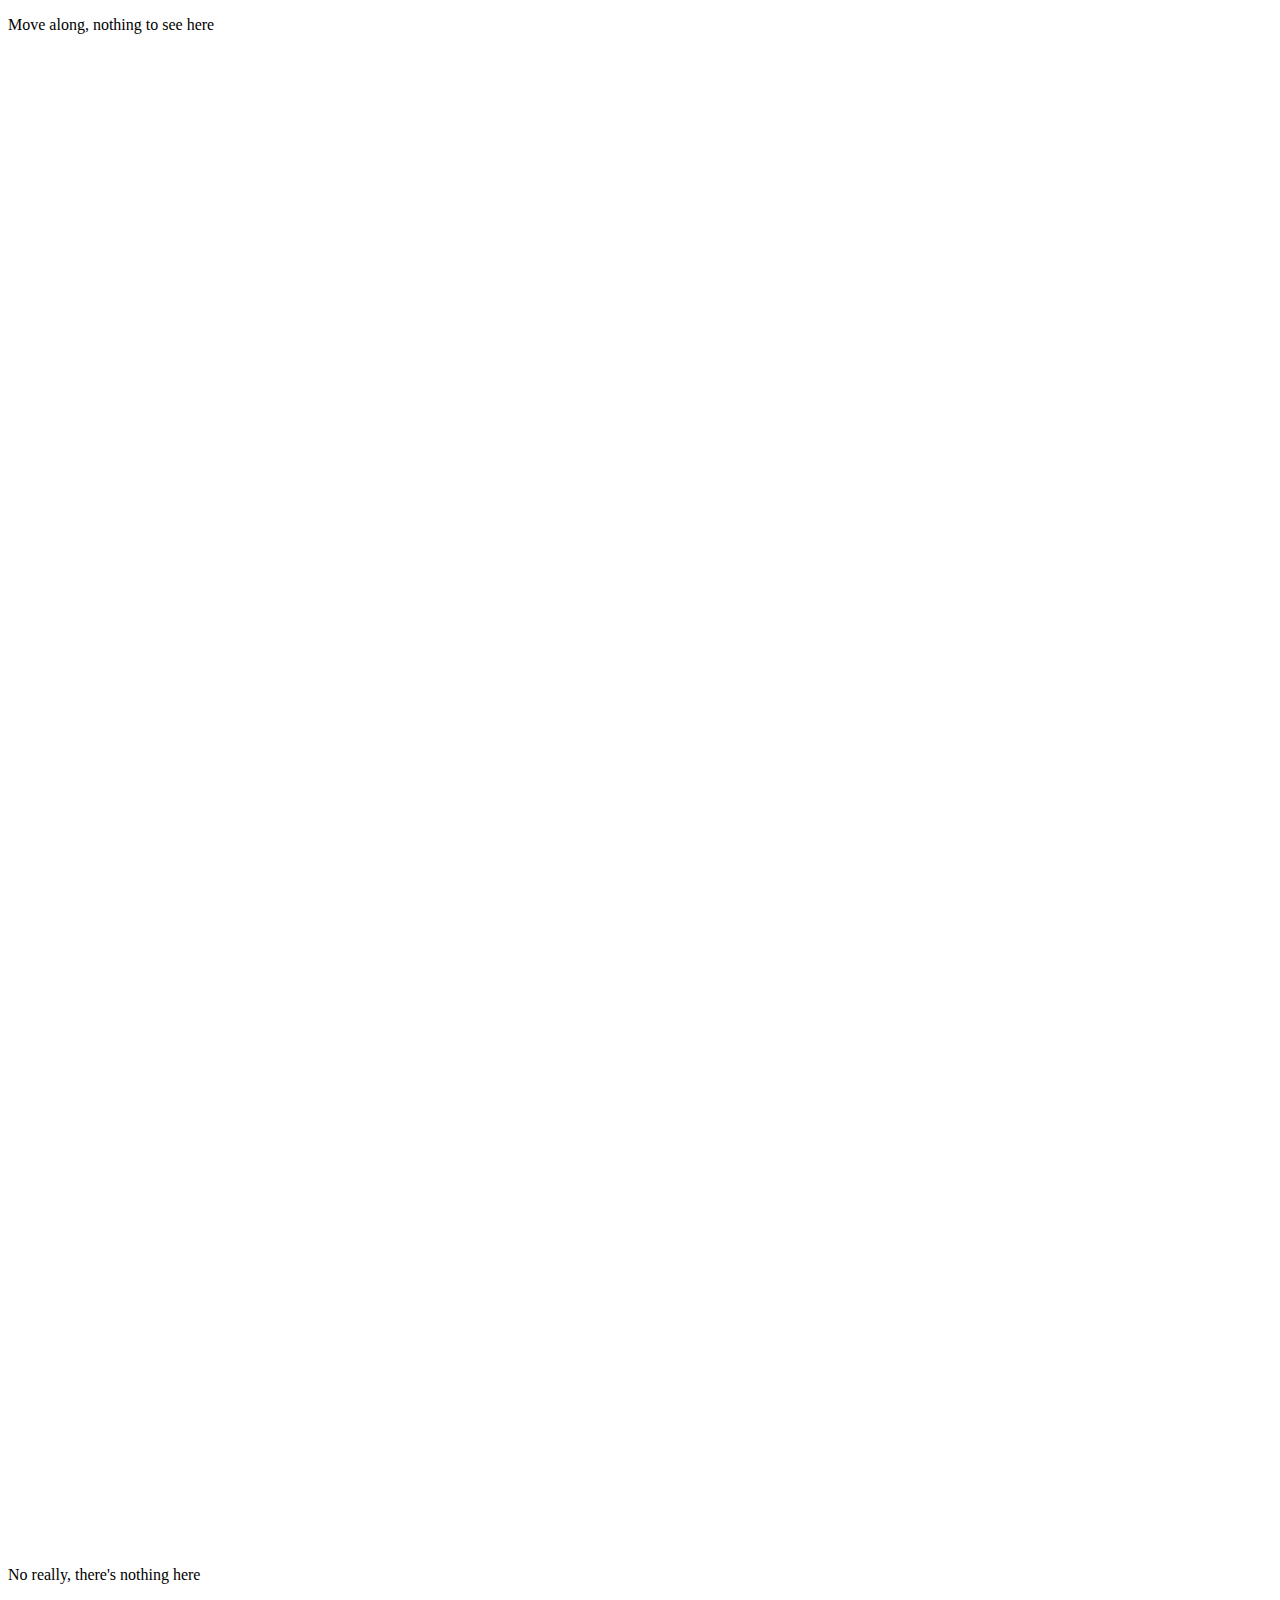
==== index.html @ ffc9bc81 "Stupidity" ====
<!DOCTYPE html>
<html>
<head>
	<title>JoelRitmeyer</title>
</head>
<body>
	<p>Move along, nothing to see here</p>
	<div style="height: 1500px;"></div>
	<p>No really, there's nothing here</p>
</body>
</html>
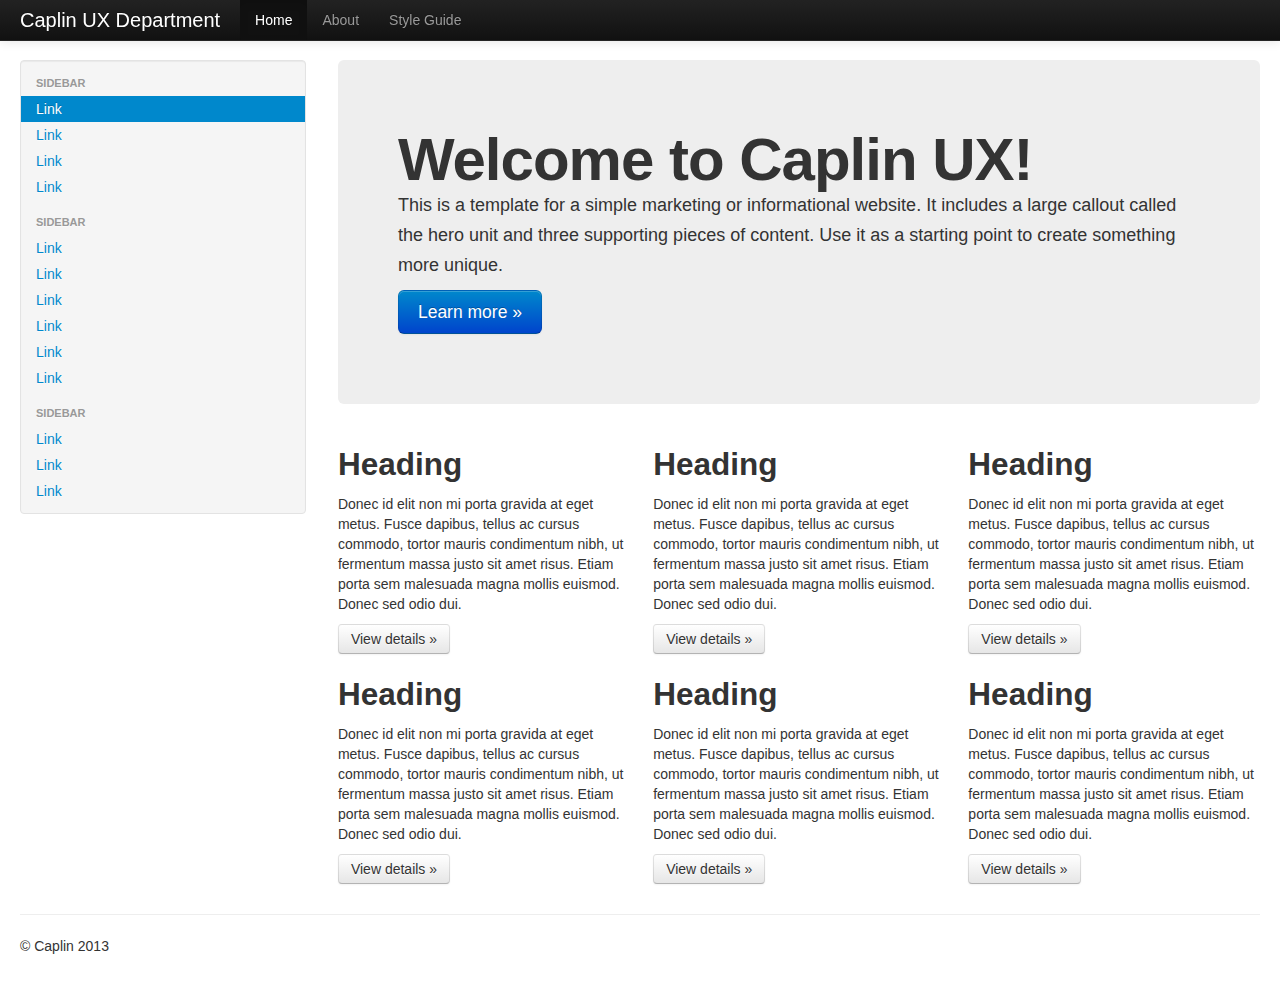
==== commit 24205b8a: "Adding Twitter Bootstrap" ====
--- a/index.html
+++ b/index.html
@@ -1,11 +1,144 @@
 <!DOCTYPE html>
-<html>
-<head>
-	<title>JoelRitmeyer</title>
-</head>
-<body>
-	<p>Move along, nothing to see here</p>
-	<div style="height: 1500px;"></div>
-	<p>No really, there's nothing here</p>
-</body>
-</html>+<html lang="en">
+  <head>
+    <meta charset="utf-8">
+    <title>Caplin UXHome</title>
+    <meta name="viewport" content="width=device-width, initial-scale=1.0">
+    <meta name="description" content="">
+    <meta name="author" content="">
+
+    <!-- Le styles -->
+    <link href="assets/css/bootstrap.css" rel="stylesheet">
+    <link href="assets/css/custom.css" rel="stylesheet">
+    <link href="assets/css/bootstrap-responsive.css" rel="stylesheet">
+
+    <!-- HTML5 shim, for IE6-8 support of HTML5 elements -->
+    <!--[if lt IE 9]>
+      <script src="../assets/js/html5shiv.js"></script>
+    <![endif]-->
+
+    <!-- Fav and touch icons -->
+    <link rel="apple-touch-icon-precomposed" sizes="144x144" href="ico/apple-touch-icon-144-precomposed.png">
+    <link rel="apple-touch-icon-precomposed" sizes="114x114" href="ico/apple-touch-icon-114-precomposed.png">
+    <link rel="apple-touch-icon-precomposed" sizes="72x72" href="ico/apple-touch-icon-72-precomposed.png">
+    <link rel="apple-touch-icon-precomposed" href="ico/apple-touch-icon-57-precomposed.png">
+    <link rel="shortcut icon" href="ico/favicon.png">
+  </head>
+
+  <body>
+
+    <div class="navbar navbar-inverse navbar-fixed-top">
+      <div class="navbar-inner">
+        <div class="container-fluid">
+          <button type="button" class="btn btn-navbar" data-toggle="collapse" data-target=".nav-collapse">
+            <span class="icon-bar"></span>
+            <span class="icon-bar"></span>
+            <span class="icon-bar"></span>
+          </button>
+          <a class="brand" href="#">Caplin UX Department</a>
+          <div class="nav-collapse collapse">
+            <!-- <p class="navbar-text pull-right">test</p> -->
+            <ul class="nav">
+              <li class="active"><a href="#">Home</a></li>
+              <li><a href="#about">About</a></li>
+              <li><a href="styleguide.html">Style Guide</a></li>
+            </ul>
+          </div><!--/.nav-collapse -->
+        </div>
+      </div>
+    </div>
+
+    <div class="container-fluid">
+      <div class="row-fluid">
+        <div class="span3">
+          <div class="well sidebar-nav">
+            <ul class="nav nav-list">
+              <li class="nav-header">Sidebar</li>
+              <li class="active"><a href="#">Link</a></li>
+              <li><a href="#">Link</a></li>
+              <li><a href="#">Link</a></li>
+              <li><a href="#">Link</a></li>
+              <li class="nav-header">Sidebar</li>
+              <li><a href="#">Link</a></li>
+              <li><a href="#">Link</a></li>
+              <li><a href="#">Link</a></li>
+              <li><a href="#">Link</a></li>
+              <li><a href="#">Link</a></li>
+              <li><a href="#">Link</a></li>
+              <li class="nav-header">Sidebar</li>
+              <li><a href="#">Link</a></li>
+              <li><a href="#">Link</a></li>
+              <li><a href="#">Link</a></li>
+            </ul>
+          </div><!--/.well -->
+        </div><!--/span-->
+        <div class="span9">
+          <div class="hero-unit">
+            <h1>Welcome to Caplin UX!</h1>
+            <p>This is a template for a simple marketing or informational website. It includes a large callout called the hero unit and three supporting pieces of content. Use it as a starting point to create something more unique.</p>
+            <p><a href="#" class="btn btn-primary btn-large">Learn more &raquo;</a></p>
+          </div>
+          <div class="row-fluid">
+            <div class="span4">
+              <h2>Heading</h2>
+              <p>Donec id elit non mi porta gravida at eget metus. Fusce dapibus, tellus ac cursus commodo, tortor mauris condimentum nibh, ut fermentum massa justo sit amet risus. Etiam porta sem malesuada magna mollis euismod. Donec sed odio dui. </p>
+              <p><a class="btn" href="#">View details &raquo;</a></p>
+            </div><!--/span-->
+            <div class="span4">
+              <h2>Heading</h2>
+              <p>Donec id elit non mi porta gravida at eget metus. Fusce dapibus, tellus ac cursus commodo, tortor mauris condimentum nibh, ut fermentum massa justo sit amet risus. Etiam porta sem malesuada magna mollis euismod. Donec sed odio dui. </p>
+              <p><a class="btn" href="#">View details &raquo;</a></p>
+            </div><!--/span-->
+            <div class="span4">
+              <h2>Heading</h2>
+              <p>Donec id elit non mi porta gravida at eget metus. Fusce dapibus, tellus ac cursus commodo, tortor mauris condimentum nibh, ut fermentum massa justo sit amet risus. Etiam porta sem malesuada magna mollis euismod. Donec sed odio dui. </p>
+              <p><a class="btn" href="#">View details &raquo;</a></p>
+            </div><!--/span-->
+          </div><!--/row-->
+          <div class="row-fluid">
+            <div class="span4">
+              <h2>Heading</h2>
+              <p>Donec id elit non mi porta gravida at eget metus. Fusce dapibus, tellus ac cursus commodo, tortor mauris condimentum nibh, ut fermentum massa justo sit amet risus. Etiam porta sem malesuada magna mollis euismod. Donec sed odio dui. </p>
+              <p><a class="btn" href="#">View details &raquo;</a></p>
+            </div><!--/span-->
+            <div class="span4">
+              <h2>Heading</h2>
+              <p>Donec id elit non mi porta gravida at eget metus. Fusce dapibus, tellus ac cursus commodo, tortor mauris condimentum nibh, ut fermentum massa justo sit amet risus. Etiam porta sem malesuada magna mollis euismod. Donec sed odio dui. </p>
+              <p><a class="btn" href="#">View details &raquo;</a></p>
+            </div><!--/span-->
+            <div class="span4">
+              <h2>Heading</h2>
+              <p>Donec id elit non mi porta gravida at eget metus. Fusce dapibus, tellus ac cursus commodo, tortor mauris condimentum nibh, ut fermentum massa justo sit amet risus. Etiam porta sem malesuada magna mollis euismod. Donec sed odio dui. </p>
+              <p><a class="btn" href="#">View details &raquo;</a></p>
+            </div><!--/span-->
+          </div><!--/row-->
+        </div><!--/span-->
+      </div><!--/row-->
+
+      <hr>
+
+      <footer>
+        <p>&copy; Caplin 2013</p>
+      </footer>
+
+    </div><!--/.fluid-container-->
+
+    <!-- Le javascript
+    ================================================== -->
+    <!-- Placed at the end of the document so the pages load faster -->
+    <script src="assets/js/jquery.js"></script>
+    <script src="assets/js/bootstrap-transition.js"></script>
+    <script src="assets/js/bootstrap-alert.js"></script>
+    <script src="assets/js/bootstrap-modal.js"></script>
+    <script src="assets/js/bootstrap-dropdown.js"></script>
+    <script src="assets/js/bootstrap-scrollspy.js"></script>
+    <script src="assets/js/bootstrap-tab.js"></script>
+    <script src="assets/js/bootstrap-tooltip.js"></script>
+    <script src="assets/js/bootstrap-popover.js"></script>
+    <script src="assets/js/bootstrap-button.js"></script>
+    <script src="assets/js/bootstrap-collapse.js"></script>
+    <script src="assets/js/bootstrap-carousel.js"></script>
+    <script src="assets/js/bootstrap-typeahead.js"></script>
+
+  </body>
+</html>
--- a/assets/css/custom.css
+++ b/assets/css/custom.css
@@ -0,0 +1,18 @@
+body {
+  padding-top: 60px;
+  padding-bottom: 40px;
+}
+.sidebar-nav {
+  padding: 9px 0;
+}
+@media (max-width: 980px) {
+  /* Enable use of floated navbar text */
+  .navbar-text.pull-right {
+    float: none;
+    padding-left: 5px;
+    padding-right: 5px;
+  }
+}
+.show-grid div {
+  background: #f1f1f1;
+}
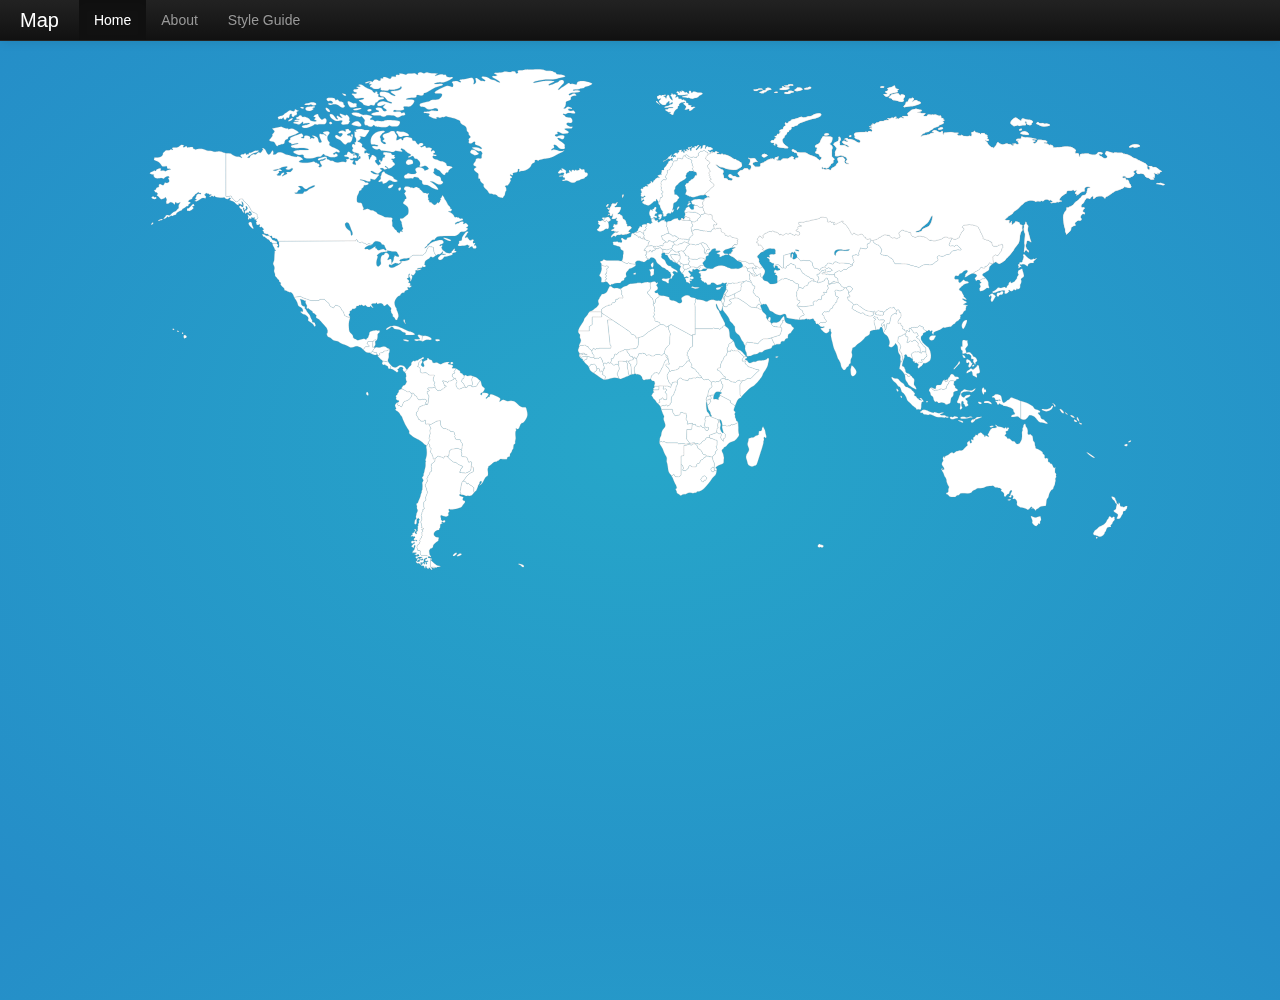
==== commit 11bed149: "Map" ====
--- a/index.html
+++ b/index.html
@@ -2,7 +2,7 @@
 <html lang="en">
   <head>
     <meta charset="utf-8">
-    <title>Caplin UXHome</title>
+    <title>Map</title>
     <meta name="viewport" content="width=device-width, initial-scale=1.0">
     <meta name="description" content="">
     <meta name="author" content="">
@@ -11,6 +11,8 @@
     <link href="assets/css/bootstrap.css" rel="stylesheet">
     <link href="assets/css/custom.css" rel="stylesheet">
     <link href="assets/css/bootstrap-responsive.css" rel="stylesheet">
+    <link href="assets/css/screen.css?v=1.0" rel="stylesheet">
+    <link href="assets/css/animate.css" rel="stylesheet">
 
     <!-- HTML5 shim, for IE6-8 support of HTML5 elements -->
     <!--[if lt IE 9]>
@@ -24,9 +26,11 @@
     <link rel="apple-touch-icon-precomposed" href="ico/apple-touch-icon-57-precomposed.png">
     <link rel="shortcut icon" href="ico/favicon.png">
   </head>
-
   <body>
-
+    <div class="countrypopup egyptbox fadeInUpBig">
+      This is a box
+      <p class="close">close</p>
+    </div>
     <div class="navbar navbar-inverse navbar-fixed-top">
       <div class="navbar-inner">
         <div class="container-fluid">
@@ -35,7 +39,7 @@
             <span class="icon-bar"></span>
             <span class="icon-bar"></span>
           </button>
-          <a class="brand" href="#">Caplin UX Department</a>
+          <a class="brand" href="#">Map</a>
           <div class="nav-collapse collapse">
             <!-- <p class="navbar-text pull-right">test</p> -->
             <ul class="nav">
@@ -48,78 +52,2676 @@
       </div>
     </div>
 
-    <div class="container-fluid">
+    <div class="container-fluid ">
       <div class="row-fluid">
-        <div class="span3">
-          <div class="well sidebar-nav">
-            <ul class="nav nav-list">
-              <li class="nav-header">Sidebar</li>
-              <li class="active"><a href="#">Link</a></li>
-              <li><a href="#">Link</a></li>
-              <li><a href="#">Link</a></li>
-              <li><a href="#">Link</a></li>
-              <li class="nav-header">Sidebar</li>
-              <li><a href="#">Link</a></li>
-              <li><a href="#">Link</a></li>
-              <li><a href="#">Link</a></li>
-              <li><a href="#">Link</a></li>
-              <li><a href="#">Link</a></li>
-              <li><a href="#">Link</a></li>
-              <li class="nav-header">Sidebar</li>
-              <li><a href="#">Link</a></li>
-              <li><a href="#">Link</a></li>
-              <li><a href="#">Link</a></li>
-            </ul>
-          </div><!--/.well -->
-        </div><!--/span-->
-        <div class="span9">
-          <div class="hero-unit">
-            <h1>Welcome to Caplin UX!</h1>
-            <p>This is a template for a simple marketing or informational website. It includes a large callout called the hero unit and three supporting pieces of content. Use it as a starting point to create something more unique.</p>
-            <p><a href="#" class="btn btn-primary btn-large">Learn more &raquo;</a></p>
-          </div>
-          <div class="row-fluid">
-            <div class="span4">
-              <h2>Heading</h2>
-              <p>Donec id elit non mi porta gravida at eget metus. Fusce dapibus, tellus ac cursus commodo, tortor mauris condimentum nibh, ut fermentum massa justo sit amet risus. Etiam porta sem malesuada magna mollis euismod. Donec sed odio dui. </p>
-              <p><a class="btn" href="#">View details &raquo;</a></p>
-            </div><!--/span-->
-            <div class="span4">
-              <h2>Heading</h2>
-              <p>Donec id elit non mi porta gravida at eget metus. Fusce dapibus, tellus ac cursus commodo, tortor mauris condimentum nibh, ut fermentum massa justo sit amet risus. Etiam porta sem malesuada magna mollis euismod. Donec sed odio dui. </p>
-              <p><a class="btn" href="#">View details &raquo;</a></p>
-            </div><!--/span-->
-            <div class="span4">
-              <h2>Heading</h2>
-              <p>Donec id elit non mi porta gravida at eget metus. Fusce dapibus, tellus ac cursus commodo, tortor mauris condimentum nibh, ut fermentum massa justo sit amet risus. Etiam porta sem malesuada magna mollis euismod. Donec sed odio dui. </p>
-              <p><a class="btn" href="#">View details &raquo;</a></p>
-            </div><!--/span-->
-          </div><!--/row-->
-          <div class="row-fluid">
-            <div class="span4">
-              <h2>Heading</h2>
-              <p>Donec id elit non mi porta gravida at eget metus. Fusce dapibus, tellus ac cursus commodo, tortor mauris condimentum nibh, ut fermentum massa justo sit amet risus. Etiam porta sem malesuada magna mollis euismod. Donec sed odio dui. </p>
-              <p><a class="btn" href="#">View details &raquo;</a></p>
-            </div><!--/span-->
-            <div class="span4">
-              <h2>Heading</h2>
-              <p>Donec id elit non mi porta gravida at eget metus. Fusce dapibus, tellus ac cursus commodo, tortor mauris condimentum nibh, ut fermentum massa justo sit amet risus. Etiam porta sem malesuada magna mollis euismod. Donec sed odio dui. </p>
-              <p><a class="btn" href="#">View details &raquo;</a></p>
-            </div><!--/span-->
-            <div class="span4">
-              <h2>Heading</h2>
-              <p>Donec id elit non mi porta gravida at eget metus. Fusce dapibus, tellus ac cursus commodo, tortor mauris condimentum nibh, ut fermentum massa justo sit amet risus. Etiam porta sem malesuada magna mollis euismod. Donec sed odio dui. </p>
-              <p><a class="btn" href="#">View details &raquo;</a></p>
-            </div><!--/span-->
-          </div><!--/row-->
+        <div class="span12">
+            <div class="mapcontainer animated fadeInUpBig">
+              <svg version="1.1" xmlns="http://www.w3.org/2000/svg" xmlns:xlink="http://www.w3.org/1999/xlink" x="0px" y="0px"
+                 width="1030.717px" height="515.959px" viewBox="0 0 1030.717 515.959" style="enable-background:new 0 0 1030.717 515.959;"
+                 xml:space="preserve">
+              <g id="country_x5F_shape">
+                <path d="M532.644,415.562c0-0.584,1.002-1.667,1.584-0.834
+                  c0.584,0.834,0.334,2,1.5,2s3.25,0.418,3.584-0.082c0.332-0.5,1.832-0.918,1.832-1.834s0-17.917,0-18.584
+                  c0-0.666,2.834,0.001,2.834-1.082c0-1.084,0-9.668,0-9.668s2.084-0.166,2.666-0.332c0.584-0.168,2.668-1.251,3.168-0.918
+                  c0.5,0.334,1.166,1.5,1.5,1.084c0.332-0.416,1.166-1.25,2-1.25c0.453,0,1.199-0.196,1.895-0.362
+                  c-0.139-0.245-0.227-0.475-0.227-0.651c0-0.704-5.074,0.142-5.92,0.424c-0.846,0.281-3.521,0.704-4.367,0.281s-6.201,0-6.201,0
+                  l-0.986-0.986c0,0-8.738,0-9.724,0s-1.69-0.141-2.536-0.705c-0.846-0.563-1.691-0.562-2.678-0.141
+                  c-0.987,0.422-0.563-0.563-1.269-0.563c-0.704,0-0.986,0.704-0.986,0.704l-0.881,0.232c-0.092,0.861,0.668,2.442,1.588,3.685
+                  c0.959,1.291,2.125,3.708,2.75,5.75c0.625,2.041,2.417,4.333,2.875,5.875c0.459,1.541-0.332,3.75,0.125,4.75
+                  c0.459,1,0.75,2.708,1,4.417c0.25,1.708,0.375,5.333,1.917,6.833c0.586,0.57,1.189,1.364,1.75,2.25
+                  C532.123,415.92,532.644,416.002,532.644,415.562z"/>
+                <path d="M570.144,378.312l-0.414-0.911l-2.418,0.077
+                  c-1.584,0.417-1.584,0.918-1.584,1.418s-1.5,1.666-2.584,2c-1.082,0.333-2.25,2.832-2.916,3.166s-2.916-0.5-3.584-0.584
+                  c-0.303-0.037-0.854,0.082-1.438,0.222c0.416,0.733,1.287,1.604,1.605,1.604c0.422,0,0.562,2.959,1.549,3.382
+                  s2.818,1.409,2.818,1.973s1.129,1.269,1.129,2.114s1.115,2,1.973,1.973c1.801-0.059,1.988,0.691,1.988,1.191s2.375,0,2.688,0.5
+                  c0.289,0.46,2.633,0.287,3.203,0.596c0.979-0.951,2.379-2.205,2.859-2.846c0.75-1,0.125-2.375,0.75-2.75s2-2,1.5-2.125
+                  s-0.125-1.375-0.875-2.125s0.875-1.125,0.75-2.5s0.25-4.125-0.125-4.375s-2.125-0.375-3.25-1.125S570.144,378.312,570.144,378.312z
+                  "/>
+                <path d="M564.281,394.745c-0.857,0.027-1.973-1.127-1.973-1.973
+                  s-1.129-1.551-1.129-2.114s-1.832-1.55-2.818-1.973s-1.127-3.382-1.549-3.382c-0.318,0-1.189-0.871-1.605-1.604
+                  c-0.695,0.166-1.441,0.362-1.895,0.362c-0.834,0-1.668,0.834-2,1.25c-0.334,0.416-1-0.75-1.5-1.084
+                  c-0.5-0.333-2.584,0.75-3.168,0.918c-0.582,0.166-2.666,0.332-2.666,0.332s0,8.584,0,9.668c0,1.083-2.834,0.416-2.834,1.082
+                  c0,0.311,0,4.166,0,8.289c0.611,0.222,1.191,0.519,1.334,0.879c0.334,0.833,1.084,2.666,0.916,3.166
+                  c-0.166,0.5-0.582,0.167-0.582,0.667s-0.334,1.25,0.5,1.25c0.832,0,2.25,0.499,2.832-0.167c0.584-0.666,2.502-2.166,2.584-2.916
+                  c0.084-0.75,0.5-2.417,1.916-1.5c1.418,0.916,1.502,1.083,3.334,1.083c1.834,0,2.334-0.083,2.666-1.25
+                  c0.334-1.167,0.002-2.083,1.084-2.083c1.084,0,2.416-1,2.416-1.75s0.5-1.917,1.168-1.917c0.666,0,2.082-0.834,2.25-1.667
+                  c0.166-0.833,1.332-0.5,1.75-1c0.203-0.245,0.607-0.83,0.967-1.362c0-0.005-0.01-0.007-0.01-0.013
+                  C566.269,395.437,566.082,394.687,564.281,394.745z"/>
+                <path d="M572.675,407.198c-0.697,0-1.916,1.686-1.916,2.033
+                  s0.871,2.556,1.742,2.613c0.871,0.059,1.51,0,1.568-0.639c0.027-0.314,0.254-0.571,0.475-0.752
+                  c-0.068-0.547-0.211-1.721-0.262-2.426C573.771,407.685,573.126,407.198,572.675,407.198z"/>
+                <path d="M565.062,415.896c-0.334-0.667-2.5,0.5-2.834,1.166
+                  c-0.332,0.666-1.666,2.5-1.666,2.5l1.666,2.334l1.166,0.166c0,0,0.334-0.833,0.668-1.5c0.332-0.667,1.832,0.167,1.832-0.5
+                  s1-1.333,1-2S565.394,416.562,565.062,415.896z"/>
+                <path d="M574.582,410.749c0,0-0.014-0.113-0.037-0.295
+                  c-0.221,0.181-0.447,0.438-0.475,0.752c-0.059,0.639-0.697,0.697-1.568,0.639c-0.871-0.058-1.742-2.266-1.742-2.613
+                  s1.219-2.033,1.916-2.033c0.451,0,1.096,0.486,1.607,0.83c-0.02-0.254-0.025-0.449-0.014-0.529c0.062-0.375,0.5-4.688-0.25-5.125
+                  s-1.5-4.812-1.75-5.25s-3-0.188-3.312-0.688c-0.309-0.494-2.627-0.014-2.678-0.487c-0.359,0.532-0.764,1.117-0.967,1.362
+                  c-0.418,0.5-1.584,0.167-1.75,1c-0.168,0.833-1.584,1.667-2.25,1.667c-0.668,0-1.168,1.167-1.168,1.917s-1.332,1.75-2.416,1.75
+                  c-1.082,0-0.75,0.916-1.084,2.083c-0.332,1.167-0.832,1.25-2.666,1.25c-1.832,0-1.916-0.167-3.334-1.083
+                  c-1.416-0.917-1.832,0.75-1.916,1.5c-0.082,0.75-2,2.25-2.584,2.916c-0.582,0.666-2,0.167-2.832,0.167c-0.834,0-0.5-0.75-0.5-1.25
+                  s0.416-0.167,0.582-0.667c0.168-0.5-0.582-2.333-0.916-3.166c-0.143-0.36-0.723-0.657-1.334-0.879c0,4.727,0,9.806,0,10.295
+                  c0,0.916-1.5,1.334-1.832,1.834c-0.334,0.5-2.418,0.082-3.584,0.082s-0.916-1.166-1.5-2c-0.582-0.833-1.584,0.25-1.584,0.834
+                  c0,0.44-0.521,0.358-1.207,0.292c0.914,1.443,1.711,3.131,2.125,4.5c0.666,2.208,2.291,4.292,2.707,5.583
+                  c0.416,1.292,0.875,2.5,0,2.625s-0.875,0.875,0.041,2.292c0.918,1.417,0.125,2.25,0.918,2.417c0.791,0.166,0.541,0.666,1.166,0.708
+                  s1.084,0.667,1.5,1.208c0.416,0.542,1.375,0.542,1.834-0.125s1.875-0.875,3.332-0.875c1.459,0,1.168-0.625,2.584-1.041
+                  c1.416-0.417,3.125-0.459,4.334-0.042s2.125,0.042,2.709-0.333c0.582-0.375,1.707,0.583,1.791-0.375
+                  c0.084-0.959,1.25-0.792,2.334-0.792c1.082,0,3.707-1.708,5.791-3.667c2.084-1.958,5.541-6.25,6.709-8.208
+                  c1.166-1.959,3.082-3.625,4.041-4.5c0.717-0.654,1.131-2.961,1.328-4.642C575.697,410.577,574.582,410.749,574.582,410.749z
+                   M565.894,420.062c0,0.667-1.5-0.167-1.832,0.5c-0.334,0.667-0.668,1.5-0.668,1.5l-1.166-0.166l-1.666-2.334
+                  c0,0,1.334-1.834,1.666-2.5c0.334-0.666,2.5-1.833,2.834-1.166c0.332,0.666,1.832,1.499,1.832,2.166
+                  S565.894,419.395,565.894,420.062z"/>
+                <path d="M521.299,381.357c0.705,0,0.281,0.985,1.269,0.563
+                  c0.987-0.422,1.832-0.423,2.678,0.141c0.845,0.564,1.549,0.705,2.536,0.705s9.724,0,9.724,0l0.986,0.986c0,0,5.355-0.423,6.201,0
+                  s3.521,0,4.367-0.281c0.146-0.049,0.422-0.114,0.771-0.186l-3.213-4.395l0.289-9.377l4.182,0.145l0.721-0.721l0.596-5.598
+                  c-0.219-0.106-0.475-0.152-0.762-0.029c-0.875,0.375-1.625,0.25-2.5,0.25s-1,0.875-1.5,0.75s-0.125-1.625,0-2.25
+                  s-0.75-1.75-1.375-2.25s0.75-3.625,0.375-4s-0.5-1.375-0.5-2.25s-0.625-0.375-1.875-0.375s-1.375-0.625-1.375-0.625
+                  s-1.5-0.375-2.25,0s-0.625,2.625-1.125,2.5s-2,0.125-3.25,0.5s-1.75-0.25-2.375-1.75s-1.375-1-1.125-2.125s-0.5-2.375-0.5-2.375
+                  s-8.25-0.125-9.125,0c-0.356,0.051-0.979,0.433-1.594,0.867c0.512,1.924,2.112,5.129,2.469,5.883
+                  c0.375,0.792-0.459,1.5-0.459,2.959c0,1.458,1.584,4.125,1.75,5.916c0.168,1.792-1,2.917-2,4.084c-1,1.166-2.041,3.791-2.041,5.416
+                  s-1.5,3.209-1.459,3.959c0.043,0.75-0.207,2.958-0.374,3.791c-0.007,0.032-0.002,0.073-0.005,0.107l0.881-0.232
+                  C520.312,382.062,520.595,381.357,521.299,381.357z"/>
+                <path d="M571.572,356.966c-0.377,0-1.27-0.594-2.035-1.159
+                  c-0.543,0.605-2.453,0.505-3.393,0.505c-1,0-0.125,1.375-0.75,1.875s-0.875,1.25-0.375,1.5s-0.125,2.375-0.125,3.125
+                  s-1,2.375-0.625,2.625s1,2,1.875,2.25s1.5-0.625,1.875-0.625s0.375,1.125,0.375,2s-0.5,1.25-0.5,1.25s-1.375,0.5-2,0
+                  s-1.125-1.875-1.125-2.375s-1.5-0.5-2.125-0.5s-1.25-1.125-1.5-1.625s-1,0.125-1,0.5s-0.625,0.375-1.25,0.375s-1.875-1-2.375-0.75
+                  s-1-0.875-0.875-1.375s-1.25-0.125-1.75,0.125s-0.75-0.625-0.75-0.625s-0.287-0.502-0.738-0.721l-0.596,5.598l-0.721,0.721
+                  l-4.182-0.145l-0.289,9.377l3.213,4.395c1.676-0.342,5.148-0.821,5.148-0.238c0,0.177,0.088,0.406,0.227,0.651
+                  c0.584-0.14,1.135-0.259,1.438-0.222c0.668,0.084,2.918,0.918,3.584,0.584s1.834-2.833,2.916-3.166c1.084-0.334,2.584-1.5,2.584-2
+                  s0-1.001,1.584-1.418l2.418-0.077l0.164-0.005l-0.582-2.084c0,0,7.385-2.76,7.807-2.826c-0.326-0.666-0.66-1.158-0.498-1.239
+                  c0.289-0.145,0.432-2.163,0.432-2.74s1.732-0.145,1.154-0.722c-0.576-0.577-0.432-3.895-0.145-4.616c0.289-0.72,1.01,0,1.01-0.576
+                  c0-0.577-0.865-2.452-1.297-3.028c-0.312-0.416-2.885-1.443-3.607-1.588C573.447,357.832,572.292,356.966,571.572,356.966z"/>
+                <path d="M570.388,335.54c-0.621,0.174-1.283,0.375-1.557,0.512
+                  c-0.4,0.2-0.607,0.325-1.406,0.243c-0.096,0.118-0.205,0.217-0.344,0.267c-0.688,0.25-0.562,1.812-0.562,1.812
+                  s-0.625,0.062-0.625,0.812c0,0.509,0.344,0.727,0.564,0.816c0.354,0.014,0.676,0.04,0.93,0.086
+                  c1.588,0.289,1.443-0.865,1.443-0.865s2.309,0.145,2.451-0.576c0.145-0.722-0.432-1.875-0.432-1.875L570.388,335.54z"/>
+                <path d="M606.644,305.124c0.5,0.25,1.312,1.562,1.875,1.688
+                  s3.688,1.188,5.688,2s3.25,0.875,3.875,0.875s1.562,0.188,1,0.625s-6.688,6.625-7.5,7.5s-1.312,0.562-3.125,0.562
+                  s-3.188,2-3.688,1.938c-0.297-0.037-1.361,0.146-2.283,0.354l-1.346,1.973l-1.297,2.02l0.145,10.096l1.398,2.215
+                  c1.102-1.473,4.066-4.308,6.258-6.614c2.375-2.5,3.584-3.083,4.916-3.75c1.334-0.667,4.709-3.958,7.002-6.875
+                  c1.443-1.837,3.041-3.875,3.25-5.208c0.207-1.334,1.541-3.084,2.541-4.375c1-1.292,2.666-4.584,2.625-5.584
+                  s0.834-3.125,0.959-4.916c0.125-1.792-1.375-1.959-1.834-0.959s-4.041,1.667-6.334,1.709c-2.291,0.041-3.666,0.25-4.5,1.041
+                  c-0.834,0.792-2.916-0.208-3.666,0.667s-3.709,1.625-4.666-0.375c-0.404-0.843-0.939-1.312-1.447-1.608
+                  c-0.807,0.826-1.771,2.046-1.596,2.441C605.144,303.124,606.144,304.874,606.644,305.124z"/>
+                <path d="M461.773,252.974c-0.045-1.848-0.109-3.666-0.064-3.844
+                  c0.092-0.368,3.858-2.572,4.502-2.94c0.643-0.368,1.836,0.184,1.836-0.552c0-0.734,1.562-0.367,2.482-0.551
+                  c0.918-0.184,1.469-0.826,1.469-1.654c0-0.826,1.287-0.643,2.113-0.734c0.828-0.092,0.735-0.826,1.287-0.826
+                  c0.551,0,0.275-0.828,0.367-1.746c0.092-0.918,0.092-0.735,0.918-0.735c0.827,0,1.654-0.459,1.654-1.011
+                  c0-0.551,3.583-0.184,4.135-0.184c0.551,0,0.734-0.643,0.643-1.102c-0.092-0.459-0.551-1.838-1.103-1.93
+                  c-0.551-0.092-0.184-1.471-0.184-2.572c0-1.104-0.183-2.113-0.827-2.94c-0.135-0.174-0.295-0.489-0.463-0.868
+                  c-1.005,0.021-2.222-0.734-3.269-0.764c-1.459-0.042-3.709,0.708-4.791-0.5c-1.084-1.209-1.834-1.584-2.625-1.209
+                  s-2.25,4.542-3.084,5.75c-0.834,1.209-3.166,2.042-4.291,2.042s-1.25,1.708-2.125,2.417c-0.875,0.708-0.541,1.833-1.584,2.666
+                  c-1.041,0.834-0.541,3.375,0,4.292c0.541,0.916-1.916,3.792-3.333,4.625c-1.417,0.833-1.875,2.417-4.125,2.792
+                  c-0.875,0.145-1.53,0.52-2.04,0.998c3.503,0,8.699,0,10.478,0C461.925,251.894,461.423,252.382,461.773,252.974z"/>
+                <path d="M510.395,226.896c0.667,1-0.166,2.666-0.833,3
+                  c-0.667,0.333-1.167,1.832-1.833,1.832s0,2.5,1.166,3c1.167,0.5,1.167,1.334,1.167,1.834s1.667,1,2.167,1.666
+                  c0.5,0.667,1.333,3.834,1.333,5c0,0.301,0.101,0.544,0.249,0.742c0.427-0.292,0.953-0.628,1.168-1.033
+                  c0.375-0.709,0.667-1.916,0.5-2.25s-0.125-0.916,0.25-1.25s1.875-1.916,2.166-2.041c0.292-0.125,1.251,0.041,1.209-0.875
+                  c-0.017-0.365,0.026-0.926,0.083-1.471c-0.675-0.435-1.083-0.944-1.083-1.196c0-0.542-0.75-1.458-1.167-0.958
+                  c-0.417,0.5-2,0.083-2.208-0.959c-0.209-1.042,1.041-1,2.208-1.958c1.167-0.958,1.333-2.792,0.083-3.792s-0.375-1.541,0.5-2.458
+                  s0.084-1.417-0.375-1s-1.208,0.542-1.332-0.458c-0.125-1-2.834-1.167-3.875-0.209c-0.364,0.334-0.923,0.438-1.516,0.434
+                  C510.173,224.151,509.95,226.228,510.395,226.896z"/>
+                <path d="M481.829,232.593c0,1.102-0.368,2.48,0.184,2.572
+                  c0.552,0.092,1.011,1.471,1.103,1.93c0.091,0.459-0.092,1.102-0.643,1.102c-0.551,0-4.135-0.367-4.135,0.184
+                  c0,0.552-0.827,1.011-1.654,1.011c-0.826,0-0.826-0.183-0.918,0.735c-0.092,0.918,0.184,1.746-0.367,1.746
+                  c-0.552,0-0.459,0.734-1.287,0.826c-0.826,0.092-2.113-0.092-2.113,0.734c0,0.828-0.551,1.471-1.469,1.654
+                  c-0.92,0.184-2.482-0.184-2.482,0.551c0,0.735-1.194,0.184-1.836,0.552c-0.644,0.368-4.41,2.572-4.502,2.94
+                  c-0.045,0.178,0.019,1.996,0.064,3.844c0.096,0.164,0.253,0.334,0.553,0.506c1.387,0.792,26.551,17.437,27.344,18.229
+                  c0.793,0.793,1.784,2.576,1.784,2.576s1.783,0.198,3.17,0.991s1.387,2.972,1.387,2.972s1.783-0.396,2.774-0.594
+                  c0.99-0.199,4.359-1.387,4.359-1.387l5.151-4.162l12.087-7.529c0,0,0.012,0,0.031,0c-0.373-1.333-0.774-2.402-1.42-2.402
+                  c-0.729,0-1.248-0.625-2.08-0.625c-0.831,0-1.871-0.414-1.975-1.143c-0.103-0.729,0.312-1.248-0.312-2.184
+                  c-0.623-0.936-1.246-1.352-1.246-1.768c0-0.415,1.056-1.227,1.223-1.393c0.166-0.166-0.417-0.833-0.417-1.291
+                  c0-0.459-0.417-1.25,0-1.75s0.667-1.001,0.208-1.918c-0.458-0.916,0.626-1.749,0.084-2.957c-0.542-1.209-1.375-2.168-1.292-2.584
+                  c0.036-0.178,0.303-0.373,0.624-0.592c-0.148-0.198-0.249-0.441-0.249-0.742c0-1.166-0.833-4.333-1.333-5
+                  c-0.5-0.666-2.167-1.166-2.167-1.666s0-1.334-1.167-1.834c-1.166-0.5-1.832-3-1.166-3s1.166-1.499,1.833-1.832
+                  c0.667-0.334,1.5-2,0.833-3c-0.444-0.668-0.221-2.744,0.027-4.4c-1.103-0.008-2.326-0.408-2.652-0.517
+                  c-0.5-0.167-1.957,0.25-2.875,0.292c-0.916,0.041-3.166,1.5-3.916,0.791c-0.75-0.708-8.418,0.542-10.584,0.625
+                  s-3.084,2.334-4.375,2.334s-3.334,1.083-4.416,2.291c-0.306,0.342-0.67,0.465-1.065,0.473c0.168,0.379,0.329,0.694,0.463,0.868
+                  C481.646,230.479,481.829,231.489,481.829,232.593z"/>
+                <path d="M517.895,237.396c-0.291,0.125-1.791,1.707-2.166,2.041
+                  s-0.417,0.916-0.25,1.25s-0.125,1.541-0.5,2.25s-1.709,1.209-1.792,1.625s0.75,1.375,1.292,2.584
+                  c0.542,1.208-0.542,2.041-0.084,2.957c0.459,0.917,0.209,1.418-0.208,1.918s0,1.291,0,1.75c0,0.458,0.583,1.125,0.417,1.291
+                  c-0.167,0.166-1.223,0.978-1.223,1.393c0,0.416,0.623,0.832,1.246,1.768c0.624,0.936,0.209,1.455,0.312,2.184
+                  c0.104,0.729,1.144,1.143,1.975,1.143c0.832,0,1.352,0.625,2.08,0.625c0.646,0,1.047,1.069,1.42,2.402
+                  c0.311,0.003,3.009,0.046,4.13,0.793c1.188,0.792,1.783,1.783,1.783,1.783l4.754-2.576l21.514,11.57v-1.492h2.607
+                  c0,0,0-25.723,0-27.635s-0.869-3.128,0-4.171s-0.348-1.564,0.348-3.476c0.082-0.227,0.168-0.462,0.258-0.701
+                  c-0.027-0.037-0.066-0.071-0.08-0.109c-0.209-0.583-1.334-0.625-3.791-1c-2.459-0.375-1.543-2.041-4.293-2.208
+                  s-6.25,2.042-6.291,3.208c-0.041,1.167,1.291,2.459,0.375,3.667s-2.916,1.333-4.334,0.042c-1.416-1.292-3.5-1.875-5.207-1.875
+                  c-1.709,0-2.918-1.084-2.793-2c0.125-0.917-0.416-1.334-1.832-1.625c-1.418-0.292-2.625-1.459-5.125-1.042
+                  c-1.337,0.224-2.472-0.177-3.25-0.679c-0.058,0.545-0.1,1.105-0.083,1.471C519.146,237.437,518.187,237.271,517.895,237.396z"/>
+                <path d="M443.236,294.222c0.58-0.526,1.529,0.527,2.372,0.633
+                  c0.843,0.104,1.739-0.475,1.739-0.475s-0.158-0.105-1.528-0.212c-1.37-0.104-1.476-1.738-2.688-1.158
+                  c-1.207,0.578-2.051,0.736-3.567,0.581c-0.022,0.465-0.284,1.086-0.366,1.7c0.389-0.099,0.686-0.164,0.824-0.173
+                  C440.865,295.065,442.656,294.749,443.236,294.222z"/>
+                <path d="M441.233,297.332c0.526,0.053,1.581-0.633,1.581-0.633
+                  s3.531-0.263,4.111-0.315c0.205-0.02,0.463,0.069,0.711,0.189c0.012-0.151,0.008-0.262,0.008-0.262s1.875,0.375,2,0.812
+                  s2.688,0.75,4.125,0.25c0.106-0.037,0.207-0.074,0.311-0.111c0.018-0.571,0.039-1.501-0.018-1.785c-0.084-0.416-1-1.332-1.5-1.832
+                  s-0.418-1.75-0.418-1.75l-0.518-0.769c0,0-0.396-1.585-1.586-1.981s-1.981-2.576-1.981-2.576h-0.991c0,0-0.792-0.99-1.584-1.387
+                  c-0.793-0.396-2.18,0.197-2.18,0.197s-1.585,0.199-2.576,0c-0.99-0.197-0.793,1.189-1.586,1.388
+                  c-0.031,0.008-0.091,0.023-0.145,0.038c-0.09,0.807-0.227,1.63-0.645,2.256c-0.917,1.375,0.375,3.375,1.041,4
+                  c0.14,0.131,0.18,0.314,0.169,0.529c1.517,0.155,2.36-0.003,3.567-0.581c1.213-0.58,1.318,1.054,2.688,1.158
+                  c1.37,0.106,1.528,0.212,1.528,0.212s-0.896,0.579-1.739,0.475c-0.843-0.105-1.792-1.159-2.372-0.633
+                  c-0.58,0.527-2.371,0.844-3.215,0.896c-0.138,0.009-0.435,0.074-0.824,0.173c-0.061,0.467-0.019,0.929,0.322,1.312
+                  c0.107,0.121,0.198,0.23,0.284,0.339C441.23,296.581,440.791,297.288,441.233,297.332z"/>
+                <path d="M443.895,300.749c0.625-0.438,1.875-1.562,2.312-1.375
+                  s1-0.188,1-0.438s-0.875-1.062-0.188-1.312c0.473-0.172,0.588-0.72,0.617-1.051c-0.248-0.12-0.506-0.209-0.711-0.189
+                  c-0.58,0.053-4.111,0.315-4.111,0.315s-1.055,0.686-1.581,0.633c-0.442-0.044-0.003-0.751-1.43-0.39
+                  c0.714,0.891,0.808,1.336,2.259,1.744c1.625,0.458-0.125,1.292,1.207,2.125c0.125,0.078,0.223,0.157,0.322,0.236
+                  C443.717,300.908,443.824,300.799,443.895,300.749z"/>
+                <path d="M559.025,314.454c0-0.521,0.002-1.043-1.041-1.912
+                  s-1.738-1.043-1.738-1.564s-0.348-0.695-1.217-1.738s-2.26-1.043-2.26-1.043l-0.348-0.869l-1.217-0.174
+                  c0,0-0.695-0.521,0.348-1.042s0-1.913-0.174-2.434c-0.15-0.454-1.619-2.224-1.996-2.674c-0.186-0.007-0.359-0.035-0.488-0.108
+                  c-0.582-0.334-1.75,0.333-2.332,0.916c-0.584,0.583-0.168,0.917-0.584,1.334c-0.416,0.416-1.834,1.666-2.75,2.833
+                  s-3.25,0.417-4,0.833s0.334,1.084-0.166,1.5s-2,1.084-2.5,1.334s-2.5,0.166-3.084,0.916c-0.582,0.75-1.25-0.833-1.834,0
+                  c-0.582,0.833-1.25,0.917-1.582,0.667c-0.08-0.059-0.162-0.162-0.248-0.295c-0.541,0.499-1.201,1.062-1.419,1.753
+                  c-0.375,1.188-1.375,2.25-1.375,2.812s0.375,1.312,0.375,2.312s0.25,1.5,0.812,2.25c0.563,0.75,0.438,1.688,0.438,1.688
+                  s0.187,0.375,0.625,0.938s1.688,1.375,1.812,1.812c0.059,0.2,0.271,0.358,0.486,0.475c0.055-0.094,0.109-0.188,0.172-0.266
+                  c0.695-0.869,0.521-2.086,0.521-2.086l1.562-0.348l1.217-0.348l2.434,0.348v-1.912c0,0,1.738-2.259,2.955-2.259
+                  s2.26,1.563,2.26,1.563l5.387,1.042c0,0,0.35-1.562,0.869-1.91c0.521-0.348,1.564,0.348,2.26,0s1.738-0.869,2.955-0.869
+                  s1.738,0.695,2.26-0.348s3.127,0.348,3.127,0.348l2.086-0.348l-0.695-1.738C560.937,315.844,559.025,314.976,559.025,314.454z"/>
+                <path d="M514.729,312.896c0.334-0.084,1.083,0.166,1.666-0.25
+                  c0.584-0.418,1.834,0.582,2,1.416c0.168,0.834,0.668-0.334,1.168-1.25s2.082-3.667,2.082-4.334c0-0.666,1.334-1.25,1.334-1.666
+                  s-0.083-1.334,0.334-1.5c0.416-0.166,0.75-1.417,0.666-1.834c-0.084-0.416,1.416-2.749,1.666-3.082
+                  c0.25-0.334,1.584-0.168,1.668-0.918c0.082-0.75,0.332-1.583-0.168-1.75c-0.5-0.166-1.166-0.75-1.166-1.166
+                  c0-0.235,0.031-0.92,0.174-1.52c-0.668-0.094-0.703-0.76-1.091-1.146c-0.417-0.417-0.417-0.75-0.999-0.584
+                  c-0.584,0.166-1.25,1.584-2,1.834s-1.834-0.334-2.334-0.584s-2.834,0-3.584-0.083s-1.5,1-2.082,1.333
+                  c-0.584,0.333-2.25,0.167-2.75,0s-1.668-1.166-2.168-1.166s-1.5,0.166-2.332,0.666c-0.834,0.5-1.084-0.916-1.584-1.5
+                  s-1.584-0.083-2.25-0.666c-0.666-0.584-1.084,0.666-1.666,0.583c-0.584-0.083-2.084-0.417-2.584,0s-0.416,2-0.666,2.25
+                  s-1.25,1.417-1.25,2c0,0.269-0.099,0.456-0.268,0.56c0.111,0.691,0.252,1.573,0.287,1.898c0.062,0.562,0.312,3.375-0.312,4
+                  s-1.063,1.625-1.063,1.625s-1,0.688-1.187,2.062c-0.188,1.375,0.062,2.25,0.062,3.312c0,0.75,0.556,1.291,0.864,2.222
+                  c0.011,0.013,0.023,0.014,0.033,0.028c0.5,0.667,2.875,0.792,4.207,1.084c1.334,0.291,2.709,2.166,2.668,2.875
+                  c-0.041,0.708,0.875,2.083,1.5,2.416c0.625,0.334,2.166-0.625,2.875-0.625c0.708,0,3.25,0.042,3.75-0.416
+                  c0.146-0.135,0.297-0.119,0.451-0.023c0.602-1.603,0.82-3.022,0.82-3.022S514.395,312.979,514.729,312.896z"/>
+                <path d="M494.27,308.124c0.187-1.375,1.187-2.062,1.187-2.062
+                  s0.438-1,1.063-1.625s0.375-3.438,0.312-4c-0.035-0.325-0.176-1.207-0.287-1.898c-0.197,0.119-0.496,0.12-0.9-0.06
+                  c-0.75-0.333-0.082-1.083-0.916-1.333s-1.166,0.666-1,1.333s-0.416,0.667-0.75,1.083s-1.834,0.5-2.334,0.5
+                  s-1.082,0.917-1.582,1.084c-0.113,0.037-0.27,0.042-0.447,0.031c0.115,2.196,0.48,2.027,1.529,2.635
+                  c1.188,0.688,0.062,1.625,0.562,2.125s0.313,1.75,0.438,3.312c0.076,0.945,0.174,3.397,0.24,5.189
+                  c0.686-0.131,1.401-0.168,1.885-0.168c0.896,0,1.435-1.187,1.926-0.612c-0.308-0.931-0.864-1.472-0.864-2.222
+                  C494.332,310.374,494.082,309.499,494.27,308.124z"/>
+                <path d="M490.707,305.937c-0.5-0.5,0.625-1.438-0.562-2.125
+                  c-1.049-0.607-1.414-0.438-1.529-2.635c-0.603-0.04-1.493-0.301-2.137-0.365c-0.135-0.014-0.241,0.016-0.337,0.059
+                  c0.134,0.796,0.331,1.683,0.565,1.816c0.438,0.25,0.75,0.75,0.688,1.688c-0.062,0.938-0.312,3,0.062,3.938
+                  c0.375,0.938,0.75,2.438,0.75,3.875c0,0.896,0.511,2.229,1.031,3.243c0.217-0.115,0.415-0.235,0.573-0.368
+                  c0.374-0.314,0.962-0.506,1.574-0.623c-0.066-1.792-0.164-4.244-0.24-5.189C491.02,307.687,491.207,306.437,490.707,305.937z"/>
+                <path d="M519.399,325.925c0,0,6.604,0.348,7.473,0.174
+                  c0.87-0.174,3.998,1.391,3.998,1.391s0.148-1.576,0.697-2.516c-0.215-0.116-0.428-0.274-0.486-0.475
+                  c-0.125-0.438-1.375-1.25-1.812-1.812s-0.625-0.938-0.625-0.938s0.125-0.938-0.438-1.688c-0.562-0.75-0.812-1.25-0.812-2.25
+                  s-0.375-1.75-0.375-2.312s1-1.625,1.375-2.812c0.219-0.691,0.878-1.254,1.419-1.753c-0.277-0.433-0.58-1.21-0.836-2.038
+                  c-0.333-1.084-1.25-1.417-2.333-2.417c-1.083-1-0.666-1.583-0.666-2s1.416-0.417,2.416-0.333c1,0.083,1.583-0.167,1.167-0.417
+                  c-0.418-0.25-1.25-2.167-1.167-3.5c0.084-1.333-0.416-1.75-0.333-2.5s-0.917-2.667-1.75-2.667c-0.06,0-0.107-0.012-0.159-0.02
+                  c-0.143,0.6-0.174,1.284-0.174,1.52c0,0.416,0.666,1,1.166,1.166c0.5,0.167,0.25,1,0.168,1.75c-0.084,0.75-1.418,0.584-1.668,0.918
+                  c-0.25,0.333-1.75,2.666-1.666,3.082c0.084,0.417-0.25,1.668-0.666,1.834c-0.417,0.166-0.334,1.084-0.334,1.5s-1.334,1-1.334,1.666
+                  c0,0.667-1.582,3.418-2.082,4.334s-1,2.084-1.168,1.25c-0.166-0.834-1.416-1.834-2-1.416c-0.583,0.416-1.332,0.166-1.666,0.25
+                  c-0.334,0.083-3.229,3.079-3.229,3.079s-0.219,1.42-0.82,3.022c0.37,0.229,0.762,0.975,1.174,1.564
+                  c0.583,0.834,1.707,0.209,2.166,0.459s0.959,2.208,0.791,2.75c-0.159,0.521-0.849,1.845-0.531,2.502h3.903L519.399,325.925z"/>
+                <path d="M478.457,316.874c-0.375-0.5-1.25-2.625-1.187-3.125
+                  c0.062-0.5,1.125-2,1.062-2.75s1.062-1.25,1.062-1.875c0-0.477-0.291-2.838-0.982-4.379c-0.143,0.01-0.316-0.065-0.518-0.268
+                  c-0.5-0.5-2.582-0.416-3.332,0.418c-0.75,0.833-2.25-0.75-2.5-1.168c-0.25-0.416-1.334-1.332-2.168-0.75
+                  c-0.833,0.584-1.082,0.418-1-0.332c0.084-0.75-1.25-0.5-1.416,0.166s-1.25,1.25-1.584,0.75c-0.333-0.5-1.082-1.166-1.416-0.416
+                  c-0.232,0.521-0.624,0.474-0.954,0.23c-0.21,0.927-0.468,1.99-0.005,2.248c0.562,0.312,0.625,0.938,0.5,1.312s0.937,1.312,0.5,1.75
+                  c-0.438,0.438-1-0.438-1.313,0.188c-0.312,0.625,0.625,1.188,0.25,1.688c-0.375,0.5-0.937,0.562-0.812,1.562s0.062,1.688-0.312,2
+                  c-0.375,0.312,0.062,0.312,0.938,0.875s2.312,1.188,2.187,2.125c-0.113,0.854-0.485,1.05-0.834,2.629
+                  c1.697,0.035,4.737-1.202,8.314-1.816c2.236-0.384,4.127-0.068,5.471,0.319C478.551,317.723,478.646,317.125,478.457,316.874z"/>
+                <path d="M487.457,308.312c-0.375-0.938-0.125-3-0.062-3.938
+                  c0.062-0.938-0.25-1.438-0.688-1.688c-0.234-0.134-0.431-1.021-0.565-1.816c-0.497,0.227-0.537,1.041-0.747,0.691
+                  c-0.25-0.417-6.75-0.666-7.082-0.166c-0.334,0.5,0.582,2.333,0.5,2.833c-0.051,0.298-0.19,0.503-0.4,0.517
+                  c0.691,1.541,0.982,3.902,0.982,4.379c0,0.625-1.125,1.125-1.062,1.875s-1,2.25-1.062,2.75c-0.063,0.5,0.812,2.625,1.187,3.125
+                  c0.19,0.251,0.094,0.849-0.048,1.382c1.135,0.327,1.883,0.707,2.111,0.765c0.5,0.125,4.041-1.5,5.459-2.209
+                  c1.134-0.566,2.394-0.922,3.259-1.382c-0.52-1.014-1.031-2.347-1.031-3.243C488.207,310.749,487.832,309.249,487.457,308.312z"/>
+                <path d="M450.707,304.874c0.063-0.688,0.625-0.438,1.313-0.312
+                  c0.687,0.125,1.5-0.438,2.125-0.438s2.25,2.188,2.25,2.812s0.062,1.188,0.375,1.688c0.041,0.064,0.068,0.13,0.088,0.195
+                  c1.008-0.23,1.842-0.354,2.037-0.354c0.307,0,0.922,1.476,0.799,2.398c-0.123,0.922,0.922,1.598,1.354,0.983
+                  c0.43-0.614,0.983-1.415,1.106-0.86c0.036,0.164,0.267,0.305,0.56,0.424c0.154-0.367,0.491-0.51,0.744-0.85
+                  c0.375-0.5-0.562-1.062-0.25-1.688c0.313-0.625,0.875,0.25,1.313-0.188c0.437-0.438-0.625-1.375-0.5-1.75s0.062-1-0.5-1.312
+                  c-0.463-0.258-0.205-1.321,0.005-2.248c-0.144-0.106-0.278-0.246-0.38-0.398c-0.333-0.5-0.082-1.582-0.666-1.582s-0.5-0.834,0-1
+                  c0.5-0.167-1-0.75-1-1.334s-0.75-2-1.084-2.084c-0.333-0.083-1.5,1.418-2,1.418s-1.582-1-1.916-0.168
+                  c-0.334,0.834-1.084-0.416-1.584,0.25c-0.5,0.667-0.832-0.75-0.832-0.75s0.008-0.196,0.018-0.465
+                  c-0.104,0.037-0.204,0.074-0.311,0.111c-1.438,0.5-4,0.188-4.125-0.25s-2-0.812-2-0.812s0.062,1.062-0.625,1.312
+                  s0.188,1.062,0.188,1.312s-0.562,0.625-1,0.438s-1.688,0.938-2.312,1.375c-0.07,0.05-0.178,0.159-0.303,0.299
+                  c0.966,0.775,0.879,1.641,2.012,2.473c1.046,0.766,2.375,1.804,3.174,3.461C449.585,306.297,450.665,305.343,450.707,304.874z"/>
+                <path d="M463.27,314.999c-0.875-0.562-1.313-0.562-0.938-0.875
+                  c0.375-0.312,0.438-1,0.312-2c-0.04-0.321-0.004-0.54,0.068-0.713c-0.293-0.119-0.524-0.26-0.56-0.424
+                  c-0.124-0.555-0.677,0.246-1.106,0.86c-0.432,0.614-1.477-0.062-1.354-0.983c0.123-0.923-0.492-2.398-0.799-2.398
+                  c-0.195,0-1.029,0.123-2.037,0.354c0.132,0.449-0.166,0.939-0.275,1.43c-0.125,0.562-1.625,1.375-2.25,1.875
+                  c-0.174,0.14-0.402,0.499-0.641,0.947c1.176,0.743,2.546,1.606,3.662,2.449c2.041,1.541,5.125,3.583,6.583,4.125
+                  c0.194,0.071,0.426,0.103,0.686,0.107c0.349-1.579,0.721-1.775,0.834-2.629C465.582,316.187,464.145,315.562,463.27,314.999z"/>
+                <path d="M456.582,310.249c0.125-0.562,0.5-1.125,0.188-1.625
+                  c-0.313-0.5-0.375-1.062-0.375-1.688s-1.625-2.812-2.25-2.812s-1.438,0.562-2.125,0.438c-0.688-0.125-1.25-0.375-1.313,0.312
+                  c-0.042,0.469-1.122,1.423-1.929,2.107c0.157,0.324,0.301,0.663,0.41,1.039c0.667,2.291,1.292,2.75,2.25,3.541
+                  c0.434,0.359,1.28,0.895,2.254,1.51c0.238-0.448,0.467-0.808,0.641-0.947C454.957,311.624,456.457,310.812,456.582,310.249z"/>
+                <path d="M449.306,266.677c0-0.643,2.94-1.469,2.94-2.112s0-7.534,0-7.534
+                  s9.188,0.184,9.463,0c0.143-0.094,0.113-2.092,0.064-4.057c-0.35-0.592,0.152-1.08-2.023-1.08c-1.778,0-6.975,0-10.478,0
+                  c-0.804,0.754-1.237,1.77-1.544,2.585c-0.5,1.333-3.625,3.292-3.75,5.167s-3.043,4.791-4.959,8.791
+                  c-0.527,1.104-0.768,1.959-0.829,2.65h11.115C449.306,271.087,449.306,267.32,449.306,266.677z"/>
+                <path d="M440.729,285.38c0.99,0.199,2.576,0,2.576,0
+                  s1.387-0.594,2.18-0.197c0.792,0.396,1.584,1.387,1.584,1.387h0.991c0,0,0.792,2.18,1.981,2.576
+                  c0.684,0.228,1.099,0.845,1.334,1.331c0.847-0.021,1.504-0.3,1.504-0.909c0-0.759,0.38-1.77,1.644-0.633
+                  c1.265,1.139,1.265,0.127,1.517-0.252c0.253-0.38,1.138,0.126,1.896,0.126c0.759,0,1.769-0.505,1.769-0.505
+                  s10.493,0.125,10.999-0.127c0.504-0.252,0.378-2.402,0.378-2.402l-0.885-0.885l-2.654-24.9h4.748
+                  c-5.069-3.351-9.412-6.193-9.965-6.51c-0.3-0.172-0.457-0.342-0.553-0.506c0.049,1.965,0.079,3.963-0.064,4.057
+                  c-0.275,0.184-9.463,0-9.463,0s0,6.891,0,7.534s-2.94,1.47-2.94,2.112c0,0.644,0,4.41,0,4.41H438.19
+                  c-0.161,1.815,0.946,2.459,1.579,3.184c0.875,1-0.666,2.75,0.625,4.541c1.291,1.792-0.291,4.542-0.916,5.542
+                  c-0.34,0.545-0.375,1.486-0.48,2.452c0.054-0.015,0.113-0.03,0.145-0.038C439.936,286.569,439.738,285.183,440.729,285.38z"/>
+                <path d="M496.011,278.247c0,0,0.001-2.179-1.387-2.972
+                  s-3.17-0.991-3.17-0.991s-0.991-1.783-1.784-2.576c-0.477-0.476-9.75-6.674-17.379-11.719h-4.748l2.654,24.9l0.885,0.885
+                  c0,0,0.126,2.15-0.378,2.402c-0.506,0.252-10.999,0.127-10.999,0.127s-1.01,0.505-1.769,0.505c-0.758,0-1.643-0.506-1.896-0.126
+                  c-0.252,0.379-0.252,1.391-1.517,0.252c-1.263-1.137-1.644-0.126-1.644,0.633c0,0.609-0.657,0.888-1.504,0.909
+                  c0.174,0.36,0.252,0.65,0.252,0.65l0.518,0.769c0,0-0.082,1.25,0.418,1.75s1.416,1.416,1.5,1.832c0.082,0.418,0,2.25,0,2.25
+                  s0.332,1.417,0.832,0.75c0.5-0.666,1.25,0.584,1.584-0.25c0.334-0.832,1.416,0.168,1.916,0.168s1.667-1.501,2-1.418
+                  c0.334,0.084,1.084,1.5,1.084,2.084s1.5,1.167,1,1.334c-0.5,0.166-0.584,1,0,1s0.333,1.082,0.666,1.582
+                  c0.334,0.5,1,0.918,1.334,0.168s1.083-0.084,1.416,0.416c0.334,0.5,1.418-0.084,1.584-0.75s1.5-0.916,1.416-0.166
+                  c-0.082,0.75,0.167,0.916,1,0.332c0.254-0.176,0.527-0.205,0.797-0.162c0.296-0.972,0.635-1.866,0.787-2.17
+                  c0.25-0.5-0.584-1.668-0.167-1.834s1.833,0.166,2.25-1s0.917-1.75,0.917-1.75s0.166-2.5,0.916-2.083s1.667,1.083,1.75,0.083
+                  c0.084-1,1-0.416,1.25-1.333s0.751-0.834,1.334-0.667s1.083-0.083,1.083-0.583s1.334-0.25,2.417-1s1.666-1.334,2.083-0.917
+                  s3.167,0.334,3.583,0.167c0.417-0.167,1.25-0.917,2.25-0.75s3.417-0.417,4.417-0.417s1.417-0.917,1.75-1.25
+                  s0.584-1.833,0.917-2.083c0.268-0.2,0.213-5.433,0.182-7.499C497.402,277.938,496.011,278.247,496.011,278.247z"/>
+                <path d="M493.725,298.449c-0.424-0.396-0.994-0.513-1.143-0.513
+                  c-0.25,0-0.062-1.375-0.188-1.562s-0.938,0.375-1.438,0.188s-0.687-1-1.125-1s-0.5-0.5-0.5-1.062s-0.812-1.125-1.312-1.5
+                  s-0.625-1.438-0.938-1.625c-0.18-0.108-0.11-0.877-0.02-1.512c-0.777-0.013-1.546-0.096-1.751-0.301
+                  c-0.417-0.417-1,0.167-2.083,0.917s-2.417,0.5-2.417,1s-0.5,0.75-1.083,0.583s-1.084-0.25-1.334,0.667s-1.166,0.333-1.25,1.333
+                  c-0.083,1-1,0.334-1.75-0.083s-0.916,2.083-0.916,2.083s-0.5,0.584-0.917,1.75s-1.833,0.834-2.25,1s0.417,1.334,0.167,1.834
+                  c-0.152,0.304-0.491,1.198-0.787,2.17c0.617,0.1,1.196,0.622,1.371,0.912c0.25,0.418,1.75,2.001,2.5,1.168
+                  c0.75-0.834,2.832-0.918,3.332-0.418s0.834,0.251,0.918-0.249c0.082-0.5-0.834-2.333-0.5-2.833c0.332-0.5,6.832-0.251,7.082,0.166
+                  s0.25-0.834,1.084-0.75s2.084,0.5,2.584,0.334c0.5-0.167,1.082-1.084,1.582-1.084s2-0.084,2.334-0.5s0.916-0.416,0.75-1.083
+                  C493.727,298.469,493.727,298.458,493.725,298.449z"/>
+                <path d="M528.729,269.562c0-0.408-0.094-2.252-0.166-3.621l-2.235,1.211
+                  c0,0-0.595-0.991-1.783-1.783c-1.189-0.793-4.161-0.793-4.161-0.793l-12.087,7.529l-5.151,4.162c0,0-3.369,1.188-4.359,1.387
+                  c-0.115,0.022-0.243,0.049-0.375,0.076c0.031,2.066,0.086,7.299-0.182,7.499c-0.333,0.25-0.584,1.75-0.917,2.083
+                  s-0.75,1.25-1.75,1.25s-3.417,0.584-4.417,0.417s-1.833,0.583-2.25,0.75c-0.211,0.085-1.026,0.147-1.832,0.134
+                  c-0.09,0.635-0.16,1.403,0.02,1.512c0.312,0.188,0.438,1.25,0.938,1.625s1.312,0.938,1.312,1.5s0.062,1.062,0.5,1.062
+                  s0.625,0.812,1.125,1s1.313-0.375,1.438-0.188s-0.062,1.562,0.188,1.562c0.149,0,0.719,0.117,1.143,0.513
+                  c-0.15-0.665,0.181-1.551,1.004-1.304c0.834,0.25,0.166,1,0.916,1.333s1.168,0.083,1.168-0.5s1-1.75,1.25-2s0.166-1.833,0.666-2.25
+                  s2-0.083,2.584,0c0.582,0.083,1-1.167,1.666-0.583c0.666,0.583,1.75,0.082,2.25,0.666s0.75,2,1.584,1.5
+                  c0.832-0.5,1.832-0.666,2.332-0.666s1.668,0.999,2.168,1.166s2.166,0.333,2.75,0c0.582-0.333,1.332-1.416,2.082-1.333
+                  s3.084-0.167,3.584,0.083s1.584,0.834,2.334,0.584s1.416-1.668,2-1.834c0.184-0.053,0.301-0.043,0.401-0.008
+                  c0.009-0.324,0.015-0.636,0.015-0.908c0-1.5,0.334-0.918,0.584-2.418s4.166-5.416,4.5-5.666s0.332-6.166,0.332-7s0.168-1.834,0.5-3
+                  c0.334-1.166-0.582-1.084-0.5-2.166C529.978,271.062,528.729,270.228,528.729,269.562z"/>
+                <path d="M552.595,276.146l-21.514-11.57l-2.519,1.365
+                  c0.072,1.369,0.166,3.213,0.166,3.621c0,0.666,1.25,1.5,1.166,2.584c-0.082,1.082,0.834,1,0.5,2.166c-0.332,1.166-0.5,2.166-0.5,3
+                  s0.002,6.75-0.332,7s-4.25,4.166-4.5,5.666s-0.584,0.918-0.584,2.418c0,0.272-0.006,0.584-0.015,0.908
+                  c0.214,0.074,0.313,0.307,0.598,0.592c0.417,0.416,0.417,1.166,1.25,1.166s1.833,1.917,1.75,2.667s0.417,1.167,0.333,2.5
+                  c-0.083,1.333,0.75,3.25,1.167,3.5c0.416,0.25-0.168,0.5-1.167,0.417c-1-0.084-2.416-0.084-2.416,0.333s-0.417,1,0.666,2
+                  c1.084,1,2.001,1.333,2.333,2.417c0.334,1.083,0.75,2.083,1.084,2.333c0.332,0.25,1,0.166,1.582-0.667
+                  c0.584-0.833,1.252,0.75,1.834,0c0.584-0.75,2.584-0.666,3.084-0.916s2-0.918,2.5-1.334s-0.584-1.084,0.166-1.5
+                  s3.084,0.334,4-0.833s2.334-2.417,2.75-2.833c0.416-0.417,0-0.751,0.584-1.334c0.582-0.583,1.75-1.25,2.332-0.916
+                  c0.129,0.073,0.303,0.102,0.488,0.108c-0.055-0.067-0.09-0.106-0.09-0.106l0.348-1.217c0,0-1.391-0.695-1.391-1.738
+                  s0.348-2.086-0.521-2.086s-1.043-0.869-0.348-1.564c0.695-0.694-1.043-2.085,0.174-2.085s0.35-1.911,1.217-2.085
+                  c0.869-0.174,1.043-0.869,1.043-1.738s1.912-1.391,2.434-1.564s0.348-2.955,0.348-2.955V276.146z"/>
+                <path data-country="Egypt" class="egypt" d="M583.152,245.331l-2.023-4.963
+                  c-0.145,0.225-0.256,0.383-0.316,0.443c-0.334,0.333-1.709-0.5-3-0.166c-1.293,0.333-2.293-0.125-3.543-0.75
+                  s-5.332,0.166-5.875,0.958c-0.541,0.792-1.916,0.792-3.166,0.292s-2.875-1.25-5.166-1.459c-2.143-0.194-3.865-0.501-4.254-1.016
+                  c-0.09,0.239-0.176,0.475-0.258,0.701c-0.695,1.911,0.521,2.433-0.348,3.476s0,2.259,0,4.171c0,1.32,0,13.992,0,21.71h17.191
+                  c0,0,0.5-0.334,1-0.667s1.334,0.5,1.334,0.5h3.666c0,0,0.668,0.834,1.5,0.834c0.834,0,0.334-1.334,1.668-1.334c1.332,0,1-2,1.832-2
+                  c0.834,0,0.668,0.166,1.5-1c0.025-0.035,0.066-0.08,0.094-0.117c-0.062-0.361-0.07-0.74-0.01-1.133
+                  c0.209-1.333-0.709-1.25-1.291-3.125c-0.584-1.875-2.918-4.666-3-5.75c-0.084-1.083-1.375-1.708-1.334-2.875
+                  c0.041-1.166-0.625-1.291-1.916-3.125c-1.293-1.833-1.668-5.041-1.293-5.166s1.459,2.708,1.875,3.625
+                  c0.416,0.916,1.834,3.708,2.834,3.708s1.375-4.208,1.709-4c0.029,0.019,0.051,0.065,0.07,0.122l0.107-0.763L583.152,245.331z"/>
+                <path d="M519.109,342.772c1.395,0,0.871-0.871,0.349-2.266
+                  s0.872-1.22,1.743-1.22c0.871,0,0.521-1.567,1.219-1.567c0.697,0,0.871,1.916,1.568,1.742c0.698-0.175,1.22,0.522,2.091,0.348
+                  c0.872-0.174,0.872-1.916,0.872-3.311c0-1.394,0.174-2.438-0.697-2.961c-0.872-0.523-1.567-1.743-0.522-2.266
+                  s1.22-1.568,0.348-2.266c-0.871-0.696-2.788,0.697-2.788,0c0-0.379,0.155-1.742,0.296-2.904c-2.017-0.064-4.188-0.178-4.188-0.178
+                  l-0.522,0.148c0.123,2.044-0.115,3.631-0.115,3.631s-3.137,0.175-3.834,0.175c-0.151,0-0.629,0.067-1.302,0.172
+                  c-0.144,0.225-0.337,0.449-0.481,0.595c-0.375,0.375,0.875,0.875,1.084,1.416c0.208,0.542-1.584,0.375-1.543,1.167
+                  c0.043,0.792-0.625,1.417-1.125,1.792s1.334,1.958,1.375,2.5c0.043,0.541,0.459,1.041,2.043,2.583
+                  c1.511,1.472,0.79,1.846,2.787,3.471C518.031,343.163,518.451,342.772,519.109,342.772z"/>
+                <path d="M518.762,329.704c0,0,0.238-1.587,0.115-3.631l-0.694,0.199h-3.903
+                  c0.012,0.025,0.016,0.058,0.031,0.081c0.418,0.625,0.209,1.542-0.666,1.833c-0.875,0.292-0.834,1.084-0.125,1.125
+                  c0.435,0.025,0.335,0.382,0.106,0.739c0.673-0.104,1.15-0.172,1.302-0.172C515.625,329.879,518.762,329.704,518.762,329.704z"/>
+                <path d="M523.117,345.386c0.522,0.174,0.871,1.045,1.916,0.174
+                  s2.266-0.697,2.266,0.174s0.348,0.697,1.219-0.174c0.871-0.871,1.742,0.174,1.742-1.568s1.047-0.174,1.047-2.091
+                  s0.174-3.833,0.174-4.704s2.439-1.742,2.439-3.137c0-1.393,2.09-4.182,2.09-5.924s0.523-2.09,1.047-2.961
+                  c0.361-0.604,0.627-1.788,0.418-2.924v0.023l-2.434-0.348l-1.217,0.348l-1.562,0.348c0,0,0.174,1.217-0.521,2.086
+                  s-0.869,2.781-0.869,2.781s-3.128-1.564-3.998-1.391c-0.371,0.074-1.785,0.053-3.285,0.004c-0.142,1.162-0.296,2.525-0.296,2.904
+                  c0,0.697,1.917-0.696,2.788,0c0.872,0.697,0.697,1.743-0.348,2.266s-0.349,1.742,0.522,2.266c0.871,0.522,0.697,1.567,0.697,2.961
+                  c0,1.395,0,3.137-0.872,3.311c-0.871,0.175-1.393-0.522-2.091-0.348c-0.697,0.174-0.871-1.742-1.568-1.742
+                  c-0.698,0-0.348,1.567-1.219,1.567c-0.871,0-2.266-0.175-1.743,1.22s1.046,2.266-0.349,2.266c-0.658,0-1.078,0.391-1.344,0.802
+                  c0.095,0.077,0.188,0.154,0.297,0.237c1.168,0.902,1.91,1.936,2.414,2.975C521.635,345.991,522.829,345.289,523.117,345.386z"/>
+                <path d="M583.394,266.062c-0.832,0-0.5,2-1.832,2
+                  c-1.334,0-0.834,1.334-1.668,1.334c-0.832,0-1.5-0.834-1.5-0.834h-3.666c0,0-0.834-0.833-1.334-0.5s-1,0.667-1,0.667h-17.191
+                  c0,3.459,0,5.925,0,5.925h-2.607v9.211c0,0,0.174,2.781-0.348,2.955s-2.434,0.695-2.434,1.564s-0.174,1.564-1.043,1.738
+                  c-0.867,0.174,0,2.085-1.217,2.085s0.521,1.391-0.174,2.085c-0.695,0.695-0.521,1.564,0.348,1.564s0.521,1.043,0.521,2.086
+                  s1.391,1.738,1.391,1.738l-0.348,1.217c0,0,1.912,2.26,2.086,2.78s1.217,1.912,0.174,2.434s-0.348,1.042-0.348,1.042l1.217,0.174
+                  l0.348,0.869c0,0,1.391,0,2.26,1.043s1.217,1.217,1.217,1.738s0.695,0.695,1.738,1.564s1.041,1.391,1.041,1.912
+                  s1.912,1.39,1.912,1.39l0.65,1.626c0.328,0.172,0.59,0.38,0.73,0.735c0.35,0.871,1.221,1.394,1.221,1.394s1.045,0.697,1.742,0
+                  s1.568,0.175,1.568,0.175s0.871-0.697,1.393-0.349c0.355,0.236,1.91,1.514,3.256,2.746c0.201-0.074,1.508-0.552,2.084-0.609
+                  c0.625-0.062,1.5,1,1.75,0.625s1.562-0.938,2.062-0.688s1.688,0.312,1.75-0.125c0.043-0.298,0.574-0.597,0.951-0.915
+                  c0.176-0.147,0.322-0.301,0.361-0.46c0.125-0.5,1.625-1.375,2.25-1.5s1.375-0.188,1.688,0.188c0.146,0.174,0.416,0.307,0.703,0.425
+                  c0.213-1.6,0.566-2.474,0.047-2.474c-0.697,0-2.092-0.697-2.613-2.091c-0.523-1.394-2.092-2.265-2.439-3.136
+                  c-0.35-0.871-2.266-0.697-2.613-1.395c-0.35-0.697,0.521-0.697,0.521-1.568s2.092-0.348,2.266-0.521
+                  c0.174-0.175,0.348-2.093,0.348-3.137c0-1.045,1.395-2.092,0.871-2.613c-0.521-0.523,0.523-0.697,1.221-1.22
+                  s0.174-2.092,0.871-2.789c0.697-0.696,1.219-2.089,1.742-2.089s1.219-0.697,1.219-1.395s1.221-2.091,1.047-3.311
+                  c-0.176-1.22-0.697-2.787,0.174-3.833s1.219-1.917,1.045-2.788s1.045-1.045,1.568-1.568c0.369-0.369,1.699-0.92,2.693-2.506
+                  c-0.635-0.778-1.314-1.417-1.752-1.617c-1-0.458-1.668-2.208-1.668-4.416c0-2.209-0.541-3.959-0.625-4.667
+                  s-1.166-2.208-2.457-2.917c-0.912-0.5-1.422-1.251-1.574-2.117c-0.027,0.037-0.068,0.082-0.094,0.117
+                  C584.062,266.228,584.228,266.062,583.394,266.062z"/>
+                <path d="M603.869,296.808c-0.162,0.266-0.832,1.346-1.369,1.959
+                  c-0.615,0.703-0.264,2.021-0.088,2.373c0.176,0.351,1.055,0.264,1.582-0.088c0.408-0.273,0.717-0.116,1.328,0.461
+                  c0.318-0.463,0.762-0.977,1.166-1.393c-0.697-0.404-1.34-0.473-1.51-0.642c-0.291-0.292,0.834-1.125,1.625-1.292
+                  s0.416-1.083-0.25-1.666c-0.109-0.098-0.236-0.215-0.373-0.342c-0.373,0.217-0.676,0.414-0.764,0.53
+                  C605.009,296.986,604.546,296.883,603.869,296.808z"/>
+                <path d="M590.371,283.185c-0.523,0.523-1.742,0.697-1.568,1.568
+                  s-0.174,1.742-1.045,2.788c-0.867,1.039-0.355,2.595-0.178,3.812c1.051-0.074,2.141-0.094,2.357,0.123
+                  c0.439,0.439,0.615,0,0.879-0.879c0.264-0.878,0.791-0.79,1.318-0.351c0.525,0.439,0.877,1.142,1.756,0.702s0.791-0.176,1.23,0
+                  s2.195-0.088,2.811,0s5.975,5.799,5.975,5.799s-0.014,0.021-0.037,0.061c0.678,0.075,1.141,0.179,1.348-0.099
+                  c0.088-0.116,0.391-0.313,0.764-0.53c-0.684-0.645-1.68-1.698-3.002-3.367c-1.584-2-3.459-3.083-4.459-3.083
+                  s-1.166-1.708-1.791-1.792c-0.625-0.083-2.041-2.541-2.084-4.125c-0.023-0.892-0.764-2.131-1.58-3.133
+                  C592.07,282.265,590.74,282.815,590.371,283.185z"/>
+                <path d="M580.091,311.411c0.348,0.871,1.916,1.742,2.439,3.136
+                  c0.521,1.394,1.916,2.091,2.613,2.091c0.52,0,0.166,0.874-0.047,2.474c0.332,0.136,0.688,0.254,0.922,0.388
+                  c0.438,0.25,2.25,0,2.875,0.562s2.625,1.875,3.25,1.875s2.875,0.312,3.25,0.562s0.875-0.938,1.875-1.5s2.25-0.938,2.438-0.5
+                  s0.875,0.812,1.375,0.562c0.203-0.103,0.771-0.254,1.404-0.396c0.922-0.207,1.986-0.391,2.283-0.354
+                  c0.5,0.062,1.875-1.938,3.688-1.938s2.312,0.312,3.125-0.562s6.938-7.062,7.5-7.5s-0.375-0.625-1-0.625s-1.875-0.062-3.875-0.875
+                  s-5.125-1.875-5.688-2s-1.375-1.438-1.875-1.688s-1.5-2-1.75-2.562c-0.086-0.195,0.113-0.598,0.428-1.049
+                  c-0.611-0.577-0.92-0.734-1.328-0.461c-0.527,0.352-1.406,0.438-1.582,0.088c-0.176-0.352-0.527-1.67,0.088-2.373
+                  c0.615-0.702,1.406-2.02,1.406-2.02s-5.359-5.711-5.975-5.799s-2.371,0.176-2.811,0s-0.352-0.439-1.23,0s-1.23-0.263-1.756-0.702
+                  c-0.527-0.439-1.055-0.527-1.318,0.351c-0.264,0.879-0.439,1.318-0.879,0.879c-0.217-0.217-1.307-0.197-2.357-0.123
+                  c0,0.007,0.002,0.015,0.004,0.021c0.174,1.22-1.047,2.613-1.047,3.311s-0.695,1.395-1.219,1.395s-1.045,1.393-1.742,2.089
+                  c-0.697,0.697-0.174,2.267-0.871,2.789s-1.742,0.696-1.221,1.22c0.523,0.521-0.871,1.568-0.871,2.613
+                  c0,1.044-0.174,2.962-0.348,3.137c-0.174,0.174-2.266-0.35-2.266,0.521s-0.871,0.871-0.521,1.568
+                  C577.826,310.714,579.742,310.54,580.091,311.411z"/>
+                <path d="M587.289,231.632c0.531-0.465,0.844-2.289-1.363-2.192
+                  c-0.02,0.12-0.031,0.243-0.031,0.372c0,0.842-1.35,2.612-2.092,4.222l1.33,0.565C585.822,233.365,586.867,232.001,587.289,231.632z
+                  "/>
+                <path d="M587.289,231.632c-0.422,0.369-1.467,1.733-2.156,2.967
+                  l0.145,0.062l0.223,1.001l2.559,1.336c0,0,1.893-1.336,2.672-1.447c0.777-0.111,9.68-4.896,9.68-4.896s0.779-1.225,0.668-1.669
+                  c-0.111-0.445-0.223-1.67,0.223-2.227c0.445-0.556-0.557-1.445-0.223-2.336s1.779-1.335,1.779-1.335l1.67-1.224l-1.113-0.334
+                  c0,0-1.445,0.557-3.115,0.445c-1.668-0.111-2.002,1.112-3.783,1.112s-2.781,0.444-3.227-0.111s-0.557-0.222-1.781,0.334
+                  c-1.223,0.556-2.002,0.445-2.559,0s-1.002,0.111-1.113,0.667c-0.104,0.523,0.061,1.72-1.668,1.957
+                  c-0.117,0.513-0.32,1.047-0.023,1.419c0.441,0.551-0.088,1.199-0.219,2.086C588.132,229.343,587.82,231.167,587.289,231.632z"/>
+                <path d="M841.429,219.194c-0.254,0.253-1.012,0.727-1.66,1.25
+                  c0.318,0.529,0.258,1.434,0.875,1.492c0.875,0.083,0.793,1.417-0.166,1.209c-0.957-0.209-0.959,1.291-0.125,2.583
+                  s-1.584,2.75-0.916,3.417c0.666,0.666,0.125,1.458,0.416,1.875c0.293,0.416,3.834-0.167,5.375-1.75
+                  c1.543-1.584,1.959-1.375,2.75-1.167c0.793,0.208,1.584-0.583,1.166-1.208c-0.416-0.625-0.875-2.167-0.75-4.084
+                  c0.074-1.115-1.445-3.127-2.918-4.734c-0.457,0.366-0.869,0.561-1.488,0.561C842.986,218.638,841.875,218.749,841.429,219.194z"/>
+                <path d="M745.32,269.646c-0.498-2.762-0.775-5.441-1.139-5.441
+                  c-0.506,0-1.182,2.364-2.025,2.195s-0.844-3.039,0.168-3.039c1.014,0,2.195-2.195,2.195-2.871s-1.012-0.676-2.025-0.676
+                  s-3.209,0.17-3.209,0.17s-1.352-0.508-1.352-1.352s-0.506-1.52-1.857-1.52c-1.35,0-1.35-1.351-2.363,0s2.195,1.351,1.857,2.363
+                  c-0.338,1.014-1.352,0.338-1.52,1.183c-0.17,0.845,0.17,3.04,0.676,4.222c0.389,0.91,0.973,3.217,0.994,5.156
+                  c0.787-0.151,1.154-0.516,1.883-0.516c0.916,0,2.166-0.125,2.25-1.084c0.084-0.958,1.125-1.666,1.707-1.375
+                  c0.584,0.292,1.459,2.625,1.5,3.834c0.014,0.387,0.182,0.894,0.439,1.42c0.467-0.457,1.01-0.823,1.01-0.823
+                  S744.851,270.208,745.32,269.646z"/>
+                <path d="M734.726,264.88c-0.506-1.182-0.846-3.377-0.676-4.222
+                  c0.168-0.845,1.182-0.169,1.52-1.183c0.338-1.013-2.871-1.013-1.857-2.363s1.014,0,2.363,0c1.352,0,1.857,0.676,1.857,1.52
+                  s1.352,1.352,1.352,1.352s2.195-0.17,3.209-0.17s2.025,0,2.025,0.676s-1.182,2.871-2.195,2.871c-1.012,0-1.012,2.87-0.168,3.039
+                  s1.52-2.195,2.025-2.195c0.363,0,0.641,2.68,1.139,5.441c0.131-0.156,0.268-0.268,0.412-0.268c0.668,0,0.334-2.337,0.779-3.004
+                  c0.445-0.668,0.223-2.782,0.557-2.782s2.338,0.668,2.227,0.111s1.223-2.448,1-3.45c-0.223-1.001,0.779-2.225,0.779-3.449
+                  c0-1.224,1.113-1.558,1.893-2.225c0.777-0.668,2.113-1.559,2.336-1.002s1.891,1.002,1.225,0c-0.668-1.002-0.668-1.669-0.223-1.892
+                  s0.668-1.335,0.668-1.335s-1.447-0.223-1.67-0.891c-0.223-0.667-1.113-1.334-1.113-1.891s-0.779-0.333-1.445,0.223
+                  c-0.668,0.556-1.893-0.667-3.34,0.111c-1.445,0.778-1.779,1.669-2.447,1.557c-0.668-0.111-0.557,0.557-1.113,1.114
+                  c-0.555,0.556-1.002,1.224-1.334,1.224c-0.334,0-1.447,0.556-1.447,0.556s0.779,1.67,0.334,2.449
+                  c-0.445,0.778-1.559-0.001-2.781,0.333c-1.225,0.334-1.781-0.444-2.672-0.222c-0.889,0.222-1.445-0.557-1.891-0.445
+                  s-1.113-1.002-0.891-1.893c0.223-0.89-0.445-2.114-0.891-1.446s-1.111,0.334-1.111,1.335c0,1.002,0.557,2.226-0.111,2.894
+                  s-4.23,1.002-4.896,0.445c-0.668-0.557-3.561-0.891-3.672-1.446c-0.111-0.557-1.002-1.559-1.559-1.559s-2.227,0.779-2.67,0.445
+                  c-0.445-0.334-1.559-1.224-2.338-1.335s-2.002-0.668-2.113-1.112c-0.111-0.445-1.893-0.668-2.227-1.113s-1.445-0.557-1.445-1.113
+                  s0.445-1.446,0.445-2.113c0-0.668,1.334-1.336,1.334-1.781s-1.223-1.224-1.223-1.224s-0.779-1.446-1.67-1.446
+                  s-1.559-1.558-2.336-1.669c-0.779-0.111-0.557-1.669-1.002-2.226s-0.111-1.892,0.668-1.225c0.777,0.668,2.225,0,1.668-1.001
+                  s-1.557-1.892-1.557-2.448s0.668-2.226-0.111-2.67c-0.779-0.445-1.447-1.113-1.67-1.893c-0.223-0.778-1.113-1.334-1.113-1.334
+                  l-1.111,0.11c0,0-0.668,1.78-1.113,2.003s-2.004,0.556-2.781,1.113c-0.779,0.557-3.004-0.779-4.229-0.779s-2.004,1.225-1.447,1.559
+                  c0.557,0.333,0.445,2.67,0.445,2.67s0.668,2.893,1.67,2.67c1-0.222,2.225,1.002,1.334,1.225c-0.889,0.223-1.334,1.224-1.445,2.114
+                  c-0.111,0.89,0.111,2.003-0.557,2.114s-1.336,0.334-1.336,1.558s-1.445,0.89-1.668,1.335s-0.779,2.671-1.113,3.005
+                  s-2.227,0.445-2.338,1.446c-0.111,1.002-1,2.226-1.557,2.115c-0.557-0.111-1.559-0.558-1.893,0.11s-1.779-0.556-2.113-0.222
+                  c-0.334,0.333-2.115,1.779-2.115,2.67s1.893,0.891,1.781,2.003s0.668,2.337,1.225,2.894c0.555,0.557,1.445,1.892,1,2.559
+                  c-0.445,0.668-1.111,0.779-2.113,0.557s-0.891,0.445-2.672,0.111c-1.779-0.334-1.891,1.002-2.559,1.78
+                  c-0.041,0.049-0.104,0.118-0.18,0.205c0.842,0.665,1.193,1.851,2.592,2.389c1.625,0.625,3.084-1.042,3.084,0.167
+                  c0,1.208-3.834,0.958-3.916,1.333c-0.084,0.375,3.957,5.25,6,4.875c2.041-0.375,3.541-2.583,2.957-2.917
+                  c-0.584-0.333,0.334-1.708,0.875-1.458s0.084,2.417,0.709,2.917s0.416,1.416,0,2.583c-0.416,1.166,0.416,3.458,0.541,4.75
+                  s1,3.167,1.293,5.083c0.291,1.917,1.5,5.417,2.625,7.542s1.998,6.292,2.748,7.292s2.668,4.041,2.668,5.916s2.041,4.5,2.75,5
+                  s2.25-0.583,2.625-1.75s2.5-1.625,2.625-2.625s0.332-1.791,1.082-1.916s0.75-0.917,0.75-2c0-1.084,0.084-2.625,0.834-3.584
+                  c0.75-0.958,0.875-3.541,0.418-4.583c-0.459-1.042-0.209-2.5,0.207-3.542s0.25-2.25,1.043-2.333
+                  c0.791-0.083,1.957-0.792,2.791-1.917s3.375-2.666,4.291-3.416s3.709-3.209,4.543-4.584c0.832-1.375,3.207-1.833,4.291-2.958
+                  s0.666-1.708,0.875-2.917c0.209-1.208,3.707-1.708,5.041-1.708c0.273,0,0.498-0.028,0.701-0.067
+                  C735.699,268.097,735.115,265.79,734.726,264.88z"/>
+                <path d="M817.736,185.687c-0.908-1.09-2.359-0.545-2.723,0.363
+                  s-1.09-0.363-2.723-0.363c-1.635,0-1.816,0.908-2.906-0.182c-1.088-1.09,0.363-1.452,0.363-1.452l0.182-1.452l2.254-4.509
+                  c-0.643-0.264-1.586-0.366-2.039-0.196c-0.666,0.25-2.25,0.083-2.416-0.5c-0.166-0.584-2.834-0.667-3.5-0.167
+                  s-2.166,0.917-2.25,1.5s-1.666,0.417-2.25,0.833s-3.584,0.584-3.666,0.917c-0.084,0.333-3.25,0.417-3.75,0s-3.25,0-3.584-0.667
+                  s-1.5-1-1.5-1.583s-2.084-0.583-2.334-1.083s-1.916-0.75-2.166-0.584s-2.084-0.5-2.584-0.584c-0.5-0.083-2.082,0.334-2.582,0.334
+                  s-1.418,0.916-2,1c-0.584,0.084-2.168-1-2.5-0.75c-0.334,0.25-1.334-0.834-1.75-1.334c-0.418-0.5,0-1.916-0.334-2.416
+                  c-0.332-0.5-2.166-0.5-2.75-0.834c-0.582-0.333-1.5-0.832-2.084-0.832c-0.582,0-1.5-0.168-1.75-0.418s-1.5-0.666-2.082-0.832
+                  c-0.584-0.167-0.668,0.582-1,0.916c-0.334,0.334-1.334,0.416-1.5,1c-0.168,0.584-1.334,0.75-1.168,1.416
+                  c0.168,0.667,0.584,2,1,2.334c0.418,0.334,0.168,1.334-0.082,1.666c-0.25,0.334-2,0.584-2.334,1.168
+                  c-0.332,0.583-1.166-0.084-2-0.584c-0.832-0.5-1.834-0.166-2.25,0.166c-0.416,0.334-1.916-0.832-2.334-0.916
+                  c-0.416-0.084-0.5-1.666-0.916-1.584c-0.416,0.084-3.334-0.5-3.916-0.666c-0.584-0.166-1.834-0.084-2,0.334
+                  c-0.168,0.416-1.668,0.332-1.918,0.832s-1.416,0.75-1.832,1.25c-0.418,0.5-1.834,0.5-2.168,1.25
+                  c-0.332,0.75-2.082,1.084-2.582,1.168c-0.5,0.083-1.834,0.332-1.918,0.75c-0.035,0.179-0.244,0.2-0.506,0.171
+                  c0.031,0.111,0.068,0.211,0.092,0.336c0.346,1.903,1.154,1.847,2.02,2.596s1.613,1.326,2.537,1.385
+                  c0.924,0.058,2.307,1.153,2.422,1.961s0.98,1.73,1.5,2.134c0.52,0.404-0.172,1.789-0.172,2.826c0,1.039-1.27,1.27-0.635,2.309
+                  c0.635,1.038,5.076,1.556,6.344,1.556c1.27,0,1.73,1.211,2.115,1.274c0.801,0.131,0.906,1.09,1.814,1.271s1.816,0.727,2.18,2.359
+                  c0.363,1.635,1.451,2.18,1.633,2.905s2.18,0.182,3.631,0.363c1.453,0.182,5.629,0,6.719,0.182c1.088,0.182,3.631,0,5.082,1.089
+                  c1.453,1.09,2.18,0.182,3.088,0.727s1.633,0.908,2.904,0.727s1.27,0.907,2.178,1.089s2.543-1.452,4.902-2.542
+                  c2.359-1.088,5.084-0.363,6.354-0.182c1.271,0.182,3.631-0.545,5.084-2.178c1.453-1.635,3.268-1.271,3.449-2.724
+                  s-1.451-1.997-0.727-3.269c0.727-1.271,1.998-1.089,2.725-0.726c0.725,0.363,2.723,0.907,4.539-0.363
+                  c1.814-1.271,2.541-1.089,4.174-1.271c1.635-0.182,1.453-1.271,2.543-2.36s2.359-1.452,3.449-1.452s2.541-1.09,3.631-0.727
+                  s2.723,0.545,2.904-0.363S818.644,186.776,817.736,185.687z"/>
+                <path d="M584.138,236.533c-0.426,0.17-0.596,1.783-0.596,2.038
+                  c0,0.18,0.266,0.996,1.045,1.788c0.158-1.233,0.197-2.854,0.307-3.298c0.029-0.113,0.062-0.311,0.098-0.549
+                  C584.572,236.487,584.259,236.484,584.138,236.533z"/>
+                <path d="M583.033,245.656c0.094,0.052,0.191,0.105,0.291,0.159
+                  c0.238-1.694,0.602-3.684,0.904-4.087c0.168-0.224,0.277-0.748,0.359-1.369c-0.779-0.792-1.045-1.608-1.045-1.788
+                  c0-0.255,0.17-1.868,0.596-2.038c0.121-0.049,0.434-0.046,0.854-0.021c0.076-0.506,0.162-1.221,0.234-1.874l-1.424-0.605
+                  c-0.213,0.462-0.383,0.911-0.449,1.32c-0.238,1.503-1.57,3.985-2.225,5.015l2.023,4.963L583.033,245.656z"/>
+                <path d="M594.335,233.849c-1.764,0.903-3.303,1.658-3.605,1.701
+                  c-0.779,0.111-2.672,1.447-2.672,1.447l-2.559-1.336l-0.223-1.001l-0.051-0.021c-0.107,0.961-0.242,2.068-0.332,2.423
+                  c-0.166,0.667-0.166,4-0.666,4.667c-0.303,0.403-0.666,2.393-0.904,4.087c0.922,0.499,1.994,1.027,2.51,1.084
+                  c1.002,0.111,2.225-1.001,2.225-1.668c0-0.668,0.891-0.779,1.781-0.779s1.002-1.002,1.668-1.336
+                  c0.668-0.334-1.445-2.225-2.113-2.448c-0.668-0.222,0.557-1.669,2.781-1.781c2.227-0.111,1.67-0.89,2.893-0.89
+                  c0.059,0,0.102-0.001,0.154-0.002c-0.215-0.972-0.484-2.149-0.66-2.768C594.457,234.86,594.384,234.361,594.335,233.849z"/>
+                <path d="M710.228,204.228c-1.082-1.25-1.416-0.416-2.666-0.75
+                  c-1.25-0.333-6.25-0.832-7.25-0.416s-3.084-0.75-3.75-1.084c-0.668-0.333-2.834,0-2.918,1.168c-0.082,1.166-1,1.166-2.5,0.416
+                  s-3.75-0.75-3.832,0.084c-0.084,0.833-1.168,1.666-1.75,1.916c-0.223,0.096-0.541,0.771-0.852,1.57
+                  c0.461,0.175,0.74,0.567,1.047,0.934c0.555,0.668,2.002,0.557,2.225-0.111s2.559,0.668,3.895,1.781s-0.668,0.334-1.225,1.446
+                  s-2.225,0-2.67,0.445c-0.445,0.446-3.338,0.667-4.117,0.556s-2.113,1.113-2.002,1.67s3.004-0.334,4.006,0.334
+                  c1,0.667,2.002-0.668,2.559,0.111c0.557,0.778,1.781,0.223,2.336,0.444s3.643-0.218,3.67-0.222c0.342-0.4,0.461-0.934,0.461-1.396
+                  c0-0.75,0.625-0.562,1.25-0.75s1.062-1,1.562-1s1.188-0.75,1.688-0.562s1.125,1.062,1.75,0.562s0.812-0.062,1.688-1.125
+                  s1.438-0.875,2.562-0.75c1.311,0.146,1.875-0.5,2.25-1.25s1.5-0.75,2.188-1.25s2.062-1.062,2.5-1.25
+                  c0.211-0.09,0.26-0.312,0.258-0.605C711.582,204.334,711.138,205.278,710.228,204.228z"/>
+                <path d="M605.062,206.896c0.916-0.417,1.25,0.582,2,1.582
+                  c0.051,0.068,0.084,0.125,0.123,0.187c1.027-0.157,1.809-0.456,2.854-0.58c0.752-0.087,1.73,0.078,2.5,0.256
+                  c-0.139-0.24-0.223-0.456-0.145-0.613c0.25-0.5,1.5,0.168,1.918,0.584c0.416,0.416,1.75,0.584,2.166,0.166
+                  c0.416-0.416-0.666-0.832-0.916-1.25c-0.125-0.207,0.205-0.641,0.566-1.023c-0.725-0.402-1.473-0.979-1.734-0.893
+                  c-0.375,0.125-0.375-1.75-0.875-1.75s-0.5-0.375-1-0.375s-2.375,0-2.875,0.375s-1.125-0.875-1.75-0.875s-1.375-0.625-1.75-1.125
+                  s-3.5,0.25-4.375-0.375s-2.5-1.125-3.375-1c-0.225,0.032-0.611,0.227-1.057,0.49c1.643,0.956,4.027,0.707,4.35,2.427
+                  c0.375,2,1.5,1.208,1.082,2.917c-0.082,0.336-0.32,0.66-0.65,0.963C603.417,207.083,604.638,207.087,605.062,206.896z"/>
+                <path d="M609.869,219.638c-0.445-0.111,0.223-2.559,0-3.004
+                  s-0.779-2.337-0.111-2.337c0.607,0-0.059-1.366,0.736-1.448c-0.168-0.478-0.354-0.908-0.516-1.037
+                  c-0.416-0.334-1.666,0.334-2.166-0.916s0-1.418-0.75-2.418s-1.084-1.999-2-1.582c-0.424,0.191-1.645,0.188-2.943,0.088
+                  c-1.354,1.231-4.32,2.08-5.225,1.745c-1.125-0.417-3.291,0.125-4.916,0.125s-2.084-1.167-3.334-1.083
+                  c-1.25,0.083-1.25-1.125-2.5-1.125s-0.291-0.625-4.207-1.125c-3.918-0.5-7.293,1.541-8.543,2.625
+                  c-1.25,1.083-5.75,0.041-6.166,0.333s0.082,1.583-1.418,2.167c-1.5,0.583-4.791,0-5.916,0.5s-1.541,2.166-0.584,2.083
+                  c0.959-0.083,1.459,0.375,1.168,0.792c-0.291,0.416,0.791,1.583,0.25,2.083s-0.584,1.458,0.084,1.958
+                  c0.666,0.5,0.791,1.417,0,1.542c-0.793,0.125,1.375,1.042,1.416,1.458c0.041,0.417,1.834,0.625,1.834,1.125
+                  s0.541,0.667,1.416,0.417s1.209,0.958,1.75,1.792c0.541,0.833,3.625,0.25,3.625-0.667s0.916-1.167,2.291-1.042s3.168,2,3.834,2.25
+                  s2.041-0.5,2.916-0.5s2.125-1.375,2.625-1.666c0.5-0.292,1.375,0.958,2.168,0.541c0.791-0.417,1.666-0.875,2.166-0.583
+                  s-1.209,1.583-0.75,2.25c0.186,0.27,0.145,0.608,0.064,0.956c1.729-0.237,1.564-1.434,1.668-1.957
+                  c0.111-0.556,0.557-1.112,1.113-0.667s1.336,0.556,2.559,0c1.225-0.556,1.336-0.89,1.781-0.334s1.445,0.111,3.227,0.111
+                  s2.115-1.224,3.783-1.112c1.67,0.111,3.115-0.445,3.115-0.445l1.059,0.316c0.434-0.396,0.402-0.845,1.256-0.951
+                  c1.334-0.167,1.834,0.833,2.5,0.5c0.666-0.334,2.783,1.936,2.975,0.468C611.314,221.529,610.314,219.749,609.869,219.638z
+                   M562.935,208.896c1-0.375,3.25,0.125,3.793-0.375c0.541-0.5-1.418-1.125-2.125-1.709c-0.412-0.34-0.557-0.974-0.695-1.463
+                  c-0.33,0.224-0.758,0.403-1.139,0.213c-0.75-0.375-2.562-0.125-2.875,0s0.25,1.188,0.25,1.875s-0.812,0.875-0.812,1.312
+                  c0,0.337-0.297,0.566-0.66,0.967c0.549,0.409,1.08,0.805,1.639,0.805C561.478,210.521,561.935,209.271,562.935,208.896z"/>
+                <path d="M709.394,226.249c-1-0.059-2.92,0.934-3.195,1.832
+                  c0.199,0.218,0.389,0.487,0.477,0.793c0.223,0.779,0.891,1.447,1.67,1.893c0.479,0.273,0.41,1.011,0.285,1.667
+                  c0.443-0.017,0.895-0.051,1.201-0.122c0.812-0.188,2.562-2.688,2.812-3.375S710.457,226.312,709.394,226.249z"/>
+                <path d="M852.05,203.66c-1.09,0.363-1.453-0.907-2.361-0.907
+                  s-0.727,2.178-1.633,2.178c-0.908,0-0.727,1.271-1.998,1.453c-1.27,0.182-1.635,0.182-1.09,1.089s-0.725,0.545-1.814,0.545
+                  s-1.09-0.727-1.816-0.727c-0.725,0-1.27,1.271-1.814,1.997s-4.176,2.36-5.266,2.904c-0.309,0.155-0.572,0.637-0.795,1.24
+                  c1.301,0.104,2.643,0.854,3.225,1.588c0.791,1-0.918,2.125-1.668,3.041c-0.75,0.917,0.459,0.959,0.5,1.709
+                  c0.043,0.75,1.043,1.375,1.418,0.708s1-0.417,2.166-0.417c0.342,0,0.533,0.162,0.666,0.383c0.648-0.523,1.406-0.997,1.66-1.25
+                  c0.445-0.445,1.557-0.557,2.559-0.557c0.619,0,1.031-0.194,1.488-0.561c-1.061-1.156-2.098-2.104-2.498-2.349
+                  c-0.957-0.583-0.375-2.208,0.791-2.5c1.168-0.292,4.043-2.5,4.918-3s0.291-2.125,1-3.417c0.369-0.676,1.752-1.963,3.137-3.04
+                  C852.527,203.646,852.257,203.591,852.05,203.66z"/>
+                <path d="M733.353,251.827c-0.193-0.018-0.402-0.025-0.646-0.016
+                  c-1.625,0.062-2.625-0.75-3.688-0.688s-4.125-1.125-5.438-2.188s-4.875-3.312-5.75-4.188s-2.125-0.875-2.25-0.438
+                  c-0.113,0.4-0.758,0.436-1.729,0.534c-0.248,0.437-1.279,1.022-1.279,1.61c0,0.667-0.445,1.557-0.445,2.113
+                  s1.111,0.668,1.445,1.113s2.115,0.668,2.227,1.113c0.111,0.444,1.334,1.001,2.113,1.112s1.893,1.001,2.338,1.335
+                  c0.443,0.334,2.113-0.445,2.67-0.445s1.447,1.002,1.559,1.559c0.111,0.556,3.004,0.89,3.672,1.446
+                  c0.666,0.557,4.229,0.223,4.896-0.445s0.111-1.892,0.111-2.894C733.16,252.13,733.238,251.951,733.353,251.827z"/>
+                <path d="M762.98,297.976c0-1.113-0.889-1.224-0.889-2.114
+                  s0-2.448-1.113-3.449s-1.67-2.448-1.002-3.005c0.668-0.556,0.111-2.113,0.445-2.002s0.779-1.002,0.111-1.336s0-1.669-0.557-1.892
+                  s-2.113-2.003-2.113-2.56c0-0.556,0.445-3.672,0.555-4.451c0.111-0.778,1.225-0.89,1.559-0.89s1.67,0.111,2.115-0.667
+                  c0.445-0.779,2.336-0.891,2.559-1.447s1.447-0.557,1.447-1.225s1.445-2.336,1.445-2.336c0.021-0.005,0.037,0.005,0.057,0.004
+                  c-0.166-0.293-0.533-0.026-1.268,0.268c-1.25,0.5-1.875-0.188-1.75-0.938s-0.875-0.75-1.562-0.75s-0.25-1.125,0-1.875
+                  s-0.25-1.188-1.062-1.25s-1.188-1.812-0.875-2.312s-1.688-0.938-2.562-0.5s-0.25-0.75-0.5-1.375s1.125-2.75,2.312-3.938
+                  s0.688-2.75,0.688-4.125s-0.562-1.375-1.125-1.375s-0.625-0.812-0.625-1.562s-1.188-1.312-1.875-0.812
+                  c-0.096,0.07-0.266,0.168-0.475,0.279c0.027,0.006,0.053,0.01,0.053,0.01s-0.223,1.112-0.668,1.335s-0.445,0.89,0.223,1.892
+                  c0.666,1.002-1.002,0.557-1.225,0s-1.559,0.334-2.336,1.002c-0.779,0.667-1.893,1.001-1.893,2.225c0,1.225-1.002,2.448-0.779,3.449
+                  c0.223,1.002-1.111,2.894-1,3.45s-1.893-0.111-2.227-0.111s-0.111,2.114-0.557,2.782c-0.445,0.667-0.111,3.004-0.779,3.004
+                  c-0.666,0-1.223,2.114-1.223,2.114s-0.543,0.366-1.01,0.823c0.545,1.116,1.541,2.335,2.645,2.788
+                  c1.625,0.666,2.709,3.958,3.209,5.708s0.166,3.542-0.416,4.542c-0.584,1,0.207,1.042,1.166,1.542s2.041,0.666,2.75-0.334
+                  s2.166-1.708,2.375-2.833s0.875,0.542,1.459,1.125s1,1.708,1.125,3.125c0.125,1.416,0.25,4.958,1.457,6.083
+                  c1.209,1.125,1.418,3.584,1.084,4.459c-0.332,0.875,0.625,2.375,0.375,3.333c-0.051,0.191-0.105,0.463-0.164,0.765
+                  C761.65,302.828,762.98,297.976,762.98,297.976z"/>
+                <path d="M743.523,252.136c-1.678-1.541-2.133-0.297-3.254-0.887
+                  c-1.188-0.625-1.75-0.812-2.312-0.375s-1.438,0.375-2,1.75c-0.184,0.45-0.414,0.872-0.637,1.188
+                  c0.195,0.42,0.494,0.715,0.732,0.656c0.445-0.111,1.002,0.667,1.891,0.445c0.891-0.223,1.447,0.556,2.672,0.222
+                  c1.223-0.334,2.336,0.445,2.781-0.333c0.445-0.779-0.334-2.449-0.334-2.449S743.267,252.251,743.523,252.136z"/>
+                <path d="M786.013,270.603c-0.777-0.111-2.781-1.558-2.781-2.114
+                  s1.002-1.446-0.779-1.669c-1.779-0.223-2.002-0.891-2.336-1.225s-1.781,0.668-2.225,1.447c-0.445,0.778-0.891-0.224-1.893,0.333
+                  s-2.002-0.779-2.447,0s-1.559-0.445-2.115,0.223c-0.211,0.255-0.488,0.459-0.768,0.599c0.486,0.545,1.018,1.075,1.018,1.486
+                  c0,0.715,1.428,1.25,1.428,2.142c0,0.894,1.785,1.606,2.322,1.25c0.535-0.356,1.785-0.714,1.963,0.536
+                  c0.178,1.249,0.893,1.249,0.893,2.141c0,0.893-1.785,0.357-2.143,1.25s3.035,1.965,3.035,2.678c0,0.715,1.07,1.607,1.428,2.5
+                  s1.965,1.964,2.32,3.035c0.357,1.07,1.785,1.606,2.322,2.142c0.535,0.535,0.713,1.785,0.535,2.856s-0.18,3.035,0.893,4.642
+                  c1.07,1.605-1.25,2.321-1.965,3.214c-0.713,0.892-0.355,2.142-2.498,1.605c-2.143-0.535,0.357,1.785,0,2.5s-3.213-0.715-3.213,0
+                  c0,0.43-0.965,0.985-1.736,1.362c0.307,0.401,0.74,0.625,1.248,0.943c0.668,0.417-0.832,1.125-0.791,2.458s1.041,1.667,1.416,1.125
+                  s1.918-1.75,2.543-1.958s0-1.125,0.666-1.083c0.666,0.041,0.459-0.959,0.75-1.5c0.293-0.542,0.75-0.334,1.75-0.292
+                  c1,0.041,2.416-0.917,3.834-1.833c1.416-0.917,1.666-1.125,2.207-3.75c0.543-2.625-0.625-5.75-0.666-6.542
+                  s-1.959-4.458-2.666-4.417c-0.709,0.042-3.959-3.291-4.543-3.833c-0.582-0.542-0.416-1.458-1.25-2.167
+                  c-0.832-0.708-0.916-2.541-0.707-3.833s2.041-1.583,2-2.458s0.166-1.625,1.082-1.667c0.918-0.042,1.793-0.792,2.209-1.458
+                  c0.061-0.099,0.145-0.16,0.238-0.206C786.359,270.797,786.158,270.622,786.013,270.603z"/>
+                <path d="M779.007,302.173c0-0.715,2.855,0.715,3.213,0s-2.143-3.035,0-2.5
+                  c2.143,0.536,1.785-0.714,2.498-1.605c0.715-0.893,3.035-1.608,1.965-3.214c-0.76-1.14-0.977-2.453-0.977-3.506
+                  c-0.689,0.546-1.527,0.587-2,0.397c-0.602-0.24-1.924-0.36-1.924,0.602c0,0.963-0.963,1.203-0.842,0.723
+                  c0.119-0.481-0.963-0.361-1.564-1.083s-2.766,0.24-3.85-0.121c-1.082-0.36-2.766,0.603-3.848,1.925
+                  c-1.084,1.324,0.119,1.324,0.119,2.526s0.723,1.202,0.361,2.165c-0.01,0.023-0.018,0.059-0.025,0.086
+                  c1.061,0.467,0.643,1.791,0.76,2.536c0.125,0.792,1.168,0.333,1.75,0.292c0.584-0.042-0.375,0.916,0.125,1.5
+                  c0.5,0.583,1.959-0.5,2.25,0.208c0.07,0.168,0.156,0.308,0.252,0.432C778.042,303.158,779.007,302.603,779.007,302.173z"/>
+                <path d="M779.185,279.679c0-0.713-3.393-1.785-3.035-2.678
+                  s2.143-0.356,2.143-1.25c0-0.892-0.715-0.892-0.893-2.141c-0.178-1.25-1.428-0.893-1.963-0.536
+                  c-0.537,0.356-2.322-0.356-2.322-1.25c0-0.892-1.428-1.427-1.428-2.142c0-0.411-0.531-0.941-1.018-1.486
+                  c-0.453,0.226-0.916,0.276-1.123,0.069c-0.334-0.334-0.779,1.112-0.445,1.446s0.779,2.448-0.111,2.226s-0.891-1.447-1.447-1.335
+                  c0,0-1.445,1.668-1.445,2.336c0,0.451-0.555,0.6-0.984,0.818c0.258,0.229,0.477,0.436,0.551,0.547
+                  c0.242,0.361-0.119,1.324,0.24,2.166c0.361,0.842,1.564-0.481,1.926,0.721c0.361,1.203-0.24,1.805-0.24,3.008
+                  s-0.963,1.082-0.723,2.165s1.564-0.24,2.525-0.962c0.963-0.723,1.686-0.602,2.045-0.121c0.361,0.481,1.564,0.121,1.805-0.48
+                  s2.045-0.842,2.646-0.121c0.602,0.723,1.203,1.564,2.045,2.045c0.842,0.481-0.602,3.128,0.24,3.369
+                  c0.842,0.24,2.045,1.562,1.926,3.006c-0.104,1.242,0.59,2.129-0.363,3.194c0.592,0.385,1.303,0.38,1.205,0.776
+                  c-0.121,0.48,0.842,0.24,0.842-0.723c0-0.962,1.322-0.842,1.924-0.602c0.473,0.189,1.311,0.148,2-0.397
+                  c0-0.432,0.031-0.824,0.084-1.136c0.178-1.071,0-2.321-0.535-2.856c-0.537-0.535-1.965-1.071-2.322-2.142
+                  c-0.355-1.071-1.963-2.143-2.32-3.035S779.185,280.394,779.185,279.679z"/>
+                <path d="M771.798,296.316c0-1.202-1.203-1.202-0.119-2.526
+                  c1.082-1.322,2.766-2.285,3.848-1.925c1.084,0.361,3.248-0.601,3.85,0.121c0.107,0.128,0.23,0.223,0.359,0.307
+                  c0.953-1.065,0.26-1.952,0.363-3.194c0.119-1.443-1.084-2.766-1.926-3.006c-0.842-0.241,0.602-2.888-0.24-3.369
+                  c-0.842-0.48-1.443-1.322-2.045-2.045c-0.602-0.721-2.406-0.48-2.646,0.121s-1.443,0.962-1.805,0.48
+                  c-0.359-0.48-1.082-0.602-2.045,0.121c-0.961,0.722-2.285,2.045-2.525,0.962s0.723-0.962,0.723-2.165s0.602-1.805,0.24-3.008
+                  c-0.361-1.202-1.564,0.121-1.926-0.721c-0.359-0.842,0.002-1.805-0.24-2.166c-0.074-0.111-0.293-0.318-0.551-0.547
+                  c-0.209,0.105-0.391,0.225-0.463,0.406c-0.223,0.557-2.113,0.668-2.559,1.447c-0.445,0.778-1.781,0.667-2.115,0.667
+                  s-1.447,0.111-1.559,0.89c-0.109,0.779-0.555,3.896-0.555,4.451c0,0.557,1.557,2.337,2.113,2.56s-0.111,1.558,0.557,1.892
+                  s0.223,1.447-0.111,1.336s0.223,1.446-0.445,2.002c-0.668,0.557-0.111,2.004,1.002,3.005s1.113,2.559,1.113,3.449
+                  s0.889,1.001,0.889,2.114c0,0-1.33,4.853-2.416,4.643c-0.234,1.215-0.527,3.117-0.795,4.152c-0.332,1.291-0.582,2.416,0.168,2.5
+                  c0.75,0.083,2.25,1.791,3.707,3.625c0.355,0.446,0.629,0.916,0.844,1.394c0.504-0.029,1.068,0.003,1.635,0.108
+                  c1.107,0.209,1.385,1.109,1.385,1.664s1.873,0.347,2.219,0.277c0.266-0.053-0.074-0.835,0.869-1.138
+                  c-0.568-0.804-2.037-1.783-3.242-1.89c-1.416-0.125-2.084-2.25-1.959-3.208s-1.041-1.792-1.041-2.625s-0.834-0.875-1.791-1.333
+                  c-0.959-0.459,0.207-3.292,0.332-4.5c0.125-1.209,2.125-4.667,1.543-5.75c-0.584-1.084,2.041-1.917,2.375-0.709
+                  c0.334,1.209,0.457,1.792,2.125,1.709c1.666-0.084,1.666,1.208,3,1.583c0.078,0.022,0.131,0.06,0.197,0.089
+                  c0.008-0.027,0.016-0.062,0.025-0.086C772.521,297.519,771.798,297.519,771.798,296.316z"/>
+                <path d="M526.645,162.749c0.188,0.5,0.375,2.25-0.062,2.938
+                  s-0.25,0.875,0.188,1.125c0.437,0.25,0.625,0.875,0.625,1.375s0.312,0.438,0.375,1.5c0.062,1.062,0.312,1.812,0.687,2.25
+                  c0.293,0.341,0.241,0.867,0.086,1.262c0.525,0.386,1.113,0.761,1.63,0.947c1.303,0.465,1.77,0.838,1.861,1.303
+                  c0.094,0.465,1.211,1.303,1.49,0.652c0.279-0.652,1.023-0.279,1.582-0.279s0.652,0.65,0.744,1.023
+                  c0.094,0.373,1.396,0.186,1.863,0.465c0.465,0.279,0.65,1.304,1.303,1.676c0.652,0.373,1.209-0.465,1.676-0.186
+                  c0.465,0.279,1.676,0.559,2.42,0.279s1.209,0.279,2.141,0.186c0.93-0.092,2.141,0.279,2.42,0.559
+                  c0.146,0.146,0.934,0.293,1.65,0.398c0.186-0.38-0.174-1.56-0.117-1.848c0.062-0.312,2.25-2.25,2.625-2.688s0.938-0.438,1.25-1
+                  s-0.875-2.375-1.125-2.75s-0.375-1.875-0.188-2.5s-0.938-1-0.938-1.438s1.062-1.188,1.625-1.438s0.375-2-0.125-2.438
+                  s-0.75-1.25-0.438-2.125s-1.875-1.562-2.188-1.562c-0.053,0-0.082-0.055-0.104-0.13c-1.953,0.362-6.949-0.159-7.328-0.31
+                  c-0.246-0.099-0.879-0.326-1.424-0.52c-0.248,0.414-0.764,0.793-1.541,0.793c-1.207,0-1.291-1.209-1.332-1.75
+                  c-0.041-0.542-4.875,0.458-6.168,1.75c-1.291,1.291-4.291,0.791-4.375,1.5c-0.06,0.513-0.512,0.78-0.805,0.637
+                  C526.611,162.532,526.608,162.651,526.645,162.749z"/>
+                <path d="M537.687,202.959c-0.113-0.56,1.68-3.136,2.127-3.136
+                  c0.373,0,0.512-2.478,0.355-3.762c-1.391-0.961-2.543-1.287-2.543-1.287s-3.732-0.187-4.355-0.436
+                  c-0.621-0.249-1.244,0.809-1.805,0.373c-0.559-0.436-1.369,0.125-1.244,0.747s1.307,0.996,1.307,1.929
+                  c0,0.934,2.365,2.303,2.303,2.801c-0.043,0.346,1.418,1.296,2.291,2.575c0.465,0.292,0.959,0.677,1.447,1.069
+                  C537.667,203.423,537.714,203.102,537.687,202.959z"/>
+                <path d="M533.832,200.188c0.062-0.498-2.303-1.867-2.303-2.801
+                  c0-0.933-1.182-1.307-1.307-1.929s0.686-1.183,1.244-0.747c0.561,0.436,1.184-0.622,1.805-0.373
+                  c0.623,0.249,4.355,0.436,4.355,0.436s1.152,0.326,2.543,1.287c-0.031-0.26-0.074-0.475-0.131-0.606
+                  c-0.336-0.784,0-1.681-0.896-2.017c-0.461-0.173-0.654-0.971-0.734-1.703c-0.422,0.129-0.779,0.234-0.973,0.282
+                  c-0.746,0.187-2.328,0.093-2.887-0.652c-0.416-0.555-1.711-1.368-2.344-1.746c-0.26,0.228-1.252,1.075-1.686,1.13
+                  c-0.5,0.062-0.188,1.375-0.688,1.375s-0.875,0.875-1,1.25s-1.25-0.25-1.75-0.062c-0.357,0.135-1.412,0.299-1.986,0.383
+                  c0.088,0.57,0.053,1.201,0.508,1.201c0.75,0,2.125-0.084,2.166,0.916s1.833,3.209,2.5,3.959s2.168,0.583,2.25,1.208
+                  c0.084,0.625,1.168,1.208,2.418,1.292c0.34,0.022,0.748,0.218,1.186,0.493C535.25,201.484,533.789,200.534,533.832,200.188z"/>
+                <path d="M543.082,212.187c0.625-0.125,0.25-0.625,0.688-1.062
+                  s0.938-1.312,1-1.625c0.008-0.033,0.031-0.057,0.061-0.079c-0.848-0.637-1.441-1.093-1.629-1.747
+                  c-0.191-0.671,0.006-1.973,0.305-2.928c-0.484-0.343-1.975-1.371-2.441-1.371c-0.463,0-1.178,1.029-1.354,2.018
+                  c1.094,0.581,1.523,0.997,0.768,1.754c-0.791,0.791-0.959,3.458-0.084,4.166c0.832,0.673,1.07,2.013,1.877,2.395
+                  C542.5,213.034,542.669,212.27,543.082,212.187z"/>
+                <path d="M531.197,181.405c-0.744-0.838-2.605-0.838-2.605-0.838
+                  s-0.187,0.838-0.466,1.304c-0.236,0.392-1.586,0.385-2.455,0.151c-0.246,0.321-1.371,0.574-1.527,1.039
+                  c-0.188,0.562-1.562,0.25-1.125,1.75c0.437,1.5-0.688,1-1.125,0.812c-0.438-0.188-2.375,0.062-2.875,0.562
+                  s-1.188,0.375-1.625,0.125c-0.438-0.25-1.312-0.375-1.688,0.25c-0.375,0.625-1.062-0.5-1.625-0.438s-0.312,1.25-0.312,1.5
+                  s0.875,1,1.437,0.75c0.563-0.25,1.25,0.062,1.75,0.375s1.438-0.25,1.75-0.562c0.313-0.312,2.063-0.312,2.25-0.312
+                  c0.188,0,0.25,1,0.563,1.188c0.312,0.188,1.5,0.312,2.562,0.375s2.625,0.562,3.125,0.562s1.313-0.875,2.438-0.875
+                  c1.125,0,1.75-0.688,1.938-0.625c0.004,0.001,0.01,0.008,0.012,0.009c0.08-0.35,0.211-0.628,0.455-0.663
+                  c0.457-0.064,0.131-0.848,0.457-1.239s-0.262-1.175,0.326-1.108c0.586,0.064,1.238,0.129,1.238-0.718
+                  c0-0.285,0.154-0.536,0.377-0.747c-0.645-0.904-1.107-2.348-1.107-2.348S531.943,182.243,531.197,181.405z"/>
+                <path d="M549.269,183.749c-0.217-0.072-0.453-0.222-0.662-0.405
+                  c-0.783-0.174-1.541-0.404-1.771-0.635c-0.465-0.466-2.326-0.745-2.605-0.838s-2.049,1.676-2.607,1.676s-2.979,0.279-2.979,0.931
+                  s-2.979,0.744-3.816,0c-0.133-0.118-0.258-0.275-0.381-0.445c-0.223,0.211-0.377,0.462-0.377,0.747
+                  c0,0.847-0.652,0.782-1.238,0.718c-0.588-0.066,0,0.717-0.326,1.108s0,1.175-0.457,1.239c-0.244,0.035-0.375,0.313-0.455,0.663
+                  c0.195,0.093,0.676,1.054,0.676,1.054s-0.025,0.022-0.064,0.058c0.633,0.378,1.928,1.191,2.344,1.746
+                  c0.559,0.745,2.141,0.839,2.887,0.652c0.744-0.187,3.908-1.21,3.908-1.21s0.746,0.279,1.211,0.372
+                  c0.109,0.021,0.406,0.069,0.793,0.13c0.227-0.237,0.926-0.438,1.672-1.186c0.875-0.875,2.188-4,2.562-4.25s1.375-0.812,1.875-1.188
+                  S549.832,183.937,549.269,183.749z"/>
+                <path d="M537.714,177.31c-0.467-0.279-1.77-0.092-1.863-0.465
+                  c-0.092-0.373-0.186-1.023-0.744-1.023s-1.303-0.373-1.582,0.279c-0.279,0.65-1.396-0.188-1.49-0.652
+                  c-0.092-0.465-0.559-0.838-1.861-1.303c-0.518-0.186-1.105-0.562-1.63-0.947c-0.043,0.111-0.093,0.218-0.148,0.301
+                  c-0.25,0.375-1.125-0.312-1.5,0.062s-1.625,0.438-2.312,1.062s-2.125,0.938-2.938,1.125c-0.812,0.188-0.125,0.938,0.188,1.5
+                  s0.312,1.938,0.938,2.375s2.687,1.75,2.937,2.188c0.043,0.075,0.018,0.145-0.035,0.211c0.869,0.233,2.219,0.24,2.455-0.151
+                  c0.279-0.466,0.466-1.304,0.466-1.304s1.861,0,2.605,0.838c0.746,0.838,2.143,0.279,2.143,0.279s0.076,0.237,0.203,0.568
+                  c0.201-0.46,0.463-0.865,0.783-0.91c0.785-0.112,1.904-0.225,2.688-1.344c0.406-0.579,1.076-1.035,1.635-1.344
+                  C538.271,178.194,538.076,177.527,537.714,177.31z"/>
+                <path d="M545.253,179.265c-0.932,0.094-1.396-0.465-2.141-0.186
+                  s-1.955,0-2.42-0.279c-0.467-0.279-1.023,0.559-1.676,0.186c-0.145-0.082-0.264-0.199-0.369-0.33
+                  c-0.559,0.309-1.229,0.765-1.635,1.344c-0.783,1.119-1.902,1.231-2.688,1.344c-0.32,0.045-0.582,0.45-0.783,0.91
+                  c0.256,0.661,0.727,1.728,1.285,2.225c0.838,0.744,3.816,0.651,3.816,0s2.42-0.931,2.979-0.931s2.328-1.769,2.607-1.676
+                  s2.141,0.372,2.605,0.838c0.23,0.23,0.988,0.461,1.771,0.635c-0.328-0.288-0.588-0.664-0.588-0.97c0-0.5,0.938-1.812,1.25-2.062
+                  c0.025-0.02,0.037-0.057,0.055-0.09c-0.717-0.105-1.504-0.252-1.65-0.398C547.394,179.544,546.183,179.173,545.253,179.265z"/>
+                <path d="M466.352,219.228c1.115-0.203-0.305-1.115-0.609-1.42
+                  c-0.304-0.304,0.102-1.521,0.711-1.521c0.607,0,0-0.71-0.813-1.521c-0.81-0.812,0-1.115,0.711-1.115
+                  c0.709,0-0.203-1.217,0.506-1.927c0.71-0.71-0.202-2.028-0.202-2.636c0-0.609,1.014-0.812,1.825-1.623
+                  c0.812-0.811-0.71-0.506-0.71-1.115c0-0.608-1.014-0.811-1.724-0.304s-0.507,0-1.115,0s-1.724,0.202-1.724-0.405
+                  c0-0.609-0.507-0.71-1.015-0.102c-0.148,0.179-0.405,0.273-0.75,0.318c-0.074,0.795-0.156,1.535,0.076,1.912
+                  c0.541,0.875-0.666,5.5-1.75,6.75s-0.041,1.583,1.084,2.458s0.375,4.042,0.375,4.792s1,0.541,2.166,0.541
+                  c0.696,0,1.481-0.308,2.25-0.444c-0.229-0.347-0.408-0.692-0.408-0.916C465.236,220.343,465.236,219.431,466.352,219.228z"/>
+                <path d="M499.092,171.782c0.51-0.51,1.401-0.254,1.91,0.256
+                  c0.51,0.509,1.274,0.637,2.039,1.4c0.195,0.195,0.408,0.374,0.615,0.532c0.073-0.536,0.086-1.606,0.323-2.159
+                  c0.25-0.584-0.25-1.333,0.166-1.333c0.417,0,1.584,0,1.584-0.75s0.334-0.5,0.584-0.917s-0.75-1.25-0.918-1.5
+                  c-0.166-0.25,0.75-0.333,1.418-1.333c0.241-0.362,0.141-1.107-0.082-1.909c-0.111,0.296-0.334,0.51-0.711,0.284
+                  c-0.625-0.375-1.583-0.167-2.833,0.083s-1.625,1.459-1.167,1.959c0.459,0.5-1.207,0.75-1.333,0.083
+                  c-0.125-0.667-1.375-0.208-1.292,0.667c0.084,0.875-1.375,1.208-1.291,2.291c0.083,1.084-1.334,2.084-2.25,2.625
+                  c-0.143,0.085-0.291,0.172-0.441,0.258c0.461,0.214,0.83,0.355,1.003,0.355C497.182,172.675,498.582,172.292,499.092,171.782z"/>
+                <path d="M503.831,176.628c-0.554,0.311-1.062,0.978-0.985,2.392
+                  c0.541-0.016,1.307,0.048,1.859,0.21c-0.133-1.539-0.735-2.019-0.892-2.334C503.768,176.807,503.784,176.718,503.831,176.628z"/>
+                <path d="M493.895,173.499c0.062,0.438,0.75,1.5,1,1.062
+                  s0.875,0.562,1.438,0.875s1.688,0.688,1.75,1.062s0.25,1.188,0.812,0.938c0.562-0.25,1.25-1.125,1.25-0.625
+                  s0.188,1.438,0.812,1.312c0.625-0.125,0.813,1.062,1.438,0.938c0.113-0.022,0.27-0.037,0.451-0.042
+                  c-0.077-1.414,0.431-2.081,0.985-2.392c0.129-0.249,0.503-0.51,0.564-0.816c0.084-0.417-0.832-1.25-0.75-1.75
+                  c0.005-0.026,0.008-0.061,0.011-0.091c-0.207-0.158-0.419-0.337-0.615-0.532c-0.765-0.764-1.529-0.892-2.039-1.4
+                  c-0.509-0.51-1.4-0.766-1.91-0.256s-1.91,0.893-2.676,0.893c-0.174,0-0.542-0.142-1.003-0.355
+                  c-0.601,0.348-1.242,0.676-1.881,0.807C493.658,173.299,493.854,173.207,493.895,173.499z"/>
+                <path d="M566.062,194.062c-0.584-0.083-1.334-0.333-1.084-0.666
+                  c0.016-0.021,0.049-0.063,0.074-0.096c-0.781-0.632-0.986-2.677-0.488-3.175c0.637-0.638-1.02-3.058-1.783-3.948
+                  c-0.357-0.418-1.133-1.812-1.857-3.177c-0.662,0.215-1.248,0.455-1.361,0.646c-0.25,0.416-1.084,0.833-1.584,0.833
+                  s-1-0.25-1.416,0.167c-0.418,0.416-1,0.583-1.25,0.333s-1.084-0.5-1.668-0.5c-0.582,0-2.416-0.5-2.832-0.5
+                  c-0.248,0-0.648,0.033-1.086,0.092c0.096,0.181,0.021,0.398-0.27,0.616c-0.5,0.375-1.5,0.938-1.875,1.188s-1.688,3.375-2.562,4.25
+                  s-1.688,1-1.75,1.312s1,1.125,1,1.625s0.25,1,0.938,1s-0.062,1.625,0.375,1.75s3.125,0.312,3.125,0.938
+                  c0,0.486,0.297,0.896,0.166,1.231c0.756,0.128,1.311,1.154,1.605,1.081c0.334-0.083,2.584,0.417,3,0.334
+                  c0.416-0.084,2.334,0,3,0.083s1.416-0.25,2-0.833c0.584-0.584,2.668-0.668,3.334-0.584s2,0.25,2.25,0.667
+                  c0.131,0.218,0.916,0.545,1.709,0.811c0.096-0.411-0.025-0.951-0.002-1.478c0.041-0.875,0.541-2.208,1.416-2.291
+                  c0.875-0.084,1.584-0.084,1.459-1.542c-0.004-0.052-0.004-0.087-0.008-0.135c-0.441-0.378-0.855-0.698-0.992-0.698
+                  C567.312,193.396,566.31,194.097,566.062,194.062z"/>
+                <path d="M567.228,185.229c-0.334-1.083-1.416-1.5-2-1.5
+                  s-1.584-1.333-2.25-1.25c-0.363,0.045-1.264,0.265-2.055,0.521c0.725,1.365,1.5,2.759,1.857,3.177
+                  c0.764,0.891,2.42,3.311,1.783,3.948c-0.498,0.498-0.293,2.542,0.488,3.175c0.363-0.473,1.592-2.021,1.592-2.488
+                  c0-0.5,0.084-1.5,1.084-1.25s1.916,0.667,1.916,0.334c0-0.334-0.25-1.418-0.666-1.834S567.562,186.312,567.228,185.229z"/>
+                <path d="M561.812,198.062c-0.666-0.084-2.75,0-3.334,0.584
+                  c-0.584,0.583-1.334,0.916-2,0.833s-2.584-0.167-3-0.083c-0.416,0.083-2.666-0.417-3-0.334c-0.295,0.073-0.85-0.953-1.605-1.081
+                  c-0.037,0.095-0.104,0.186-0.229,0.269c-0.562,0.375-0.625,1.375,0,1.938s1.438,1.812,0.875,1.812s-1,0.75-0.938,1.125
+                  s-0.188,1.188,0,1.375s1.5,1.438,1.562,1.812c0.055,0.33,0.592,0.498,0.553,0.789c1.049-0.078,3.275-0.209,3.781,0.045
+                  c0.666,0.333,3,0.5,3,0.5c0.666,0,1.25-0.25,1.084-0.667c-0.141-0.353,0.727-0.583,1.354-0.647
+                  c-0.109-0.387-0.184-0.705-0.021-0.77c0.312-0.125,2.125-0.375,2.875,0c0.381,0.19,0.809,0.011,1.139-0.213
+                  c-0.1-0.35-0.197-0.627-0.389-0.662c-0.459-0.083-1.166-2-0.584-2.125c0.584-0.125,1.334-2.125,2.25-2.416
+                  c0.365-0.117,0.521-0.334,0.586-0.606c-0.793-0.266-1.578-0.593-1.709-0.811C563.812,198.312,562.478,198.146,561.812,198.062z"/>
+                <path d="M544.83,209.42L544.83,209.42c0.027-0.021,0.064-0.034,0.107-0.047
+                  c0.008-0.002,0.014-0.005,0.023-0.007c0.045-0.012,0.1-0.02,0.158-0.024c0.008-0.001,0.016-0.002,0.023-0.003
+                  c0.242-0.019,0.568-0.006,0.902-0.015c0.021-0.001,0.045-0.001,0.068-0.002c0.074-0.003,0.148-0.009,0.223-0.017
+                  c0.029-0.002,0.059-0.004,0.088-0.007c0.098-0.012,0.193-0.027,0.283-0.05c0.75-0.188,0.938-1,1.312-0.812s2.375-0.833,2.625-1.208
+                  c0.031-0.046,0.047-0.088,0.053-0.128c0.039-0.291-0.498-0.459-0.553-0.789c-0.062-0.375-1.375-1.625-1.562-1.812
+                  c-0.039-0.04-0.055-0.109-0.062-0.193c-0.002-0.008-0.004-0.016-0.004-0.023c-0.006-0.088,0-0.193,0.012-0.306
+                  c-1.955,0.283-4.855,0.888-4.855,0.888s-0.07-0.051-0.166-0.119c-0.299,0.955-0.496,2.256-0.305,2.928
+                  C543.388,208.327,543.982,208.783,544.83,209.42z"/>
+                <path d="M592.707,186.124c0.438-0.062,1.75-1.5,2.188-1.5
+                  s2.312,0.375,2.312,0.062s0.625-1.375,0.5-1.688s-0.75-0.75-0.625-1.062s1-0.312,1-0.688s-0.688-0.562-0.688-0.812
+                  s0.875-0.688,0.812-1.188s-0.812-0.562-1.625-1s-1.625-0.25-2.375-0.625s-2.312-0.125-2.312-0.375s-1-1.062-1.25-1.5
+                  s-1.062-0.188-1.562,0.125s-0.938,0.438-1.438,0.125s-0.938-0.812-1.375-0.625s-1.25,0.062-1.062-0.562s-0.812-2-1.25-2.188
+                  s-1.75,0.125-2.062-0.5s-0.875-1.125-0.625-1.562s-0.062-1.625-0.375-2.125s-1.875-0.438-2.312-0.25s-1.438-0.188-1.875,0.062
+                  s-0.688,0.688-1.312,0.688c-0.348,0-0.58-0.048-0.771-0.322c-0.676,0.303-1.811,0.364-1.811,0.364s-1.668,1.333-1.668,1.833
+                  s-0.082,1.334-0.5,0.917c-0.416-0.417-2.166-0.417-2.582-0.167c-0.418,0.25-1.084-1-1.834-0.583s-1.75-0.583-1.834-0.167
+                  c-0.082,0.416-1.166,0.084-1.916-0.25s-2.084,0.167-2.584-0.416c-0.5-0.584-3.75-0.584-4.832-0.584
+                  c-1.084,0-1.334,0.584-1.834,1.084c-0.453,0.454-0.977,0.359-1.508,0.338c0.047,0.419,0.129,0.791,0.236,0.953
+                  c0.25,0.375,1.438,2.188,1.125,2.75s-0.875,0.562-1.25,1s-2.562,2.375-2.625,2.688s0.375,1.688,0.062,1.938s-1.25,1.562-1.25,2.062
+                  s0.688,1.188,1.25,1.375c0.236,0.078,0.389,0.191,0.457,0.321c0.438-0.059,0.838-0.092,1.086-0.092c0.416,0,2.25,0.5,2.832,0.5
+                  c0.584,0,1.418,0.25,1.668,0.5s0.832,0.083,1.25-0.333c0.416-0.417,0.916-0.167,1.416-0.167s1.334-0.417,1.584-0.833
+                  c0.25-0.417,2.75-1.084,3.416-1.167s1.666,1.25,2.25,1.25s1.666,0.417,2,1.5s1.334,2.417,1.75,2.833s0.666,1.5,0.666,1.834
+                  c0,0.333-0.916-0.084-1.916-0.334s-1.084,0.75-1.084,1.25s-1.416,2.25-1.666,2.584c-0.25,0.333,0.5,0.583,1.084,0.666
+                  c0.248,0.035,1.25-0.666,1.582-0.666c0.137,0,0.551,0.32,0.992,0.698c-0.094-1.302,0.176-1.231,1.342-2.115
+                  c1.209-0.917,1.332-2.625,2.416-2.833c1.084-0.209,1.541-0.709,3.125-0.459s-0.791,1.25,0.291,1.834
+                  c1.084,0.583,4.418-0.167,4.584,0.666s-3.834,1.667-3.75,2.084c0.084,0.416,2.125,0.833,2.834,1.291s-0.209,1.75,0.125,2.167
+                  s1.416,0.083,2.291-0.542s1.584-0.416,2.709-1.166s3.457-0.084,3.75-0.542c0.291-0.458-0.668-0.917-2.834-0.75
+                  s-2.291-1.875-2.291-2.292s2.25-2.125,3.541-2.25s2.334-0.5,3.584-1.083c0.502-0.233,1.389-0.473,2.291-0.645
+                  C592.507,186.868,592.333,186.178,592.707,186.124z"/>
+                <path d="M575.644,162.374c-0.5-0.125-0.812-1.25-1.625-1.562
+                  s-0.625-1.312-1.312-1.75s-0.25-1.312-0.312-2s0.125-1.75-0.25-1.938s-1.938-1.062-2.625-0.75s-1.188,0.562-1.5,0
+                  s-0.75-0.875-1.438-0.688s-1.125-0.125-1.5-0.438c-0.057-0.049-0.104-0.123-0.143-0.208c-0.277,0.059-0.643,0.165-0.877,0.354
+                  c-0.418,0.333-0.5,1-1.084,1s-1.25-0.25-1.916,0.25c-0.668,0.5-0.834,1.083-0.75,1.5c0.082,0.416,0.166,1.083-0.334,1.083
+                  s-0.416,0.583-0.916,0.75s-1.334,0.916-1.418,1.333c-0.082,0.417-0.082,1.334-0.416,1.334s-1.5,0.166-1.834,0.583
+                  c-0.332,0.417-0.748,0.833-1.416,0.667c-0.342-0.086-1.258-0.127-2.064-0.147c0.012,0.081,0.012,0.165-0.02,0.251
+                  c-0.312,0.875-0.062,1.688,0.438,2.125s0.688,2.188,0.125,2.438s-1.625,1-1.625,1.438s1.125,0.812,0.938,1.438
+                  c-0.105,0.355-0.109,0.992-0.049,1.547c0.531,0.021,1.055,0.116,1.508-0.338c0.5-0.5,0.75-1.084,1.834-1.084
+                  c1.082,0,4.332,0,4.832,0.584c0.5,0.583,1.834,0.082,2.584,0.416s1.834,0.666,1.916,0.25c0.084-0.416,1.084,0.584,1.834,0.167
+                  s1.416,0.833,1.834,0.583c0.416-0.25,2.166-0.25,2.582,0.167c0.418,0.417,0.5-0.417,0.5-0.917s1.668-1.833,1.668-1.833
+                  s1.135-0.062,1.811-0.364c-0.15-0.217-0.277-0.572-0.416-1.178c-0.312-1.375-0.812-2.188-0.438-2.625s1.438,0.562,2,0.312
+                  s1.562-0.75,1.438-1.312S576.144,162.499,575.644,162.374z"/>
+                <path d="M551.189,152.294c0.764,0,2.549,0.382,3.566,0
+                  c1.02-0.383,1.02,0.764,1.656,0.637s1.91,0.764,2.676,1.4c0.406,0.34,0.891,0.611,1.426,0.923c0.123-0.206,0.287-0.413,0.549-0.608
+                  c0.666-0.5,1.332-0.25,1.916-0.25s0.666-0.667,1.084-1c0.234-0.189,0.6-0.296,0.877-0.354c-0.223-0.46-0.236-1.36-0.607-1.729
+                  c-0.438-0.438-1.062-1.188-0.875-1.625s0.188-1.062-0.312-1.562c-0.219-0.22-0.387-0.476-0.477-0.72
+                  c-1.016-0.13-2.383-0.278-2.689-0.176c-0.5,0.167-2.5-1.417-2.834-1.667c-0.217-0.162-1.701-0.078-3.035,0.047
+                  c-0.77,0.85-0.215,1.478-0.256,2.787c-0.041,1.333-1.5,1.083-2.291,1.083c-0.793,0-2.084-2.375-2.5-2.917
+                  c-0.418-0.542-1.752,0.667-2.709,1.25c-0.959,0.584-0.459,1.709-1.125,2.25c-0.666,0.542-1.084,1.459-0.418,2.667
+                  c0.027,0.05,0.045,0.1,0.07,0.149c0.834-0.066,1.721-0.219,2.232-0.584C548.005,151.656,550.425,152.294,551.189,152.294z"/>
+                <path d="M546.457,156.874c0.312,0.438,1.312,0.812,1.688,0.625
+                  s1.562,0.438,1.562,0.938s-0.312,2,0,2c0.283,0,2.084,0.56,2.207,1.312c0.807,0.021,1.723,0.062,2.064,0.147
+                  c0.668,0.166,1.084-0.25,1.416-0.667c0.334-0.417,1.5-0.583,1.834-0.583s0.334-0.917,0.416-1.334
+                  c0.084-0.417,0.918-1.166,1.418-1.333s0.416-0.75,0.916-0.75s0.416-0.667,0.334-1.083c-0.051-0.254,0.01-0.57,0.201-0.892
+                  c-0.535-0.312-1.02-0.583-1.426-0.923c-0.766-0.637-2.039-1.527-2.676-1.4s-0.637-1.02-1.656-0.637c-1.018,0.382-2.803,0-3.566,0
+                  s-3.184-0.638-4.076,0c-0.512,0.365-1.398,0.518-2.232,0.584c0.57,1.161,0.361,2.34-0.277,3.059
+                  c-0.455,0.512-0.189,0.581,0.143,0.783C545.429,156.654,546.207,156.522,546.457,156.874z"/>
+                <path d="M515.207,188.374c-0.562,0.25-1.437-0.5-1.437-0.75
+                  c0-0.174-0.116-0.798,0.001-1.185c-0.465-0.239-1.131-0.563-1.626-0.711c-0.833-0.25-1.25-0.25-1.916,0.083
+                  c-0.426,0.213-1.598,0.154-2.391,0.083c-0.07,0.248-0.182,0.417-0.381,0.417c-0.562,0-1.312,0.562-1.437,1.188
+                  s-1.438,1.125-1.813,2.25c-0.375,1.125-0.187,1.625,0.375,0.938s1.25-0.438,1.25,0.125s0.75,0.625,0.5,1.375
+                  c-0.005,0.016-0.003,0.027-0.008,0.043c0.855-0.072,2.043-0.168,2.404-0.168c0.584,0,1.166-1.833,1.416-2s0.918,1.334,1.584,1.917
+                  s0.75-0.5,0.75-1s0.584-0.667,1-0.583c0.416,0.083,1.334,0.25,1.334-0.334s0.5-0.333,0.832-0.333c0.334,0,0.418-0.667,0.418-0.667
+                  l0.544-0.507C516.164,188.33,515.648,188.178,515.207,188.374z"/>
+                <path d="M506.812,165.979c-0.668,1-1.584,1.083-1.418,1.333
+                  c0.168,0.25,1.168,1.083,0.918,1.5s-0.584,0.167-0.584,0.917s-1.167,0.75-1.584,0.75c-0.416,0,0.084,0.749-0.166,1.333
+                  s-0.25,1.75-0.334,2.25c-0.082,0.5,0.834,1.333,0.75,1.75c-0.082,0.417-0.749,0.75-0.582,1.084
+                  c0.157,0.315,0.759,0.795,0.892,2.334c0.288,0.084,0.522,0.191,0.627,0.332c0.375,0.5,1,0.875,1.812,0.875
+                  c0.812,0,1.125,0.562,1.5,0.5s1.375,0.25,0.562,0.938c-0.812,0.688-0.937,1.5-1.125,2.312c-0.121,0.525-0.113,1.255-0.245,1.708
+                  c0.793,0.071,1.965,0.13,2.391-0.083c0.666-0.333,1.083-0.333,1.916-0.083c0.496,0.148,1.162,0.472,1.626,0.711
+                  c0.051-0.169,0.142-0.296,0.311-0.315c0.562-0.062,1.25,1.062,1.625,0.438c0.375-0.625,1.25-0.5,1.688-0.25
+                  c0.438,0.25,1.125,0.375,1.625-0.125s2.437-0.75,2.875-0.562c0.438,0.188,1.562,0.688,1.125-0.812
+                  c-0.438-1.5,0.937-1.188,1.125-1.75c0.188-0.562,1.812-0.812,1.562-1.25s-2.312-1.75-2.937-2.188s-0.625-1.812-0.938-2.375
+                  s-1-1.312-0.188-1.5c0.812-0.188,2.25-0.5,2.938-1.125s1.938-0.688,2.312-1.062s1.25,0.312,1.5-0.062s0.437-1.125,0.062-1.562
+                  c-0.375-0.438-0.625-1.188-0.687-2.25c-0.063-1.062-0.375-1-0.375-1.5s-0.188-1.125-0.625-1.375
+                  c-0.438-0.25-0.625-0.438-0.188-1.125s0.25-2.438,0.062-2.938c-0.036-0.098-0.033-0.217-0.014-0.342
+                  c-0.111-0.055-0.201-0.162-0.236-0.346c-0.125-0.666-0.582-0.916-1.666-0.916s0.666-1.084,0.25-1.625c-0.416-0.542-1.5,1-2.5,0.666
+                  c-1-0.333-2.292,1.167-3.166,1.834c-0.875,0.666-2.125-0.125-1.459-1.084c0.666-0.958,0-0.875-1-0.5s-2.209-0.083-2.084-1
+                  c0.032-0.231-0.041-0.446-0.165-0.648c-0.488,0.066-0.862,0.084-1.042,0.023c-0.447-0.148-1.462-0.229-2.573-0.252
+                  c0.333,0.484,0.69,0.958,0.489,1.336c-0.375,0.708,0.208,1.375,0.75,2.416c0.541,1.042-1.166,0.459-1.209,1.125
+                  c-0.041,0.667-1.583-0.041-2.083-0.291s-2.167-0.084-2.125,0.333c0.016,0.165-0.01,0.396-0.082,0.591
+                  C506.954,164.871,507.054,165.616,506.812,165.979z"/>
+                <path d="M569.894,129.729c0.668-1.5,3.664-2.657,4.168-4
+                  c0.25-0.667,0.332-1.001-0.75-2.251c-1.084-1.25-3.5-2.083-3.584-2.75c-0.084-0.666,1.834-0.749,1.75-1.582
+                  c-0.084-0.834-1.082-0.834-1.5-1.5c-0.416-0.668,0.5-1.084,0.416-1.418c-0.082-0.332-1.332-0.5-1.416-0.916
+                  s0.834-0.334,0.666-0.834c-0.166-0.5-0.998-1.416-0.416-2.166c0.584-0.75,1.834,0,0.916-1.666c-0.916-1.668-2.332-3.75-2.666-4.25
+                  s0.334-1.334,0.834-1.668c0.5-0.332,1.75-1.582,1.75-2.082s-1.584-1.834-2-2.084c-0.418-0.25-1.334-0.167-1.75-1
+                  c-0.418-0.833-0.834-1.083-0.418-1.583c0.418-0.5,0.418-1,0.418-1.5s0.916-0.083,1.082-0.833c0.076-0.344,0.314-0.717,0.623-1.025
+                  c0.004-0.572,0.064-1.182,0-1.572c-0.135-0.803-2.41-1.07-2.945-2.008c-0.537-0.938-1.875-0.535-2.277,0
+                  c-0.4,0.535-2.811-0.134-2.811,0.669s-1.74,0.937-1.74,1.874c0,0.938,0.803,2.545-0.535,2.41c-1.34-0.133-0.402,0.535-1.205,1.607
+                  c-0.805,1.07-0.805-0.67-1.607-0.402s-1.74-0.803-2.143-0.134c-0.4,0.669-1.74,0.134-3.078-0.134
+                  c-1.34-0.268-2.008-2.143-3.08-2.275c-0.711-0.09-1.471,0.479-1.869,1.374c1.039,0.67,1.719,1.624,3.074,2.24
+                  c1.473,0.669,4.15,1.473,4.018,2.409c-0.135,0.938-0.537,2.277,0.133,2.678c0.67,0.402-0.133,2.143,0.67,2.544
+                  s0.535,2.409-0.135,2.409c-0.668,0,0.135,1.071,0.537,1.473c0.182,0.183,0.33,0.729,0.396,1.389
+                  c0.822,0.199,1.553,0.615,2.268,0.933c1.125,0.5,0.957,1.292,1,2.167c0.041,0.875,0.082,1.375-0.5,1
+                  c-0.584-0.375-1.209,0-1.543,1.25s-1.916,2.75-2.875,2.833s-0.875,1.083-1.666,1.292c-0.791,0.208-1.541,0.666-1.5,1.541
+                  s-1.166,0.959-1.959,0.959c-0.791,0-0.625,1.416-1.25,1.791s-0.5,0.875,0.084,1.625s0.084,1.417,0.291,1.959
+                  c0.209,0.541,1.125,1.791,0.5,3.166s-1.291,3.084-0.75,2.917s1.793,1.125,2.625,1.042c0.834-0.084,0.918,1.166,1.709,0.916
+                  s0.791,0.75,3.084,0.667c2.291-0.083,6.916-2,8.75-2c1.039,0,1.871-0.122,2.525-0.288c0.395-0.592,0.871-1.233,1.35-1.712
+                  C566.728,132.062,569.228,131.229,569.894,129.729z"/>
+                <path d="M618.103,247.901c0,0-4.34-0.557-5.008-0.557
+                  s-2.336-0.223-3.338-1.112s-5.896-4.562-6.787-5.007s-4.562-3.116-5.564-3.228s-1.113,0-2.338,0c-1.223,0-0.666,0.778-2.893,0.89
+                  c-2.225,0.111-3.449,1.559-2.781,1.781c0.668,0.223,2.781,2.114,2.113,2.448c-0.666,0.334-0.777,1.336-1.668,1.336
+                  s-1.781,0.111-1.781,0.779c0,0.667-1.223,1.779-2.225,1.668c-0.57-0.062-1.826-0.703-2.801-1.243l-0.293,0.807l-0.107,0.763
+                  c0.195,0.591-0.098,3.021,0.471,3.211c0.625,0.209,0.959,1.334,2.291,2.792c1.334,1.458,4.041,5.375,4.084,6.333
+                  c0.041,0.958,0.5,2,2.166,3.125s1.666,2.5,2.541,3.167s0.668,1.458,0.709,3.125s0.793,3.833,2.293,4.75s2.541,1.917,3.25,3.708
+                  c0.707,1.792,1.625,3.334,2.582,4.292c0.959,0.958,0.418,1.458,0.959,2.167c0.277,0.361,0.662,0.985,0.928,1.637
+                  c0.74-0.356,1.258-0.629,1.301-0.713c0.16-0.322-0.322-1.208-0.08-1.529c0.24-0.322,0.723-0.887,1.207-1.047
+                  c0.482-0.161,1.047,0.482,2.094,0.322c1.047-0.162,3.221,0.08,3.463,0.322c0.24,0.241,3.221,0.08,3.945,0.644
+                  s1.449,0.403,1.934-0.725c0.482-1.128,3.863-3.543,4.348-3.784c0.482-0.242,4.107,0,5.557-0.323
+                  c1.449-0.321,10.951-3.382,11.354-3.704s1.934-5.314,1.934-5.878s-0.725-2.094-1.449-2.013c-0.727,0.08-6.684-0.564-7.088-0.806
+                  c-0.324-0.195-1.906-1.387-2.125-3.024c-0.469-0.36-1.01-1.134-1.168-1.803c-0.688,0.088-1.76-0.071-2.355-1.624
+                  c-0.553-0.379-2.016-2.457-1.506-3.036c0.625-0.708-0.332-2.208-1.25-3.041c-0.916-0.834-2.791-2.375-2.875-3.334
+                  c-0.021-0.264-0.164-0.697-0.354-1.196l-2.242-0.114L618.103,247.901z"/>
+                <path d="M642.664,260.334v2.135l-1.779,2.254l-0.949,2.375
+                  c0.27,0.013,0.477,0.017,0.576,0.006c0.725-0.081,1.449,1.449,1.449,2.013s-1.531,5.556-1.934,5.878
+                  c-0.291,0.233-5.312,1.889-8.635,2.914c0.721,1.495,2.158,4.469,3.453,7.121c0.223-0.089,0.457-0.194,0.715-0.344
+                  c1.584-0.916,3.375-0.458,4.584-0.791c1.209-0.334,0.041-1.334,1.084-2.209c1.041-0.875,2.541-0.208,3.082-0.5
+                  c0.543-0.291,0.918-2.208,1.834-2.583s1.916-0.125,1.791-0.917c-0.125-0.791,0.084-3.625,0.959-3.791
+                  c0.875-0.167,2.25-1.084,2.291-1.584c0.043-0.5,1.793-2.375,2.334-3.291c0.541-0.917,0.584-1.417-0.207-1.542
+                  c-0.793-0.125-2.043-2.333-2.375-2.958c-0.334-0.625-2.75-0.209-4.709-1.75c-0.795-0.626-1.236-1.809-1.518-2.995l-0.979,0.559
+                  H642.664z"/>
+                <path d="M630.13,261.472c-0.07-0.299-0.066-0.576,0.057-0.785
+                  c0.541-0.917,0.875-3.291-0.334-3.625c-1.209-0.333-1.875,2.084-1.875,2.75c0,0.122-0.078,0.121-0.203,0.036
+                  C628.371,261.4,629.443,261.56,630.13,261.472z"/>
+                <path d="M633.423,266.299c0.348,0.208,4.82,0.715,6.512,0.8l0.949-2.375
+                  l1.779-2.254v-2.135h1.068l0.979-0.559c-0.412-1.735-0.477-3.48-0.773-3.505c-0.5-0.042-2.543,2.166-3.375,3.791
+                  c-0.834,1.625-3.25,2.875-5.334,2.5s-2.791,0.5-3.334,0.875c-0.139,0.097-0.357,0.02-0.596-0.162
+                  C631.517,264.912,633.099,266.104,633.423,266.299z"/>
+                <path d="M774.353,319.937c0.043-1.875-1.75-1.666-2.166-2.958
+                  c-0.418-1.292-1.125-0.542-1.375-1.375c-0.037-0.124-0.117-0.261-0.217-0.402c-0.943,0.303-0.604,1.085-0.869,1.138
+                  c-0.346,0.069-2.219,0.277-2.219-0.277s-0.277-1.455-1.385-1.664c-0.566-0.105-1.131-0.138-1.635-0.108
+                  c0.668,1.483,0.75,3.054,0.781,4.314c0.043,1.666,2.5,4.333,2.875,5.417c0.375,1.083,1.084,1.416,2.709,2.583
+                  c1.625,1.166,4.791,3.042,5.416,2.75s-0.957-3.042-1.875-4C773.478,324.396,774.312,321.812,774.353,319.937z M816.978,316.729
+                  c-0.75,0.167-2.5,0.083-2.5-0.667s-1.584-2.166-2.584-2.166s-2.166,2-2.25,2.833c-0.082,0.833-1.666,0.75-1.5,1.917
+                  c0.066,0.457-0.23,0.656-0.611,0.777c0.256,1.004,0.398,1.73,0.029,1.639c-0.668-0.166-0.834,0.667-1.834,0.667
+                  c-0.342,0-0.918-0.863-1.527-1.991c-0.018-0.001-0.039-0.009-0.057-0.009c-0.666,0-2.166,2.333-2.5,3.917
+                  c-0.332,1.583-1.832,1.083-4.082,1.25c-2.25,0.166-1.334,2.5-1.834,3.583c-0.457,0.99-2.928-0.8-4.178-1.052
+                  c0.209,0.892,0.504,1.802,0.844,1.802c0.668,0,1.668,1.667,2.334,1.167s2.666-0.001,3.666-0.334s1.168-1.166,2.834-1.166
+                  s1,1.333,2.666,0.5c1.668-0.834,2.668-0.167,2.5-1.667c-0.166-1.5,1-1.501,0.834-2.667s1.834-0.334,1.666-2.5
+                  c-0.166-2.166,3-1.833,4.334-1.833c0.307,0,0.785,0.181,1.334,0.453c0.986-0.485,2.4-1.126,1.75-1.703
+                  c-0.75-0.667,2.25-0.083,2.582-1.083C819.228,317.396,817.728,316.562,816.978,316.729z"/>
+                <path d="M805.728,321.729c1,0,1.166-0.833,1.834-0.667
+                  c0.369,0.092,0.227-0.635-0.029-1.639c-0.592,0.187-1.389,0.184-1.389,0.639c0,0.73-1.262-0.272-1.943-0.324
+                  C804.81,320.865,805.386,321.729,805.728,321.729z"/>
+                <path d="M617.535,245.202c0.359-0.379,0.422-0.907,1.287-1.035
+                  c0.686-0.1,1.111,0.346,1.865,1.048c0.285-0.281,0.77-0.525,1.23-0.662c-0.752-0.777-1.656-1.679-1.59-2.216
+                  c0.111-0.89-0.891-1.335-1.002-1.892s0.668-1.447,0.223-1.892s-0.557-1.558-1.334-1.669c-0.779-0.111-3.229-1.336-3.117-2.115
+                  s-0.889-1.334-1.334-1.557c-0.445-0.224-0.891-2.227-0.334-2.56c0.555-0.333,0.445-2.226,1.111-2.226
+                  c0.668,0,0.111-1.002,0.334-1.67s-0.555-1.001-1.111-1.001s-1.559-0.891-1.559-1.669c0-0.779-1.113-1.892-1.002-2.226
+                  c-0.191,1.468-2.309-0.802-2.975-0.468c-0.666,0.333-1.166-0.667-2.5-0.5c-0.854,0.106-0.822,0.555-1.256,0.951l0.055,0.018
+                  l-1.67,1.224c0,0-1.445,0.444-1.779,1.335s0.668,1.78,0.223,2.336c-0.445,0.557-0.334,1.781-0.223,2.227
+                  c0.111,0.444-0.668,1.669-0.668,1.669s-3.312,1.78-6.074,3.194c0.049,0.513,0.121,1.012,0.227,1.38
+                  c0.176,0.618,0.445,1.796,0.66,2.768c1.072-0.009,1.229-0.104,2.184,0.002c1.002,0.111,4.674,2.782,5.564,3.228
+                  s5.785,4.117,6.787,5.007s2.67,1.112,3.338,1.112c0.385,0,1.98,0.184,3.268,0.34C616.753,246.737,617.312,245.438,617.535,245.202z
+                  "/>
+                <path d="M618.103,247.901l1.445,1.225l2.242,0.114
+                  c-0.502-1.314-1.354-3.101-1.354-3.554c0-0.161,0.098-0.321,0.25-0.471c-0.754-0.702-1.18-1.148-1.865-1.048
+                  c-0.865,0.127-0.928,0.656-1.287,1.035c-0.223,0.236-0.781,1.535-1.172,2.482C617.316,247.801,618.103,247.901,618.103,247.901z"/>
+                <path d="M508.645,180.937c-0.375,0.062-0.688-0.5-1.5-0.5
+                  c-0.812,0-1.438-0.375-1.812-0.875c-0.375-0.5-2.312-0.625-2.938-0.5s-0.812-1.062-1.438-0.938
+                  c-0.625,0.125-0.812-0.812-0.812-1.312s-0.688,0.375-1.25,0.625c-0.562,0.25-0.75-0.562-0.812-0.938s-1.188-0.75-1.75-1.062
+                  s-1.188-1.312-1.438-0.875s-0.938-0.625-1-1.062c-0.041-0.292-0.236-0.2-0.363-0.373c-0.213,0.042-0.427,0.069-0.637,0.061
+                  c-1-0.042-1.875,0.75-1.708,2.417c0.167,1.667-1.208,1.833-2.917,1.958s-1.125,1.459-1.833,2c-0.708,0.542-3.208-0.291-3.542-1.208
+                  s-2.582,0-1.625,1.083c0.959,1.083,0.916,2.584,0.375,3c-0.541,0.417-1.709-0.666-2.459-0.125c-0.75,0.542-0.791-0.5-1.707-0.833
+                  c-0.916-0.334-1.293,0.417-2.75,0.292c-1.459-0.125-2.293,0.708-1.75,1.333c0.541,0.625-0.084,1.208,0.332,1.75
+                  c0.418,0.541,2.334,0.458,3.75,1.208c1.418,0.75,1.75,0.125,2.459,0.667c0.709,0.541,0.875,0.208,0.916,1.25
+                  c0.043,1.041,0.834,2.042,2.209,2.417s0.334,1.291,0.75,2.208c0.416,0.916-0.625,2.25-0.416,3.375
+                  c0.208,1.125-0.668,4.75-1.334,5.083c-0.041,0.021-0.11,0.021-0.166,0.032c0.625,0.312,1.281,0.582,1.602,0.796
+                  c0.609,0.406,1.927,0.811,2.738,1.318c0.811,0.506,2.23,0.405,2.23-0.203s0.811-0.203,1.318,0.305
+                  c0.505,0.506,2.434,0.607,3.346,0.811c0.77,0.171,1.891,0.062,2.894,0.082c-0.038-0.227-0.089-0.463-0.17-0.724
+                  c-0.5-1.625,0.958-2.583,2.333-2.792c1.375-0.208,4.375,0.625,5.167,1.125c0.792,0.5,1.875,0.375,3.25-1.083
+                  c0.694-0.737,1.262-1.005,1.767-1.15c0.036-0.327,0.207-0.662,0.316-0.954c0.187-0.5-0.688-0.375-1.313-0.438
+                  c-0.625-0.062-1.062-0.688-0.625-1.375s-0.375-0.75-0.812-1.438c-0.438-0.688,0.187-0.5,0.562-0.688
+                  c0.375-0.188,0.875-0.938,0.562-1.125c-0.312-0.188-0.562-0.625-0.312-1.375s-0.5-0.812-0.5-1.375s-0.688-0.812-1.25-0.125
+                  s-0.75,0.188-0.375-0.938c0.375-1.125,1.688-1.625,1.813-2.25s0.875-1.188,1.437-1.188c0.563,0,0.438-1.312,0.625-2.125
+                  s0.312-1.625,1.125-2.312C510.02,181.187,509.02,180.874,508.645,180.937z M513.104,202.146c-0.459-0.042-0.584,0.791-1.75,1.5
+                  c-1.167,0.708,0.01,3.908,1.166,3.75C513.729,207.229,513.561,202.187,513.104,202.146z"/>
+                <path d="M236.768,292.786c-0.482-0.664-1.749,0.119-3.077-0.785
+                  c-0.348-0.236-0.779-0.436-1.226-0.602c-0.033,0.019-0.059,0.047-0.102,0.059c-0.285,0.086-1.159,0.869-2.004,1.674
+                  c0.954,0.75,4.503,1.867,5.474,1.867c0.457,0,0.703-0.207,0.909-0.375C236.878,293.747,236.93,293.009,236.768,292.786z"/>
+                <path d="M239.724,294.655c0.121-0.24-0.724-1.627,0.905-1.748
+                  s2.835-0.303,3.077-1.328s2.172-0.543,2.715-0.604c0.449-0.049,1.887-1.373,3.292-1.322c0.021-1.371-1.844-0.93-3.131-2.217
+                  c-1.375-1.375-4.375-0.75-6-0.125s-3.5-0.688-5.25,0.312c-0.022,0.012-0.04,0.02-0.061,0.029c-0.382,0.482-0.907,1.076-1.521,1.572
+                  c-1.178,0.955-0.854,1.898-1.286,2.174c0.447,0.166,0.878,0.365,1.226,0.602c1.328,0.904,2.594,0.121,3.077,0.785
+                  c0.163,0.223,0.111,0.961-0.026,1.838c0.245-0.197,0.434-0.34,0.841,0c0.367,0.305,0.3,0.686,0.253,1.061l1.044-0.244
+                  C238.879,295.44,239.604,294.897,239.724,294.655z"/>
+                <path d="M225.545,286.692c0.302-0.061,3.439,0.361,3.741-0.424
+                  c0.302-0.783-2.353-2.533-2.051-2.715c0.301-0.18,0.422-2.111,0.905-2.111s4.887,0.121,5.128,0s1.086-1.689,1.81-1.75
+                  c0.331-0.027,0.848,0.375,1.314,0.818c0.812-0.752,1.099-2.445,1.252-3.824c0.188-1.688-0.375-2.25,0.5-3.188s1.812-1,1.562-2.312
+                  s-1.438,0-2.438-0.625s-1.875-0.188-4.438,0.188s-3.75,1.438-3.625,3.25s-0.875,1-0.812,2.562s-2,1.625-1.875,2.562
+                  s-1.625,0-2.125-0.312s-5.875,1.312-6.625,1.438s-2.125-1.562-3.188-1.5s-1.5-1.562-1.625-2.875s-2.125-2.5-3-3.688
+                  s-1-3.812-1.062-5.5s-0.25-4.562,0.938-7.875c0.159-0.443,0.233-0.83,0.253-1.176c-0.432-0.266-0.854-0.459-1.173-0.439
+                  c-1.068,0.066-3.472-1.402-3.939-1.402s-0.401-1.135-0.801-1.736c-0.4-0.6-0.134-1.734-0.668-2.137
+                  c-0.534-0.4-2.136-1.936-2.67-3.805s-3.806-2.805-5.008-2.871s-1.87,2.471-2.203,2.604s-2.604-1.336-3.272-1.67
+                  s-1.001-1-1.001-1.803c0-0.801-1.402-2.068-1.803-2.203c-0.401-0.133-3.205-2.871-3.205-2.871h-4.407L179,240.505l-8.012,0.066
+                  c0,0-6.143-2.27-7.278-2.537s-3.138-1.67-3.138-1.67l-6.48,0.85c0.332,0.715,0.795,1.486,1.491,2.348
+                  c1.312,1.625,2.25,4.5,2.375,5.5s1.938,1.812,3.5,2.812s1.562,3.188,1.375,3.75s-2.125-0.375-2.25,0.188s2.5,2.75,3.5,2.625
+                  s1.5,0.5,3.062,1.875s1.438,3,0.812,3.5s1.25,1.562,3.25,2.875s2.812,2.938,3,3.625s1.062,0.062,1.375-0.875
+                  s-0.625-1.188-0.625-2.25s-1.625-0.875-2.375-1s0.062-1.75-0.688-2.5s-1.438-2.625-1.812-4s-2.312-2.75-3.125-4.25
+                  s-1.688-2.688-2.25-3.062s0.812-0.938,0.312-1.5s-1.25-0.5-2.188-0.938s-1.562-1.188-1.562-2.188s-0.625-3.375-0.938-4.188
+                  s0.688-0.688,1-0.312s0.562,0.75,1,0.5s1.188-0.062,1.5,0.625s1.375,0.062,1.875,0.375s-1.125,0.688,0.5,3.562s0.5,1.25,0.5,3.188
+                  s1,1.062,1.312,0.75s1.188,0.625,2,1.625s2.375,1.062,2.375,1.625s0.312,1.688,1.375,1.875s1.25,1.375,1.938,1.5
+                  s0.812,0.875,0.438,1.688s0,1.5,1.75,2.188s0.938,0.812,2.312,2.125s5.25,5.562,6.062,6.75s1.062,2.188,1.375,3.062
+                  s-0.625,1.312-0.125,2.062s-0.938,0.438-0.875,1s0.875,3.375,2.25,3.5s2.938,1.812,4.062,2.75s2.812,0.75,4.5,1.375
+                  s3.125,2.125,5.562,2.812s4.812,1.75,6.375,2.75s3.5,0.562,5.688-0.312s3.875,0.25,5.125,0.75c0.616,0.246,1.825,1.283,3.034,2.359
+                  C224.345,288.149,225.406,286.72,225.545,286.692z"/>
+                <path d="M233.751,289.226c0.613-0.496,1.139-1.09,1.521-1.572
+                  c-0.98,0.533-1.279,0.025-1.136-0.664l-1.41,0.186l0.145-5.693c-1.137,0.047-4.323-0.039-4.73-0.039
+                  c-0.483,0-0.604,1.932-0.905,2.111c-0.301,0.182,2.353,1.932,2.051,2.715c-0.302,0.785-3.439,0.363-3.741,0.424
+                  c-0.14,0.027-1.201,1.457-2.304,3.041c1.244,1.109,2.489,2.26,3.091,2.641c1.188,0.75,3.125-0.062,3.938,0.688
+                  c0.024,0.021,0.06,0.047,0.089,0.07c0.845-0.805,1.72-1.588,2.004-1.674C232.967,291.278,232.484,290.253,233.751,289.226z"/>
+                <path d="M233.269,281.442c-0.038,0.02-0.187,0.031-0.398,0.039
+                  l-0.145,5.693l1.41-0.186c0.102-0.49,0.423-1.068,0.884-1.428c1.125-0.875-0.562-4.375,0.75-4.688
+                  c0.241-0.059,0.442-0.195,0.625-0.365c-0.466-0.443-0.985-0.844-1.316-0.816C234.354,279.753,233.51,281.321,233.269,281.442z"/>
+                <path d="M278.02,274.937c-1.25,0.875,1.875,2.75,1.875,3.875
+                  s-5.016-0.213-5.5,1c-0.25,0.625,1.75,1.5,3.625,0.875c1.745-0.582,2.946,0.025,3.911,0.516c0.14-1.893,0.356-4.027,0.554-5.477
+                  C280.901,275.317,278.931,274.3,278.02,274.937z"/>
+                <path d="M285.645,280.062c2.25-0.75,5.875,0.625,5.875-1.125
+                  s-6-3.625-7.5-3.125c-0.407,0.135-0.945,0.066-1.535-0.086c-0.198,1.449-0.415,3.584-0.554,5.477
+                  c0.072,0.037,0.145,0.074,0.214,0.109C283.145,281.812,283.395,280.812,285.645,280.062z"/>
+                <path d="M244.225,301.296c0.62,0.311,2.169,0,2.789,0.465
+                  c0.301,0.227,0.81,0.23,1.395,0.154c-0.18-0.26-0.319-0.475-0.389-0.604c-0.438-0.812,0.312-2.438,0.688-3.625
+                  s-0.312-4.062,0.375-4.812s0.312-1.188,0.625-2.938c0.02-0.112,0.005-0.189,0.006-0.283c-1.405-0.051-2.843,1.273-3.292,1.322
+                  c-0.543,0.061-2.474-0.422-2.715,0.604s-1.448,1.207-3.077,1.328s-0.785,1.508-0.905,1.748c-0.121,0.242-0.845,0.785-0.845,0.785
+                  l-1.044,0.244c-0.049,0.393-0.076,0.777,0.435,1.064c1,0.562,2.375,2.75,3.438,3.312c0.51,0.27,0.828,0.713,0.964,1.143
+                  C243.284,301.155,243.905,301.136,244.225,301.296z"/>
+                <path d="M335.395,431.312c1.75-1.25,1.312-2,2.125-3.5
+                  s0.125-2.125,1.5-3.438s-0.25-2.188,1.5-3s1.5,0.75,0.062,2.562s-1.688,2.312,0.188,0.938s2.562-3.312,3.625-5.5
+                  s1.875-2.875,2.812-3s0.938-2.438,0.812-4.062s-0.625-3.125,0.062-4.188s0-2.062,0.875-2.062s2.188-1.312,3.562-2.688
+                  s2.25-1.5,3.688-1.625s0.625-0.625,1.562-0.875s1.562-1.125,2.188-1.688s3.188,0.062,4.688,0.062s2.5,0.125,2.5-0.812
+                  s0.688-1.688,1.562-1.688s1.25-0.25,1.25-1.5s0.375-2,1.125-2.562s0.875-1.812,1.125-2.625s1.062-0.312,1.062-1.5
+                  s0.438-2.5,0.438-3.438s1-0.812,1.438-1.5s-0.375-1.562,0.312-3.5s0-3.75,0-5.5s0-3.562,0.625-4.125s0.312-0.875-0.188-1.125
+                  s0.062-0.938,0.5-0.812s0.938,1.062,1.75,0.562s1.562-2.625,2.25-4.375s1.812-1.688,2.688-2.062s2.75-2.5,3.938-5.562
+                  s-0.062-6.062-0.562-8.188s-1.188-1.688-2.438-1.625s-3.625-0.25-6.75-3.625s-6.188-3.125-8.25-2.562s-4.188-1-5.562-1.312
+                  s-2.688,1.438-3.688,1.812s0.5-1.5,0.562-2.688s-3.75-2.875-6.625-4s-4.125-0.562-4.125,1.25s-1.125-0.562-2,1.375
+                  s-2.5,0.688-1.438,0.062s2.062-2.062,2.438-3.25s-4.125-2.125-5.688-1.5s-0.562,2.875-1.812,2.188s-0.25-2.375,0.75-2.312
+                  s2.125-2,2.812-3.5s-1.188-1.75-2.312-3c-1.111-1.234-0.883-4.842-2.022-5.412c-1.224,1.211-2.869,3.105-3.332,4.492
+                  c-0.592,1.777-1.354,0.762-2.961,1.27s-2.369-0.168-2.792-0.846s-2.031,0-3.13-0.085s-0.423,1.354-1.185,1.776
+                  c-0.761,0.424-2.708-0.846-3.384-0.084s-1.1,0-1.438,0.678c-0.338,0.676-1.523,0.254-1.861,0.676
+                  c-0.338,0.424-1.523,0.678-3.046-1.016c-1.523-1.691-1.269-4.484-0.593-4.992c0.677-0.508,0.677-1.945-0.253-2.367
+                  c-0.931-0.424,0-2.201-1.184-2.369c-1.184-0.17-1.016,1.354-1.777,1.607s-2.623,1.521-3.469,1.354
+                  c-0.846-0.17-1.946,0.168-1.946,1.1c0,0.929-0.931,0.676-1.1-0.084c-0.169-0.762-1.946-0.34-2.454-0.848s-2.877-0.254-1.862,0.34
+                  c1.015,0.592,1.1,1.184,1.1,2.115c0,0.93,0.762,0.676,0.762,1.775c0,1.102,0.846,0.339,1.438,0.339s0.592,1.015-0.338,1.185
+                  s-1.354,0.678-1.607,1.523s-1.1,0.254-1.861,0.93c-0.761,0.678-1.438,1.354-1.946,1.016s-0.931-0.084-1.522,0.254
+                  s-0.846,0-1.692-0.676c-0.634-0.508-1.031-1.729-2.153-2.844c-0.67,0.314-2.03,0.807-2.76,0.807c-0.986,0-4.087-0.225-4.256,0.311
+                  s0.226,1.438,0.733,1.551c0.507,0.11,1.578,0.422,0.563,1.154c-1.015,0.734-1.917-0.252-1.917,1.523s2.277,2.926,1.804,4.564
+                  c-0.244,0.846-0.578,3.012-0.578,3.846s-0.333,3.666-1.083,3.834c-0.75,0.166-1.417-0.668-2.417,0.166s-2.25,0.334-3.417,1.25
+                  s-2.417,0.582-2.5,1.666s-1.167,1.668-0.917,2.668s-0.5,0.75-1.25,1.5s0.083,1.248-0.417,1.832s0.167,1.5,0.75,2.418
+                  c0.583,0.916,1.25,1.582,1.167,2.416s0.583,1.166,1.417,1.084c0.833-0.084,0.167,1.582,1.5,1.582s2.667,0.334,3-0.416
+                  s1.25-1.334,1.25-0.25s-0.25,4,0.667,3.666c0.917-0.332,2.75-0.25,3.667,0.084s1.833,0,2.417-0.584
+                  c0.583-0.582,1.25-0.582,2.417-1.25c1.167-0.666,2.25-1.5,3.333-1.5s2.917-0.666,2.667,0.168c-0.25,0.832-0.416,3.916,0.917,5.5
+                  c1.333,1.582,2.083,2.166,3.333,2c1.25-0.168,1.083,0.498,2,0.416c0.917-0.084,0.334,1,1.167,1s2.333,0.166,2.333,1.084
+                  c0,0.916,2.5,0.166,3.083,0.666s1.25,0.916,1.083,1.916s1.25,1.75,0.417,2.168c-0.833,0.416,0.25,1.248,0.333,2.332
+                  s1.25,1.5,3.083,1.418c1.833-0.084,2.333,0.082,2.333,1.416s1.25,1.5,1.667,2.75s-0.5,2.666-0.333,3.666
+                  c0.128,0.768-0.335,1.58-0.858,1.918c0.642,0.816,0.695,1.186,0.121,1.504c-0.761,0.424,0.931,1.607,0.508,3.469
+                  s-0.507,2.199,1.438,2.285c1.946,0.084,1.777,0.676,2.454,0.254c0.677-0.424,1.692,1.438,1.946,2.369
+                  c0.254,0.93,1.015,3.131,1.354,3.131s1.354-1.016,2.369-0.508c0.944,0.471-0.232,3.648-0.266,5.045
+                  c0.704-0.027,1.568-0.026,1.854,0.117c0.506,0.254,0.76,3.674,0.506,4.307c-0.252,0.633-2.343,1.203-3.419,1.898
+                  c-1.076,0.697-3.673,3.166-4.876,5.131c-0.713,1.162-1.752,2.123-2.487,2.965c0.348,0.049,0.643,0.035,0.841-0.053
+                  c0.57-0.254,1.456-0.254,2.406,0.887c0.95,1.138,0.887,2.025,1.267,1.963c0.38-0.064,0.823-1.52,1.583-0.443
+                  s2.723,1.899,3.166,2.406c0.443,0.506,1.9,0.887,1.9,2.217c0,0.953-0.448,2.75,0.296,4.275
+                  C334.436,432.155,334.843,431.706,335.395,431.312z"/>
+                <path d="M333.785,428.339c0-1.33-1.457-1.711-1.9-2.217
+                  c-0.443-0.507-2.406-1.33-3.166-2.406s-1.203,0.379-1.583,0.443c-0.38,0.062-0.316-0.825-1.267-1.963
+                  c-0.95-1.141-1.836-1.141-2.406-0.887c-0.198,0.088-0.493,0.102-0.841,0.053c-0.505,0.578-0.87,1.104-0.87,1.594
+                  c0,1.203-0.886,2.533-0.95,4.812s-0.697,1.899-0.76,3.672c-0.063,1.773,0.57,1.457,0.823,1.711c0.14,0.141-0.031,0.705-0.21,1.183
+                  c0.267,0.233,0.531,0.604,1.114,0.54c1.125-0.125,2.25,0.312,3.625,0.938s0.875-0.188,2.188,0s2.812,0.312,4.25-0.562
+                  c0.984-0.6,1.478-1.637,2.249-2.635C333.336,431.089,333.785,429.292,333.785,428.339z"/>
+                <path d="M298.27,505.749c-1.562-0.062-4.625-2.938-5.562-3.688
+                  s-0.25-1.5-1.375-1.312s-0.375-0.875,0.25-1.188c0.575-0.287-0.224-1.355-0.988-1.527c-0.083,1.678-0.433,9.209,0.019,9.285
+                  c0.456,0.076,3.772-0.391,4.75,0.248c0.376,0.119,0.89,0.426,1.282-0.006c0.625-0.688,2.5-0.312,3.5-0.938
+                  S299.833,505.812,298.27,505.749z M332.897,407.062c-0.286-0.144-1.149-0.145-1.854-0.117c-0.002,0.104,0,0.201,0.012,0.285
+                  c0.169,1.184-0.592,4.229-1.438,4.145c-0.846-0.084-1.523,1.27-2.2,1.102c-0.677-0.17-1.608,1.015-2.454,0.508
+                  c-0.846-0.508-2.03,0.168-2.707-0.254c-0.677-0.424-2.623-0.086-2.623-0.594s0.931-0.338,0.931-1.861
+                  c0-1.521,2.538-3.215,2.2-3.807s-4.653-1.861-5.246-2.623s-1.438-1.438-3.13-1.607s-1.607-1.016-3.13-1.945
+                  c-1.271-0.777-3.246-2.85-3.914-4.006c-1.03-0.107-2.491-0.324-2.782,0.025c-0.417,0.5-1.083,2.832-1.667,1.666
+                  s-2-1.166-3.25-1.332c-1.25-0.168-1.167-1.334-2.5,0.082c-0.594,0.631-1.365,1.252-2.064,1.705
+                  c-0.082,1.348-0.328,2.863-0.575,3.297c-0.338,0.592-3.13,1.861-3.215,2.537c-0.084,0.678,0.338,1.609-0.17,2.031
+                  c-0.507,0.424,1.185,2.536,0.254,3.045c-0.931,0.508,0.676,1.355,0.084,1.863c-0.592,0.506-1.692,0.76-1.692,1.354
+                  c0,0.592-0.084,2.029-0.846,2.369c-0.762,0.338-1.27,1.607-1.27,2.537c0,0.932-1.184,0.338-0.761,1.523
+                  c0.423,1.184,0.931,2.623,0,2.877s-0.677,2.199-1.185,2.199s-0.762,2.031,0,3.047c0.762,1.014,0.931,1.861,0.931,2.791
+                  c0,0.931,1.015,1.439,0.677,2.453c-0.338,1.016-0.169,1.947-0.761,2.369c-0.592,0.424-0.085,1.692-0.846,2.031
+                  c-0.761,0.338,0.592,3.045,0,3.553s-2.115,0.932-2.115,2.793s0.286,2.914,0.084,3.723c-0.169,0.676,0.847,0.508,0.677,1.607
+                  s-1.524,0.424-1.608,1.1c-0.084,0.677,0.339,2.031-0.169,2.115s-0.762,0.592-0.762,1.777c0,1.184-0.677,1.354-0.761,1.945
+                  s0.592,1.27,0.592,1.945c0,0.678,0.422,2.963-0.169,3.047s-0.931,2.623-0.423,2.961s0.508,1.016,0.254,1.523
+                  s1.184,1.014,0.422,1.775c-0.761,0.762-0.156,1.74,0.847,1.439c0.846-0.254,1.354,1.27,0.423,1.27s-1.861,0-1.1,0.592
+                  s1.522,1.438,0.423,1.861s-0.169,1.184-0.423,2.199s0.762,1.947-0.084,2.201c-0.846,0.252,0.338,1.774-0.846,1.945
+                  c-1.185,0.168-0.423,1.27-1.185,1.861s1.015,1.607,0.084,2.199c-0.931,0.592-0.254,1.945-1.185,1.945s-1.438,1.271-1.523,1.863
+                  s-0.676,1.775,0.085,2.621c0.761,0.848-0.17,1.523,0.507,1.861c0.677,0.34,2.961-0.168,2.623,0.846
+                  c-0.338,1.016-0.254,3.217,0.169,3.217s0.677,1.27,1.354,1.184c0.677-0.084,3.723-0.424,4.992-0.084
+                  c0.627,0.166,1.15,0.541,1.52,0.877c0.724-0.322,2.312,0.713,2.672,0.354c0.438-0.438-1.562-2.062-1.5-2.625
+                  s-0.312-1.5-0.312-2.125s-0.312-2,0.562-2.625s0.938-1.25,1.5-1.125s1.688-0.5,1.75-2s0.75-2.062,2-3.125
+                  c1.361-1.158,3.625-2.25,3.312-2.75s0.5-2.125,0.5-2.75s-2.125-0.5-2.812-0.75s-3.188-2-1.938-4.312s3.875-2.562,4.625-2.625
+                  s0.062-1.125,0.688-1.5s0.75-1,0.75-1.938c0-1.062,0-2.75,1.125-2.875s1.438-0.75,0.75-0.938s-1-1,0.125-1.125
+                  s0.75,0.938,1.562,0.938s2.188-1.375,1.125-2.188s-1.375,0.375-1.938,0.5s-1-0.75-1.562-0.75s-0.188-1.562-0.438-2.125
+                  s-0.625-1.938-0.125-2.625s2.625,1.062,4.5,1.188s3.25-0.938,3.25-1.625s-0.875-1.938,0.25-2.688s0.188-1-0.125-2
+                  s0.5-1.625,1-1.125s4.188,0.188,7.25-0.438s5.188-1.75,5.375-2.625s2.125-2.938,2.562-3.688s0.062-1.688-1.188-1.875
+                  s-1.188-1.625-0.5-2.438s-0.375-1.562-1.562-1.688s-3.062-0.938-2-1.938c0.512-0.482,0.762-0.383,1.011-0.165
+                  c0.18-0.478,0.351-1.042,0.21-1.183c-0.253-0.254-0.886,0.062-0.823-1.711c0.063-1.772,0.696-1.393,0.76-3.672
+                  s0.95-3.609,0.95-4.812s2.153-2.596,3.356-4.559c1.203-1.965,3.8-4.434,4.876-5.131c1.076-0.695,3.167-1.266,3.419-1.898
+                  C333.657,410.735,333.404,407.315,332.897,407.062z"/>
+                <path d="M281.899,495.728c-0.677,0.086-0.931-1.184-1.354-1.184
+                  s-0.507-2.201-0.169-3.217c0.338-1.014-1.946-0.506-2.623-0.846c-0.677-0.338,0.254-1.014-0.507-1.861
+                  c-0.761-0.846-0.169-2.029-0.085-2.621s0.592-1.863,1.523-1.863s0.253-1.354,1.185-1.945c0.931-0.592-0.846-1.607-0.084-2.199
+                  s0-1.693,1.185-1.861c1.185-0.171,0-1.693,0.846-1.945c0.846-0.254-0.169-1.186,0.084-2.201s-0.677-1.775,0.423-2.199
+                  s0.338-1.27-0.423-1.861s0.169-0.592,1.1-0.592s0.423-1.523-0.423-1.27c-1.002,0.301-1.607-0.678-0.847-1.439
+                  c0.762-0.762-0.676-1.268-0.422-1.775s0.254-1.186-0.254-1.523s-0.169-2.877,0.423-2.961s0.169-2.369,0.169-3.047
+                  c0-0.676-0.677-1.354-0.592-1.945s0.761-0.762,0.761-1.945c0-1.186,0.254-1.693,0.762-1.777s0.084-1.438,0.169-2.115
+                  c0.084-0.676,1.438,0,1.608-1.1s-0.846-0.932-0.677-1.607c0.202-0.809-0.084-1.861-0.084-3.723s1.523-2.285,2.115-2.793
+                  s-0.761-3.215,0-3.553c0.761-0.339,0.254-1.607,0.846-2.031c0.592-0.422,0.423-1.354,0.761-2.369
+                  c0.338-1.014-0.677-1.522-0.677-2.453c0-0.93-0.169-1.777-0.931-2.791c-0.762-1.016-0.508-3.047,0-3.047s0.254-1.945,1.185-2.199
+                  s0.423-1.693,0-2.877c-0.423-1.186,0.761-0.592,0.761-1.523c0-0.93,0.508-2.199,1.27-2.537c0.762-0.34,0.846-1.777,0.846-2.369
+                  c0-0.594,1.1-0.848,1.692-1.354c0.592-0.508-1.015-1.355-0.084-1.863c0.931-0.509-0.761-2.621-0.254-3.045
+                  c0.508-0.422,0.085-1.354,0.17-2.031c0.084-0.676,2.876-1.945,3.215-2.537c0.247-0.434,0.493-1.949,0.575-3.297
+                  c-0.872,0.566-1.63,0.869-1.769,0.545c-0.25-0.582,0.083-2.332-0.667-3.082s-0.25-2.25-1-2.584s-1.667-1.834-1-2.334s0-1.5,0.583-2
+                  s-0.334-0.582-1.167-1.582s0.333-2.25-0.667-3s-1-1.668-1.25-1.25c-0.25,0.416-0.333,1.832-1.167,2.25
+                  c-0.137,0.068-0.354,0.23-0.612,0.443c0.007,0.689-0.244,1.855,0.028,2.535c0.375,0.938,0.562,5.5,0.188,7.25
+                  s-0.75,3.188-1.125,4.25s0.875,1.125,0.375,1.625s-0.312,1.75-0.312,3.75s-1.188,5.375-1.25,6.438s-0.875,1.75-0.75,2.938
+                  s-0.562,1.875-1.25,2.438s1.125,2.375,1.062,3.375s-1.375,1.438-1.062,3.062c0.391,2.029,0,5.5,0,6.188s-0.812,0.625-0.625,1.938
+                  s-0.812,1.625-1,3.5s-1.625,4.562-2.188,6s-0.562,2.25-1.312,2.25s-0.938,0.812-0.375,2.062s-0.375,2.312,0.375,3.562
+                  s0.5,1.688,0.125,2.875s-0.875,1.25-0.875,2.375s-0.875,2.062-0.375,3.312s0.375,1.688-0.25,1.688s-0.938,1-1.188,3.062
+                  s-0.188,2,1.312,1.875s0.312-5.062,1.25-5.062s0.125-0.812,1.062-1.062s0.125,0.875,0.75,1.062s1.062,0.688,0.188,1.25
+                  s0.188,1.688-0.25,2.375s-1.062,1.438-0.688,2.25s-0.438,0.75-0.5,1.812s0.562,1.125,0.125,1.375s0.562,1.062-0.062,1.188
+                  s-0.25,0.938,0.125,1.688s-0.812,0.312-1.438,0.812s0.625,1.188,0.25,1.875s-1.375-0.375-1.812-0.75s0.688-1.125,1.25-1.875
+                  s-0.562-2.438-1.5-2.062s0.938,1.438,0.938,2.25s-1.562-0.188-1.5,0.688s-1.062,0.562-1.625,1.188s0.75,1.188,0.125,1.375
+                  s-1.688,1.062-1.75,1.688s0.688,0.75,0.688,0.125s1-0.812,1.312,0s0.75,0,1.625,0.188s0.75,1.5,0.25,1.438s-1,0.812-0.875,1.75
+                  s1.875,0,2.625,0.25s0.5,1.562,0.062,1.125s-1.438-1.188-1.875-0.438s-1.125,0.375-1.688,0.125s-2.562,1.062-1.875,1.562
+                  s0.625,1.312,1.062,1.25s1.125-0.375,1.375-0.875s1.125-1,1.188,0.125s-1.188,0.562-1.438,1.188s-0.75,1.125-1.5,1.688
+                  s0,1.5,0.625,1.188s-0.188,0.75,0.688,0.875c0.807,0.115,1.062-0.5,0.875-1.125s0.438-2,1.188-1.312s-0.375,1.375-0.375,2
+                  s-0.438,1.438-0.438,2.125s-0.812,0.312-0.75,1.062s-1.75,0.25-0.938,0.75s-0.5,1.188-0.062,1.688s0.812-0.688,1.5-0.438
+                  s0.562,0.438,1.438,0.062s1.375,0.688,0.562,0.938s-1.688,1.188-1.312,1.312s1.438-0.625,1.688,0.188s0.875,0.562,0.938-0.312
+                  s1.562-0.125,1.812,0.625s-1.562,1.188-2.5,1s-1.438,0.875-0.812,1.688s1.375,0,2.062-0.688s4.062-0.5,4.312,0.25
+                  s-1.562,0.125-1.75,0.562s-1.562,0.812-1.75,0.312s-1.5,0.188-1.562,1s-1.062,0.812,0.062,1.125s0.812-1.188,2.562-1.062
+                  s2.688-1.625,3.188-0.625s-1.438,1.812-2.125,1.188s-1.5,0.438-1.438,1.375s-2-0.25-3-0.375s-0.562,0.938,0.312,1.875
+                  s1.375-0.125,2.438,0.562s1.062,1.438,1.812,0.75s0-0.625-0.5-0.938s-0.062-1.375,1.125-0.812s2.562-0.5,2.188-2
+                  s1.062-2.188,2.5-2.688s0.688,0.938-0.375,1.375s-1.25,0.75-0.438,1.625s1.875-0.562,2.562,0.125s-1.25,0.562-1.562,1.25
+                  s1.188,1.5,0.125,2s-0.562-2.062-1.188-2.312s-1.188,0.312-0.562,1.75s-0.75,0.188-1.375-0.5s-1.5,0.312-0.75,1.062
+                  s-1.438-0.062-1.438,1.125s0.938,0.188,2.062,0.438s0.625,1.875,1.438,2.5s0.125-2,1-2.188s0.062,2,2,2.625s0.125-0.375,1-1
+                  s2,1.876,2.938,2.126s0.312-1.126-0.375-1.876s0.688-0.312,1.625,0s1.688,0.438,1.875-0.25c0.07-0.256,0.245-0.252,0.468-0.182
+                  c-0.978-0.639-4.293-0.172-4.75-0.248c-0.45-0.076-0.104-7.566-0.018-9.285c-0.067-0.016-0.135-0.035-0.2-0.035
+                  c-0.812,0-2.625,0.188-2.312-1.062c0.055-0.221,0.173-0.348,0.328-0.416c-0.37-0.336-0.893-0.711-1.52-0.877
+                  C285.622,495.304,282.576,495.644,281.899,495.728z"/>
+                <path d="M331.31,401.899c-1.015-0.508-2.03,0.508-2.369,0.508
+                  s-1.1-2.201-1.354-3.131c-0.254-0.932-1.269-2.793-1.946-2.369c-0.677,0.422-0.508-0.17-2.454-0.254
+                  c-1.945-0.086-1.861-0.424-1.438-2.285s-1.269-3.045-0.508-3.469c0.575-0.318,0.521-0.688-0.121-1.504
+                  c-0.158,0.102-0.321,0.166-0.476,0.166c-0.667,0-1.5-1.166-2.667-1.166s-2.417-0.084-3.25,0.332
+                  c-0.833,0.418-2.417-0.082-3.417,0.584s-2.25,2.082-2.167,2.666s-0.333,4.168-0.833,4.334c-0.151,0.051-0.523,0.021-0.968-0.025
+                  c0.668,1.156,2.643,3.229,3.914,4.006c1.523,0.93,1.438,1.775,3.13,1.945s2.538,0.846,3.13,1.607s4.907,2.031,5.246,2.623
+                  s-2.2,2.285-2.2,3.807c0,1.523-0.931,1.354-0.931,1.861s1.946,0.17,2.623,0.594c0.677,0.422,1.861-0.254,2.707,0.254
+                  c0.846,0.507,1.777-0.678,2.454-0.508c0.677,0.168,1.354-1.186,2.2-1.102c0.846,0.085,1.607-2.961,1.438-4.145
+                  C330.886,406.044,332.325,402.407,331.31,401.899z"/>
+                <path d="M250.767,307.185c-0.092-0.325-0.039-1.158,0.429-1.793
+                  c-1.022-1.102-2.173-2.59-2.787-3.477c-0.584,0.076-1.094,0.072-1.395-0.154c-0.62-0.465-2.169-0.154-2.789-0.465
+                  c-0.32-0.16-0.941-0.141-1.554-0.092c0.146,0.464,0.078,0.912-0.214,1.107c-0.562,0.375-0.625,1.875,0.75,2.438
+                  s0.938-0.312,1.625-0.312s0.625,1.062,1.25,1.062s2.062,0.75,2,1.75s0.5,1.438,1.625,1.438c0.205,0,0.439,0.021,0.682,0.052
+                  C250.581,308.07,250.866,307.53,250.767,307.185z"/>
+                <path d="M265.083,307.187c-1-1.5-2.812-1.375-3.938-1.875
+                  s-2.562,0.188-4,1.5s-3.25,0.562-4.5-0.125c-0.371-0.203-0.892-0.693-1.449-1.295c-0.467,0.635-0.521,1.468-0.429,1.793
+                  c0.099,0.346-0.186,0.886-0.377,1.554c1.239,0.154,2.847,0.696,3.63,1.636c0.938,1.125,1.5,0.375,2.062,1.375
+                  s1.875,0.062,2.188-0.562s-0.688-0.875-0.812-1.562s1.25-0.438,1.5-1.375s2.25-1.375,3.125-1s1.625,1,0.812,1.938
+                  c-0.605,0.699,0.629,1.953,1.66,2.936c0.724-0.746,1.556-1.592,1.9-1.846c0.188-0.139,0.308-0.471,0.389-0.883
+                  C266.348,309.161,265.776,308.228,265.083,307.187z"/>
+                <path d="M266.823,331.679c0.782,0.457,1.89,0.326,2.15,0
+                  c0.261-0.324,0.977,0.393,2.02,1.564c0.046,0.053,0.084,0.096,0.127,0.145c0.875-0.193,1.98-0.357,2.425-0.078
+                  c0.785,0.49,0.588,2.256,1.667,2.354c1.079,0.1,1.864,1.178,1.766,1.766c-0.098,0.59,1.177,0.883,1.079,1.766
+                  c-0.098,0.885,2.845,0.688,3.237,0.393c0.392-0.293,1.177-0.49,1.667-0.195s1.373-0.295,1.864-0.098
+                  c0.491,0.195,2.452,0.98,2.06,1.668c-0.392,0.686-1.765,1.764-1.471,2.354c0.233,0.467,1.258,0.754,1.677,1.34
+                  c0.046-0.004,0.091,0,0.137-0.01c0.75-0.168,1.083-3,1.083-3.834s0.333-3,0.578-3.846c0.474-1.639-1.804-2.789-1.804-4.564
+                  s0.902-0.789,1.917-1.523c1.015-0.732-0.056-1.044-0.563-1.154c-0.507-0.113-0.902-1.016-0.733-1.551s3.27-0.311,4.256-0.311
+                  s3.128-0.9,3.157-1.043c0.028-0.141,0.253-0.844-0.508-1.438c-0.761-0.592-0.479-1.436,0.113-2.113
+                  c0.592-0.676-0.366-1.352-1.099-2.17c-0.733-0.816-0.169-3.777,0.676-5.158s-1.719-1.07-3.297-0.873s-2.931-0.424-3.946-1.719
+                  c-1.015-1.297-2.396-0.48-4.819-0.424s-1.945-2.678-1.832-3.721s-1.24-1.184-1.24-1.859c0-0.677-0.705-0.677-1.325-0.619
+                  c-0.62,0.055,0-0.762,0.423-1.297s0.395-0.959,0.423-2.086s1.663-2.086,2.48-3.186c0.199-0.268,0.507-0.439,0.856-0.547
+                  c0.1-0.262,0.299-0.473,0.685-0.549c1.25-0.25,1.875-1.062,0.688-1.75s-1.875,1.312-3.188,1.5s-1.562,1-2.438,1.438
+                  s-2.5,0.062-2.562,0.812c-0.068,0.818-0.562,0-1.312-0.188s-2.688,1.5-2.625,2.438s0.375,1.812-1,2.688s-2.188,2.5-2.812,3.25
+                  c-0.191,0.229-0.396,0.248-0.614,0.145c-0.081,0.412-0.2,0.744-0.389,0.883c-0.344,0.254-1.176,1.1-1.9,1.846
+                  c0.352,0.334,0.68,0.639,0.903,0.877c0.875,0.938,0.312,1.688,0.562,2.188s0.5,1.25,0,1.562s-0.062,3.75,0.5,4.375
+                  s0,1.188-0.625,2.438s-1.188,1.812-2.312,1.875s-1.062,1.812-1.438,1.812c-0.299,0-0.516,0.635-0.561,1.178
+                  c1.05,0.883,2.935,1.949,3.479,1.949C265.65,330.376,266.041,331.224,266.823,331.679z"/>
+                <path d="M322.312,383.812c-0.417-1.25-1.667-1.416-1.667-2.75
+                  s-0.5-1.5-2.333-1.416c-1.833,0.082-3-0.334-3.083-1.418s-1.167-1.916-0.333-2.332c0.833-0.418-0.583-1.168-0.417-2.168
+                  s-0.5-1.416-1.083-1.916s-3.083,0.25-3.083-0.666c0-0.918-1.5-1.084-2.333-1.084s-0.25-1.084-1.167-1
+                  c-0.917,0.082-0.75-0.584-2-0.416c-1.25,0.166-2-0.418-3.333-2c-1.333-1.584-1.167-4.668-0.917-5.5
+                  c0.25-0.834-1.583-0.168-2.667-0.168s-2.167,0.834-3.333,1.5c-1.167,0.668-1.833,0.668-2.417,1.25
+                  c-0.583,0.584-1.5,0.918-2.417,0.584c-0.255-0.094-0.585-0.164-0.943-0.215c0.492,1.229,1.68,3.24,1.943,3.965
+                  c0.333,0.916-0.417,1.166-0.75,1.5s0.167,3.334,0.25,4s-1.167,1.916-0.667,2.334c0.5,0.416-0.667,1.666-0.667,2.416
+                  s1.083,0.75,1.083,1.334c0,0.582-0.917,1.916-1.5,2.25c-0.306,0.174-0.312,0.648-0.238,1.154c0.175-0.057,0.297,0.701,1.155,1.346
+                  c1,0.75-0.167,2,0.667,3s1.75,1.082,1.167,1.582s0.083,1.5-0.583,2s0.25,2,1,2.334s0.25,1.834,1,2.584s0.417,2.5,0.667,3.082
+                  c0.25,0.584,2.5-0.832,3.833-2.25c1.333-1.416,1.25-0.25,2.5-0.082c1.25,0.166,2.667,0.166,3.25,1.332s1.25-1.166,1.667-1.666
+                  s3.25,0.166,3.75,0s0.917-3.75,0.833-4.334s1.167-2,2.167-2.666s2.583-0.166,3.417-0.584c0.833-0.416,2.083-0.332,3.25-0.332
+                  s2,1.166,2.667,1.166s1.5-1.084,1.333-2.084S322.729,385.062,322.312,383.812z"/>
+                <path d="M288.145,383.146c0.036-0.062,0.066-0.086,0.095-0.096
+                  c-0.074-0.506-0.067-0.98,0.238-1.154c0.583-0.334,1.5-1.668,1.5-2.25c0-0.584-1.083-0.584-1.083-1.334s1.167-2,0.667-2.416
+                  c-0.5-0.418,0.75-1.668,0.667-2.334s-0.583-3.666-0.25-4s1.083-0.584,0.75-1.5c-0.264-0.725-1.451-2.736-1.943-3.965
+                  c-0.927-0.131-2.062-0.109-2.724,0.131c-0.917,0.334-0.667-2.582-0.667-3.666s-0.917-0.5-1.25,0.25s-1.667,0.416-3,0.416
+                  s-0.667-1.666-1.5-1.582c-0.833,0.082-1.5-0.25-1.417-1.084s-0.583-1.5-1.167-2.416c-0.583-0.918-1.25-1.834-0.75-2.418
+                  s-0.333-1.082,0.417-1.832s1.5-0.5,1.25-1.5s0.833-1.584,0.917-2.668s1.333-0.75,2.5-1.666s2.417-0.416,3.417-1.25
+                  c0.938-0.783,1.584-0.107,2.28-0.156c-0.418-0.586-1.443-0.873-1.677-1.34c-0.294-0.59,1.079-1.668,1.471-2.354
+                  c0.392-0.688-1.569-1.473-2.06-1.668c-0.491-0.197-1.373,0.393-1.864,0.098s-1.275-0.098-1.667,0.195
+                  c-0.392,0.295-3.335,0.492-3.237-0.393c0.098-0.883-1.177-1.176-1.079-1.766c0.098-0.588-0.687-1.666-1.766-1.766
+                  c-1.079-0.098-0.883-1.863-1.667-2.354c-0.444-0.279-1.55-0.115-2.425,0.078c0.94,1.062,1.277,1.508,0.655,2.006
+                  c-0.828,0.662,0,0.781-1.564,2.867c-1.564,2.084-4.235,2.605-5.538,2.996s-1.824,2.803-2.541,4.496s-1.303,1.107-2.02,0.131
+                  c-0.716-0.979-1.303,0.195-2.15-0.588c-0.847-0.781-0.456-0.781,0-1.432c0.246-0.352-0.027-0.908-0.547-1.451
+                  c-0.929,0.193-1.871,1.479-2.333,2.461c-0.5,1.062,0.875,3.125,1.062,3.875s-0.75,0.062-0.875,0.75s2.062,1.688,3.062,2.438
+                  s1.875,2.875,2.812,3.875s1,1.875,2,4.312s3,6.562,4.375,8.312s2,3.125,1.688,3.625s0.062,1.875,1.062,2.562
+                  s1.812,1.812,4.438,3.125s7.438,3.812,8.125,5s2.938,2.312,3.375,2.562c0.12,0.068,0.157,0.268,0.159,0.527
+                  c0.258-0.213,0.475-0.375,0.612-0.443C287.812,384.978,287.895,383.562,288.145,383.146z"/>
+                <path d="M281.167,300.157c-0.817,1.1-2.452,2.059-2.48,3.186
+                  s0,1.551-0.423,2.086s-1.043,1.352-0.423,1.297c0.62-0.058,1.325-0.058,1.325,0.619c0,0.676,1.353,0.816,1.24,1.859
+                  s-0.592,3.777,1.832,3.721s3.805-0.873,4.819,0.424c1.015,1.295,2.368,1.916,3.946,1.719s4.143-0.508,3.297,0.873
+                  s-1.409,4.342-0.676,5.158c0.733,0.818,1.691,1.494,1.099,2.17c-0.592,0.678-0.874,1.521-0.113,2.113
+                  c0.761,0.594,0.536,1.297,0.508,1.438c-0.007,0.037-0.161,0.127-0.396,0.236c1.122,1.115,1.519,2.336,2.153,2.844
+                  c0.846,0.676,1.101,1.014,1.692,0.676s1.015-0.592,1.522-0.254s1.185-0.338,1.946-1.016c0.761-0.676,1.607-0.084,1.861-0.93
+                  s0.677-1.354,1.607-1.523s0.931-1.185,0.338-1.185s-1.438,0.763-1.438-0.339c0-1.1-0.762-0.846-0.762-1.775
+                  c0-0.932-0.085-1.523-1.1-2.115c-1.015-0.594,1.354-0.848,1.862-0.34s2.285,0.086,2.454,0.848c0.169,0.76,1.1,1.013,1.1,0.084
+                  c0-0.932,1.1-1.27,1.946-1.1c0.846,0.168,2.708-1.1,3.469-1.354c0.398-0.133,0.544-0.611,0.76-1.014
+                  c-0.556-0.758-1.445-1.936-1.847-2.27c-0.607-0.508,0.405-0.811,0.304-1.52s0-1.215,1.316-1.316s1.114-1.113,0.405-1.52
+                  c-0.708-0.404,0.304-1.518,1.012-1.924c0.29-0.164,0.68-0.664,1.035-1.35c-1.346-0.508-3.277-0.463-4.088-0.416
+                  c-1.062,0.062,0.688-1.188,0.75-2.312s-3-1.312-4.188-1.562s-0.875-1.5,0.375-1.562s-0.688-0.938-2.375-0.688
+                  s-4.062,1.188-5.438,1.938s-3.75-2.188-5.312-1.562s-3.75,0.625-3.688-0.625s-0.625-2.312-2.188-2.188s-1.188-1.562-2.375-1.562
+                  s0,1.438-0.812,1.812s-3.625,1.062-3.812,2.188s1.5,3,0.938,4.125s-2.438,0.188-3-1s1.625-3,1.25-3.688
+                  c-0.259-0.475-0.594-1.362-0.372-1.951C281.673,299.718,281.366,299.89,281.167,300.157z"/>
+                <path d="M323.93,317.509c0.405,0.811-0.506,1.215-1.316,1.315
+                  s-0.607,1.925-1.114,2.431s1.924,1.822,2.329,2.936c0.241,0.66,1.047,2.1,1.667,3.164c0.559,0.145,1.093,0.27,1.415,0.09
+                  c0.761-0.422,0.085-1.861,1.185-1.776s2.708-0.593,3.13,0.085c0.078,0.123,0.171,0.246,0.274,0.361
+                  c0.354-0.531,0.734-1.113,0.835-1.314c0.203-0.406,0.202-2.533-0.304-3.748s-0.101-2.834,0.506-3.343
+                  c0.13-0.106,0.326-0.655,0.551-1.444c-1.006-0.393-1.973-0.746-2.818-0.641c-1.5,0.188-3.062,0.875-3.625,0.062
+                  s-1.375-0.688-2.125-0.062c-0.085,0.07-0.18,0.092-0.28,0.082C323.985,316.435,323.726,317.101,323.93,317.509z"/>
+                <path d="M315.323,310.015c-0.708,0.406-1.721,1.52-1.012,1.924
+                  c0.708,0.406,0.911,1.418-0.405,1.52s-1.418,0.607-1.316,1.316s-0.911,1.012-0.304,1.52c0.402,0.334,1.292,1.512,1.847,2.27
+                  c0.197-0.369,0.452-0.676,1.017-0.594c1.184,0.168,0.253,1.945,1.184,2.369c0.931,0.422,0.931,1.859,0.253,2.367
+                  c-0.676,0.508-0.93,3.301,0.593,4.992c1.523,1.693,2.708,1.439,3.046,1.016c0.338-0.422,1.523,0,1.861-0.676
+                  c0.338-0.678,0.762,0.084,1.438-0.678c0.391-0.439,1.205-0.203,1.97-0.006c-0.62-1.064-1.426-2.504-1.667-3.164
+                  c-0.405-1.113-2.835-2.43-2.329-2.936s0.304-2.33,1.114-2.431s1.721-0.505,1.316-1.315c-0.204-0.408,0.055-1.074,0.31-1.803
+                  c-0.776-0.08-1.931-2.332-2.595-2.332c-0.75,0-1.625-0.625-1.438-1.688s-1.75-1.188-2.812-2.375
+                  c-0.252-0.281-0.618-0.488-1.037-0.646C316.003,309.351,315.613,309.851,315.323,310.015z"/>
+                <path d="M332.031,321.052c0.506,1.215,0.507,3.342,0.304,3.748
+                  c-0.101,0.201-0.481,0.783-0.835,1.314c0.461,0.521,1.205,0.898,2.518,0.484c1.607-0.508,2.369,0.508,2.961-1.27
+                  c0.463-1.387,2.107-3.281,3.332-4.492c-0.014-0.008-0.025-0.02-0.04-0.025c-1.188-0.5-3-3.375-4.812-3.75
+                  c-0.791-0.164-1.591-0.492-2.369-0.797c-0.226,0.789-0.421,1.338-0.551,1.444C331.93,318.218,331.524,319.837,332.031,321.052z"/>
+                <path d="M269.645,271.437c-1.875,0-8-4.25-13.625-5.5s-10.53,2.793-10,3.5
+                  c0.75,1,3.5-1.25,4.875-2.25s2.625,0.5,2.75,1.125s1.875,1,4.75,1.125s3.25,2.5,6,3.125s0,1.75,1.375,2.25s8.625,0.375,9.125-0.25
+                  S271.52,271.437,269.645,271.437z"/>
+                <path d="M263.27,280.062c0.5,0.875,5.25,2.125,5.75,1
+                  S262.65,278.976,263.27,280.062z"/>
+                <path d="M295.395,280.312c1.125,1.75,4.343,0.705,4.625,0
+                  C300.52,279.062,294.27,278.562,295.395,280.312z"/>
+                <path d="M321.645,494.062c-1-1.875-5.625,1.625-4.625,2.125
+                  S322.129,494.972,321.645,494.062z M316.52,492.687c-1.375-0.25-4.673,2.539-3.25,3.25
+                  C314.77,496.687,317.895,492.937,316.52,492.687z"/>
+                <path d="M270.993,333.243c-1.042-1.172-1.759-1.889-2.02-1.564
+                  c-0.261,0.326-1.369,0.457-2.15,0c-0.782-0.455-1.172-1.303-1.759-1.303c-0.545,0-2.43-1.066-3.479-1.949
+                  c-0.011,0.137-0.015,0.271-0.002,0.385c0.062,0.562-0.875,0.938-1.938,1s-0.938,1.25-0.938,2.062s-0.875,0.812-1.25,1.688
+                  s0.125,1.062-0.75,1.5s-1.125,1.188-0.625,1.938s-0.062,1.438-0.188,1.875s0.75,0.625,1.625,1.438s1-0.312,1.375,0.312
+                  s-0.25,1.75-1.25,1.75c-0.076,0-0.153,0.023-0.23,0.039c0.52,0.543,0.792,1.1,0.547,1.451c-0.456,0.65-0.847,0.65,0,1.432
+                  c0.847,0.783,1.434-0.391,2.15,0.588c0.716,0.977,1.303,1.562,2.02-0.131s1.238-4.105,2.541-4.496s3.974-0.912,5.538-2.996
+                  c1.564-2.086,0.736-2.205,1.564-2.867C272.426,334.872,272.035,334.417,270.993,333.243z M226.52,332.437
+                  c-1.25,1.875,1.232,3.703,1.75,2.875C228.895,334.312,227.77,330.562,226.52,332.437z"/>
+                <path d="M442.562,20.979c-3.084,0-5.584,0.5-5.75,2.667
+                  c-0.168,2.166-4.084-0.417-5.75,0.333c-1.668,0.75-0.834-1.75-2.5-0.917c-1.668,0.834-3.5,2.834-5.5,3.667
+                  c-2,0.833-3.5,2.917-4.75,3.083c-1.25,0.167,2.667-3.833,4.667-5.833s0.916-4.333-1.75-4.083c-2.667,0.25-2.084,1.916-3.584,2.25
+                  c-1.5,0.333-8.666,3.916-9,2.833c-0.334-1.084,5.917-2.917,5.834-3.667c-0.084-0.75-7.917-0.833-11.417-0.333s-9.667,2.5-9.75,1.5
+                  s7.167-2.417,10.833-2.833c3.749-0.427,10.417,0.25,13.25-0.917s7.084-1.25,7.833-2.167c0.75-0.916-3.25-2.166-5.25-2.083
+                  s-4-0.167-3.834-1.167s-3.083-1.25-3.416-2c-0.334-0.75-6.584-0.166-7.918-1c-1.333-0.833-5.25-1.25-8.582-1
+                  c-3.334,0.25-10.168,0.167-11.75,0.334c-1.584,0.166-2.584,0.75-4,0.666c-1.417-0.083-3.584,0.417-2.75,1.334
+                  c1.51,1.66-2.25,2.333-2,1.083s-3.25-1.833-4.334-0.917c-1.234,1.045-6.834-1.083-7.666,0c-0.834,1.083-7.418,0.75-9.334,1.084
+                  c-1.916,0.333,3,1.75,2.834,2.583c-0.167,0.833-6.25,0-5,1.5s5.25,2.583,7.166,4.5c1.916,1.916-1.5,0.75-3.666-0.667
+                  c-2.167-1.416-4.918-0.916-6.25-2.333c-1.334-1.417-6.334-2.5-7.584-1.667c-1.488,0.992,3.416,2.834,3.416,3.917
+                  s-3.332-0.25-3.916,0.167c-0.584,0.416-3.5-2.834-5.166-2.834c-1.667,0-0.25,1.5-0.25,3.584c0,2.083-3.25,3.333-2.334,1.916
+                  c0.916-1.416,0.25-5.083-1.5-5.75c-1.75-0.666-6.25,1.417-8.583,1.334c-2.333-0.084-5.417,0.666-3.417,1.833
+                  c2,1.166-0.083,1.833-1.833,0.583s-7.5,0-6.333,0.834c1.166,0.833,1.583,3.25,0.833,4.25s-3.167-1-5.417-0.834
+                  c-2.25,0.167-13.416,5.5-12.75,6.917c0.666,1.416,5.417,0.25,6.917,1.083c1.5,0.834-0.5,3.917-2.333,5.167
+                  c-1.834,1.25-8.667,0.083-8.834,1.583s-10.75,1.75-10.75,4.167c0,0.916,0.5,1.833,1.666,2.083c1.498,0.321,3.334-0.166,4.668,1.334
+                  c1.333,1.5,5.082,1.583,7.666,0.583s4.5,0.167,4.416,1.667c-0.083,1.5-5.832-0.584-7.582,0.5c-1.75,1.083-7.168,0.166-6.918,1.333
+                  s2.918,0.917,5.084,1.333c2.166,0.417,0.166,1.334,0.084,2.25c-0.084,0.917,1.166,0.75,3.332,1.834
+                  c2.167,1.083,5.75,1.75,4.584,0.5s2.25-1.084,2.834-0.334c0.583,0.75,2.166-1.083,3.75-0.666c1.583,0.416,2.166-1.5,3.416-0.667
+                  s7.084,1.333,9.084,2.417c2,1.083,4.75,1.333,4.5,2.916c-0.25,1.584,1.666,2.75,3.916,3.75s2.667,3.167,2.584,4.584
+                  c-0.084,1.416,2.416,2.416,2,3.083c-0.417,0.666-0.084,1.583,1.416,2.917c1.5,1.333-2.333,2.333-1.416,3.5
+                  c0.916,1.166-1.334,3.416,1.333,3.833c2.667,0.416,2.25-1.833,4.25-1.833s-0.083,1.75,1,2.833s3.333,0.833,5.417,2.583
+                  c2.083,1.75,0.75,2.584-1.167,1.167s-7.5-1.083-7.5-0.583s6.167,4,7.583,3.5s3.334,2.083,2.5,2.916
+                  c-0.834,0.834-0.416,2.917-0.584,3.917c-0.166,1-2.25,0-3.582,0.167c-1.334,0.166-2.25,0.583-2.25,2
+                  c0,1.416-2.084,2.416-2.334,4.166s1.666,1.667,2.75,2.417s-2,1.25-2.166,2.5c-0.167,1.25,2.832,3.5,3.916,4.083
+                  c1.084,0.584,0.084,3.417,0.5,4.834c0.416,1.416,1.834-0.334,1.666,1.5c-0.166,1.833,1.334,1.75,1.418,2.833
+                  c0.083,1.083,2.666,0.917,2.166,2.417s0.75,2.583,1.334,3.416c0.583,0.834,2.75,2.25,3.166,3.334
+                  c0.416,1.083,1.666,2.5,3.166,2.083s1.584,1,2.75,0.833c1.167-0.167,3,0.5,3.334,1.417s3.916,1.75,4.916,1.917
+                  c1,0.166,1.168-1.667,2.084-2.167s0.584-4.167,1.416-4.417c0.834-0.25,0.584-4.083-0.25-4.416c-0.833-0.334-0.5-1.667,1.418-1.417
+                  c1.916,0.25,1.25-1.667,2.166-1.917s0.5-2,1.166-2.166c0.667-0.167,0.584-1.334,0.084-2c-0.5-0.667,0.084-1.167,1.084-1.334
+                  s0.75-1.583-0.584-2.083s-0.916-2,0.416-1.083c1.334,0.916,2.334,0.25,1.584-0.75s0.916-1.5,2.666-1.667s2.668-1.083,2.334-2.417
+                  c-0.334-1.333,2-1.25,1.416-0.083c-0.583,1.167-0.25,2.333,0.584,1.5s2.416-0.25,5.25-1.083c2.834-0.834,5.584-3.167,6.25-5.417
+                  s3.916-2,3.5-3.5s0.584-2.083,2.666-1.083c2.084,1,0.418-0.667,2.75-0.667c2.334,0,1.918-0.833,4.168-0.917
+                  c2.25-0.083,8.082-1.083,10.082-2.75c2-1.666,6.25-3.083,8-4.166c1.75-1.084,2.168-2,1.084-1.417s-3.334,0.667-5,0.25
+                  s-4.334-1.833-6.25-0.75s-0.75-1.583,0.834-1.833c1.583-0.25,0.916-1,0.5-2.667c-0.417-1.667,2.666-0.583,4,1.333
+                  c1.333,1.917,3.916,2.75,6.166,2.084c2.25-0.667,0.084-2.5,1-3.75c0.916-1.25-6.916-5.167-7.334-6.5
+                  c-0.416-1.334,2-0.417,4.168,0.5c2.166,0.916,2.666-1.75,2.666-2.917s-4.666-1.25-6.75-0.083c-2.084,1.166-4.084-1.5-1.25-1.834
+                  c2.834-0.333,0.25-1.5,1.084-2.333c0.833-0.833,4.416,2.417,6.25,1.833c1.833-0.583,3.166,0.084,4.75-1.166s-2.834-2.417-3.75-3.5
+                  c-0.917-1.084,4.582-0.667,6.25-0.584c1.666,0.083,2.082-2.416,0.75-1.916c-1.334,0.5-6.084-1.667-5.084-3.167
+                  s2.834,0.25,4.916-0.833c2.084-1.084,0.168-5.167-1.332-5.167s-5-0.5-5-1.25s-2.917-1.417-2.083-2.167s1.917,0.917,3.833-0.5
+                  c1.916-1.416,5.916,0.334,7.666,0c1.75-0.333-0.75-3.583-1.75-3c-1,0.584-4.416,0.75-4.666-1s3.25,0,3.834-0.833
+                  c0.582-0.834-4.834-3-5.668-1.25s-3.833,1.167-2.25,0.167c1.583-1,1.917-3.834,1.75-5.25c-0.166-1.417,5.668-1.5,5-3.834
+                  c-0.666-2.333,2.75-2.833,4.668-2.833c1.916,0-0.084-2.5-1.918-2.25s-3.75,2.333-4.666,1.5c-0.916-0.834,2.166-2.333,3.834-2.333
+                  c1.666,0,5.666-0.167,7.082-1c1.416-0.834-2.5-1.584-5.166-1.25c-2.666,0.333-2.666-0.834,1.334-0.917
+                  c4-0.084,3.332-0.917,6.166-1.25c2.834-0.334,1.916-1.5,3.666-1.583c1.75-0.084,6.334-2,6.334-2.917S445.645,20.979,442.562,20.979
+                  z M338.729,93.562c0.083-1.333-1.417-0.5-2.25-2.083c-0.834-1.584-5.088-2.238-5.5-1c-0.167,0.5-1.5,1.25-0.417,2.417
+                  c1.083,1.166,1.833,0.666,3.083,1.833C334.895,95.895,338.645,94.896,338.729,93.562z"/>
+                <path d="M378.385,503.892c0.243,1.098,1.342,0.609,2.439,1.586
+                  s2.074,2.805,3.172,1.098S378.25,503.284,378.385,503.892z"/>
+                <path d="M135.395,180.999c-0.812-0.875-2.938-0.688-3.25-1.5
+                  s-2.25-3.75-3.312-3.688s-2.438,0.125-3.688-0.812s-2.062-1-2.938-0.438s0.938,0.688,0.875,1.312s0.562,1,1.312,0.875
+                  s1.188,1.438,1.938,1.5s1,1.25,1.875,1.25s1.062,1,1.5,1.562s1.438,0.062,1.438,0.625c0,0.504,1,0.961,1.251,1.59
+                  c1.711,0.207,3.177,0.365,4.453,0.014c0.012-0.393,0.113-0.828,0.295-1.166C137.583,181.312,136.208,181.874,135.395,180.999z
+                   M133.27,81.687c2.25,0.5,2.494,4.5,4,4.5c1,0,0.25-1.25,1.875-1.25s1.25-0.875,2.75-0.75s2.75-0.375,2.75-2.125
+                  s1.125-2.375,2.625-2.75s0.125-2.25,2.25-2.75s8-3,9-3.75s-1.25-1.75-3.5-3.125s-4-1.75-5.75-0.625s-0.375-1.25-1.75-0.625
+                  s-5.125-1-5.625-1.625s-7.25,1.375-8.875,1.375s0.125,1.75,1.25,2.625s-2.75,3.625-2,4.25s-0.75,2.25-2.5,4.25
+                  S131.02,81.187,133.27,81.687z M195.77,91.937c0.75-0.875,3.875,1.75,4-0.125s-3.5-2.75-5-3.75s-2.125-0.5-4.5-2.25
+                  s0.625-2.625-1.125-4s-2.375-5.125-1.125-6.375s2.625-3.125,0.375-4s-5.875,0.75-5.5,1.25s3.5,2.25,3.5,3s-2.875-2.125-3.875-1.5
+                  s-2.125-1.25-3,0s1.125,5.625,1.875,6.875s-0.75,1.25-1.75,1.5s-1.125-3.5-2.125-4.875s-5-3-5.25-2s2.5,1,2.125,2.375
+                  s-1.875-0.875-3.25,0.25s-1.125,0.375-0.875-0.75s-2-2.375-4.5-2.125s-1.125,2-1.875,2.625s-4.5-0.375-2.125-0.875
+                  s1.375-1.875,0.5-3.25s-3.25,0.25-7.125,1.625s-5.625,2.875-5.125,3s0.625,0.75-0.875,2s0,2.375,1.375,2.375s0.164,1.1,1.125,1.375
+                  c0.875,0.25,5.375-1.75,6.625-0.875s-7.375,1.375-7.375,2.875s4.75,2.375,8.25,1.75s9.625,0.5,9.625,1.375s-4.125,0.625-7.25,0.5
+                  s-8.5,0.875-8.25,1.875c0.279,1.118,0.625,1.125,3.875,2.625s6.625-0.75,6.5,1.375s1.75,2.625,6.125,2.75s6.375-2,8.5-1.875
+                  s3.125-0.25,4.125-1.75s1.875-0.625,2.125,0.125s3,0.625,3.625,1.25c1.594,1.594,6.875,1.125,8.875,0.125s-0.875-3.75-1.875-2.5
+                  s-1.875,0.5-2.125-0.125S195.02,92.812,195.77,91.937z M148.27,61.187c2.25,0.25,4.5-1.75,4.375-2.875
+                  S147.152,61.064,148.27,61.187z M137.895,57.687c0.875,0.375,0,2.125,1,1.625s1.25-0.625,2-0.375
+                  c1.352,0.451,1.625-0.75,2.25-1.375s0.375,2.25,2,2.25c1.375,0,1.125-3,2.375-2.125s1.625-0.375,1.875-1.25s0.25-2.375,1.625-2.625
+                  s0.25,1.375,0.875,2.5c0.91,1.639,2.5,0.125,2.625-0.625s2.375-0.25,2.25-1.125s0.625-1.125,0-2.125s1-0.75,1.75-1.5
+                  s-1-0.125-2.25-1.25s-1.75,0.375-1.75,1.125s-2.375,0.125-3.75-0.375s-3.125,1.625-5.125,2.625s-2.125,2.75-4,2.625
+                  S137.02,57.312,137.895,57.687z M157.395,57.062c-1.75,0.125-1.625,1.875,0.375,1.875s2.625,0.625-0.25,0.5
+                  s-4.125,2.375-2.125,1.875s4.375-0.5,2.875,0s-5.586,0.844-5,1.625c0.375,0.5,2,0.375,3.625,1s2.625,1,3.875-0.375
+                  s2.875-2.75,2.25-0.875s2,0.5,5.375,0.375s-0.625,2-4.125,2.25s-2.875,2-0.125,2.625s8.625-1.75,10-3.125s2.625,0.75,4-0.25
+                  s4,0.125,6.375-0.375s2.75-5,1-5.75s-1.75,0.875-3.125,1.125s-2.125-1.5-3.25-2.625s-0.375-3.25-2-3
+                  c-1.611,0.248-5.125,2.875-3,3.125s1.375,1.375,0.25,1.875s2.625,1.375,2.125,2.125s-6.25,0.125-6.5-1.125s-4.75-3.5-6.625-3
+                  s-1.125-1.5-3-1.625S159.145,56.937,157.395,57.062z M163.895,48.062c0.625-1.5-4.141-1.253-3.75-0.75
+                  C161.02,48.437,163.27,49.562,163.895,48.062z M174.27,47.437c1.625-0.25,0.875-1.5-1.75-1.125s-7.125,0.371-7.125,2.25
+                  c0,1.5,0.875,2.25,3.75,2.5s5.375-2.5,4-2.5S172.645,47.687,174.27,47.437z M168.145,45.062c1.25,0.5,2.5-1.125,3.375-0.375
+                  s4.75,1.375,4.75-0.625s-4.875-2.25-6.125-1.5s-7,1-5.375,2.25C165.766,45.578,166.895,44.562,168.145,45.062z M189.02,41.187
+                  c1.5-1,4.25,0.625,3.75,1.75s-4.826-0.229-4.5,0.75c0.125,0.375,0.625,1.875,3.625,1s5.5-0.25,7.5,1.375s3.875,2.25,5.25,0.625
+                  s-1.75-1.875-1.125-3.125s-2-2-3.375-2s-1.875-2.5-3-2s-1.875,1.375-1.875-0.25s-6.5-1.75-8.125-1.125S187.52,42.187,189.02,41.187
+                  z M189.895,51.687c1-1.25-4-5.25-4.25-3.375S188.833,53.015,189.895,51.687z M206.145,35.312c0.875-1.5-5.271-2.679-3.75-1.375
+                  C203.27,34.687,205.27,36.812,206.145,35.312z M192.02,63.687c0.875-1-1.875-3.125-2.625-1.375S191.129,64.704,192.02,63.687z
+                   M206.145,54.937c-0.125,1.25-3-0.25-5.25-1.125s-0.875,1.75,0.875,3.25s-0.875,0.75-3.25-0.875s-2.125,1.125-1,2
+                  s-0.25,2.125-1.75,0.125s-2.25-4.125-4.625-4.25s-1.293,2.307-0.375,3.5c1.25,1.625,2.5,2,4.5,3.125s5.25-0.5,6.75-0.125
+                  s-1.625,2.25-0.625,3.5s3.75,0.375,5.875,0.25s1.125-1.375,2.375-2.25s-1.25-0.75-0.25-2.875S206.27,53.687,206.145,54.937z
+                   M211.395,47.562c1.875,0,3.375-0.25,5-0.875s-0.875-0.625,0.25-2.125s-2.75-1.625-3-1.125s-5.125-3-5.875-1.875
+                  S209.52,47.562,211.395,47.562z M221.52,48.187c-0.25-0.75-9.727,0.393-8.25,1.5C215.77,51.562,221.77,48.937,221.52,48.187z
+                   M220.145,66.437c2.25-0.125,1.125-2.875-1.375-4.75s-8.117,1.979-7.125,2.75C212.77,65.312,217.895,66.562,220.145,66.437z
+                   M204.145,83.937c2.75,1.875,1.875-1.5,5-1.375s3.25-5,3.75-6.875s-2.5-1.75-1.75-0.375s-0.125,2.75-0.375,1.125
+                  s-2.625-0.125-3.5-1.375s2.75-1.375,3.625-3s-2.875-1.375-2-2.625s-5.5,0.125-3.625,0.875s0.125,1.75-1.625,0.5
+                  s-6.598,0.841-4.875,2.25c1.375,1.125,5.5-0.75,3.125,2.5s-3.375-0.875-5.625-0.5s-1.25,3.125,2.125,4.125
+                  S201.395,82.062,204.145,83.937z M224.52,63.937c0.875,2.5,1.875,0.75,3.25,1.75s3.5,1.625,4.625,0.625s1.625-1.75,2-0.875
+                  c0.609,1.422,3.375,1.625,9.375,1.75s4.5-2.5,6.25-1.5s5.75,1,7.5,0.625s2.625-3.125,2.5-4.5s-13.5-2.5-15.875-1.125
+                  s-6.125-0.625-8,0.375s-1.25-1.25-4.625-1.375s0.25-1.875,0.875-2.625s-5.125-2.75-7.5-2.25s-3.75-0.75-6-1.75
+                  s-8.358-0.762-7.125,1c0.875,1.25,8.125,3.875,8.875,2.625s2.625,1.5,3.75,2.875S223.645,61.437,224.52,63.937z M230.895,49.187
+                  c-2.25-1.125-5.073,1.254-2.75,2.125C230.145,52.062,233.145,50.312,230.895,49.187z M212.895,35.187
+                  c1.844,0.922,0.75,2.125,2.75,3s7.75-1.125,8.25,0.25s-5.875,1.5-5,2.375s4.5,2.25,4,3s6,2.875,6.625,1.875s2.375-0.75,4-0.125
+                  s1.75-3.875,2.875-3.125s1-1.625,2.875-2.375s4.576-0.758,4.75-1.625c0.125-0.625-0.5-1.5-2.75-1.25s-3.75-0.625-2.75-1.875
+                  s-2.5-1.625-1.25-2.625s-2.375-2-2-0.5s-2.25,0.125-2.625-1.25s-5.5-1.875-8.875-4.875s-6.875-1-4.875-0.625s1.875,1.375,0.25,1.25
+                  s-4.5,0.125-1.875,1.125s-0.25,1.375-2.375,1.375s-2.25,2.75,0.5,3.125s0.75,2-1.5,1.375S210.895,34.187,212.895,35.187z
+                   M228.02,22.812c1.75-1.125,3.125-0.375,1.625,0.375s-1,1.25,1.125,1.125s-0.875,0.625-0.875,1.875s2.5,0.5,2.625,1.75
+                  s5.5,1.75,7.125,0.25s1,0.375,0.875,1.375s7.625,1.875,8,0.625s1.5-0.75,3-0.375s8.875-1.375,9-2.875s2.375,0.75,0,2.375
+                  s-7.125,1.375-9.25,2s1.375,2.125,3.5,3.75s-2.75,0.75-4.75-1.375s-6.5-2.125-8.875-2s-1.625,4.5,0.125,4.5s3.5,0.625,5.25,3.375
+                  s5.5,2.125,5.5,3.375s-4.875-1-7.625-1.5s-7.125,1.25-7.25,3.25s4,1.75,6.75,0.125s0.75,0.5-0.625,1.75s3.25,2.25,3.25,3.75
+                  s-3.375,1-3.75-0.375s-1.625-2.75-4.875-2.5s-2.375,2.5-0.375,2.75s2.125,1.75-0.125,1.75s-7.326,1.412-5.75,2.875
+                  c1.75,1.625,8.125,0,9.25,1s4.25,1.375,5,0.25s3.25-0.625,5.75-0.625s3.125,0.375,4.25,1.375s3.125,0.625,4.5-0.375
+                  s1.375-1,3.125-1s2.125-1.125,1.25-2.5s-3.125,1-3.375,0c-0.309-1.237-2.375-1.625-5.875-1.125s-2-2.25,0.125-1.625
+                  s5,0.375,7.375-0.25s0.5-1.75,0.5-2.75s3-0.375,5.25-0.375s5.5-3.625,5.625-5.75s-5-1.625-7.5-1.625s1.625-1.875,6.375-1.625
+                  s2.625-1.875,3.5-2.625s3.125,0.875,5.5,0.375s0.75-2.5,2.375-2.5c1.152,0,3.75-1.75,8.875-4.625s9.125-2.375,9.375-4
+                  s-7.125,0-8.375-0.5s5.125-1.875,6.625-1.5s3.5,0,8.625-2.5s2.875-3.125,0.75-2.75s-4.5-0.375-4.375-1.75s-3.125-0.125-3.25-0.875
+                  s-3.125-0.375-6.375,0.875s-0.25-1.25,1.125-1.75s-8.25,0-9.875-1.125s-3.5,1.875-5,0.375s-5.375-0.25-4.875,0.875
+                  s-0.625,1.125-2.125-0.125s-4.375,0.125-7-0.25s-1.5,2.125-4.375,0.875s-6-0.625-5.125-0.25s-0.25,1.125-1.5,0.75
+                  s-2.375,0.125-1.75,1.375s-4.625-0.375-4.625,1s-1.875,2.125-3.375,0.875s-6.25-1.625-4.875-0.5s-4.25,0.5-2.75,1.625
+                  s-1.875,2-1.875,1.375s-3.125-1.75-4.375-0.625s-1.625,2.5-2.25,1.75s-3.375-0.5-6,0.5S226.27,23.937,228.02,22.812z
+                   M259.52,130.687c0.875-0.125,2.625-3.25,0.375-3.125S258.159,130.881,259.52,130.687z M248.52,127.937c2,1.25,5-2.125,4.75-3.125
+                  S246.103,126.426,248.52,127.937z M257.52,121.062c0.25-1.25-4.125-1.75-3.875-3.125s-4.125-2.5-5.5-3.25s-3.5-1.125-3.5-2.625
+                  s-3-0.375-3.125,1.875s-1.375,1.75-0.75,3.875s-2.75,2.625-2.375,3.75s2-0.125,3.5-0.125s-0.406,2.092,1.5,2.25
+                  c1.5,0.125,4.125-1.625,4.75-2.625s1.875-1.375,3.625-0.125S257.27,122.312,257.52,121.062z M298.395,110.062
+                  c1.5,0.125,1.75,2,4.125,4s2.625,0.625,3-0.75s3-0.25,2.875-1.625s2.125-3,3.625-3.625s-1.25-2.125-3.25-2s-2.375-1.25-2.375-2.125
+                  s-3.75-3-5-2.625s-3.375-1.625-5-1.75s-4-1.375-3.75-3.125s3.25,0.5,3.875-0.875s-3.125-0.625-3.25-1.625s0.875-0.625,1.625-1.25
+                  s-0.625-1.875-1.5-2.375s-1.125,1-2,1s-0.125-1.375,0.5-2.25s-2.875-1.875-4.375-1.375s-2-0.375-2-1.375s-2.625,0-3.625,0.75
+                  s-2.25-0.75-1-0.875s2.75-1.125,2.375-2.25s-3.625-1.25-4.25,0.125s-3.25-1.5-3.25-2.625s-4-0.125-3.5-2s-4.625-2.375-6-2.375
+                  s-3.375,1.125-3.125,2.375s-1.5,0.75-1.75-0.625s-3.625,1.5-4.625,1.5s0.625-3.625,0.125-4.75s-1.25-1.5-2-3.375s-4.5-1.125-5.5,0
+                  s-4.25,0.625-6,2.375s0.125,3.5,0.875,4.125s-2.625,1.625-1.5,2.625s2.875,0.5,3,2.125s-4.125-0.5-4.75-1.875
+                  s0.25-2.625-0.625-3.625s-0.125-2.25,1.5-4s2.875-1.5,2.875-2.5s-7-1-11.125,2.75s-2.875,8.75-2.625,9.75s3.875,0.5,6,1.125
+                  s1,1.5-0.625,1.25s-4.375-0.75-4.25,0.375s3.5,3.25,5.5,2.75s2-0.5,2.875,0.625s3.25,0.75,5.625,0.875s5.125,1,6.25,1.125
+                  s2.5-0.625,2.875-1.25s5,1,6.375,0.875s0.5-1.375-0.375-1.75s-0.5-2,0.625-1.375s3,1,3.375,2.125c0.318,0.956,1.375,0.5,1.5,1.375
+                  s4.125,1.875,4.25,2.875s-3.875,1.5-2.75,2.375s2.875-1.125,4.375-1.25s1.5,3.25,2.625,2.75c1.533-0.682,2.75,0.625,4.25,2.75
+                  s-0.125,4.125,0,4.875s3,0.5,4.625-0.375s3.125,1,4.375,2.125s-4.625,3-4.125,2s-3.5-4-7.125-2.625s-1.125,3.5-0.75,4.75
+                  s-3.25,2.5-6.625,1.375s-2.375,0.75-3.75,0.75s-2.875,2.125-1.625,3.5s4,0.125,6.25,0.25s2.5,0.75,2.75-0.5s2.625-0.625,4.25-0.25
+                  s1.25,2.625,3.25,2.875s0.375,2.25,1.625,3.625s5.25,0.625,6.75,2.125s7.859,4.487,8.75,3.375c1-1.25-5.5-7-7.375-7.5
+                  s1.875-1.125,4.25,0.75s5.875,2.75,7.625,0.5s-1.5-1.625-1.5-3.25s-1.125-3.875-2.875-3.875s-6.25-3.5-4.625-4.25
+                  s-0.5-1.75,0.75-3.125S296.895,109.937,298.395,110.062z M272.02,104.062c1.5-0.25,1.223-2.564,0.375-3.75
+                  c-0.625-0.875-2.25-1-3.625-0.875s-3.75,2.25-2.5,4.375S270.52,104.312,272.02,104.062z M256.395,71.562
+                  c-0.75,1.625,1.625,1.625,1.75,3.5s2.5,2.5,4.25,1.375s6.75,0.333,6.75-1.125c0-1.375-5.25-3.875-7.125-3.5
+                  S257.145,69.937,256.395,71.562z M303.27,177.937c0.25,1,7.5,4,7.75,2.625S303.055,177.079,303.27,177.937z M334.979,185.396
+                  c-0.5,0.916-1.25-0.668-0.167-1.5c1.083-0.834-0.167-1.168-1.167-0.668s-0.75-2.25,0.167-2.75s-2.25-1.5-2.25-0.582
+                  c0,0.916-2.25,0.332-2.5-0.5c-0.25-0.834-1.833-1.084-1.25-1.668c0.583-0.582-1.917-0.916-2.167,0.084s-1-0.666,0.25-2
+                  s0.834-2.5,2-3.166c1.166-0.668-0.083-1.418-1.333-0.918s-4.583,5.084-4.583,6.334s-0.084,2.75-1.25,2.666
+                  c-1.167-0.082-2.5,1-1.584,1.668c0.916,0.666-2.42,2.562-0.833,3.416c1.083,0.582,2.833-0.25,4.333-0.084
+                  c1.5,0.168,2.75,0.25,4-0.666c1.25-0.918,1.25,0.834,2.584,0.666c1.333-0.166-0.75,1.084-0.667,2c0.083,0.918,1.417-0.5,2.417-1
+                  s2.25,0,1.75,0.834c-0.5,0.832,2.75,1.666,3.5,0.334C336.979,186.562,335.479,184.478,334.979,185.396z M109.042,162.427
+                  c-2.25,1.195,3.158,6.902,4.287,6.186c0.772-0.492-1.336-2.881-1.336-4.357S111.29,161.233,109.042,162.427z M315.02,190.937
+                  c-0.875,0.125-0.188-1.25-0.062-1.938s-1.875,0.312-1.938,1.125s-1.438,1.125-1.438,1.625c0,1.459-0.188,0.688-1.188,1.188
+                  s-4.875,0-5-0.875s-2.938-1.312-3.062-2.5s-1.5-1.562-0.375-2.875s-0.188-1.938-1.25-0.938s-1.688-0.562-0.25-1.125
+                  s4.125-1.125,2.75-3.625s-10,0.75-12.188,2s-4.938,5.25-6.125,5.25s2.062-2.125,2.562-2.938s-0.125-1.625,0.562-1.312
+                  s2.625-2.688,3.938-3.688s2.75-0.062,2.938-0.875s0.812-1.375,2.062-2.5s16.188-0.938,17.625-0.875s4.25-1.875,5.062-3.125
+                  s1.875-1.25,3.875-1.125s2.938-1.688,3.938-2.375s0.625-1-0.25-1.188s-1.688-0.75-0.812-0.812s1.312-0.562,1.688-1.688
+                  s-0.312-0.625-1.5-2.188s-1.812,0.5-3,0.375s0.812-1.625-0.188-2.25s-2.875-0.188-4.375,1.062s-1.375-0.062-2.688,1.188
+                  s-1.312-0.625-0.688-1.125s1.062,0.062,1.625-0.688s1.125,0,2.562-0.938s2.688-0.5,3.125-1.188s-0.688-1.625-2.062-1.312
+                  s-2.312-1.875-3.188-1.25s-0.688-0.938-1.688-0.312s-1.562-0.188-2-1.375s-3.125-3.125-4.75-3.625s-0.562-1.375,0.312-0.75
+                  s1.875-0.625,2.25-1.25s-0.625-1.188-1.125-1.25s-0.5-0.875-0.375-1.5s-1.75-1.438-1.812-2.062s-1.125-1.062-1.062-1.625
+                  s-1.062-1.375-1.062-2.125s-1.875-2.25-1.938-3.125s-1.062-1.5-1.438-2.562s-0.875-0.562-1.25,0.938s-1.688,1.438-1.312,1.938
+                  c0.77,1.025,0.188,1.062-0.375,1.688s0.375,1.562-0.562,1.562s-0.5,1.938-1,1.062s-1.688-0.625-1.688,0.25s-2,1.688-2.812,1.625
+                  s-0.812-1.75-1.5-1.25s-0.562-1.438-1.625-1.375s-1.812-0.062-1.5-1s-1.812-1.375-1.125-1.938s-0.188-1.562-0.312-3.188
+                  s0.938-1.75,0.938-2.375s-0.75-0.625-1.5-0.125s-0.75-0.688-1.562-0.625s-3.25-0.062-3.375-1.188s-0.938-0.562-1.312-1.625
+                  s-1.375-0.25-1.375-1s-0.438-1.062-1.188-1.125s-1-0.875-2-1s-2.25,0.688-2.812,0.938s-2-0.875-2.562-0.438s-0.688-0.312-2.25-0.75
+                  s-3.625-0.562-3.75,0s-1.375,0.75-1.188,2.062s1.5,1.062,1.812,1.938s-0.625,0.562-0.688,1.375s-0.875,0.75-0.875,1.312
+                  s0.562,0.438,0.875,1.562s0.938,1.062,1.125,2.562s-0.5,1.188-1.125,1.375s0.062,0.938-0.812,1.938s-1.625,2.062-0.938,2.688
+                  s3.25,1.688,4.25,3.375s0.938,4.312,0.625,6.188s-2.438,2.312-4,3.938s-3.188,1.375-3.938,1.438s-0.312,1.562,0.75,2.75
+                  s0.188,1.562,0.75,2.812s0,2.25,0.812,3.375s0.312,1.562-0.625,2.375s0.375,0.375,0.438,1.438s-0.438,0.438-1.25-0.125
+                  s-1.562,1.062-1.562,1.75s-1.938-0.938-2.375-0.875s0.125-1.062-1-1.938s-2-1.062-2-1.938s-1.938-1.5-1.938-2.5
+                  s0.25-3.562-0.188-4.312s-0.062-1.562,0.312-2.25s-0.438-1.75-1.562-1.75s-2.688-0.375-4.25-0.25s-2.438-0.125-2.938-0.562
+                  s-1.938-1.375-3.875-1.875s-2.812-1.5-3-2.062s-2.125-1-2.562-1.562s-2.312-0.875-3.062-0.75s-2.625-1.562-3.75-1.5
+                  s-3.75,1.188-4.188,1.25s0.062-0.938,0.375-1.375s-0.938-2.312-1.25-3.562s-0.75-2.625-2.062-2.438s-2.75-0.5-3.125-0.75
+                  s-0.438-3.812-0.125-5.312s1.938-3.75,1.938-4.688s1.062-1.375,2-1.625s0.188-2.062,1.125-2.188s1-0.5,1.188-1.25
+                  s1.312-0.25,0.688-0.875s-0.125-0.812,1.312-0.812s3.562-0.5,3.25-1.938s-4.062-0.375-4.062-1.562s-4.75-1.25-4.438-1.938
+                  s4.75,0.5,6.375,1.125s2.062,0.562,3.375,0.5s0.438-1.75,0.688-2.438s2.75,1.062,4.188,0.688s2.812-3.312,4-4.125
+                  s0.125-1.562-2.188-1.375s-3.625-0.688-4.875-1.625s-1.125-1.688,0.188-1.562s4.438,2.688,5.625,2.75s3.25-2.312,4.25-3.062
+                  s-0.938-1.062-1.625-1.625s1.188-0.938,2.188-0.938s1.438,0.875,1.812,1.312s2.125-0.312,3-0.312s-0.125-1.438-1.562-2
+                  s0.062-1.625,0.5-0.75s1.438,0.688,1.938,1.688c0.729,1.458,1.188,0.5,2.438,0.062s1.875-1.188,2.562-1.938
+                  s0.812,0.125,1.625-1.062s-0.375-2.312-1.375-3.062s0.062-1.5-0.938-2s-1.188-1.438,0.062-1.188s2.25-0.125,2.812-1
+                  s-1.875-1.062-0.75-1.688s0.188-1.25-0.938-1.25s-2.062-0.562-2.125-1.5s-2-0.312-3.188-0.875s-3.812-0.438-4.438-0.375
+                  s-0.688,2.625,0.25,2.688s1.688,1.062,0.875,1.375s0.125,1.312-0.5,1.25s-1.625-0.375-1.812,1.25s-0.312,2.25-1.375,2.812
+                  s-0.25-1.812-1.25-1.75s-1.125,2-0.375,2.188s0.875,0.812,1.062,1.75s-1.375,0.25-2,1.375s-0.688-0.5-1.562-1.25
+                  s-1.938-2-1.875-2.938c0.055-0.82,0.5-1.125,1.188-1.25s0-0.75-0.062-1.875s-0.875-0.75-1.875-1.938s-2.062-1.188-2.625-0.625
+                  s-0.188,1.625-1.062,2s-0.5,2.125-1.25,2.25s-0.312-3.062-0.938-3.375s-0.562-1.062,0.375-1.188s1.5-1.125,0.688-1.125
+                  s-2.25-0.875-2.812-1.125s-1.5,1.062-2.125,0.562s0.062-1.75,0.125-2.438s1,0.312,1.625-0.562s-1.75-0.875-1.75-1.812
+                  s-1.875-1.188-2.5-1.5s0.438-1.875,0.125-2.5s-2.625-2.688-3.625-2.5s-1.25-1.312-0.688-1.25s1-0.312,2.062-1.5
+                  s1.188-1.562,0.438-1.812s-1.125-1,0.188-0.938s3.625,0.938,4.375,0.375s3.125-4.25,4.062-5.562s-0.688-1.438-2.938-1.25
+                  s-2.75-0.875-4.625-1s-5.375,0.375-5.875,0.938s0.938,1.062,0.75,1.688s-1.312-0.438-1.812-0.188s0.188,1.062,0,3.25
+                  s0.438,2.312,1.062,3.125s0.5,1.875,0.5,3.25s-1.312,1.312-1.75,1.625s1.125,0.812,0.875,1.688s-1.562-0.5-2.312-0.25
+                  s-1.375,2.375-0.562,3.062s1.125,0.562,0.5,1.375s-1.312,2,0.188,3.188s4.25,1.062,5.688,2s-0.625,0.375-0.062,1.438
+                  s-0.938,1.438-0.875,2.25s0.625,0.375,1.375-1s1.312,0.375,1.25,1.562s-1.125,0.5-1.938,1.688s-1.562,1.375-2.75,1.125
+                  s-0.5,1.688,0,2.75s-0.125,1.438-1.5,1.062s-2.188-1.25-1.5-2.312s1.188-2.312,0.375-2.188s-2.688-0.062-3.25-0.938
+                  s0.375-0.5,2.062-0.312s0.25-1.125,1.5-1.125s2.188,0.688,3.25-0.25s-0.688-2.75-1.562-2.438s-2.25,0.688-2.25-0.188
+                  s1.5-0.25,2.312-0.438s-0.438-1.312-1.688-1s-2.125,0.375-3.125-0.688s-2.812-1.688-3.25,0.75s-2.188,1.125-2.875,1.938
+                  s0.812,1.375,2.5,1.438s2.938,1.625,2.125,1.625s-0.438,1.188-1.312,0.75s-1.75,0-1.125,0.75s-0.25,1.062-0.188,1.812
+                  s-1.312,0.062-2.625-0.062s-3.75,0.312-5.5,0.688s-3.688-0.25-4.438-1.062s-1.75-0.688-3-0.688s-0.875-1.188-2.5-1.25
+                  s-1.25-1.438-1.438-2.25s-3.438-0.562-4.625,0.188s-3.5,0.438-4.125,1.812s0.562,1.188,1.25,1.188c0.956,0,0.875-1.125,2.625-0.875
+                  s3-1.812,3.75-1.062s-3,2.188-4.625,2.438s-1.25,1.562,0.312,3.875s-0.688,1-0.688,2.125s-2.938-0.375-1.75-0.75
+                  s0.625-1.562-0.312-2.312s-1.562,0-1.438-0.812s-1,0.062-1.875-0.625s-1.312-1.25-2.5-0.625s-2.562,0.438-5.188,0.875
+                  s-7.438,0.312-8.312-0.562s2.25-2.438,3.188-2.188c0.908,0.242,0.375-1-1.062-2.125s-4.625-1.812-4.562-1.125
+                  s-1.812,0.062-4.125-0.375s-2.625-1.25-4.125-1.312c-1.448-0.061-3.75-0.5-5.5-1.875s-5.875-1-6.375,0.25s-1.875,1.188-3.25,1.188
+                  s0.621-1.546,0.125-1.812c-0.658-0.354,0.062-2.062-0.938-2.188s-1.938,4.125-3.812,4s-2.688-4.5-4.25-5.625s-3-1.188-1.688,0.5
+                  s-1.125,0.5-1,1.625s-2.125,2.438-2.062,1.812s-1.25-1.312-2.75,0.438s-2.562,1.5-2.688,0.875s-4.562,1.625-4.375,2.375
+                  s-0.688,1.312-1.875,1.25s-0.25-1.062,0.688-1.562c1.054-0.562,3.938-2.875,5.438-3.125s4.375-1.438,4.438-2.125
+                  s-1.438-0.125-2.438-0.312s-2.75,0.938-4.438,1.688s-3.625,0.5-3.125,1.5s-1.562-0.125-2,0.562s-1.25-0.062-0.625-0.438
+                  s-1.5-1.062-1.5-0.625s-0.375,1-1.875,1s-3,1.062-2,1.812s1.625,1.125,1.125,1.625s-2.062-1.312-4.25-1.125
+                  s-6.562-2.438-6.562-3.062c0-0.506-3.076-0.193-5.208-0.42v43.197c0,0,1.083,0.807,1.5,0.307s1.167,0.166,2.583-0.5
+                  c1.417-0.668,1.917,0.75,1.917,1.416s2,1.75,2.833,2.834c0.833,1.082,1.25,2,2.167,1.416s2.583-0.916,2.583-2
+                  s3.833-1.25,3.833,0.166c0,1.418,3.916,3.084,6.083,6.918c2.167,3.832,1.833,4.666,5,5.916s3.084,1.916,2.667,3
+                  s1.916,1.666,0.583,2.584c-0.511,0.352-1.23,0.861-1.923,1.357c0.062,0.551,0.558,0.904,1.194,1.434
+                  c0.75,0.625-1.375,0.625-0.75,1.188s-0.125,1.438,0.5,2.125s1.75,0.438,2.438-0.125s1.188,0.688,0.625,1.625
+                  s0.625,1.625,1.188,0.938s1.75,1.125,2.312,1.438s1.125,1.25,0.188,1.25s-0.812,1.625-0.125,1.688s0.625,0.938,0.625,1.5
+                  s2.188,1.375,3,1.125s1.562,0.5,1.938,1.188s1.875,1.188,2.438,0.75s0.938,0.812,1.062,1.688s1.375,0.375,2.125,0.312
+                  s1.188,1,1.688,0.812c1.101-0.412,1.434,1.51,2.162,2.637l77.681-0.418c0,0,0.053-1.928,0.969-1.26
+                  c0.917,0.666,0.083,1.748,1.167,2.166c1.083,0.416,1.834,1.084,2.417,0.834s1.583-1.084,2.583,0.082
+                  c1,1.168,1.75,0.168,2.333,0.918s1.667,1.332,2.417,0.416c0.608-0.742,2.913,0.156,4.031,0.568c1.369-1.1,2.453-3.443,3.678-3.443
+                  c1.625,0,5.75,0.375,6,2.5s2.75,0.125,3,2.125c0.212,1.701,1.864,3.037,1.587,3.939c0.477,0.297,1.071,0.691,1.607,1.114
+                  c0.793-0.267,2.907,0.071,4.306,0.571c1.75,0.625,4.375-0.75,5.25,1.375s2.906,3.729,1,3.875c-1.625,0.125-3.75-2.125-3.625-0.875
+                  s-0.875,0.625-0.875,2.5s-1.25,4.5-2,4.375c-0.028-0.004-0.048-0.02-0.072-0.031c-0.127,0.711-0.137,1.633,0.456,2.209
+                  c0.953-0.689,2.319-1.881,3.491-1.803c1.875,0.125,2.375,1.25,3.625,0.375s1.5-1.25,1.75-0.625c0.032,0.08,0.008,0.178-0.043,0.281
+                  c0.477-0.254,0.813-0.5,0.835-0.697c0.035-0.318-0.05-0.737-0.159-1.117c-1.254,0.18-1.662,0.273-2.008-0.592
+                  c-0.5-1.25,3.75-2.5,5.75-2.25c1.896,0.236,3.229-1.094,3.895-0.275c1.203-1.082,3.251-2.85,3.772-2.85
+                  c0.75,0,9.667-0.084,9.667-0.084s3.083-1.916,3.5-3.666s2.417-5.916,3.583-5s3.667,0.25,3.75,1.084
+                  c0.077,0.77-0.832,3.604,2.376,7.84c1.126-0.717,2.292-1.273,2.957-1.236c1.125,0.062,2.812-1.438,3.312-2.375
+                  s1.188,0.875,0.188,1.188s0.812,1.062,2.562,1s-0.812,0.625-2.125,0.562s-1.875,0.125-3.625,1.875s-1.312,2.25-0.312,3.125
+                  s2.312,0.5,3.688-0.688s1.312-2.375,2.688-2.312s4.938-1.25,6.5-1.75s0.562-0.75,0.562-1.438s2.75-0.688,3.75-1.375
+                  S315.895,190.812,315.02,190.937z M152.346,109.929c-1.641,2.037-2.188,2.336-3.877,2.037s-2.732,0.546-1.889,1.143
+                  c0.846,0.597,0.895,1.094-0.844,1.491c-1.74,0.397-2.883,1.739-3.578,1.59c-0.696-0.148,2.981-2.782,2.037-3.479
+                  c-0.944-0.695-3.279,1.192-3.33,2.038c-0.049,0.844-1.59,0.895-2.533,0.844c-0.945-0.049-2.188-0.943-1.243-1.043
+                  s0.298-1.145,1.591-1.641c1.291-0.496-0.25-1.242,0.148-1.788c0.398-0.547,3.031,0.546,3.081-0.447
+                  c0.05-0.994-2.634-1.839-3.528-1.243c-0.895,0.597-2.982,1.988-5.467,0.895c-0.782-0.344,6.262-1.093,7.455-2.186
+                  c1.192-1.094,6.56-2.336,6.957-1.342s-2.882,1.64-1.292,2.534s4.175,0.298,4.771-0.646
+                  C151.401,107.741,153.986,107.891,152.346,109.929z M168.149,130.003c-1.938,1.689-1.789,1.242-3.479,1.541
+                  s-0.348,1.986-2.386,2.137c-2.038,0.149-6.957,0.348-7.653-0.795c-0.232-0.382,2.684-0.1,2.883-0.944s0.994-2.187,2.236-2.187
+                  s1.143-1.641-0.895-2.634s2.932-1.64,4.074-0.05c1.144,1.59,3.182,2.733,4.324,1.59c1.143-1.143,7.652-4.322,7.652-2.832
+                  C174.907,127.32,170.086,128.313,168.149,130.003z M211.645,175.437c-1.367,0.152,0.125-3.625-2.375-5
+                  c-2.939-1.617-4.25-4.625-4.25-6.25s2.5-2.375,3.5-1.125s2.5,6.375,3.375,8S212.77,175.312,211.645,175.437z"/>
+                <path data-country="USA" d="M116.979,155.812c0.417-1.084,0.5-1.75-2.667-3
+                  s-2.833-2.084-5-5.916c-2.167-3.834-6.083-5.5-6.083-6.918c0-1.416-3.833-1.25-3.833-0.166s-1.667,1.416-2.583,2
+                  s-1.333-0.334-2.167-1.416c-0.833-1.084-2.833-2.168-2.833-2.834s-0.5-2.084-1.917-1.416c-1.417,0.666-2.167,0-2.583,0.5
+                  s-1.5-0.307-1.5-0.307V93.142c-0.5-0.055-0.948-0.137-1.292-0.268c-1.812-0.688-4.5-1.938-5.938-1.625s-4.312,0.688-5.312,0.188
+                  s-2.375-0.938-4.438-0.625s-3.375-1.125-6-1.75s-6.312,0.188-7.188,0.5s-0.688-0.938-1.812-0.812s-0.25-0.5-0.875-1.438
+                  s-3.75-0.062-4.875,0.062s-1.438-0.562-1.375-1.125s-1-0.375-1.438,0.375s-1.688,0.875-2.188,0.375s1.062-0.688,1.125-1.25
+                  s-1.625-0.875-2.25-1.062s-1.625,0.625-2.938,1.812s-3.25,1.062-4.438,0.938s-2.688,0.125-2.625,0.812s1.5,0.625,0.625,1.5
+                  s-1.188-1.188-2.062-0.25s-3.5,0.875-4.125,0.75s-2.688,2.125-3.312,2.75s0.5,1.188-1.188,3s-6.188,1.438-7.125,1.438
+                  s-0.25,1.062-0.75,1.75s0.562,1.312,3.125,2s4.312,4.062,4.625,4.875s3.5-0.062,4.75,0.125s-0.125,1.938,0.938,2.438
+                  s2.688-0.25,3,0.625s-2.125,0-3.375,0.938s-1.875,1.375-2.375,0.688s-2.562-0.25-3.625-0.125s-0.062-1.312,0-1.938
+                  s-1.438-1.062-3.5,0.125s-1.312,0.75-1.562,1.688s-1.125-0.562-2.438,0.25s-3.438,1.375-3.812,2.188s2.812,1.375,4.062,1.625
+                  s-1.5,1.062-0.5,1.375s0.562,1.25,2.125,2.062s5.062,0,6,0s1.812,1.125,2.562,0.312s3.562-3.062,5-1.75s-1.562,1.125-0.812,1.938
+                  s1.688,2.75,0.312,3.75s-2.688,0.312-3.438,0.25s-0.312,1.375-1.5,2.312s-2.062-1-3.562-1s-1.188,1.938-1.125,2.875
+                  s-2.25-0.188-2.812,2.062s-2.938,0.312-1.375,2.5s1.312,0.812,2.562,1.688s-1.375,2.438-0.125,2.688s2.625,2.5,3.5,3.312
+                  s2-0.438,3.312-0.5s0.688-1.875,1.438-1.188s1.812,2.688,1.125,3.188s-0.125,2.062-0.25,2.812s2.875,0.5,3.062-0.375
+                  s2.562-1.125,3.875,0.312s1.75,1.688,1.75,0.562s1.125-2.375,1.188-1.438s1.125,1.188,3.062,0.312s1.062,0.062,0.062,1.312
+                  c-1.381,1.726,0,4.25-1,4.5s-1.812,2.812-3.438,3s-4.375,3.25-4.75,3.75s-3.875-1-4.375,0.438s-2.616,2.508-2.062,3.062
+                  c0.375,0.375,3.25-1.062,3.375-1.812s0.5-0.625,1-0.062s1.75-0.25,2.312-0.75s1.5-0.312,2.062-0.25s0.812-0.688,2.5-1
+                  s1.312-0.812,1.688-1.688s4.375-2.75,5.125-2.938s0.312-1.438,1.125-1.5s2.062-1.062,3.125-1.938s1.312-0.5,2.125-0.812
+                  s0.188-1.938,1-2.062s1.438-0.75,1.438-1.438s-2.062-0.688-2.25-1.125s1.625-2.062,2.312-2s1.812-0.688,1.875-1.688
+                  s1.062-1.188,1.875-2.062s0.625-1.625,1.438-1.688s1.562-1.188,2.438-1.688s0,0.625,1.688,0.688s1.312,1.625,0.062,1.062
+                  s-1.812-0.5-2.938,0.562s-0.25,1.375-1.125,2.562s-0.938,1.938,0.188,2.062s0.062,0.938-1,1.25s-0.312,0.938,1.125,0.938
+                  s3.562-2.062,5.562-3.062s3.5,0,4.062-0.188s-0.625-1.125,0.062-1.438s-0.812-0.5-1.25-1.688s0.688-0.438,0.938-1.375
+                  s0.938-0.562,1.562-0.125s1.5-0.438,2.062,0.75s1.188-0.312,2.188,0.5s-0.188,0.688-1.25,0.938s-0.5,1.688,0.312,1
+                  s1.5-1.125,2.25-0.438s1.062,0.375,1.688-0.25s0.625,0.062,0.625,0.562s1.312,0.688,3.188,1s5.25-0.125,6.125-0.188
+                  s0.562,1.312,2.5,1.688s2.438-1.938,3.438-1.125s0,1.125-0.562,1.75s0.625,0.688,1.375,1s2.5,0.812,3.312,1.625
+                  s1.312,1.688,3.312,2.688s0.062-2.5,1.625-1.375s1,0.062,2.25,1.188s0.812-0.5,0.25-2.375s0.562-0.625,1.125,0.25
+                  s0.562,2.562,0.188,3.688s-2.25,0.188-2.062-0.438s-1.875-0.375-1.938,0.5s1.312,2.562,2.312,2.75s0.25,1.75,0.875,1.938
+                  c0.857,0.258,0.812,1.875,1.312,1.625s0.312-2.188-0.25-3.062s-0.312-2.125,0.438-1.875s0,1.562,0.375,2s0.812-0.438,1.688-0.938
+                  s-0.375-1.938-0.062-2.688s1.312,0.625,1.688,1.938s-0.938,1.25-0.938,1.938s-1.188,0.375-1.562,0.75s-0.188,2.875,0.312,2.938
+                  s0.812-2.062,1.125-1s1.5-1.375,1.812-0.375s1.812,2.125,2.375,1.875s-0.25-1.312-1.125-1.375s-0.75-1.5,0.062-1.562
+                  s2.25,2.062,2.188,2.812s-0.75,0.688-1.438,1.438s-1.625-1.25-2.438-1.188s0,1.312,0.375,2.188s-1,2.062,0.062,2.75
+                  s0.75-0.438,0.938-0.938s1,0.125,1.562,0.562c0.524,0.408,0.625-1,0.625-1.562s0.938-0.25,1.438,0.5s0.562-0.812,1.312-0.688
+                  s0.25,1.312,0.25,2s1.312-0.562,1.188,0.188c-0.019,0.113-0.018,0.217-0.006,0.316c0.693-0.496,1.412-1.006,1.923-1.357
+                  C118.895,157.478,116.562,156.896,116.979,155.812z M11.52,164.687c1.5-0.625,2.125-1.375,1.5-2.125S10.366,165.167,11.52,164.687z
+                   M22.145,159.062c-1.375-0.5-4.994,1.697-3.75,1.875c0.875,0.125,1.25-0.75,2.25-0.75S23.52,159.562,22.145,159.062z
+                   M53.833,144.374c0.062-0.688-0.938-0.625-2.188,0.812s-2.312,2.188-2.5,2.875s-1.625-0.125-2.062,0.75s0.31,2.814,1.188,2.188
+                  c0.875-0.625,0.938,0,1.5,0s3.125-1.75,3.688-2.625s-1-1.125-1.062-1.688s1.312-0.562,2-0.938S53.77,145.062,53.833,144.374z
+                   M14.02,136.999c-0.125-1-2.812-0.062-2.5,0.875s2.85,1.55,3.938,1.188c0.938-0.312,1.25-1.312,0.562-1.938
+                  S14.145,137.999,14.02,136.999z M44.475,274.999c-1.563,0.184-0.701,4.092,0.138,3.447c0.598-0.459,1.7-0.551,2.022-1.148
+                  C47.065,276.501,46.038,274.815,44.475,274.999z M42.407,272.61c-0.92,0.137-0.324,1.814,0.275,1.379
+                  C43.694,273.253,43.326,272.472,42.407,272.61z M32.663,269.438c0.826,0.873,1.424,0.643,1.654-0.139
+                  S31.776,268.503,32.663,269.438z M37.075,271.323c0.598,0.918,1.24,1.102,1.746,0.275
+                  C39.327,270.771,36.376,270.249,37.075,271.323z M293.562,187.646c-0.083-0.834-2.583-0.168-3.75-1.084s-3.167,3.25-3.583,5
+                  s-3.5,3.666-3.5,3.666s-8.917,0.084-9.667,0.084c-0.521,0-2.569,1.768-3.772,2.85c0.037,0.045,0.072,0.092,0.105,0.15
+                  c0.902,1.625-2.375,2.625-5.5,2.75c-0.961,0.039-1.685,0.137-2.242,0.217c0.109,0.38,0.194,0.799,0.159,1.117
+                  c-0.022,0.197-0.358,0.443-0.835,0.697c-0.479,0.969-4.312,2.84-6.457,3.969c-2.375,1.25-5.625,0.625-5.625-1.25
+                  s1.75-1.5,2.125-0.625c0.141,0.328,0.562,0.094,1.134-0.322c-0.593-0.576-0.583-1.498-0.456-2.209
+                  c-0.717-0.311,0.398-3.109-1.053-3.594c-1.5-0.5-3.25,2.125-3,0.5s2.5-3,1.125-5.125s-3.875-2.125-4.375-0.5
+                  s-2.25,0.875-2.875,2.125s-1.25,4-0.75,6s-0.125,3-2,4.125s-2.856-1.719-2.125-5.375c0.5-2.5,1.875-4.875,0.625-4.875
+                  s1.625-3,4.25-3.625s5.875-0.375,5.875-1.125c0-0.15,0.12-0.254,0.319-0.321c-0.536-0.423-1.13-0.817-1.607-1.114
+                  c-0.049,0.157-0.15,0.305-0.337,0.436c-1.029,0.721-0.75-1.125-2.625-1.125s-3.75,1.75-5.25,1s-0.75-1.75-2.125-1.75s1-2.625-1-1.5
+                  s-5,3.875-6.375,2.625s-2.625,0.375-3.625-0.625s3.5-3.75,5.625-3.625c0.523,0.031,1-0.197,1.447-0.557
+                  c-1.118-0.412-3.423-1.311-4.031-0.568c-0.75,0.916-1.833,0.334-2.417-0.416s-1.333,0.25-2.333-0.918c-1-1.166-2-0.332-2.583-0.082
+                  s-1.333-0.418-2.417-0.834c-1.083-0.418-0.25-1.5-1.167-2.166c-0.917-0.668-0.969,1.26-0.969,1.26l-77.681,0.418
+                  c0.086,0.133,0.176,0.258,0.275,0.363c0.938,1,0.188,1.75,0.5,2.938s0.062,2.875-0.875,2.875s-1.062-1.062-0.375-1.438
+                  s0.312-1.75-0.375-1.75c-0.401,0-0.562-0.469-0.545-1.021c-1.276,0.352-2.742,0.193-4.453-0.014
+                  c0.029,0.072,0.055,0.145,0.061,0.223c0.062,0.75,0.438,2.438,1.438,3.75s0.312,2.125,1.25,2.625s0.875,1.062,0,0.938
+                  s-0.25,0.688-0.562,2.562s-0.25,5.75-0.438,6.938s-1.562,3.125-0.75,4.375s1.375,3,0.938,4.562s-0.375,2.5,0.312,3.688
+                  s0.125,3.25,0.875,3.688s1.438,1.312,2.125,2.438s1.312,0.438,1.438,1.562s0.125,1.312,1.125,1.75s0.375,1.562,0.375,2.188
+                  s1.312,1.75,2.938,3.188s0.25,2.625,1.438,2.625s2.312,0.688,3.5,1.438s1.562,0.312,2.375,0.5s2.312,1.938,2.625,3.125
+                  c0.147,0.559,0.339,1.145,0.634,1.777l6.48-0.85c0,0,2.003,1.402,3.138,1.67s7.278,2.537,7.278,2.537l8.012-0.066l0.935-1.203
+                  h4.407c0,0,2.804,2.738,3.205,2.871c0.401,0.135,1.803,1.402,1.803,2.203c0,0.803,0.333,1.469,1.001,1.803s2.938,1.803,3.272,1.67
+                  s1.001-2.67,2.203-2.604s4.474,1.002,5.008,2.871s2.136,3.404,2.67,3.805c0.534,0.402,0.268,1.537,0.668,2.137
+                  c0.4,0.602,0.334,1.736,0.801,1.736s2.872,1.469,3.939,1.402c0.319-0.02,0.74,0.174,1.173,0.439
+                  c0.129-2.232-2.168-2.609-0.815-3.637c1.562-1.188-0.062-2.188,0.688-2.688s2.062-1,2.062-1.75s0.688-0.75,1.688-0.625
+                  s2.875-1.625,2.75-2.312s0.188-0.812,1.375-0.562s1-1.375,1.75-1.125s1.375,0.688,1.438,0.125s0.812-0.438,1.375,0.312
+                  s2.188,0.938,2.312,0.062s1.062,0,1.875,0.875s1.188,0.625,2.375,0.688s1.188-0.25,1.25-1s1.312,1.625,2.5,1.75
+                  s0.25-0.75-0.625-1.438s0.188-1-0.562-1.562s0.938-1.312,2.438-1.25s1.438,0.438,2-0.438s1.125,0,1.125,0.75
+                  s2.438-0.438,3.75-0.438s2.5,1.125,2.625,1.875s1,1.125,1.938,0.312s1.75-1.75,2.625-0.875s1.75,2.062,2.812,3.125
+                  s-0.5,2.375,0.062,3.188s-0.062,1.938,1.188,2.812s0.125,2.688,1.125,2.938s1.812,1.812,1.938,2.438s2,1.438,2.125,0.375
+                  s1.125-2.312,1.25-3.312s-0.75-4.562-1.562-5.688s0.188-1.375-0.812-2.688s-1.625-3.625-1.562-5.5s2.25-4.938,3.312-5.875
+                  s2.25-0.438,2.5-1.438s1.562-2.25,2.312-2.25s1.562,0.188,1.688-0.625s1.375-1.812,3-2.062s0.688-1.125,0.25-1.875
+                  s0.375-1.5,0.688-1s1.312,0.562,1.938,0.125s2.062-1.625,0.688-1.688s-1.688-0.625-0.875-0.938s0.125-1.812-1-1.938
+                  s-0.75-0.688-0.062-1.375s-1-1.812-1.812-2.375s0.5-0.875,1.125-1s0.125-3,0.438-3.688s1.375-0.688,0.938,0s-1.062,1.812-0.25,2.75
+                  s1.062,1.938,0.75,3.375s0.312,1.062,1.25-0.812s1.062-3.5,0.438-3.688s-0.562-2.062,0.125-1.188s0.938,1,2-0.125
+                  s2.188-3.062,1.5-3.5s0.312-0.875,1.562-0.812s3.938-0.75,4.125-1.125c0.61-1.221-4.312,0.562-4.312-0.125s3.125-1.375,4.562-1.438
+                  s0.75-2,1.375-1.188s1.562,0.688,2.375,0.188s0.188-1.938-0.75-2.188s0.688-0.875,0.375-1.438s0.625-2.812,1.812-3.062
+                  s0.625-1,1.625-1s1.188-1.188,2.062-2.062s2.125,1.375,3.5,0.125c0.562-0.512,1.325-1.082,2.105-1.576
+                  C292.73,191.249,293.639,188.415,293.562,187.646z"/>
+                <path d="M495.607,204.202c-1.003-0.02-2.125,0.089-2.894-0.082
+                  c-0.912-0.203-2.84-0.305-3.346-0.811c-0.508-0.508-1.318-0.913-1.318-0.305s-1.419,0.709-2.23,0.203
+                  c-0.812-0.508-2.129-0.912-2.738-1.318c-0.32-0.214-0.977-0.484-1.602-0.796c-0.846,0.163-3.272-0.728-4.875-0.532
+                  c-1.709,0.209-7.168-0.25-9.293-0.083c-2.125,0.166-2.25-0.875-3.416-0.875s-0.666,1.417-2.334,1.458
+                  c-1.666,0.042-1.832,1.084-0.625,2.042c0.689,0.546,0.606,1.699,0.508,2.755c0.345-0.045,0.602-0.14,0.75-0.318
+                  c0.508-0.608,1.015-0.508,1.015,0.102c0,0.607,1.115,0.405,1.724,0.405s0.405,0.507,1.115,0s1.724-0.305,1.724,0.304
+                  c0,0.609,1.521,0.305,0.71,1.115c-0.812,0.812-1.825,1.014-1.825,1.623c0,0.607,0.912,1.926,0.202,2.636
+                  c-0.709,0.71,0.203,1.927-0.506,1.927c-0.711,0-1.521,0.303-0.711,1.115c0.813,0.811,1.42,1.521,0.813,1.521
+                  c-0.61,0-1.015,1.217-0.711,1.521c0.305,0.305,1.725,1.217,0.609,1.42s-1.115,1.115-1.115,1.724c0,0.224,0.18,0.569,0.408,0.916
+                  c0.518-0.092,1.03-0.107,1.5,0.111c1.166,0.542,1.842,3.446,3.416,3.25c0.668-0.083,0.334-0.583,0.668-0.917
+                  c0.334-0.333,0.957-0.083,1.625-0.083c0.666,0,1-0.958,2.582-1c1.584-0.042,2.584-0.167,3.584-0.125s1.791-0.292,2.041-1
+                  s1.084-1.333,2.209-1.5s0.959-1.333,1.041-2c0.084-0.667,1.959-1.667,2.084-2.167s-1.084-2.416,0.041-4.125
+                  c1.125-1.708,2.334-1.791,2.334-2.75c0-0.879,1.166-1.208,2.584-1.375c1.416-0.167,1.875-1.125,3.083-1.625
+                  C495.451,206.142,495.812,205.393,495.607,204.202z M495.854,213.312c-0.209-1.416-3.072,0.425-2.459,0.834
+                  C494.645,214.979,496.061,214.729,495.854,213.312z"/>
+                <path d="M559.916,206.331c-0.627,0.064-1.494,0.295-1.354,0.647
+                  c0.166,0.417-0.418,0.667-1.084,0.667c0,0-2.334-0.167-3-0.5c-0.506-0.254-2.732-0.123-3.781-0.045
+                  c-0.006,0.04-0.021,0.082-0.053,0.128c-0.25,0.375-2.25,1.396-2.625,1.208s-0.562,0.625-1.312,0.812s-1.875-0.062-1.938,0.25
+                  s-0.562,1.188-1,1.625s-0.062,0.938-0.688,1.062c-0.412,0.083-0.582,0.848-0.811,1.52c0.041,0.021,0.078,0.05,0.123,0.064
+                  c0.916,0.291,1.625,1.375,1.5,2.416c-0.125,1.042,1.334,1.417,2,0.667s2.541,0.417,2.541,0.917s-1.916-0.542-3,0.25
+                  c-1.082,0.791,0.834,1.541,0.584,2.375c-0.25,0.833,0.5,2,1.459,1.958s2.041,1.542,2.625,1.25s-0.709-2.5-0.5-2.833
+                  c0.209-0.334,1.375,0.583,1.957-0.084c0.584-0.667-0.416-1.166-1.291-1.125c-0.875,0.042-0.041-1.166,1-0.541
+                  s1.541-0.167,2.041-0.25c0.5-0.084,0.625-1.875-0.916-2.292s-1.334,1.125-2.334,0.083s0.918-0.625,0.918-1.5
+                  s-1.543-2.125-2.293-3.166c-0.75-1.042,1.043-1.542,1.459-0.792s1.541,0.625,2.25,0.333s-0.75-1.625,0.541-2.125
+                  c1.293-0.5,1.293,0.375,1.709,0.542s0.791-1.042,2.125-1.042c0.693,0,1.309,0.461,1.902,0.904c0.363-0.4,0.66-0.63,0.66-0.967
+                  c0-0.438,0.812-0.625,0.812-1.312C560.144,207.105,560.015,206.689,559.916,206.331z M557.562,227.354
+                  c-0.668-0.375-3.668,0.25-4.459-0.5s-2.406,0.592-1.709,0.708c1,0.167,2.5,1.042,4.125,1.084c1.625,0.041,3.834-0.75,3.793-1.167
+                  C559.269,227.062,558.228,227.729,557.562,227.354z"/>
+                <path d="M580.437,228.521c-0.084-0.459,0.541-1.417,1.5-1.792
+                  c0.957-0.375,0.582-1.083-0.043-0.542c-0.625,0.542-2.125,1.125-4,1.209c-1.875,0.083-2.459,1.318-1.291,2
+                  C578.103,230.271,580.519,228.979,580.437,228.521z"/>
+                <path d="M443.311,118.812c1.625-0.083,1.584-1.875,2.25-1.791
+                  c0.668,0.083,1.75-1.25,2.168-2.084c0.416-0.833-0.459-2.333-1.459-2.333s-1.75-0.792-1.541-1.375
+                  c0.208-0.583-0.543-1.333-0.5-1.75c0.041-0.417-1.25-0.042-1.918,0.125c-0.666,0.167-2.082-1.625-2.707-1.292
+                  s-0.168,1.209-0.334,1.709s-1.666-0.459-1.666,0.125c0,0.583-0.625,0.666-1.125,0.041s-1.668-0.25-1.625,0.25
+                  c0.041,0.5-0.5,0.084-1.459-0.5c-0.959-0.583-1.959,0.667-1.875,1.292s-0.334,0.792-1.125-0.583s-1.709,0.125-1.291,0.875
+                  c0.416,0.75,0.25,1.666-0.375,1.291s-1.459,0.25-1.834,0.834c-0.375,0.583-1.709-1.709-0.75-2.25
+                  c0.959-0.542-3.041-2.834-4.291-2.834s-0.418,0.917,0.416,1.584c0.834,0.666-0.584,0.5-1.041-0.084
+                  c-0.459-0.583-1.334-0.125-1.834,0.709c-0.5,0.833-1.334,1.291-1.416,1.875c-0.084,0.583,1.416,1.208,2.707,0.666
+                  c1.292-0.542,2.75-0.625,3.418,0c0.666,0.625-1.209,0.875-0.543,1.375c0.667,0.5,0.125,0.917-1.457,0.792
+                  c-1.584-0.125-3.5,0.333-3.209,0.875s4.041-0.458,4.084,0.083c0.041,0.542,0,1.459,1,1.042s0.332,0.75,0.832,0.958
+                  c0.5,0.208,0.375,1.209-0.957,1.292c-1.334,0.083-1.983,0.351-1.418,0.917c0.709,0.708,2.168,0.208,3.583-0.125
+                  c1.416-0.334,3.459,1.375,5.125,2.041c1.666,0.667,4.541-0.25,4.875-1.125s2.584-0.541,3.5-1.166S441.686,118.896,443.311,118.812z
+                  "/>
+                <path d="M468.137,161.792c-0.349-0.261-0.677-0.545-0.932-0.844
+                  c-1.07-1.26-1.51-0.252-1.636,0.503s-1.133-0.252-1.764-0.378c-0.628-0.125,0.19-1.322,0.631-1.637
+                  c0.295-0.211,0.587-0.793,0.769-1.605c-0.12-0.002-0.237-0.017-0.351-0.061c-1.167-0.459-2.793-0.459-2.834,0.583
+                  c-0.041,1.041,1.291,0.667,1.334,1.333c0.041,0.667-1.334,0.5-2.293,1.167c-0.957,0.666-2-0.458-3,0.042s1.084,1.083,0.334,2.125
+                  c-0.75,1.041,0.041,1,1.291,2s-0.75,1.25-0.75,2.375s-1.541,1.083-1.875,1.833c-0.332,0.75,1.334,2.25,2.793,2.25
+                  c1.041,0,3.457-0.667,4.875-2c1.416-1.334,2.166-0.042,3.457-0.708c1.293-0.667,0.5-5.542,0-6.542
+                  C468.098,162.052,468.1,161.915,468.137,161.792z"/>
+                <g>
+                  <g>
+                    <path style="" d="M468.729,157.271c-1.053-1.017-2.412,0.578-3.524,0.561c-0.182,0.812-0.474,1.395-0.769,1.605
+                      c-0.441,0.314-1.26,1.512-0.631,1.637c0.631,0.126,1.638,1.133,1.764,0.378s0.566-1.763,1.636-0.503
+                      c0.255,0.299,0.583,0.583,0.932,0.844c0.174-0.568,1.49-0.67,2.174-1.355C471.145,159.604,469.895,158.396,468.729,157.271z
+                       M491.52,167.604c0.084-1.25-2.666-2.125-2.959-1.458c-0.291,0.666-0.916,0.583-1.375-0.167c-0.457-0.75,0.418-1.458-0.041-1.542
+                      c-0.459-0.083-1.041-1.125-0.916-1.541c0.125-0.417-0.709-3.084-2.125-3.417c-1.417-0.333-1.625-2.333-1.875-3.417
+                      c-0.25-1.083-1.168-0.5-1.875-1.416c-0.709-0.917-1.918-0.459-2.543-0.417s0-1.167,1-1.833c1-0.667,2.168-4.209,2.168-4.917
+                      s-4.375-0.667-5.209-0.25s-1.666-0.625-0.959-0.917c0.709-0.292,2.209-1.75,2.125-2.333c-0.082-0.583,1.043-1.125,0.418-1.667
+                      s-0.709,0.709-1.25,1.125c-0.541,0.417-1.75,0.292-3.043,0.042c-1.291-0.25-1.791,1.583-1.75,2.375
+                      c0.043,0.792-1.5,1.25-1.25,1.917c0.25,0.666-0.291,1.166-0.707,0.791c-0.417-0.375-0.875-1.291-1.709-0.625
+                      c-0.834,0.667,0.959,1.542,2.041,1.667c1.084,0.125-0.832,0.917-1.041,2.083c-0.209,1.167,1.416,0.667,1.5,1.5
+                      c0.084,0.834-2.334,0.959-2.334,1.75c0,0.792,1.375-0.375,2-0.708c0.625-0.334-0.332,1.958,1.168,1.708s1.082-2.291,1.625-2.208
+                      c0.541,0.083-0.25,1.083,0.209,1.958c0.457,0.875-1.084,2.209-1,2.834c0.082,0.625,3.082,0.625,4.041-0.375
+                      s1.416,0.083,0.75,0.833c-0.667,0.75-0.375,1.458,0.459,1.75c0.832,0.291,1.125,0.375,0.75,1.042
+                      c-0.375,0.666-0.043,1.916-0.25,2.541c-0.209,0.625-2.793,0.542-2.875,0.125c-0.083-0.416-1.167-0.125-0.875,0.459
+                      c0.291,0.583-0.918,1.208-0.834,1.75c0.084,0.541,1.625,0.416,1.666,1.083c0.041,0.666-1.125,1.458-2.708,1.917
+                      c-1.583,0.458,0.333,1.708,1.083,1.166c0.75-0.541,0.584,0.375,1.667,0.375c1.083,0,1.75,0.875,2.958,0.417
+                      c1.209-0.459,1.168,0,0.25,0.708c-0.916,0.709-2.291-0.041-3.125,0.417s-4.223,3.636-3.583,4.417
+                      c0.375,0.458,0.874-0.667,2.083-1.167s1.416,0.333,2.084,0.417c0.666,0.083,0.707-1.375,1.25-1.25
+                      c0.541,0.125,1.041-0.459,2.041-0.292s1.709-0.208,2.209-0.625s1.832,0.833,2.25,0.542c0.416-0.292,2.25-0.625,3.166-0.584
+                      c0.916,0.042,3.291-1.041,3.916-1.625c0.625-0.583-0.375-0.708-1.207-0.583c-0.834,0.125-0.668-0.833,0.207-1.667
+                      C490.061,169.479,491.436,168.854,491.52,167.604z M466.479,146.687c1.125-0.041,2.416-1.958,1.875-2.5
+                      C467.812,143.646,465.64,146.717,466.479,146.687z M482.604,137.646c0.709-0.709,1.541-3.417,0.459-3.125
+                      C481.979,134.812,482.295,137.953,482.604,137.646z"/>
+                  </g>
+                  <g>
+                    <path d="M468.729,157.271c-1.053-1.017-2.412,0.578-3.524,0.561
+                      c-0.182,0.812-0.474,1.395-0.769,1.605c-0.441,0.314-1.26,1.512-0.631,1.637c0.631,0.126,1.638,1.133,1.764,0.378
+                      s0.566-1.763,1.636-0.503c0.255,0.299,0.583,0.583,0.932,0.844c0.174-0.568,1.49-0.67,2.174-1.355
+                      C471.145,159.604,469.895,158.396,468.729,157.271z M491.52,167.604c0.084-1.25-2.666-2.125-2.959-1.458
+                      c-0.291,0.666-0.916,0.583-1.375-0.167c-0.457-0.75,0.418-1.458-0.041-1.542c-0.459-0.083-1.041-1.125-0.916-1.541
+                      c0.125-0.417-0.709-3.084-2.125-3.417c-1.417-0.333-1.625-2.333-1.875-3.417c-0.25-1.083-1.168-0.5-1.875-1.416
+                      c-0.709-0.917-1.918-0.459-2.543-0.417s0-1.167,1-1.833c1-0.667,2.168-4.209,2.168-4.917s-4.375-0.667-5.209-0.25
+                      s-1.666-0.625-0.959-0.917c0.709-0.292,2.209-1.75,2.125-2.333c-0.082-0.583,1.043-1.125,0.418-1.667s-0.709,0.709-1.25,1.125
+                      c-0.541,0.417-1.75,0.292-3.043,0.042c-1.291-0.25-1.791,1.583-1.75,2.375c0.043,0.792-1.5,1.25-1.25,1.917
+                      c0.25,0.666-0.291,1.166-0.707,0.791c-0.417-0.375-0.875-1.291-1.709-0.625c-0.834,0.667,0.959,1.542,2.041,1.667
+                      c1.084,0.125-0.832,0.917-1.041,2.083c-0.209,1.167,1.416,0.667,1.5,1.5c0.084,0.834-2.334,0.959-2.334,1.75
+                      c0,0.792,1.375-0.375,2-0.708c0.625-0.334-0.332,1.958,1.168,1.708s1.082-2.291,1.625-2.208c0.541,0.083-0.25,1.083,0.209,1.958
+                      c0.457,0.875-1.084,2.209-1,2.834c0.082,0.625,3.082,0.625,4.041-0.375s1.416,0.083,0.75,0.833
+                      c-0.667,0.75-0.375,1.458,0.459,1.75c0.832,0.291,1.125,0.375,0.75,1.042c-0.375,0.666-0.043,1.916-0.25,2.541
+                      c-0.209,0.625-2.793,0.542-2.875,0.125c-0.083-0.416-1.167-0.125-0.875,0.459c0.291,0.583-0.918,1.208-0.834,1.75
+                      c0.084,0.541,1.625,0.416,1.666,1.083c0.041,0.666-1.125,1.458-2.708,1.917c-1.583,0.458,0.333,1.708,1.083,1.166
+                      c0.75-0.541,0.584,0.375,1.667,0.375c1.083,0,1.75,0.875,2.958,0.417c1.209-0.459,1.168,0,0.25,0.708
+                      c-0.916,0.709-2.291-0.041-3.125,0.417s-4.223,3.636-3.583,4.417c0.375,0.458,0.874-0.667,2.083-1.167s1.416,0.333,2.084,0.417
+                      c0.666,0.083,0.707-1.375,1.25-1.25c0.541,0.125,1.041-0.459,2.041-0.292s1.709-0.208,2.209-0.625s1.832,0.833,2.25,0.542
+                      c0.416-0.292,2.25-0.625,3.166-0.584c0.916,0.042,3.291-1.041,3.916-1.625c0.625-0.583-0.375-0.708-1.207-0.583
+                      c-0.834,0.125-0.668-0.833,0.207-1.667C490.061,169.479,491.436,168.854,491.52,167.604z M466.479,146.687
+                      c1.125-0.041,2.416-1.958,1.875-2.5C467.812,143.646,465.64,146.717,466.479,146.687z M482.604,137.646
+                      c0.709-0.709,1.541-3.417,0.459-3.125C481.979,134.812,482.295,137.953,482.604,137.646z"/>
+                  </g>
+                </g>
+                <path d="M515.895,151.562c-0.416-0.208-0.584-1.541-0.084-1.958
+                  s0.709-2,0.293-2.417c-0.417-0.417-1.918,0-2.043,1.125s-1.332,0.625-1.666,0.875s0.666,0.75,0.125,1.25s-0.75-0.75-1.625-0.833
+                  s-0.959,1.333-1.416,2.042c-0.459,0.708-0.168,2.208,0,3.208c0.166,1,1.375,1.625,1.082,2.458
+                  c-0.135,0.389,0.139,0.823,0.429,1.248c1.111,0.022,2.125,0.104,2.573,0.252c0.181,0.061,0.555,0.043,1.042-0.023
+                  c-0.367-0.6-1.189-1.082-1.126-1.518c0.084-0.584,0.875-0.209,1.458,0.291c0.583,0.5,1.875,0.584,2-0.041
+                  c0.077-0.386-0.208-2.167-1-1.75c-0.792,0.416-1,0.25-1.292-0.167c-0.291-0.417,0.584-1.083,0.792-1.75
+                  c0.208-0.667,1.583-0.417,1.792-0.958C517.437,152.354,516.311,151.771,515.895,151.562z M522.187,154.104
+                  c-0.333-0.208-0.583,0.583-0.958,0.667c-0.375,0.083-0.792-1.584-0.959-0.667c-0.166,0.917-1-0.375-1.833,0.792
+                  c-0.833,1.166,0.5,2.208,1.083,2.583c0.584,0.375-0.041,0.917-0.791,0.75s-0.292,1.083,0.75,1.25
+                  c1.041,0.167,2.166-1.833,2.041-2.333S522.582,154.351,522.187,154.104z"/>
+                <path d="M553.023,109.782c-0.402-0.401-1.205-1.473-0.537-1.473
+                  c0.67,0,0.938-2.008,0.135-2.409s0-2.142-0.67-2.544c-0.67-0.4-0.268-1.74-0.133-2.678c0.133-0.937-2.545-1.74-4.018-2.409
+                  s-2.141-1.741-3.346-2.409c-1.205-0.67-1.607,1.07-1.607,2.141c0,1.071-1.07,1.205-1.875,0.536c-0.803-0.67-1.74,0-2.945-0.536
+                  c-1.205-0.535-0.668,1.205-0.668,2.009s-1.34,0.804-2.143,0.804c-0.805,0-2.143,0.669-2.143,1.605c0,0.938-1.205,1.473-0.803,2.009
+                  c0.4,0.536-0.135,1.071-0.67,1.473s-1.07,1.741-1.473,2.142c-0.4,0.402,0.268,1.072-0.535,1.607
+                  c-0.802,0.535-1.74,0.133-2.142,0.535c-0.4,0.402,0,1.339-0.133,2.543c-0.135,1.205-1.072,2.545-1.875,3.615
+                  c-0.803,1.07,0.268,1.339,0.67,1.473c0.4,0.134,0.401,0.803,0,1.607c-0.402,0.803-1.34,0.268-1.875,0.133
+                  c-0.534-0.133-2.007,0.535-2.81,1.875c-0.804,1.338-0.536,2.142-0.269,2.811c0.268,0.67-0.669,1.473,0,2.812
+                  c0.669,1.338-0.268,1.605-0.134,2.677s1.74,0.937,1.875,2.009c0.133,1.07-0.537,1.472-1.072,1.472
+                  c-0.536,0-0.401,1.071,0.134,1.338s0.401,2.143,0.133,2.678c-0.268,0.536-2.009,0-1.874,0.67c0.133,0.67-0.402,1.74-0.402,2.275
+                  c0,0.536-0.134,2.276-0.669,1.875c-0.212-0.16-0.55-0.17-0.882-0.126c0.001,0.085,0.003,0.169,0,0.265
+                  c-0.041,1.042,0.334,2.084,1.25,2.834s0.209,1.875,1,2.916c0.791,1.042,0.541,1.792,1.416,2.542s0.959,1.167,0.584,2.125
+                  s0.75,0.708,0.791,1.292c0.043,0.583-0.248,1.791,0.043,2.375c0.291,0.583,0.875,0,2.209-0.042c1.332-0.042,1-0.875,1.041-1.667
+                  s0.709-0.416,0.875-0.916s1.375-0.625,2.333-0.209c0.957,0.417,1.457-0.291,1.625-1.291c0.166-1,0.707,0.208,1,0.416
+                  c0.291,0.208,1.166-1.541,1.582-2.666s-0.041-0.917-1,0.166s-0.416-1.083-0.041-1.958s0.334-3.417,0.459-4s0.375-1.458,1.582-1.708
+                  c1.209-0.25,2.793-1.75,2.543-2.375s1.666-1.667,1.666-2.292s-2-2.542-2.666-2.958c-0.668-0.417-2.125-0.084-2-0.542
+                  s-0.168-2.25-0.334-3.167s1.041-1.875,1.041-2.75s-0.041-1.875,0.75-2.166c0.791-0.292,0.293-1.042,1.334-1.292
+                  s0.834-1.75,1.959-2.208c1.125-0.459,1.207-0.834,2.666-1.542c1.459-0.709,3.916-2.375,4.334-3.25
+                  c0.416-0.875-1.5-1.792-0.293-2.708c1.209-0.917,0.209-1.959,1.084-2.292c0.875-0.334,1.209-0.792,1.834-1.458
+                  c0.625-0.667,1.457-0.042,2.957-0.292c0.549-0.091,1.051-0.047,1.525,0.067C553.353,110.511,553.205,109.965,553.023,109.782z
+                   M538.937,146.437c-1.584,0.042-2.324,3.158-1.918,3.667C537.353,150.52,540.519,146.396,538.937,146.437z"/>
+                <path d="M563.644,141.124c0.346-0.746,1.248-0.871,0.574-1.852
+                  c-0.127,0.106-0.309,0.205-0.615,0.289c-1.209,0.333-3.834-0.833-5.334-0.541c-1.5,0.291-4.541,0.291-5.25,1.041
+                  s-2.5,0.959-1.707,1.625c0.791,0.667,0,1,0.582,1.792c0.584,0.792,0.875,1.125,1.668,0.958c0.791-0.167,1.416,0.25,0.582,1.125
+                  c-0.014,0.016-0.021,0.031-0.035,0.047c1.334-0.125,2.818-0.209,3.035-0.047c0.334,0.25,2.334,1.834,2.834,1.667
+                  c0.307-0.103,1.674,0.046,2.689,0.176c-0.117-0.312-0.107-0.605,0.102-0.78c0.375-0.312,1.188-0.312,0.75-0.938
+                  s-0.562-0.75-0.625-1.5s-0.25-1.125-0.188-1.625S563.269,141.937,563.644,141.124z M548.894,143.146
+                  c-1.5,0.416-1.721,2.49-1.125,2.458c0.75-0.042,2.459-1.458,2.918-1.917C551.144,143.229,550.394,142.729,548.894,143.146z
+                   M550.144,141.937c0.334-0.625-2.408-0.353-1.791,0.209C548.812,142.562,549.812,142.562,550.144,141.937z"/>
+                <path d="M599.843,324.657l1.297-2.02l1.346-1.973
+                  c-0.633,0.143-1.201,0.294-1.404,0.396c-0.5,0.25-1.188-0.125-1.375-0.562s-1.438-0.062-2.438,0.5s-1.5,1.75-1.875,1.5
+                  s-2.625-0.562-3.25-0.562s-2.625-1.312-3.25-1.875s-2.438-0.312-2.875-0.562s-1.312-0.438-1.625-0.812s-1.062-0.312-1.688-0.188
+                  s-2.125,1-2.25,1.5c-0.039,0.159-0.186,0.312-0.361,0.46l1.285,1.169l0.289,2.02l1.152,1.01c0,0,0,1.153-0.143,2.307
+                  c-0.145,1.154-1.154,2.598-1.877,3.318c-0.213,0.214-0.516,0.897-0.836,1.752c1.104,0.274,1.926,0.694,1.865,1.027
+                  c-0.125,0.688-2,0.375-2,1.812c0,0.098-0.008,0.189-0.014,0.284l10.648,5.653l-0.143,1.73c0,0,2.393,1.752,4.729,3.36
+                  c1.039-2.642,2.4-5.582,2.758-6.132c0.625-0.959,1.25-0.792,1.793-1.459c0.541-0.666,0.707,0.334,1.541-1
+                  c0.064-0.104,0.148-0.221,0.242-0.344l-1.398-2.215L599.843,324.657z"/>
+                <path d="M581.669,323.647l-0.289-2.02l-1.285-1.169
+                  c-0.377,0.318-0.908,0.617-0.951,0.915c-0.062,0.438-1.25,0.375-1.75,0.125s-1.812,0.312-2.062,0.688s-1.125-0.688-1.75-0.625
+                  s-2.125,0.625-2.125,0.625s-0.25,1.75-0.25,2.438s0.938,0.812,0.938,1.375s-0.75,1.062-0.812,1.438s-0.562,0.625-1.188,0.812
+                  s-0.562,1.188-1.062,1.562s-0.375,1.312-0.688,2s-0.5,1.625-0.5,2.438c0,0.652-0.084,1.572-0.469,2.046
+                  c0.799,0.082,1.006-0.043,1.406-0.243c0.576-0.289,2.885-0.865,2.885-0.865l2.35-0.192c0.521-1.471,1.293-2.809,2.141-3.058
+                  c1.096-0.322,2.588-0.194,3.76,0.098c0.32-0.854,0.623-1.538,0.836-1.752c0.723-0.721,1.732-2.164,1.877-3.318
+                  c0.143-1.153,0.143-2.307,0.143-2.307L581.669,323.647z"/>
+                <path d="M691.876,209.735c-1.336-1.113-3.672-2.449-3.895-1.781
+                  s-1.67,0.779-2.225,0.111c-0.557-0.667-1.002-1.445-2.672-0.778c-1.668,0.667-2.781,1.558-2.893,2.226s-1.225,1.335-1.336,0.445
+                  c-0.111-0.891-1.445-1.225-2.336-1.447s-2.336,0.223-2.447-0.668c-0.111-0.89-1.447-1.891-1.559-2.893s0.223-2.447-0.668-2.67
+                  s-1.447-1.67-2.225-1.67c-0.779,0-5.119,0-5.676-0.223s-3.449,0.891-3.672,0.223c-0.18-0.541-2.188-2.689-3.297-3.604
+                  c-0.119,0.462-0.373,0.89-0.834,1.222c-2.084,1.5-4.082,1.25-3.416-0.583c0.666-1.834,0.75-4-0.334-4s-0.332,3.833-1.166,4.083
+                  c-0.738,0.222-1.021-2.782-0.404-4.36l-7.129,1.901l-0.334,12.462c0,0-0.018,0.014-0.031,0.025c0.666,0.324,1.439,0.43,1.982,0.471
+                  c1.084,0.084,1-0.75,1-1.332c0-0.584,1.166-1.584,2-1.5c0.834,0.083,0.75-1.084,1-1.084s0.916-0.166,1.166-0.584
+                  c0.25-0.416,1.584,0.084,2,0.5c0.416,0.417,1.416,0.584,2.166,0.75c0.75,0.167,1,2.5,1,3s3.584,0.418,4.168,0.5
+                  c0.584,0.084,0.582,1.084,1.166,1.834s1,1.75,1.25,2.334c0.25,0.583,2.334,1.332,2.834,2.082s2.082,1.5,3.25,1.918
+                  c1.166,0.416,2.25,2,2.916,1.916s2.5,0.834,2.5,0.834l0.213,1.856c0.08-0.014,0.158-0.027,0.244-0.055
+                  c1-0.334,1.557,0.779,2.336,0.779c0.328,0,0.734,0.275,1.127,0.528c-0.055-1.632,0.521-2.442,1.164-2.942
+                  c0.75-0.584-0.5-1.584-0.334-2.5s-1.916-1.416-1.75-2.166s1.916-0.668,2.666-1c0.75-0.334,0.168-1.584,0.918-1.584
+                  s1.082-0.75,1.332-1.5s1.5,0,2.168-0.5c0.666-0.5,1.666-0.834,1.916-0.416c0.197,0.328-0.629,1.725-0.994,2.311
+                  c1.162-0.032,2.91-0.241,3.248-0.58c0.445-0.445,2.113,0.667,2.67-0.445S693.212,210.849,691.876,209.735z"/>
+                <path d="M570.978,91.979c-0.166,0.625-1.291,0.5-1.25-0.125
+                  s-1.75-1.125-1.834-1.417s0.75-0.25,1.418,0.125c0.666,0.375,1.125,0.125,1.875-0.583s1.791-0.125,1.916-0.75
+                  s-1.209-1.042-1.459-1.417s-1.207-0.875-2.125-0.708c-0.916,0.166-0.957-0.208-1.5-0.708c-0.541-0.5-2.207,0.333-2.207,1.5
+                  c0,1.166-1.043,0.875-0.668,0.25s-0.5-1.375,0.334-1.584c0.834-0.208,0.375-1.458-1.166-1.583c-1.543-0.125-2.125,1.167-1.75,1.583
+                  c0.375,0.417-1.043,2.209-1.668,2.209s0.084-1.542,0.043-2.375c-0.043-0.834-0.625-0.375-1.793,0.958
+                  c-1.166,1.333-2.041,2.542-2.707,2.667c-0.668,0.125-0.584-1.209,0.5-1.792c1.082-0.584,1.125-2.167,1.832-2.167
+                  c0.709,0,0.709-0.833-0.332-1.083c-1.043-0.25-1.209,0.917-1.543,1.25s-2.041-0.583-2-0.25s-0.916,0.458-0.5,1.083
+                  s-0.207,1.167-0.625,0.417c-0.416-0.75-1.457-0.167-1.957,0.667c-0.5,0.833-1.168,0.791-0.668,1.083s0.459,1.417-0.291,1.625
+                  s-0.459-2.042-1.041-1.833c-0.584,0.208-0.209-1.084,0.582-1.084s1.584-1.166,1.5-1.458c-0.139-0.487-1-0.375-1,0.25
+                  s-1.25,0.5-2.291,0.458s-1,1.209,0.166,1.875c1.166,0.667-0.207,1.084-0.791,0.584s-1.5-0.25-2.125,0.041
+                  c-0.625,0.292,1.5,1.042,1.584,1.417c0.082,0.375-1.084-0.458-1.334-0.167c-0.25,0.292-1.416-0.208-1.5-0.916
+                  c-0.084-0.709-1.959,0.291-0.916,0.541c1.041,0.25,0.666,0.917,0.666,1.834c0,0.916-1.209,0.208-0.959-0.584
+                  s-0.75-0.625-1.582-0.125c-0.834,0.5,0.125-0.916-0.209-1.625c-0.334-0.708-1.084,0-1.959,0.167s-1.332,0.208-0.791,0.792
+                  c0.541,0.583,0.459,1.416-0.25,1.291s-1,0-0.918,0.667c0.084,0.667-0.916,0.708-1,0.125c-0.082-0.583-1.5-0.417-1.916,0.25
+                  s-1.584,1.167-1.459,1.917s1.043-0.375,1.793-0.125s-0.043,0.625,0.375,1c0.416,0.375,0.332,1.291-0.25,0.75
+                  c-0.584-0.542-1.334-0.709-1.459,0.166s-0.75-0.125-1.25-0.75s-1,1.167-1.541,0.75s1.082-1.708,0.666-2.333
+                  s-0.709,0.375-1.666,1.333c-0.959,0.958-2.25,0.917-1.791,1.375c0.458,0.459-0.958,0.709-1.208,1.5
+                  c-0.25,0.792-2.209,1.084-3.459,1.917s0.25,0.875,0.959,0.083c0.708-0.791,0.958-0.333,2.084-1.041c1.125-0.709,2.332-1.292,2.75-1
+                  c0.416,0.291,1.125,0.5,1.666-0.25s1.209-0.584,1.75-0.125c0.541,0.458-0.916,0.833-0.25,1.5c0.666,0.666-0.791,1.041-0.791,0.458
+                  c0-0.584-0.834-1.083-1.125-0.542c-0.293,0.542-0.793,1.125-1.334,1.167c-0.541,0.041-1.125,1.042-1.125,2.042
+                  s-0.959,0-1.041,0.875c-0.084,0.875-1.418,2.416-2.584,3.541s-0.084,1.375-0.459,2.084c-0.375,0.708-1.75,0.083-2.207,0.375
+                  c-0.459,0.291,0.25,2.041-0.375,2.583c-0.625,0.542,0,1.292,0,1.917s-1.625-0.375-1.75,0.25c-0.125,0.625-1.542,0.458-1.958,0.625
+                  c-0.416,0.166,0.834,1.166,1.584,1.75c0.75,0.583-0.709,1.041-0.875,0.375c-0.167-0.667-1.208,0.416-2.5,1
+                  c-1.292,0.583-0.75,1.75-1.75,1.791c-1,0.042-0.708,1.625-1.375,2.125c-0.668,0.5-0.5-1.166-1.543-1.208
+                  c-1.041-0.042-0.959,0.708-0.334,1.583s-0.957,0.209-1.541,0.959s-2.25,0.375-2.709,1c-0.457,0.625,1.25,0.625,1.5,1.125
+                  s-1.5,0.25-2.416,0.041c-0.916-0.208-0.666,1.167-1.5,1s-1.875,0.709-1.291,1.292s-0.459,0.667-1.043,0.292
+                  c-0.582-0.375-1.082,0.541-1.291,1.25c-0.209,0.708,1.125,1.083,1.084,1.416c-0.042,0.333-1.084,0.875-0.334,1.042
+                  s0.209,0.833-0.291,1.042c-0.5,0.208-0.5,0.708,0,1.333s-0.875,0.75-0.209,1.708c0.666,0.959,1.166-0.25,1.459,0.459
+                  c0.291,0.708,1.082,0.083,2-0.75c0.916-0.834,1.25,0.916,0.5,0.875c-0.75-0.042-1.625,0.416-1.459,1.166s-1.166,0.625-1.125-0.291
+                  c0.041-0.917-1.541,0.166-0.959,0.833c0.584,0.666-0.207,1.042-0.207,1.667s1.125,0.5,1.582-0.209
+                  c0.459-0.708,1.209-0.541,1.5,0.167c0.293,0.708-0.707,0.167-0.707,1.125s-0.625,0.125-1.168,0.875
+                  c-0.541,0.75,2.125,2.125,2.959,2.333c0.834,0.209,1.625,1.125,3.291,0.875c1.668-0.25,4.834-3.333,5.25-3.875
+                  c0.418-0.541,1.334,0.084,1.959-0.416s0.25-1.792,0.709-2.042c0.458-0.25,0.707,1.375,1.125,1.542
+                  c0.377,0.15,0.65,0.445,0.666,1.276c0.332-0.044,0.669-0.034,0.882,0.126c0.535,0.401,0.669-1.339,0.669-1.875
+                  c0-0.535,0.535-1.605,0.402-2.275c-0.135-0.67,1.606-0.134,1.874-0.67c0.268-0.535,0.402-2.41-0.133-2.678s-0.67-1.338-0.134-1.338
+                  c0.535,0,1.205-0.402,1.072-1.472c-0.135-1.072-1.741-0.938-1.875-2.009s0.803-1.339,0.134-2.677c-0.669-1.34,0.268-2.143,0-2.812
+                  c-0.268-0.669-0.535-1.473,0.269-2.811c0.803-1.34,2.276-2.008,2.81-1.875c0.535,0.135,1.473,0.67,1.875-0.133
+                  c0.401-0.805,0.4-1.474,0-1.607c-0.402-0.134-1.473-0.402-0.67-1.473c0.803-1.07,1.74-2.41,1.875-3.615
+                  c0.133-1.204-0.268-2.141,0.133-2.543c0.402-0.402,1.34,0,2.142-0.535c0.803-0.535,0.135-1.205,0.535-1.607
+                  c0.402-0.4,0.938-1.74,1.473-2.142s1.07-0.937,0.67-1.473c-0.402-0.536,0.803-1.071,0.803-2.009c0-0.936,1.338-1.605,2.143-1.605
+                  c0.803,0,2.143,0,2.143-0.804s-0.537-2.544,0.668-2.009c1.205,0.536,2.143-0.134,2.945,0.536c0.805,0.669,1.875,0.535,1.875-0.536
+                  c0-1.07,0.402-2.811,1.607-2.141c0.094,0.053,0.182,0.111,0.271,0.169c0.398-0.896,1.158-1.464,1.869-1.374
+                  c1.072,0.133,1.74,2.008,3.08,2.275c1.338,0.268,2.678,0.803,3.078,0.134c0.402-0.669,1.34,0.401,2.143,0.134
+                  s0.803,1.473,1.607,0.402c0.803-1.072-0.135-1.74,1.205-1.607c1.338,0.135,0.535-1.473,0.535-2.41c0-0.937,1.74-1.07,1.74-1.874
+                  s2.41-0.134,2.811-0.669c0.402-0.535,1.74-0.938,2.277,0c0.535,0.938,2.811,1.205,2.945,2.008c0.064,0.391,0.004,1,0,1.572
+                  c0.369-0.369,0.842-0.642,1.295-0.642c0.832,0,1.582-1.25,2.332-1.083c0.625,0.138,1.242,0.031,1.434-1.011
+                  C572.406,91.466,571.13,91.411,570.978,91.979z M520.582,38.562c1.188,0.25-1.25,1.562-1.625,2.75
+                  c-0.375,1.188,1.875,2.25,2.813,3.125c0.937,0.875,3.187,0.75,4,0.25c0.812-0.5,0.562-2.25,1.625-2.188
+                  c1.062,0.062,0.5-0.938,1.375-1.25c0.875-0.312,1,0.812,0.25,1.688c-0.75,0.875,1.312,0.812,2.438-0.25s1.375-0.062,1.125,0.938
+                  s-2.562,0.438-3.375,1.562c-0.812,1.125-3.312,0.25-4.437,1.5s1,1.312,2.562,1c1.562-0.312,4.5-0.5,5.625-0.25
+                  s-0.688,0.625-2.562,0.625c-1.875,0-2.5,0.562-2.438,1.062c0.063,0.5-2.625-0.562-2.75,0.562c-0.125,1.125,2.5,1.562,2.813,2.25
+                  c0.312,0.688,2.062,0.062,2.75,0.312s-1.125,0.75-1.375,1.062s1.938,0.75,2.312,1.375s1.938,0.312,1.875-0.562
+                  c-0.078-1.089,1.375-4.375,3.25-5.062s0.812-1.312,1.062-2.375s1.75-0.188,1.312-1.062s-0.188-1.25,1-2.375s1.938-0.312,3.375-1
+                  s2.125,0.5,0.562,0.625c-1.371,0.109-0.688,1.688,0.438,2.125s0.125,0.812,1,1s0.625,1.5-0.5,2.688s0.312,1.438,2.688,0.562
+                  s0.875,0.75,1.562,1.438s2.562-0.5,3.562-1.688s2.496-0.99,2.438-1.625c-0.062-0.688-1.125-0.875-2-0.5s-3.062,0.125-2.312-0.562
+                  s0.625-1.25-0.5-1.125s-3.125-0.438-2.188-0.812s-0.688-1.625-1.562-1.562s-0.625-0.938-0.562-1.625s-2.5-1-2-1.25
+                  s-1.062-0.812-1.438-0.312s-1.125,0.375-1.125-0.375s-1.875-0.562-2.625-0.5s-0.375-1.625-1.125-2.188s-1.75,1.125-2.312,1
+                  s0.438-1.25,0.75-2s-2.625-1.75-2.938-1s-0.875-1.125-1.5-1.312s-0.125,1.25-0.688,1.375s-1.312,0.688-0.375,1.312
+                  s1.875,3.75,1.75,4.25s-3-2.25-3.125-3.562s-1.562-2.375-1.937-1.438s-1.438,1.312-1.125,2.25c0.312,0.938-0.75,1.25-0.75,0.5
+                  s-1.562-1.625-2.125-1.688c-0.563-0.062,1.437-0.438,2.375-0.875c0.938-0.438-0.812-1.062-1.625-0.562
+                  c-0.813,0.5-1.875-0.312-2.375,0.375s-1.125,0-2-0.188s-1.625,1.25-2.25,1s-1,1.25,0,2.812S519.395,38.312,520.582,38.562z
+                   M518.02,43.624c0.75,0.188,1.312,1.438,2,1.375c0.311-0.028-1.063-1.562-1.875-2.438c-0.812-0.875-0.75-1.75-1.875-1.438
+                  S517.27,43.437,518.02,43.624z M537.894,33.499c0.562,0.438-0.926,0.449-0.312,1.062c1.875,1.875,9.25-0.25,10.25,0.312
+                  s-6.188,1.25-5.875,2s6.188,1.375,6.625,0.875s1.438,1,3.375,1.125s1.75-0.75,3.188-0.812s3.562-0.75,3.625-1.562
+                  s4.25-1.812,3.875-3.188s-4.438-0.438-5.562-1s-3.75-1.312-4.188-0.438s-1.188,1.125-1.562,0.75s0.188-2.375-1.625-1.812
+                  s-0.125,2.5-0.5,2.75s-2.125-0.375-2.25-1.25s-2.062,0.938-2.312-0.125s-2.562-1.812-3.062-1.75s0.5,0.75,0.188,1.25
+                  s-1.562-0.5-2.062-0.562s0.312,1.062,0.062,1.562s-1.25-1.5-2.125-1.5s-0.562,1-1.188,1.062S537.332,33.062,537.894,33.499z"/>
+                <path d="M1019.812,122.812c-0.584,0.417-4.271,0.216-3.5,1.084
+                  c0.666,0.75,3.832,0.333,5.25,1.166c1.416,0.833,3.416,0.167,3.416-0.5S1020.394,122.396,1019.812,122.812z"/>
+                <path d="M894.144,198.896c-0.582-0.75-1.582,0.416-2.832,0.666
+                  s-5.168-3-6.168-4.5s-2.666-0.25-1.832,0.834c0.834,1.083-0.168,1.416-0.168,2.916s-1,1.5-0.832,2.5c0.166,1-1.334,0.834-2.334,1
+                  c-1,0.167,0.084,1.167-1.084,1.667c-1.166,0.5-1.082,1.333-0.5,1.667c0.584,0.333,0.168,1.416,0,2.166
+                  c-0.166,0.75,0.75,0.167,1.418-0.583c0.666-0.75,1.361,0.36,1.5-0.333c0.166-0.834-1.75-1.25-1.668-2.084
+                  c0.084-0.833,1.334,0.25,2.334-0.25s3-0.083,4.25,1c1.25,1.084,1.584,0.667,1.834-0.666c0.25-1.334,2.166-1.917,4.082-1.917
+                  c1.918,0,2.084-0.917,1.5-1.333c-0.582-0.417,3.168-2.834,3.084-3.5C896.644,197.479,894.728,199.646,894.144,198.896z
+                   M878.812,210.312c-0.834,0.417-1.418,3-0.5,3.75c0.916,0.75-1.5,2.167-1.418,3.75c0.084,1.583-1.5,1.584-1.75,2.75
+                  c-0.25,1.167-1.166,0.917-2.582,2s-2.168-0.166-1.834-0.916s-2.166,0.416-2.084,2.25c0.084,1.833-2.332,2-1.75,2.833
+                  c0.584,0.833-1.832,1.333-1.75,0.583c0.084-0.75-1.5-0.333-3.416,0.417s-3.084-0.833-4.166,0.25c-1.084,1.083-2.918,3-4.334,3.25
+                  s-0.6,1.967,0,1.667c1-0.5,2.584,0,3.084-0.75s4.582-1.667,7.082-1.75c2.5-0.084,1,1.166,1.168,2.5
+                  c0.166,1.333,2.25,1.083,3.332-0.167c1.084-1.25,1.918-1.167,1-1.917c-0.916-0.75,0.168-1.416,0.834-0.416s2.75,1.083,3.584-0.25
+                  c0.834-1.334,1.082,0.25,2.082,0.166c1-0.083,1.584-2.583,1.668-1.666c0.084,0.916,1.666,0.666,2.666-0.417s0.084-3,0.75-4
+                  s1.334-3.083,0.666-4.333c-0.666-1.25,1.5-2.084,2.584-3.084s-1.25-6-1.334-7.5C882.312,207.812,879.644,209.896,878.812,210.312z
+                   M860.478,231.979c-0.334,0.917-1.334,0.5-2.666,0.75c-1.334,0.25-1.379,3.429-0.418,3.75c0.75,0.25,1.334,0.25,1.584-0.75
+                  s1.584-1.333,2.416-0.917c0.834,0.417,1.918-1.25,1.918-2.5S860.812,231.062,860.478,231.979z M854.728,235.229
+                  c0-0.833-1.834-0.667-1.916-1.417c-0.084-0.75-1.334-0.333-2.584,0.584c-1.25,0.916-1.666,1.083-1.166,2
+                  c0.5,0.916,1.25,0.083,1.582-0.834c0.334-0.917,1.168,1.334,0.418,2.834s0.096,3.613,1.082,3.416
+                  c0.834-0.167,1.918-3.166,3.168-4.75C856.562,235.479,854.728,236.062,854.728,235.229z"/>
+                <path d="M862.812,185.229c0.084-1.5-1.668-1-2.25-0.583
+                  c-0.584,0.416-2.25,0-2.75,1s-1.334,0.416-2.5,0.583s-2.834-0.333-2.75-1.083s-0.668-1.5-0.584-2.417s-1.166-0.5-2-1.333
+                  c-0.834-0.834-2.5-1.417-2.834-1.25c-0.332,0.166-1.332-0.917-2.75-1c-1.416-0.084-1.25-1-1.082-1.584
+                  c0.166-0.584-1.168-2.416-1.418-3.416s-1.25-1.167-1.666-3.334s-1.584-1.583-1.334-2.583s-1.416-1.5-1.832-2.083
+                  c-0.416-0.584-2.168-0.334-3.418-1c-1.25-0.667-2-0.167-3.166-0.5c-1.166-0.334-3.834,0.333-4.166,0.333
+                  c-0.334,0-2.418-0.417-3.584,1.167c-1.166,1.583-0.25,1.5,0.25,1.5s0.75,1.5,0.834,2s-0.834,1.25-1.25,1.416s-1.584,2-1.75,2.667
+                  s-1.5,2.333-1.334,2.917c0.166,0.583-0.666,1.166-1.25,1.25c-0.584,0.083-2.166,1.25-2.666,1.416s-2.5-0.166-2.75-0.75
+                  c-0.08-0.188-0.324-0.346-0.629-0.47l-2.254,4.509l-0.182,1.452c0,0-1.451,0.362-0.363,1.452c1.09,1.09,1.271,0.182,2.906,0.182
+                  c1.633,0,2.359,1.271,2.723,0.363s1.814-1.453,2.723-0.363s3.812,2.904,3.631,3.812s-1.814,0.727-2.904,0.363
+                  s-2.541,0.727-3.631,0.727s-2.359,0.363-3.449,1.452s-0.908,2.179-2.543,2.36c-1.633,0.182-2.359,0-4.174,1.271
+                  c-1.816,1.271-3.814,0.727-4.539,0.363c-0.727-0.363-1.998-0.545-2.725,0.726c-0.725,1.271,0.908,1.816,0.727,3.269
+                  s-1.996,1.089-3.449,2.724c-1.453,1.633-3.812,2.359-5.084,2.178c-1.27-0.182-3.994-0.906-6.354,0.182
+                  c-2.359,1.09-3.994,2.724-4.902,2.542s-0.906-1.271-2.178-1.089s-1.996-0.182-2.904-0.727s-1.635,0.363-3.088-0.727
+                  c-1.451-1.089-3.994-0.907-5.082-1.089c-1.09-0.182-5.266,0-6.719-0.182c-1.451-0.182-3.449,0.362-3.631-0.363
+                  s-1.27-1.271-1.633-2.905c-0.363-1.633-1.271-2.178-2.18-2.359s-1.014-1.141-1.814-1.271c-0.385-0.062-0.846-1.274-2.115-1.274
+                  c-1.268,0-5.709-0.518-6.344-1.556c-0.635-1.039,0.635-1.27,0.635-2.309c0-1.037,0.691-2.422,0.172-2.826
+                  c-0.52-0.403-1.385-1.326-1.5-2.134s-1.498-1.903-2.422-1.961c-0.924-0.059-1.672-0.636-2.537-1.385s-1.674-0.692-2.02-2.596
+                  c-0.023-0.125-0.061-0.225-0.092-0.336c-0.348-0.039-0.791-0.171-1.076-0.171c-0.225,0-0.496-0.188-0.738-0.442
+                  c-0.229,0.794-0.979,1.188-0.979,1.814c0,0.692-0.287,1.558-1.211,1.558c-0.922,0-1.787,0.692-1.846,2.134s0.809,1.615,0.404,2.25
+                  c-0.404,0.634-2.078,1.269-2.654,0.98s-1.672-0.115-2.596-0.23c-0.922-0.116-1.615-1.269-1.902,0
+                  c-0.289,1.269-2.193,5.019-1.73,5.422c0.461,0.403,0.807,1.327,0,1.327c-0.809,0-1.615-0.117-2.02-0.52
+                  c-0.404-0.404-1.725,0.564-2.652,0.52c-0.432-0.021-2.244,0.791-1.619,1.104s0.625,1.812,0.625,2.438s1.375,2.5,1.125,3.125
+                  s-1.5,1.312-1.5,2.125s0.25,1.562-0.188,1.75s-1.812,0.75-2.5,1.25s-1.812,0.5-2.188,1.25s-0.939,1.396-2.25,1.25
+                  c-1.125-0.125-1.688-0.312-2.562,0.75s-1.062,0.625-1.688,1.125s-1.25-0.375-1.75-0.562s-1.188,0.562-1.688,0.562
+                  s-0.938,0.812-1.562,1s-1.25,0-1.25,0.75c0,0.463-0.119,0.996-0.461,1.396h0.002l0.445,2.447c0,0,2.672,0.891,2.783,1.781
+                  c0.111,0.89,0.557,3.783,0.557,3.783s-0.035,0.004-0.082,0.01c1.082,0.85,2.568,1.754,2.568,2.082c0,0.375,0.125,1.5,1.438,2.125
+                  c0.832,0.396,1.686,0.816,2.201,1.167c0.064-0.159,0.105-0.266,0.105-0.266l1.111-0.11c0,0,0.328,0.206,0.637,0.541
+                  c0.275-0.898,2.195-1.891,3.195-1.832c1.062,0.062,3.5,2,3.25,2.688s-2,3.188-2.812,3.375c-0.307,0.071-0.758,0.105-1.201,0.122
+                  c-0.076,0.41-0.174,0.789-0.174,1.003c0,0.557,1,1.447,1.557,2.448s-0.891,1.669-1.668,1.001c-0.779-0.667-1.113,0.668-0.668,1.225
+                  s0.223,2.114,1.002,2.226c0.777,0.111,1.445,1.669,2.336,1.669s1.67,1.446,1.67,1.446s1.223,0.778,1.223,1.224
+                  c0,0.055-0.02,0.111-0.055,0.171c0.971-0.099,1.615-0.134,1.729-0.534c0.125-0.438,1.375-0.438,2.25,0.438s4.438,3.125,5.75,4.188
+                  s4.375,2.25,5.438,2.188s2.062,0.75,3.688,0.688c0.244-0.01,0.453-0.002,0.646,0.016c0.23-0.247,0.621-0.253,0.918-0.698
+                  c0.445-0.668,1.113,0.557,0.891,1.446c-0.104,0.414-0.01,0.872,0.158,1.236c0.223-0.315,0.453-0.737,0.637-1.188
+                  c0.562-1.375,1.438-1.312,2-1.75s1.125-0.25,2.312,0.375c1.121,0.59,1.576-0.654,3.254,0.887c0.348-0.156,0.793-0.339,0.986-0.339
+                  c0.332,0,0.779-0.668,1.334-1.224c0.557-0.557,0.445-1.225,1.113-1.114c0.668,0.112,1.002-0.779,2.447-1.557
+                  c1.447-0.778,2.672,0.444,3.34-0.111c0.666-0.556,1.445-0.779,1.445-0.223s0.891,1.224,1.113,1.891
+                  c0.199,0.597,1.369,0.837,1.617,0.881c0.209-0.111,0.379-0.209,0.475-0.279c0.688-0.5,1.875,0.062,1.875,0.812
+                  s0.062,1.562,0.625,1.562s1.125,0,1.125,1.375s0.5,2.938-0.688,4.125s-2.562,3.312-2.312,3.938s-0.375,1.812,0.5,1.375
+                  s2.875,0,2.562,0.5s0.062,2.25,0.875,2.312s1.312,0.5,1.062,1.25s-0.688,1.875,0,1.875s1.688,0,1.562,0.75s0.5,1.438,1.75,0.938
+                  c0.734-0.294,1.102-0.561,1.268-0.268c0.498-0.015,0.533,1.117,1.391,1.331c0.891,0.223,0.445-1.892,0.111-2.226
+                  s0.111-1.78,0.445-1.446s1.334,0,1.891-0.668s1.67,0.557,2.115-0.223s1.445,0.557,2.447,0s1.447,0.445,1.893-0.333
+                  c0.443-0.779,1.891-1.781,2.225-1.447s0.557,1.002,2.336,1.225c1.781,0.223,0.779,1.112,0.779,1.669s2.004,2.003,2.781,2.114
+                  c0.145,0.02,0.346,0.194,0.578,0.462c0.541-0.267,1.508,0.179,1.721-0.461c0.25-0.75,1.166-0.542,1.541,0.083s0.791,0.75,1.625,0
+                  s1.25,0.75,0.75,1.167s-0.166,1.708,0.625,2.458s0.916-0.458,0.75-1.208s1.334-1.5,3.959-2.375s5.457-2.792,5.5-3.208
+                  c0.041-0.417,1.875,0.75,2.75,0.083s4.041-0.75,4.875-0.792s0.791-0.75,1.666-1.458s0.666-1.042,1.666-1.333
+                  c1-0.292,1.625-1.209,1.625-1.709s1.875-0.666,1.918-1.208c0.041-0.542,1.416-0.708,1.416-1.375s0.834-0.542,1.209-1.042
+                  s-0.293-1.958,0.375-2.166c0.666-0.209-0.25-1-0.375-1.375s1.25-0.459,1.957-0.917c0.709-0.458,1.168-1.167,1.293-1.958
+                  c0.125-0.792,1.291-1.5,1.832-1.709c0.543-0.208,0.75-1.333,0.584-2.291c-0.166-0.959,0.959-0.709,0.459-1.084
+                  s0.207-1.416,1.207-1.708s-0.625-0.75-1.166-0.333c-0.541,0.416-1.125-1.209-1.625-0.584s-1.916-0.375-1-0.583
+                  s2.334-1.25,2.959-1.458c0.625-0.209-0.918-1.584-1.709-1.542s-1.666-1.833-2.5-1.833s0.625-0.584,1.584-0.084s2.082,0.917,2.5,0.5
+                  c0.416-0.417-1.625-2.083-2.375-2.666c-0.75-0.584-0.043-1.375-0.5-1.709c-0.459-0.333-1.459-2.458-1.793-3.416
+                  c-0.332-0.959-2.082-1.125-2.5-1.75c-0.416-0.625,0.043-2.084,1.334-2.625c1.291-0.542,0.75-1.625,1.334-1.5
+                  s1.082-0.125,1.541-1.084c0.459-0.958,1.25-0.375,1.709-0.875s2.5-0.458,3.207-0.958c0.709-0.5-0.666-2.042-1.625-1.792
+                  c-0.957,0.25-2.082-0.125-2.75-1.125c-0.666-1-2.416,1.834-3.75,2.459c-1.332,0.625-2.207-1.125-1.75-2.25
+                  c0.459-1.125-1.041-1.084-2.916-1c-1.875,0.083-1.166-3.334-0.041-3.5c1.125-0.167,2.791,1.041,3.5-1.042
+                  c0.707-2.083,1.707-0.458,3.291-2.292c1.584-1.833,3.416-2.958,4.791-1.875s-1.457,2.792-1.916,3.834
+                  c-0.457,1.041,0.416,1.375-0.416,2.166c-0.834,0.792,0.332,1,1.957-0.041c1.625-1.042,3.625-2.292,5.209-2.917
+                  c0.422-0.167,0.889-0.208,1.359-0.171c0.223-0.604,0.486-1.085,0.795-1.24c1.09-0.544,4.721-2.178,5.266-2.904
+                  s1.09-1.997,1.814-1.997c0.727,0,0.727,0.727,1.816,0.727s2.359,0.362,1.814-0.545s-0.18-0.907,1.09-1.089
+                  c1.271-0.182,1.09-1.453,1.998-1.453c0.906,0,0.725-2.178,1.633-2.178s1.271,1.271,2.361,0.907
+                  c0.207-0.069,0.477-0.015,0.773,0.111c0.232-0.18,0.461-0.354,0.689-0.518c-0.109-1.137,0.021-2.155-0.201-2.692
+                  c-0.416-1,0-1.75-0.168-2.333c-0.166-0.583-0.25-2,0.418-2c0.666,0,1.5-1.667,2.332-1.083c0.834,0.583,2.5,0.75,2.5,0
+                  s1.168-0.834,1.334-1.834s1.416-1.25,1.666-2.166c0.25-0.917,0.668-3.084,1.5-3.584
+                  C863.728,187.062,862.728,186.729,862.812,185.229z M821.978,264.146c-0.916,3.333,1.219,5.029,1.5,4.833
+                  c0.834-0.584,4.25-7.75,3.5-8.75S822.894,260.812,821.978,264.146z M792.228,275.479c-1.084,0-3.834,1.583-2.75,3.833
+                  s4.666,0.75,4.75-0.25s1.717-2.572,1.5-3.333C795.562,275.146,793.312,275.479,792.228,275.479z"/>
+                <path d="M827.812,294.146c1.584-0.25,3.75,1.75,3.416,2.5
+                  s0.084,3.166,0.834,2.5c0.75-0.667,1.916,0.166,1.166,1.25c-0.75,1.083,1.166,2.166,1.416,3.5c0.25,1.333,1.084,0.25,0.918-0.75
+                  s0.166-0.917,1.25-1.667s-0.084-2-0.75-3.417c-0.666-1.416-3.168-0.916-3.168-2.25c0-1.333-1.832-1.75-1.916-2.5
+                  s-2.5-1.5-3.916-0.666c-1.416,0.833-0.418-1.5-1.418-2.584c-1-1.083,0.75-2.666,1.918-4c1.166-1.333-0.334-3.583-0.168-4.583
+                  c0.168-1,0.084-1.333-0.5-1c-0.582,0.333-3-1-4.082-0.333c-1.084,0.666-0.084,6.166-0.584,6.583
+                  c-0.5,0.416-1.146-0.895-1.334-0.333c-0.25,0.75,0.084,3.833,0.75,3.833c0.668,0,1.168,0.833,0.75,2.167
+                  c-0.416,1.333,1.25,1.5,2.834,0.916C826.812,292.729,826.228,294.396,827.812,294.146z M822.478,294.896
+                  c0.25,1.166,0.834,3.583,2.666,3C826.978,297.312,822.298,294.056,822.478,294.896z M827.144,302.979
+                  c0.418-0.084,1.418,0,1.5-0.833c0.084-0.834,1,1.5,0.25,2.25s-0.75,2.833,0.418,3.083c1.166,0.25,3.332-3.75,3-4.5
+                  c-0.334-0.75-1.334,0.5-1.084-0.5s-3-3.583-4.25-3.333S826.162,303.175,827.144,302.979z M817.312,304.562
+                  c-1.166,1.5-3.951,3.992-3.584,4.667c0.5,0.916,3.584-3.667,5.084-4.75c1.5-1.084,1.25-2,0.75-3S818.478,303.062,817.312,304.562z
+                   M832.144,306.229c0.334,0.833,2.75-0.5,2.084-1.333C833.562,304.062,831.896,305.604,832.144,306.229z M839.644,312.729
+                  c1-1.167-0.666-4.25-0.666-6.25s-2.75-1.417-2-0.167s-1.416,0.25-1.584,1.5c-0.166,1.25-1.75,0.25-1.666,1.25s-1.666,0-2.5-0.583
+                  c-0.834-0.584-2,1.583-3.25,1.917c-1.25,0.333-1.914,2.985-1.084,2.916c1-0.083,1.5-1.416,2.5-1.333s0.668-1,2.084-0.75
+                  s0.416,4.5,2.334,4.833c1.916,0.334,2,1.5,2.916,1.5s-0.166-2.666-0.084-3.583C836.728,313.062,838.644,313.896,839.644,312.729z"
+                  />
+                <path d="M906.394,361.896c-0.582-0.25-2.082-1.25-2-1.917
+                  c0.084-0.667-1.666-0.583-2.832-1.333s-0.75-3.167-2-3.75c-1.25-0.584-2.168-2.417-0.668-2.334s1.75-0.75,0.584-1.833
+                  s-5.416-1.5-5.584-3.083c-0.166-1.584-7.75-5.334-11.082-6.084c-0.592-0.133-1.307-0.35-2.084-0.611v17.785
+                  c0.773,0.519,1.734,0.936,3,0.993c3.666,0.167,2.75-1.917,3.416-1.917c0.668,0,0.918-1.166,1.668-2.083s4-0.167,5.916,1.333
+                  s4.166,5.917,6.166,5.5s4.084,1.167,5.918,1.084C908.646,363.562,906.978,362.146,906.394,361.896z M911.144,347.062
+                  c0,0.75-1.332,1.167-3.416,2c-2.082,0.833-5.867-0.955-6,0.25c-0.082,0.75,2.334,2.084,4.584,2.084s5.832-2.25,5.832-2.917
+                  s1.418-1.833,0.834-2.5C912.396,345.312,911.144,346.312,911.144,347.062z M913.978,343.896c-1.332-0.834-2.5-1.417-0.834,0.166
+                  c1.668,1.583,0.77,2.925,1.75,2.667C916.478,346.312,915.312,344.729,913.978,343.896z"/>
+                <path d="M711.894,305.479c-0.75,0.083-0.582,1.583-1,2.667
+                  c-0.416,1.083-0.332,2.166-0.166,3.75c0.166,1.583,0,3.25,1.416,4.166c1.627,1.053,4.25-1.666,4.334-4
+                  C716.562,309.729,712.525,305.408,711.894,305.479z"/>
+                <path d="M623.312,366.979c-0.373-1.367-0.668,0.5-1,0.833
+                  c-0.334,0.334-0.5,1.334-0.418,2c0.084,0.667-1,1.334-1.666,1.25c-0.666-0.083-1.75,0.334-1.416,1.25
+                  c0.332,0.917-0.5,0.75-0.084,1.5s-0.916,1.667-2.084,1.75c-1.166,0.084-2.666,2.167-3.916,2c-1.25-0.166-2.5,0.834-3.584,0.667
+                  s-0.334,2.25-1.166,3.75c-0.834,1.5-0.418,3.25,0.332,5.083c0.75,1.834,1.334,3.334-0.666,5.75c-2,2.417-1.834,5.084-1.084,6.75
+                  c0.75,1.667,0.75,4.167,1.834,5.334c1.084,1.166,4.084,2.166,5,1.25c0.916-0.917,1.881,0.125,2.916-1.084
+                  c1-1.166,2.668-7.583,4.084-11.833s3.25-9.833,3.084-11s1-1.917,0.5-3.167s0.166-2.75,0.75-1.75s1.416,1,1.666-0.333
+                  c0.25-1.334-1-3.417-1.082-5.333C625.228,369.729,623.562,367.896,623.312,366.979z"/>
+                <path d="M628.673,278.699c-1.449,0.323-5.074,0.081-5.557,0.323
+                  c-0.484,0.241-3.865,2.656-4.348,3.784c-0.484,1.128-1.209,1.288-1.934,0.725s-3.705-0.402-3.945-0.644
+                  c-0.242-0.242-2.416-0.484-3.463-0.322c-1.047,0.16-1.611-0.483-2.094-0.322c-0.484,0.16-0.967,0.725-1.207,1.047
+                  c-0.242,0.321,0.24,1.207,0.08,1.529c-0.043,0.084-0.561,0.356-1.301,0.713c0.254,0.622,0.402,1.27,0.238,1.738
+                  c-0.334,0.958-0.041,3.208,0.834,4.5c0.875,1.291,0.541,3.666,0.957,4.125c0.418,0.458,3.668,0.375,5.125-0.584
+                  c1.459-0.958,2.459-1.125,3.627-1.125c1.166,0,2.707-1,3.082-1.5s2.084-0.541,2.793-0.458c0.707,0.083,1.416-0.708,2.207-1.5
+                  s3.293-1.125,5.959-1.958c2.666-0.834,2.082-2.084,2.707-2.834c0.523-0.628,1.258-0.447,2.41-0.906
+                  c-1.295-2.652-2.732-5.626-3.453-7.121C630.111,278.306,629.076,278.61,628.673,278.699z M635.541,297.37
+                  c0.934,0.967,2.77-0.161,2.865-0.547C638.503,296.437,634.488,296.282,635.541,297.37z"/>
+                <path d="M679.689,484.129c-0.367-0.854-3.422,2.085-0.977,3.171
+                  c1.098,0.488,1.586-0.609,2.318,0c0.73,0.61,2.195,0.367,2.439-1.097S680.054,484.983,679.689,484.129z"/>
+                <g>
+                  <g>
+                    <path style="" d="M919.812,349.062c-0.168,0.75,2.506,4.717,3.5,4.084
+                      C925.144,351.979,919.978,348.312,919.812,349.062z M925.144,352.562c-0.062,0.312,1.938,2.25,2.375,1.938
+                      S925.257,351.997,925.144,352.562z M934.519,357.562c0.688-0.438-3.869-2.935-3.938-2.125
+                      C930.519,356.187,933.832,357.999,934.519,357.562z M934.019,360.249c0.25,1.25,2.125,2,2.875,1.562
+                      S933.761,358.956,934.019,360.249z M939.144,362.999c0.125,0.312,1.75,1.812,2.562,1.25S938.931,362.464,939.144,362.999z
+                       M936.957,357.437c-0.625,1.375,1.875,3.75,2.25,3.812S937.439,356.378,936.957,357.437z"/>
+                  </g>
+                  <g>
+                    <path d="M919.812,349.062c-0.168,0.75,2.506,4.717,3.5,4.084
+                      C925.144,351.979,919.978,348.312,919.812,349.062z M925.144,352.562c-0.062,0.312,1.938,2.25,2.375,1.938
+                      S925.257,351.997,925.144,352.562z M934.519,357.562c0.688-0.438-3.869-2.935-3.938-2.125
+                      C930.519,356.187,933.832,357.999,934.519,357.562z M934.019,360.249c0.25,1.25,2.125,2,2.875,1.562
+                      S933.761,358.956,934.019,360.249z M939.144,362.999c0.125,0.312,1.75,1.812,2.562,1.25S938.931,362.464,939.144,362.999z
+                       M936.957,357.437c-0.625,1.375,1.875,3.75,2.25,3.812S937.439,356.378,936.957,357.437z"/>
+                  </g>
+                </g>
+                <path d="M916.082,415.062c0.5-0.375-0.25-2.375-0.688-2.062
+                  s-0.438-3.125-0.125-4.688s0.125-1.375-0.688-0.562s-1.688-1.562-1.875-2.188s-1.125-2.375-2.188-2.125s-0.375-1.5-1.375-1.312
+                  s-1.188-1.438-1-2.938s-0.688-0.312-1.125-0.938s-0.938-0.125-1.625,0.125s-0.875-1.312-0.688-1.938s-0.125-1.375-1.062-2.062
+                  s-1-1.25-0.938-2.062s-5.312-3.562-6.5-3.812s-0.188-1.5-0.688-1.938s-0.688-2.062-0.688-3.438s-1.75-1.812-1.688-2.938
+                  s-0.5-2.188-0.375-3.438s-1.812-1.562-1.875-2.25s-1.125-0.062-2.188,0.062s-1-1.375-0.875-2.812s-0.438-3.812-1.312-4.5
+                  s-0.938-3.062-1.375-3.438s-1.875,1.25-1.812,2.062s-0.125,1.75-0.688,2.25s0.375,2.438-0.375,3.125s-0.062,3.438-0.25,5
+                  s-0.125,3.25-0.875,4.312s-0.875,2.75-2.375,3.312s-3.5-0.625-3.438-1.438s-1.625-1.312-2.5-1.188s-1.375-1.125-2.75-2.188
+                  s-2.438,0.25-2.875-1s-0.875-1.438-1.875-2.125s-0.688-0.688,0.25-1.375s0.75-1.562,0.25-2.375s0.562-0.625,1.812-1.312
+                  s0-1.5,0.938-1.875s0.375-1.188-0.625-1.375s-0.688,1-1.062,1.125s-0.75-1.562-1.062-1.5s-1.5,1.688-2.125,0.875
+                  s-4.125-1.5-5.5-1.688s-1.812-1.938-2.625-1.625s0.125,0.875,1.062,1.875s-3.125,1.688-4.312,1.312s0.188,0.875-0.812,0.812
+                  s-1.188,1.688-2,2.562s-0.25,1.5-1.125,2.062s-0.938,1.188,0.125,2.375s-0.5,1.25-1.438,0.312s-1.875-0.938-1.812,0.125
+                  s-1.125,0.562-0.938-0.625s-1.312-0.625-1.562-1.312s-1.562-1.812-2.375-1.75s-0.812,0.938-1.625,0.938s-1,0.438-0.875,1.312
+                  s-1.25-0.062-2.188,0.062s0,1.188-0.5,1.25s-0.5,0.938-1.312,0.938s-0.688,1.812-0.562,2.75s-1.25-0.438-2.062-0.188
+                  s0.188,1.062,0.438,2.125s-0.438,1-0.875,1.438s-1.125-1.188-1.125-2.125s-1.062-0.062-2.188,1.125s0.375,3-0.125,3.312
+                  s-2.75,2.438-4.062,4s-4.125,0.625-5,1.375s-1.812,0.188-2.688,0.875s-2.5,2-2.688,1.188s-2.438-0.188-3.375,0.812
+                  s-2.438,1.875-3.5,1.938s-1.062,1.688-1.5,2.062s-0.312-1.312-0.312-1.75s-1,0.75-1.438,2.062s1.062,1.812,0.125,3.188
+                  s-1.812,2.75-0.5,4.5s2.062,2.875,1.625,3.75s-1.375-1.75-1.688-1.438s1.188,1.438,0.812,2s-1.721-2.129-2-1.5
+                  c-0.25,0.562,2.812,4.812,2.875,6.375s2.5,3.062,2.375,5.312s2.125,5.875,2.5,6.438s-0.875,2.062-0.625,3.75
+                  s-0.562,2.312-1.625,2.312s-0.438,1.75,0.75,1.875s0.75,0.938,2.062,1.812s4.438,0.562,5.5,0.562s1.375-1.625,2.812-1.688
+                  s1.312-0.5,2-1.375s3.938-0.625,7.25-0.438s4.75-0.812,5.25-2.188c0.428-1.175,2.812-1.25,3.75-2.125s1.75-0.938,4.188-0.812
+                  s4.688-1.188,6.25-1.812s4.438-0.375,5.938-0.75s1.75,1.875,3.438,1.688s2.438,0.5,3.312,0.438s0.75,0.625,1.625,0.812
+                  s0.75,0.938,0.188,1.75s1.312,0.75,2.5,2.375s0.062,1.875,0.688,3.125s1.062,0.938,2.312-0.812s2.625-0.625,2.812-2.125
+                  s1.5-3.25,2.375-2.5s-0.625,1.125-1.188,4s-1.562,1.375-1.75,2.188s2.625,1.25,2.625-0.25s0.5-2.188,1.562-0.812
+                  s-0.625,2.5-0.375,3.125s1.438-0.188,2.062-0.125c1.113,0.111,2.625,2.562,2.375,3.875s-0.625,2.562,1.5,3.625
+                  s1.312,1.25,2.875,1.25s4.812,1.25,5.688,2s3.125-0.562,3.562-2.062s2.062-0.062,1.188,0.438s0.438,1.688,0.5,0.875
+                  s0.438-1.5,0.75-0.562s1.438,0.938,1.875,1.688s0.938,1.312,0.938,0.688s0.25-1.188,1.25-1.562s1.625-1.062,2.688-1.938
+                  s5.438-1.062,5.875-1.062s0.688-3.75,0.938-5.688s1.875-2.25,2.125-4.312s2.438-5.875,3-6.062s1.625-0.75,1.688-1.938
+                  s1.5-2.5,1.5-3.938s0.812-3.125,0.688-3.562s-0.625-1.812,0.312-2.812S915.582,415.437,916.082,415.062z M853.457,366.124
+                  c-0.125-0.75-4.572,0.116-3.625,0.875C850.457,367.499,853.582,366.874,853.457,366.124z M867.519,440.124
+                  c0.688,0.625,3,0.438,3.375-0.438S866.902,439.563,867.519,440.124z M895.769,457.499c-1.688,0.188-4.219-1.537-4.812-1.375
+                  c-0.688,0.188,2.188,4.5,1.312,5.625s2.562,4.188,3.75,4.375s0.75-1.188,1.562-1.125s0.5-0.812,0.625-1.438
+                  s0.938,0.688,1.625,0.312s-0.188-3.062,0.812-3.062s0.188-3.25-0.125-4.312S897.457,457.312,895.769,457.499z"/>
+                <path d="M974.332,456.937c-0.875-0.625-1.312,0.25-2.25,0.688
+                  s-1.562-2.062-2.75-1.125s-0.125,1.312-1.438,2.438s-0.75,1.5-2.312,3.938s-6.938,3.812-7.75,5.125s-3.5,2.375-3.562,3.375
+                  s-1.701,1.715-0.75,3.062c0.75,1.062,1.75,0.312,2.562,1.125s1.625,0.125,2,0.812s3.125,0.688,5.188-1.188s1.062-2.75,1.875-3.25
+                  s0.938-2,1.438-2.938s0.875-1.938,3.125-1.938s1.062-0.438,0.938-1.5s1.875-1.25,1.875-2.625s2.75-2.625,2.188-3.688
+                  S975.207,457.562,974.332,456.937z M956.269,478.499c0.438,0.125,1.875-0.25,1.062-1.25S955.236,478.204,956.269,478.499z
+                   M984.519,446.874c-0.562,0.938-1.688-0.25-2.75-0.25s-1.688-0.75-1.688-1.688s-0.25-2.312-1.25-2.25s0.312,1.062-0.062,1.562
+                  s-0.625-0.562-1.125-0.562s-1.062-0.688-1.062-1.938s-1.062-1.125-1.062-2.562s-2.25-2.562-3.5-2.562s0.25,2.25,0.875,3
+                  s2,1.438,1.938,2s0.938,2,1.688,2.25s-0.438,2.438-0.438,4.188s-1.375,1.438-2.312,2.562s2.375,2.25,3.75,3.375
+                  s-1.178,3.889-0.812,4.5c0.188,0.312,1.125,0.75,2.562,0.375s2.125-3.5,3.125-4.375s0.375-2.25,0.875-2.938
+                  s1.188-0.625,1.875-0.625s0.312-1.688,1.188-1.688s0.438-1.188,0.938-2.5S985.082,445.937,984.519,446.874z"/>
+                <path d="M984.332,385.562c1.062,1,3.188,0.938,3.25-0.875
+                  S983.384,384.671,984.332,385.562z M988.207,382.249c0.688,0.25,2.938-0.5,2.938-1.562S987.167,381.871,988.207,382.249z"/>
+                <path d="M673.728,219.396c0,0-1.834-0.918-2.5-0.834s-1.75-1.5-2.916-1.916
+                  c-1.168-0.418-2.75-1.168-3.25-1.918s-2.584-1.499-2.834-2.082c-0.25-0.584-0.666-1.584-1.25-2.334s-0.582-1.75-1.166-1.834
+                  c-0.584-0.082-4.168,0-4.168-0.5s-0.25-2.833-1-3c-0.75-0.166-1.75-0.333-2.166-0.75c-0.416-0.416-1.75-0.916-2-0.5
+                  c-0.25,0.418-0.916,0.584-1.166,0.584s-0.166,1.167-1,1.084c-0.834-0.084-2,0.916-2,1.5c0,0.582,0.084,1.416-1,1.332
+                  c-0.543-0.041-1.316-0.146-1.982-0.471c-0.156,0.122-1.059,0.747-1.971-0.47c-1.002-1.335-2.561-2.671-3.449-2.671
+                  c-0.801,0-3.562,0.005-2.91,1.537c0.193-0.344,0.568-0.57,1.312-0.508c2,0.166,1.082,2.499,2.166,2.583
+                  c1.084,0.083,2.334,1.75,1.334,1.667c-1-0.084-1.834,0.916-2.834,0.583s-2.25-1.167-2.584,0c-0.332,1.167-0.75,2.417,0.584,2.333
+                  c1.334-0.083,1.082,0.834,0.166,1.75c-0.916,0.917,1.418-0.167,1.584,0.667c0.166,0.833,0.916,0.916,0.584,2.25
+                  c-0.211,0.845-0.055,2.524,0.004,3.771c0.885-0.005,2.074-0.081,2.328-0.438c0.418-0.584,1.75-1.75,2.5-1.75s1.584,0.334,2-0.25
+                  c0.418-0.584,2.834-0.416,3.25,0.084c0.418,0.5,1.75,0.916,2.084,0.916s0.5,0.75,1.334,0.666c0.832-0.082,2.416,0.25,2.416,0.75
+                  s0.584,1,1.25,1s1.25,1.668,1.916,1.584c0.668-0.084,2-0.083,2,0.334c0,0.348,0.121,2.322,0.502,3.448
+                  c0.23-0.122,0.467-0.143,0.6-0.055c0.334,0.223,1.781-0.224,2.004,0.556s2.559,0.334,2.447-0.89s3.672-1.224,4.006-2.337
+                  c0.334-1.112,0.779-3.115,1.67-2.781c0.889,0.334,1.445-1.447,2.225-1.336c0.713,0.103,1.242,0.66,2.094,0.5L673.728,219.396z"/>
+                <path d="M663.279,253.243c-0.668-0.223,0-2.559-1.334-3.115
+                  c-1.336-0.557-2.523-1.46-2.895-2.448c-0.334-0.89-2.002-1.78-1.891-2.448s3.338-2.782,2.893-4.006
+                  c-0.445-1.224-2.561-1.001-2.781-1.446c-0.223-0.445,0.111-2.003-0.445-3.228c-0.557-1.224,0.445-2.336,0-3.004
+                  s0.223-2.004,0.334-2.448s1.223-1.112,1.111-2.226c-0.066-0.672,0.273-1.096,0.625-1.28c-0.381-1.126-0.502-3.101-0.502-3.448
+                  c0-0.417-1.332-0.418-2-0.334c-0.666,0.084-1.25-1.584-1.916-1.584s-1.25-0.5-1.25-1s-1.584-0.832-2.416-0.75
+                  c-0.834,0.084-1-0.666-1.334-0.666s-1.666-0.416-2.084-0.916c-0.416-0.5-2.832-0.668-3.25-0.084c-0.416,0.584-1.25,0.25-2,0.25
+                  s-2.082,1.166-2.5,1.75c-0.254,0.357-1.443,0.433-2.328,0.438c0.033,0.721,0.035,1.297-0.088,1.479
+                  c-0.436,0.654-3.668,1.25-6.084,1.333c-2.416,0.084-2.582-3.083-5.166-3.083c-1.879,0-3.311-1.72-3.41-3.331
+                  c-1.111-0.424-2.172-1.152-2.018-1.459c0.223-0.445,0.777-3.227-0.557-2.559c-1.336,0.668-3.227,2.781-5.674,2.447
+                  c-2.449-0.334-0.67-0.557-1.893-1.113c-1.225-0.556-0.445-1.891-1.67-2.113c-1.223-0.223-0.334,1.446-1,1.446
+                  c-0.668,0-0.111,1.892,0.111,2.337s-0.445,2.893,0,3.004s1.445,1.892,1.334,2.226s1.002,1.446,1.002,2.226
+                  c0,0.778,1.002,1.669,1.559,1.669s1.334,0.333,1.111,1.001s0.334,1.67-0.334,1.67c-0.666,0-0.557,1.893-1.111,2.226
+                  c-0.557,0.333-0.111,2.336,0.334,2.56c0.445,0.223,1.445,0.777,1.334,1.557s2.338,2.004,3.117,2.115
+                  c0.777,0.111,0.889,1.225,1.334,1.669s-0.334,1.335-0.223,1.892s1.113,1.002,1.002,1.892c-0.066,0.537,0.838,1.438,1.59,2.216
+                  c0.25-0.073,0.49-0.117,0.686-0.117c0.75,0,0.709-0.833,1.291-0.333c0.584,0.5,1.375-0.042,1.959-0.083
+                  c0.584-0.042,2.166,2.958,2.875,4.416s0.666,1.959,1.625,2.584s2.041,0.291,3.416,1.708s4.916,2.375,6.416,2.458
+                  s2.625-1.625,4.543-1.25c1.916,0.375,1.457,2.834,2.166,3.709s8.5,1.458,9.834,1.833c0.486,0.137,1.65,0.223,2.951,0.254
+                  c-0.031-0.277-0.057-0.528-0.072-0.702c-0.111-1.336,0.891-2.448,1.781-2.894c0.889-0.445,1.668-0.669,2.559-0.779
+                  S663.947,253.466,663.279,253.243z"/>
+                <path d="M730.478,178.896c-0.082-0.584-0.584-0.334-1-0.084
+                  s-1.75,0.416-2.25,0.416s-1.416-0.666-1.416-1.166s-0.105-1.062-0.605-1.062s-1.25-0.25-1.75-1.438s-1.25-1.188-1.812-1.5
+                  s-2.125,0.562-2.812,0.812s-1.875-0.25-2.75-0.438s-1.375-1.75-2.188-1.562s-1,1.812-1.625,1.812s-1.75-3.25-2.938-5.062
+                  s-3.312-5.438-5.188-6.125s-1.312-1.625-0.812-2.125s-1.125-0.625-1.875-0.188s-1.688,1.25-2.562,1.438s-2.125,1.562-3.062,1.25
+                  s-1.375,1.188-2.125,0.5s1-1.188,1-1.812s-1.188,0.188-1.5-0.188s-1.312-0.75-1.312-0.188s-0.812,0.25-0.812-0.188
+                  s-0.562-1.25-1.062-0.688s-2.188,0.875-2.562,0.438s0.25-0.625,0.312-1.188s-0.625-1.312-0.5-2s-1.188-1.375-1.812-1.125
+                  s-1.5,0-2.188-0.312s-3.375,0.188-3.5,0.812s-3.5,1.125-4.125,1.375s-3.125,0.625-4,0.75s-1.75,0.875-2.875,0.875
+                  s-3.25,0.125-4.25,0.875s-2.625,0.125-3.375,0.375s-2-0.125-2.375,0.125s-0.25,1.75,0.125,2.375s2.375,0.875,2.5,1.25
+                  s-2,0.375-3,0.5s-0.75,1.375-0.5,2s-1,1.25-1.75,1.5s0,1.5,0.75,1.5s1.375,0.625,2,0.625s0.75,1.25,0.75,2s-0.75,1-1.75,1
+                  s-1.5-0.75-2.125-0.875s-0.5,1.125-1,1.375s-0.625-0.875-1.375-0.875s-1.625-0.125-1.875-0.875s-2-0.875-2.75-0.125
+                  s-1,0.375-1.625-0.125s-2.5,0.25-2.75,0.875s-1.625,0.875-2.625,0.25s-1.625-0.875-1.625,0s-0.75,0.125-0.75-0.375
+                  s-1.625-1.5-2.375-2s-3.125-0.5-3.25-1s-1.625-0.875-2,0s-1,0.25-1.5,0s-1.625,0.375-2.125,0.625s-2.125,1.375-3,1.375
+                  s-0.375,1.125-1.5,1.375s-0.875,1-0.75,1.5s0.75,1.375-0.25,1.75s-1.375-1.25-2.25-1.875s-1.625,0.125-1.625,1s-1,0.875-1.5,1.75
+                  s0.875,1,0.875,1.375s-0.75,0.75-1,0.875s-0.875,1.375-0.625,1.75s1.75,0.25,1.625,1.125s-0.25,1.75,0.5,1.5s1.5-0.125,2-0.125
+                  s0.875,1,1.75,2s1.25,1.5,0.375,1.75s-0.5,0.75,0.625,1.25c0.299,0.133,0.609,0.332,0.91,0.545
+                  c0.182-0.121,0.355-0.244,0.508-0.378c1.416-1.25,4-2.417,5.916-1.917s3.5-0.333,4.334,0.834c0.832,1.166-0.002,3.333,0.332,4.166
+                  c0.334,0.834-1.5,0.917-2.75,0.75c-1.25-0.166-3.834,0.5-3.5,1.25s1.25,2.5-0.416,1.584c-1.666-0.917-2.334,0.916-1.416,0.916
+                  c0.916,0,2.166,1.084,2.166,1.834s0.082,2.416,0.916,2.166s0.834,1.25,2,1.167c1.168-0.083,2.25,0.333,1.334,1.417
+                  c-0.916,1.083,0.582,4.083,0.916,3.416c0.211-0.418,0.025-1.33,0.355-1.908c-0.652-1.532,2.109-1.537,2.91-1.537
+                  c0.889,0,2.447,1.336,3.449,2.671c1,1.335,2.002,0.444,2.002,0.444l0.334-12.462l7.129-1.901c0.068-0.176,0.145-0.339,0.236-0.473
+                  c0.918-1.334,2.15-0.23,2.584,0.083c0.363,0.263,0.166-1.417,1.166-1.333c1,0.083-0.082,1.666,0.668,1.666
+                  c0.584,0,1.918,2.07,1.5,3.695c1.109,0.914,3.117,3.062,3.297,3.604c0.223,0.668,3.115-0.445,3.672-0.223s4.896,0.223,5.676,0.223
+                  c0.777,0,1.334,1.447,2.225,1.67s0.557,1.668,0.668,2.67s1.447,2.003,1.559,2.893c0.111,0.891,1.557,0.445,2.447,0.668
+                  s2.225,0.557,2.336,1.447c0.111,0.89,1.225,0.223,1.336-0.445s1.225-1.559,2.893-2.226c0.752-0.301,1.248-0.3,1.625-0.155
+                  c0.311-0.8,0.629-1.475,0.852-1.57c0.582-0.25,1.666-1.083,1.75-1.916c0.082-0.834,2.332-0.834,3.832-0.084s2.418,0.75,2.5-0.416
+                  c0.084-1.168,2.25-1.501,2.918-1.168c0.666,0.334,2.75,1.5,3.75,1.084s6,0.083,7.25,0.416c1.25,0.334,1.584-0.5,2.666,0.75
+                  c0.91,1.051,1.354,0.107,2.361,0.916c-0.004-0.318-0.07-0.722-0.07-1.145c0-0.812,1.25-1.5,1.5-2.125s-1.125-2.5-1.125-3.125
+                  s0-2.125-0.625-2.438s1.188-1.125,1.619-1.104c0.928,0.045,2.248-0.924,2.652-0.52c0.404,0.402,1.211,0.52,2.02,0.52
+                  c0.807,0,0.461-0.924,0-1.327c-0.463-0.403,1.441-4.153,1.73-5.422c0.287-1.269,0.98-0.116,1.902,0
+                  c0.924,0.115,2.02-0.058,2.596,0.23s2.25-0.347,2.654-0.98c0.404-0.635-0.463-0.808-0.404-2.25s0.924-2.134,1.846-2.134
+                  c0.924,0,1.211-0.866,1.211-1.558c0-0.626,0.75-1.021,0.979-1.814C730.775,179.638,730.525,179.218,730.478,178.896z
+                   M659.158,191.108c-0.334,0.458-3.629-0.396-3.904-1.066C654.958,189.32,659.876,190.13,659.158,191.108z M706.478,190.812
+                  c-2.334,0-7.5-1.166-9.584,1.084s-0.584,3.416-1.5,3.583c-0.984,0.179-1.5-3.417-0.334-4.583c1.168-1.167,4.918-1.667,7.25-1.084
+                  c2.334,0.584,6.5-0.5,7.084-0.333S708.812,190.812,706.478,190.812z"/>
+                <g>
+                  <g>
+                    <path style="" d="M548.144,157.499c-0.375,0.188-1.375-0.188-1.688-0.625c-0.25-0.352-1.027-0.22-1.711-0.154
+                      c0.154,0.094,0.32,0.214,0.439,0.426c0.375,0.666-1.5,0.75-0.916,1.541c0.584,0.792-1.334,0.834-1.334,0
+                      c0-0.833-2-0.416-1.916,0.125c0.031,0.193-0.029,0.436-0.168,0.666c0.545,0.193,1.178,0.421,1.424,0.52
+                      c0.379,0.15,5.375,0.671,7.328,0.31c-0.105-0.364,0.104-1.456,0.104-1.87C549.707,157.937,548.519,157.312,548.144,157.499z
+                       M744.228,26.979c0.334-1.25-5.199-0.708-3.75,0.5C740.978,27.895,743.894,28.229,744.228,26.979z M668.728,29.146
+                      c3.16-0.331,3.082-2.084,1.416-2.417s-1.916,1-2.75,0.917c-0.834-0.084-3.982,0.527-3.334,1.25
+                      C664.81,29.729,667.144,29.312,668.728,29.146z M750.812,35.229c0,0.917-2.684,1.829-1.918,2.5
+                      c0.668,0.583,1.25,0.417,2.084,0.583c0.834,0.167,1.25,2.25,2.75,1.917s5.584,1.667,8,1.667c2.418,0,2.666-2,1.916-2.084
+                      c-0.75-0.083-0.082-1.25,1.25-3.166c1.334-1.917-4.166-3.334-4.166-1.834s-1.584-0.333-2.084-1.25S750.812,34.312,750.812,35.229
+                      z M684.81,75.479c1.084,0.166,4-0.417,4.334-1c0.334-0.584-1.166-1.25-3.084-1.25C684.144,73.229,683.873,75.333,684.81,75.479z
+                       M709.144,76.729c1.334,0.666,2.334,0.417,2.166-0.917C711.144,74.479,708.085,76.199,709.144,76.729z M763.728,46.979
+                      c1.168,0.667,4.916-0.833,7.416-0.75s9.5-1.917,9.75-3.25s-2.582-1.25-3.666-2.417c-1.082-1.167-3.5-0.166-4.084,0.834
+                      c-0.582,1-1.25,0.083,0.334-1.5c1.584-1.584-1.584-2.834-1.666-1.834c-0.084,1-3,0.167-3,1.084c0,0.916-1.084,1.333-1,2.25
+                      c0.082,0.916-2-0.5-2.084,1.583C765.646,45.062,762.5,46.276,763.728,46.979z M746.394,32.896c1.584,0.666,1,1.083-0.666,1.083
+                      s-3.1,0.56-2,1c0.834,0.333,0.75,1.25,2.5,1.667c1.75,0.416,3.5-1,3.334-2c-0.168-1,6.082-1.917,7.75-2.334
+                      c1.666-0.417-1.084-2.166,0.75-2.333c1.832-0.167,1.082-1-1.168-1.333c-2.25-0.334-1.332-2.25-2.082-2.917
+                      s-1.168,0.833-4.084,1.417c-2.916,0.583-4.334,1.333-3.166,1.916c1.166,0.583,0,2-1.25,1.917S744.812,32.229,746.394,32.896z
+                       M896.478,64.062c2,0.167,3,2.084,6.834,2.334s6.666-0.5,6.75-1.334c0.084-0.833-3.5-2.083-4.584-1.416
+                      c-1.084,0.666-1.916-1.084-3.25-0.667s-3.166,0.333-3.834-0.833C897.728,60.979,895.478,63.979,896.478,64.062z M989.478,87.396
+                      c1.666,0.833,2.666-1,4-0.084c1.334,0.917,4.584-0.416,5.916-0.666c1.334-0.25,0.668-1.917-3.082-2.417
+                      S987.687,86.499,989.478,87.396z M871.228,64.146c1.166,0.583,1.584,1.166,2.25,1.833s3.166-0.333,4.166-0.667
+                      c1-0.333,1.084,1.5,2.668,0.5s3.166-0.5,5-0.5s-0.334-2.25-0.25-3.25s2.166-0.333,1.5,0.5s1,2.75,3.666,2.584
+                      c2.666-0.167,0.666-1.834,2-2.417s1.166-1.25-0.75-2.417s-4.416-0.416-6.084-1.166c-1.779-0.802-3.916-0.834-4,1
+                      c-0.082,1.833-3.582-2-5.416-2.584C874.144,56.979,868.47,62.766,871.228,64.146z M888.644,74.812
+                      c1.5-0.333-1.082-3.083-3.666-3.5s-4.984,1.708-4.666,2.167C881.062,74.562,887.144,75.146,888.644,74.812z M881.978,69.312
+                      c0-1.25-4.541,0.459-2.666,1.084C880.312,70.729,881.978,70.562,881.978,69.312z M887.978,171.062
+                      c-0.916-2.417,1.334-4.75-0.334-6c-1.666-1.25-1-3.833-1.832-3.333c-0.834,0.5,0,2.75-1.334,2.917
+                      c-1.334,0.166-0.084,1.416-0.584,3.083s0.25,4.083,0.918,5.583c0.666,1.5-0.918,9.5-0.25,10.834
+                      c0.666,1.333-1.086,7.231-0.5,7.916c1,1.167,0.332-1.583,1.832-1.833s1.5,1.667,2.418,2.083c0.916,0.417,0.332-2.666-0.5-2.5
+                      c-0.834,0.167-1.5-2-1.918-3.333c-0.416-1.333,0.834-2.917,0.834-4.583c0-1.667,2.084-1.584,3.334-0.334s1.416,0.417,0.916-0.5
+                      S888.894,173.479,887.978,171.062z M622.31,96.812c2.25,2.083,4.168-0.916,5.25-1.083c1.084-0.167-0.666-1.333-2.5-1.833
+                      C623.228,93.396,620.611,95.237,622.31,96.812z M625.894,29.479c1.166,0.833-3.25,0.583-3.834,1.417
+                      c-0.582,0.833-3.15,0.53-2.666,1.5c0.5,1,4.666,1.083,4.666,0.25c0-0.834,2.168-0.084,2.25-0.834c0.084-0.75,1-1.583,3.334-1.75
+                      s2.334-1,0.166-2C627.644,27.062,624.728,28.646,625.894,29.479z M618.06,30.229c1.918-1.75,4.418-0.083,4.75-0.917
+                      c0.334-0.833-3.582-1.083-5-0.333c-1.416,0.75-4.732,0.148-4.332,1.083C613.728,30.645,616.144,31.979,618.06,30.229z
+                       M799.728,67.812c-0.334,0.667-2.146,0.711-1.666,1.334c0.834,1.083,5,0.5,5.082-0.834
+                      C803.228,66.979,800.062,67.146,799.728,67.812z M1021.519,111.021c-0.832-0.292-3.5-2-4.166-2.959
+                      c-0.666-0.958-3.875-1.416-3.875-0.916s-1.041-0.125-1.291-0.667s-3.625-0.625-3.668-0.042c-0.041,0.583,0.793,0.625,1.293,1.292
+                      s-0.668,1.042-0.418,1.792s-1.25-0.375-1.791-0.792s-0.291-2.042-0.125-2.875c0.168-0.833-0.959-0.667-1.084-1.5
+                      s-3.875-2.542-5.457-3.208c-1.584-0.667-3.625-1.25-4.168-2.084c-0.541-0.833-3.375-0.916-4.457-2.041
+                      c-1.084-1.125-5.834-3.125-7.875-3.25s-1.584-1.25-2.584-1.084c-1,0.167-5.291-0.041-6.625-0.25
+                      c-1.334-0.208-1.625,0.792-2.584,0.417c-0.957-0.375-5.916-2.167-6.5-1.5c-0.582,0.667-0.332,1.625-0.916,1.792
+                      c-0.582,0.166,0,1,1.375,2.25s0.541,2.208-0.709,2.75c-1.25,0.541-3.25-0.5-3.875-1.459c-0.625-0.958-2.332-0.541-2.75-1.791
+                      c-0.416-1.25,0.5-1.459,1.334-0.75c0.834,0.708,1.959,0.125,2.084-0.792s-2.25-1.542-3.543-1.458
+                      c-1.291,0.083-2,1.875-3.332,2.625c-1.334,0.75-6.5-0.292-7.043-0.792c-0.541-0.5-7.75,0-8.5,0.5s-0.207,2.458-0.582,2.625
+                      s-0.75-2.25-0.75-2.708c0-0.459-0.875-0.792-2.168-0.792c-1.291,0-2.041-0.042-1.5-0.583c0.543-0.542-0.5-1.084,0.5-1.792
+                      s-1.832-2.917-4.582-4s-9-0.458-10.668,0.042c-1.666,0.5-5,0.333-6.582,0.375c-1.584,0.041-0.293-0.625-0.75-1.375
+                      c-0.459-0.75-3.168-1.667-3.543-1.042s-1.082,0-1.082-0.458c0-0.459-2.543-1.375-3.543-1.167s-1.457-0.917-0.291-0.917
+                      c1.168,0,3.166,0.25,2.291-1.083c-0.875-1.334-8.375-1.75-9.082-1.5c-0.709,0.25-0.043,1.208-1.668,2.75
+                      c-1.625,1.541-3.207,0.5-3-0.25c0.209-0.75,2.209-0.625,2.209-1.375s-2.75-0.333-3.166-0.958
+                      c-0.418-0.625,0.582-1.042,1.582-0.75c1,0.291,2.75,0.458,2.834,0c0.084-0.459-1.041-0.542-2.709-0.834
+                      c-1.666-0.291-5.707-1.25-7.832-1.041c-2.125,0.208-3.084-0.792-4.25-0.875c-1.166-0.084-1.168,0.625-0.625,1.291
+                      c0.541,0.667-1.125,1.084-2.5,0.875c-1.375-0.208-3.375,0.75-2.584,1.75s1.584-0.291,2.25,0.042s-1.75,1.042-0.75,1.5
+                      s0.834,1.417,0.875,1.917s-1.666,0.75-2.291,0s-1.5-0.084-2.668-0.167c-1.166-0.083-2.041,0.458-0.791,0.625s1.666,0.958,0,1.125
+                      s-1.25-1.542-2.25-1.333c-1,0.208-3.166-0.792-4.334-0.75c-1.166,0.041-1.707,0.958-3.25,1.083
+                      c-1.541,0.125-3.625-0.792-4.25-1.625s-0.832-1.083-1.582-0.125s-0.793,2.792-1.543,2.917s-1.041,1.75-1.791,2.166
+                      c-0.75,0.417-0.791-0.625-1.75-0.541c-0.959,0.083-4.041-2.917-4.209-3.792c-0.166-0.875-2.082-2.542-2.582-2.875
+                      s0.5-0.5,1.125,0.042c0.625,0.541,1.416,0.541,2.041,0.208s0.541-1.875-0.541-1.917c-1.084-0.042-0.668-0.958-0.125-1.125
+                      c0.541-0.167-1.25-1.791-0.584-1.958s0.375-0.875-0.541-1s-1.875-0.875-1.918-1.333c-0.041-0.459-3.916-0.625-3.75,0.041
+                      c0.168,0.667-1.25,0.459-1.041-0.083s-1.375-0.375-3.209-0.875c-1.832-0.5-1.875-1.792-2.5-1.875
+                      c-0.625-0.084-0.416,1.792-1.332,1.375s-1.918,0.375-1.418,1.458c0.5,1.084,0.043,1.25-0.041,2.125s-0.584,0.5-1.666,0.125
+                      c-1.084-0.375-1.084,0.917-3.418,0.334c-2.332-0.584-3.375,0.041-3.791-0.709s-1.125-0.833-1.209-0.208
+                      c-0.082,0.625-3.666,0.375-3.957-0.542c-0.291-0.916,0.625-1.083,1.166-1.333s-0.584-0.625-2.541-0.5
+                      c-1.959,0.125-3.209-1-5.209-0.792c-2,0.209-6.459,0.625-7.084,0.917c-0.625,0.291,0.584,1.417-0.375,1.5
+                      c-0.957,0.083-0.291-1.833-0.457-2.75s-1.625-1.042-1.418-0.333c0.209,0.708-2.291,0.958-2.916,0.416
+                      c-0.625-0.541-1.625-1.25-3.25-1.666c-1.625-0.417-3.625,1.333-3.166,1.833s1.666,0.125,1.707,0.458
+                      c0.086,0.685-3.457,0.417-3.457,1c0,0.584-3.293,1.375-4.293,1.5c-2.74,0.342-3.332,0.334-4.625,1.417
+                      c-1.291,1.083-0.291-0.958,0.709-1.958s2.041-0.584,2.625-1.375c0.584-0.792,1.5-0.709,3.084-0.959s1.5-1.166,2.25-1.5
+                      c0.75-0.333,2.582-1.041,2.916-1.791s4.084-2,4.834-1.959c0.75,0.042,0.916-1.5,1.332-1.5c0.418,0,2.584-0.958,3.418-1.333
+                      c0.832-0.375,1.25-1.167,1.291-1.708c0.043-0.542-1.125-0.459-1.25-0.959s0.541-0.166,1.416-0.5c0.875-0.333,0-1.5-0.707-1.291
+                      c-0.709,0.208,0.375-0.625-0.25-1.375s-1.875,0.458-1.834-0.334c0.043-0.792-0.084-1.791-0.584-2.291s-1.416,0.875-2.457,0.083
+                      c-1.043-0.792-4.084-1.292-4.084-0.958c0,0.333-1.459-0.5-1.75-0.167s-2.709,0.292-3.459,0.083
+                      c-0.75-0.208-1.791,0.292-1.832,1.042s-3,0.458-3.543,0.333c-0.541-0.125,2.043-2.25,2.043-2.625s-4.375,0.084-4.625-0.333
+                      s-2.375-0.542-3.334-0.5s-0.041-0.25,0.834-0.333c0.875-0.084,1.666-0.834,2.625-1c0.959-0.167,0.75-0.5,0.332-1.084
+                      c-0.416-0.583-1.416-0.291-2.375-0.583c-0.957-0.292-2.125-0.708-2.957-0.75c-0.834-0.042-1.75,0.417-3.709,0.792
+                      s-2.125,1.875-3.125,2.333s-2.75,2.292-1.916,2.458c0.834,0.167,0.416,0.667,0.541,1.209c0.125,0.541-0.625,0.666-1.584,0.5
+                      c-0.957-0.167-4.332-0.125-4.291,0.583s1.959,1.042,1.834,1.417s-1.459-0.042-2.125-0.417s-2.168-0.167-2.459,0.542
+                      c-0.291,0.708-1.459,0.541-1.834,0.375c-0.375-0.167-1.207,0.333-1.832,0.125c-0.625-0.209,1.25-1.125,0.791-1.584
+                      c-0.459-0.458-2.459-0.041-2.666,0.709c-0.209,0.75-1.418-0.542-1.875-0.292c-0.459,0.25-0.959,0.542-1.834,0.917
+                      s-2.375-0.417-2.709,0.25c-0.332,0.666,1.668,0.875,1.709,1.166c0.041,0.292-4.541,0.25-4.666,0.709
+                      c-0.125,0.458-1.668,0.458-3.543,0.5c-1.875,0.041-1.125,0.958-2.625,1.25c-1.5,0.291-2.166,0.333-2.666,1.083
+                      s-1.668,0.875-2.168,0.292c-0.5-0.584-1.875,0.291-1.125,0.375c0.75,0.083,0.043,0.833-0.416,0.666
+                      c-0.459-0.166-1.791,0.792-1.041,0.709c0.75-0.084,1.125,0.541,0.75,1c-0.375,0.458-2-0.542-2.418-0.125
+                      c-0.416,0.416,0.793,0.958,1.543,0.875c0.75-0.084,1.166,0.416,1.25,0.958c0.084,0.541-1.75-0.333-2.125,0.125
+                      s0.291,0.667,1.082,0.75c0.793,0.083,0.209,0.375,0.918,1c0.055,0.048,0.1,0.095,0.137,0.138
+                      c0.428,0.516-0.381,0.696-0.303,1.195c0.082,0.542-0.793,0.75-0.793,0.25s-2.207-0.666-2.666-0.125
+                      c-0.459,0.542-0.791,0.959-1.334,0.459c-0.541-0.5-2.125,0.125-4.166,0.208s-6.25,0.25-7.291,0.625
+                      c-1.043,0.375-1.918,1.833-0.959,2.792c0.959,0.958,0.041,1.375,0.041,2s2.5,1.916,3.834,2.041s2.416,1.75,1.625,2.75
+                      s-3.209-0.291-4.791-1.541c-1.584-1.25-5.25-1.75-6.459-1.667s-0.5-1.083-2.041-1.042c-1.543,0.042-2.834,1.417-1.793,1.417
+                      s1.709-0.083,1.168,0.417c-0.543,0.5,0.291,0.375,1.541,0.916c1.25,0.542-1.041,1.292-2.334,0.417
+                      c-1.291-0.875-2.666-0.042-3.041,0.625c-0.375,0.666,1.5,2.583,3.75,2.917c2.25,0.333,1.5,1.041,2.541,1.416
+                      s0.293,0.792-0.416,0.834c-0.709,0.041-2.125-1.084-3.25-1.667c-1.125-0.584-4.166,0.25-4.791-0.417
+                      c-0.625-0.666,0.416-1.333-0.168-1.833s-0.082-1.625,0.668-2.792c0.75-1.166-0.125-3.166-1.209-3.5
+                      c-1.084-0.333-1,0.792-0.75,1.125s0.125,1.917-0.709,2.959c-0.834,1.041-3.375,1.041-3.375,1.75c0,0.708-1.707,1.25-1.125,1.75
+                      c0.584,0.5,2.875,3.083,3.209,3.875c0.334,0.791-2.043,3.291-1.668,4.75c0.375,1.458-0.332,2.125,0.125,2.833
+                      c0.459,0.708,1.5,0.083,2.168,0.375c0.666,0.292,1.75-0.417,3.291-0.708c1.541-0.292,4.375,1.333,5.416,1.833
+                      c1.043,0.5,0.5,1.333,1.043,2.167c0.541,0.833-1.25,0.833-1.293,2.083c-0.041,1.25,3.125,1.792,3.25,2.167
+                      s-2.25,0.083-3.166-0.25c-0.916-0.334-1-1.542-1.291-1.792s0.625-1.25,0.707-2.042c0.084-0.792-1.041-1.25-1.416-1.791
+                      c-0.375-0.542-1.041-1.334-1.791-1.167s-3.5,0.417-4.334,1.167s0.125,2.875,0.584,3.916c0.459,1.042-2.418,2.5-2.334,3.334
+                      c0.084,0.833-0.875,1.208-2.125,1.875c-1.25,0.666-2.625,1.166-2.584,2.25c0.043,1.083-1.666,0.5-2.541,0s-2,0.291-3.25,0.25
+                      c-1.25-0.042-1.25-1.084-2.25-0.709s-1.666-0.458-1.375-1.208s1.416-0.167,1.5,0.375s0.791,0.292,1.625-0.167
+                      c0.834-0.458,0.416,0.584,1.625,0.667s0.541-0.625,1.459-0.542c0.916,0.083,0.957-0.208,0.666-0.666
+                      c-0.291-0.459,0.666-0.792,1.25-1.042c0.654-0.28,0.334-1.208,0.875-1.5s0.166-0.875,0.75-0.917s0.834-0.916,1.375-0.916
+                      s0.834-0.875,0.5-1.334c-0.334-0.458,0.209-1.708,0.75-1.875s0.584-0.666,0.084-1.041s-2.334-1.625-2.209-2.417
+                      s-0.334-2.25-0.084-2.875s0.043-1.917-0.041-2.667s0.459-1.583,0.709-2.958s-1.459-2.833-2.291-3.208
+                      c-0.834-0.375-0.293-1.125,0.916-2.125s1.291-4.125,1.209-4.792c-0.084-0.667-2.543-1.25-3.5-1.167
+                      c-0.959,0.084-4.5-0.083-5.375-0.25c-0.875-0.166-1.168,0.75-1.584,1.584c-0.416,0.833-1.334,2.125-1.875,4
+                      s-2.75,2.458-3.75,2.875c-1,0.416-1.625,1.791-1.168,2.458c0.459,0.666,1.125,0.125,1.584,0.375s-0.041,2-0.334,2.25
+                      c-0.291,0.25,0.543,0.875-0.166,1.333s-1.375,1.417-0.959,1.917c0.418,0.5,2.459,0.75,3.334,1.25s0.541,1.417,1.209,2.292
+                      c0.666,0.875,1.375,0.333,1.707,0.875c0.334,0.541-1.207,2.708-1.75,2.791c-0.541,0.083-2.75-2.208-3.416-2.708
+                      s-3.25-1.292-4.541-1.958c-1.291-0.667-2.334-0.584-3.75-1.542c-1.416-0.959-2.625-1.417-5.209-1.375
+                      c-2.584,0.041-4.25-0.583-5.125-0.458s-0.541-0.875-2.082-1.542c-1.543-0.667-2.543-1.583-3.418-1.125s-0.541,2.125,0.793,2.333
+                      c1.332,0.209,0.666,0.917,2.082,0.834c1.416-0.084,1.834,0.416,1.793,1.291c-0.043,0.875,0.666,1.75,1.291,2.334
+                      c0.625,0.583,0.25,1.541-0.875,1.541s-2.416,0.167-1.916,0.959c0.5,0.791-0.334,1-1.459,0.583s-0.459-1.208,0-1.667
+                      c0.459-0.458-1-1.041-1.709-1.291s-3.541,1.833-4.332,2.166c-0.793,0.333-2.75-0.5-4.75,0s-1.875,2.084-2.625,1.917
+                      s-2.959,0.208-3.793-0.292s-0.166-0.791,0.709-0.75c0.875,0.042,1.166-0.25,0.666-0.833s0.668-1.5,0.625-1.917
+                      c-0.041-0.417-3.291,0.667-3.832,1.125c-0.543,0.458,0.041,1.292-0.543,1.584c-0.584,0.291-0.582-0.5-1.25-0.75
+                      c-0.666-0.25-5.541,0.875-6.457,1.916c-0.918,1.042-2.709,1.084-2.709,1.667s-2.209,0.542-3.084,0.958
+                      c-0.875,0.417-0.291,2.125-0.625,2.959c-0.334,0.833-3.75,0.583-4.791,0.625c-1.041,0.041-1.418-2-2.25-2.125
+                      c-0.834-0.125-0.334-1.292-0.084-1.792s0.916-0.083,1.959-0.75c1.041-0.667,2.082,0.333,2.5-0.125
+                      c0.416-0.459-1.584-1.667-1.709-2.708c-0.125-1.042-2.334-1.334-3.584-1c-1.25,0.333-2.625,0.041-3.5-0.375
+                      c-0.875-0.417-0.791,0.75,0.5,1.083c1.293,0.333,0.625,1.333,0.834,1.958s-0.334,2.042-1.084,3.125s-0.207,1.042,0.918,1
+                      s1.041,1.417,1.041,2.5s-0.875,1.375-0.875,2.167s-0.916-0.375-1.209-0.042c-0.291,0.333-0.666-0.166-0.832-0.833
+                      s-1.875-0.292-2.834-0.542s-1.334,0.167-1.791,0.875c-0.459,0.708-1.793,1-2.5,1.084c-0.787,0.092-1.959,1.458-2.709,1.958
+                      s-0.875,1.458,0.166,2.458c1.043,1,1.25,1.667,1.168,2.209c-0.084,0.541-2.918,0.375-3.375-0.209
+                      c-0.459-0.583-2.293-0.791-2.918-0.666s-2.332-1.875-3.207-1.917s-1.418,1.042-1.709,1.583c-0.291,0.542,0.416,0.709,0.834,1.625
+                      c0.416,0.917,1.957,0.959,2.75,0.959c0.791,0,0.5,1.208,0.25,1.708s-1.709,0.875-2.125,0.333s-2.168,0-2.209-0.666
+                      c-0.041-0.667-1.291-1.667-2.584-1.459c-1.291,0.208-1.541-0.625-1.457-1.625s-0.709-1.583-0.668-2.041
+                      c0.043-0.459-0.582-1.375,0.084-1.834c0.666-0.458,0.166-1.166,0.209-1.791c0.041-0.625-1.125-1.584-2.168-1.584
+                      c-1.041,0-0.832-1.041-1.707-1.25c-0.875-0.208-2.625-1.666-2.75-2.291s-1.459-0.709-1-0.917s1.5,0.083,2.25,0.833
+                      s1.957,1.417,3.916,1.667s2.75,1.167,4.916,1.542c2.168,0.375,3.459,0.625,6.584,1.083s7.293-2.708,8.168-3.583
+                      s-0.25-2.667-0.25-3.334s-1.418-0.75-1.625-1.25c-0.209-0.5-1.125-1.416-2.334-1.416s-1.375-1.375-2.334-1.292
+                      s-1.625-0.417-4.125-2.083c-2.5-1.667-5.957-2.875-6.582-2.584c-0.625,0.292-1.043,0.459-1.459-0.166s-1.375-0.542-2.041-0.042
+                      c-0.668,0.5-1.334-0.458-2.584-0.167c-1.25,0.292-1.916-0.541-1.584-0.916c0.334-0.375,2.168-0.042,2.084-0.667
+                      s-0.75,0-1.875-0.75s-1.75-0.25-2,0.375s-1.125,0.458-1.709-0.083c-0.053-0.051-0.123-0.093-0.191-0.136
+                      c-0.191,1.042-0.809,1.148-1.434,1.011c-0.75-0.167-1.5,1.083-2.332,1.083c-0.834,0-1.75,0.917-1.918,1.667
+                      c-0.166,0.75-1.082,0.333-1.082,0.833s0,1-0.418,1.5c-0.416,0.5,0,0.75,0.418,1.583c0.416,0.833,1.332,0.75,1.75,1
+                      c0.416,0.25,2,1.584,2,2.084s-1.25,1.75-1.75,2.082c-0.5,0.334-1.168,1.168-0.834,1.668s1.75,2.582,2.666,4.25
+                      c0.918,1.666-0.332,0.916-0.916,1.666c-0.582,0.75,0.25,1.666,0.416,2.166c0.168,0.5-0.75,0.418-0.666,0.834
+                      s1.334,0.584,1.416,0.916c0.084,0.334-0.832,0.75-0.416,1.418c0.418,0.666,1.416,0.666,1.5,1.5
+                      c0.084,0.833-1.834,0.916-1.75,1.582c0.084,0.667,2.5,1.5,3.584,2.75c1.082,1.25,1,1.584,0.75,2.251
+                      c-0.504,1.343-3.5,2.5-4.168,4c-0.666,1.5-3.166,2.333-4.332,3.5c-0.477,0.477-0.949,1.117-1.346,1.712
+                      c0.496-0.127,0.891-0.276,1.178-0.42c0.666-0.334,1.125,1.291,1.793,1.833c0.666,0.542,2,0.042,2.457,0.542
+                      c0.459,0.5-0.375,0.541-1.332,0.375c-0.959-0.167-1.209,0.416-2.709,0.916c-1.119,0.373-1.01,0.77-1.385,1.086
+                      c0.674,0.98-0.229,1.105-0.574,1.852c-0.375,0.812-0.875,0.938-0.938,1.438s0.125,0.875,0.188,1.625s0.188,0.875,0.625,1.5
+                      s-0.375,0.625-0.75,0.938s-0.125,1,0.375,1.5s0.5,1.125,0.312,1.562s0.438,1.188,0.875,1.625s0.375,1.625,0.75,1.938
+                      s0.812,0.625,1.5,0.438s1.125,0.125,1.438,0.688s0.812,0.312,1.5,0s2.25,0.562,2.625,0.75s0.188,1.25,0.25,1.938
+                      s-0.375,1.562,0.312,2s0.5,1.438,1.312,1.75s1.125,1.438,1.625,1.562s1.438,0.875,1.562,1.438s-0.875,1.062-1.438,1.312
+                      s-1.625-0.75-2-0.312s0.125,1.25,0.438,2.625s0.562,1.5,1.188,1.5s0.875-0.438,1.312-0.688s1.438,0.125,1.875-0.062
+                      s2-0.25,2.312,0.25s0.625,1.688,0.375,2.125s0.312,0.938,0.625,1.562s1.625,0.312,2.062,0.5s1.438,1.562,1.25,2.188
+                      s0.625,0.75,1.062,0.562s0.875,0.312,1.375,0.625s0.938,0.188,1.438-0.125s1.312-0.562,1.562-0.125s1.25,1.25,1.25,1.5
+                      s1.562,0,2.312,0.375s1.562,0.188,2.375,0.625s1.562,0.5,1.625,1s-0.812,0.938-0.812,1.188s0.688,0.438,0.688,0.812
+                      s-0.875,0.375-1,0.688s0.5,0.75,0.625,1.062s-0.5,1.375-0.5,1.688s-1.875-0.062-2.312-0.062s-1.75,1.438-2.188,1.5
+                      c-0.373,0.054-0.199,0.744-0.062,1.335c1.348-0.258,2.727-0.364,2.875-0.063c0.25,0.5-2.916,1.833-3.5,2.041
+                      s1.125,1.084,1.084,1.584s-1.834,0.625-1.668,1.625c0.168,1-0.582,1.208-1.541,1.208s-1.209,0.583-0.75,0.667
+                      c0.459,0.083,0.416,1.333,2.209,1.791c1.791,0.458,3.709,2.125,5.25,3.792c0.217,0.233,0.467,0.418,0.734,0.573
+                      c0.445-0.264,0.832-0.458,1.057-0.49c0.875-0.125,2.5,0.375,3.375,1s4-0.125,4.375,0.375s1.125,1.125,1.75,1.125
+                      s1.25,1.25,1.75,0.875s2.375-0.375,2.875-0.375s0.5,0.375,1,0.375s0.5,1.875,0.875,1.75s1.75,1.125,2.625,1.25
+                      s1.75,1.625,2.125,1.5s1,0.625,1.25,0c0.238-0.592,1.473-0.303,1.816-1.333c-1.582-1.938-3.281-4.086-3.232-4.917
+                      c0.084-1.416,0.666-2.333-1.084-3.833s0.168-2.5,1.418-4.083c1.117-1.416,3.492-2.035,4.998-3.043
+                      c-0.303-0.214-0.617-0.408-0.916-0.541c-1.125-0.5-1.5-1-0.625-1.25s0.5-0.75-0.375-1.75s-1.25-2-1.75-2s-1.25-0.125-2,0.125
+                      s-0.625-0.625-0.5-1.5s-1.375-0.75-1.625-1.125s0.375-1.625,0.625-1.75s1-0.5,1-0.875s-1.375-0.5-0.875-1.375s1.5-0.875,1.5-1.75
+                      s0.75-1.625,1.625-1s1.25,2.25,2.25,1.875s0.375-1.25,0.25-1.75s-0.375-1.25,0.75-1.5s0.625-1.375,1.5-1.375s2.5-1.125,3-1.375
+                      s1.625-0.875,2.125-0.625s1.125,0.875,1.5,0s1.875-0.5,2,0s2.5,0.5,3.25,1s2.375,1.5,2.375,2s0.75,1.25,0.75,0.375
+                      s0.625-0.625,1.625,0s2.375,0.375,2.625-0.25s2.125-1.375,2.75-0.875s0.875,0.875,1.625,0.125s2.5-0.625,2.75,0.125
+                      s1.125,0.875,1.875,0.875s0.875,1.125,1.375,0.875s0.375-1.5,1-1.375s1.125,0.875,2.125,0.875s1.75-0.25,1.75-1s-0.125-2-0.75-2
+                      s-1.25-0.625-2-0.625s-1.5-1.25-0.75-1.5s2-0.875,1.75-1.5s-0.5-1.875,0.5-2s3.125-0.125,3-0.5s-2.125-0.625-2.5-1.25
+                      s-0.5-2.125-0.125-2.375s1.625,0.125,2.375-0.125s2.375,0.375,3.375-0.375s3.125-0.875,4.25-0.875s2-0.75,2.875-0.875
+                      s3.375-0.5,4-0.75s4-0.75,4.125-1.375s2.812-1.125,3.5-0.812s1.562,0.562,2.188,0.312s1.938,0.438,1.812,1.125s0.562,1.438,0.5,2
+                      s-0.688,0.75-0.312,1.188s2.062,0.125,2.562-0.438s1.062,0.25,1.062,0.688s0.812,0.75,0.812,0.188s1-0.188,1.312,0.188
+                      s1.5-0.438,1.5,0.188s-1.75,1.125-1,1.812s1.188-0.812,2.125-0.5s2.188-1.062,3.062-1.25s1.812-1,2.562-1.438
+                      s2.375-0.312,1.875,0.188s-1.062,1.438,0.812,2.125s4,4.312,5.188,6.125s2.312,5.062,2.938,5.062s0.812-1.625,1.625-1.812
+                      s1.312,1.375,2.188,1.562s2.062,0.688,2.75,0.438s2.25-1.125,2.812-0.812s1.312,0.312,1.812,1.5s1.25,1.438,1.75,1.438
+                      s0.605,0.562,0.605,1.062s0.916,1.166,1.416,1.166s1.834-0.166,2.25-0.416s0.918-0.5,1,0.084c0.084,0.582,0.834,1.5,1.334,1.5
+                      s1.5,0.416,1.582,0c0.084-0.418,1.418-0.667,1.918-0.75c0.5-0.084,2.25-0.418,2.582-1.168c0.334-0.75,1.75-0.75,2.168-1.25
+                      c0.416-0.5,1.582-0.75,1.832-1.25s1.75-0.416,1.918-0.832c0.166-0.418,1.416-0.5,2-0.334c0.582,0.166,3.5,0.75,3.916,0.666
+                      c0.416-0.082,0.5,1.5,0.916,1.584c0.418,0.084,1.918,1.25,2.334,0.916c0.416-0.332,1.418-0.666,2.25-0.166
+                      c0.834,0.5,1.668,1.167,2,0.584c0.334-0.584,2.084-0.834,2.334-1.168c0.25-0.332,0.5-1.332,0.082-1.666
+                      c-0.416-0.334-0.832-1.667-1-2.334c-0.166-0.666,1-0.832,1.168-1.416c0.166-0.584,1.166-0.666,1.5-1
+                      c0.332-0.334,0.416-1.083,1-0.916c0.582,0.166,1.832,0.582,2.082,0.832s1.168,0.418,1.75,0.418c0.584,0,1.502,0.499,2.084,0.832
+                      c0.584,0.334,2.418,0.334,2.75,0.834c0.334,0.5-0.084,1.916,0.334,2.416c0.416,0.5,1.416,1.584,1.75,1.334
+                      c0.332-0.25,1.916,0.834,2.5,0.75c0.582-0.084,1.5-1,2-1s2.082-0.417,2.582-0.334c0.5,0.084,2.334,0.75,2.584,0.584
+                      s1.916,0.084,2.166,0.584s2.334,0.5,2.334,1.083s1.166,0.916,1.5,1.583s3.084,0.25,3.584,0.667s3.666,0.333,3.75,0
+                      c0.082-0.333,3.082-0.501,3.666-0.917s2.166-0.25,2.25-0.833s1.584-1,2.25-1.5s3.334-0.417,3.5,0.167
+                      c0.166,0.583,1.75,0.75,2.416,0.5c0.668-0.25,2.418,0.082,2.668,0.666s2.25,0.916,2.75,0.75s2.082-1.333,2.666-1.416
+                      c0.584-0.084,1.416-0.667,1.25-1.25c-0.166-0.584,1.168-2.25,1.334-2.917s1.334-2.501,1.75-2.667s1.334-0.916,1.25-1.416
+                      s-0.334-2-0.834-2s-1.416,0.083-0.25-1.5c1.166-1.584,3.25-1.167,3.584-1.167c0.332,0,3-0.667,4.166-0.333
+                      c1.166,0.333,1.916-0.167,3.166,0.5c1.25,0.666,3.002,0.416,3.418,1c0.416,0.583,2.082,1.083,1.832,2.083
+                      s0.918,0.416,1.334,2.583s1.416,2.334,1.666,3.334s1.584,2.832,1.418,3.416c-0.168,0.584-0.334,1.5,1.082,1.584
+                      c1.418,0.083,2.418,1.166,2.75,1c0.334-0.167,2,0.416,2.834,1.25c0.834,0.833,2.084,0.416,2,1.333s0.668,1.667,0.584,2.417
+                      s1.584,1.25,2.75,1.083s2,0.417,2.5-0.583s2.166-0.584,2.75-1c0.582-0.417,2.334-0.917,2.25,0.583s0.916,1.833,0.082,2.333
+                      c-0.832,0.5-1.25,2.667-1.5,3.584c-0.25,0.916-1.5,1.166-1.666,2.166s-1.334,1.084-1.334,1.834s-1.666,0.583-2.5,0
+                      c-0.832-0.584-1.666,1.083-2.332,1.083c-0.668,0-0.584,1.417-0.418,2c0.168,0.583-0.248,1.333,0.168,2.333
+                      c0.223,0.537,0.088,1.557,0.199,2.693c1.014-0.734,1.936-1.276,2.342-1.276c1.043,0,2.084,1.792,3.25,1.833
+                      c1.168,0.042,6.459-3.5,6.5-4.083c0.043-0.583,3.125-3.542,4.584-5.083c1.457-1.542,3.375-3.792,4.125-5.542
+                      c0.461-1.079,2.5-3.167,3-4s0.832-0.917,1.75-2.875c0.916-1.958,0.916-7.083,1.207-7.417c0.293-0.333,0.125-1.208,0.543-1.75
+                      c0.416-0.542,0.207-1.291,1.041-2c0.834-0.708,0.666-1.333,0.459-1.875c-0.209-0.542,0.041-1.75-0.168-2.125
+                      c-0.207-0.375-0.166-0.541,0.334-0.833s-0.334-1.042-1.041-1.375c-0.709-0.333-1.625-0.625-1.709-1.417s-1.291-1.75-2.209-1.666
+                      c-0.916,0.083-2.625-0.5-2.416,0.083s-0.084,1.083-0.541,0.958c-0.459-0.125-0.668,0.25-1.209,1.084
+                      c-0.541,0.833-2.459,0.916-1.584,0.125c0.875-0.792-0.291-0.834-0.125-1.667c0.168-0.833,0.875-1.667-0.082-1.125
+                      c-0.959,0.542-0.959,1.833-1.75,2s-0.543-2.25-0.334-2.875s-1.459,0.042-3.209-0.083s-1.291-1.334,0.125-2.084
+                      c1.418-0.75,1.168-1.458,1.875-1.75c0.709-0.292,2.543-1.5,3.625-2.125c1.084-0.625,1.293-1.333,1.543-2.041
+                      c0.25-0.709,2.25-1.584,4.041-3.042s2.666-2.292,3.084-3.167c0.416-0.875,3.082-1.958,3.125-2.625
+                      c0.041-0.667,3.166-2.333,5.291-2.75s5.5,0.125,6.125,0.75s1.084,0.375,1.459-0.041c0.375-0.417,1.207-0.209,2.625-0.042
+                      c1.416,0.167,1.75-0.667,2.707-0.375c0.959,0.292,1.75,0.458,2.334-0.667s3.334-0.916,3.959-0.458s1.125,1.083,2.125,0.417
+                      c1-0.667,1,0.875,1.957,1c0.959,0.125,0.334,0.958-0.5,0.875c-0.832-0.084-1.875,0.416-0.916,0.958s2.084-0.5,2.834-0.417
+                      s1.916,0.167,2.957-0.5c1.043-0.667,1.334,0.542,2-0.041c0.668-0.584,2.168-0.75,2.918-0.709c0.75,0.042,0.125-0.875-1.125-0.875
+                      s-1.209-0.666-0.209-2.375c1-1.708,2.916-2.625,4.125-3.666c1.209-1.042,2.084-0.542,2.084-1.209c0-0.666,0.582-2.541,1.5-2.583
+                      c0.916-0.042,3.207,0.375,4.625-0.417c1.416-0.791,1.291,0.584,1.875,0.792c0.582,0.208,1.375-1.208,2.041-0.792
+                      c0.668,0.417-1,1.417-1.375,2.625c-0.375,1.209,0.875,0.75,1.584,1.084c0.707,0.333-0.918,0.833-0.75,1.166
+                      c0.166,0.334,1.582,0.334,3.416-1.5c1.834-1.833,3.5-2.333,4.666-2.208c1.168,0.125,0.5-1.042,0.584-2.75
+                      c0.084-1.709,3.666-2.208,4.834-1.708c1.166,0.5,1.082,0.958-0.043,0.666c-1.125-0.291-2.166,0.709-2.125,2.125
+                      c0.043,1.417-1,1.875-0.457,2.417c0.541,0.542-0.793,0.667-0.834,1.25s0,1.042-0.834,1.292c-0.832,0.25-3.625,0.541-3.707,1.625
+                      c-0.084,1.083-1.584,1.208-2.293,2.541c-0.707,1.333-3.416,2.125-5.207,4.792s-4.625,2.667-4.625,3.167s-1.959,0.458-2.625,0.541
+                      c-0.666,0.084,0.625,1.709-0.959,3.417s-2.625,4.083-2.584,6.458c0.043,2.375,0.834,9.209,1.543,10.417s0.291,4.167,0.875,4.792
+                      s0.375,1.666,0.75,2.041s1.916-1.666,2.957-2.541c1.043-0.875,0.709-1.167,1.418-1.625c0.709-0.459,0.416-2.375,0.625-2.875
+                      s1.5-0.75,1.916-1.292s1.5-0.208,2.084-0.417c0.582-0.208-0.043-1.583-0.25-2.375c-0.209-0.792,1.707-1.875,2.707-2.583
+                      s2.25,0.458,3.375-0.583c1.125-1.042-0.082-2.25-0.5-2.792c-0.416-0.542,1.125-3.167,2-3.417s1.334,0.625,2.168-0.125
+                      c0.832-0.75-0.75-1.958-1.334-1.875c-0.582,0.083-0.791-2.125,0.584-3.166c1.375-1.042,0.832-1.25-0.084-1.5
+                      s-1.084,0.083-1.791,0.125c-0.709,0.041-1.418-1.459-0.334-2.917s2.125-1.292,2.375-2.5s1.75-2.917,2.125-3.542
+                      s1.875,0,2.459-0.125c0.582-0.125,0.375,1.125,1.082,0.5c0.709-0.625,1.875-2.708,2.834-2.708s0.334,1.542,0.584,2.458
+                      c0.25,0.917,0.791-0.25,2.625-1.5c1.832-1.25,5.832-1.125,7.041-0.541c1.209,0.583,1.416,1.958,2.084,1.791
+                      c1.014-0.254,0.166-1.375,1.166-1.666c1-0.292,2.75-1.334,4.084-2.292s0.957-0.25,1.666-1.125s1.416-0.5,1.625-1.083
+                      c0.209-0.584,2.125-1.542,4.75-2.125c2.625-0.584,6.041-2.334,5.875-2.875c-0.166-0.542,1-0.792,1.125-0.25
+                      c0.125,0.541,1.125,0.333,2.5,0.625c1.375,0.291,2,0.833,3.084-0.25c1.084-1.084-0.125-1.459-0.084-2.292
+                      s-1.875-1.708-1.625-2.583s-1.416-3.209-1.916-2.75c-0.5,0.458-1.668-0.375-1.668-1.042s-0.082-1.458-0.875-0.958
+                      c-0.791,0.5-2.125,0.25-2.375-0.5s1.543-1.292,2.793-0.792s0.875,1,1.5,1.375s2.332,0.208,3.207-0.208
+                      c0.875-0.417,3.334-1.209,3.75-1.917c0.418-0.708-0.041-1.042,0.793-1.458c0.834-0.417,0.207-1.292-0.5-1.667
+                      c-0.709-0.375-0.543-1.375,0.207-1.375s0.543-0.875,1.043-0.917s0.582,0.375,1.5-0.083c0.916-0.458,0.041,0.708-0.375,1.5
+                      s0.875,1.458,1,1.917c0.125,0.458,1.916,0.625,2.916,0.083s4.209,0.667,4.416,1.458c0.209,0.792,0.668,1.75,2,2.417
+                      c1.334,0.667,2.543,0.375,2.793,1s0.75,0.958,1.5,0.792c0.75-0.167,1.166,0.666,1.707,0.166c0.543-0.5,0.834,0.292,1.543-0.333
+                      c0.707-0.625-1.543-1.042-1.25-1.542c0.291-0.5,0.75,0.375,1.375,0.334c0.625-0.042-0.168-1.25,0.291-1.375
+                      s0.084-2.625-0.416-2.792s-0.084-1.042,0.875-0.333c0.957,0.708,2.457,0.666,3.166,0.666s0.041-0.666-0.666-0.791
+                      c-0.709-0.125,0.125-0.709,0.625-0.25c0.5,0.458,1.457,0.666,1.541,0.166s0.584-1.583,1.459-1.541
+                      C1022.062,111.812,1022.353,111.312,1021.519,111.021z M789.144,165.687c-2.375,2.125-7.125,2.625-7.125,4.375
+                      s-5.75,2.625-6.25,1.875c-0.438-0.658,4.25-0.875,5.375-3.375s5.393-3.787,7.5-7.125c1.5-2.375,2.75-6,3.625-5.75
+                      S791.519,163.562,789.144,165.687z M636.978,74.479c0.084,0.833-0.418,1.417-2,1.417c-1.584,0,0.75,1,0.916,1.916
+                      c0.166,0.917-1.584,0.25-1.666,1.667c-0.084,1.417-3.084,0-3.5,1.833s1.5,1.584,2.832,1.667c1.334,0.083-0.5,1.333,0.5,2.083
+                      s1.75,0.5,1.084-0.916c-0.666-1.417,3.5,0.5,2.25,1.583s2,1.917,3.584,2s7.201,1.312,7.332,0
+                      c0.084-0.833-2.082-1.583-3.832-3.417c-1.75-1.833-3-4.833-1-6.083s0.25-1.833,2.25-3.25s0.834-2.75,2.5-2.917
+                      c1.666-0.166-0.166-1.666,1.5-1.916s2-2.084,1.75-2.75c-0.25-0.667,1.75,0.083,2.666-0.917s3.084-0.333,3.75-1.75
+                      s10.25-4.667,15.668-5.917c5.416-1.25,9.166-3.5,7.25-5c-1.918-1.5-7.334,0.584-8.668,1.667s-3.25,0.333-4.582,1.083
+                      c-1.334,0.75-4.168,1.417-5.584,0.5c-1.416-0.916-3.084,1.084-4.166,1c-1.084-0.083-2.334,1.084-3.5,1
+                      c-1.168-0.083-3.502,0.917-3.668,1.584c-0.166,0.666-2.166,0.5-2.166,1.333s-1.584,1.583-2.418,0.833
+                      c-0.832-0.75-1.832,0.834-0.666,1.917s-2.166,1.167-1.584,1.833c0.584,0.667-1.25,1.084-0.832,1.834
+                      c0.416,0.75-1.168,1-2.418,1.25s-1.916,1.916-0.332,2c1.584,0.083-0.918,0.333-0.75,1.583
+                      C639.644,74.479,636.894,73.646,636.978,74.479z M648.394,31.146c0.25,0.666-0.416,0.75-2.084,0.75
+                      c-1.666,0-2.537,0.941-1.666,1.666c1,0.833,5.416,0.5,6.166-0.5s2.668-0.166,3-1.166
+                      C654.144,30.896,648.144,30.479,648.394,31.146z M637.644,32.229c0-1.333-4.34,0.137-3.5,0.417
+                      C634.894,32.896,637.644,33.562,637.644,32.229z M647.978,26.646c2,0,1.416-1.25,2.75-1.084c1.334,0.167,3.082,0.084,2.416-0.75
+                      c-0.666-0.833-5.5-0.5-5,0.167s-3.916,0.417-3.834,0.667C644.478,26.146,645.978,26.646,647.978,26.646z M662.644,29.562
+                      c0.584-0.75-1.084-0.75-1.25-1.5s-4.834-0.916-4.584-0.083s-3.229,1.741-2.166,2.583
+                      C656.644,32.145,662.06,30.312,662.644,29.562z M649.394,28.229c0.25-1.75-2.666-0.333-4.834-1.25
+                      c-2.166-0.917-3.443-0.847-2,0.417c0.668,0.583-3.711,1.037-3,1.75C641.144,30.729,649.144,29.979,649.394,28.229z"/>
+                  </g>
+                  <g>
+                    <path d="M548.144,157.499c-0.375,0.188-1.375-0.188-1.688-0.625
+                      c-0.25-0.352-1.027-0.22-1.711-0.154c0.154,0.094,0.32,0.214,0.439,0.426c0.375,0.666-1.5,0.75-0.916,1.541
+                      c0.584,0.792-1.334,0.834-1.334,0c0-0.833-2-0.416-1.916,0.125c0.031,0.193-0.029,0.436-0.168,0.666
+                      c0.545,0.193,1.178,0.421,1.424,0.52c0.379,0.15,5.375,0.671,7.328,0.31c-0.105-0.364,0.104-1.456,0.104-1.87
+                      C549.707,157.937,548.519,157.312,548.144,157.499z M744.228,26.979c0.334-1.25-5.199-0.708-3.75,0.5
+                      C740.978,27.895,743.894,28.229,744.228,26.979z M668.728,29.146c3.16-0.331,3.082-2.084,1.416-2.417s-1.916,1-2.75,0.917
+                      c-0.834-0.084-3.982,0.527-3.334,1.25C664.81,29.729,667.144,29.312,668.728,29.146z M750.812,35.229
+                      c0,0.917-2.684,1.829-1.918,2.5c0.668,0.583,1.25,0.417,2.084,0.583c0.834,0.167,1.25,2.25,2.75,1.917s5.584,1.667,8,1.667
+                      c2.418,0,2.666-2,1.916-2.084c-0.75-0.083-0.082-1.25,1.25-3.166c1.334-1.917-4.166-3.334-4.166-1.834s-1.584-0.333-2.084-1.25
+                      S750.812,34.312,750.812,35.229z M684.81,75.479c1.084,0.166,4-0.417,4.334-1c0.334-0.584-1.166-1.25-3.084-1.25
+                      C684.144,73.229,683.873,75.333,684.81,75.479z M709.144,76.729c1.334,0.666,2.334,0.417,2.166-0.917
+                      C711.144,74.479,708.085,76.199,709.144,76.729z M763.728,46.979c1.168,0.667,4.916-0.833,7.416-0.75s9.5-1.917,9.75-3.25
+                      s-2.582-1.25-3.666-2.417c-1.082-1.167-3.5-0.166-4.084,0.834c-0.582,1-1.25,0.083,0.334-1.5
+                      c1.584-1.584-1.584-2.834-1.666-1.834c-0.084,1-3,0.167-3,1.084c0,0.916-1.084,1.333-1,2.25c0.082,0.916-2-0.5-2.084,1.583
+                      C765.646,45.062,762.5,46.276,763.728,46.979z M746.394,32.896c1.584,0.666,1,1.083-0.666,1.083s-3.1,0.56-2,1
+                      c0.834,0.333,0.75,1.25,2.5,1.667c1.75,0.416,3.5-1,3.334-2c-0.168-1,6.082-1.917,7.75-2.334c1.666-0.417-1.084-2.166,0.75-2.333
+                      c1.832-0.167,1.082-1-1.168-1.333c-2.25-0.334-1.332-2.25-2.082-2.917s-1.168,0.833-4.084,1.417
+                      c-2.916,0.583-4.334,1.333-3.166,1.916c1.166,0.583,0,2-1.25,1.917S744.812,32.229,746.394,32.896z M896.478,64.062
+                      c2,0.167,3,2.084,6.834,2.334s6.666-0.5,6.75-1.334c0.084-0.833-3.5-2.083-4.584-1.416c-1.084,0.666-1.916-1.084-3.25-0.667
+                      s-3.166,0.333-3.834-0.833C897.728,60.979,895.478,63.979,896.478,64.062z M989.478,87.396c1.666,0.833,2.666-1,4-0.084
+                      c1.334,0.917,4.584-0.416,5.916-0.666c1.334-0.25,0.668-1.917-3.082-2.417S987.687,86.499,989.478,87.396z M871.228,64.146
+                      c1.166,0.583,1.584,1.166,2.25,1.833s3.166-0.333,4.166-0.667c1-0.333,1.084,1.5,2.668,0.5s3.166-0.5,5-0.5
+                      s-0.334-2.25-0.25-3.25s2.166-0.333,1.5,0.5s1,2.75,3.666,2.584c2.666-0.167,0.666-1.834,2-2.417s1.166-1.25-0.75-2.417
+                      s-4.416-0.416-6.084-1.166c-1.779-0.802-3.916-0.834-4,1c-0.082,1.833-3.582-2-5.416-2.584
+                      C874.144,56.979,868.47,62.766,871.228,64.146z M888.644,74.812c1.5-0.333-1.082-3.083-3.666-3.5s-4.984,1.708-4.666,2.167
+                      C881.062,74.562,887.144,75.146,888.644,74.812z M881.978,69.312c0-1.25-4.541,0.459-2.666,1.084
+                      C880.312,70.729,881.978,70.562,881.978,69.312z M887.978,171.062c-0.916-2.417,1.334-4.75-0.334-6
+                      c-1.666-1.25-1-3.833-1.832-3.333c-0.834,0.5,0,2.75-1.334,2.917c-1.334,0.166-0.084,1.416-0.584,3.083s0.25,4.083,0.918,5.583
+                      c0.666,1.5-0.918,9.5-0.25,10.834c0.666,1.333-1.086,7.231-0.5,7.916c1,1.167,0.332-1.583,1.832-1.833s1.5,1.667,2.418,2.083
+                      c0.916,0.417,0.332-2.666-0.5-2.5c-0.834,0.167-1.5-2-1.918-3.333c-0.416-1.333,0.834-2.917,0.834-4.583
+                      c0-1.667,2.084-1.584,3.334-0.334s1.416,0.417,0.916-0.5S888.894,173.479,887.978,171.062z M622.31,96.812
+                      c2.25,2.083,4.168-0.916,5.25-1.083c1.084-0.167-0.666-1.333-2.5-1.833C623.228,93.396,620.611,95.237,622.31,96.812z
+                       M625.894,29.479c1.166,0.833-3.25,0.583-3.834,1.417c-0.582,0.833-3.15,0.53-2.666,1.5c0.5,1,4.666,1.083,4.666,0.25
+                      c0-0.834,2.168-0.084,2.25-0.834c0.084-0.75,1-1.583,3.334-1.75s2.334-1,0.166-2C627.644,27.062,624.728,28.646,625.894,29.479z
+                       M618.06,30.229c1.918-1.75,4.418-0.083,4.75-0.917c0.334-0.833-3.582-1.083-5-0.333c-1.416,0.75-4.732,0.148-4.332,1.083
+                      C613.728,30.645,616.144,31.979,618.06,30.229z M799.728,67.812c-0.334,0.667-2.146,0.711-1.666,1.334
+                      c0.834,1.083,5,0.5,5.082-0.834C803.228,66.979,800.062,67.146,799.728,67.812z M1021.519,111.021
+                      c-0.832-0.292-3.5-2-4.166-2.959c-0.666-0.958-3.875-1.416-3.875-0.916s-1.041-0.125-1.291-0.667s-3.625-0.625-3.668-0.042
+                      c-0.041,0.583,0.793,0.625,1.293,1.292s-0.668,1.042-0.418,1.792s-1.25-0.375-1.791-0.792s-0.291-2.042-0.125-2.875
+                      c0.168-0.833-0.959-0.667-1.084-1.5s-3.875-2.542-5.457-3.208c-1.584-0.667-3.625-1.25-4.168-2.084
+                      c-0.541-0.833-3.375-0.916-4.457-2.041c-1.084-1.125-5.834-3.125-7.875-3.25s-1.584-1.25-2.584-1.084
+                      c-1,0.167-5.291-0.041-6.625-0.25c-1.334-0.208-1.625,0.792-2.584,0.417c-0.957-0.375-5.916-2.167-6.5-1.5
+                      c-0.582,0.667-0.332,1.625-0.916,1.792c-0.582,0.166,0,1,1.375,2.25s0.541,2.208-0.709,2.75c-1.25,0.541-3.25-0.5-3.875-1.459
+                      c-0.625-0.958-2.332-0.541-2.75-1.791c-0.416-1.25,0.5-1.459,1.334-0.75c0.834,0.708,1.959,0.125,2.084-0.792
+                      s-2.25-1.542-3.543-1.458c-1.291,0.083-2,1.875-3.332,2.625c-1.334,0.75-6.5-0.292-7.043-0.792c-0.541-0.5-7.75,0-8.5,0.5
+                      s-0.207,2.458-0.582,2.625s-0.75-2.25-0.75-2.708c0-0.459-0.875-0.792-2.168-0.792c-1.291,0-2.041-0.042-1.5-0.583
+                      c0.543-0.542-0.5-1.084,0.5-1.792s-1.832-2.917-4.582-4s-9-0.458-10.668,0.042c-1.666,0.5-5,0.333-6.582,0.375
+                      c-1.584,0.041-0.293-0.625-0.75-1.375c-0.459-0.75-3.168-1.667-3.543-1.042s-1.082,0-1.082-0.458
+                      c0-0.459-2.543-1.375-3.543-1.167s-1.457-0.917-0.291-0.917c1.168,0,3.166,0.25,2.291-1.083c-0.875-1.334-8.375-1.75-9.082-1.5
+                      c-0.709,0.25-0.043,1.208-1.668,2.75c-1.625,1.541-3.207,0.5-3-0.25c0.209-0.75,2.209-0.625,2.209-1.375s-2.75-0.333-3.166-0.958
+                      c-0.418-0.625,0.582-1.042,1.582-0.75c1,0.291,2.75,0.458,2.834,0c0.084-0.459-1.041-0.542-2.709-0.834
+                      c-1.666-0.291-5.707-1.25-7.832-1.041c-2.125,0.208-3.084-0.792-4.25-0.875c-1.166-0.084-1.168,0.625-0.625,1.291
+                      c0.541,0.667-1.125,1.084-2.5,0.875c-1.375-0.208-3.375,0.75-2.584,1.75s1.584-0.291,2.25,0.042s-1.75,1.042-0.75,1.5
+                      s0.834,1.417,0.875,1.917s-1.666,0.75-2.291,0s-1.5-0.084-2.668-0.167c-1.166-0.083-2.041,0.458-0.791,0.625s1.666,0.958,0,1.125
+                      s-1.25-1.542-2.25-1.333c-1,0.208-3.166-0.792-4.334-0.75c-1.166,0.041-1.707,0.958-3.25,1.083
+                      c-1.541,0.125-3.625-0.792-4.25-1.625s-0.832-1.083-1.582-0.125s-0.793,2.792-1.543,2.917s-1.041,1.75-1.791,2.166
+                      c-0.75,0.417-0.791-0.625-1.75-0.541c-0.959,0.083-4.041-2.917-4.209-3.792c-0.166-0.875-2.082-2.542-2.582-2.875
+                      s0.5-0.5,1.125,0.042c0.625,0.541,1.416,0.541,2.041,0.208s0.541-1.875-0.541-1.917c-1.084-0.042-0.668-0.958-0.125-1.125
+                      c0.541-0.167-1.25-1.791-0.584-1.958s0.375-0.875-0.541-1s-1.875-0.875-1.918-1.333c-0.041-0.459-3.916-0.625-3.75,0.041
+                      c0.168,0.667-1.25,0.459-1.041-0.083s-1.375-0.375-3.209-0.875c-1.832-0.5-1.875-1.792-2.5-1.875
+                      c-0.625-0.084-0.416,1.792-1.332,1.375s-1.918,0.375-1.418,1.458c0.5,1.084,0.043,1.25-0.041,2.125s-0.584,0.5-1.666,0.125
+                      c-1.084-0.375-1.084,0.917-3.418,0.334c-2.332-0.584-3.375,0.041-3.791-0.709s-1.125-0.833-1.209-0.208
+                      c-0.082,0.625-3.666,0.375-3.957-0.542c-0.291-0.916,0.625-1.083,1.166-1.333s-0.584-0.625-2.541-0.5
+                      c-1.959,0.125-3.209-1-5.209-0.792c-2,0.209-6.459,0.625-7.084,0.917c-0.625,0.291,0.584,1.417-0.375,1.5
+                      c-0.957,0.083-0.291-1.833-0.457-2.75s-1.625-1.042-1.418-0.333c0.209,0.708-2.291,0.958-2.916,0.416
+                      c-0.625-0.541-1.625-1.25-3.25-1.666c-1.625-0.417-3.625,1.333-3.166,1.833s1.666,0.125,1.707,0.458
+                      c0.086,0.685-3.457,0.417-3.457,1c0,0.584-3.293,1.375-4.293,1.5c-2.74,0.342-3.332,0.334-4.625,1.417
+                      c-1.291,1.083-0.291-0.958,0.709-1.958s2.041-0.584,2.625-1.375c0.584-0.792,1.5-0.709,3.084-0.959s1.5-1.166,2.25-1.5
+                      c0.75-0.333,2.582-1.041,2.916-1.791s4.084-2,4.834-1.959c0.75,0.042,0.916-1.5,1.332-1.5c0.418,0,2.584-0.958,3.418-1.333
+                      c0.832-0.375,1.25-1.167,1.291-1.708c0.043-0.542-1.125-0.459-1.25-0.959s0.541-0.166,1.416-0.5c0.875-0.333,0-1.5-0.707-1.291
+                      c-0.709,0.208,0.375-0.625-0.25-1.375s-1.875,0.458-1.834-0.334c0.043-0.792-0.084-1.791-0.584-2.291s-1.416,0.875-2.457,0.083
+                      c-1.043-0.792-4.084-1.292-4.084-0.958c0,0.333-1.459-0.5-1.75-0.167s-2.709,0.292-3.459,0.083
+                      c-0.75-0.208-1.791,0.292-1.832,1.042s-3,0.458-3.543,0.333c-0.541-0.125,2.043-2.25,2.043-2.625s-4.375,0.084-4.625-0.333
+                      s-2.375-0.542-3.334-0.5s-0.041-0.25,0.834-0.333c0.875-0.084,1.666-0.834,2.625-1c0.959-0.167,0.75-0.5,0.332-1.084
+                      c-0.416-0.583-1.416-0.291-2.375-0.583c-0.957-0.292-2.125-0.708-2.957-0.75c-0.834-0.042-1.75,0.417-3.709,0.792
+                      s-2.125,1.875-3.125,2.333s-2.75,2.292-1.916,2.458c0.834,0.167,0.416,0.667,0.541,1.209c0.125,0.541-0.625,0.666-1.584,0.5
+                      c-0.957-0.167-4.332-0.125-4.291,0.583s1.959,1.042,1.834,1.417s-1.459-0.042-2.125-0.417s-2.168-0.167-2.459,0.542
+                      c-0.291,0.708-1.459,0.541-1.834,0.375c-0.375-0.167-1.207,0.333-1.832,0.125c-0.625-0.209,1.25-1.125,0.791-1.584
+                      c-0.459-0.458-2.459-0.041-2.666,0.709c-0.209,0.75-1.418-0.542-1.875-0.292c-0.459,0.25-0.959,0.542-1.834,0.917
+                      s-2.375-0.417-2.709,0.25c-0.332,0.666,1.668,0.875,1.709,1.166c0.041,0.292-4.541,0.25-4.666,0.709
+                      c-0.125,0.458-1.668,0.458-3.543,0.5c-1.875,0.041-1.125,0.958-2.625,1.25c-1.5,0.291-2.166,0.333-2.666,1.083
+                      s-1.668,0.875-2.168,0.292c-0.5-0.584-1.875,0.291-1.125,0.375c0.75,0.083,0.043,0.833-0.416,0.666
+                      c-0.459-0.166-1.791,0.792-1.041,0.709c0.75-0.084,1.125,0.541,0.75,1c-0.375,0.458-2-0.542-2.418-0.125
+                      c-0.416,0.416,0.793,0.958,1.543,0.875c0.75-0.084,1.166,0.416,1.25,0.958c0.084,0.541-1.75-0.333-2.125,0.125
+                      s0.291,0.667,1.082,0.75c0.793,0.083,0.209,0.375,0.918,1c0.055,0.048,0.1,0.095,0.137,0.138
+                      c0.428,0.516-0.381,0.696-0.303,1.195c0.082,0.542-0.793,0.75-0.793,0.25s-2.207-0.666-2.666-0.125
+                      c-0.459,0.542-0.791,0.959-1.334,0.459c-0.541-0.5-2.125,0.125-4.166,0.208s-6.25,0.25-7.291,0.625
+                      c-1.043,0.375-1.918,1.833-0.959,2.792c0.959,0.958,0.041,1.375,0.041,2s2.5,1.916,3.834,2.041s2.416,1.75,1.625,2.75
+                      s-3.209-0.291-4.791-1.541c-1.584-1.25-5.25-1.75-6.459-1.667s-0.5-1.083-2.041-1.042c-1.543,0.042-2.834,1.417-1.793,1.417
+                      s1.709-0.083,1.168,0.417c-0.543,0.5,0.291,0.375,1.541,0.916c1.25,0.542-1.041,1.292-2.334,0.417
+                      c-1.291-0.875-2.666-0.042-3.041,0.625c-0.375,0.666,1.5,2.583,3.75,2.917c2.25,0.333,1.5,1.041,2.541,1.416
+                      s0.293,0.792-0.416,0.834c-0.709,0.041-2.125-1.084-3.25-1.667c-1.125-0.584-4.166,0.25-4.791-0.417
+                      c-0.625-0.666,0.416-1.333-0.168-1.833s-0.082-1.625,0.668-2.792c0.75-1.166-0.125-3.166-1.209-3.5
+                      c-1.084-0.333-1,0.792-0.75,1.125s0.125,1.917-0.709,2.959c-0.834,1.041-3.375,1.041-3.375,1.75c0,0.708-1.707,1.25-1.125,1.75
+                      c0.584,0.5,2.875,3.083,3.209,3.875c0.334,0.791-2.043,3.291-1.668,4.75c0.375,1.458-0.332,2.125,0.125,2.833
+                      c0.459,0.708,1.5,0.083,2.168,0.375c0.666,0.292,1.75-0.417,3.291-0.708c1.541-0.292,4.375,1.333,5.416,1.833
+                      c1.043,0.5,0.5,1.333,1.043,2.167c0.541,0.833-1.25,0.833-1.293,2.083c-0.041,1.25,3.125,1.792,3.25,2.167
+                      s-2.25,0.083-3.166-0.25c-0.916-0.334-1-1.542-1.291-1.792s0.625-1.25,0.707-2.042c0.084-0.792-1.041-1.25-1.416-1.791
+                      c-0.375-0.542-1.041-1.334-1.791-1.167s-3.5,0.417-4.334,1.167s0.125,2.875,0.584,3.916c0.459,1.042-2.418,2.5-2.334,3.334
+                      c0.084,0.833-0.875,1.208-2.125,1.875c-1.25,0.666-2.625,1.166-2.584,2.25c0.043,1.083-1.666,0.5-2.541,0s-2,0.291-3.25,0.25
+                      c-1.25-0.042-1.25-1.084-2.25-0.709s-1.666-0.458-1.375-1.208s1.416-0.167,1.5,0.375s0.791,0.292,1.625-0.167
+                      c0.834-0.458,0.416,0.584,1.625,0.667s0.541-0.625,1.459-0.542c0.916,0.083,0.957-0.208,0.666-0.666
+                      c-0.291-0.459,0.666-0.792,1.25-1.042c0.654-0.28,0.334-1.208,0.875-1.5s0.166-0.875,0.75-0.917s0.834-0.916,1.375-0.916
+                      s0.834-0.875,0.5-1.334c-0.334-0.458,0.209-1.708,0.75-1.875s0.584-0.666,0.084-1.041s-2.334-1.625-2.209-2.417
+                      s-0.334-2.25-0.084-2.875s0.043-1.917-0.041-2.667s0.459-1.583,0.709-2.958s-1.459-2.833-2.291-3.208
+                      c-0.834-0.375-0.293-1.125,0.916-2.125s1.291-4.125,1.209-4.792c-0.084-0.667-2.543-1.25-3.5-1.167
+                      c-0.959,0.084-4.5-0.083-5.375-0.25c-0.875-0.166-1.168,0.75-1.584,1.584c-0.416,0.833-1.334,2.125-1.875,4
+                      s-2.75,2.458-3.75,2.875c-1,0.416-1.625,1.791-1.168,2.458c0.459,0.666,1.125,0.125,1.584,0.375s-0.041,2-0.334,2.25
+                      c-0.291,0.25,0.543,0.875-0.166,1.333s-1.375,1.417-0.959,1.917c0.418,0.5,2.459,0.75,3.334,1.25s0.541,1.417,1.209,2.292
+                      c0.666,0.875,1.375,0.333,1.707,0.875c0.334,0.541-1.207,2.708-1.75,2.791c-0.541,0.083-2.75-2.208-3.416-2.708
+                      s-3.25-1.292-4.541-1.958c-1.291-0.667-2.334-0.584-3.75-1.542c-1.416-0.959-2.625-1.417-5.209-1.375
+                      c-2.584,0.041-4.25-0.583-5.125-0.458s-0.541-0.875-2.082-1.542c-1.543-0.667-2.543-1.583-3.418-1.125s-0.541,2.125,0.793,2.333
+                      c1.332,0.209,0.666,0.917,2.082,0.834c1.416-0.084,1.834,0.416,1.793,1.291c-0.043,0.875,0.666,1.75,1.291,2.334
+                      c0.625,0.583,0.25,1.541-0.875,1.541s-2.416,0.167-1.916,0.959c0.5,0.791-0.334,1-1.459,0.583s-0.459-1.208,0-1.667
+                      c0.459-0.458-1-1.041-1.709-1.291s-3.541,1.833-4.332,2.166c-0.793,0.333-2.75-0.5-4.75,0s-1.875,2.084-2.625,1.917
+                      s-2.959,0.208-3.793-0.292s-0.166-0.791,0.709-0.75c0.875,0.042,1.166-0.25,0.666-0.833s0.668-1.5,0.625-1.917
+                      c-0.041-0.417-3.291,0.667-3.832,1.125c-0.543,0.458,0.041,1.292-0.543,1.584c-0.584,0.291-0.582-0.5-1.25-0.75
+                      c-0.666-0.25-5.541,0.875-6.457,1.916c-0.918,1.042-2.709,1.084-2.709,1.667s-2.209,0.542-3.084,0.958
+                      c-0.875,0.417-0.291,2.125-0.625,2.959c-0.334,0.833-3.75,0.583-4.791,0.625c-1.041,0.041-1.418-2-2.25-2.125
+                      c-0.834-0.125-0.334-1.292-0.084-1.792s0.916-0.083,1.959-0.75c1.041-0.667,2.082,0.333,2.5-0.125
+                      c0.416-0.459-1.584-1.667-1.709-2.708c-0.125-1.042-2.334-1.334-3.584-1c-1.25,0.333-2.625,0.041-3.5-0.375
+                      c-0.875-0.417-0.791,0.75,0.5,1.083c1.293,0.333,0.625,1.333,0.834,1.958s-0.334,2.042-1.084,3.125s-0.207,1.042,0.918,1
+                      s1.041,1.417,1.041,2.5s-0.875,1.375-0.875,2.167s-0.916-0.375-1.209-0.042c-0.291,0.333-0.666-0.166-0.832-0.833
+                      s-1.875-0.292-2.834-0.542s-1.334,0.167-1.791,0.875c-0.459,0.708-1.793,1-2.5,1.084c-0.787,0.092-1.959,1.458-2.709,1.958
+                      s-0.875,1.458,0.166,2.458c1.043,1,1.25,1.667,1.168,2.209c-0.084,0.541-2.918,0.375-3.375-0.209
+                      c-0.459-0.583-2.293-0.791-2.918-0.666s-2.332-1.875-3.207-1.917s-1.418,1.042-1.709,1.583c-0.291,0.542,0.416,0.709,0.834,1.625
+                      c0.416,0.917,1.957,0.959,2.75,0.959c0.791,0,0.5,1.208,0.25,1.708s-1.709,0.875-2.125,0.333s-2.168,0-2.209-0.666
+                      c-0.041-0.667-1.291-1.667-2.584-1.459c-1.291,0.208-1.541-0.625-1.457-1.625s-0.709-1.583-0.668-2.041
+                      c0.043-0.459-0.582-1.375,0.084-1.834c0.666-0.458,0.166-1.166,0.209-1.791c0.041-0.625-1.125-1.584-2.168-1.584
+                      c-1.041,0-0.832-1.041-1.707-1.25c-0.875-0.208-2.625-1.666-2.75-2.291s-1.459-0.709-1-0.917s1.5,0.083,2.25,0.833
+                      s1.957,1.417,3.916,1.667s2.75,1.167,4.916,1.542c2.168,0.375,3.459,0.625,6.584,1.083s7.293-2.708,8.168-3.583
+                      s-0.25-2.667-0.25-3.334s-1.418-0.75-1.625-1.25c-0.209-0.5-1.125-1.416-2.334-1.416s-1.375-1.375-2.334-1.292
+                      s-1.625-0.417-4.125-2.083c-2.5-1.667-5.957-2.875-6.582-2.584c-0.625,0.292-1.043,0.459-1.459-0.166s-1.375-0.542-2.041-0.042
+                      c-0.668,0.5-1.334-0.458-2.584-0.167c-1.25,0.292-1.916-0.541-1.584-0.916c0.334-0.375,2.168-0.042,2.084-0.667
+                      s-0.75,0-1.875-0.75s-1.75-0.25-2,0.375s-1.125,0.458-1.709-0.083c-0.053-0.051-0.123-0.093-0.191-0.136
+                      c-0.191,1.042-0.809,1.148-1.434,1.011c-0.75-0.167-1.5,1.083-2.332,1.083c-0.834,0-1.75,0.917-1.918,1.667
+                      c-0.166,0.75-1.082,0.333-1.082,0.833s0,1-0.418,1.5c-0.416,0.5,0,0.75,0.418,1.583c0.416,0.833,1.332,0.75,1.75,1
+                      c0.416,0.25,2,1.584,2,2.084s-1.25,1.75-1.75,2.082c-0.5,0.334-1.168,1.168-0.834,1.668s1.75,2.582,2.666,4.25
+                      c0.918,1.666-0.332,0.916-0.916,1.666c-0.582,0.75,0.25,1.666,0.416,2.166c0.168,0.5-0.75,0.418-0.666,0.834
+                      s1.334,0.584,1.416,0.916c0.084,0.334-0.832,0.75-0.416,1.418c0.418,0.666,1.416,0.666,1.5,1.5
+                      c0.084,0.833-1.834,0.916-1.75,1.582c0.084,0.667,2.5,1.5,3.584,2.75c1.082,1.25,1,1.584,0.75,2.251
+                      c-0.504,1.343-3.5,2.5-4.168,4c-0.666,1.5-3.166,2.333-4.332,3.5c-0.477,0.477-0.949,1.117-1.346,1.712
+                      c0.496-0.127,0.891-0.276,1.178-0.42c0.666-0.334,1.125,1.291,1.793,1.833c0.666,0.542,2,0.042,2.457,0.542
+                      c0.459,0.5-0.375,0.541-1.332,0.375c-0.959-0.167-1.209,0.416-2.709,0.916c-1.119,0.373-1.01,0.77-1.385,1.086
+                      c0.674,0.98-0.229,1.105-0.574,1.852c-0.375,0.812-0.875,0.938-0.938,1.438s0.125,0.875,0.188,1.625s0.188,0.875,0.625,1.5
+                      s-0.375,0.625-0.75,0.938s-0.125,1,0.375,1.5s0.5,1.125,0.312,1.562s0.438,1.188,0.875,1.625s0.375,1.625,0.75,1.938
+                      s0.812,0.625,1.5,0.438s1.125,0.125,1.438,0.688s0.812,0.312,1.5,0s2.25,0.562,2.625,0.75s0.188,1.25,0.25,1.938
+                      s-0.375,1.562,0.312,2s0.5,1.438,1.312,1.75s1.125,1.438,1.625,1.562s1.438,0.875,1.562,1.438s-0.875,1.062-1.438,1.312
+                      s-1.625-0.75-2-0.312s0.125,1.25,0.438,2.625s0.562,1.5,1.188,1.5s0.875-0.438,1.312-0.688s1.438,0.125,1.875-0.062
+                      s2-0.25,2.312,0.25s0.625,1.688,0.375,2.125s0.312,0.938,0.625,1.562s1.625,0.312,2.062,0.5s1.438,1.562,1.25,2.188
+                      s0.625,0.75,1.062,0.562s0.875,0.312,1.375,0.625s0.938,0.188,1.438-0.125s1.312-0.562,1.562-0.125s1.25,1.25,1.25,1.5
+                      s1.562,0,2.312,0.375s1.562,0.188,2.375,0.625s1.562,0.5,1.625,1s-0.812,0.938-0.812,1.188s0.688,0.438,0.688,0.812
+                      s-0.875,0.375-1,0.688s0.5,0.75,0.625,1.062s-0.5,1.375-0.5,1.688s-1.875-0.062-2.312-0.062s-1.75,1.438-2.188,1.5
+                      c-0.373,0.054-0.199,0.744-0.062,1.335c1.348-0.258,2.727-0.364,2.875-0.063c0.25,0.5-2.916,1.833-3.5,2.041
+                      s1.125,1.084,1.084,1.584s-1.834,0.625-1.668,1.625c0.168,1-0.582,1.208-1.541,1.208s-1.209,0.583-0.75,0.667
+                      c0.459,0.083,0.416,1.333,2.209,1.791c1.791,0.458,3.709,2.125,5.25,3.792c0.217,0.233,0.467,0.418,0.734,0.573
+                      c0.445-0.264,0.832-0.458,1.057-0.49c0.875-0.125,2.5,0.375,3.375,1s4-0.125,4.375,0.375s1.125,1.125,1.75,1.125
+                      s1.25,1.25,1.75,0.875s2.375-0.375,2.875-0.375s0.5,0.375,1,0.375s0.5,1.875,0.875,1.75s1.75,1.125,2.625,1.25
+                      s1.75,1.625,2.125,1.5s1,0.625,1.25,0c0.238-0.592,1.473-0.303,1.816-1.333c-1.582-1.938-3.281-4.086-3.232-4.917
+                      c0.084-1.416,0.666-2.333-1.084-3.833s0.168-2.5,1.418-4.083c1.117-1.416,3.492-2.035,4.998-3.043
+                      c-0.303-0.214-0.617-0.408-0.916-0.541c-1.125-0.5-1.5-1-0.625-1.25s0.5-0.75-0.375-1.75s-1.25-2-1.75-2s-1.25-0.125-2,0.125
+                      s-0.625-0.625-0.5-1.5s-1.375-0.75-1.625-1.125s0.375-1.625,0.625-1.75s1-0.5,1-0.875s-1.375-0.5-0.875-1.375s1.5-0.875,1.5-1.75
+                      s0.75-1.625,1.625-1s1.25,2.25,2.25,1.875s0.375-1.25,0.25-1.75s-0.375-1.25,0.75-1.5s0.625-1.375,1.5-1.375s2.5-1.125,3-1.375
+                      s1.625-0.875,2.125-0.625s1.125,0.875,1.5,0s1.875-0.5,2,0s2.5,0.5,3.25,1s2.375,1.5,2.375,2s0.75,1.25,0.75,0.375
+                      s0.625-0.625,1.625,0s2.375,0.375,2.625-0.25s2.125-1.375,2.75-0.875s0.875,0.875,1.625,0.125s2.5-0.625,2.75,0.125
+                      s1.125,0.875,1.875,0.875s0.875,1.125,1.375,0.875s0.375-1.5,1-1.375s1.125,0.875,2.125,0.875s1.75-0.25,1.75-1s-0.125-2-0.75-2
+                      s-1.25-0.625-2-0.625s-1.5-1.25-0.75-1.5s2-0.875,1.75-1.5s-0.5-1.875,0.5-2s3.125-0.125,3-0.5s-2.125-0.625-2.5-1.25
+                      s-0.5-2.125-0.125-2.375s1.625,0.125,2.375-0.125s2.375,0.375,3.375-0.375s3.125-0.875,4.25-0.875s2-0.75,2.875-0.875
+                      s3.375-0.5,4-0.75s4-0.75,4.125-1.375s2.812-1.125,3.5-0.812s1.562,0.562,2.188,0.312s1.938,0.438,1.812,1.125s0.562,1.438,0.5,2
+                      s-0.688,0.75-0.312,1.188s2.062,0.125,2.562-0.438s1.062,0.25,1.062,0.688s0.812,0.75,0.812,0.188s1-0.188,1.312,0.188
+                      s1.5-0.438,1.5,0.188s-1.75,1.125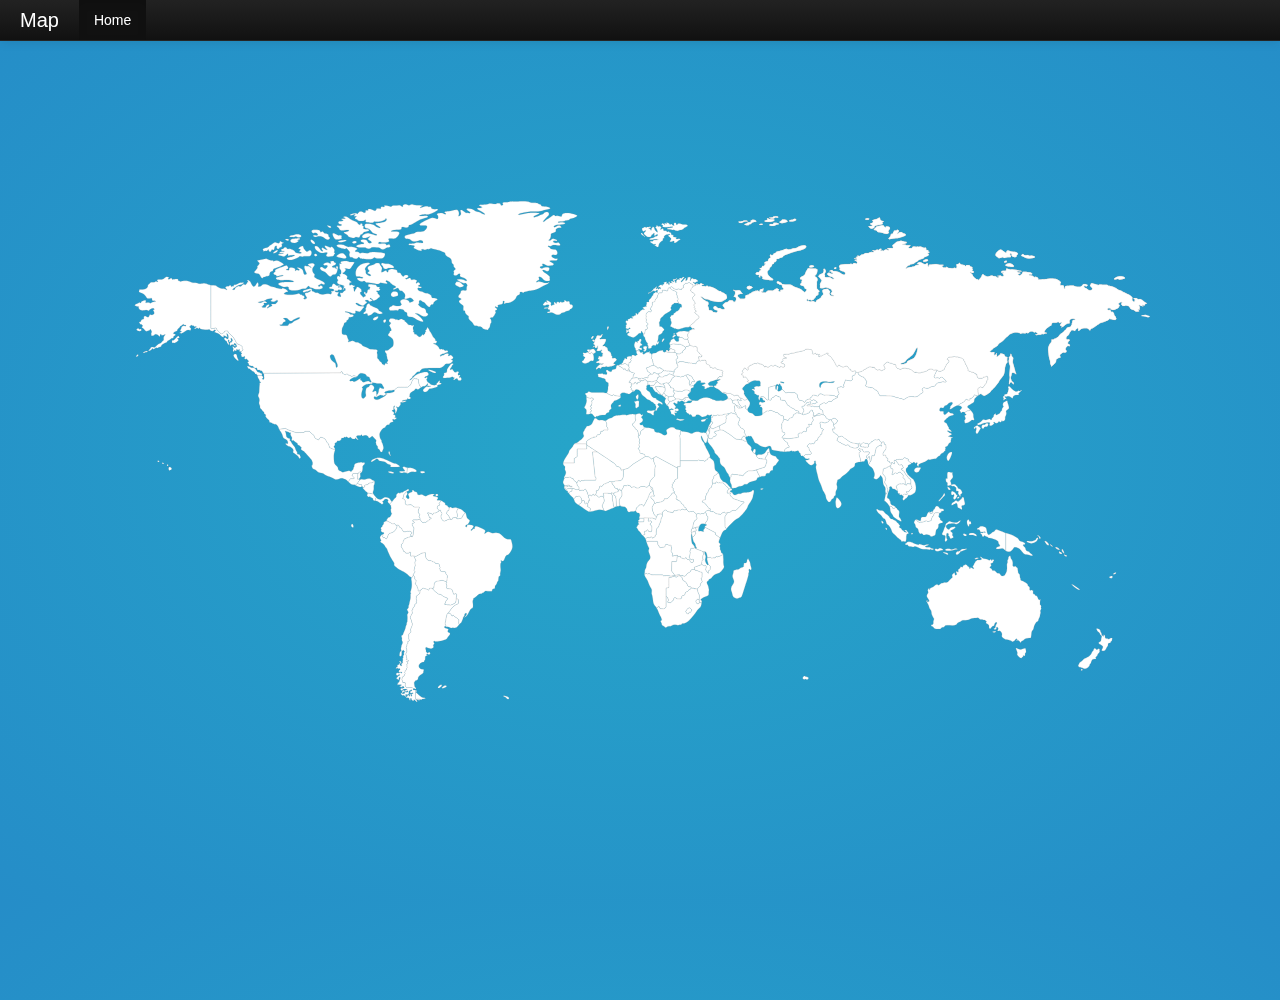
==== commit 92572908: "Futher changes" ====
--- a/index.html
+++ b/index.html
@@ -28,7 +28,7 @@
   </head>
   <body>
     <div class="countrypopup egyptbox fadeInUpBig">
-      This is a box
+      <img src="http://stream1.gifsoup.com/view/973782/walk-like-an-egyptian-o.gif" width="300px"/>
       <p class="close">close</p>
     </div>
     <div class="navbar navbar-inverse navbar-fixed-top">
@@ -44,8 +44,6 @@
             <!-- <p class="navbar-text pull-right">test</p> -->
             <ul class="nav">
               <li class="active"><a href="#">Home</a></li>
-              <li><a href="#about">About</a></li>
-              <li><a href="styleguide.html">Style Guide</a></li>
             </ul>
           </div><!--/.nav-collapse -->
         </div>
@@ -2748,7 +2746,7 @@
         $(".egyptbox").addClass("animated");
         $(".egyptbox").removeClass("fadeOutDownBig");
       });
-      $(".close").click(function() {
+      $(".egyptbox").click(function() {
         $(".egyptbox").removeClass("fadeInUpBig");
         $(".egyptbox").addClass("fadeOutDownBig");
       });
--- a/assets/css/custom.css
+++ b/assets/css/custom.css
@@ -67,21 +67,37 @@
   cursor: pointer;
 }
 path:hover {
-  fill: #000;
+  fill: #333;
+}
+svg {
+  display: block;
+  position: absolute;
+  top: 0;
+  bottom: 0;
+  right: 0;
+  left: 0;
+  margin: auto;
 }
 .mapcontainer {
   margin: auto;
-  width: 1000px;
   text-align: center;
+  height: 800px;
+}
+[data-country="Egypt"]:after {
+  content: "Egypt";
+  position: absolute;
+  width: 100px;
+  height: 100px;
+  background: black;
 }
 .countrypopup {
   -webkit-border-radius: 10px;
   -moz-border-radius: 10px;
   border-radius: 10px;
-  padding: 5px;
   background: #f1f1f1;
   border: 1px solid #333;
-  height: 300px;
+  height: 166px;
+  overflow: hidden;
   width: 250px;
   position: absolute;
   top: 200px;
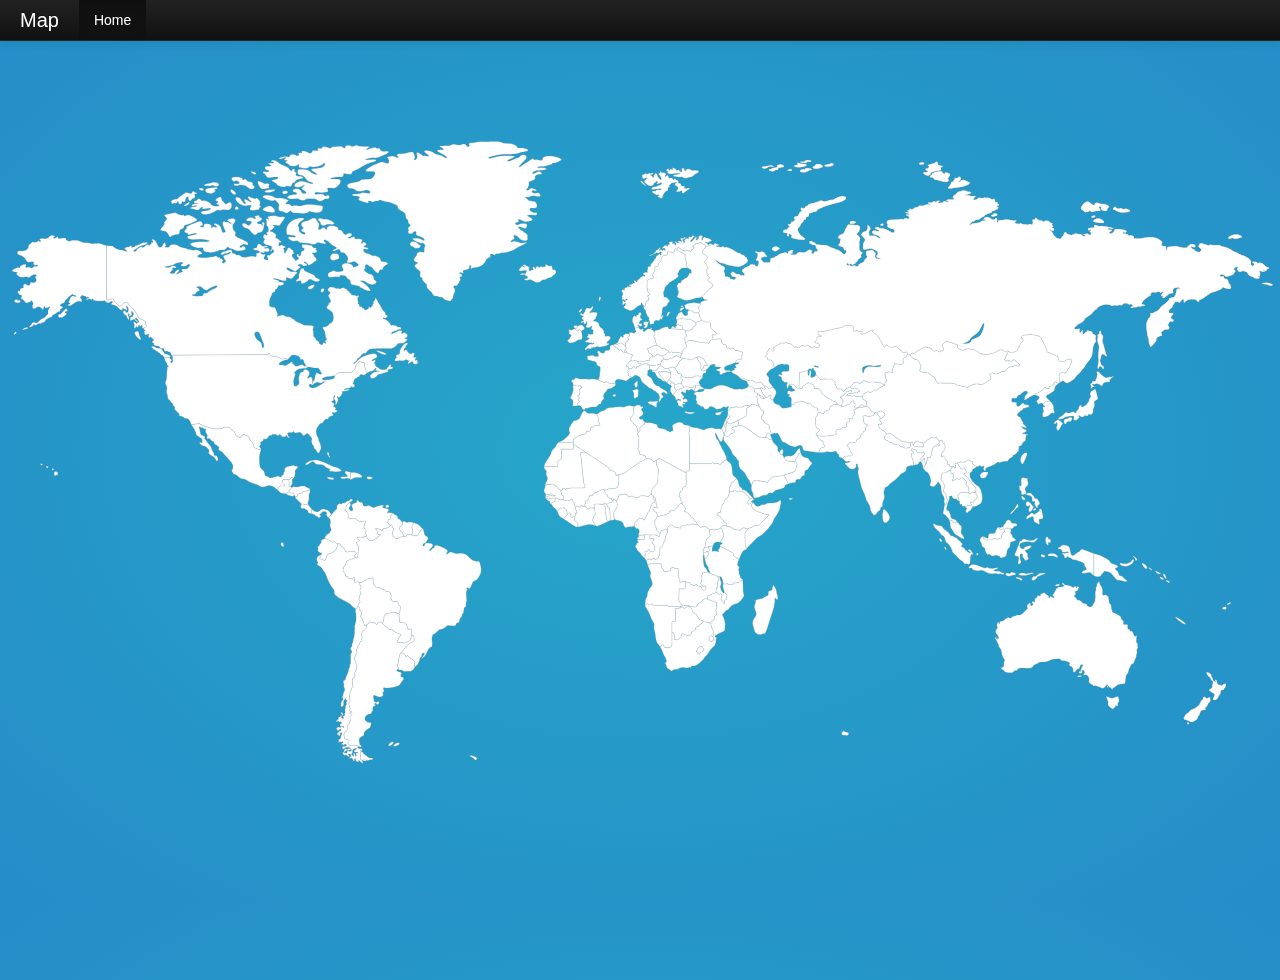
==== commit b0b413c1: "Grouping" ====
--- a/index.html
+++ b/index.html
@@ -27,6 +27,7 @@
     <link rel="shortcut icon" href="ico/favicon.png">
   </head>
   <body>
+    <div class="shield"></div>
     <div class="countrypopup egyptbox fadeInUpBig">
       <img src="http://stream1.gifsoup.com/view/973782/walk-like-an-egyptian-o.gif" width="300px"/>
       <p class="close">close</p>
@@ -53,12 +54,13 @@
     <div class="container-fluid ">
       <div class="row-fluid">
         <div class="span12">
-            <div class="mapcontainer animated fadeInUpBig">
+            <div class="mapcontainer animated fadeInUp">
               <svg version="1.1" xmlns="http://www.w3.org/2000/svg" xmlns:xlink="http://www.w3.org/1999/xlink" x="0px" y="0px"
-                 width="1030.717px" height="515.959px" viewBox="0 0 1030.717 515.959" style="enable-background:new 0 0 1030.717 515.959;"
+                 viewBox="0 0 1030.717 515.959" style="enable-background:new 0 0 1030.717 515.959;"
                  xml:space="preserve">
               <g id="country_x5F_shape">
-                <path d="M532.644,415.562c0-0.584,1.002-1.667,1.584-0.834
+                <g id="africacontainer">
+                <path class="africa" d="M532.644,415.562c0-0.584,1.002-1.667,1.584-0.834
                   c0.584,0.834,0.334,2,1.5,2s3.25,0.418,3.584-0.082c0.332-0.5,1.832-0.918,1.832-1.834s0-17.917,0-18.584
                   c0-0.666,2.834,0.001,2.834-1.082c0-1.084,0-9.668,0-9.668s2.084-0.166,2.666-0.332c0.584-0.168,2.668-1.251,3.168-0.918
                   c0.5,0.334,1.166,1.5,1.5,1.084c0.332-0.416,1.166-1.25,2-1.25c0.453,0,1.199-0.196,1.895-0.362
@@ -68,14 +70,14 @@
                   c0.959,1.291,2.125,3.708,2.75,5.75c0.625,2.041,2.417,4.333,2.875,5.875c0.459,1.541-0.332,3.75,0.125,4.75
                   c0.459,1,0.75,2.708,1,4.417c0.25,1.708,0.375,5.333,1.917,6.833c0.586,0.57,1.189,1.364,1.75,2.25
                   C532.123,415.92,532.644,416.002,532.644,415.562z"/>
-                <path d="M570.144,378.312l-0.414-0.911l-2.418,0.077
+                <path class="africa" d="M570.144,378.312l-0.414-0.911l-2.418,0.077
                   c-1.584,0.417-1.584,0.918-1.584,1.418s-1.5,1.666-2.584,2c-1.082,0.333-2.25,2.832-2.916,3.166s-2.916-0.5-3.584-0.584
                   c-0.303-0.037-0.854,0.082-1.438,0.222c0.416,0.733,1.287,1.604,1.605,1.604c0.422,0,0.562,2.959,1.549,3.382
                   s2.818,1.409,2.818,1.973s1.129,1.269,1.129,2.114s1.115,2,1.973,1.973c1.801-0.059,1.988,0.691,1.988,1.191s2.375,0,2.688,0.5
                   c0.289,0.46,2.633,0.287,3.203,0.596c0.979-0.951,2.379-2.205,2.859-2.846c0.75-1,0.125-2.375,0.75-2.75s2-2,1.5-2.125
                   s-0.125-1.375-0.875-2.125s0.875-1.125,0.75-2.5s0.25-4.125-0.125-4.375s-2.125-0.375-3.25-1.125S570.144,378.312,570.144,378.312z
                   "/>
-                <path d="M564.281,394.745c-0.857,0.027-1.973-1.127-1.973-1.973
+                <path class="africa" d="M564.281,394.745c-0.857,0.027-1.973-1.127-1.973-1.973
                   s-1.129-1.551-1.129-2.114s-1.832-1.55-2.818-1.973s-1.127-3.382-1.549-3.382c-0.318,0-1.189-0.871-1.605-1.604
                   c-0.695,0.166-1.441,0.362-1.895,0.362c-0.834,0-1.668,0.834-2,1.25c-0.334,0.416-1-0.75-1.5-1.084
                   c-0.5-0.333-2.584,0.75-3.168,0.918c-0.582,0.166-2.666,0.332-2.666,0.332s0,8.584,0,9.668c0,1.083-2.834,0.416-2.834,1.082
@@ -85,13 +87,13 @@
                   c0.334-1.167,0.002-2.083,1.084-2.083c1.084,0,2.416-1,2.416-1.75s0.5-1.917,1.168-1.917c0.666,0,2.082-0.834,2.25-1.667
                   c0.166-0.833,1.332-0.5,1.75-1c0.203-0.245,0.607-0.83,0.967-1.362c0-0.005-0.01-0.007-0.01-0.013
                   C566.269,395.437,566.082,394.687,564.281,394.745z"/>
-                <path d="M572.675,407.198c-0.697,0-1.916,1.686-1.916,2.033
+                <path class="africa" d="M572.675,407.198c-0.697,0-1.916,1.686-1.916,2.033
                   s0.871,2.556,1.742,2.613c0.871,0.059,1.51,0,1.568-0.639c0.027-0.314,0.254-0.571,0.475-0.752
                   c-0.068-0.547-0.211-1.721-0.262-2.426C573.771,407.685,573.126,407.198,572.675,407.198z"/>
-                <path d="M565.062,415.896c-0.334-0.667-2.5,0.5-2.834,1.166
+                <path class="africa" d="M565.062,415.896c-0.334-0.667-2.5,0.5-2.834,1.166
                   c-0.332,0.666-1.666,2.5-1.666,2.5l1.666,2.334l1.166,0.166c0,0,0.334-0.833,0.668-1.5c0.332-0.667,1.832,0.167,1.832-0.5
                   s1-1.333,1-2S565.394,416.562,565.062,415.896z"/>
-                <path d="M574.582,410.749c0,0-0.014-0.113-0.037-0.295
+                <path class="africa" d="M574.582,410.749c0,0-0.014-0.113-0.037-0.295
                   c-0.221,0.181-0.447,0.438-0.475,0.752c-0.059,0.639-0.697,0.697-1.568,0.639c-0.871-0.058-1.742-2.266-1.742-2.613
                   s1.219-2.033,1.916-2.033c0.451,0,1.096,0.486,1.607,0.83c-0.02-0.254-0.025-0.449-0.014-0.529c0.062-0.375,0.5-4.688-0.25-5.125
                   s-1.5-4.812-1.75-5.25s-3-0.188-3.312-0.688c-0.309-0.494-2.627-0.014-2.678-0.487c-0.359,0.532-0.764,1.117-0.967,1.362
@@ -109,7 +111,7 @@
                    M565.894,420.062c0,0.667-1.5-0.167-1.832,0.5c-0.334,0.667-0.668,1.5-0.668,1.5l-1.166-0.166l-1.666-2.334
                   c0,0,1.334-1.834,1.666-2.5c0.334-0.666,2.5-1.833,2.834-1.166c0.332,0.666,1.832,1.499,1.832,2.166
                   S565.894,419.395,565.894,420.062z"/>
-                <path d="M521.299,381.357c0.705,0,0.281,0.985,1.269,0.563
+                <path class="africa" d="M521.299,381.357c0.705,0,0.281,0.985,1.269,0.563
                   c0.987-0.422,1.832-0.423,2.678,0.141c0.845,0.564,1.549,0.705,2.536,0.705s9.724,0,9.724,0l0.986,0.986c0,0,5.355-0.423,6.201,0
                   s3.521,0,4.367-0.281c0.146-0.049,0.422-0.114,0.771-0.186l-3.213-4.395l0.289-9.377l4.182,0.145l0.721-0.721l0.596-5.598
                   c-0.219-0.106-0.475-0.152-0.762-0.029c-0.875,0.375-1.625,0.25-2.5,0.25s-1,0.875-1.5,0.75s-0.125-1.625,0-2.25
@@ -119,7 +121,7 @@
                   c0.375,0.792-0.459,1.5-0.459,2.959c0,1.458,1.584,4.125,1.75,5.916c0.168,1.792-1,2.917-2,4.084c-1,1.166-2.041,3.791-2.041,5.416
                   s-1.5,3.209-1.459,3.959c0.043,0.75-0.207,2.958-0.374,3.791c-0.007,0.032-0.002,0.073-0.005,0.107l0.881-0.232
                   C520.312,382.062,520.595,381.357,521.299,381.357z"/>
-                <path d="M571.572,356.966c-0.377,0-1.27-0.594-2.035-1.159
+                <path class="africa" d="M571.572,356.966c-0.377,0-1.27-0.594-2.035-1.159
                   c-0.543,0.605-2.453,0.505-3.393,0.505c-1,0-0.125,1.375-0.75,1.875s-0.875,1.25-0.375,1.5s-0.125,2.375-0.125,3.125
                   s-1,2.375-0.625,2.625s1,2,1.875,2.25s1.5-0.625,1.875-0.625s0.375,1.125,0.375,2s-0.5,1.25-0.5,1.25s-1.375,0.5-2,0
                   s-1.125-1.875-1.125-2.375s-1.5-0.5-2.125-0.5s-1.25-1.125-1.5-1.625s-1,0.125-1,0.5s-0.625,0.375-1.25,0.375s-1.875-1-2.375-0.75
@@ -129,11 +131,11 @@
                   s0-1.001,1.584-1.418l2.418-0.077l0.164-0.005l-0.582-2.084c0,0,7.385-2.76,7.807-2.826c-0.326-0.666-0.66-1.158-0.498-1.239
                   c0.289-0.145,0.432-2.163,0.432-2.74s1.732-0.145,1.154-0.722c-0.576-0.577-0.432-3.895-0.145-4.616c0.289-0.72,1.01,0,1.01-0.576
                   c0-0.577-0.865-2.452-1.297-3.028c-0.312-0.416-2.885-1.443-3.607-1.588C573.447,357.832,572.292,356.966,571.572,356.966z"/>
-                <path d="M570.388,335.54c-0.621,0.174-1.283,0.375-1.557,0.512
+                <path class="africa" d="M570.388,335.54c-0.621,0.174-1.283,0.375-1.557,0.512
                   c-0.4,0.2-0.607,0.325-1.406,0.243c-0.096,0.118-0.205,0.217-0.344,0.267c-0.688,0.25-0.562,1.812-0.562,1.812
                   s-0.625,0.062-0.625,0.812c0,0.509,0.344,0.727,0.564,0.816c0.354,0.014,0.676,0.04,0.93,0.086
                   c1.588,0.289,1.443-0.865,1.443-0.865s2.309,0.145,2.451-0.576c0.145-0.722-0.432-1.875-0.432-1.875L570.388,335.54z"/>
-                <path d="M606.644,305.124c0.5,0.25,1.312,1.562,1.875,1.688
+                <path class="africa" d="M606.644,305.124c0.5,0.25,1.312,1.562,1.875,1.688
                   s3.688,1.188,5.688,2s3.25,0.875,3.875,0.875s1.562,0.188,1,0.625s-6.688,6.625-7.5,7.5s-1.312,0.562-3.125,0.562
                   s-3.188,2-3.688,1.938c-0.297-0.037-1.361,0.146-2.283,0.354l-1.346,1.973l-1.297,2.02l0.145,10.096l1.398,2.215
                   c1.102-1.473,4.066-4.308,6.258-6.614c2.375-2.5,3.584-3.083,4.916-3.75c1.334-0.667,4.709-3.958,7.002-6.875
@@ -141,7 +143,7 @@
                   s0.834-3.125,0.959-4.916c0.125-1.792-1.375-1.959-1.834-0.959s-4.041,1.667-6.334,1.709c-2.291,0.041-3.666,0.25-4.5,1.041
                   c-0.834,0.792-2.916-0.208-3.666,0.667s-3.709,1.625-4.666-0.375c-0.404-0.843-0.939-1.312-1.447-1.608
                   c-0.807,0.826-1.771,2.046-1.596,2.441C605.144,303.124,606.144,304.874,606.644,305.124z"/>
-                <path d="M461.773,252.974c-0.045-1.848-0.109-3.666-0.064-3.844
+                <path class="africa" d="M461.773,252.974c-0.045-1.848-0.109-3.666-0.064-3.844
                   c0.092-0.368,3.858-2.572,4.502-2.94c0.643-0.368,1.836,0.184,1.836-0.552c0-0.734,1.562-0.367,2.482-0.551
                   c0.918-0.184,1.469-0.826,1.469-1.654c0-0.826,1.287-0.643,2.113-0.734c0.828-0.092,0.735-0.826,1.287-0.826
                   c0.551,0,0.275-0.828,0.367-1.746c0.092-0.918,0.092-0.735,0.918-0.735c0.827,0,1.654-0.459,1.654-1.011
@@ -151,7 +153,7 @@
                   s-2.25,4.542-3.084,5.75c-0.834,1.209-3.166,2.042-4.291,2.042s-1.25,1.708-2.125,2.417c-0.875,0.708-0.541,1.833-1.584,2.666
                   c-1.041,0.834-0.541,3.375,0,4.292c0.541,0.916-1.916,3.792-3.333,4.625c-1.417,0.833-1.875,2.417-4.125,2.792
                   c-0.875,0.145-1.53,0.52-2.04,0.998c3.503,0,8.699,0,10.478,0C461.925,251.894,461.423,252.382,461.773,252.974z"/>
-                <path d="M510.395,226.896c0.667,1-0.166,2.666-0.833,3
+                <path class="africa" d="M510.395,226.896c0.667,1-0.166,2.666-0.833,3
                   c-0.667,0.333-1.167,1.832-1.833,1.832s0,2.5,1.166,3c1.167,0.5,1.167,1.334,1.167,1.834s1.667,1,2.167,1.666
                   c0.5,0.667,1.333,3.834,1.333,5c0,0.301,0.101,0.544,0.249,0.742c0.427-0.292,0.953-0.628,1.168-1.033
                   c0.375-0.709,0.667-1.916,0.5-2.25s-0.125-0.916,0.25-1.25s1.875-1.916,2.166-2.041c0.292-0.125,1.251,0.041,1.209-0.875
@@ -159,7 +161,7 @@
                   c-0.417,0.5-2,0.083-2.208-0.959c-0.209-1.042,1.041-1,2.208-1.958c1.167-0.958,1.333-2.792,0.083-3.792s-0.375-1.541,0.5-2.458
                   s0.084-1.417-0.375-1s-1.208,0.542-1.332-0.458c-0.125-1-2.834-1.167-3.875-0.209c-0.364,0.334-0.923,0.438-1.516,0.434
                   C510.173,224.151,509.95,226.228,510.395,226.896z"/>
-                <path d="M481.829,232.593c0,1.102-0.368,2.48,0.184,2.572
+                <path class="africa" d="M481.829,232.593c0,1.102-0.368,2.48,0.184,2.572
                   c0.552,0.092,1.011,1.471,1.103,1.93c0.091,0.459-0.092,1.102-0.643,1.102c-0.551,0-4.135-0.367-4.135,0.184
                   c0,0.552-0.827,1.011-1.654,1.011c-0.826,0-0.826-0.183-0.918,0.735c-0.092,0.918,0.184,1.746-0.367,1.746
                   c-0.552,0-0.459,0.734-1.287,0.826c-0.826,0.092-2.113-0.092-2.113,0.734c0,0.828-0.551,1.471-1.469,1.654
@@ -176,7 +178,7 @@
                   c-0.5-0.167-1.957,0.25-2.875,0.292c-0.916,0.041-3.166,1.5-3.916,0.791c-0.75-0.708-8.418,0.542-10.584,0.625
                   s-3.084,2.334-4.375,2.334s-3.334,1.083-4.416,2.291c-0.306,0.342-0.67,0.465-1.065,0.473c0.168,0.379,0.329,0.694,0.463,0.868
                   C481.646,230.479,481.829,231.489,481.829,232.593z"/>
-                <path d="M517.895,237.396c-0.291,0.125-1.791,1.707-2.166,2.041
+                <path class="africa" d="M517.895,237.396c-0.291,0.125-1.791,1.707-2.166,2.041
                   s-0.417,0.916-0.25,1.25s-0.125,1.541-0.5,2.25s-1.709,1.209-1.792,1.625s0.75,1.375,1.292,2.584
                   c0.542,1.208-0.542,2.041-0.084,2.957c0.459,0.917,0.209,1.418-0.208,1.918s0,1.291,0,1.75c0,0.458,0.583,1.125,0.417,1.291
                   c-0.167,0.166-1.223,0.978-1.223,1.393c0,0.416,0.623,0.832,1.246,1.768c0.624,0.936,0.209,1.455,0.312,2.184
@@ -187,11 +189,11 @@
                   s-6.25,2.042-6.291,3.208c-0.041,1.167,1.291,2.459,0.375,3.667s-2.916,1.333-4.334,0.042c-1.416-1.292-3.5-1.875-5.207-1.875
                   c-1.709,0-2.918-1.084-2.793-2c0.125-0.917-0.416-1.334-1.832-1.625c-1.418-0.292-2.625-1.459-5.125-1.042
                   c-1.337,0.224-2.472-0.177-3.25-0.679c-0.058,0.545-0.1,1.105-0.083,1.471C519.146,237.437,518.187,237.271,517.895,237.396z"/>
-                <path d="M443.236,294.222c0.58-0.526,1.529,0.527,2.372,0.633
+                <path class="africa" d="M443.236,294.222c0.58-0.526,1.529,0.527,2.372,0.633
                   c0.843,0.104,1.739-0.475,1.739-0.475s-0.158-0.105-1.528-0.212c-1.37-0.104-1.476-1.738-2.688-1.158
                   c-1.207,0.578-2.051,0.736-3.567,0.581c-0.022,0.465-0.284,1.086-0.366,1.7c0.389-0.099,0.686-0.164,0.824-0.173
                   C440.865,295.065,442.656,294.749,443.236,294.222z"/>
-                <path d="M441.233,297.332c0.526,0.053,1.581-0.633,1.581-0.633
+                <path class="africa" d="M441.233,297.332c0.526,0.053,1.581-0.633,1.581-0.633
                   s3.531-0.263,4.111-0.315c0.205-0.02,0.463,0.069,0.711,0.189c0.012-0.151,0.008-0.262,0.008-0.262s1.875,0.375,2,0.812
                   s2.688,0.75,4.125,0.25c0.106-0.037,0.207-0.074,0.311-0.111c0.018-0.571,0.039-1.501-0.018-1.785c-0.084-0.416-1-1.332-1.5-1.832
                   s-0.418-1.75-0.418-1.75l-0.518-0.769c0,0-0.396-1.585-1.586-1.981s-1.981-2.576-1.981-2.576h-0.991c0,0-0.792-0.99-1.584-1.387
@@ -201,12 +203,12 @@
                   c1.37,0.106,1.528,0.212,1.528,0.212s-0.896,0.579-1.739,0.475c-0.843-0.105-1.792-1.159-2.372-0.633
                   c-0.58,0.527-2.371,0.844-3.215,0.896c-0.138,0.009-0.435,0.074-0.824,0.173c-0.061,0.467-0.019,0.929,0.322,1.312
                   c0.107,0.121,0.198,0.23,0.284,0.339C441.23,296.581,440.791,297.288,441.233,297.332z"/>
-                <path d="M443.895,300.749c0.625-0.438,1.875-1.562,2.312-1.375
+                <path class="africa" d="M443.895,300.749c0.625-0.438,1.875-1.562,2.312-1.375
                   s1-0.188,1-0.438s-0.875-1.062-0.188-1.312c0.473-0.172,0.588-0.72,0.617-1.051c-0.248-0.12-0.506-0.209-0.711-0.189
                   c-0.58,0.053-4.111,0.315-4.111,0.315s-1.055,0.686-1.581,0.633c-0.442-0.044-0.003-0.751-1.43-0.39
                   c0.714,0.891,0.808,1.336,2.259,1.744c1.625,0.458-0.125,1.292,1.207,2.125c0.125,0.078,0.223,0.157,0.322,0.236
                   C443.717,300.908,443.824,300.799,443.895,300.749z"/>
-                <path d="M559.025,314.454c0-0.521,0.002-1.043-1.041-1.912
+                <path class="africa" d="M559.025,314.454c0-0.521,0.002-1.043-1.041-1.912
                   s-1.738-1.043-1.738-1.564s-0.348-0.695-1.217-1.738s-2.26-1.043-2.26-1.043l-0.348-0.869l-1.217-0.174
                   c0,0-0.695-0.521,0.348-1.042s0-1.913-0.174-2.434c-0.15-0.454-1.619-2.224-1.996-2.674c-0.186-0.007-0.359-0.035-0.488-0.108
                   c-0.582-0.334-1.75,0.333-2.332,0.916c-0.584,0.583-0.168,0.917-0.584,1.334c-0.416,0.416-1.834,1.666-2.75,2.833
@@ -217,7 +219,7 @@
                   c0.695-0.869,0.521-2.086,0.521-2.086l1.562-0.348l1.217-0.348l2.434,0.348v-1.912c0,0,1.738-2.259,2.955-2.259
                   s2.26,1.563,2.26,1.563l5.387,1.042c0,0,0.35-1.562,0.869-1.91c0.521-0.348,1.564,0.348,2.26,0s1.738-0.869,2.955-0.869
                   s1.738,0.695,2.26-0.348s3.127,0.348,3.127,0.348l2.086-0.348l-0.695-1.738C560.937,315.844,559.025,314.976,559.025,314.454z"/>
-                <path d="M514.729,312.896c0.334-0.084,1.083,0.166,1.666-0.25
+                <path class="africa" d="M514.729,312.896c0.334-0.084,1.083,0.166,1.666-0.25
                   c0.584-0.418,1.834,0.582,2,1.416c0.168,0.834,0.668-0.334,1.168-1.25s2.082-3.667,2.082-4.334c0-0.666,1.334-1.25,1.334-1.666
                   s-0.083-1.334,0.334-1.5c0.416-0.166,0.75-1.417,0.666-1.834c-0.084-0.416,1.416-2.749,1.666-3.082
                   c0.25-0.334,1.584-0.168,1.668-0.918c0.082-0.75,0.332-1.583-0.168-1.75c-0.5-0.166-1.166-0.75-1.166-1.166
@@ -230,19 +232,19 @@
                   c0.011,0.013,0.023,0.014,0.033,0.028c0.5,0.667,2.875,0.792,4.207,1.084c1.334,0.291,2.709,2.166,2.668,2.875
                   c-0.041,0.708,0.875,2.083,1.5,2.416c0.625,0.334,2.166-0.625,2.875-0.625c0.708,0,3.25,0.042,3.75-0.416
                   c0.146-0.135,0.297-0.119,0.451-0.023c0.602-1.603,0.82-3.022,0.82-3.022S514.395,312.979,514.729,312.896z"/>
-                <path d="M494.27,308.124c0.187-1.375,1.187-2.062,1.187-2.062
+                <path class="africa" d="M494.27,308.124c0.187-1.375,1.187-2.062,1.187-2.062
                   s0.438-1,1.063-1.625s0.375-3.438,0.312-4c-0.035-0.325-0.176-1.207-0.287-1.898c-0.197,0.119-0.496,0.12-0.9-0.06
                   c-0.75-0.333-0.082-1.083-0.916-1.333s-1.166,0.666-1,1.333s-0.416,0.667-0.75,1.083s-1.834,0.5-2.334,0.5
                   s-1.082,0.917-1.582,1.084c-0.113,0.037-0.27,0.042-0.447,0.031c0.115,2.196,0.48,2.027,1.529,2.635
                   c1.188,0.688,0.062,1.625,0.562,2.125s0.313,1.75,0.438,3.312c0.076,0.945,0.174,3.397,0.24,5.189
                   c0.686-0.131,1.401-0.168,1.885-0.168c0.896,0,1.435-1.187,1.926-0.612c-0.308-0.931-0.864-1.472-0.864-2.222
                   C494.332,310.374,494.082,309.499,494.27,308.124z"/>
-                <path d="M490.707,305.937c-0.5-0.5,0.625-1.438-0.562-2.125
+                <path class="africa" d="M490.707,305.937c-0.5-0.5,0.625-1.438-0.562-2.125
                   c-1.049-0.607-1.414-0.438-1.529-2.635c-0.603-0.04-1.493-0.301-2.137-0.365c-0.135-0.014-0.241,0.016-0.337,0.059
                   c0.134,0.796,0.331,1.683,0.565,1.816c0.438,0.25,0.75,0.75,0.688,1.688c-0.062,0.938-0.312,3,0.062,3.938
                   c0.375,0.938,0.75,2.438,0.75,3.875c0,0.896,0.511,2.229,1.031,3.243c0.217-0.115,0.415-0.235,0.573-0.368
                   c0.374-0.314,0.962-0.506,1.574-0.623c-0.066-1.792-0.164-4.244-0.24-5.189C491.02,307.687,491.207,306.437,490.707,305.937z"/>
-                <path d="M519.399,325.925c0,0,6.604,0.348,7.473,0.174
+                <path class="africa" d="M519.399,325.925c0,0,6.604,0.348,7.473,0.174
                   c0.87-0.174,3.998,1.391,3.998,1.391s0.148-1.576,0.697-2.516c-0.215-0.116-0.428-0.274-0.486-0.475
                   c-0.125-0.438-1.375-1.25-1.812-1.812s-0.625-0.938-0.625-0.938s0.125-0.938-0.438-1.688c-0.562-0.75-0.812-1.25-0.812-2.25
                   s-0.375-1.75-0.375-2.312s1-1.625,1.375-2.812c0.219-0.691,0.878-1.254,1.419-1.753c-0.277-0.433-0.58-1.21-0.836-2.038
@@ -253,7 +255,7 @@
                   c0,0.667-1.582,3.418-2.082,4.334s-1,2.084-1.168,1.25c-0.166-0.834-1.416-1.834-2-1.416c-0.583,0.416-1.332,0.166-1.666,0.25
                   c-0.334,0.083-3.229,3.079-3.229,3.079s-0.219,1.42-0.82,3.022c0.37,0.229,0.762,0.975,1.174,1.564
                   c0.583,0.834,1.707,0.209,2.166,0.459s0.959,2.208,0.791,2.75c-0.159,0.521-0.849,1.845-0.531,2.502h3.903L519.399,325.925z"/>
-                <path d="M478.457,316.874c-0.375-0.5-1.25-2.625-1.187-3.125
+                <path class="africa" d="M478.457,316.874c-0.375-0.5-1.25-2.625-1.187-3.125
                   c0.062-0.5,1.125-2,1.062-2.75s1.062-1.25,1.062-1.875c0-0.477-0.291-2.838-0.982-4.379c-0.143,0.01-0.316-0.065-0.518-0.268
                   c-0.5-0.5-2.582-0.416-3.332,0.418c-0.75,0.833-2.25-0.75-2.5-1.168c-0.25-0.416-1.334-1.332-2.168-0.75
                   c-0.833,0.584-1.082,0.418-1-0.332c0.084-0.75-1.25-0.5-1.416,0.166s-1.25,1.25-1.584,0.75c-0.333-0.5-1.082-1.166-1.416-0.416
@@ -261,13 +263,13 @@
                   c-0.438,0.438-1-0.438-1.313,0.188c-0.312,0.625,0.625,1.188,0.25,1.688c-0.375,0.5-0.937,0.562-0.812,1.562s0.062,1.688-0.312,2
                   c-0.375,0.312,0.062,0.312,0.938,0.875s2.312,1.188,2.187,2.125c-0.113,0.854-0.485,1.05-0.834,2.629
                   c1.697,0.035,4.737-1.202,8.314-1.816c2.236-0.384,4.127-0.068,5.471,0.319C478.551,317.723,478.646,317.125,478.457,316.874z"/>
-                <path d="M487.457,308.312c-0.375-0.938-0.125-3-0.062-3.938
+                <path class="africa" d="M487.457,308.312c-0.375-0.938-0.125-3-0.062-3.938
                   c0.062-0.938-0.25-1.438-0.688-1.688c-0.234-0.134-0.431-1.021-0.565-1.816c-0.497,0.227-0.537,1.041-0.747,0.691
                   c-0.25-0.417-6.75-0.666-7.082-0.166c-0.334,0.5,0.582,2.333,0.5,2.833c-0.051,0.298-0.19,0.503-0.4,0.517
                   c0.691,1.541,0.982,3.902,0.982,4.379c0,0.625-1.125,1.125-1.062,1.875s-1,2.25-1.062,2.75c-0.063,0.5,0.812,2.625,1.187,3.125
                   c0.19,0.251,0.094,0.849-0.048,1.382c1.135,0.327,1.883,0.707,2.111,0.765c0.5,0.125,4.041-1.5,5.459-2.209
                   c1.134-0.566,2.394-0.922,3.259-1.382c-0.52-1.014-1.031-2.347-1.031-3.243C488.207,310.749,487.832,309.249,487.457,308.312z"/>
-                <path d="M450.707,304.874c0.063-0.688,0.625-0.438,1.313-0.312
+                <path class="africa" d="M450.707,304.874c0.063-0.688,0.625-0.438,1.313-0.312
                   c0.687,0.125,1.5-0.438,2.125-0.438s2.25,2.188,2.25,2.812s0.062,1.188,0.375,1.688c0.041,0.064,0.068,0.13,0.088,0.195
                   c1.008-0.23,1.842-0.354,2.037-0.354c0.307,0,0.922,1.476,0.799,2.398c-0.123,0.922,0.922,1.598,1.354,0.983
                   c0.43-0.614,0.983-1.415,1.106-0.86c0.036,0.164,0.267,0.305,0.56,0.424c0.154-0.367,0.491-0.51,0.744-0.85
@@ -278,21 +280,21 @@
                   c-0.104,0.037-0.204,0.074-0.311,0.111c-1.438,0.5-4,0.188-4.125-0.25s-2-0.812-2-0.812s0.062,1.062-0.625,1.312
                   s0.188,1.062,0.188,1.312s-0.562,0.625-1,0.438s-1.688,0.938-2.312,1.375c-0.07,0.05-0.178,0.159-0.303,0.299
                   c0.966,0.775,0.879,1.641,2.012,2.473c1.046,0.766,2.375,1.804,3.174,3.461C449.585,306.297,450.665,305.343,450.707,304.874z"/>
-                <path d="M463.27,314.999c-0.875-0.562-1.313-0.562-0.938-0.875
+                <path class="africa" d="M463.27,314.999c-0.875-0.562-1.313-0.562-0.938-0.875
                   c0.375-0.312,0.438-1,0.312-2c-0.04-0.321-0.004-0.54,0.068-0.713c-0.293-0.119-0.524-0.26-0.56-0.424
                   c-0.124-0.555-0.677,0.246-1.106,0.86c-0.432,0.614-1.477-0.062-1.354-0.983c0.123-0.923-0.492-2.398-0.799-2.398
                   c-0.195,0-1.029,0.123-2.037,0.354c0.132,0.449-0.166,0.939-0.275,1.43c-0.125,0.562-1.625,1.375-2.25,1.875
                   c-0.174,0.14-0.402,0.499-0.641,0.947c1.176,0.743,2.546,1.606,3.662,2.449c2.041,1.541,5.125,3.583,6.583,4.125
                   c0.194,0.071,0.426,0.103,0.686,0.107c0.349-1.579,0.721-1.775,0.834-2.629C465.582,316.187,464.145,315.562,463.27,314.999z"/>
-                <path d="M456.582,310.249c0.125-0.562,0.5-1.125,0.188-1.625
+                <path class="africa" d="M456.582,310.249c0.125-0.562,0.5-1.125,0.188-1.625
                   c-0.313-0.5-0.375-1.062-0.375-1.688s-1.625-2.812-2.25-2.812s-1.438,0.562-2.125,0.438c-0.688-0.125-1.25-0.375-1.313,0.312
                   c-0.042,0.469-1.122,1.423-1.929,2.107c0.157,0.324,0.301,0.663,0.41,1.039c0.667,2.291,1.292,2.75,2.25,3.541
                   c0.434,0.359,1.28,0.895,2.254,1.51c0.238-0.448,0.467-0.808,0.641-0.947C454.957,311.624,456.457,310.812,456.582,310.249z"/>
-                <path d="M449.306,266.677c0-0.643,2.94-1.469,2.94-2.112s0-7.534,0-7.534
+                <path class="africa" d="M449.306,266.677c0-0.643,2.94-1.469,2.94-2.112s0-7.534,0-7.534
                   s9.188,0.184,9.463,0c0.143-0.094,0.113-2.092,0.064-4.057c-0.35-0.592,0.152-1.08-2.023-1.08c-1.778,0-6.975,0-10.478,0
                   c-0.804,0.754-1.237,1.77-1.544,2.585c-0.5,1.333-3.625,3.292-3.75,5.167s-3.043,4.791-4.959,8.791
                   c-0.527,1.104-0.768,1.959-0.829,2.65h11.115C449.306,271.087,449.306,267.32,449.306,266.677z"/>
-                <path d="M440.729,285.38c0.99,0.199,2.576,0,2.576,0
+                <path class="africa" d="M440.729,285.38c0.99,0.199,2.576,0,2.576,0
                   s1.387-0.594,2.18-0.197c0.792,0.396,1.584,1.387,1.584,1.387h0.991c0,0,0.792,2.18,1.981,2.576
                   c0.684,0.228,1.099,0.845,1.334,1.331c0.847-0.021,1.504-0.3,1.504-0.909c0-0.759,0.38-1.77,1.644-0.633
                   c1.265,1.139,1.265,0.127,1.517-0.252c0.253-0.38,1.138,0.126,1.896,0.126c0.759,0,1.769-0.505,1.769-0.505
@@ -301,7 +303,7 @@
                   c-0.275,0.184-9.463,0-9.463,0s0,6.891,0,7.534s-2.94,1.47-2.94,2.112c0,0.644,0,4.41,0,4.41H438.19
                   c-0.161,1.815,0.946,2.459,1.579,3.184c0.875,1-0.666,2.75,0.625,4.541c1.291,1.792-0.291,4.542-0.916,5.542
                   c-0.34,0.545-0.375,1.486-0.48,2.452c0.054-0.015,0.113-0.03,0.145-0.038C439.936,286.569,439.738,285.183,440.729,285.38z"/>
-                <path d="M496.011,278.247c0,0,0.001-2.179-1.387-2.972
+                <path class="africa" d="M496.011,278.247c0,0,0.001-2.179-1.387-2.972
                   s-3.17-0.991-3.17-0.991s-0.991-1.783-1.784-2.576c-0.477-0.476-9.75-6.674-17.379-11.719h-4.748l2.654,24.9l0.885,0.885
                   c0,0,0.126,2.15-0.378,2.402c-0.506,0.252-10.999,0.127-10.999,0.127s-1.01,0.505-1.769,0.505c-0.758,0-1.643-0.506-1.896-0.126
                   c-0.252,0.379-0.252,1.391-1.517,0.252c-1.263-1.137-1.644-0.126-1.644,0.633c0,0.609-0.657,0.888-1.504,0.909
@@ -314,7 +316,7 @@
                   c0.084-1,1-0.416,1.25-1.333s0.751-0.834,1.334-0.667s1.083-0.083,1.083-0.583s1.334-0.25,2.417-1s1.666-1.334,2.083-0.917
                   s3.167,0.334,3.583,0.167c0.417-0.167,1.25-0.917,2.25-0.75s3.417-0.417,4.417-0.417s1.417-0.917,1.75-1.25
                   s0.584-1.833,0.917-2.083c0.268-0.2,0.213-5.433,0.182-7.499C497.402,277.938,496.011,278.247,496.011,278.247z"/>
-                <path d="M493.725,298.449c-0.424-0.396-0.994-0.513-1.143-0.513
+                <path class="africa" d="M493.725,298.449c-0.424-0.396-0.994-0.513-1.143-0.513
                   c-0.25,0-0.062-1.375-0.188-1.562s-0.938,0.375-1.438,0.188s-0.687-1-1.125-1s-0.5-0.5-0.5-1.062s-0.812-1.125-1.312-1.5
                   s-0.625-1.438-0.938-1.625c-0.18-0.108-0.11-0.877-0.02-1.512c-0.777-0.013-1.546-0.096-1.751-0.301
                   c-0.417-0.417-1,0.167-2.083,0.917s-2.417,0.5-2.417,1s-0.5,0.75-1.083,0.583s-1.084-0.25-1.334,0.667s-1.166,0.333-1.25,1.333
@@ -323,7 +325,7 @@
                   c0.75-0.834,2.832-0.918,3.332-0.418s0.834,0.251,0.918-0.249c0.082-0.5-0.834-2.333-0.5-2.833c0.332-0.5,6.832-0.251,7.082,0.166
                   s0.25-0.834,1.084-0.75s2.084,0.5,2.584,0.334c0.5-0.167,1.082-1.084,1.582-1.084s2-0.084,2.334-0.5s0.916-0.416,0.75-1.083
                   C493.727,298.469,493.727,298.458,493.725,298.449z"/>
-                <path d="M528.729,269.562c0-0.408-0.094-2.252-0.166-3.621l-2.235,1.211
+                <path class="africa" d="M528.729,269.562c0-0.408-0.094-2.252-0.166-3.621l-2.235,1.211
                   c0,0-0.595-0.991-1.783-1.783c-1.189-0.793-4.161-0.793-4.161-0.793l-12.087,7.529l-5.151,4.162c0,0-3.369,1.188-4.359,1.387
                   c-0.115,0.022-0.243,0.049-0.375,0.076c0.031,2.066,0.086,7.299-0.182,7.499c-0.333,0.25-0.584,1.75-0.917,2.083
                   s-0.75,1.25-1.75,1.25s-3.417,0.584-4.417,0.417s-1.833,0.583-2.25,0.75c-0.211,0.085-1.026,0.147-1.832,0.134
@@ -335,7 +337,7 @@
                   s3.084-0.167,3.584,0.083s1.584,0.834,2.334,0.584s1.416-1.668,2-1.834c0.184-0.053,0.301-0.043,0.401-0.008
                   c0.009-0.324,0.015-0.636,0.015-0.908c0-1.5,0.334-0.918,0.584-2.418s4.166-5.416,4.5-5.666s0.332-6.166,0.332-7s0.168-1.834,0.5-3
                   c0.334-1.166-0.582-1.084-0.5-2.166C529.978,271.062,528.729,270.228,528.729,269.562z"/>
-                <path d="M552.595,276.146l-21.514-11.57l-2.519,1.365
+                <path class="africa" d="M552.595,276.146l-21.514-11.57l-2.519,1.365
                   c0.072,1.369,0.166,3.213,0.166,3.621c0,0.666,1.25,1.5,1.166,2.584c-0.082,1.082,0.834,1,0.5,2.166c-0.332,1.166-0.5,2.166-0.5,3
                   s0.002,6.75-0.332,7s-4.25,4.166-4.5,5.666s-0.584,0.918-0.584,2.418c0,0.272-0.006,0.584-0.015,0.908
                   c0.214,0.074,0.313,0.307,0.598,0.592c0.417,0.416,0.417,1.166,1.25,1.166s1.833,1.917,1.75,2.667s0.417,1.167,0.333,2.5
@@ -346,7 +348,7 @@
                   c0.129,0.073,0.303,0.102,0.488,0.108c-0.055-0.067-0.09-0.106-0.09-0.106l0.348-1.217c0,0-1.391-0.695-1.391-1.738
                   s0.348-2.086-0.521-2.086s-1.043-0.869-0.348-1.564c0.695-0.694-1.043-2.085,0.174-2.085s0.35-1.911,1.217-2.085
                   c0.869-0.174,1.043-0.869,1.043-1.738s1.912-1.391,2.434-1.564s0.348-2.955,0.348-2.955V276.146z"/>
-                <path data-country="Egypt" class="egypt" d="M583.152,245.331l-2.023-4.963
+                <path class="africa egypt" data-country="Egypt" d="M583.152,245.331l-2.023-4.963
                   c-0.145,0.225-0.256,0.383-0.316,0.443c-0.334,0.333-1.709-0.5-3-0.166c-1.293,0.333-2.293-0.125-3.543-0.75
                   s-5.332,0.166-5.875,0.958c-0.541,0.792-1.916,0.792-3.166,0.292s-2.875-1.25-5.166-1.459c-2.143-0.194-3.865-0.501-4.254-1.016
                   c-0.09,0.239-0.176,0.475-0.258,0.701c-0.695,1.911,0.521,2.433-0.348,3.476s0,2.259,0,4.171c0,1.32,0,13.992,0,21.71h17.191
@@ -355,7 +357,7 @@
                   c0.209-1.333-0.709-1.25-1.291-3.125c-0.584-1.875-2.918-4.666-3-5.75c-0.084-1.083-1.375-1.708-1.334-2.875
                   c0.041-1.166-0.625-1.291-1.916-3.125c-1.293-1.833-1.668-5.041-1.293-5.166s1.459,2.708,1.875,3.625
                   c0.416,0.916,1.834,3.708,2.834,3.708s1.375-4.208,1.709-4c0.029,0.019,0.051,0.065,0.07,0.122l0.107-0.763L583.152,245.331z"/>
-                <path d="M519.109,342.772c1.395,0,0.871-0.871,0.349-2.266
+                <path class="africa" d="M519.109,342.772c1.395,0,0.871-0.871,0.349-2.266
                   s0.872-1.22,1.743-1.22c0.871,0,0.521-1.567,1.219-1.567c0.697,0,0.871,1.916,1.568,1.742c0.698-0.175,1.22,0.522,2.091,0.348
                   c0.872-0.174,0.872-1.916,0.872-3.311c0-1.394,0.174-2.438-0.697-2.961c-0.872-0.523-1.567-1.743-0.522-2.266
                   s1.22-1.568,0.348-2.266c-0.871-0.696-2.788,0.697-2.788,0c0-0.379,0.155-1.742,0.296-2.904c-2.017-0.064-4.188-0.178-4.188-0.178
@@ -363,10 +365,10 @@
                   c-0.144,0.225-0.337,0.449-0.481,0.595c-0.375,0.375,0.875,0.875,1.084,1.416c0.208,0.542-1.584,0.375-1.543,1.167
                   c0.043,0.792-0.625,1.417-1.125,1.792s1.334,1.958,1.375,2.5c0.043,0.541,0.459,1.041,2.043,2.583
                   c1.511,1.472,0.79,1.846,2.787,3.471C518.031,343.163,518.451,342.772,519.109,342.772z"/>
-                <path d="M518.762,329.704c0,0,0.238-1.587,0.115-3.631l-0.694,0.199h-3.903
+                <path class="africa" d="M518.762,329.704c0,0,0.238-1.587,0.115-3.631l-0.694,0.199h-3.903
                   c0.012,0.025,0.016,0.058,0.031,0.081c0.418,0.625,0.209,1.542-0.666,1.833c-0.875,0.292-0.834,1.084-0.125,1.125
                   c0.435,0.025,0.335,0.382,0.106,0.739c0.673-0.104,1.15-0.172,1.302-0.172C515.625,329.879,518.762,329.704,518.762,329.704z"/>
-                <path d="M523.117,345.386c0.522,0.174,0.871,1.045,1.916,0.174
+                <path class="africa" d="M523.117,345.386c0.522,0.174,0.871,1.045,1.916,0.174
                   s2.266-0.697,2.266,0.174s0.348,0.697,1.219-0.174c0.871-0.871,1.742,0.174,1.742-1.568s1.047-0.174,1.047-2.091
                   s0.174-3.833,0.174-4.704s2.439-1.742,2.439-3.137c0-1.393,2.09-4.182,2.09-5.924s0.523-2.09,1.047-2.961
                   c0.361-0.604,0.627-1.788,0.418-2.924v0.023l-2.434-0.348l-1.217,0.348l-1.562,0.348c0,0,0.174,1.217-0.521,2.086
@@ -375,7 +377,7 @@
                   c0,1.395,0,3.137-0.872,3.311c-0.871,0.175-1.393-0.522-2.091-0.348c-0.697,0.174-0.871-1.742-1.568-1.742
                   c-0.698,0-0.348,1.567-1.219,1.567c-0.871,0-2.266-0.175-1.743,1.22s1.046,2.266-0.349,2.266c-0.658,0-1.078,0.391-1.344,0.802
                   c0.095,0.077,0.188,0.154,0.297,0.237c1.168,0.902,1.91,1.936,2.414,2.975C521.635,345.991,522.829,345.289,523.117,345.386z"/>
-                <path d="M583.394,266.062c-0.832,0-0.5,2-1.832,2
+                <path class="africa" d="M583.394,266.062c-0.832,0-0.5,2-1.832,2
                   c-1.334,0-0.834,1.334-1.668,1.334c-0.832,0-1.5-0.834-1.5-0.834h-3.666c0,0-0.834-0.833-1.334-0.5s-1,0.667-1,0.667h-17.191
                   c0,3.459,0,5.925,0,5.925h-2.607v9.211c0,0,0.174,2.781-0.348,2.955s-2.434,0.695-2.434,1.564s-0.174,1.564-1.043,1.738
                   c-0.867,0.174,0,2.085-1.217,2.085s0.521,1.391-0.174,2.085c-0.695,0.695-0.521,1.564,0.348,1.564s0.521,1.043,0.521,2.086
@@ -393,19 +395,19 @@
                   c-0.635-0.778-1.314-1.417-1.752-1.617c-1-0.458-1.668-2.208-1.668-4.416c0-2.209-0.541-3.959-0.625-4.667
                   s-1.166-2.208-2.457-2.917c-0.912-0.5-1.422-1.251-1.574-2.117c-0.027,0.037-0.068,0.082-0.094,0.117
                   C584.062,266.228,584.228,266.062,583.394,266.062z"/>
-                <path d="M603.869,296.808c-0.162,0.266-0.832,1.346-1.369,1.959
+                <path class="africa" d="M603.869,296.808c-0.162,0.266-0.832,1.346-1.369,1.959
                   c-0.615,0.703-0.264,2.021-0.088,2.373c0.176,0.351,1.055,0.264,1.582-0.088c0.408-0.273,0.717-0.116,1.328,0.461
                   c0.318-0.463,0.762-0.977,1.166-1.393c-0.697-0.404-1.34-0.473-1.51-0.642c-0.291-0.292,0.834-1.125,1.625-1.292
                   s0.416-1.083-0.25-1.666c-0.109-0.098-0.236-0.215-0.373-0.342c-0.373,0.217-0.676,0.414-0.764,0.53
                   C605.009,296.986,604.546,296.883,603.869,296.808z"/>
-                <path d="M590.371,283.185c-0.523,0.523-1.742,0.697-1.568,1.568
+                <path class="africa" d="M590.371,283.185c-0.523,0.523-1.742,0.697-1.568,1.568
                   s-0.174,1.742-1.045,2.788c-0.867,1.039-0.355,2.595-0.178,3.812c1.051-0.074,2.141-0.094,2.357,0.123
                   c0.439,0.439,0.615,0,0.879-0.879c0.264-0.878,0.791-0.79,1.318-0.351c0.525,0.439,0.877,1.142,1.756,0.702s0.791-0.176,1.23,0
                   s2.195-0.088,2.811,0s5.975,5.799,5.975,5.799s-0.014,0.021-0.037,0.061c0.678,0.075,1.141,0.179,1.348-0.099
                   c0.088-0.116,0.391-0.313,0.764-0.53c-0.684-0.645-1.68-1.698-3.002-3.367c-1.584-2-3.459-3.083-4.459-3.083
                   s-1.166-1.708-1.791-1.792c-0.625-0.083-2.041-2.541-2.084-4.125c-0.023-0.892-0.764-2.131-1.58-3.133
                   C592.07,282.265,590.74,282.815,590.371,283.185z"/>
-                <path d="M580.091,311.411c0.348,0.871,1.916,1.742,2.439,3.136
+                <path class="africa" d="M580.091,311.411c0.348,0.871,1.916,1.742,2.439,3.136
                   c0.521,1.394,1.916,2.091,2.613,2.091c0.52,0,0.166,0.874-0.047,2.474c0.332,0.136,0.688,0.254,0.922,0.388
                   c0.438,0.25,2.25,0,2.875,0.562s2.625,1.875,3.25,1.875s2.875,0.312,3.25,0.562s0.875-0.938,1.875-1.5s2.25-0.938,2.438-0.5
                   s0.875,0.812,1.375,0.562c0.203-0.103,0.771-0.254,1.404-0.396c0.922-0.207,1.986-0.391,2.283-0.354
@@ -418,6 +420,34 @@
                   c-0.697,0.697-0.174,2.267-0.871,2.789s-1.742,0.696-1.221,1.22c0.523,0.521-0.871,1.568-0.871,2.613
                   c0,1.044-0.174,2.962-0.348,3.137c-0.174,0.174-2.266-0.35-2.266,0.521s-0.871,0.871-0.521,1.568
                   C577.826,310.714,579.742,310.54,580.091,311.411z"/>
+                  <path class="africa" d="M623.312,366.979c-0.373-1.367-0.668,0.5-1,0.833
+                  c-0.334,0.334-0.5,1.334-0.418,2c0.084,0.667-1,1.334-1.666,1.25c-0.666-0.083-1.75,0.334-1.416,1.25
+                  c0.332,0.917-0.5,0.75-0.084,1.5s-0.916,1.667-2.084,1.75c-1.166,0.084-2.666,2.167-3.916,2c-1.25-0.166-2.5,0.834-3.584,0.667
+                  s-0.334,2.25-1.166,3.75c-0.834,1.5-0.418,3.25,0.332,5.083c0.75,1.834,1.334,3.334-0.666,5.75c-2,2.417-1.834,5.084-1.084,6.75
+                  c0.75,1.667,0.75,4.167,1.834,5.334c1.084,1.166,4.084,2.166,5,1.25c0.916-0.917,1.881,0.125,2.916-1.084
+                  c1-1.166,2.668-7.583,4.084-11.833s3.25-9.833,3.084-11s1-1.917,0.5-3.167s0.166-2.75,0.75-1.75s1.416,1,1.666-0.333
+                  c0.25-1.334-1-3.417-1.082-5.333C625.228,369.729,623.562,367.896,623.312,366.979z"/>
+                <path class="africa" d="M567.769,352.374c-1.375-0.75-1.938-10.188-1.25-10.438
+                  c0.09-0.032,0.176,0.067,0.262,0.263l-0.137-2.138c0,0-0.08-0.016-0.186-0.059c-0.221-0.09-0.564-0.308-0.564-0.816
+                  c0-0.75,0.625-0.812,0.625-0.812s-0.125-1.562,0.562-1.812c0.139-0.05,0.248-0.148,0.344-0.267
+                  c0.385-0.474,0.469-1.394,0.469-2.046c0-0.812,0.188-1.75,0.5-2.438s0.188-1.625,0.688-2s0.438-1.375,1.062-1.562
+                  s1.125-0.438,1.188-0.812s0.812-0.875,0.812-1.438s-0.938-0.688-0.938-1.375s0.25-2.438,0.25-2.438s0.025-0.009,0.041-0.016
+                  c-1.346-1.232-2.9-2.51-3.256-2.746c-0.521-0.349-1.393,0.349-1.393,0.349s-0.871-0.872-1.568-0.175s-1.742,0-1.742,0
+                  s-0.871-0.522-1.221-1.394c-0.141-0.355-0.402-0.563-0.73-0.735l0.045,0.112l-2.086,0.348c0,0-2.605-1.391-3.127-0.348
+                  s-1.043,0.348-2.26,0.348s-2.26,0.521-2.955,0.869s-1.738-0.348-2.26,0c-0.52,0.348-0.869,1.91-0.869,1.91l-5.387-1.042
+                  c0,0-1.043-1.563-2.26-1.563s-2.955,2.259-2.955,2.259v1.889c0.209,1.136-0.057,2.32-0.418,2.924
+                  c-0.523,0.871-1.047,1.219-1.047,2.961s-2.09,4.531-2.09,5.924c0,1.395-2.439,2.266-2.439,3.137s-0.174,2.787-0.174,4.704
+                  s-1.047,0.349-1.047,2.091s-0.871,0.697-1.742,1.568c-0.871,0.871-1.219,1.045-1.219,0.174s-1.22-1.045-2.266-0.174
+                  s-1.394,0-1.916-0.174c-0.289-0.097-1.482,0.605-2.641,1.4c0.521,1.074,0.791,2.156,1.002,3.109c0.02,0.09,0.046,0.187,0.072,0.283
+                  c0.615-0.435,1.238-0.816,1.594-0.867c0.875-0.125,9.125,0,9.125,0s0.75,1.25,0.5,2.375s0.5,0.625,1.125,2.125
+                  s1.125,2.125,2.375,1.75s2.75-0.625,3.25-0.5s0.375-2.125,1.125-2.5s2.25,0,2.25,0s0.125,0.625,1.375,0.625s1.875-0.5,1.875,0.375
+                  s0.125,1.875,0.5,2.25s-1,3.5-0.375,4s1.5,1.625,1.375,2.25s-0.5,2.125,0,2.25s0.625-0.75,1.5-0.75s1.625,0.125,2.5-0.25
+                  c0.287-0.123,0.543-0.077,0.762,0.029c0.451,0.219,0.738,0.721,0.738,0.721s0.25,0.875,0.75,0.625s1.875-0.625,1.75-0.125
+                  s0.375,1.625,0.875,1.375s1.75,0.75,2.375,0.75s1.25,0,1.25-0.375s0.75-1,1-0.5s0.875,1.625,1.5,1.625s2.125,0,2.125,0.5
+                  s0.5,1.875,1.125,2.375s2,0,2,0s0.5-0.375,0.5-1.25s0-2-0.375-2s-1,0.875-1.875,0.625s-1.5-2-1.875-2.25s0.625-1.875,0.625-2.625
+                  s0.625-2.875,0.125-3.125s-0.25-1,0.375-1.5s-0.25-1.875,0.75-1.875c0.939,0,2.85,0.101,3.393-0.505
+                  c0.037-0.04,0.084-0.073,0.107-0.12c0.07-0.139,0.129-0.287,0.182-0.435C569.183,354.199,568.542,352.796,567.769,352.374z"/>
+                </g>
                 <path d="M587.289,231.632c0.531-0.465,0.844-2.289-1.363-2.192
                   c-0.02,0.12-0.031,0.243-0.031,0.372c0,0.842-1.35,2.612-2.092,4.222l1.33,0.565C585.822,233.365,586.867,232.001,587.289,231.632z
                   "/>
@@ -1846,13 +1876,7 @@
                 <path d="M711.894,305.479c-0.75,0.083-0.582,1.583-1,2.667
                   c-0.416,1.083-0.332,2.166-0.166,3.75c0.166,1.583,0,3.25,1.416,4.166c1.627,1.053,4.25-1.666,4.334-4
                   C716.562,309.729,712.525,305.408,711.894,305.479z"/>
-                <path d="M623.312,366.979c-0.373-1.367-0.668,0.5-1,0.833
-                  c-0.334,0.334-0.5,1.334-0.418,2c0.084,0.667-1,1.334-1.666,1.25c-0.666-0.083-1.75,0.334-1.416,1.25
-                  c0.332,0.917-0.5,0.75-0.084,1.5s-0.916,1.667-2.084,1.75c-1.166,0.084-2.666,2.167-3.916,2c-1.25-0.166-2.5,0.834-3.584,0.667
-                  s-0.334,2.25-1.166,3.75c-0.834,1.5-0.418,3.25,0.332,5.083c0.75,1.834,1.334,3.334-0.666,5.75c-2,2.417-1.834,5.084-1.084,6.75
-                  c0.75,1.667,0.75,4.167,1.834,5.334c1.084,1.166,4.084,2.166,5,1.25c0.916-0.917,1.881,0.125,2.916-1.084
-                  c1-1.166,2.668-7.583,4.084-11.833s3.25-9.833,3.084-11s1-1.917,0.5-3.167s0.166-2.75,0.75-1.75s1.416,1,1.666-0.333
-                  c0.25-1.334-1-3.417-1.082-5.333C625.228,369.729,623.562,367.896,623.312,366.979z"/>
+                
                 <path d="M628.673,278.699c-1.449,0.323-5.074,0.081-5.557,0.323
                   c-0.484,0.241-3.865,2.656-4.348,3.784c-0.484,1.128-1.209,1.288-1.934,0.725s-3.705-0.402-3.945-0.644
                   c-0.242-0.242-2.416-0.484-3.463-0.322c-1.047,0.16-1.611-0.483-2.094-0.322c-0.484,0.16-0.967,0.725-1.207,1.047
@@ -2506,26 +2530,6 @@
                       c-2.166-0.917-3.443-0.847-2,0.417c0.668,0.583-3.711,1.037-3,1.75C641.144,30.729,649.144,29.979,649.394,28.229z"/>
                   </g>
                 </g>
-                <path d="M567.769,352.374c-1.375-0.75-1.938-10.188-1.25-10.438
-                  c0.09-0.032,0.176,0.067,0.262,0.263l-0.137-2.138c0,0-0.08-0.016-0.186-0.059c-0.221-0.09-0.564-0.308-0.564-0.816
-                  c0-0.75,0.625-0.812,0.625-0.812s-0.125-1.562,0.562-1.812c0.139-0.05,0.248-0.148,0.344-0.267
-                  c0.385-0.474,0.469-1.394,0.469-2.046c0-0.812,0.188-1.75,0.5-2.438s0.188-1.625,0.688-2s0.438-1.375,1.062-1.562
-                  s1.125-0.438,1.188-0.812s0.812-0.875,0.812-1.438s-0.938-0.688-0.938-1.375s0.25-2.438,0.25-2.438s0.025-0.009,0.041-0.016
-                  c-1.346-1.232-2.9-2.51-3.256-2.746c-0.521-0.349-1.393,0.349-1.393,0.349s-0.871-0.872-1.568-0.175s-1.742,0-1.742,0
-                  s-0.871-0.522-1.221-1.394c-0.141-0.355-0.402-0.563-0.73-0.735l0.045,0.112l-2.086,0.348c0,0-2.605-1.391-3.127-0.348
-                  s-1.043,0.348-2.26,0.348s-2.26,0.521-2.955,0.869s-1.738-0.348-2.26,0c-0.52,0.348-0.869,1.91-0.869,1.91l-5.387-1.042
-                  c0,0-1.043-1.563-2.26-1.563s-2.955,2.259-2.955,2.259v1.889c0.209,1.136-0.057,2.32-0.418,2.924
-                  c-0.523,0.871-1.047,1.219-1.047,2.961s-2.09,4.531-2.09,5.924c0,1.395-2.439,2.266-2.439,3.137s-0.174,2.787-0.174,4.704
-                  s-1.047,0.349-1.047,2.091s-0.871,0.697-1.742,1.568c-0.871,0.871-1.219,1.045-1.219,0.174s-1.22-1.045-2.266-0.174
-                  s-1.394,0-1.916-0.174c-0.289-0.097-1.482,0.605-2.641,1.4c0.521,1.074,0.791,2.156,1.002,3.109c0.02,0.09,0.046,0.187,0.072,0.283
-                  c0.615-0.435,1.238-0.816,1.594-0.867c0.875-0.125,9.125,0,9.125,0s0.75,1.25,0.5,2.375s0.5,0.625,1.125,2.125
-                  s1.125,2.125,2.375,1.75s2.75-0.625,3.25-0.5s0.375-2.125,1.125-2.5s2.25,0,2.25,0s0.125,0.625,1.375,0.625s1.875-0.5,1.875,0.375
-                  s0.125,1.875,0.5,2.25s-1,3.5-0.375,4s1.5,1.625,1.375,2.25s-0.5,2.125,0,2.25s0.625-0.75,1.5-0.75s1.625,0.125,2.5-0.25
-                  c0.287-0.123,0.543-0.077,0.762,0.029c0.451,0.219,0.738,0.721,0.738,0.721s0.25,0.875,0.75,0.625s1.875-0.625,1.75-0.125
-                  s0.375,1.625,0.875,1.375s1.75,0.75,2.375,0.75s1.25,0,1.25-0.375s0.75-1,1-0.5s0.875,1.625,1.5,1.625s2.125,0,2.125,0.5
-                  s0.5,1.875,1.125,2.375s2,0,2,0s0.5-0.375,0.5-1.25s0-2-0.375-2s-1,0.875-1.875,0.625s-1.5-2-1.875-2.25s0.625-1.875,0.625-2.625
-                  s0.625-2.875,0.125-3.125s-0.25-1,0.375-1.5s-0.25-1.875,0.75-1.875c0.939,0,2.85,0.101,3.393-0.505
-                  c0.037-0.04,0.084-0.073,0.107-0.12c0.07-0.139,0.129-0.287,0.182-0.435C569.183,354.199,568.542,352.796,567.769,352.374z"/>
                 <path d="M566.781,342.199c0.221,0.497,0.443,1.64,0.701,2.931
                   c0.557-0.359,1.012-0.637,1.205-0.713c0.721-0.289,2.309-3.318,2.309-3.318l-0.723-0.432c0,0,0.078-0.631-0.113-1.482
                   c-0.646,0.078-1.328,0.039-1.328,0.039s0.145,1.154-1.443,0.865c-0.254-0.046-0.576-0.072-0.93-0.086
@@ -2745,10 +2749,15 @@
       $(".egypt").click(function() {
         $(".egyptbox").addClass("animated");
         $(".egyptbox").removeClass("fadeOutDownBig");
+        $(".shield").fadeIn();
       });
       $(".egyptbox").click(function() {
         $(".egyptbox").removeClass("fadeInUpBig");
         $(".egyptbox").addClass("fadeOutDownBig");
+        $(".shield").fadeOut();
+      });
+      $(".africa").click(function() {
+        $("path:not(.africa)").fadeOut();
       });
     </script>
 
--- a/assets/css/custom.css
+++ b/assets/css/custom.css
@@ -6,7 +6,7 @@
   height: 100%;
 }
 body {
-  padding-top: 60px;
+  padding-top: 40px;
   padding-bottom: 40px;
   background: #26a6c9;
   /* Old browsers */
@@ -57,6 +57,11 @@
   color: #f0f0f0;
 }
 path {
+  -webkit-text-shadow: 1px 1px 0px rgba(0, 0, 0, 0.4);
+  -moz-text-shadow: 1px 1px 0px rgba(0, 0, 0, 0.4);
+  -ms-text-shadow: 1px 1px 0px rgba(0, 0, 0, 0.4);
+  -o-text-shadow: 1px 1px 0px rgba(0, 0, 0, 0.4);
+  text-shadow: 1px 1px 0px rgba(0, 0, 0, 0.4);
   fill: #fff;
   stroke: #999;
   stroke-width: 0.2;
@@ -65,8 +70,16 @@
   -o-transition: all 0.2s ease-out;
   transition: all 0.2s ease-out;
   cursor: pointer;
+  font-size: 200%;
+  /*&:not(.africa) {
+    display: none;
+  }*/
+
 }
 path:hover {
+  fill: #333;
+}
+#africacontainer:hover .africa {
   fill: #333;
 }
 svg {
@@ -77,6 +90,7 @@
   right: 0;
   left: 0;
   margin: auto;
+  font-size: 200%;
 }
 .mapcontainer {
   margin: auto;
@@ -105,6 +119,18 @@
   right: 0;
   left: 0;
   margin: 0 auto;
-  z-index: 1000;
+  z-index: 3;
+  display: none;
+  -moz-animation-duration: 0.1s;
+  -webkit-animation-duration: 0.1s;
+  -o-animation-duration: 0.1s;
+  animation-duration: 0.1s;
+}
+.shield {
+  background: rgba(0, 0, 0, 0.8);
+  position: absolute;
+  width: 100%;
+  height: 100%;
+  z-index: 2;
   display: none;
 }
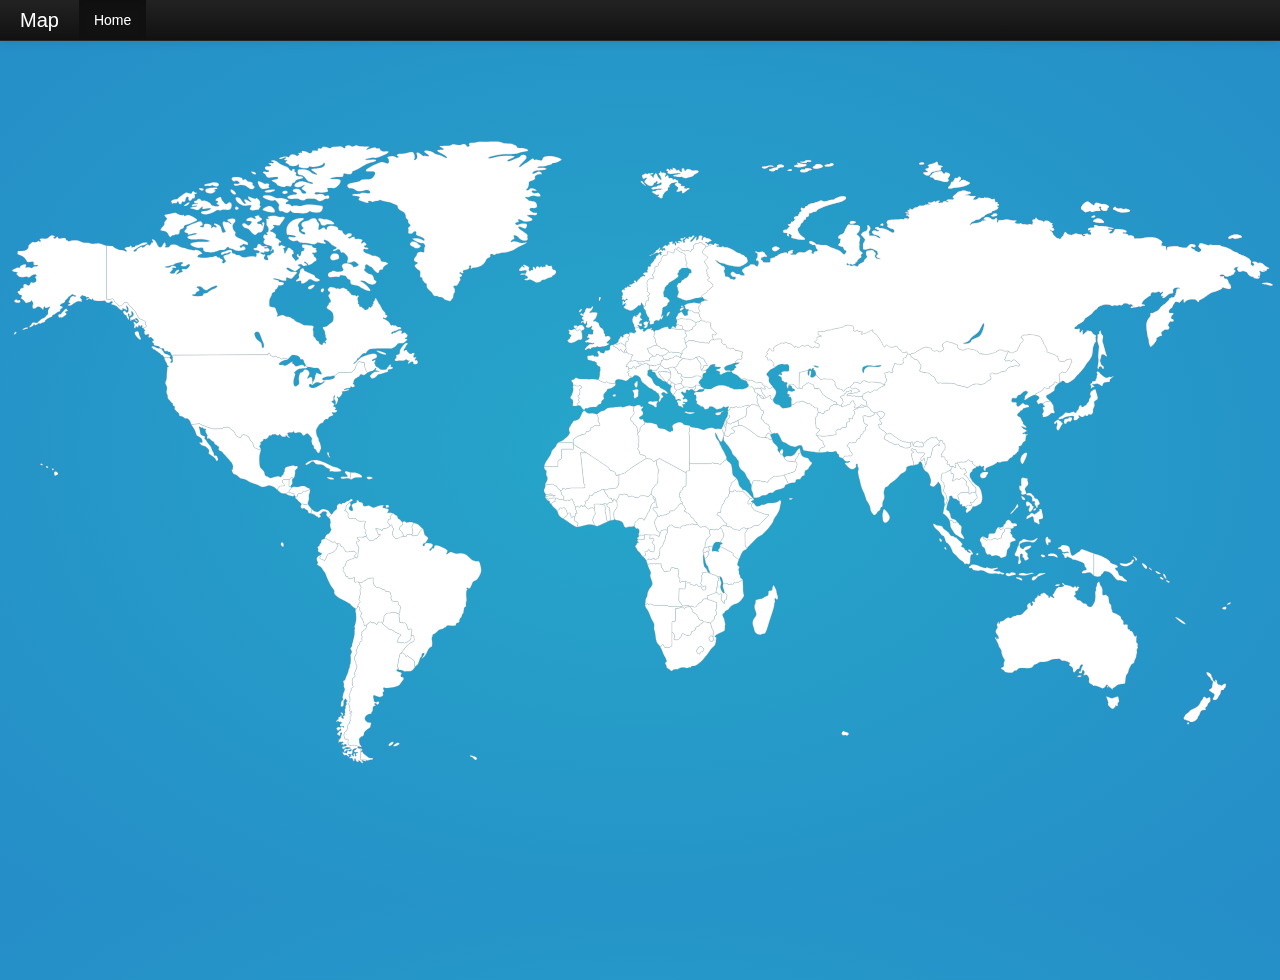
==== commit 467e5e0d: "hover states" ====
--- a/index.html
+++ b/index.html
@@ -59,7 +59,7 @@
                  viewBox="0 0 1030.717 515.959" style="enable-background:new 0 0 1030.717 515.959;"
                  xml:space="preserve">
               <g id="country_x5F_shape">
-                <g id="africacontainer">
+                <g class="africacontainer hover">
                 <path class="africa" d="M532.644,415.562c0-0.584,1.002-1.667,1.584-0.834
                   c0.584,0.834,0.334,2,1.5,2s3.25,0.418,3.584-0.082c0.332-0.5,1.832-0.918,1.832-1.834s0-17.917,0-18.584
                   c0-0.666,2.834,0.001,2.834-1.082c0-1.084,0-9.668,0-9.668s2.084-0.166,2.666-0.332c0.584-0.168,2.668-1.251,3.168-0.918
@@ -447,6 +447,61 @@
                   s0.5,1.875,1.125,2.375s2,0,2,0s0.5-0.375,0.5-1.25s0-2-0.375-2s-1,0.875-1.875,0.625s-1.5-2-1.875-2.25s0.625-1.875,0.625-2.625
                   s0.625-2.875,0.125-3.125s-0.25-1,0.375-1.5s-0.25-1.875,0.75-1.875c0.939,0,2.85,0.101,3.393-0.505
                   c0.037-0.04,0.084-0.073,0.107-0.12c0.07-0.139,0.129-0.287,0.182-0.435C569.183,354.199,568.542,352.796,567.769,352.374z"/>
+                <path class="africa" d="M596.144,359.896c-0.084-1.709-1.084-1.709-1.041-2.875
+                  c0.041-1.167,0.125-2.209-0.293-2.334c-0.416-0.125-0.166-1.125,0.5-2.125c0.668-1-1.207-1.125-1.5-2.375
+                  c-0.123-0.532,0.473-2.326,1.242-4.284c-2.336-1.608-4.729-3.36-4.729-3.36l0.143-1.73l-10.648-5.653
+                  c-0.07,1.299-0.604,2.304-1.361,2.653c-0.812,0.375,1.125,1.562,0.188,1.75s-3.062-0.875-4.562-0.25
+                  c-1.008,0.42-0.799-2.103-0.016-4.317l-2.35,0.192c0,0-0.639,0.16-1.328,0.354l0.463,1.232c0,0,0.576,1.153,0.432,1.875
+                  c-0.064,0.328-0.582,0.473-1.123,0.537c0.191,0.852,0.113,1.482,0.113,1.482l0.723,0.432c0,0-1.588,3.029-2.309,3.318
+                  c-0.193,0.076-0.648,0.354-1.205,0.713c0.424,2.129,0.945,4.657,1.725,5.369c1.438,1.312,1.188,2.812,1.5,3.688
+                  s1.562,1.875,0.688,2.25c-0.564,0.242-1.066-0.364-1.568-1.185c-0.053,0.147-0.111,0.296-0.182,0.435
+                  c-0.023,0.047-0.07,0.08-0.107,0.12c0.766,0.565,1.658,1.159,2.035,1.159c0.721,0,1.875,0.866,2.596,1.01
+                  c0.723,0.145,3.295,1.172,3.607,1.588c0.055,0.072,0.115,0.167,0.182,0.276c0.613-0.031,1.422-0.053,1.898,0.007
+                  c0.104-0.094,0.23-0.16,0.414-0.16c0.951,0,2.076,3.609,2.025,5.71c0.57,0.073,1.348,0.165,1.6,0.165
+                  c0.418,0,0.918-0.583,1.668-0.333s0.25,0.833,0.916,0.833s2-0.416,2.416-0.333c0.418,0.083,1.584,0.333,1.668-0.167
+                  c0.082-0.5,0.334-1.25,0.916-1.083c0.584,0.167,1,0.666,1.666,0.083c0.668-0.583,1.75,0,2-0.5c0.131-0.262,1.613-0.98,2.992-1.607
+                  C598.056,360.853,596.226,361.565,596.144,359.896z"/>
+                <path class="africa" d="M599.103,374.812c-0.291-0.75-0.875-4.125-0.709-5.5
+                  s-0.25-5-0.25-6.75c0-0.039-0.006-0.07-0.008-0.107c-1.379,0.627-2.861,1.346-2.992,1.607c-0.25,0.5-1.332-0.083-2,0.5
+                  c-0.666,0.583-1.082,0.084-1.666-0.083c-0.582-0.167-0.834,0.583-0.916,1.083c-0.084,0.5-1.25,0.25-1.668,0.167
+                  c-0.416-0.083-1.75,0.333-2.416,0.333s-0.166-0.583-0.916-0.833s-1.25,0.333-1.668,0.333c-0.252,0-1.029-0.092-1.6-0.165
+                  c-0.01,0.386-0.053,0.726-0.15,0.978c-0.541,1.411,1.127,4.609,1.209,5.96c0.617,0.533,1.33,1.184,1.709,1.645
+                  c0.75,0.917,0,0.833,0.082,2.833c0.084,2-0.832,1.167-1.582,1.834c-0.75,0.666-0.084,2.166-0.25,2.583
+                  c-0.168,0.417-2.418-2.917-2.584-3.417s0.834-2.5,0.584-3.666c-0.25-1.167-1.75-0.417-2.25-0.334s-1.668-1.333-1.918-1.333
+                  s-7.832,2.833-7.832,2.833l0.582,2.084l-0.164,0.005l0.414,0.911c0,0,2.5,0.125,3.625,0.875s2.875,0.875,3.25,1.125
+                  s0,3,0.125,4.375s-1.5,1.75-0.75,2.5s0.375,2,0.875,2.125s-0.875,1.75-1.5,2.125s0,1.75-0.75,2.75
+                  c-0.48,0.641-1.881,1.895-2.859,2.846c0.049,0.027,0.09,0.057,0.109,0.092c0.25,0.438,1,4.812,1.75,5.25s0.312,4.75,0.25,5.125
+                  s0.312,3.25,0.312,3.25s1.115-0.172,2.1-0.162c0.066-0.567,0.109-1.063,0.131-1.4c0.082-1.333-0.834-0.25-1.125-1.083
+                  c-0.293-0.834,2.041-2.375,4.416-3.25s3.291-1.375,3.541-2.208c0.25-0.834-0.041-3.167,0.293-4.084
+                  c0.332-0.917-0.209-1.458-0.5-3.541c-0.293-2.084-1.043-2.417-1.375-3.584c-0.334-1.167-0.25-2.083,0.457-2.125
+                  c0.709-0.042,0.709-0.375,1.293-1.5c0.582-1.125,1.25-0.666,2.375-1.5c1.125-0.833,1.166-1.875,2.957-3.25s3.75-1.333,5.5-2.375
+                  S599.394,375.562,599.103,374.812z"/>
+                <path class="africa" d="M585.062,373.979c-0.379-0.461-1.092-1.111-1.709-1.645
+                  c0.014,0.205-0.01,0.37-0.084,0.478c-0.732,1.06-2.812-2.25-3.062-4.312s1.188-3.062,0.312-5c-0.73-1.619-1.186-3.179-0.664-3.652
+                  c-0.477-0.06-1.285-0.038-1.898-0.007c0.455,0.755,1.115,2.248,1.115,2.752c0,0.576-0.721-0.144-1.01,0.576
+                  c-0.287,0.722-0.432,4.039,0.145,4.616c0.578,0.577-1.154,0.145-1.154,0.722s-0.143,2.596-0.432,2.74
+                  c-0.162,0.081,0.172,0.573,0.498,1.239c0.006-0.002,0.023-0.007,0.025-0.007c0.25,0,1.418,1.416,1.918,1.333s2-0.833,2.25,0.334
+                  c0.25,1.166-0.75,3.166-0.584,3.666s2.416,3.834,2.584,3.417c0.166-0.417-0.5-1.917,0.25-2.583c0.75-0.667,1.666,0.166,1.582-1.834
+                  C585.062,374.812,585.812,374.896,585.062,373.979z"/>
+                <path class="africa" d="M599.843,324.657l1.297-2.02l1.346-1.973
+                  c-0.633,0.143-1.201,0.294-1.404,0.396c-0.5,0.25-1.188-0.125-1.375-0.562s-1.438-0.062-2.438,0.5s-1.5,1.75-1.875,1.5
+                  s-2.625-0.562-3.25-0.562s-2.625-1.312-3.25-1.875s-2.438-0.312-2.875-0.562s-1.312-0.438-1.625-0.812s-1.062-0.312-1.688-0.188
+                  s-2.125,1-2.25,1.5c-0.039,0.159-0.186,0.312-0.361,0.46l1.285,1.169l0.289,2.02l1.152,1.01c0,0,0,1.153-0.143,2.307
+                  c-0.145,1.154-1.154,2.598-1.877,3.318c-0.213,0.214-0.516,0.897-0.836,1.752c1.104,0.274,1.926,0.694,1.865,1.027
+                  c-0.125,0.688-2,0.375-2,1.812c0,0.098-0.008,0.189-0.014,0.284l10.648,5.653l-0.143,1.73c0,0,2.393,1.752,4.729,3.36
+                  c1.039-2.642,2.4-5.582,2.758-6.132c0.625-0.959,1.25-0.792,1.793-1.459c0.541-0.666,0.707,0.334,1.541-1
+                  c0.064-0.104,0.148-0.221,0.242-0.344l-1.398-2.215L599.843,324.657z"/>
+                <path class="africa" d="M581.669,323.647l-0.289-2.02l-1.285-1.169
+                  c-0.377,0.318-0.908,0.617-0.951,0.915c-0.062,0.438-1.25,0.375-1.75,0.125s-1.812,0.312-2.062,0.688s-1.125-0.688-1.75-0.625
+                  s-2.125,0.625-2.125,0.625s-0.25,1.75-0.25,2.438s0.938,0.812,0.938,1.375s-0.75,1.062-0.812,1.438s-0.562,0.625-1.188,0.812
+                  s-0.562,1.188-1.062,1.562s-0.375,1.312-0.688,2s-0.5,1.625-0.5,2.438c0,0.652-0.084,1.572-0.469,2.046
+                  c0.799,0.082,1.006-0.043,1.406-0.243c0.576-0.289,2.885-0.865,2.885-0.865l2.35-0.192c0.521-1.471,1.293-2.809,2.141-3.058
+                  c1.096-0.322,2.588-0.194,3.76,0.098c0.32-0.854,0.623-1.538,0.836-1.752c0.723-0.721,1.732-2.164,1.877-3.318
+                  c0.143-1.153,0.143-2.307,0.143-2.307L581.669,323.647z"/>
+                <path class="africa" d="M566.781,342.199c0.221,0.497,0.443,1.64,0.701,2.931
+                  c0.557-0.359,1.012-0.637,1.205-0.713c0.721-0.289,2.309-3.318,2.309-3.318l-0.723-0.432c0,0,0.078-0.631-0.113-1.482
+                  c-0.646,0.078-1.328,0.039-1.328,0.039s0.145,1.154-1.443,0.865c-0.254-0.046-0.576-0.072-0.93-0.086
+                  c0.105,0.043,0.186,0.059,0.186,0.059L566.781,342.199z"/>
                 </g>
                 <path d="M587.289,231.632c0.531-0.465,0.844-2.289-1.363-2.192
                   c-0.02,0.12-0.031,0.243-0.031,0.372c0,0.842-1.35,2.612-2.092,4.222l1.33,0.565C585.822,233.365,586.867,232.001,587.289,231.632z
@@ -1667,21 +1722,6 @@
                   s-0.562-0.75-0.625-1.5s-0.25-1.125-0.188-1.625S563.269,141.937,563.644,141.124z M548.894,143.146
                   c-1.5,0.416-1.721,2.49-1.125,2.458c0.75-0.042,2.459-1.458,2.918-1.917C551.144,143.229,550.394,142.729,548.894,143.146z
                    M550.144,141.937c0.334-0.625-2.408-0.353-1.791,0.209C548.812,142.562,549.812,142.562,550.144,141.937z"/>
-                <path d="M599.843,324.657l1.297-2.02l1.346-1.973
-                  c-0.633,0.143-1.201,0.294-1.404,0.396c-0.5,0.25-1.188-0.125-1.375-0.562s-1.438-0.062-2.438,0.5s-1.5,1.75-1.875,1.5
-                  s-2.625-0.562-3.25-0.562s-2.625-1.312-3.25-1.875s-2.438-0.312-2.875-0.562s-1.312-0.438-1.625-0.812s-1.062-0.312-1.688-0.188
-                  s-2.125,1-2.25,1.5c-0.039,0.159-0.186,0.312-0.361,0.46l1.285,1.169l0.289,2.02l1.152,1.01c0,0,0,1.153-0.143,2.307
-                  c-0.145,1.154-1.154,2.598-1.877,3.318c-0.213,0.214-0.516,0.897-0.836,1.752c1.104,0.274,1.926,0.694,1.865,1.027
-                  c-0.125,0.688-2,0.375-2,1.812c0,0.098-0.008,0.189-0.014,0.284l10.648,5.653l-0.143,1.73c0,0,2.393,1.752,4.729,3.36
-                  c1.039-2.642,2.4-5.582,2.758-6.132c0.625-0.959,1.25-0.792,1.793-1.459c0.541-0.666,0.707,0.334,1.541-1
-                  c0.064-0.104,0.148-0.221,0.242-0.344l-1.398-2.215L599.843,324.657z"/>
-                <path d="M581.669,323.647l-0.289-2.02l-1.285-1.169
-                  c-0.377,0.318-0.908,0.617-0.951,0.915c-0.062,0.438-1.25,0.375-1.75,0.125s-1.812,0.312-2.062,0.688s-1.125-0.688-1.75-0.625
-                  s-2.125,0.625-2.125,0.625s-0.25,1.75-0.25,2.438s0.938,0.812,0.938,1.375s-0.75,1.062-0.812,1.438s-0.562,0.625-1.188,0.812
-                  s-0.562,1.188-1.062,1.562s-0.375,1.312-0.688,2s-0.5,1.625-0.5,2.438c0,0.652-0.084,1.572-0.469,2.046
-                  c0.799,0.082,1.006-0.043,1.406-0.243c0.576-0.289,2.885-0.865,2.885-0.865l2.35-0.192c0.521-1.471,1.293-2.809,2.141-3.058
-                  c1.096-0.322,2.588-0.194,3.76,0.098c0.32-0.854,0.623-1.538,0.836-1.752c0.723-0.721,1.732-2.164,1.877-3.318
-                  c0.143-1.153,0.143-2.307,0.143-2.307L581.669,323.647z"/>
                 <path d="M691.876,209.735c-1.336-1.113-3.672-2.449-3.895-1.781
                   s-1.67,0.779-2.225,0.111c-0.557-0.667-1.002-1.445-2.672-0.778c-1.668,0.667-2.781,1.558-2.893,2.226s-1.225,1.335-1.336,0.445
                   c-0.111-0.891-1.445-1.225-2.336-1.447s-2.336,0.223-2.447-0.668c-0.111-0.89-1.447-1.891-1.559-2.893s0.223-2.447-0.668-2.67
@@ -2530,46 +2570,6 @@
                       c-2.166-0.917-3.443-0.847-2,0.417c0.668,0.583-3.711,1.037-3,1.75C641.144,30.729,649.144,29.979,649.394,28.229z"/>
                   </g>
                 </g>
-                <path d="M566.781,342.199c0.221,0.497,0.443,1.64,0.701,2.931
-                  c0.557-0.359,1.012-0.637,1.205-0.713c0.721-0.289,2.309-3.318,2.309-3.318l-0.723-0.432c0,0,0.078-0.631-0.113-1.482
-                  c-0.646,0.078-1.328,0.039-1.328,0.039s0.145,1.154-1.443,0.865c-0.254-0.046-0.576-0.072-0.93-0.086
-                  c0.105,0.043,0.186,0.059,0.186,0.059L566.781,342.199z"/>
-                <path d="M599.103,374.812c-0.291-0.75-0.875-4.125-0.709-5.5
-                  s-0.25-5-0.25-6.75c0-0.039-0.006-0.07-0.008-0.107c-1.379,0.627-2.861,1.346-2.992,1.607c-0.25,0.5-1.332-0.083-2,0.5
-                  c-0.666,0.583-1.082,0.084-1.666-0.083c-0.582-0.167-0.834,0.583-0.916,1.083c-0.084,0.5-1.25,0.25-1.668,0.167
-                  c-0.416-0.083-1.75,0.333-2.416,0.333s-0.166-0.583-0.916-0.833s-1.25,0.333-1.668,0.333c-0.252,0-1.029-0.092-1.6-0.165
-                  c-0.01,0.386-0.053,0.726-0.15,0.978c-0.541,1.411,1.127,4.609,1.209,5.96c0.617,0.533,1.33,1.184,1.709,1.645
-                  c0.75,0.917,0,0.833,0.082,2.833c0.084,2-0.832,1.167-1.582,1.834c-0.75,0.666-0.084,2.166-0.25,2.583
-                  c-0.168,0.417-2.418-2.917-2.584-3.417s0.834-2.5,0.584-3.666c-0.25-1.167-1.75-0.417-2.25-0.334s-1.668-1.333-1.918-1.333
-                  s-7.832,2.833-7.832,2.833l0.582,2.084l-0.164,0.005l0.414,0.911c0,0,2.5,0.125,3.625,0.875s2.875,0.875,3.25,1.125
-                  s0,3,0.125,4.375s-1.5,1.75-0.75,2.5s0.375,2,0.875,2.125s-0.875,1.75-1.5,2.125s0,1.75-0.75,2.75
-                  c-0.48,0.641-1.881,1.895-2.859,2.846c0.049,0.027,0.09,0.057,0.109,0.092c0.25,0.438,1,4.812,1.75,5.25s0.312,4.75,0.25,5.125
-                  s0.312,3.25,0.312,3.25s1.115-0.172,2.1-0.162c0.066-0.567,0.109-1.063,0.131-1.4c0.082-1.333-0.834-0.25-1.125-1.083
-                  c-0.293-0.834,2.041-2.375,4.416-3.25s3.291-1.375,3.541-2.208c0.25-0.834-0.041-3.167,0.293-4.084
-                  c0.332-0.917-0.209-1.458-0.5-3.541c-0.293-2.084-1.043-2.417-1.375-3.584c-0.334-1.167-0.25-2.083,0.457-2.125
-                  c0.709-0.042,0.709-0.375,1.293-1.5c0.582-1.125,1.25-0.666,2.375-1.5c1.125-0.833,1.166-1.875,2.957-3.25s3.75-1.333,5.5-2.375
-                  S599.394,375.562,599.103,374.812z"/>
-                <path d="M596.144,359.896c-0.084-1.709-1.084-1.709-1.041-2.875
-                  c0.041-1.167,0.125-2.209-0.293-2.334c-0.416-0.125-0.166-1.125,0.5-2.125c0.668-1-1.207-1.125-1.5-2.375
-                  c-0.123-0.532,0.473-2.326,1.242-4.284c-2.336-1.608-4.729-3.36-4.729-3.36l0.143-1.73l-10.648-5.653
-                  c-0.07,1.299-0.604,2.304-1.361,2.653c-0.812,0.375,1.125,1.562,0.188,1.75s-3.062-0.875-4.562-0.25
-                  c-1.008,0.42-0.799-2.103-0.016-4.317l-2.35,0.192c0,0-0.639,0.16-1.328,0.354l0.463,1.232c0,0,0.576,1.153,0.432,1.875
-                  c-0.064,0.328-0.582,0.473-1.123,0.537c0.191,0.852,0.113,1.482,0.113,1.482l0.723,0.432c0,0-1.588,3.029-2.309,3.318
-                  c-0.193,0.076-0.648,0.354-1.205,0.713c0.424,2.129,0.945,4.657,1.725,5.369c1.438,1.312,1.188,2.812,1.5,3.688
-                  s1.562,1.875,0.688,2.25c-0.564,0.242-1.066-0.364-1.568-1.185c-0.053,0.147-0.111,0.296-0.182,0.435
-                  c-0.023,0.047-0.07,0.08-0.107,0.12c0.766,0.565,1.658,1.159,2.035,1.159c0.721,0,1.875,0.866,2.596,1.01
-                  c0.723,0.145,3.295,1.172,3.607,1.588c0.055,0.072,0.115,0.167,0.182,0.276c0.613-0.031,1.422-0.053,1.898,0.007
-                  c0.104-0.094,0.23-0.16,0.414-0.16c0.951,0,2.076,3.609,2.025,5.71c0.57,0.073,1.348,0.165,1.6,0.165
-                  c0.418,0,0.918-0.583,1.668-0.333s0.25,0.833,0.916,0.833s2-0.416,2.416-0.333c0.418,0.083,1.584,0.333,1.668-0.167
-                  c0.082-0.5,0.334-1.25,0.916-1.083c0.584,0.167,1,0.666,1.666,0.083c0.668-0.583,1.75,0,2-0.5c0.131-0.262,1.613-0.98,2.992-1.607
-                  C598.056,360.853,596.226,361.565,596.144,359.896z"/>
-                <path d="M585.062,373.979c-0.379-0.461-1.092-1.111-1.709-1.645
-                  c0.014,0.205-0.01,0.37-0.084,0.478c-0.732,1.06-2.812-2.25-3.062-4.312s1.188-3.062,0.312-5c-0.73-1.619-1.186-3.179-0.664-3.652
-                  c-0.477-0.06-1.285-0.038-1.898-0.007c0.455,0.755,1.115,2.248,1.115,2.752c0,0.576-0.721-0.144-1.01,0.576
-                  c-0.287,0.722-0.432,4.039,0.145,4.616c0.578,0.577-1.154,0.145-1.154,0.722s-0.143,2.596-0.432,2.74
-                  c-0.162,0.081,0.172,0.573,0.498,1.239c0.006-0.002,0.023-0.007,0.025-0.007c0.25,0,1.418,1.416,1.918,1.333s2-0.833,2.25,0.334
-                  c0.25,1.166-0.75,3.166-0.584,3.666s2.416,3.834,2.584,3.417c0.166-0.417-0.5-1.917,0.25-2.583c0.75-0.667,1.666,0.166,1.582-1.834
-                  C585.062,374.812,585.812,374.896,585.062,373.979z"/>
                 <path d="M946.562,392.337c-0.174-1.04,9.166,5,8.166,5.666
                   C953.728,398.668,946.728,393.337,946.562,392.337z"/>
                 <path d="M694.228,221.294c0.625,0.375,0.5,0.876,1.084,0.793
@@ -2758,6 +2758,8 @@
       });
       $(".africa").click(function() {
         $("path:not(.africa)").fadeOut();
+        $(".africacontainer").removeClass("hover");
+        //$("svg").css({"width": "3000px"});
       });
     </script>
 
--- a/assets/css/custom.css
+++ b/assets/css/custom.css
@@ -79,7 +79,7 @@
 path:hover {
   fill: #333;
 }
-#africacontainer:hover .africa {
+.africacontainer.hover:hover .africa {
   fill: #333;
 }
 svg {
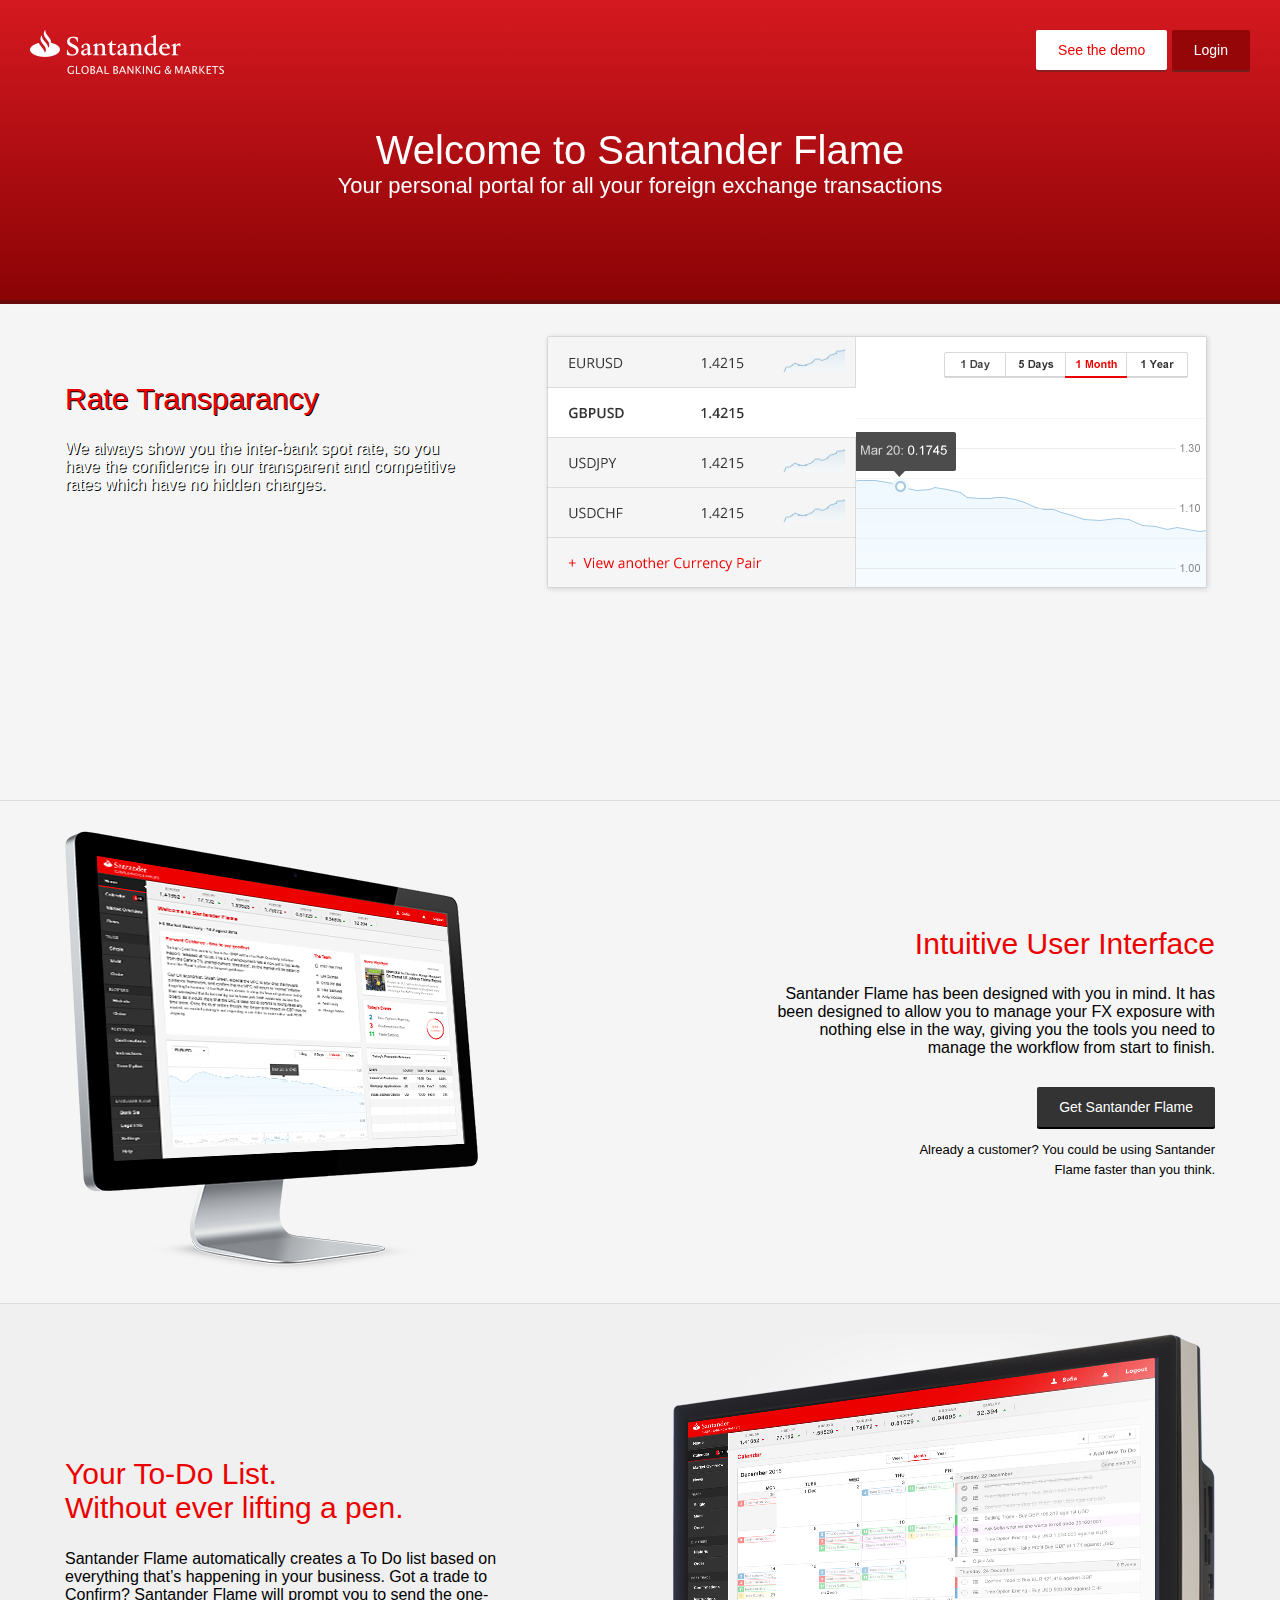
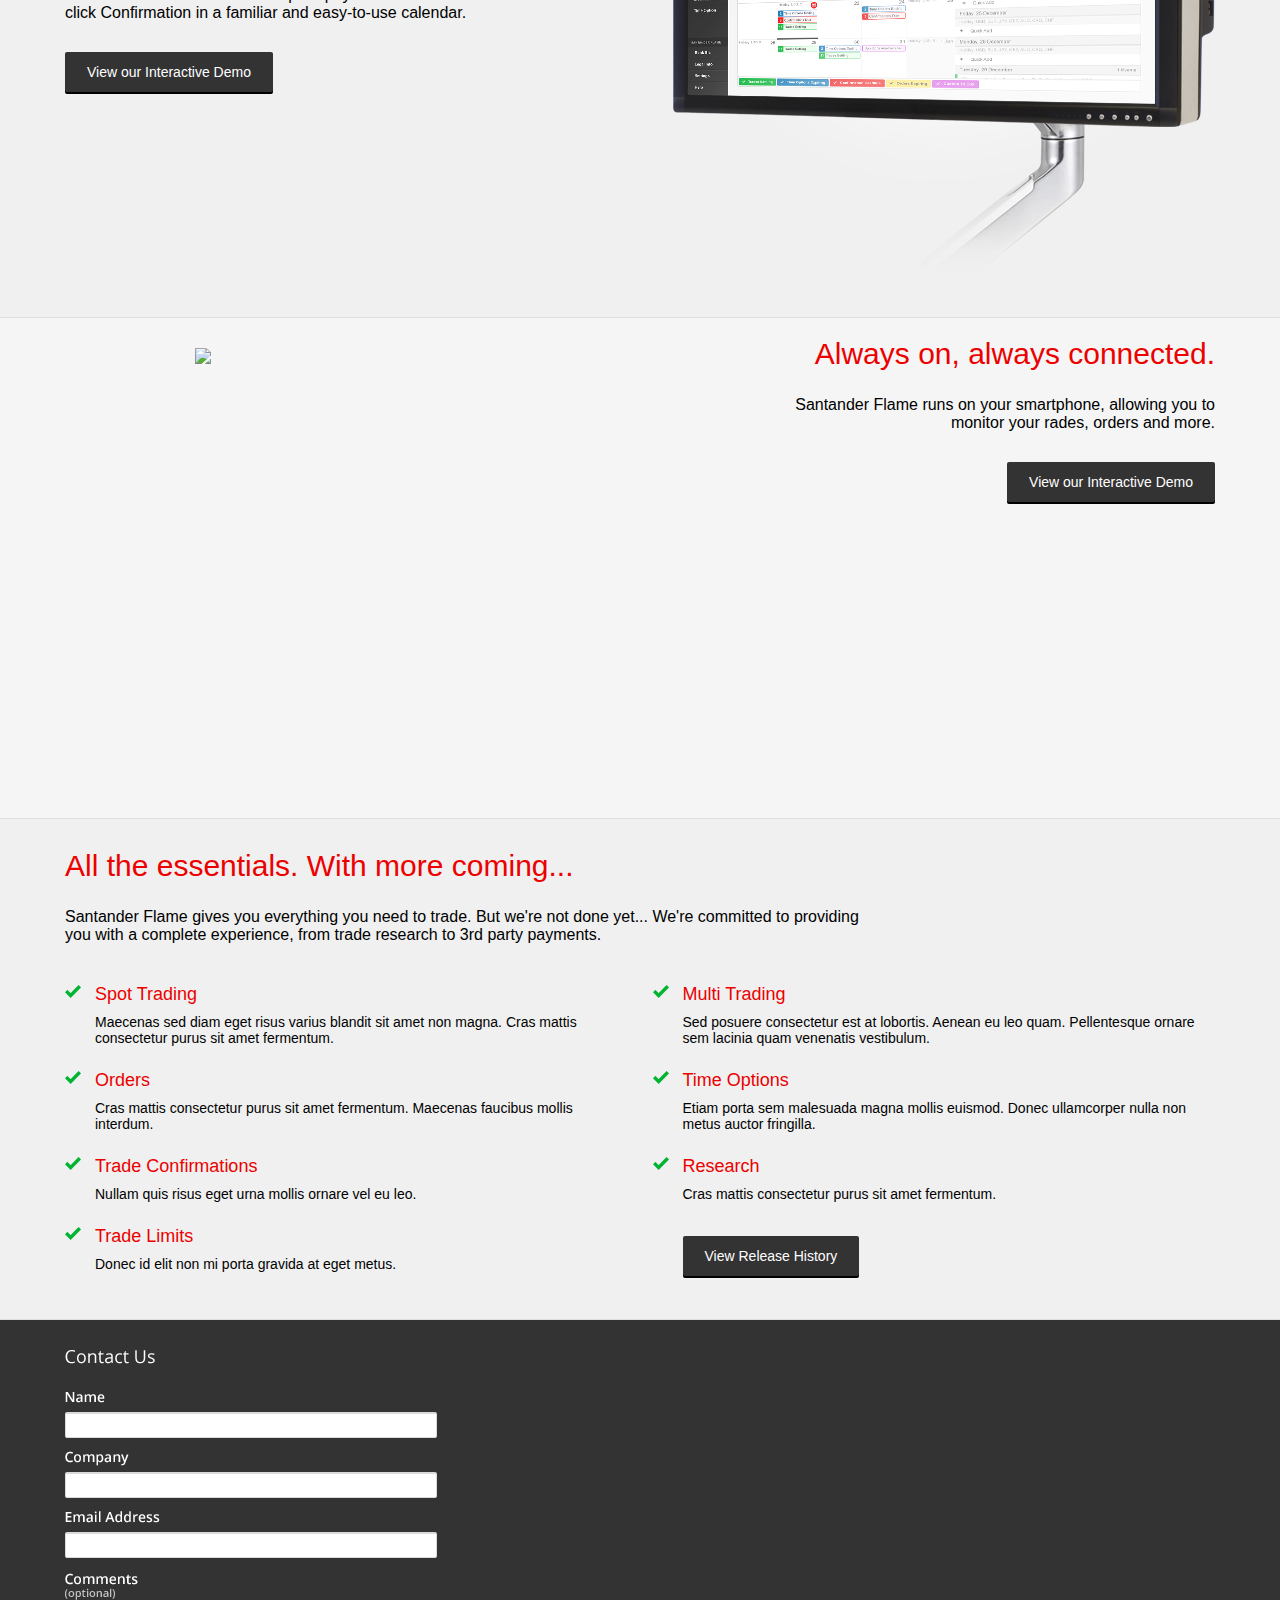
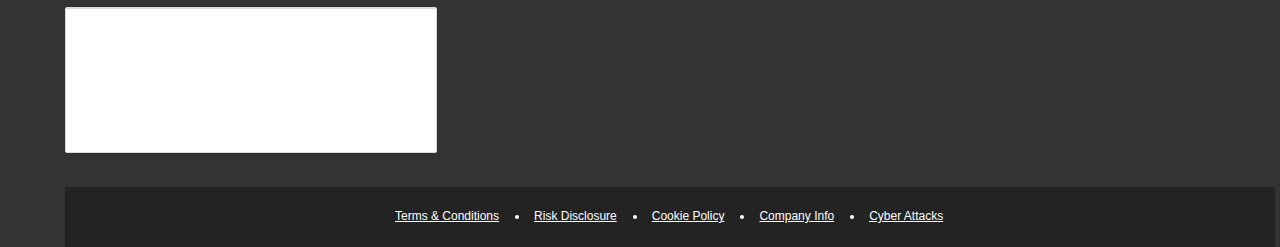
==== commit 41c722aa: "Moving Flame Files" ====
--- a/index.html
+++ b/index.html
@@ -1,2767 +1,156 @@
-<!DOCTYPE html>
-<html lang="en">
-  <head>
-    <meta charset="utf-8">
-    <title>Map</title>
-    <meta name="viewport" content="width=device-width, initial-scale=1.0">
-    <meta name="description" content="">
-    <meta name="author" content="">
+<!doctype html>
+<html lang="en-gb">
+<head>
+	<meta http-equiv="Content-Type" content="text/html; charset=utf-8">
+	<title>Santander Flame</title>
+	<link rel="stylesheet" type="text/css" href="styles.css">
+	<link rel="stylesheet" type="text/css" href="animate.css">
+	<script src="http://code.jquery.com/jquery-latest.min.js"
+	type="text/javascript"></script>
+	<script type='text/javascript' src='jquery.backstretch.min.js'></script>
+	<script type='text/javascript' src='classie.js'></script>
 
-    <!-- Le styles -->
-    <link href="assets/css/bootstrap.css" rel="stylesheet">
-    <link href="assets/css/custom.css" rel="stylesheet">
-    <link href="assets/css/bootstrap-responsive.css" rel="stylesheet">
-    <link href="assets/css/screen.css?v=1.0" rel="stylesheet">
-    <link href="assets/css/animate.css" rel="stylesheet">
+</head>
 
-    <!-- HTML5 shim, for IE6-8 support of HTML5 elements -->
-    <!--[if lt IE 9]>
-      <script src="../assets/js/html5shiv.js"></script>
-    <![endif]-->
+<body>
+	<div class="loginmodal">
+		<img class="animated slideInUp" src="img/login.png" />
+	</div>
+	<div class="pagecontainer">
+		<header>
+			<img class="logo" src="img/logo.png" />
+			<div class="headerbuttons">
+				<button class="demolink">See the demo</button>
+				<button class="loginlink">Login</button>
+			</div>
+			<h1>Welcome to Santander Flame</h1>
+			<p>Your personal portal for all your foreign exchange transactions</p>
+		</header>
+		<section class="first">
+			<div class="container clearfix">
+				<div class="text">
+					<h2>Rate Transparancy</h2>
+					<p class="blurb">We always show you the inter-bank spot rate, so you have the confidence in our transparent and competitive rates which have no hidden charges.</p>
+				</div>
+				<img class="rates" src="img/rates.png" />
+			</div>
+		</section>
+		<section class="even">
+			<div class="container clearfix">
+				<div class="text">
+					<h2>Intuitive User Interface</h2>
+					<p class="blurb">Santander Flame has been designed with you in mind. It has been designed to allow you to manage your FX exposure with nothing else in the way, giving you the tools you need to manage the workflow from start to finish.</p>
+					<button>Get Santander Flame</button>
+					<p class="buttonhint"> Already a customer? You could be using Santander Flame faster than you think.</p>
+				</div>
+				<img class="featureimage homepage" src="img/homepage.png" />
+			</div>
+		</section>
+		<section class="odd">
+			<div class="container clearfix">
+				<div class="text">
+					<h2>Your To-Do List.<br />Without ever lifting a pen.</h2>
+					<p class="blurb">Santander Flame automatically creates a To Do list based on everything that’s happening in your business. Got a trade to Confirm? Santander Flame will prompt you to send the one-click Confirmation in a familiar and easy-to-use calendar.</p>
+					<button>View our Interactive Demo</button>
+				</div>
+				<img class="featureimage homepage" src="img/calendar.png" />
+			</div>
+		</section>
+		<section class="even">
+			<div class="container clearfix">
+				<div class="text">
+					<h2>Always on, always connected.</h2>
+					<p class="blurb">Santander Flame runs on your smartphone, allowing you to monitor your rades, orders and more.</p>
+					<button>View our Interactive Demo</button>
+				</div>
+				<img class="featureimage iphone" src="img/iphone.png" />
+			</div>
+		</section>
+		<section class="featuresection">
+			<div class="container clearfix">
+				<div class="text">
+					<h2>All the essentials. With more coming...</h2>
+					<p class="blurb">Santander Flame gives you everything you need to trade. But we're not done yet... We're committed to providing you with a complete experience, from trade research to 3rd party payments.</p>
+				</div>
+				<div class="featurecontainer clearfix">
+					<div class="feature">
+						<h3>Spot Trading</h3>
+						<p>Maecenas sed diam eget risus varius blandit sit amet non magna. Cras mattis consectetur purus sit amet fermentum.</p>
+					</div>
+					<div class="feature">
+						<h3>Multi Trading</h3>
+						<p>Sed posuere consectetur est at lobortis. Aenean eu leo quam. Pellentesque ornare sem lacinia quam venenatis vestibulum.</p>
+					</div>
+					<div class="feature">
+						<h3>Orders</h3>
+						<p>Cras mattis consectetur purus sit amet fermentum. Maecenas faucibus mollis interdum.</p>
+					</div>
+					<div class="feature">
+						<h3>Time Options</h3>
+						<p>Etiam porta sem malesuada magna mollis euismod. Donec ullamcorper nulla non metus auctor fringilla.</p>
+					</div>
+					<div class="feature">
+						<h3>Trade Confirmations</h3>
+						<p>Nullam quis risus eget urna mollis ornare vel eu leo.</p>
+					</div>
+					<div class="feature">
+						<h3>Research</h3>
+						<p>Cras mattis consectetur purus sit amet fermentum.</p>
+					</div>
+					<div class="feature">
+						<h3>Trade Limits</h3>
+						<p>Donec id elit non mi porta gravida at eget metus.</p>
+					</div>
+					<div class="releasehistory">
+						<button>View Release History</button>
+					</div>
+				</div>
+			</div>
+		</section>
+		<footer>
+			<div class="container clearfix">
+				<img class="contactform" src="img/form.png" />
+				<div class="login-footer">
+			        <ul>
+			            <li><span class="item">Terms &amp; Conditions</span></li>
+			            <li><span class="item">Risk Disclosure</span></li>
+			            <li><span class="item">Cookie Policy</span></li>
+			            <li><span class="item">Company Info</span></li>
+			            <li><span class="item last">Cyber Attacks</span></li>
+			        </ul>
+	    		</div>
+	    	</div>
+		</footer>
+	</div>
+	<script type='text/javascript'>
+ 		 $(".first").backstretch("img/bkgdark.jpg");
 
-    <!-- Fav and touch icons -->
-    <link rel="apple-touch-icon-precomposed" sizes="144x144" href="ico/apple-touch-icon-144-precomposed.png">
-    <link rel="apple-touch-icon-precomposed" sizes="114x114" href="ico/apple-touch-icon-114-precomposed.png">
-    <link rel="apple-touch-icon-precomposed" sizes="72x72" href="ico/apple-touch-icon-72-precomposed.png">
-    <link rel="apple-touch-icon-precomposed" href="ico/apple-touch-icon-57-precomposed.png">
-    <link rel="shortcut icon" href="ico/favicon.png">
-  </head>
-  <body>
-    <div class="shield"></div>
-    <div class="countrypopup egyptbox fadeInUpBig">
-      <img src="http://stream1.gifsoup.com/view/973782/walk-like-an-egyptian-o.gif" width="300px"/>
-      <p class="close">close</p>
-    </div>
-    <div class="navbar navbar-inverse navbar-fixed-top">
-      <div class="navbar-inner">
-        <div class="container-fluid">
-          <button type="button" class="btn btn-navbar" data-toggle="collapse" data-target=".nav-collapse">
-            <span class="icon-bar"></span>
-            <span class="icon-bar"></span>
-            <span class="icon-bar"></span>
-          </button>
-          <a class="brand" href="#">Map</a>
-          <div class="nav-collapse collapse">
-            <!-- <p class="navbar-text pull-right">test</p> -->
-            <ul class="nav">
-              <li class="active"><a href="#">Home</a></li>
-            </ul>
-          </div><!--/.nav-collapse -->
-        </div>
-      </div>
-    </div>
+ 		 function init() {
+		    window.addEventListener('scroll', function(e){
+		        var distanceY = window.pageYOffset || document.documentElement.scrollTop,
+		            shrinkOn = 200,
+		            header = document.querySelector("header");
+		        if (distanceY > shrinkOn) {
+		            classie.add(header,"smaller");
+		        } else {
+		            if (classie.has(header,"smaller")) {
+		                classie.remove(header,"smaller");
+		            }
+		        }
+		    });
+		}
+		window.onload = init();
 
-    <div class="container-fluid ">
-      <div class="row-fluid">
-        <div class="span12">
-            <div class="mapcontainer animated fadeInUp">
-              <svg version="1.1" xmlns="http://www.w3.org/2000/svg" xmlns:xlink="http://www.w3.org/1999/xlink" x="0px" y="0px"
-                 viewBox="0 0 1030.717 515.959" style="enable-background:new 0 0 1030.717 515.959;"
-                 xml:space="preserve">
-              <g id="country_x5F_shape">
-                <g class="africacontainer hover">
-                <path class="africa" d="M532.644,415.562c0-0.584,1.002-1.667,1.584-0.834
-                  c0.584,0.834,0.334,2,1.5,2s3.25,0.418,3.584-0.082c0.332-0.5,1.832-0.918,1.832-1.834s0-17.917,0-18.584
-                  c0-0.666,2.834,0.001,2.834-1.082c0-1.084,0-9.668,0-9.668s2.084-0.166,2.666-0.332c0.584-0.168,2.668-1.251,3.168-0.918
-                  c0.5,0.334,1.166,1.5,1.5,1.084c0.332-0.416,1.166-1.25,2-1.25c0.453,0,1.199-0.196,1.895-0.362
-                  c-0.139-0.245-0.227-0.475-0.227-0.651c0-0.704-5.074,0.142-5.92,0.424c-0.846,0.281-3.521,0.704-4.367,0.281s-6.201,0-6.201,0
-                  l-0.986-0.986c0,0-8.738,0-9.724,0s-1.69-0.141-2.536-0.705c-0.846-0.563-1.691-0.562-2.678-0.141
-                  c-0.987,0.422-0.563-0.563-1.269-0.563c-0.704,0-0.986,0.704-0.986,0.704l-0.881,0.232c-0.092,0.861,0.668,2.442,1.588,3.685
-                  c0.959,1.291,2.125,3.708,2.75,5.75c0.625,2.041,2.417,4.333,2.875,5.875c0.459,1.541-0.332,3.75,0.125,4.75
-                  c0.459,1,0.75,2.708,1,4.417c0.25,1.708,0.375,5.333,1.917,6.833c0.586,0.57,1.189,1.364,1.75,2.25
-                  C532.123,415.92,532.644,416.002,532.644,415.562z"/>
-                <path class="africa" d="M570.144,378.312l-0.414-0.911l-2.418,0.077
-                  c-1.584,0.417-1.584,0.918-1.584,1.418s-1.5,1.666-2.584,2c-1.082,0.333-2.25,2.832-2.916,3.166s-2.916-0.5-3.584-0.584
-                  c-0.303-0.037-0.854,0.082-1.438,0.222c0.416,0.733,1.287,1.604,1.605,1.604c0.422,0,0.562,2.959,1.549,3.382
-                  s2.818,1.409,2.818,1.973s1.129,1.269,1.129,2.114s1.115,2,1.973,1.973c1.801-0.059,1.988,0.691,1.988,1.191s2.375,0,2.688,0.5
-                  c0.289,0.46,2.633,0.287,3.203,0.596c0.979-0.951,2.379-2.205,2.859-2.846c0.75-1,0.125-2.375,0.75-2.75s2-2,1.5-2.125
-                  s-0.125-1.375-0.875-2.125s0.875-1.125,0.75-2.5s0.25-4.125-0.125-4.375s-2.125-0.375-3.25-1.125S570.144,378.312,570.144,378.312z
-                  "/>
-                <path class="africa" d="M564.281,394.745c-0.857,0.027-1.973-1.127-1.973-1.973
-                  s-1.129-1.551-1.129-2.114s-1.832-1.55-2.818-1.973s-1.127-3.382-1.549-3.382c-0.318,0-1.189-0.871-1.605-1.604
-                  c-0.695,0.166-1.441,0.362-1.895,0.362c-0.834,0-1.668,0.834-2,1.25c-0.334,0.416-1-0.75-1.5-1.084
-                  c-0.5-0.333-2.584,0.75-3.168,0.918c-0.582,0.166-2.666,0.332-2.666,0.332s0,8.584,0,9.668c0,1.083-2.834,0.416-2.834,1.082
-                  c0,0.311,0,4.166,0,8.289c0.611,0.222,1.191,0.519,1.334,0.879c0.334,0.833,1.084,2.666,0.916,3.166
-                  c-0.166,0.5-0.582,0.167-0.582,0.667s-0.334,1.25,0.5,1.25c0.832,0,2.25,0.499,2.832-0.167c0.584-0.666,2.502-2.166,2.584-2.916
-                  c0.084-0.75,0.5-2.417,1.916-1.5c1.418,0.916,1.502,1.083,3.334,1.083c1.834,0,2.334-0.083,2.666-1.25
-                  c0.334-1.167,0.002-2.083,1.084-2.083c1.084,0,2.416-1,2.416-1.75s0.5-1.917,1.168-1.917c0.666,0,2.082-0.834,2.25-1.667
-                  c0.166-0.833,1.332-0.5,1.75-1c0.203-0.245,0.607-0.83,0.967-1.362c0-0.005-0.01-0.007-0.01-0.013
-                  C566.269,395.437,566.082,394.687,564.281,394.745z"/>
-                <path class="africa" d="M572.675,407.198c-0.697,0-1.916,1.686-1.916,2.033
-                  s0.871,2.556,1.742,2.613c0.871,0.059,1.51,0,1.568-0.639c0.027-0.314,0.254-0.571,0.475-0.752
-                  c-0.068-0.547-0.211-1.721-0.262-2.426C573.771,407.685,573.126,407.198,572.675,407.198z"/>
-                <path class="africa" d="M565.062,415.896c-0.334-0.667-2.5,0.5-2.834,1.166
-                  c-0.332,0.666-1.666,2.5-1.666,2.5l1.666,2.334l1.166,0.166c0,0,0.334-0.833,0.668-1.5c0.332-0.667,1.832,0.167,1.832-0.5
-                  s1-1.333,1-2S565.394,416.562,565.062,415.896z"/>
-                <path class="africa" d="M574.582,410.749c0,0-0.014-0.113-0.037-0.295
-                  c-0.221,0.181-0.447,0.438-0.475,0.752c-0.059,0.639-0.697,0.697-1.568,0.639c-0.871-0.058-1.742-2.266-1.742-2.613
-                  s1.219-2.033,1.916-2.033c0.451,0,1.096,0.486,1.607,0.83c-0.02-0.254-0.025-0.449-0.014-0.529c0.062-0.375,0.5-4.688-0.25-5.125
-                  s-1.5-4.812-1.75-5.25s-3-0.188-3.312-0.688c-0.309-0.494-2.627-0.014-2.678-0.487c-0.359,0.532-0.764,1.117-0.967,1.362
-                  c-0.418,0.5-1.584,0.167-1.75,1c-0.168,0.833-1.584,1.667-2.25,1.667c-0.668,0-1.168,1.167-1.168,1.917s-1.332,1.75-2.416,1.75
-                  c-1.082,0-0.75,0.916-1.084,2.083c-0.332,1.167-0.832,1.25-2.666,1.25c-1.832,0-1.916-0.167-3.334-1.083
-                  c-1.416-0.917-1.832,0.75-1.916,1.5c-0.082,0.75-2,2.25-2.584,2.916c-0.582,0.666-2,0.167-2.832,0.167c-0.834,0-0.5-0.75-0.5-1.25
-                  s0.416-0.167,0.582-0.667c0.168-0.5-0.582-2.333-0.916-3.166c-0.143-0.36-0.723-0.657-1.334-0.879c0,4.727,0,9.806,0,10.295
-                  c0,0.916-1.5,1.334-1.832,1.834c-0.334,0.5-2.418,0.082-3.584,0.082s-0.916-1.166-1.5-2c-0.582-0.833-1.584,0.25-1.584,0.834
-                  c0,0.44-0.521,0.358-1.207,0.292c0.914,1.443,1.711,3.131,2.125,4.5c0.666,2.208,2.291,4.292,2.707,5.583
-                  c0.416,1.292,0.875,2.5,0,2.625s-0.875,0.875,0.041,2.292c0.918,1.417,0.125,2.25,0.918,2.417c0.791,0.166,0.541,0.666,1.166,0.708
-                  s1.084,0.667,1.5,1.208c0.416,0.542,1.375,0.542,1.834-0.125s1.875-0.875,3.332-0.875c1.459,0,1.168-0.625,2.584-1.041
-                  c1.416-0.417,3.125-0.459,4.334-0.042s2.125,0.042,2.709-0.333c0.582-0.375,1.707,0.583,1.791-0.375
-                  c0.084-0.959,1.25-0.792,2.334-0.792c1.082,0,3.707-1.708,5.791-3.667c2.084-1.958,5.541-6.25,6.709-8.208
-                  c1.166-1.959,3.082-3.625,4.041-4.5c0.717-0.654,1.131-2.961,1.328-4.642C575.697,410.577,574.582,410.749,574.582,410.749z
-                   M565.894,420.062c0,0.667-1.5-0.167-1.832,0.5c-0.334,0.667-0.668,1.5-0.668,1.5l-1.166-0.166l-1.666-2.334
-                  c0,0,1.334-1.834,1.666-2.5c0.334-0.666,2.5-1.833,2.834-1.166c0.332,0.666,1.832,1.499,1.832,2.166
-                  S565.894,419.395,565.894,420.062z"/>
-                <path class="africa" d="M521.299,381.357c0.705,0,0.281,0.985,1.269,0.563
-                  c0.987-0.422,1.832-0.423,2.678,0.141c0.845,0.564,1.549,0.705,2.536,0.705s9.724,0,9.724,0l0.986,0.986c0,0,5.355-0.423,6.201,0
-                  s3.521,0,4.367-0.281c0.146-0.049,0.422-0.114,0.771-0.186l-3.213-4.395l0.289-9.377l4.182,0.145l0.721-0.721l0.596-5.598
-                  c-0.219-0.106-0.475-0.152-0.762-0.029c-0.875,0.375-1.625,0.25-2.5,0.25s-1,0.875-1.5,0.75s-0.125-1.625,0-2.25
-                  s-0.75-1.75-1.375-2.25s0.75-3.625,0.375-4s-0.5-1.375-0.5-2.25s-0.625-0.375-1.875-0.375s-1.375-0.625-1.375-0.625
-                  s-1.5-0.375-2.25,0s-0.625,2.625-1.125,2.5s-2,0.125-3.25,0.5s-1.75-0.25-2.375-1.75s-1.375-1-1.125-2.125s-0.5-2.375-0.5-2.375
-                  s-8.25-0.125-9.125,0c-0.356,0.051-0.979,0.433-1.594,0.867c0.512,1.924,2.112,5.129,2.469,5.883
-                  c0.375,0.792-0.459,1.5-0.459,2.959c0,1.458,1.584,4.125,1.75,5.916c0.168,1.792-1,2.917-2,4.084c-1,1.166-2.041,3.791-2.041,5.416
-                  s-1.5,3.209-1.459,3.959c0.043,0.75-0.207,2.958-0.374,3.791c-0.007,0.032-0.002,0.073-0.005,0.107l0.881-0.232
-                  C520.312,382.062,520.595,381.357,521.299,381.357z"/>
-                <path class="africa" d="M571.572,356.966c-0.377,0-1.27-0.594-2.035-1.159
-                  c-0.543,0.605-2.453,0.505-3.393,0.505c-1,0-0.125,1.375-0.75,1.875s-0.875,1.25-0.375,1.5s-0.125,2.375-0.125,3.125
-                  s-1,2.375-0.625,2.625s1,2,1.875,2.25s1.5-0.625,1.875-0.625s0.375,1.125,0.375,2s-0.5,1.25-0.5,1.25s-1.375,0.5-2,0
-                  s-1.125-1.875-1.125-2.375s-1.5-0.5-2.125-0.5s-1.25-1.125-1.5-1.625s-1,0.125-1,0.5s-0.625,0.375-1.25,0.375s-1.875-1-2.375-0.75
-                  s-1-0.875-0.875-1.375s-1.25-0.125-1.75,0.125s-0.75-0.625-0.75-0.625s-0.287-0.502-0.738-0.721l-0.596,5.598l-0.721,0.721
-                  l-4.182-0.145l-0.289,9.377l3.213,4.395c1.676-0.342,5.148-0.821,5.148-0.238c0,0.177,0.088,0.406,0.227,0.651
-                  c0.584-0.14,1.135-0.259,1.438-0.222c0.668,0.084,2.918,0.918,3.584,0.584s1.834-2.833,2.916-3.166c1.084-0.334,2.584-1.5,2.584-2
-                  s0-1.001,1.584-1.418l2.418-0.077l0.164-0.005l-0.582-2.084c0,0,7.385-2.76,7.807-2.826c-0.326-0.666-0.66-1.158-0.498-1.239
-                  c0.289-0.145,0.432-2.163,0.432-2.74s1.732-0.145,1.154-0.722c-0.576-0.577-0.432-3.895-0.145-4.616c0.289-0.72,1.01,0,1.01-0.576
-                  c0-0.577-0.865-2.452-1.297-3.028c-0.312-0.416-2.885-1.443-3.607-1.588C573.447,357.832,572.292,356.966,571.572,356.966z"/>
-                <path class="africa" d="M570.388,335.54c-0.621,0.174-1.283,0.375-1.557,0.512
-                  c-0.4,0.2-0.607,0.325-1.406,0.243c-0.096,0.118-0.205,0.217-0.344,0.267c-0.688,0.25-0.562,1.812-0.562,1.812
-                  s-0.625,0.062-0.625,0.812c0,0.509,0.344,0.727,0.564,0.816c0.354,0.014,0.676,0.04,0.93,0.086
-                  c1.588,0.289,1.443-0.865,1.443-0.865s2.309,0.145,2.451-0.576c0.145-0.722-0.432-1.875-0.432-1.875L570.388,335.54z"/>
-                <path class="africa" d="M606.644,305.124c0.5,0.25,1.312,1.562,1.875,1.688
-                  s3.688,1.188,5.688,2s3.25,0.875,3.875,0.875s1.562,0.188,1,0.625s-6.688,6.625-7.5,7.5s-1.312,0.562-3.125,0.562
-                  s-3.188,2-3.688,1.938c-0.297-0.037-1.361,0.146-2.283,0.354l-1.346,1.973l-1.297,2.02l0.145,10.096l1.398,2.215
-                  c1.102-1.473,4.066-4.308,6.258-6.614c2.375-2.5,3.584-3.083,4.916-3.75c1.334-0.667,4.709-3.958,7.002-6.875
-                  c1.443-1.837,3.041-3.875,3.25-5.208c0.207-1.334,1.541-3.084,2.541-4.375c1-1.292,2.666-4.584,2.625-5.584
-                  s0.834-3.125,0.959-4.916c0.125-1.792-1.375-1.959-1.834-0.959s-4.041,1.667-6.334,1.709c-2.291,0.041-3.666,0.25-4.5,1.041
-                  c-0.834,0.792-2.916-0.208-3.666,0.667s-3.709,1.625-4.666-0.375c-0.404-0.843-0.939-1.312-1.447-1.608
-                  c-0.807,0.826-1.771,2.046-1.596,2.441C605.144,303.124,606.144,304.874,606.644,305.124z"/>
-                <path class="africa" d="M461.773,252.974c-0.045-1.848-0.109-3.666-0.064-3.844
-                  c0.092-0.368,3.858-2.572,4.502-2.94c0.643-0.368,1.836,0.184,1.836-0.552c0-0.734,1.562-0.367,2.482-0.551
-                  c0.918-0.184,1.469-0.826,1.469-1.654c0-0.826,1.287-0.643,2.113-0.734c0.828-0.092,0.735-0.826,1.287-0.826
-                  c0.551,0,0.275-0.828,0.367-1.746c0.092-0.918,0.092-0.735,0.918-0.735c0.827,0,1.654-0.459,1.654-1.011
-                  c0-0.551,3.583-0.184,4.135-0.184c0.551,0,0.734-0.643,0.643-1.102c-0.092-0.459-0.551-1.838-1.103-1.93
-                  c-0.551-0.092-0.184-1.471-0.184-2.572c0-1.104-0.183-2.113-0.827-2.94c-0.135-0.174-0.295-0.489-0.463-0.868
-                  c-1.005,0.021-2.222-0.734-3.269-0.764c-1.459-0.042-3.709,0.708-4.791-0.5c-1.084-1.209-1.834-1.584-2.625-1.209
-                  s-2.25,4.542-3.084,5.75c-0.834,1.209-3.166,2.042-4.291,2.042s-1.25,1.708-2.125,2.417c-0.875,0.708-0.541,1.833-1.584,2.666
-                  c-1.041,0.834-0.541,3.375,0,4.292c0.541,0.916-1.916,3.792-3.333,4.625c-1.417,0.833-1.875,2.417-4.125,2.792
-                  c-0.875,0.145-1.53,0.52-2.04,0.998c3.503,0,8.699,0,10.478,0C461.925,251.894,461.423,252.382,461.773,252.974z"/>
-                <path class="africa" d="M510.395,226.896c0.667,1-0.166,2.666-0.833,3
-                  c-0.667,0.333-1.167,1.832-1.833,1.832s0,2.5,1.166,3c1.167,0.5,1.167,1.334,1.167,1.834s1.667,1,2.167,1.666
-                  c0.5,0.667,1.333,3.834,1.333,5c0,0.301,0.101,0.544,0.249,0.742c0.427-0.292,0.953-0.628,1.168-1.033
-                  c0.375-0.709,0.667-1.916,0.5-2.25s-0.125-0.916,0.25-1.25s1.875-1.916,2.166-2.041c0.292-0.125,1.251,0.041,1.209-0.875
-                  c-0.017-0.365,0.026-0.926,0.083-1.471c-0.675-0.435-1.083-0.944-1.083-1.196c0-0.542-0.75-1.458-1.167-0.958
-                  c-0.417,0.5-2,0.083-2.208-0.959c-0.209-1.042,1.041-1,2.208-1.958c1.167-0.958,1.333-2.792,0.083-3.792s-0.375-1.541,0.5-2.458
-                  s0.084-1.417-0.375-1s-1.208,0.542-1.332-0.458c-0.125-1-2.834-1.167-3.875-0.209c-0.364,0.334-0.923,0.438-1.516,0.434
-                  C510.173,224.151,509.95,226.228,510.395,226.896z"/>
-                <path class="africa" d="M481.829,232.593c0,1.102-0.368,2.48,0.184,2.572
-                  c0.552,0.092,1.011,1.471,1.103,1.93c0.091,0.459-0.092,1.102-0.643,1.102c-0.551,0-4.135-0.367-4.135,0.184
-                  c0,0.552-0.827,1.011-1.654,1.011c-0.826,0-0.826-0.183-0.918,0.735c-0.092,0.918,0.184,1.746-0.367,1.746
-                  c-0.552,0-0.459,0.734-1.287,0.826c-0.826,0.092-2.113-0.092-2.113,0.734c0,0.828-0.551,1.471-1.469,1.654
-                  c-0.92,0.184-2.482-0.184-2.482,0.551c0,0.735-1.194,0.184-1.836,0.552c-0.644,0.368-4.41,2.572-4.502,2.94
-                  c-0.045,0.178,0.019,1.996,0.064,3.844c0.096,0.164,0.253,0.334,0.553,0.506c1.387,0.792,26.551,17.437,27.344,18.229
-                  c0.793,0.793,1.784,2.576,1.784,2.576s1.783,0.198,3.17,0.991s1.387,2.972,1.387,2.972s1.783-0.396,2.774-0.594
-                  c0.99-0.199,4.359-1.387,4.359-1.387l5.151-4.162l12.087-7.529c0,0,0.012,0,0.031,0c-0.373-1.333-0.774-2.402-1.42-2.402
-                  c-0.729,0-1.248-0.625-2.08-0.625c-0.831,0-1.871-0.414-1.975-1.143c-0.103-0.729,0.312-1.248-0.312-2.184
-                  c-0.623-0.936-1.246-1.352-1.246-1.768c0-0.415,1.056-1.227,1.223-1.393c0.166-0.166-0.417-0.833-0.417-1.291
-                  c0-0.459-0.417-1.25,0-1.75s0.667-1.001,0.208-1.918c-0.458-0.916,0.626-1.749,0.084-2.957c-0.542-1.209-1.375-2.168-1.292-2.584
-                  c0.036-0.178,0.303-0.373,0.624-0.592c-0.148-0.198-0.249-0.441-0.249-0.742c0-1.166-0.833-4.333-1.333-5
-                  c-0.5-0.666-2.167-1.166-2.167-1.666s0-1.334-1.167-1.834c-1.166-0.5-1.832-3-1.166-3s1.166-1.499,1.833-1.832
-                  c0.667-0.334,1.5-2,0.833-3c-0.444-0.668-0.221-2.744,0.027-4.4c-1.103-0.008-2.326-0.408-2.652-0.517
-                  c-0.5-0.167-1.957,0.25-2.875,0.292c-0.916,0.041-3.166,1.5-3.916,0.791c-0.75-0.708-8.418,0.542-10.584,0.625
-                  s-3.084,2.334-4.375,2.334s-3.334,1.083-4.416,2.291c-0.306,0.342-0.67,0.465-1.065,0.473c0.168,0.379,0.329,0.694,0.463,0.868
-                  C481.646,230.479,481.829,231.489,481.829,232.593z"/>
-                <path class="africa" d="M517.895,237.396c-0.291,0.125-1.791,1.707-2.166,2.041
-                  s-0.417,0.916-0.25,1.25s-0.125,1.541-0.5,2.25s-1.709,1.209-1.792,1.625s0.75,1.375,1.292,2.584
-                  c0.542,1.208-0.542,2.041-0.084,2.957c0.459,0.917,0.209,1.418-0.208,1.918s0,1.291,0,1.75c0,0.458,0.583,1.125,0.417,1.291
-                  c-0.167,0.166-1.223,0.978-1.223,1.393c0,0.416,0.623,0.832,1.246,1.768c0.624,0.936,0.209,1.455,0.312,2.184
-                  c0.104,0.729,1.144,1.143,1.975,1.143c0.832,0,1.352,0.625,2.08,0.625c0.646,0,1.047,1.069,1.42,2.402
-                  c0.311,0.003,3.009,0.046,4.13,0.793c1.188,0.792,1.783,1.783,1.783,1.783l4.754-2.576l21.514,11.57v-1.492h2.607
-                  c0,0,0-25.723,0-27.635s-0.869-3.128,0-4.171s-0.348-1.564,0.348-3.476c0.082-0.227,0.168-0.462,0.258-0.701
-                  c-0.027-0.037-0.066-0.071-0.08-0.109c-0.209-0.583-1.334-0.625-3.791-1c-2.459-0.375-1.543-2.041-4.293-2.208
-                  s-6.25,2.042-6.291,3.208c-0.041,1.167,1.291,2.459,0.375,3.667s-2.916,1.333-4.334,0.042c-1.416-1.292-3.5-1.875-5.207-1.875
-                  c-1.709,0-2.918-1.084-2.793-2c0.125-0.917-0.416-1.334-1.832-1.625c-1.418-0.292-2.625-1.459-5.125-1.042
-                  c-1.337,0.224-2.472-0.177-3.25-0.679c-0.058,0.545-0.1,1.105-0.083,1.471C519.146,237.437,518.187,237.271,517.895,237.396z"/>
-                <path class="africa" d="M443.236,294.222c0.58-0.526,1.529,0.527,2.372,0.633
-                  c0.843,0.104,1.739-0.475,1.739-0.475s-0.158-0.105-1.528-0.212c-1.37-0.104-1.476-1.738-2.688-1.158
-                  c-1.207,0.578-2.051,0.736-3.567,0.581c-0.022,0.465-0.284,1.086-0.366,1.7c0.389-0.099,0.686-0.164,0.824-0.173
-                  C440.865,295.065,442.656,294.749,443.236,294.222z"/>
-                <path class="africa" d="M441.233,297.332c0.526,0.053,1.581-0.633,1.581-0.633
-                  s3.531-0.263,4.111-0.315c0.205-0.02,0.463,0.069,0.711,0.189c0.012-0.151,0.008-0.262,0.008-0.262s1.875,0.375,2,0.812
-                  s2.688,0.75,4.125,0.25c0.106-0.037,0.207-0.074,0.311-0.111c0.018-0.571,0.039-1.501-0.018-1.785c-0.084-0.416-1-1.332-1.5-1.832
-                  s-0.418-1.75-0.418-1.75l-0.518-0.769c0,0-0.396-1.585-1.586-1.981s-1.981-2.576-1.981-2.576h-0.991c0,0-0.792-0.99-1.584-1.387
-                  c-0.793-0.396-2.18,0.197-2.18,0.197s-1.585,0.199-2.576,0c-0.99-0.197-0.793,1.189-1.586,1.388
-                  c-0.031,0.008-0.091,0.023-0.145,0.038c-0.09,0.807-0.227,1.63-0.645,2.256c-0.917,1.375,0.375,3.375,1.041,4
-                  c0.14,0.131,0.18,0.314,0.169,0.529c1.517,0.155,2.36-0.003,3.567-0.581c1.213-0.58,1.318,1.054,2.688,1.158
-                  c1.37,0.106,1.528,0.212,1.528,0.212s-0.896,0.579-1.739,0.475c-0.843-0.105-1.792-1.159-2.372-0.633
-                  c-0.58,0.527-2.371,0.844-3.215,0.896c-0.138,0.009-0.435,0.074-0.824,0.173c-0.061,0.467-0.019,0.929,0.322,1.312
-                  c0.107,0.121,0.198,0.23,0.284,0.339C441.23,296.581,440.791,297.288,441.233,297.332z"/>
-                <path class="africa" d="M443.895,300.749c0.625-0.438,1.875-1.562,2.312-1.375
-                  s1-0.188,1-0.438s-0.875-1.062-0.188-1.312c0.473-0.172,0.588-0.72,0.617-1.051c-0.248-0.12-0.506-0.209-0.711-0.189
-                  c-0.58,0.053-4.111,0.315-4.111,0.315s-1.055,0.686-1.581,0.633c-0.442-0.044-0.003-0.751-1.43-0.39
-                  c0.714,0.891,0.808,1.336,2.259,1.744c1.625,0.458-0.125,1.292,1.207,2.125c0.125,0.078,0.223,0.157,0.322,0.236
-                  C443.717,300.908,443.824,300.799,443.895,300.749z"/>
-                <path class="africa" d="M559.025,314.454c0-0.521,0.002-1.043-1.041-1.912
-                  s-1.738-1.043-1.738-1.564s-0.348-0.695-1.217-1.738s-2.26-1.043-2.26-1.043l-0.348-0.869l-1.217-0.174
-                  c0,0-0.695-0.521,0.348-1.042s0-1.913-0.174-2.434c-0.15-0.454-1.619-2.224-1.996-2.674c-0.186-0.007-0.359-0.035-0.488-0.108
-                  c-0.582-0.334-1.75,0.333-2.332,0.916c-0.584,0.583-0.168,0.917-0.584,1.334c-0.416,0.416-1.834,1.666-2.75,2.833
-                  s-3.25,0.417-4,0.833s0.334,1.084-0.166,1.5s-2,1.084-2.5,1.334s-2.5,0.166-3.084,0.916c-0.582,0.75-1.25-0.833-1.834,0
-                  c-0.582,0.833-1.25,0.917-1.582,0.667c-0.08-0.059-0.162-0.162-0.248-0.295c-0.541,0.499-1.201,1.062-1.419,1.753
-                  c-0.375,1.188-1.375,2.25-1.375,2.812s0.375,1.312,0.375,2.312s0.25,1.5,0.812,2.25c0.563,0.75,0.438,1.688,0.438,1.688
-                  s0.187,0.375,0.625,0.938s1.688,1.375,1.812,1.812c0.059,0.2,0.271,0.358,0.486,0.475c0.055-0.094,0.109-0.188,0.172-0.266
-                  c0.695-0.869,0.521-2.086,0.521-2.086l1.562-0.348l1.217-0.348l2.434,0.348v-1.912c0,0,1.738-2.259,2.955-2.259
-                  s2.26,1.563,2.26,1.563l5.387,1.042c0,0,0.35-1.562,0.869-1.91c0.521-0.348,1.564,0.348,2.26,0s1.738-0.869,2.955-0.869
-                  s1.738,0.695,2.26-0.348s3.127,0.348,3.127,0.348l2.086-0.348l-0.695-1.738C560.937,315.844,559.025,314.976,559.025,314.454z"/>
-                <path class="africa" d="M514.729,312.896c0.334-0.084,1.083,0.166,1.666-0.25
-                  c0.584-0.418,1.834,0.582,2,1.416c0.168,0.834,0.668-0.334,1.168-1.25s2.082-3.667,2.082-4.334c0-0.666,1.334-1.25,1.334-1.666
-                  s-0.083-1.334,0.334-1.5c0.416-0.166,0.75-1.417,0.666-1.834c-0.084-0.416,1.416-2.749,1.666-3.082
-                  c0.25-0.334,1.584-0.168,1.668-0.918c0.082-0.75,0.332-1.583-0.168-1.75c-0.5-0.166-1.166-0.75-1.166-1.166
-                  c0-0.235,0.031-0.92,0.174-1.52c-0.668-0.094-0.703-0.76-1.091-1.146c-0.417-0.417-0.417-0.75-0.999-0.584
-                  c-0.584,0.166-1.25,1.584-2,1.834s-1.834-0.334-2.334-0.584s-2.834,0-3.584-0.083s-1.5,1-2.082,1.333
-                  c-0.584,0.333-2.25,0.167-2.75,0s-1.668-1.166-2.168-1.166s-1.5,0.166-2.332,0.666c-0.834,0.5-1.084-0.916-1.584-1.5
-                  s-1.584-0.083-2.25-0.666c-0.666-0.584-1.084,0.666-1.666,0.583c-0.584-0.083-2.084-0.417-2.584,0s-0.416,2-0.666,2.25
-                  s-1.25,1.417-1.25,2c0,0.269-0.099,0.456-0.268,0.56c0.111,0.691,0.252,1.573,0.287,1.898c0.062,0.562,0.312,3.375-0.312,4
-                  s-1.063,1.625-1.063,1.625s-1,0.688-1.187,2.062c-0.188,1.375,0.062,2.25,0.062,3.312c0,0.75,0.556,1.291,0.864,2.222
-                  c0.011,0.013,0.023,0.014,0.033,0.028c0.5,0.667,2.875,0.792,4.207,1.084c1.334,0.291,2.709,2.166,2.668,2.875
-                  c-0.041,0.708,0.875,2.083,1.5,2.416c0.625,0.334,2.166-0.625,2.875-0.625c0.708,0,3.25,0.042,3.75-0.416
-                  c0.146-0.135,0.297-0.119,0.451-0.023c0.602-1.603,0.82-3.022,0.82-3.022S514.395,312.979,514.729,312.896z"/>
-                <path class="africa" d="M494.27,308.124c0.187-1.375,1.187-2.062,1.187-2.062
-                  s0.438-1,1.063-1.625s0.375-3.438,0.312-4c-0.035-0.325-0.176-1.207-0.287-1.898c-0.197,0.119-0.496,0.12-0.9-0.06
-                  c-0.75-0.333-0.082-1.083-0.916-1.333s-1.166,0.666-1,1.333s-0.416,0.667-0.75,1.083s-1.834,0.5-2.334,0.5
-                  s-1.082,0.917-1.582,1.084c-0.113,0.037-0.27,0.042-0.447,0.031c0.115,2.196,0.48,2.027,1.529,2.635
-                  c1.188,0.688,0.062,1.625,0.562,2.125s0.313,1.75,0.438,3.312c0.076,0.945,0.174,3.397,0.24,5.189
-                  c0.686-0.131,1.401-0.168,1.885-0.168c0.896,0,1.435-1.187,1.926-0.612c-0.308-0.931-0.864-1.472-0.864-2.222
-                  C494.332,310.374,494.082,309.499,494.27,308.124z"/>
-                <path class="africa" d="M490.707,305.937c-0.5-0.5,0.625-1.438-0.562-2.125
-                  c-1.049-0.607-1.414-0.438-1.529-2.635c-0.603-0.04-1.493-0.301-2.137-0.365c-0.135-0.014-0.241,0.016-0.337,0.059
-                  c0.134,0.796,0.331,1.683,0.565,1.816c0.438,0.25,0.75,0.75,0.688,1.688c-0.062,0.938-0.312,3,0.062,3.938
-                  c0.375,0.938,0.75,2.438,0.75,3.875c0,0.896,0.511,2.229,1.031,3.243c0.217-0.115,0.415-0.235,0.573-0.368
-                  c0.374-0.314,0.962-0.506,1.574-0.623c-0.066-1.792-0.164-4.244-0.24-5.189C491.02,307.687,491.207,306.437,490.707,305.937z"/>
-                <path class="africa" d="M519.399,325.925c0,0,6.604,0.348,7.473,0.174
-                  c0.87-0.174,3.998,1.391,3.998,1.391s0.148-1.576,0.697-2.516c-0.215-0.116-0.428-0.274-0.486-0.475
-                  c-0.125-0.438-1.375-1.25-1.812-1.812s-0.625-0.938-0.625-0.938s0.125-0.938-0.438-1.688c-0.562-0.75-0.812-1.25-0.812-2.25
-                  s-0.375-1.75-0.375-2.312s1-1.625,1.375-2.812c0.219-0.691,0.878-1.254,1.419-1.753c-0.277-0.433-0.58-1.21-0.836-2.038
-                  c-0.333-1.084-1.25-1.417-2.333-2.417c-1.083-1-0.666-1.583-0.666-2s1.416-0.417,2.416-0.333c1,0.083,1.583-0.167,1.167-0.417
-                  c-0.418-0.25-1.25-2.167-1.167-3.5c0.084-1.333-0.416-1.75-0.333-2.5s-0.917-2.667-1.75-2.667c-0.06,0-0.107-0.012-0.159-0.02
-                  c-0.143,0.6-0.174,1.284-0.174,1.52c0,0.416,0.666,1,1.166,1.166c0.5,0.167,0.25,1,0.168,1.75c-0.084,0.75-1.418,0.584-1.668,0.918
-                  c-0.25,0.333-1.75,2.666-1.666,3.082c0.084,0.417-0.25,1.668-0.666,1.834c-0.417,0.166-0.334,1.084-0.334,1.5s-1.334,1-1.334,1.666
-                  c0,0.667-1.582,3.418-2.082,4.334s-1,2.084-1.168,1.25c-0.166-0.834-1.416-1.834-2-1.416c-0.583,0.416-1.332,0.166-1.666,0.25
-                  c-0.334,0.083-3.229,3.079-3.229,3.079s-0.219,1.42-0.82,3.022c0.37,0.229,0.762,0.975,1.174,1.564
-                  c0.583,0.834,1.707,0.209,2.166,0.459s0.959,2.208,0.791,2.75c-0.159,0.521-0.849,1.845-0.531,2.502h3.903L519.399,325.925z"/>
-                <path class="africa" d="M478.457,316.874c-0.375-0.5-1.25-2.625-1.187-3.125
-                  c0.062-0.5,1.125-2,1.062-2.75s1.062-1.25,1.062-1.875c0-0.477-0.291-2.838-0.982-4.379c-0.143,0.01-0.316-0.065-0.518-0.268
-                  c-0.5-0.5-2.582-0.416-3.332,0.418c-0.75,0.833-2.25-0.75-2.5-1.168c-0.25-0.416-1.334-1.332-2.168-0.75
-                  c-0.833,0.584-1.082,0.418-1-0.332c0.084-0.75-1.25-0.5-1.416,0.166s-1.25,1.25-1.584,0.75c-0.333-0.5-1.082-1.166-1.416-0.416
-                  c-0.232,0.521-0.624,0.474-0.954,0.23c-0.21,0.927-0.468,1.99-0.005,2.248c0.562,0.312,0.625,0.938,0.5,1.312s0.937,1.312,0.5,1.75
-                  c-0.438,0.438-1-0.438-1.313,0.188c-0.312,0.625,0.625,1.188,0.25,1.688c-0.375,0.5-0.937,0.562-0.812,1.562s0.062,1.688-0.312,2
-                  c-0.375,0.312,0.062,0.312,0.938,0.875s2.312,1.188,2.187,2.125c-0.113,0.854-0.485,1.05-0.834,2.629
-                  c1.697,0.035,4.737-1.202,8.314-1.816c2.236-0.384,4.127-0.068,5.471,0.319C478.551,317.723,478.646,317.125,478.457,316.874z"/>
-                <path class="africa" d="M487.457,308.312c-0.375-0.938-0.125-3-0.062-3.938
-                  c0.062-0.938-0.25-1.438-0.688-1.688c-0.234-0.134-0.431-1.021-0.565-1.816c-0.497,0.227-0.537,1.041-0.747,0.691
-                  c-0.25-0.417-6.75-0.666-7.082-0.166c-0.334,0.5,0.582,2.333,0.5,2.833c-0.051,0.298-0.19,0.503-0.4,0.517
-                  c0.691,1.541,0.982,3.902,0.982,4.379c0,0.625-1.125,1.125-1.062,1.875s-1,2.25-1.062,2.75c-0.063,0.5,0.812,2.625,1.187,3.125
-                  c0.19,0.251,0.094,0.849-0.048,1.382c1.135,0.327,1.883,0.707,2.111,0.765c0.5,0.125,4.041-1.5,5.459-2.209
-                  c1.134-0.566,2.394-0.922,3.259-1.382c-0.52-1.014-1.031-2.347-1.031-3.243C488.207,310.749,487.832,309.249,487.457,308.312z"/>
-                <path class="africa" d="M450.707,304.874c0.063-0.688,0.625-0.438,1.313-0.312
-                  c0.687,0.125,1.5-0.438,2.125-0.438s2.25,2.188,2.25,2.812s0.062,1.188,0.375,1.688c0.041,0.064,0.068,0.13,0.088,0.195
-                  c1.008-0.23,1.842-0.354,2.037-0.354c0.307,0,0.922,1.476,0.799,2.398c-0.123,0.922,0.922,1.598,1.354,0.983
-                  c0.43-0.614,0.983-1.415,1.106-0.86c0.036,0.164,0.267,0.305,0.56,0.424c0.154-0.367,0.491-0.51,0.744-0.85
-                  c0.375-0.5-0.562-1.062-0.25-1.688c0.313-0.625,0.875,0.25,1.313-0.188c0.437-0.438-0.625-1.375-0.5-1.75s0.062-1-0.5-1.312
-                  c-0.463-0.258-0.205-1.321,0.005-2.248c-0.144-0.106-0.278-0.246-0.38-0.398c-0.333-0.5-0.082-1.582-0.666-1.582s-0.5-0.834,0-1
-                  c0.5-0.167-1-0.75-1-1.334s-0.75-2-1.084-2.084c-0.333-0.083-1.5,1.418-2,1.418s-1.582-1-1.916-0.168
-                  c-0.334,0.834-1.084-0.416-1.584,0.25c-0.5,0.667-0.832-0.75-0.832-0.75s0.008-0.196,0.018-0.465
-                  c-0.104,0.037-0.204,0.074-0.311,0.111c-1.438,0.5-4,0.188-4.125-0.25s-2-0.812-2-0.812s0.062,1.062-0.625,1.312
-                  s0.188,1.062,0.188,1.312s-0.562,0.625-1,0.438s-1.688,0.938-2.312,1.375c-0.07,0.05-0.178,0.159-0.303,0.299
-                  c0.966,0.775,0.879,1.641,2.012,2.473c1.046,0.766,2.375,1.804,3.174,3.461C449.585,306.297,450.665,305.343,450.707,304.874z"/>
-                <path class="africa" d="M463.27,314.999c-0.875-0.562-1.313-0.562-0.938-0.875
-                  c0.375-0.312,0.438-1,0.312-2c-0.04-0.321-0.004-0.54,0.068-0.713c-0.293-0.119-0.524-0.26-0.56-0.424
-                  c-0.124-0.555-0.677,0.246-1.106,0.86c-0.432,0.614-1.477-0.062-1.354-0.983c0.123-0.923-0.492-2.398-0.799-2.398
-                  c-0.195,0-1.029,0.123-2.037,0.354c0.132,0.449-0.166,0.939-0.275,1.43c-0.125,0.562-1.625,1.375-2.25,1.875
-                  c-0.174,0.14-0.402,0.499-0.641,0.947c1.176,0.743,2.546,1.606,3.662,2.449c2.041,1.541,5.125,3.583,6.583,4.125
-                  c0.194,0.071,0.426,0.103,0.686,0.107c0.349-1.579,0.721-1.775,0.834-2.629C465.582,316.187,464.145,315.562,463.27,314.999z"/>
-                <path class="africa" d="M456.582,310.249c0.125-0.562,0.5-1.125,0.188-1.625
-                  c-0.313-0.5-0.375-1.062-0.375-1.688s-1.625-2.812-2.25-2.812s-1.438,0.562-2.125,0.438c-0.688-0.125-1.25-0.375-1.313,0.312
-                  c-0.042,0.469-1.122,1.423-1.929,2.107c0.157,0.324,0.301,0.663,0.41,1.039c0.667,2.291,1.292,2.75,2.25,3.541
-                  c0.434,0.359,1.28,0.895,2.254,1.51c0.238-0.448,0.467-0.808,0.641-0.947C454.957,311.624,456.457,310.812,456.582,310.249z"/>
-                <path class="africa" d="M449.306,266.677c0-0.643,2.94-1.469,2.94-2.112s0-7.534,0-7.534
-                  s9.188,0.184,9.463,0c0.143-0.094,0.113-2.092,0.064-4.057c-0.35-0.592,0.152-1.08-2.023-1.08c-1.778,0-6.975,0-10.478,0
-                  c-0.804,0.754-1.237,1.77-1.544,2.585c-0.5,1.333-3.625,3.292-3.75,5.167s-3.043,4.791-4.959,8.791
-                  c-0.527,1.104-0.768,1.959-0.829,2.65h11.115C449.306,271.087,449.306,267.32,449.306,266.677z"/>
-                <path class="africa" d="M440.729,285.38c0.99,0.199,2.576,0,2.576,0
-                  s1.387-0.594,2.18-0.197c0.792,0.396,1.584,1.387,1.584,1.387h0.991c0,0,0.792,2.18,1.981,2.576
-                  c0.684,0.228,1.099,0.845,1.334,1.331c0.847-0.021,1.504-0.3,1.504-0.909c0-0.759,0.38-1.77,1.644-0.633
-                  c1.265,1.139,1.265,0.127,1.517-0.252c0.253-0.38,1.138,0.126,1.896,0.126c0.759,0,1.769-0.505,1.769-0.505
-                  s10.493,0.125,10.999-0.127c0.504-0.252,0.378-2.402,0.378-2.402l-0.885-0.885l-2.654-24.9h4.748
-                  c-5.069-3.351-9.412-6.193-9.965-6.51c-0.3-0.172-0.457-0.342-0.553-0.506c0.049,1.965,0.079,3.963-0.064,4.057
-                  c-0.275,0.184-9.463,0-9.463,0s0,6.891,0,7.534s-2.94,1.47-2.94,2.112c0,0.644,0,4.41,0,4.41H438.19
-                  c-0.161,1.815,0.946,2.459,1.579,3.184c0.875,1-0.666,2.75,0.625,4.541c1.291,1.792-0.291,4.542-0.916,5.542
-                  c-0.34,0.545-0.375,1.486-0.48,2.452c0.054-0.015,0.113-0.03,0.145-0.038C439.936,286.569,439.738,285.183,440.729,285.38z"/>
-                <path class="africa" d="M496.011,278.247c0,0,0.001-2.179-1.387-2.972
-                  s-3.17-0.991-3.17-0.991s-0.991-1.783-1.784-2.576c-0.477-0.476-9.75-6.674-17.379-11.719h-4.748l2.654,24.9l0.885,0.885
-                  c0,0,0.126,2.15-0.378,2.402c-0.506,0.252-10.999,0.127-10.999,0.127s-1.01,0.505-1.769,0.505c-0.758,0-1.643-0.506-1.896-0.126
-                  c-0.252,0.379-0.252,1.391-1.517,0.252c-1.263-1.137-1.644-0.126-1.644,0.633c0,0.609-0.657,0.888-1.504,0.909
-                  c0.174,0.36,0.252,0.65,0.252,0.65l0.518,0.769c0,0-0.082,1.25,0.418,1.75s1.416,1.416,1.5,1.832c0.082,0.418,0,2.25,0,2.25
-                  s0.332,1.417,0.832,0.75c0.5-0.666,1.25,0.584,1.584-0.25c0.334-0.832,1.416,0.168,1.916,0.168s1.667-1.501,2-1.418
-                  c0.334,0.084,1.084,1.5,1.084,2.084s1.5,1.167,1,1.334c-0.5,0.166-0.584,1,0,1s0.333,1.082,0.666,1.582
-                  c0.334,0.5,1,0.918,1.334,0.168s1.083-0.084,1.416,0.416c0.334,0.5,1.418-0.084,1.584-0.75s1.5-0.916,1.416-0.166
-                  c-0.082,0.75,0.167,0.916,1,0.332c0.254-0.176,0.527-0.205,0.797-0.162c0.296-0.972,0.635-1.866,0.787-2.17
-                  c0.25-0.5-0.584-1.668-0.167-1.834s1.833,0.166,2.25-1s0.917-1.75,0.917-1.75s0.166-2.5,0.916-2.083s1.667,1.083,1.75,0.083
-                  c0.084-1,1-0.416,1.25-1.333s0.751-0.834,1.334-0.667s1.083-0.083,1.083-0.583s1.334-0.25,2.417-1s1.666-1.334,2.083-0.917
-                  s3.167,0.334,3.583,0.167c0.417-0.167,1.25-0.917,2.25-0.75s3.417-0.417,4.417-0.417s1.417-0.917,1.75-1.25
-                  s0.584-1.833,0.917-2.083c0.268-0.2,0.213-5.433,0.182-7.499C497.402,277.938,496.011,278.247,496.011,278.247z"/>
-                <path class="africa" d="M493.725,298.449c-0.424-0.396-0.994-0.513-1.143-0.513
-                  c-0.25,0-0.062-1.375-0.188-1.562s-0.938,0.375-1.438,0.188s-0.687-1-1.125-1s-0.5-0.5-0.5-1.062s-0.812-1.125-1.312-1.5
-                  s-0.625-1.438-0.938-1.625c-0.18-0.108-0.11-0.877-0.02-1.512c-0.777-0.013-1.546-0.096-1.751-0.301
-                  c-0.417-0.417-1,0.167-2.083,0.917s-2.417,0.5-2.417,1s-0.5,0.75-1.083,0.583s-1.084-0.25-1.334,0.667s-1.166,0.333-1.25,1.333
-                  c-0.083,1-1,0.334-1.75-0.083s-0.916,2.083-0.916,2.083s-0.5,0.584-0.917,1.75s-1.833,0.834-2.25,1s0.417,1.334,0.167,1.834
-                  c-0.152,0.304-0.491,1.198-0.787,2.17c0.617,0.1,1.196,0.622,1.371,0.912c0.25,0.418,1.75,2.001,2.5,1.168
-                  c0.75-0.834,2.832-0.918,3.332-0.418s0.834,0.251,0.918-0.249c0.082-0.5-0.834-2.333-0.5-2.833c0.332-0.5,6.832-0.251,7.082,0.166
-                  s0.25-0.834,1.084-0.75s2.084,0.5,2.584,0.334c0.5-0.167,1.082-1.084,1.582-1.084s2-0.084,2.334-0.5s0.916-0.416,0.75-1.083
-                  C493.727,298.469,493.727,298.458,493.725,298.449z"/>
-                <path class="africa" d="M528.729,269.562c0-0.408-0.094-2.252-0.166-3.621l-2.235,1.211
-                  c0,0-0.595-0.991-1.783-1.783c-1.189-0.793-4.161-0.793-4.161-0.793l-12.087,7.529l-5.151,4.162c0,0-3.369,1.188-4.359,1.387
-                  c-0.115,0.022-0.243,0.049-0.375,0.076c0.031,2.066,0.086,7.299-0.182,7.499c-0.333,0.25-0.584,1.75-0.917,2.083
-                  s-0.75,1.25-1.75,1.25s-3.417,0.584-4.417,0.417s-1.833,0.583-2.25,0.75c-0.211,0.085-1.026,0.147-1.832,0.134
-                  c-0.09,0.635-0.16,1.403,0.02,1.512c0.312,0.188,0.438,1.25,0.938,1.625s1.312,0.938,1.312,1.5s0.062,1.062,0.5,1.062
-                  s0.625,0.812,1.125,1s1.313-0.375,1.438-0.188s-0.062,1.562,0.188,1.562c0.149,0,0.719,0.117,1.143,0.513
-                  c-0.15-0.665,0.181-1.551,1.004-1.304c0.834,0.25,0.166,1,0.916,1.333s1.168,0.083,1.168-0.5s1-1.75,1.25-2s0.166-1.833,0.666-2.25
-                  s2-0.083,2.584,0c0.582,0.083,1-1.167,1.666-0.583c0.666,0.583,1.75,0.082,2.25,0.666s0.75,2,1.584,1.5
-                  c0.832-0.5,1.832-0.666,2.332-0.666s1.668,0.999,2.168,1.166s2.166,0.333,2.75,0c0.582-0.333,1.332-1.416,2.082-1.333
-                  s3.084-0.167,3.584,0.083s1.584,0.834,2.334,0.584s1.416-1.668,2-1.834c0.184-0.053,0.301-0.043,0.401-0.008
-                  c0.009-0.324,0.015-0.636,0.015-0.908c0-1.5,0.334-0.918,0.584-2.418s4.166-5.416,4.5-5.666s0.332-6.166,0.332-7s0.168-1.834,0.5-3
-                  c0.334-1.166-0.582-1.084-0.5-2.166C529.978,271.062,528.729,270.228,528.729,269.562z"/>
-                <path class="africa" d="M552.595,276.146l-21.514-11.57l-2.519,1.365
-                  c0.072,1.369,0.166,3.213,0.166,3.621c0,0.666,1.25,1.5,1.166,2.584c-0.082,1.082,0.834,1,0.5,2.166c-0.332,1.166-0.5,2.166-0.5,3
-                  s0.002,6.75-0.332,7s-4.25,4.166-4.5,5.666s-0.584,0.918-0.584,2.418c0,0.272-0.006,0.584-0.015,0.908
-                  c0.214,0.074,0.313,0.307,0.598,0.592c0.417,0.416,0.417,1.166,1.25,1.166s1.833,1.917,1.75,2.667s0.417,1.167,0.333,2.5
-                  c-0.083,1.333,0.75,3.25,1.167,3.5c0.416,0.25-0.168,0.5-1.167,0.417c-1-0.084-2.416-0.084-2.416,0.333s-0.417,1,0.666,2
-                  c1.084,1,2.001,1.333,2.333,2.417c0.334,1.083,0.75,2.083,1.084,2.333c0.332,0.25,1,0.166,1.582-0.667
-                  c0.584-0.833,1.252,0.75,1.834,0c0.584-0.75,2.584-0.666,3.084-0.916s2-0.918,2.5-1.334s-0.584-1.084,0.166-1.5
-                  s3.084,0.334,4-0.833s2.334-2.417,2.75-2.833c0.416-0.417,0-0.751,0.584-1.334c0.582-0.583,1.75-1.25,2.332-0.916
-                  c0.129,0.073,0.303,0.102,0.488,0.108c-0.055-0.067-0.09-0.106-0.09-0.106l0.348-1.217c0,0-1.391-0.695-1.391-1.738
-                  s0.348-2.086-0.521-2.086s-1.043-0.869-0.348-1.564c0.695-0.694-1.043-2.085,0.174-2.085s0.35-1.911,1.217-2.085
-                  c0.869-0.174,1.043-0.869,1.043-1.738s1.912-1.391,2.434-1.564s0.348-2.955,0.348-2.955V276.146z"/>
-                <path class="africa egypt" data-country="Egypt" d="M583.152,245.331l-2.023-4.963
-                  c-0.145,0.225-0.256,0.383-0.316,0.443c-0.334,0.333-1.709-0.5-3-0.166c-1.293,0.333-2.293-0.125-3.543-0.75
-                  s-5.332,0.166-5.875,0.958c-0.541,0.792-1.916,0.792-3.166,0.292s-2.875-1.25-5.166-1.459c-2.143-0.194-3.865-0.501-4.254-1.016
-                  c-0.09,0.239-0.176,0.475-0.258,0.701c-0.695,1.911,0.521,2.433-0.348,3.476s0,2.259,0,4.171c0,1.32,0,13.992,0,21.71h17.191
-                  c0,0,0.5-0.334,1-0.667s1.334,0.5,1.334,0.5h3.666c0,0,0.668,0.834,1.5,0.834c0.834,0,0.334-1.334,1.668-1.334c1.332,0,1-2,1.832-2
-                  c0.834,0,0.668,0.166,1.5-1c0.025-0.035,0.066-0.08,0.094-0.117c-0.062-0.361-0.07-0.74-0.01-1.133
-                  c0.209-1.333-0.709-1.25-1.291-3.125c-0.584-1.875-2.918-4.666-3-5.75c-0.084-1.083-1.375-1.708-1.334-2.875
-                  c0.041-1.166-0.625-1.291-1.916-3.125c-1.293-1.833-1.668-5.041-1.293-5.166s1.459,2.708,1.875,3.625
-                  c0.416,0.916,1.834,3.708,2.834,3.708s1.375-4.208,1.709-4c0.029,0.019,0.051,0.065,0.07,0.122l0.107-0.763L583.152,245.331z"/>
-                <path class="africa" d="M519.109,342.772c1.395,0,0.871-0.871,0.349-2.266
-                  s0.872-1.22,1.743-1.22c0.871,0,0.521-1.567,1.219-1.567c0.697,0,0.871,1.916,1.568,1.742c0.698-0.175,1.22,0.522,2.091,0.348
-                  c0.872-0.174,0.872-1.916,0.872-3.311c0-1.394,0.174-2.438-0.697-2.961c-0.872-0.523-1.567-1.743-0.522-2.266
-                  s1.22-1.568,0.348-2.266c-0.871-0.696-2.788,0.697-2.788,0c0-0.379,0.155-1.742,0.296-2.904c-2.017-0.064-4.188-0.178-4.188-0.178
-                  l-0.522,0.148c0.123,2.044-0.115,3.631-0.115,3.631s-3.137,0.175-3.834,0.175c-0.151,0-0.629,0.067-1.302,0.172
-                  c-0.144,0.225-0.337,0.449-0.481,0.595c-0.375,0.375,0.875,0.875,1.084,1.416c0.208,0.542-1.584,0.375-1.543,1.167
-                  c0.043,0.792-0.625,1.417-1.125,1.792s1.334,1.958,1.375,2.5c0.043,0.541,0.459,1.041,2.043,2.583
-                  c1.511,1.472,0.79,1.846,2.787,3.471C518.031,343.163,518.451,342.772,519.109,342.772z"/>
-                <path class="africa" d="M518.762,329.704c0,0,0.238-1.587,0.115-3.631l-0.694,0.199h-3.903
-                  c0.012,0.025,0.016,0.058,0.031,0.081c0.418,0.625,0.209,1.542-0.666,1.833c-0.875,0.292-0.834,1.084-0.125,1.125
-                  c0.435,0.025,0.335,0.382,0.106,0.739c0.673-0.104,1.15-0.172,1.302-0.172C515.625,329.879,518.762,329.704,518.762,329.704z"/>
-                <path class="africa" d="M523.117,345.386c0.522,0.174,0.871,1.045,1.916,0.174
-                  s2.266-0.697,2.266,0.174s0.348,0.697,1.219-0.174c0.871-0.871,1.742,0.174,1.742-1.568s1.047-0.174,1.047-2.091
-                  s0.174-3.833,0.174-4.704s2.439-1.742,2.439-3.137c0-1.393,2.09-4.182,2.09-5.924s0.523-2.09,1.047-2.961
-                  c0.361-0.604,0.627-1.788,0.418-2.924v0.023l-2.434-0.348l-1.217,0.348l-1.562,0.348c0,0,0.174,1.217-0.521,2.086
-                  s-0.869,2.781-0.869,2.781s-3.128-1.564-3.998-1.391c-0.371,0.074-1.785,0.053-3.285,0.004c-0.142,1.162-0.296,2.525-0.296,2.904
-                  c0,0.697,1.917-0.696,2.788,0c0.872,0.697,0.697,1.743-0.348,2.266s-0.349,1.742,0.522,2.266c0.871,0.522,0.697,1.567,0.697,2.961
-                  c0,1.395,0,3.137-0.872,3.311c-0.871,0.175-1.393-0.522-2.091-0.348c-0.697,0.174-0.871-1.742-1.568-1.742
-                  c-0.698,0-0.348,1.567-1.219,1.567c-0.871,0-2.266-0.175-1.743,1.22s1.046,2.266-0.349,2.266c-0.658,0-1.078,0.391-1.344,0.802
-                  c0.095,0.077,0.188,0.154,0.297,0.237c1.168,0.902,1.91,1.936,2.414,2.975C521.635,345.991,522.829,345.289,523.117,345.386z"/>
-                <path class="africa" d="M583.394,266.062c-0.832,0-0.5,2-1.832,2
-                  c-1.334,0-0.834,1.334-1.668,1.334c-0.832,0-1.5-0.834-1.5-0.834h-3.666c0,0-0.834-0.833-1.334-0.5s-1,0.667-1,0.667h-17.191
-                  c0,3.459,0,5.925,0,5.925h-2.607v9.211c0,0,0.174,2.781-0.348,2.955s-2.434,0.695-2.434,1.564s-0.174,1.564-1.043,1.738
-                  c-0.867,0.174,0,2.085-1.217,2.085s0.521,1.391-0.174,2.085c-0.695,0.695-0.521,1.564,0.348,1.564s0.521,1.043,0.521,2.086
-                  s1.391,1.738,1.391,1.738l-0.348,1.217c0,0,1.912,2.26,2.086,2.78s1.217,1.912,0.174,2.434s-0.348,1.042-0.348,1.042l1.217,0.174
-                  l0.348,0.869c0,0,1.391,0,2.26,1.043s1.217,1.217,1.217,1.738s0.695,0.695,1.738,1.564s1.041,1.391,1.041,1.912
-                  s1.912,1.39,1.912,1.39l0.65,1.626c0.328,0.172,0.59,0.38,0.73,0.735c0.35,0.871,1.221,1.394,1.221,1.394s1.045,0.697,1.742,0
-                  s1.568,0.175,1.568,0.175s0.871-0.697,1.393-0.349c0.355,0.236,1.91,1.514,3.256,2.746c0.201-0.074,1.508-0.552,2.084-0.609
-                  c0.625-0.062,1.5,1,1.75,0.625s1.562-0.938,2.062-0.688s1.688,0.312,1.75-0.125c0.043-0.298,0.574-0.597,0.951-0.915
-                  c0.176-0.147,0.322-0.301,0.361-0.46c0.125-0.5,1.625-1.375,2.25-1.5s1.375-0.188,1.688,0.188c0.146,0.174,0.416,0.307,0.703,0.425
-                  c0.213-1.6,0.566-2.474,0.047-2.474c-0.697,0-2.092-0.697-2.613-2.091c-0.523-1.394-2.092-2.265-2.439-3.136
-                  c-0.35-0.871-2.266-0.697-2.613-1.395c-0.35-0.697,0.521-0.697,0.521-1.568s2.092-0.348,2.266-0.521
-                  c0.174-0.175,0.348-2.093,0.348-3.137c0-1.045,1.395-2.092,0.871-2.613c-0.521-0.523,0.523-0.697,1.221-1.22
-                  s0.174-2.092,0.871-2.789c0.697-0.696,1.219-2.089,1.742-2.089s1.219-0.697,1.219-1.395s1.221-2.091,1.047-3.311
-                  c-0.176-1.22-0.697-2.787,0.174-3.833s1.219-1.917,1.045-2.788s1.045-1.045,1.568-1.568c0.369-0.369,1.699-0.92,2.693-2.506
-                  c-0.635-0.778-1.314-1.417-1.752-1.617c-1-0.458-1.668-2.208-1.668-4.416c0-2.209-0.541-3.959-0.625-4.667
-                  s-1.166-2.208-2.457-2.917c-0.912-0.5-1.422-1.251-1.574-2.117c-0.027,0.037-0.068,0.082-0.094,0.117
-                  C584.062,266.228,584.228,266.062,583.394,266.062z"/>
-                <path class="africa" d="M603.869,296.808c-0.162,0.266-0.832,1.346-1.369,1.959
-                  c-0.615,0.703-0.264,2.021-0.088,2.373c0.176,0.351,1.055,0.264,1.582-0.088c0.408-0.273,0.717-0.116,1.328,0.461
-                  c0.318-0.463,0.762-0.977,1.166-1.393c-0.697-0.404-1.34-0.473-1.51-0.642c-0.291-0.292,0.834-1.125,1.625-1.292
-                  s0.416-1.083-0.25-1.666c-0.109-0.098-0.236-0.215-0.373-0.342c-0.373,0.217-0.676,0.414-0.764,0.53
-                  C605.009,296.986,604.546,296.883,603.869,296.808z"/>
-                <path class="africa" d="M590.371,283.185c-0.523,0.523-1.742,0.697-1.568,1.568
-                  s-0.174,1.742-1.045,2.788c-0.867,1.039-0.355,2.595-0.178,3.812c1.051-0.074,2.141-0.094,2.357,0.123
-                  c0.439,0.439,0.615,0,0.879-0.879c0.264-0.878,0.791-0.79,1.318-0.351c0.525,0.439,0.877,1.142,1.756,0.702s0.791-0.176,1.23,0
-                  s2.195-0.088,2.811,0s5.975,5.799,5.975,5.799s-0.014,0.021-0.037,0.061c0.678,0.075,1.141,0.179,1.348-0.099
-                  c0.088-0.116,0.391-0.313,0.764-0.53c-0.684-0.645-1.68-1.698-3.002-3.367c-1.584-2-3.459-3.083-4.459-3.083
-                  s-1.166-1.708-1.791-1.792c-0.625-0.083-2.041-2.541-2.084-4.125c-0.023-0.892-0.764-2.131-1.58-3.133
-                  C592.07,282.265,590.74,282.815,590.371,283.185z"/>
-                <path class="africa" d="M580.091,311.411c0.348,0.871,1.916,1.742,2.439,3.136
-                  c0.521,1.394,1.916,2.091,2.613,2.091c0.52,0,0.166,0.874-0.047,2.474c0.332,0.136,0.688,0.254,0.922,0.388
-                  c0.438,0.25,2.25,0,2.875,0.562s2.625,1.875,3.25,1.875s2.875,0.312,3.25,0.562s0.875-0.938,1.875-1.5s2.25-0.938,2.438-0.5
-                  s0.875,0.812,1.375,0.562c0.203-0.103,0.771-0.254,1.404-0.396c0.922-0.207,1.986-0.391,2.283-0.354
-                  c0.5,0.062,1.875-1.938,3.688-1.938s2.312,0.312,3.125-0.562s6.938-7.062,7.5-7.5s-0.375-0.625-1-0.625s-1.875-0.062-3.875-0.875
-                  s-5.125-1.875-5.688-2s-1.375-1.438-1.875-1.688s-1.5-2-1.75-2.562c-0.086-0.195,0.113-0.598,0.428-1.049
-                  c-0.611-0.577-0.92-0.734-1.328-0.461c-0.527,0.352-1.406,0.438-1.582,0.088c-0.176-0.352-0.527-1.67,0.088-2.373
-                  c0.615-0.702,1.406-2.02,1.406-2.02s-5.359-5.711-5.975-5.799s-2.371,0.176-2.811,0s-0.352-0.439-1.23,0s-1.23-0.263-1.756-0.702
-                  c-0.527-0.439-1.055-0.527-1.318,0.351c-0.264,0.879-0.439,1.318-0.879,0.879c-0.217-0.217-1.307-0.197-2.357-0.123
-                  c0,0.007,0.002,0.015,0.004,0.021c0.174,1.22-1.047,2.613-1.047,3.311s-0.695,1.395-1.219,1.395s-1.045,1.393-1.742,2.089
-                  c-0.697,0.697-0.174,2.267-0.871,2.789s-1.742,0.696-1.221,1.22c0.523,0.521-0.871,1.568-0.871,2.613
-                  c0,1.044-0.174,2.962-0.348,3.137c-0.174,0.174-2.266-0.35-2.266,0.521s-0.871,0.871-0.521,1.568
-                  C577.826,310.714,579.742,310.54,580.091,311.411z"/>
-                  <path class="africa" d="M623.312,366.979c-0.373-1.367-0.668,0.5-1,0.833
-                  c-0.334,0.334-0.5,1.334-0.418,2c0.084,0.667-1,1.334-1.666,1.25c-0.666-0.083-1.75,0.334-1.416,1.25
-                  c0.332,0.917-0.5,0.75-0.084,1.5s-0.916,1.667-2.084,1.75c-1.166,0.084-2.666,2.167-3.916,2c-1.25-0.166-2.5,0.834-3.584,0.667
-                  s-0.334,2.25-1.166,3.75c-0.834,1.5-0.418,3.25,0.332,5.083c0.75,1.834,1.334,3.334-0.666,5.75c-2,2.417-1.834,5.084-1.084,6.75
-                  c0.75,1.667,0.75,4.167,1.834,5.334c1.084,1.166,4.084,2.166,5,1.25c0.916-0.917,1.881,0.125,2.916-1.084
-                  c1-1.166,2.668-7.583,4.084-11.833s3.25-9.833,3.084-11s1-1.917,0.5-3.167s0.166-2.75,0.75-1.75s1.416,1,1.666-0.333
-                  c0.25-1.334-1-3.417-1.082-5.333C625.228,369.729,623.562,367.896,623.312,366.979z"/>
-                <path class="africa" d="M567.769,352.374c-1.375-0.75-1.938-10.188-1.25-10.438
-                  c0.09-0.032,0.176,0.067,0.262,0.263l-0.137-2.138c0,0-0.08-0.016-0.186-0.059c-0.221-0.09-0.564-0.308-0.564-0.816
-                  c0-0.75,0.625-0.812,0.625-0.812s-0.125-1.562,0.562-1.812c0.139-0.05,0.248-0.148,0.344-0.267
-                  c0.385-0.474,0.469-1.394,0.469-2.046c0-0.812,0.188-1.75,0.5-2.438s0.188-1.625,0.688-2s0.438-1.375,1.062-1.562
-                  s1.125-0.438,1.188-0.812s0.812-0.875,0.812-1.438s-0.938-0.688-0.938-1.375s0.25-2.438,0.25-2.438s0.025-0.009,0.041-0.016
-                  c-1.346-1.232-2.9-2.51-3.256-2.746c-0.521-0.349-1.393,0.349-1.393,0.349s-0.871-0.872-1.568-0.175s-1.742,0-1.742,0
-                  s-0.871-0.522-1.221-1.394c-0.141-0.355-0.402-0.563-0.73-0.735l0.045,0.112l-2.086,0.348c0,0-2.605-1.391-3.127-0.348
-                  s-1.043,0.348-2.26,0.348s-2.26,0.521-2.955,0.869s-1.738-0.348-2.26,0c-0.52,0.348-0.869,1.91-0.869,1.91l-5.387-1.042
-                  c0,0-1.043-1.563-2.26-1.563s-2.955,2.259-2.955,2.259v1.889c0.209,1.136-0.057,2.32-0.418,2.924
-                  c-0.523,0.871-1.047,1.219-1.047,2.961s-2.09,4.531-2.09,5.924c0,1.395-2.439,2.266-2.439,3.137s-0.174,2.787-0.174,4.704
-                  s-1.047,0.349-1.047,2.091s-0.871,0.697-1.742,1.568c-0.871,0.871-1.219,1.045-1.219,0.174s-1.22-1.045-2.266-0.174
-                  s-1.394,0-1.916-0.174c-0.289-0.097-1.482,0.605-2.641,1.4c0.521,1.074,0.791,2.156,1.002,3.109c0.02,0.09,0.046,0.187,0.072,0.283
-                  c0.615-0.435,1.238-0.816,1.594-0.867c0.875-0.125,9.125,0,9.125,0s0.75,1.25,0.5,2.375s0.5,0.625,1.125,2.125
-                  s1.125,2.125,2.375,1.75s2.75-0.625,3.25-0.5s0.375-2.125,1.125-2.5s2.25,0,2.25,0s0.125,0.625,1.375,0.625s1.875-0.5,1.875,0.375
-                  s0.125,1.875,0.5,2.25s-1,3.5-0.375,4s1.5,1.625,1.375,2.25s-0.5,2.125,0,2.25s0.625-0.75,1.5-0.75s1.625,0.125,2.5-0.25
-                  c0.287-0.123,0.543-0.077,0.762,0.029c0.451,0.219,0.738,0.721,0.738,0.721s0.25,0.875,0.75,0.625s1.875-0.625,1.75-0.125
-                  s0.375,1.625,0.875,1.375s1.75,0.75,2.375,0.75s1.25,0,1.25-0.375s0.75-1,1-0.5s0.875,1.625,1.5,1.625s2.125,0,2.125,0.5
-                  s0.5,1.875,1.125,2.375s2,0,2,0s0.5-0.375,0.5-1.25s0-2-0.375-2s-1,0.875-1.875,0.625s-1.5-2-1.875-2.25s0.625-1.875,0.625-2.625
-                  s0.625-2.875,0.125-3.125s-0.25-1,0.375-1.5s-0.25-1.875,0.75-1.875c0.939,0,2.85,0.101,3.393-0.505
-                  c0.037-0.04,0.084-0.073,0.107-0.12c0.07-0.139,0.129-0.287,0.182-0.435C569.183,354.199,568.542,352.796,567.769,352.374z"/>
-                <path class="africa" d="M596.144,359.896c-0.084-1.709-1.084-1.709-1.041-2.875
-                  c0.041-1.167,0.125-2.209-0.293-2.334c-0.416-0.125-0.166-1.125,0.5-2.125c0.668-1-1.207-1.125-1.5-2.375
-                  c-0.123-0.532,0.473-2.326,1.242-4.284c-2.336-1.608-4.729-3.36-4.729-3.36l0.143-1.73l-10.648-5.653
-                  c-0.07,1.299-0.604,2.304-1.361,2.653c-0.812,0.375,1.125,1.562,0.188,1.75s-3.062-0.875-4.562-0.25
-                  c-1.008,0.42-0.799-2.103-0.016-4.317l-2.35,0.192c0,0-0.639,0.16-1.328,0.354l0.463,1.232c0,0,0.576,1.153,0.432,1.875
-                  c-0.064,0.328-0.582,0.473-1.123,0.537c0.191,0.852,0.113,1.482,0.113,1.482l0.723,0.432c0,0-1.588,3.029-2.309,3.318
-                  c-0.193,0.076-0.648,0.354-1.205,0.713c0.424,2.129,0.945,4.657,1.725,5.369c1.438,1.312,1.188,2.812,1.5,3.688
-                  s1.562,1.875,0.688,2.25c-0.564,0.242-1.066-0.364-1.568-1.185c-0.053,0.147-0.111,0.296-0.182,0.435
-                  c-0.023,0.047-0.07,0.08-0.107,0.12c0.766,0.565,1.658,1.159,2.035,1.159c0.721,0,1.875,0.866,2.596,1.01
-                  c0.723,0.145,3.295,1.172,3.607,1.588c0.055,0.072,0.115,0.167,0.182,0.276c0.613-0.031,1.422-0.053,1.898,0.007
-                  c0.104-0.094,0.23-0.16,0.414-0.16c0.951,0,2.076,3.609,2.025,5.71c0.57,0.073,1.348,0.165,1.6,0.165
-                  c0.418,0,0.918-0.583,1.668-0.333s0.25,0.833,0.916,0.833s2-0.416,2.416-0.333c0.418,0.083,1.584,0.333,1.668-0.167
-                  c0.082-0.5,0.334-1.25,0.916-1.083c0.584,0.167,1,0.666,1.666,0.083c0.668-0.583,1.75,0,2-0.5c0.131-0.262,1.613-0.98,2.992-1.607
-                  C598.056,360.853,596.226,361.565,596.144,359.896z"/>
-                <path class="africa" d="M599.103,374.812c-0.291-0.75-0.875-4.125-0.709-5.5
-                  s-0.25-5-0.25-6.75c0-0.039-0.006-0.07-0.008-0.107c-1.379,0.627-2.861,1.346-2.992,1.607c-0.25,0.5-1.332-0.083-2,0.5
-                  c-0.666,0.583-1.082,0.084-1.666-0.083c-0.582-0.167-0.834,0.583-0.916,1.083c-0.084,0.5-1.25,0.25-1.668,0.167
-                  c-0.416-0.083-1.75,0.333-2.416,0.333s-0.166-0.583-0.916-0.833s-1.25,0.333-1.668,0.333c-0.252,0-1.029-0.092-1.6-0.165
-                  c-0.01,0.386-0.053,0.726-0.15,0.978c-0.541,1.411,1.127,4.609,1.209,5.96c0.617,0.533,1.33,1.184,1.709,1.645
-                  c0.75,0.917,0,0.833,0.082,2.833c0.084,2-0.832,1.167-1.582,1.834c-0.75,0.666-0.084,2.166-0.25,2.583
-                  c-0.168,0.417-2.418-2.917-2.584-3.417s0.834-2.5,0.584-3.666c-0.25-1.167-1.75-0.417-2.25-0.334s-1.668-1.333-1.918-1.333
-                  s-7.832,2.833-7.832,2.833l0.582,2.084l-0.164,0.005l0.414,0.911c0,0,2.5,0.125,3.625,0.875s2.875,0.875,3.25,1.125
-                  s0,3,0.125,4.375s-1.5,1.75-0.75,2.5s0.375,2,0.875,2.125s-0.875,1.75-1.5,2.125s0,1.75-0.75,2.75
-                  c-0.48,0.641-1.881,1.895-2.859,2.846c0.049,0.027,0.09,0.057,0.109,0.092c0.25,0.438,1,4.812,1.75,5.25s0.312,4.75,0.25,5.125
-                  s0.312,3.25,0.312,3.25s1.115-0.172,2.1-0.162c0.066-0.567,0.109-1.063,0.131-1.4c0.082-1.333-0.834-0.25-1.125-1.083
-                  c-0.293-0.834,2.041-2.375,4.416-3.25s3.291-1.375,3.541-2.208c0.25-0.834-0.041-3.167,0.293-4.084
-                  c0.332-0.917-0.209-1.458-0.5-3.541c-0.293-2.084-1.043-2.417-1.375-3.584c-0.334-1.167-0.25-2.083,0.457-2.125
-                  c0.709-0.042,0.709-0.375,1.293-1.5c0.582-1.125,1.25-0.666,2.375-1.5c1.125-0.833,1.166-1.875,2.957-3.25s3.75-1.333,5.5-2.375
-                  S599.394,375.562,599.103,374.812z"/>
-                <path class="africa" d="M585.062,373.979c-0.379-0.461-1.092-1.111-1.709-1.645
-                  c0.014,0.205-0.01,0.37-0.084,0.478c-0.732,1.06-2.812-2.25-3.062-4.312s1.188-3.062,0.312-5c-0.73-1.619-1.186-3.179-0.664-3.652
-                  c-0.477-0.06-1.285-0.038-1.898-0.007c0.455,0.755,1.115,2.248,1.115,2.752c0,0.576-0.721-0.144-1.01,0.576
-                  c-0.287,0.722-0.432,4.039,0.145,4.616c0.578,0.577-1.154,0.145-1.154,0.722s-0.143,2.596-0.432,2.74
-                  c-0.162,0.081,0.172,0.573,0.498,1.239c0.006-0.002,0.023-0.007,0.025-0.007c0.25,0,1.418,1.416,1.918,1.333s2-0.833,2.25,0.334
-                  c0.25,1.166-0.75,3.166-0.584,3.666s2.416,3.834,2.584,3.417c0.166-0.417-0.5-1.917,0.25-2.583c0.75-0.667,1.666,0.166,1.582-1.834
-                  C585.062,374.812,585.812,374.896,585.062,373.979z"/>
-                <path class="africa" d="M599.843,324.657l1.297-2.02l1.346-1.973
-                  c-0.633,0.143-1.201,0.294-1.404,0.396c-0.5,0.25-1.188-0.125-1.375-0.562s-1.438-0.062-2.438,0.5s-1.5,1.75-1.875,1.5
-                  s-2.625-0.562-3.25-0.562s-2.625-1.312-3.25-1.875s-2.438-0.312-2.875-0.562s-1.312-0.438-1.625-0.812s-1.062-0.312-1.688-0.188
-                  s-2.125,1-2.25,1.5c-0.039,0.159-0.186,0.312-0.361,0.46l1.285,1.169l0.289,2.02l1.152,1.01c0,0,0,1.153-0.143,2.307
-                  c-0.145,1.154-1.154,2.598-1.877,3.318c-0.213,0.214-0.516,0.897-0.836,1.752c1.104,0.274,1.926,0.694,1.865,1.027
-                  c-0.125,0.688-2,0.375-2,1.812c0,0.098-0.008,0.189-0.014,0.284l10.648,5.653l-0.143,1.73c0,0,2.393,1.752,4.729,3.36
-                  c1.039-2.642,2.4-5.582,2.758-6.132c0.625-0.959,1.25-0.792,1.793-1.459c0.541-0.666,0.707,0.334,1.541-1
-                  c0.064-0.104,0.148-0.221,0.242-0.344l-1.398-2.215L599.843,324.657z"/>
-                <path class="africa" d="M581.669,323.647l-0.289-2.02l-1.285-1.169
-                  c-0.377,0.318-0.908,0.617-0.951,0.915c-0.062,0.438-1.25,0.375-1.75,0.125s-1.812,0.312-2.062,0.688s-1.125-0.688-1.75-0.625
-                  s-2.125,0.625-2.125,0.625s-0.25,1.75-0.25,2.438s0.938,0.812,0.938,1.375s-0.75,1.062-0.812,1.438s-0.562,0.625-1.188,0.812
-                  s-0.562,1.188-1.062,1.562s-0.375,1.312-0.688,2s-0.5,1.625-0.5,2.438c0,0.652-0.084,1.572-0.469,2.046
-                  c0.799,0.082,1.006-0.043,1.406-0.243c0.576-0.289,2.885-0.865,2.885-0.865l2.35-0.192c0.521-1.471,1.293-2.809,2.141-3.058
-                  c1.096-0.322,2.588-0.194,3.76,0.098c0.32-0.854,0.623-1.538,0.836-1.752c0.723-0.721,1.732-2.164,1.877-3.318
-                  c0.143-1.153,0.143-2.307,0.143-2.307L581.669,323.647z"/>
-                <path class="africa" d="M566.781,342.199c0.221,0.497,0.443,1.64,0.701,2.931
-                  c0.557-0.359,1.012-0.637,1.205-0.713c0.721-0.289,2.309-3.318,2.309-3.318l-0.723-0.432c0,0,0.078-0.631-0.113-1.482
-                  c-0.646,0.078-1.328,0.039-1.328,0.039s0.145,1.154-1.443,0.865c-0.254-0.046-0.576-0.072-0.93-0.086
-                  c0.105,0.043,0.186,0.059,0.186,0.059L566.781,342.199z"/>
-                </g>
-                <path d="M587.289,231.632c0.531-0.465,0.844-2.289-1.363-2.192
-                  c-0.02,0.12-0.031,0.243-0.031,0.372c0,0.842-1.35,2.612-2.092,4.222l1.33,0.565C585.822,233.365,586.867,232.001,587.289,231.632z
-                  "/>
-                <path d="M587.289,231.632c-0.422,0.369-1.467,1.733-2.156,2.967
-                  l0.145,0.062l0.223,1.001l2.559,1.336c0,0,1.893-1.336,2.672-1.447c0.777-0.111,9.68-4.896,9.68-4.896s0.779-1.225,0.668-1.669
-                  c-0.111-0.445-0.223-1.67,0.223-2.227c0.445-0.556-0.557-1.445-0.223-2.336s1.779-1.335,1.779-1.335l1.67-1.224l-1.113-0.334
-                  c0,0-1.445,0.557-3.115,0.445c-1.668-0.111-2.002,1.112-3.783,1.112s-2.781,0.444-3.227-0.111s-0.557-0.222-1.781,0.334
-                  c-1.223,0.556-2.002,0.445-2.559,0s-1.002,0.111-1.113,0.667c-0.104,0.523,0.061,1.72-1.668,1.957
-                  c-0.117,0.513-0.32,1.047-0.023,1.419c0.441,0.551-0.088,1.199-0.219,2.086C588.132,229.343,587.82,231.167,587.289,231.632z"/>
-                <path d="M841.429,219.194c-0.254,0.253-1.012,0.727-1.66,1.25
-                  c0.318,0.529,0.258,1.434,0.875,1.492c0.875,0.083,0.793,1.417-0.166,1.209c-0.957-0.209-0.959,1.291-0.125,2.583
-                  s-1.584,2.75-0.916,3.417c0.666,0.666,0.125,1.458,0.416,1.875c0.293,0.416,3.834-0.167,5.375-1.75
-                  c1.543-1.584,1.959-1.375,2.75-1.167c0.793,0.208,1.584-0.583,1.166-1.208c-0.416-0.625-0.875-2.167-0.75-4.084
-                  c0.074-1.115-1.445-3.127-2.918-4.734c-0.457,0.366-0.869,0.561-1.488,0.561C842.986,218.638,841.875,218.749,841.429,219.194z"/>
-                <path d="M745.32,269.646c-0.498-2.762-0.775-5.441-1.139-5.441
-                  c-0.506,0-1.182,2.364-2.025,2.195s-0.844-3.039,0.168-3.039c1.014,0,2.195-2.195,2.195-2.871s-1.012-0.676-2.025-0.676
-                  s-3.209,0.17-3.209,0.17s-1.352-0.508-1.352-1.352s-0.506-1.52-1.857-1.52c-1.35,0-1.35-1.351-2.363,0s2.195,1.351,1.857,2.363
-                  c-0.338,1.014-1.352,0.338-1.52,1.183c-0.17,0.845,0.17,3.04,0.676,4.222c0.389,0.91,0.973,3.217,0.994,5.156
-                  c0.787-0.151,1.154-0.516,1.883-0.516c0.916,0,2.166-0.125,2.25-1.084c0.084-0.958,1.125-1.666,1.707-1.375
-                  c0.584,0.292,1.459,2.625,1.5,3.834c0.014,0.387,0.182,0.894,0.439,1.42c0.467-0.457,1.01-0.823,1.01-0.823
-                  S744.851,270.208,745.32,269.646z"/>
-                <path d="M734.726,264.88c-0.506-1.182-0.846-3.377-0.676-4.222
-                  c0.168-0.845,1.182-0.169,1.52-1.183c0.338-1.013-2.871-1.013-1.857-2.363s1.014,0,2.363,0c1.352,0,1.857,0.676,1.857,1.52
-                  s1.352,1.352,1.352,1.352s2.195-0.17,3.209-0.17s2.025,0,2.025,0.676s-1.182,2.871-2.195,2.871c-1.012,0-1.012,2.87-0.168,3.039
-                  s1.52-2.195,2.025-2.195c0.363,0,0.641,2.68,1.139,5.441c0.131-0.156,0.268-0.268,0.412-0.268c0.668,0,0.334-2.337,0.779-3.004
-                  c0.445-0.668,0.223-2.782,0.557-2.782s2.338,0.668,2.227,0.111s1.223-2.448,1-3.45c-0.223-1.001,0.779-2.225,0.779-3.449
-                  c0-1.224,1.113-1.558,1.893-2.225c0.777-0.668,2.113-1.559,2.336-1.002s1.891,1.002,1.225,0c-0.668-1.002-0.668-1.669-0.223-1.892
-                  s0.668-1.335,0.668-1.335s-1.447-0.223-1.67-0.891c-0.223-0.667-1.113-1.334-1.113-1.891s-0.779-0.333-1.445,0.223
-                  c-0.668,0.556-1.893-0.667-3.34,0.111c-1.445,0.778-1.779,1.669-2.447,1.557c-0.668-0.111-0.557,0.557-1.113,1.114
-                  c-0.555,0.556-1.002,1.224-1.334,1.224c-0.334,0-1.447,0.556-1.447,0.556s0.779,1.67,0.334,2.449
-                  c-0.445,0.778-1.559-0.001-2.781,0.333c-1.225,0.334-1.781-0.444-2.672-0.222c-0.889,0.222-1.445-0.557-1.891-0.445
-                  s-1.113-1.002-0.891-1.893c0.223-0.89-0.445-2.114-0.891-1.446s-1.111,0.334-1.111,1.335c0,1.002,0.557,2.226-0.111,2.894
-                  s-4.23,1.002-4.896,0.445c-0.668-0.557-3.561-0.891-3.672-1.446c-0.111-0.557-1.002-1.559-1.559-1.559s-2.227,0.779-2.67,0.445
-                  c-0.445-0.334-1.559-1.224-2.338-1.335s-2.002-0.668-2.113-1.112c-0.111-0.445-1.893-0.668-2.227-1.113s-1.445-0.557-1.445-1.113
-                  s0.445-1.446,0.445-2.113c0-0.668,1.334-1.336,1.334-1.781s-1.223-1.224-1.223-1.224s-0.779-1.446-1.67-1.446
-                  s-1.559-1.558-2.336-1.669c-0.779-0.111-0.557-1.669-1.002-2.226s-0.111-1.892,0.668-1.225c0.777,0.668,2.225,0,1.668-1.001
-                  s-1.557-1.892-1.557-2.448s0.668-2.226-0.111-2.67c-0.779-0.445-1.447-1.113-1.67-1.893c-0.223-0.778-1.113-1.334-1.113-1.334
-                  l-1.111,0.11c0,0-0.668,1.78-1.113,2.003s-2.004,0.556-2.781,1.113c-0.779,0.557-3.004-0.779-4.229-0.779s-2.004,1.225-1.447,1.559
-                  c0.557,0.333,0.445,2.67,0.445,2.67s0.668,2.893,1.67,2.67c1-0.222,2.225,1.002,1.334,1.225c-0.889,0.223-1.334,1.224-1.445,2.114
-                  c-0.111,0.89,0.111,2.003-0.557,2.114s-1.336,0.334-1.336,1.558s-1.445,0.89-1.668,1.335s-0.779,2.671-1.113,3.005
-                  s-2.227,0.445-2.338,1.446c-0.111,1.002-1,2.226-1.557,2.115c-0.557-0.111-1.559-0.558-1.893,0.11s-1.779-0.556-2.113-0.222
-                  c-0.334,0.333-2.115,1.779-2.115,2.67s1.893,0.891,1.781,2.003s0.668,2.337,1.225,2.894c0.555,0.557,1.445,1.892,1,2.559
-                  c-0.445,0.668-1.111,0.779-2.113,0.557s-0.891,0.445-2.672,0.111c-1.779-0.334-1.891,1.002-2.559,1.78
-                  c-0.041,0.049-0.104,0.118-0.18,0.205c0.842,0.665,1.193,1.851,2.592,2.389c1.625,0.625,3.084-1.042,3.084,0.167
-                  c0,1.208-3.834,0.958-3.916,1.333c-0.084,0.375,3.957,5.25,6,4.875c2.041-0.375,3.541-2.583,2.957-2.917
-                  c-0.584-0.333,0.334-1.708,0.875-1.458s0.084,2.417,0.709,2.917s0.416,1.416,0,2.583c-0.416,1.166,0.416,3.458,0.541,4.75
-                  s1,3.167,1.293,5.083c0.291,1.917,1.5,5.417,2.625,7.542s1.998,6.292,2.748,7.292s2.668,4.041,2.668,5.916s2.041,4.5,2.75,5
-                  s2.25-0.583,2.625-1.75s2.5-1.625,2.625-2.625s0.332-1.791,1.082-1.916s0.75-0.917,0.75-2c0-1.084,0.084-2.625,0.834-3.584
-                  c0.75-0.958,0.875-3.541,0.418-4.583c-0.459-1.042-0.209-2.5,0.207-3.542s0.25-2.25,1.043-2.333
-                  c0.791-0.083,1.957-0.792,2.791-1.917s3.375-2.666,4.291-3.416s3.709-3.209,4.543-4.584c0.832-1.375,3.207-1.833,4.291-2.958
-                  s0.666-1.708,0.875-2.917c0.209-1.208,3.707-1.708,5.041-1.708c0.273,0,0.498-0.028,0.701-0.067
-                  C735.699,268.097,735.115,265.79,734.726,264.88z"/>
-                <path d="M817.736,185.687c-0.908-1.09-2.359-0.545-2.723,0.363
-                  s-1.09-0.363-2.723-0.363c-1.635,0-1.816,0.908-2.906-0.182c-1.088-1.09,0.363-1.452,0.363-1.452l0.182-1.452l2.254-4.509
-                  c-0.643-0.264-1.586-0.366-2.039-0.196c-0.666,0.25-2.25,0.083-2.416-0.5c-0.166-0.584-2.834-0.667-3.5-0.167
-                  s-2.166,0.917-2.25,1.5s-1.666,0.417-2.25,0.833s-3.584,0.584-3.666,0.917c-0.084,0.333-3.25,0.417-3.75,0s-3.25,0-3.584-0.667
-                  s-1.5-1-1.5-1.583s-2.084-0.583-2.334-1.083s-1.916-0.75-2.166-0.584s-2.084-0.5-2.584-0.584c-0.5-0.083-2.082,0.334-2.582,0.334
-                  s-1.418,0.916-2,1c-0.584,0.084-2.168-1-2.5-0.75c-0.334,0.25-1.334-0.834-1.75-1.334c-0.418-0.5,0-1.916-0.334-2.416
-                  c-0.332-0.5-2.166-0.5-2.75-0.834c-0.582-0.333-1.5-0.832-2.084-0.832c-0.582,0-1.5-0.168-1.75-0.418s-1.5-0.666-2.082-0.832
-                  c-0.584-0.167-0.668,0.582-1,0.916c-0.334,0.334-1.334,0.416-1.5,1c-0.168,0.584-1.334,0.75-1.168,1.416
-                  c0.168,0.667,0.584,2,1,2.334c0.418,0.334,0.168,1.334-0.082,1.666c-0.25,0.334-2,0.584-2.334,1.168
-                  c-0.332,0.583-1.166-0.084-2-0.584c-0.832-0.5-1.834-0.166-2.25,0.166c-0.416,0.334-1.916-0.832-2.334-0.916
-                  c-0.416-0.084-0.5-1.666-0.916-1.584c-0.416,0.084-3.334-0.5-3.916-0.666c-0.584-0.166-1.834-0.084-2,0.334
-                  c-0.168,0.416-1.668,0.332-1.918,0.832s-1.416,0.75-1.832,1.25c-0.418,0.5-1.834,0.5-2.168,1.25
-                  c-0.332,0.75-2.082,1.084-2.582,1.168c-0.5,0.083-1.834,0.332-1.918,0.75c-0.035,0.179-0.244,0.2-0.506,0.171
-                  c0.031,0.111,0.068,0.211,0.092,0.336c0.346,1.903,1.154,1.847,2.02,2.596s1.613,1.326,2.537,1.385
-                  c0.924,0.058,2.307,1.153,2.422,1.961s0.98,1.73,1.5,2.134c0.52,0.404-0.172,1.789-0.172,2.826c0,1.039-1.27,1.27-0.635,2.309
-                  c0.635,1.038,5.076,1.556,6.344,1.556c1.27,0,1.73,1.211,2.115,1.274c0.801,0.131,0.906,1.09,1.814,1.271s1.816,0.727,2.18,2.359
-                  c0.363,1.635,1.451,2.18,1.633,2.905s2.18,0.182,3.631,0.363c1.453,0.182,5.629,0,6.719,0.182c1.088,0.182,3.631,0,5.082,1.089
-                  c1.453,1.09,2.18,0.182,3.088,0.727s1.633,0.908,2.904,0.727s1.27,0.907,2.178,1.089s2.543-1.452,4.902-2.542
-                  c2.359-1.088,5.084-0.363,6.354-0.182c1.271,0.182,3.631-0.545,5.084-2.178c1.453-1.635,3.268-1.271,3.449-2.724
-                  s-1.451-1.997-0.727-3.269c0.727-1.271,1.998-1.089,2.725-0.726c0.725,0.363,2.723,0.907,4.539-0.363
-                  c1.814-1.271,2.541-1.089,4.174-1.271c1.635-0.182,1.453-1.271,2.543-2.36s2.359-1.452,3.449-1.452s2.541-1.09,3.631-0.727
-                  s2.723,0.545,2.904-0.363S818.644,186.776,817.736,185.687z"/>
-                <path d="M584.138,236.533c-0.426,0.17-0.596,1.783-0.596,2.038
-                  c0,0.18,0.266,0.996,1.045,1.788c0.158-1.233,0.197-2.854,0.307-3.298c0.029-0.113,0.062-0.311,0.098-0.549
-                  C584.572,236.487,584.259,236.484,584.138,236.533z"/>
-                <path d="M583.033,245.656c0.094,0.052,0.191,0.105,0.291,0.159
-                  c0.238-1.694,0.602-3.684,0.904-4.087c0.168-0.224,0.277-0.748,0.359-1.369c-0.779-0.792-1.045-1.608-1.045-1.788
-                  c0-0.255,0.17-1.868,0.596-2.038c0.121-0.049,0.434-0.046,0.854-0.021c0.076-0.506,0.162-1.221,0.234-1.874l-1.424-0.605
-                  c-0.213,0.462-0.383,0.911-0.449,1.32c-0.238,1.503-1.57,3.985-2.225,5.015l2.023,4.963L583.033,245.656z"/>
-                <path d="M594.335,233.849c-1.764,0.903-3.303,1.658-3.605,1.701
-                  c-0.779,0.111-2.672,1.447-2.672,1.447l-2.559-1.336l-0.223-1.001l-0.051-0.021c-0.107,0.961-0.242,2.068-0.332,2.423
-                  c-0.166,0.667-0.166,4-0.666,4.667c-0.303,0.403-0.666,2.393-0.904,4.087c0.922,0.499,1.994,1.027,2.51,1.084
-                  c1.002,0.111,2.225-1.001,2.225-1.668c0-0.668,0.891-0.779,1.781-0.779s1.002-1.002,1.668-1.336
-                  c0.668-0.334-1.445-2.225-2.113-2.448c-0.668-0.222,0.557-1.669,2.781-1.781c2.227-0.111,1.67-0.89,2.893-0.89
-                  c0.059,0,0.102-0.001,0.154-0.002c-0.215-0.972-0.484-2.149-0.66-2.768C594.457,234.86,594.384,234.361,594.335,233.849z"/>
-                <path d="M710.228,204.228c-1.082-1.25-1.416-0.416-2.666-0.75
-                  c-1.25-0.333-6.25-0.832-7.25-0.416s-3.084-0.75-3.75-1.084c-0.668-0.333-2.834,0-2.918,1.168c-0.082,1.166-1,1.166-2.5,0.416
-                  s-3.75-0.75-3.832,0.084c-0.084,0.833-1.168,1.666-1.75,1.916c-0.223,0.096-0.541,0.771-0.852,1.57
-                  c0.461,0.175,0.74,0.567,1.047,0.934c0.555,0.668,2.002,0.557,2.225-0.111s2.559,0.668,3.895,1.781s-0.668,0.334-1.225,1.446
-                  s-2.225,0-2.67,0.445c-0.445,0.446-3.338,0.667-4.117,0.556s-2.113,1.113-2.002,1.67s3.004-0.334,4.006,0.334
-                  c1,0.667,2.002-0.668,2.559,0.111c0.557,0.778,1.781,0.223,2.336,0.444s3.643-0.218,3.67-0.222c0.342-0.4,0.461-0.934,0.461-1.396
-                  c0-0.75,0.625-0.562,1.25-0.75s1.062-1,1.562-1s1.188-0.75,1.688-0.562s1.125,1.062,1.75,0.562s0.812-0.062,1.688-1.125
-                  s1.438-0.875,2.562-0.75c1.311,0.146,1.875-0.5,2.25-1.25s1.5-0.75,2.188-1.25s2.062-1.062,2.5-1.25
-                  c0.211-0.09,0.26-0.312,0.258-0.605C711.582,204.334,711.138,205.278,710.228,204.228z"/>
-                <path d="M605.062,206.896c0.916-0.417,1.25,0.582,2,1.582
-                  c0.051,0.068,0.084,0.125,0.123,0.187c1.027-0.157,1.809-0.456,2.854-0.58c0.752-0.087,1.73,0.078,2.5,0.256
-                  c-0.139-0.24-0.223-0.456-0.145-0.613c0.25-0.5,1.5,0.168,1.918,0.584c0.416,0.416,1.75,0.584,2.166,0.166
-                  c0.416-0.416-0.666-0.832-0.916-1.25c-0.125-0.207,0.205-0.641,0.566-1.023c-0.725-0.402-1.473-0.979-1.734-0.893
-                  c-0.375,0.125-0.375-1.75-0.875-1.75s-0.5-0.375-1-0.375s-2.375,0-2.875,0.375s-1.125-0.875-1.75-0.875s-1.375-0.625-1.75-1.125
-                  s-3.5,0.25-4.375-0.375s-2.5-1.125-3.375-1c-0.225,0.032-0.611,0.227-1.057,0.49c1.643,0.956,4.027,0.707,4.35,2.427
-                  c0.375,2,1.5,1.208,1.082,2.917c-0.082,0.336-0.32,0.66-0.65,0.963C603.417,207.083,604.638,207.087,605.062,206.896z"/>
-                <path d="M609.869,219.638c-0.445-0.111,0.223-2.559,0-3.004
-                  s-0.779-2.337-0.111-2.337c0.607,0-0.059-1.366,0.736-1.448c-0.168-0.478-0.354-0.908-0.516-1.037
-                  c-0.416-0.334-1.666,0.334-2.166-0.916s0-1.418-0.75-2.418s-1.084-1.999-2-1.582c-0.424,0.191-1.645,0.188-2.943,0.088
-                  c-1.354,1.231-4.32,2.08-5.225,1.745c-1.125-0.417-3.291,0.125-4.916,0.125s-2.084-1.167-3.334-1.083
-                  c-1.25,0.083-1.25-1.125-2.5-1.125s-0.291-0.625-4.207-1.125c-3.918-0.5-7.293,1.541-8.543,2.625
-                  c-1.25,1.083-5.75,0.041-6.166,0.333s0.082,1.583-1.418,2.167c-1.5,0.583-4.791,0-5.916,0.5s-1.541,2.166-0.584,2.083
-                  c0.959-0.083,1.459,0.375,1.168,0.792c-0.291,0.416,0.791,1.583,0.25,2.083s-0.584,1.458,0.084,1.958
-                  c0.666,0.5,0.791,1.417,0,1.542c-0.793,0.125,1.375,1.042,1.416,1.458c0.041,0.417,1.834,0.625,1.834,1.125
-                  s0.541,0.667,1.416,0.417s1.209,0.958,1.75,1.792c0.541,0.833,3.625,0.25,3.625-0.667s0.916-1.167,2.291-1.042s3.168,2,3.834,2.25
-                  s2.041-0.5,2.916-0.5s2.125-1.375,2.625-1.666c0.5-0.292,1.375,0.958,2.168,0.541c0.791-0.417,1.666-0.875,2.166-0.583
-                  s-1.209,1.583-0.75,2.25c0.186,0.27,0.145,0.608,0.064,0.956c1.729-0.237,1.564-1.434,1.668-1.957
-                  c0.111-0.556,0.557-1.112,1.113-0.667s1.336,0.556,2.559,0c1.225-0.556,1.336-0.89,1.781-0.334s1.445,0.111,3.227,0.111
-                  s2.115-1.224,3.783-1.112c1.67,0.111,3.115-0.445,3.115-0.445l1.059,0.316c0.434-0.396,0.402-0.845,1.256-0.951
-                  c1.334-0.167,1.834,0.833,2.5,0.5c0.666-0.334,2.783,1.936,2.975,0.468C611.314,221.529,610.314,219.749,609.869,219.638z
-                   M562.935,208.896c1-0.375,3.25,0.125,3.793-0.375c0.541-0.5-1.418-1.125-2.125-1.709c-0.412-0.34-0.557-0.974-0.695-1.463
-                  c-0.33,0.224-0.758,0.403-1.139,0.213c-0.75-0.375-2.562-0.125-2.875,0s0.25,1.188,0.25,1.875s-0.812,0.875-0.812,1.312
-                  c0,0.337-0.297,0.566-0.66,0.967c0.549,0.409,1.08,0.805,1.639,0.805C561.478,210.521,561.935,209.271,562.935,208.896z"/>
-                <path d="M709.394,226.249c-1-0.059-2.92,0.934-3.195,1.832
-                  c0.199,0.218,0.389,0.487,0.477,0.793c0.223,0.779,0.891,1.447,1.67,1.893c0.479,0.273,0.41,1.011,0.285,1.667
-                  c0.443-0.017,0.895-0.051,1.201-0.122c0.812-0.188,2.562-2.688,2.812-3.375S710.457,226.312,709.394,226.249z"/>
-                <path d="M852.05,203.66c-1.09,0.363-1.453-0.907-2.361-0.907
-                  s-0.727,2.178-1.633,2.178c-0.908,0-0.727,1.271-1.998,1.453c-1.27,0.182-1.635,0.182-1.09,1.089s-0.725,0.545-1.814,0.545
-                  s-1.09-0.727-1.816-0.727c-0.725,0-1.27,1.271-1.814,1.997s-4.176,2.36-5.266,2.904c-0.309,0.155-0.572,0.637-0.795,1.24
-                  c1.301,0.104,2.643,0.854,3.225,1.588c0.791,1-0.918,2.125-1.668,3.041c-0.75,0.917,0.459,0.959,0.5,1.709
-                  c0.043,0.75,1.043,1.375,1.418,0.708s1-0.417,2.166-0.417c0.342,0,0.533,0.162,0.666,0.383c0.648-0.523,1.406-0.997,1.66-1.25
-                  c0.445-0.445,1.557-0.557,2.559-0.557c0.619,0,1.031-0.194,1.488-0.561c-1.061-1.156-2.098-2.104-2.498-2.349
-                  c-0.957-0.583-0.375-2.208,0.791-2.5c1.168-0.292,4.043-2.5,4.918-3s0.291-2.125,1-3.417c0.369-0.676,1.752-1.963,3.137-3.04
-                  C852.527,203.646,852.257,203.591,852.05,203.66z"/>
-                <path d="M733.353,251.827c-0.193-0.018-0.402-0.025-0.646-0.016
-                  c-1.625,0.062-2.625-0.75-3.688-0.688s-4.125-1.125-5.438-2.188s-4.875-3.312-5.75-4.188s-2.125-0.875-2.25-0.438
-                  c-0.113,0.4-0.758,0.436-1.729,0.534c-0.248,0.437-1.279,1.022-1.279,1.61c0,0.667-0.445,1.557-0.445,2.113
-                  s1.111,0.668,1.445,1.113s2.115,0.668,2.227,1.113c0.111,0.444,1.334,1.001,2.113,1.112s1.893,1.001,2.338,1.335
-                  c0.443,0.334,2.113-0.445,2.67-0.445s1.447,1.002,1.559,1.559c0.111,0.556,3.004,0.89,3.672,1.446
-                  c0.666,0.557,4.229,0.223,4.896-0.445s0.111-1.892,0.111-2.894C733.16,252.13,733.238,251.951,733.353,251.827z"/>
-                <path d="M762.98,297.976c0-1.113-0.889-1.224-0.889-2.114
-                  s0-2.448-1.113-3.449s-1.67-2.448-1.002-3.005c0.668-0.556,0.111-2.113,0.445-2.002s0.779-1.002,0.111-1.336s0-1.669-0.557-1.892
-                  s-2.113-2.003-2.113-2.56c0-0.556,0.445-3.672,0.555-4.451c0.111-0.778,1.225-0.89,1.559-0.89s1.67,0.111,2.115-0.667
-                  c0.445-0.779,2.336-0.891,2.559-1.447s1.447-0.557,1.447-1.225s1.445-2.336,1.445-2.336c0.021-0.005,0.037,0.005,0.057,0.004
-                  c-0.166-0.293-0.533-0.026-1.268,0.268c-1.25,0.5-1.875-0.188-1.75-0.938s-0.875-0.75-1.562-0.75s-0.25-1.125,0-1.875
-                  s-0.25-1.188-1.062-1.25s-1.188-1.812-0.875-2.312s-1.688-0.938-2.562-0.5s-0.25-0.75-0.5-1.375s1.125-2.75,2.312-3.938
-                  s0.688-2.75,0.688-4.125s-0.562-1.375-1.125-1.375s-0.625-0.812-0.625-1.562s-1.188-1.312-1.875-0.812
-                  c-0.096,0.07-0.266,0.168-0.475,0.279c0.027,0.006,0.053,0.01,0.053,0.01s-0.223,1.112-0.668,1.335s-0.445,0.89,0.223,1.892
-                  c0.666,1.002-1.002,0.557-1.225,0s-1.559,0.334-2.336,1.002c-0.779,0.667-1.893,1.001-1.893,2.225c0,1.225-1.002,2.448-0.779,3.449
-                  c0.223,1.002-1.111,2.894-1,3.45s-1.893-0.111-2.227-0.111s-0.111,2.114-0.557,2.782c-0.445,0.667-0.111,3.004-0.779,3.004
-                  c-0.666,0-1.223,2.114-1.223,2.114s-0.543,0.366-1.01,0.823c0.545,1.116,1.541,2.335,2.645,2.788
-                  c1.625,0.666,2.709,3.958,3.209,5.708s0.166,3.542-0.416,4.542c-0.584,1,0.207,1.042,1.166,1.542s2.041,0.666,2.75-0.334
-                  s2.166-1.708,2.375-2.833s0.875,0.542,1.459,1.125s1,1.708,1.125,3.125c0.125,1.416,0.25,4.958,1.457,6.083
-                  c1.209,1.125,1.418,3.584,1.084,4.459c-0.332,0.875,0.625,2.375,0.375,3.333c-0.051,0.191-0.105,0.463-0.164,0.765
-                  C761.65,302.828,762.98,297.976,762.98,297.976z"/>
-                <path d="M743.523,252.136c-1.678-1.541-2.133-0.297-3.254-0.887
-                  c-1.188-0.625-1.75-0.812-2.312-0.375s-1.438,0.375-2,1.75c-0.184,0.45-0.414,0.872-0.637,1.188
-                  c0.195,0.42,0.494,0.715,0.732,0.656c0.445-0.111,1.002,0.667,1.891,0.445c0.891-0.223,1.447,0.556,2.672,0.222
-                  c1.223-0.334,2.336,0.445,2.781-0.333c0.445-0.779-0.334-2.449-0.334-2.449S743.267,252.251,743.523,252.136z"/>
-                <path d="M786.013,270.603c-0.777-0.111-2.781-1.558-2.781-2.114
-                  s1.002-1.446-0.779-1.669c-1.779-0.223-2.002-0.891-2.336-1.225s-1.781,0.668-2.225,1.447c-0.445,0.778-0.891-0.224-1.893,0.333
-                  s-2.002-0.779-2.447,0s-1.559-0.445-2.115,0.223c-0.211,0.255-0.488,0.459-0.768,0.599c0.486,0.545,1.018,1.075,1.018,1.486
-                  c0,0.715,1.428,1.25,1.428,2.142c0,0.894,1.785,1.606,2.322,1.25c0.535-0.356,1.785-0.714,1.963,0.536
-                  c0.178,1.249,0.893,1.249,0.893,2.141c0,0.893-1.785,0.357-2.143,1.25s3.035,1.965,3.035,2.678c0,0.715,1.07,1.607,1.428,2.5
-                  s1.965,1.964,2.32,3.035c0.357,1.07,1.785,1.606,2.322,2.142c0.535,0.535,0.713,1.785,0.535,2.856s-0.18,3.035,0.893,4.642
-                  c1.07,1.605-1.25,2.321-1.965,3.214c-0.713,0.892-0.355,2.142-2.498,1.605c-2.143-0.535,0.357,1.785,0,2.5s-3.213-0.715-3.213,0
-                  c0,0.43-0.965,0.985-1.736,1.362c0.307,0.401,0.74,0.625,1.248,0.943c0.668,0.417-0.832,1.125-0.791,2.458s1.041,1.667,1.416,1.125
-                  s1.918-1.75,2.543-1.958s0-1.125,0.666-1.083c0.666,0.041,0.459-0.959,0.75-1.5c0.293-0.542,0.75-0.334,1.75-0.292
-                  c1,0.041,2.416-0.917,3.834-1.833c1.416-0.917,1.666-1.125,2.207-3.75c0.543-2.625-0.625-5.75-0.666-6.542
-                  s-1.959-4.458-2.666-4.417c-0.709,0.042-3.959-3.291-4.543-3.833c-0.582-0.542-0.416-1.458-1.25-2.167
-                  c-0.832-0.708-0.916-2.541-0.707-3.833s2.041-1.583,2-2.458s0.166-1.625,1.082-1.667c0.918-0.042,1.793-0.792,2.209-1.458
-                  c0.061-0.099,0.145-0.16,0.238-0.206C786.359,270.797,786.158,270.622,786.013,270.603z"/>
-                <path d="M779.007,302.173c0-0.715,2.855,0.715,3.213,0s-2.143-3.035,0-2.5
-                  c2.143,0.536,1.785-0.714,2.498-1.605c0.715-0.893,3.035-1.608,1.965-3.214c-0.76-1.14-0.977-2.453-0.977-3.506
-                  c-0.689,0.546-1.527,0.587-2,0.397c-0.602-0.24-1.924-0.36-1.924,0.602c0,0.963-0.963,1.203-0.842,0.723
-                  c0.119-0.481-0.963-0.361-1.564-1.083s-2.766,0.24-3.85-0.121c-1.082-0.36-2.766,0.603-3.848,1.925
-                  c-1.084,1.324,0.119,1.324,0.119,2.526s0.723,1.202,0.361,2.165c-0.01,0.023-0.018,0.059-0.025,0.086
-                  c1.061,0.467,0.643,1.791,0.76,2.536c0.125,0.792,1.168,0.333,1.75,0.292c0.584-0.042-0.375,0.916,0.125,1.5
-                  c0.5,0.583,1.959-0.5,2.25,0.208c0.07,0.168,0.156,0.308,0.252,0.432C778.042,303.158,779.007,302.603,779.007,302.173z"/>
-                <path d="M779.185,279.679c0-0.713-3.393-1.785-3.035-2.678
-                  s2.143-0.356,2.143-1.25c0-0.892-0.715-0.892-0.893-2.141c-0.178-1.25-1.428-0.893-1.963-0.536
-                  c-0.537,0.356-2.322-0.356-2.322-1.25c0-0.892-1.428-1.427-1.428-2.142c0-0.411-0.531-0.941-1.018-1.486
-                  c-0.453,0.226-0.916,0.276-1.123,0.069c-0.334-0.334-0.779,1.112-0.445,1.446s0.779,2.448-0.111,2.226s-0.891-1.447-1.447-1.335
-                  c0,0-1.445,1.668-1.445,2.336c0,0.451-0.555,0.6-0.984,0.818c0.258,0.229,0.477,0.436,0.551,0.547
-                  c0.242,0.361-0.119,1.324,0.24,2.166c0.361,0.842,1.564-0.481,1.926,0.721c0.361,1.203-0.24,1.805-0.24,3.008
-                  s-0.963,1.082-0.723,2.165s1.564-0.24,2.525-0.962c0.963-0.723,1.686-0.602,2.045-0.121c0.361,0.481,1.564,0.121,1.805-0.48
-                  s2.045-0.842,2.646-0.121c0.602,0.723,1.203,1.564,2.045,2.045c0.842,0.481-0.602,3.128,0.24,3.369
-                  c0.842,0.24,2.045,1.562,1.926,3.006c-0.104,1.242,0.59,2.129-0.363,3.194c0.592,0.385,1.303,0.38,1.205,0.776
-                  c-0.121,0.48,0.842,0.24,0.842-0.723c0-0.962,1.322-0.842,1.924-0.602c0.473,0.189,1.311,0.148,2-0.397
-                  c0-0.432,0.031-0.824,0.084-1.136c0.178-1.071,0-2.321-0.535-2.856c-0.537-0.535-1.965-1.071-2.322-2.142
-                  c-0.355-1.071-1.963-2.143-2.32-3.035S779.185,280.394,779.185,279.679z"/>
-                <path d="M771.798,296.316c0-1.202-1.203-1.202-0.119-2.526
-                  c1.082-1.322,2.766-2.285,3.848-1.925c1.084,0.361,3.248-0.601,3.85,0.121c0.107,0.128,0.23,0.223,0.359,0.307
-                  c0.953-1.065,0.26-1.952,0.363-3.194c0.119-1.443-1.084-2.766-1.926-3.006c-0.842-0.241,0.602-2.888-0.24-3.369
-                  c-0.842-0.48-1.443-1.322-2.045-2.045c-0.602-0.721-2.406-0.48-2.646,0.121s-1.443,0.962-1.805,0.48
-                  c-0.359-0.48-1.082-0.602-2.045,0.121c-0.961,0.722-2.285,2.045-2.525,0.962s0.723-0.962,0.723-2.165s0.602-1.805,0.24-3.008
-                  c-0.361-1.202-1.564,0.121-1.926-0.721c-0.359-0.842,0.002-1.805-0.24-2.166c-0.074-0.111-0.293-0.318-0.551-0.547
-                  c-0.209,0.105-0.391,0.225-0.463,0.406c-0.223,0.557-2.113,0.668-2.559,1.447c-0.445,0.778-1.781,0.667-2.115,0.667
-                  s-1.447,0.111-1.559,0.89c-0.109,0.779-0.555,3.896-0.555,4.451c0,0.557,1.557,2.337,2.113,2.56s-0.111,1.558,0.557,1.892
-                  s0.223,1.447-0.111,1.336s0.223,1.446-0.445,2.002c-0.668,0.557-0.111,2.004,1.002,3.005s1.113,2.559,1.113,3.449
-                  s0.889,1.001,0.889,2.114c0,0-1.33,4.853-2.416,4.643c-0.234,1.215-0.527,3.117-0.795,4.152c-0.332,1.291-0.582,2.416,0.168,2.5
-                  c0.75,0.083,2.25,1.791,3.707,3.625c0.355,0.446,0.629,0.916,0.844,1.394c0.504-0.029,1.068,0.003,1.635,0.108
-                  c1.107,0.209,1.385,1.109,1.385,1.664s1.873,0.347,2.219,0.277c0.266-0.053-0.074-0.835,0.869-1.138
-                  c-0.568-0.804-2.037-1.783-3.242-1.89c-1.416-0.125-2.084-2.25-1.959-3.208s-1.041-1.792-1.041-2.625s-0.834-0.875-1.791-1.333
-                  c-0.959-0.459,0.207-3.292,0.332-4.5c0.125-1.209,2.125-4.667,1.543-5.75c-0.584-1.084,2.041-1.917,2.375-0.709
-                  c0.334,1.209,0.457,1.792,2.125,1.709c1.666-0.084,1.666,1.208,3,1.583c0.078,0.022,0.131,0.06,0.197,0.089
-                  c0.008-0.027,0.016-0.062,0.025-0.086C772.521,297.519,771.798,297.519,771.798,296.316z"/>
-                <path d="M526.645,162.749c0.188,0.5,0.375,2.25-0.062,2.938
-                  s-0.25,0.875,0.188,1.125c0.437,0.25,0.625,0.875,0.625,1.375s0.312,0.438,0.375,1.5c0.062,1.062,0.312,1.812,0.687,2.25
-                  c0.293,0.341,0.241,0.867,0.086,1.262c0.525,0.386,1.113,0.761,1.63,0.947c1.303,0.465,1.77,0.838,1.861,1.303
-                  c0.094,0.465,1.211,1.303,1.49,0.652c0.279-0.652,1.023-0.279,1.582-0.279s0.652,0.65,0.744,1.023
-                  c0.094,0.373,1.396,0.186,1.863,0.465c0.465,0.279,0.65,1.304,1.303,1.676c0.652,0.373,1.209-0.465,1.676-0.186
-                  c0.465,0.279,1.676,0.559,2.42,0.279s1.209,0.279,2.141,0.186c0.93-0.092,2.141,0.279,2.42,0.559
-                  c0.146,0.146,0.934,0.293,1.65,0.398c0.186-0.38-0.174-1.56-0.117-1.848c0.062-0.312,2.25-2.25,2.625-2.688s0.938-0.438,1.25-1
-                  s-0.875-2.375-1.125-2.75s-0.375-1.875-0.188-2.5s-0.938-1-0.938-1.438s1.062-1.188,1.625-1.438s0.375-2-0.125-2.438
-                  s-0.75-1.25-0.438-2.125s-1.875-1.562-2.188-1.562c-0.053,0-0.082-0.055-0.104-0.13c-1.953,0.362-6.949-0.159-7.328-0.31
-                  c-0.246-0.099-0.879-0.326-1.424-0.52c-0.248,0.414-0.764,0.793-1.541,0.793c-1.207,0-1.291-1.209-1.332-1.75
-                  c-0.041-0.542-4.875,0.458-6.168,1.75c-1.291,1.291-4.291,0.791-4.375,1.5c-0.06,0.513-0.512,0.78-0.805,0.637
-                  C526.611,162.532,526.608,162.651,526.645,162.749z"/>
-                <path d="M537.687,202.959c-0.113-0.56,1.68-3.136,2.127-3.136
-                  c0.373,0,0.512-2.478,0.355-3.762c-1.391-0.961-2.543-1.287-2.543-1.287s-3.732-0.187-4.355-0.436
-                  c-0.621-0.249-1.244,0.809-1.805,0.373c-0.559-0.436-1.369,0.125-1.244,0.747s1.307,0.996,1.307,1.929
-                  c0,0.934,2.365,2.303,2.303,2.801c-0.043,0.346,1.418,1.296,2.291,2.575c0.465,0.292,0.959,0.677,1.447,1.069
-                  C537.667,203.423,537.714,203.102,537.687,202.959z"/>
-                <path d="M533.832,200.188c0.062-0.498-2.303-1.867-2.303-2.801
-                  c0-0.933-1.182-1.307-1.307-1.929s0.686-1.183,1.244-0.747c0.561,0.436,1.184-0.622,1.805-0.373
-                  c0.623,0.249,4.355,0.436,4.355,0.436s1.152,0.326,2.543,1.287c-0.031-0.26-0.074-0.475-0.131-0.606
-                  c-0.336-0.784,0-1.681-0.896-2.017c-0.461-0.173-0.654-0.971-0.734-1.703c-0.422,0.129-0.779,0.234-0.973,0.282
-                  c-0.746,0.187-2.328,0.093-2.887-0.652c-0.416-0.555-1.711-1.368-2.344-1.746c-0.26,0.228-1.252,1.075-1.686,1.13
-                  c-0.5,0.062-0.188,1.375-0.688,1.375s-0.875,0.875-1,1.25s-1.25-0.25-1.75-0.062c-0.357,0.135-1.412,0.299-1.986,0.383
-                  c0.088,0.57,0.053,1.201,0.508,1.201c0.75,0,2.125-0.084,2.166,0.916s1.833,3.209,2.5,3.959s2.168,0.583,2.25,1.208
-                  c0.084,0.625,1.168,1.208,2.418,1.292c0.34,0.022,0.748,0.218,1.186,0.493C535.25,201.484,533.789,200.534,533.832,200.188z"/>
-                <path d="M543.082,212.187c0.625-0.125,0.25-0.625,0.688-1.062
-                  s0.938-1.312,1-1.625c0.008-0.033,0.031-0.057,0.061-0.079c-0.848-0.637-1.441-1.093-1.629-1.747
-                  c-0.191-0.671,0.006-1.973,0.305-2.928c-0.484-0.343-1.975-1.371-2.441-1.371c-0.463,0-1.178,1.029-1.354,2.018
-                  c1.094,0.581,1.523,0.997,0.768,1.754c-0.791,0.791-0.959,3.458-0.084,4.166c0.832,0.673,1.07,2.013,1.877,2.395
-                  C542.5,213.034,542.669,212.27,543.082,212.187z"/>
-                <path d="M531.197,181.405c-0.744-0.838-2.605-0.838-2.605-0.838
-                  s-0.187,0.838-0.466,1.304c-0.236,0.392-1.586,0.385-2.455,0.151c-0.246,0.321-1.371,0.574-1.527,1.039
-                  c-0.188,0.562-1.562,0.25-1.125,1.75c0.437,1.5-0.688,1-1.125,0.812c-0.438-0.188-2.375,0.062-2.875,0.562
-                  s-1.188,0.375-1.625,0.125c-0.438-0.25-1.312-0.375-1.688,0.25c-0.375,0.625-1.062-0.5-1.625-0.438s-0.312,1.25-0.312,1.5
-                  s0.875,1,1.437,0.75c0.563-0.25,1.25,0.062,1.75,0.375s1.438-0.25,1.75-0.562c0.313-0.312,2.063-0.312,2.25-0.312
-                  c0.188,0,0.25,1,0.563,1.188c0.312,0.188,1.5,0.312,2.562,0.375s2.625,0.562,3.125,0.562s1.313-0.875,2.438-0.875
-                  c1.125,0,1.75-0.688,1.938-0.625c0.004,0.001,0.01,0.008,0.012,0.009c0.08-0.35,0.211-0.628,0.455-0.663
-                  c0.457-0.064,0.131-0.848,0.457-1.239s-0.262-1.175,0.326-1.108c0.586,0.064,1.238,0.129,1.238-0.718
-                  c0-0.285,0.154-0.536,0.377-0.747c-0.645-0.904-1.107-2.348-1.107-2.348S531.943,182.243,531.197,181.405z"/>
-                <path d="M549.269,183.749c-0.217-0.072-0.453-0.222-0.662-0.405
-                  c-0.783-0.174-1.541-0.404-1.771-0.635c-0.465-0.466-2.326-0.745-2.605-0.838s-2.049,1.676-2.607,1.676s-2.979,0.279-2.979,0.931
-                  s-2.979,0.744-3.816,0c-0.133-0.118-0.258-0.275-0.381-0.445c-0.223,0.211-0.377,0.462-0.377,0.747
-                  c0,0.847-0.652,0.782-1.238,0.718c-0.588-0.066,0,0.717-0.326,1.108s0,1.175-0.457,1.239c-0.244,0.035-0.375,0.313-0.455,0.663
-                  c0.195,0.093,0.676,1.054,0.676,1.054s-0.025,0.022-0.064,0.058c0.633,0.378,1.928,1.191,2.344,1.746
-                  c0.559,0.745,2.141,0.839,2.887,0.652c0.744-0.187,3.908-1.21,3.908-1.21s0.746,0.279,1.211,0.372
-                  c0.109,0.021,0.406,0.069,0.793,0.13c0.227-0.237,0.926-0.438,1.672-1.186c0.875-0.875,2.188-4,2.562-4.25s1.375-0.812,1.875-1.188
-                  S549.832,183.937,549.269,183.749z"/>
-                <path d="M537.714,177.31c-0.467-0.279-1.77-0.092-1.863-0.465
-                  c-0.092-0.373-0.186-1.023-0.744-1.023s-1.303-0.373-1.582,0.279c-0.279,0.65-1.396-0.188-1.49-0.652
-                  c-0.092-0.465-0.559-0.838-1.861-1.303c-0.518-0.186-1.105-0.562-1.63-0.947c-0.043,0.111-0.093,0.218-0.148,0.301
-                  c-0.25,0.375-1.125-0.312-1.5,0.062s-1.625,0.438-2.312,1.062s-2.125,0.938-2.938,1.125c-0.812,0.188-0.125,0.938,0.188,1.5
-                  s0.312,1.938,0.938,2.375s2.687,1.75,2.937,2.188c0.043,0.075,0.018,0.145-0.035,0.211c0.869,0.233,2.219,0.24,2.455-0.151
-                  c0.279-0.466,0.466-1.304,0.466-1.304s1.861,0,2.605,0.838c0.746,0.838,2.143,0.279,2.143,0.279s0.076,0.237,0.203,0.568
-                  c0.201-0.46,0.463-0.865,0.783-0.91c0.785-0.112,1.904-0.225,2.688-1.344c0.406-0.579,1.076-1.035,1.635-1.344
-                  C538.271,178.194,538.076,177.527,537.714,177.31z"/>
-                <path d="M545.253,179.265c-0.932,0.094-1.396-0.465-2.141-0.186
-                  s-1.955,0-2.42-0.279c-0.467-0.279-1.023,0.559-1.676,0.186c-0.145-0.082-0.264-0.199-0.369-0.33
-                  c-0.559,0.309-1.229,0.765-1.635,1.344c-0.783,1.119-1.902,1.231-2.688,1.344c-0.32,0.045-0.582,0.45-0.783,0.91
-                  c0.256,0.661,0.727,1.728,1.285,2.225c0.838,0.744,3.816,0.651,3.816,0s2.42-0.931,2.979-0.931s2.328-1.769,2.607-1.676
-                  s2.141,0.372,2.605,0.838c0.23,0.23,0.988,0.461,1.771,0.635c-0.328-0.288-0.588-0.664-0.588-0.97c0-0.5,0.938-1.812,1.25-2.062
-                  c0.025-0.02,0.037-0.057,0.055-0.09c-0.717-0.105-1.504-0.252-1.65-0.398C547.394,179.544,546.183,179.173,545.253,179.265z"/>
-                <path d="M466.352,219.228c1.115-0.203-0.305-1.115-0.609-1.42
-                  c-0.304-0.304,0.102-1.521,0.711-1.521c0.607,0,0-0.71-0.813-1.521c-0.81-0.812,0-1.115,0.711-1.115
-                  c0.709,0-0.203-1.217,0.506-1.927c0.71-0.71-0.202-2.028-0.202-2.636c0-0.609,1.014-0.812,1.825-1.623
-                  c0.812-0.811-0.71-0.506-0.71-1.115c0-0.608-1.014-0.811-1.724-0.304s-0.507,0-1.115,0s-1.724,0.202-1.724-0.405
-                  c0-0.609-0.507-0.71-1.015-0.102c-0.148,0.179-0.405,0.273-0.75,0.318c-0.074,0.795-0.156,1.535,0.076,1.912
-                  c0.541,0.875-0.666,5.5-1.75,6.75s-0.041,1.583,1.084,2.458s0.375,4.042,0.375,4.792s1,0.541,2.166,0.541
-                  c0.696,0,1.481-0.308,2.25-0.444c-0.229-0.347-0.408-0.692-0.408-0.916C465.236,220.343,465.236,219.431,466.352,219.228z"/>
-                <path d="M499.092,171.782c0.51-0.51,1.401-0.254,1.91,0.256
-                  c0.51,0.509,1.274,0.637,2.039,1.4c0.195,0.195,0.408,0.374,0.615,0.532c0.073-0.536,0.086-1.606,0.323-2.159
-                  c0.25-0.584-0.25-1.333,0.166-1.333c0.417,0,1.584,0,1.584-0.75s0.334-0.5,0.584-0.917s-0.75-1.25-0.918-1.5
-                  c-0.166-0.25,0.75-0.333,1.418-1.333c0.241-0.362,0.141-1.107-0.082-1.909c-0.111,0.296-0.334,0.51-0.711,0.284
-                  c-0.625-0.375-1.583-0.167-2.833,0.083s-1.625,1.459-1.167,1.959c0.459,0.5-1.207,0.75-1.333,0.083
-                  c-0.125-0.667-1.375-0.208-1.292,0.667c0.084,0.875-1.375,1.208-1.291,2.291c0.083,1.084-1.334,2.084-2.25,2.625
-                  c-0.143,0.085-0.291,0.172-0.441,0.258c0.461,0.214,0.83,0.355,1.003,0.355C497.182,172.675,498.582,172.292,499.092,171.782z"/>
-                <path d="M503.831,176.628c-0.554,0.311-1.062,0.978-0.985,2.392
-                  c0.541-0.016,1.307,0.048,1.859,0.21c-0.133-1.539-0.735-2.019-0.892-2.334C503.768,176.807,503.784,176.718,503.831,176.628z"/>
-                <path d="M493.895,173.499c0.062,0.438,0.75,1.5,1,1.062
-                  s0.875,0.562,1.438,0.875s1.688,0.688,1.75,1.062s0.25,1.188,0.812,0.938c0.562-0.25,1.25-1.125,1.25-0.625
-                  s0.188,1.438,0.812,1.312c0.625-0.125,0.813,1.062,1.438,0.938c0.113-0.022,0.27-0.037,0.451-0.042
-                  c-0.077-1.414,0.431-2.081,0.985-2.392c0.129-0.249,0.503-0.51,0.564-0.816c0.084-0.417-0.832-1.25-0.75-1.75
-                  c0.005-0.026,0.008-0.061,0.011-0.091c-0.207-0.158-0.419-0.337-0.615-0.532c-0.765-0.764-1.529-0.892-2.039-1.4
-                  c-0.509-0.51-1.4-0.766-1.91-0.256s-1.91,0.893-2.676,0.893c-0.174,0-0.542-0.142-1.003-0.355
-                  c-0.601,0.348-1.242,0.676-1.881,0.807C493.658,173.299,493.854,173.207,493.895,173.499z"/>
-                <path d="M566.062,194.062c-0.584-0.083-1.334-0.333-1.084-0.666
-                  c0.016-0.021,0.049-0.063,0.074-0.096c-0.781-0.632-0.986-2.677-0.488-3.175c0.637-0.638-1.02-3.058-1.783-3.948
-                  c-0.357-0.418-1.133-1.812-1.857-3.177c-0.662,0.215-1.248,0.455-1.361,0.646c-0.25,0.416-1.084,0.833-1.584,0.833
-                  s-1-0.25-1.416,0.167c-0.418,0.416-1,0.583-1.25,0.333s-1.084-0.5-1.668-0.5c-0.582,0-2.416-0.5-2.832-0.5
-                  c-0.248,0-0.648,0.033-1.086,0.092c0.096,0.181,0.021,0.398-0.27,0.616c-0.5,0.375-1.5,0.938-1.875,1.188s-1.688,3.375-2.562,4.25
-                  s-1.688,1-1.75,1.312s1,1.125,1,1.625s0.25,1,0.938,1s-0.062,1.625,0.375,1.75s3.125,0.312,3.125,0.938
-                  c0,0.486,0.297,0.896,0.166,1.231c0.756,0.128,1.311,1.154,1.605,1.081c0.334-0.083,2.584,0.417,3,0.334
-                  c0.416-0.084,2.334,0,3,0.083s1.416-0.25,2-0.833c0.584-0.584,2.668-0.668,3.334-0.584s2,0.25,2.25,0.667
-                  c0.131,0.218,0.916,0.545,1.709,0.811c0.096-0.411-0.025-0.951-0.002-1.478c0.041-0.875,0.541-2.208,1.416-2.291
-                  c0.875-0.084,1.584-0.084,1.459-1.542c-0.004-0.052-0.004-0.087-0.008-0.135c-0.441-0.378-0.855-0.698-0.992-0.698
-                  C567.312,193.396,566.31,194.097,566.062,194.062z"/>
-                <path d="M567.228,185.229c-0.334-1.083-1.416-1.5-2-1.5
-                  s-1.584-1.333-2.25-1.25c-0.363,0.045-1.264,0.265-2.055,0.521c0.725,1.365,1.5,2.759,1.857,3.177
-                  c0.764,0.891,2.42,3.311,1.783,3.948c-0.498,0.498-0.293,2.542,0.488,3.175c0.363-0.473,1.592-2.021,1.592-2.488
-                  c0-0.5,0.084-1.5,1.084-1.25s1.916,0.667,1.916,0.334c0-0.334-0.25-1.418-0.666-1.834S567.562,186.312,567.228,185.229z"/>
-                <path d="M561.812,198.062c-0.666-0.084-2.75,0-3.334,0.584
-                  c-0.584,0.583-1.334,0.916-2,0.833s-2.584-0.167-3-0.083c-0.416,0.083-2.666-0.417-3-0.334c-0.295,0.073-0.85-0.953-1.605-1.081
-                  c-0.037,0.095-0.104,0.186-0.229,0.269c-0.562,0.375-0.625,1.375,0,1.938s1.438,1.812,0.875,1.812s-1,0.75-0.938,1.125
-                  s-0.188,1.188,0,1.375s1.5,1.438,1.562,1.812c0.055,0.33,0.592,0.498,0.553,0.789c1.049-0.078,3.275-0.209,3.781,0.045
-                  c0.666,0.333,3,0.5,3,0.5c0.666,0,1.25-0.25,1.084-0.667c-0.141-0.353,0.727-0.583,1.354-0.647
-                  c-0.109-0.387-0.184-0.705-0.021-0.77c0.312-0.125,2.125-0.375,2.875,0c0.381,0.19,0.809,0.011,1.139-0.213
-                  c-0.1-0.35-0.197-0.627-0.389-0.662c-0.459-0.083-1.166-2-0.584-2.125c0.584-0.125,1.334-2.125,2.25-2.416
-                  c0.365-0.117,0.521-0.334,0.586-0.606c-0.793-0.266-1.578-0.593-1.709-0.811C563.812,198.312,562.478,198.146,561.812,198.062z"/>
-                <path d="M544.83,209.42L544.83,209.42c0.027-0.021,0.064-0.034,0.107-0.047
-                  c0.008-0.002,0.014-0.005,0.023-0.007c0.045-0.012,0.1-0.02,0.158-0.024c0.008-0.001,0.016-0.002,0.023-0.003
-                  c0.242-0.019,0.568-0.006,0.902-0.015c0.021-0.001,0.045-0.001,0.068-0.002c0.074-0.003,0.148-0.009,0.223-0.017
-                  c0.029-0.002,0.059-0.004,0.088-0.007c0.098-0.012,0.193-0.027,0.283-0.05c0.75-0.188,0.938-1,1.312-0.812s2.375-0.833,2.625-1.208
-                  c0.031-0.046,0.047-0.088,0.053-0.128c0.039-0.291-0.498-0.459-0.553-0.789c-0.062-0.375-1.375-1.625-1.562-1.812
-                  c-0.039-0.04-0.055-0.109-0.062-0.193c-0.002-0.008-0.004-0.016-0.004-0.023c-0.006-0.088,0-0.193,0.012-0.306
-                  c-1.955,0.283-4.855,0.888-4.855,0.888s-0.07-0.051-0.166-0.119c-0.299,0.955-0.496,2.256-0.305,2.928
-                  C543.388,208.327,543.982,208.783,544.83,209.42z"/>
-                <path d="M592.707,186.124c0.438-0.062,1.75-1.5,2.188-1.5
-                  s2.312,0.375,2.312,0.062s0.625-1.375,0.5-1.688s-0.75-0.75-0.625-1.062s1-0.312,1-0.688s-0.688-0.562-0.688-0.812
-                  s0.875-0.688,0.812-1.188s-0.812-0.562-1.625-1s-1.625-0.25-2.375-0.625s-2.312-0.125-2.312-0.375s-1-1.062-1.25-1.5
-                  s-1.062-0.188-1.562,0.125s-0.938,0.438-1.438,0.125s-0.938-0.812-1.375-0.625s-1.25,0.062-1.062-0.562s-0.812-2-1.25-2.188
-                  s-1.75,0.125-2.062-0.5s-0.875-1.125-0.625-1.562s-0.062-1.625-0.375-2.125s-1.875-0.438-2.312-0.25s-1.438-0.188-1.875,0.062
-                  s-0.688,0.688-1.312,0.688c-0.348,0-0.58-0.048-0.771-0.322c-0.676,0.303-1.811,0.364-1.811,0.364s-1.668,1.333-1.668,1.833
-                  s-0.082,1.334-0.5,0.917c-0.416-0.417-2.166-0.417-2.582-0.167c-0.418,0.25-1.084-1-1.834-0.583s-1.75-0.583-1.834-0.167
-                  c-0.082,0.416-1.166,0.084-1.916-0.25s-2.084,0.167-2.584-0.416c-0.5-0.584-3.75-0.584-4.832-0.584
-                  c-1.084,0-1.334,0.584-1.834,1.084c-0.453,0.454-0.977,0.359-1.508,0.338c0.047,0.419,0.129,0.791,0.236,0.953
-                  c0.25,0.375,1.438,2.188,1.125,2.75s-0.875,0.562-1.25,1s-2.562,2.375-2.625,2.688s0.375,1.688,0.062,1.938s-1.25,1.562-1.25,2.062
-                  s0.688,1.188,1.25,1.375c0.236,0.078,0.389,0.191,0.457,0.321c0.438-0.059,0.838-0.092,1.086-0.092c0.416,0,2.25,0.5,2.832,0.5
-                  c0.584,0,1.418,0.25,1.668,0.5s0.832,0.083,1.25-0.333c0.416-0.417,0.916-0.167,1.416-0.167s1.334-0.417,1.584-0.833
-                  c0.25-0.417,2.75-1.084,3.416-1.167s1.666,1.25,2.25,1.25s1.666,0.417,2,1.5s1.334,2.417,1.75,2.833s0.666,1.5,0.666,1.834
-                  c0,0.333-0.916-0.084-1.916-0.334s-1.084,0.75-1.084,1.25s-1.416,2.25-1.666,2.584c-0.25,0.333,0.5,0.583,1.084,0.666
-                  c0.248,0.035,1.25-0.666,1.582-0.666c0.137,0,0.551,0.32,0.992,0.698c-0.094-1.302,0.176-1.231,1.342-2.115
-                  c1.209-0.917,1.332-2.625,2.416-2.833c1.084-0.209,1.541-0.709,3.125-0.459s-0.791,1.25,0.291,1.834
-                  c1.084,0.583,4.418-0.167,4.584,0.666s-3.834,1.667-3.75,2.084c0.084,0.416,2.125,0.833,2.834,1.291s-0.209,1.75,0.125,2.167
-                  s1.416,0.083,2.291-0.542s1.584-0.416,2.709-1.166s3.457-0.084,3.75-0.542c0.291-0.458-0.668-0.917-2.834-0.75
-                  s-2.291-1.875-2.291-2.292s2.25-2.125,3.541-2.25s2.334-0.5,3.584-1.083c0.502-0.233,1.389-0.473,2.291-0.645
-                  C592.507,186.868,592.333,186.178,592.707,186.124z"/>
-                <path d="M575.644,162.374c-0.5-0.125-0.812-1.25-1.625-1.562
-                  s-0.625-1.312-1.312-1.75s-0.25-1.312-0.312-2s0.125-1.75-0.25-1.938s-1.938-1.062-2.625-0.75s-1.188,0.562-1.5,0
-                  s-0.75-0.875-1.438-0.688s-1.125-0.125-1.5-0.438c-0.057-0.049-0.104-0.123-0.143-0.208c-0.277,0.059-0.643,0.165-0.877,0.354
-                  c-0.418,0.333-0.5,1-1.084,1s-1.25-0.25-1.916,0.25c-0.668,0.5-0.834,1.083-0.75,1.5c0.082,0.416,0.166,1.083-0.334,1.083
-                  s-0.416,0.583-0.916,0.75s-1.334,0.916-1.418,1.333c-0.082,0.417-0.082,1.334-0.416,1.334s-1.5,0.166-1.834,0.583
-                  c-0.332,0.417-0.748,0.833-1.416,0.667c-0.342-0.086-1.258-0.127-2.064-0.147c0.012,0.081,0.012,0.165-0.02,0.251
-                  c-0.312,0.875-0.062,1.688,0.438,2.125s0.688,2.188,0.125,2.438s-1.625,1-1.625,1.438s1.125,0.812,0.938,1.438
-                  c-0.105,0.355-0.109,0.992-0.049,1.547c0.531,0.021,1.055,0.116,1.508-0.338c0.5-0.5,0.75-1.084,1.834-1.084
-                  c1.082,0,4.332,0,4.832,0.584c0.5,0.583,1.834,0.082,2.584,0.416s1.834,0.666,1.916,0.25c0.084-0.416,1.084,0.584,1.834,0.167
-                  s1.416,0.833,1.834,0.583c0.416-0.25,2.166-0.25,2.582,0.167c0.418,0.417,0.5-0.417,0.5-0.917s1.668-1.833,1.668-1.833
-                  s1.135-0.062,1.811-0.364c-0.15-0.217-0.277-0.572-0.416-1.178c-0.312-1.375-0.812-2.188-0.438-2.625s1.438,0.562,2,0.312
-                  s1.562-0.75,1.438-1.312S576.144,162.499,575.644,162.374z"/>
-                <path d="M551.189,152.294c0.764,0,2.549,0.382,3.566,0
-                  c1.02-0.383,1.02,0.764,1.656,0.637s1.91,0.764,2.676,1.4c0.406,0.34,0.891,0.611,1.426,0.923c0.123-0.206,0.287-0.413,0.549-0.608
-                  c0.666-0.5,1.332-0.25,1.916-0.25s0.666-0.667,1.084-1c0.234-0.189,0.6-0.296,0.877-0.354c-0.223-0.46-0.236-1.36-0.607-1.729
-                  c-0.438-0.438-1.062-1.188-0.875-1.625s0.188-1.062-0.312-1.562c-0.219-0.22-0.387-0.476-0.477-0.72
-                  c-1.016-0.13-2.383-0.278-2.689-0.176c-0.5,0.167-2.5-1.417-2.834-1.667c-0.217-0.162-1.701-0.078-3.035,0.047
-                  c-0.77,0.85-0.215,1.478-0.256,2.787c-0.041,1.333-1.5,1.083-2.291,1.083c-0.793,0-2.084-2.375-2.5-2.917
-                  c-0.418-0.542-1.752,0.667-2.709,1.25c-0.959,0.584-0.459,1.709-1.125,2.25c-0.666,0.542-1.084,1.459-0.418,2.667
-                  c0.027,0.05,0.045,0.1,0.07,0.149c0.834-0.066,1.721-0.219,2.232-0.584C548.005,151.656,550.425,152.294,551.189,152.294z"/>
-                <path d="M546.457,156.874c0.312,0.438,1.312,0.812,1.688,0.625
-                  s1.562,0.438,1.562,0.938s-0.312,2,0,2c0.283,0,2.084,0.56,2.207,1.312c0.807,0.021,1.723,0.062,2.064,0.147
-                  c0.668,0.166,1.084-0.25,1.416-0.667c0.334-0.417,1.5-0.583,1.834-0.583s0.334-0.917,0.416-1.334
-                  c0.084-0.417,0.918-1.166,1.418-1.333s0.416-0.75,0.916-0.75s0.416-0.667,0.334-1.083c-0.051-0.254,0.01-0.57,0.201-0.892
-                  c-0.535-0.312-1.02-0.583-1.426-0.923c-0.766-0.637-2.039-1.527-2.676-1.4s-0.637-1.02-1.656-0.637c-1.018,0.382-2.803,0-3.566,0
-                  s-3.184-0.638-4.076,0c-0.512,0.365-1.398,0.518-2.232,0.584c0.57,1.161,0.361,2.34-0.277,3.059
-                  c-0.455,0.512-0.189,0.581,0.143,0.783C545.429,156.654,546.207,156.522,546.457,156.874z"/>
-                <path d="M515.207,188.374c-0.562,0.25-1.437-0.5-1.437-0.75
-                  c0-0.174-0.116-0.798,0.001-1.185c-0.465-0.239-1.131-0.563-1.626-0.711c-0.833-0.25-1.25-0.25-1.916,0.083
-                  c-0.426,0.213-1.598,0.154-2.391,0.083c-0.07,0.248-0.182,0.417-0.381,0.417c-0.562,0-1.312,0.562-1.437,1.188
-                  s-1.438,1.125-1.813,2.25c-0.375,1.125-0.187,1.625,0.375,0.938s1.25-0.438,1.25,0.125s0.75,0.625,0.5,1.375
-                  c-0.005,0.016-0.003,0.027-0.008,0.043c0.855-0.072,2.043-0.168,2.404-0.168c0.584,0,1.166-1.833,1.416-2s0.918,1.334,1.584,1.917
-                  s0.75-0.5,0.75-1s0.584-0.667,1-0.583c0.416,0.083,1.334,0.25,1.334-0.334s0.5-0.333,0.832-0.333c0.334,0,0.418-0.667,0.418-0.667
-                  l0.544-0.507C516.164,188.33,515.648,188.178,515.207,188.374z"/>
-                <path d="M506.812,165.979c-0.668,1-1.584,1.083-1.418,1.333
-                  c0.168,0.25,1.168,1.083,0.918,1.5s-0.584,0.167-0.584,0.917s-1.167,0.75-1.584,0.75c-0.416,0,0.084,0.749-0.166,1.333
-                  s-0.25,1.75-0.334,2.25c-0.082,0.5,0.834,1.333,0.75,1.75c-0.082,0.417-0.749,0.75-0.582,1.084
-                  c0.157,0.315,0.759,0.795,0.892,2.334c0.288,0.084,0.522,0.191,0.627,0.332c0.375,0.5,1,0.875,1.812,0.875
-                  c0.812,0,1.125,0.562,1.5,0.5s1.375,0.25,0.562,0.938c-0.812,0.688-0.937,1.5-1.125,2.312c-0.121,0.525-0.113,1.255-0.245,1.708
-                  c0.793,0.071,1.965,0.13,2.391-0.083c0.666-0.333,1.083-0.333,1.916-0.083c0.496,0.148,1.162,0.472,1.626,0.711
-                  c0.051-0.169,0.142-0.296,0.311-0.315c0.562-0.062,1.25,1.062,1.625,0.438c0.375-0.625,1.25-0.5,1.688-0.25
-                  c0.438,0.25,1.125,0.375,1.625-0.125s2.437-0.75,2.875-0.562c0.438,0.188,1.562,0.688,1.125-0.812
-                  c-0.438-1.5,0.937-1.188,1.125-1.75c0.188-0.562,1.812-0.812,1.562-1.25s-2.312-1.75-2.937-2.188s-0.625-1.812-0.938-2.375
-                  s-1-1.312-0.188-1.5c0.812-0.188,2.25-0.5,2.938-1.125s1.938-0.688,2.312-1.062s1.25,0.312,1.5-0.062s0.437-1.125,0.062-1.562
-                  c-0.375-0.438-0.625-1.188-0.687-2.25c-0.063-1.062-0.375-1-0.375-1.5s-0.188-1.125-0.625-1.375
-                  c-0.438-0.25-0.625-0.438-0.188-1.125s0.25-2.438,0.062-2.938c-0.036-0.098-0.033-0.217-0.014-0.342
-                  c-0.111-0.055-0.201-0.162-0.236-0.346c-0.125-0.666-0.582-0.916-1.666-0.916s0.666-1.084,0.25-1.625c-0.416-0.542-1.5,1-2.5,0.666
-                  c-1-0.333-2.292,1.167-3.166,1.834c-0.875,0.666-2.125-0.125-1.459-1.084c0.666-0.958,0-0.875-1-0.5s-2.209-0.083-2.084-1
-                  c0.032-0.231-0.041-0.446-0.165-0.648c-0.488,0.066-0.862,0.084-1.042,0.023c-0.447-0.148-1.462-0.229-2.573-0.252
-                  c0.333,0.484,0.69,0.958,0.489,1.336c-0.375,0.708,0.208,1.375,0.75,2.416c0.541,1.042-1.166,0.459-1.209,1.125
-                  c-0.041,0.667-1.583-0.041-2.083-0.291s-2.167-0.084-2.125,0.333c0.016,0.165-0.01,0.396-0.082,0.591
-                  C506.954,164.871,507.054,165.616,506.812,165.979z"/>
-                <path d="M569.894,129.729c0.668-1.5,3.664-2.657,4.168-4
-                  c0.25-0.667,0.332-1.001-0.75-2.251c-1.084-1.25-3.5-2.083-3.584-2.75c-0.084-0.666,1.834-0.749,1.75-1.582
-                  c-0.084-0.834-1.082-0.834-1.5-1.5c-0.416-0.668,0.5-1.084,0.416-1.418c-0.082-0.332-1.332-0.5-1.416-0.916
-                  s0.834-0.334,0.666-0.834c-0.166-0.5-0.998-1.416-0.416-2.166c0.584-0.75,1.834,0,0.916-1.666c-0.916-1.668-2.332-3.75-2.666-4.25
-                  s0.334-1.334,0.834-1.668c0.5-0.332,1.75-1.582,1.75-2.082s-1.584-1.834-2-2.084c-0.418-0.25-1.334-0.167-1.75-1
-                  c-0.418-0.833-0.834-1.083-0.418-1.583c0.418-0.5,0.418-1,0.418-1.5s0.916-0.083,1.082-0.833c0.076-0.344,0.314-0.717,0.623-1.025
-                  c0.004-0.572,0.064-1.182,0-1.572c-0.135-0.803-2.41-1.07-2.945-2.008c-0.537-0.938-1.875-0.535-2.277,0
-                  c-0.4,0.535-2.811-0.134-2.811,0.669s-1.74,0.937-1.74,1.874c0,0.938,0.803,2.545-0.535,2.41c-1.34-0.133-0.402,0.535-1.205,1.607
-                  c-0.805,1.07-0.805-0.67-1.607-0.402s-1.74-0.803-2.143-0.134c-0.4,0.669-1.74,0.134-3.078-0.134
-                  c-1.34-0.268-2.008-2.143-3.08-2.275c-0.711-0.09-1.471,0.479-1.869,1.374c1.039,0.67,1.719,1.624,3.074,2.24
-                  c1.473,0.669,4.15,1.473,4.018,2.409c-0.135,0.938-0.537,2.277,0.133,2.678c0.67,0.402-0.133,2.143,0.67,2.544
-                  s0.535,2.409-0.135,2.409c-0.668,0,0.135,1.071,0.537,1.473c0.182,0.183,0.33,0.729,0.396,1.389
-                  c0.822,0.199,1.553,0.615,2.268,0.933c1.125,0.5,0.957,1.292,1,2.167c0.041,0.875,0.082,1.375-0.5,1
-                  c-0.584-0.375-1.209,0-1.543,1.25s-1.916,2.75-2.875,2.833s-0.875,1.083-1.666,1.292c-0.791,0.208-1.541,0.666-1.5,1.541
-                  s-1.166,0.959-1.959,0.959c-0.791,0-0.625,1.416-1.25,1.791s-0.5,0.875,0.084,1.625s0.084,1.417,0.291,1.959
-                  c0.209,0.541,1.125,1.791,0.5,3.166s-1.291,3.084-0.75,2.917s1.793,1.125,2.625,1.042c0.834-0.084,0.918,1.166,1.709,0.916
-                  s0.791,0.75,3.084,0.667c2.291-0.083,6.916-2,8.75-2c1.039,0,1.871-0.122,2.525-0.288c0.395-0.592,0.871-1.233,1.35-1.712
-                  C566.728,132.062,569.228,131.229,569.894,129.729z"/>
-                <path d="M618.103,247.901c0,0-4.34-0.557-5.008-0.557
-                  s-2.336-0.223-3.338-1.112s-5.896-4.562-6.787-5.007s-4.562-3.116-5.564-3.228s-1.113,0-2.338,0c-1.223,0-0.666,0.778-2.893,0.89
-                  c-2.225,0.111-3.449,1.559-2.781,1.781c0.668,0.223,2.781,2.114,2.113,2.448c-0.666,0.334-0.777,1.336-1.668,1.336
-                  s-1.781,0.111-1.781,0.779c0,0.667-1.223,1.779-2.225,1.668c-0.57-0.062-1.826-0.703-2.801-1.243l-0.293,0.807l-0.107,0.763
-                  c0.195,0.591-0.098,3.021,0.471,3.211c0.625,0.209,0.959,1.334,2.291,2.792c1.334,1.458,4.041,5.375,4.084,6.333
-                  c0.041,0.958,0.5,2,2.166,3.125s1.666,2.5,2.541,3.167s0.668,1.458,0.709,3.125s0.793,3.833,2.293,4.75s2.541,1.917,3.25,3.708
-                  c0.707,1.792,1.625,3.334,2.582,4.292c0.959,0.958,0.418,1.458,0.959,2.167c0.277,0.361,0.662,0.985,0.928,1.637
-                  c0.74-0.356,1.258-0.629,1.301-0.713c0.16-0.322-0.322-1.208-0.08-1.529c0.24-0.322,0.723-0.887,1.207-1.047
-                  c0.482-0.161,1.047,0.482,2.094,0.322c1.047-0.162,3.221,0.08,3.463,0.322c0.24,0.241,3.221,0.08,3.945,0.644
-                  s1.449,0.403,1.934-0.725c0.482-1.128,3.863-3.543,4.348-3.784c0.482-0.242,4.107,0,5.557-0.323
-                  c1.449-0.321,10.951-3.382,11.354-3.704s1.934-5.314,1.934-5.878s-0.725-2.094-1.449-2.013c-0.727,0.08-6.684-0.564-7.088-0.806
-                  c-0.324-0.195-1.906-1.387-2.125-3.024c-0.469-0.36-1.01-1.134-1.168-1.803c-0.688,0.088-1.76-0.071-2.355-1.624
-                  c-0.553-0.379-2.016-2.457-1.506-3.036c0.625-0.708-0.332-2.208-1.25-3.041c-0.916-0.834-2.791-2.375-2.875-3.334
-                  c-0.021-0.264-0.164-0.697-0.354-1.196l-2.242-0.114L618.103,247.901z"/>
-                <path d="M642.664,260.334v2.135l-1.779,2.254l-0.949,2.375
-                  c0.27,0.013,0.477,0.017,0.576,0.006c0.725-0.081,1.449,1.449,1.449,2.013s-1.531,5.556-1.934,5.878
-                  c-0.291,0.233-5.312,1.889-8.635,2.914c0.721,1.495,2.158,4.469,3.453,7.121c0.223-0.089,0.457-0.194,0.715-0.344
-                  c1.584-0.916,3.375-0.458,4.584-0.791c1.209-0.334,0.041-1.334,1.084-2.209c1.041-0.875,2.541-0.208,3.082-0.5
-                  c0.543-0.291,0.918-2.208,1.834-2.583s1.916-0.125,1.791-0.917c-0.125-0.791,0.084-3.625,0.959-3.791
-                  c0.875-0.167,2.25-1.084,2.291-1.584c0.043-0.5,1.793-2.375,2.334-3.291c0.541-0.917,0.584-1.417-0.207-1.542
-                  c-0.793-0.125-2.043-2.333-2.375-2.958c-0.334-0.625-2.75-0.209-4.709-1.75c-0.795-0.626-1.236-1.809-1.518-2.995l-0.979,0.559
-                  H642.664z"/>
-                <path d="M630.13,261.472c-0.07-0.299-0.066-0.576,0.057-0.785
-                  c0.541-0.917,0.875-3.291-0.334-3.625c-1.209-0.333-1.875,2.084-1.875,2.75c0,0.122-0.078,0.121-0.203,0.036
-                  C628.371,261.4,629.443,261.56,630.13,261.472z"/>
-                <path d="M633.423,266.299c0.348,0.208,4.82,0.715,6.512,0.8l0.949-2.375
-                  l1.779-2.254v-2.135h1.068l0.979-0.559c-0.412-1.735-0.477-3.48-0.773-3.505c-0.5-0.042-2.543,2.166-3.375,3.791
-                  c-0.834,1.625-3.25,2.875-5.334,2.5s-2.791,0.5-3.334,0.875c-0.139,0.097-0.357,0.02-0.596-0.162
-                  C631.517,264.912,633.099,266.104,633.423,266.299z"/>
-                <path d="M774.353,319.937c0.043-1.875-1.75-1.666-2.166-2.958
-                  c-0.418-1.292-1.125-0.542-1.375-1.375c-0.037-0.124-0.117-0.261-0.217-0.402c-0.943,0.303-0.604,1.085-0.869,1.138
-                  c-0.346,0.069-2.219,0.277-2.219-0.277s-0.277-1.455-1.385-1.664c-0.566-0.105-1.131-0.138-1.635-0.108
-                  c0.668,1.483,0.75,3.054,0.781,4.314c0.043,1.666,2.5,4.333,2.875,5.417c0.375,1.083,1.084,1.416,2.709,2.583
-                  c1.625,1.166,4.791,3.042,5.416,2.75s-0.957-3.042-1.875-4C773.478,324.396,774.312,321.812,774.353,319.937z M816.978,316.729
-                  c-0.75,0.167-2.5,0.083-2.5-0.667s-1.584-2.166-2.584-2.166s-2.166,2-2.25,2.833c-0.082,0.833-1.666,0.75-1.5,1.917
-                  c0.066,0.457-0.23,0.656-0.611,0.777c0.256,1.004,0.398,1.73,0.029,1.639c-0.668-0.166-0.834,0.667-1.834,0.667
-                  c-0.342,0-0.918-0.863-1.527-1.991c-0.018-0.001-0.039-0.009-0.057-0.009c-0.666,0-2.166,2.333-2.5,3.917
-                  c-0.332,1.583-1.832,1.083-4.082,1.25c-2.25,0.166-1.334,2.5-1.834,3.583c-0.457,0.99-2.928-0.8-4.178-1.052
-                  c0.209,0.892,0.504,1.802,0.844,1.802c0.668,0,1.668,1.667,2.334,1.167s2.666-0.001,3.666-0.334s1.168-1.166,2.834-1.166
-                  s1,1.333,2.666,0.5c1.668-0.834,2.668-0.167,2.5-1.667c-0.166-1.5,1-1.501,0.834-2.667s1.834-0.334,1.666-2.5
-                  c-0.166-2.166,3-1.833,4.334-1.833c0.307,0,0.785,0.181,1.334,0.453c0.986-0.485,2.4-1.126,1.75-1.703
-                  c-0.75-0.667,2.25-0.083,2.582-1.083C819.228,317.396,817.728,316.562,816.978,316.729z"/>
-                <path d="M805.728,321.729c1,0,1.166-0.833,1.834-0.667
-                  c0.369,0.092,0.227-0.635-0.029-1.639c-0.592,0.187-1.389,0.184-1.389,0.639c0,0.73-1.262-0.272-1.943-0.324
-                  C804.81,320.865,805.386,321.729,805.728,321.729z"/>
-                <path d="M617.535,245.202c0.359-0.379,0.422-0.907,1.287-1.035
-                  c0.686-0.1,1.111,0.346,1.865,1.048c0.285-0.281,0.77-0.525,1.23-0.662c-0.752-0.777-1.656-1.679-1.59-2.216
-                  c0.111-0.89-0.891-1.335-1.002-1.892s0.668-1.447,0.223-1.892s-0.557-1.558-1.334-1.669c-0.779-0.111-3.229-1.336-3.117-2.115
-                  s-0.889-1.334-1.334-1.557c-0.445-0.224-0.891-2.227-0.334-2.56c0.555-0.333,0.445-2.226,1.111-2.226
-                  c0.668,0,0.111-1.002,0.334-1.67s-0.555-1.001-1.111-1.001s-1.559-0.891-1.559-1.669c0-0.779-1.113-1.892-1.002-2.226
-                  c-0.191,1.468-2.309-0.802-2.975-0.468c-0.666,0.333-1.166-0.667-2.5-0.5c-0.854,0.106-0.822,0.555-1.256,0.951l0.055,0.018
-                  l-1.67,1.224c0,0-1.445,0.444-1.779,1.335s0.668,1.78,0.223,2.336c-0.445,0.557-0.334,1.781-0.223,2.227
-                  c0.111,0.444-0.668,1.669-0.668,1.669s-3.312,1.78-6.074,3.194c0.049,0.513,0.121,1.012,0.227,1.38
-                  c0.176,0.618,0.445,1.796,0.66,2.768c1.072-0.009,1.229-0.104,2.184,0.002c1.002,0.111,4.674,2.782,5.564,3.228
-                  s5.785,4.117,6.787,5.007s2.67,1.112,3.338,1.112c0.385,0,1.98,0.184,3.268,0.34C616.753,246.737,617.312,245.438,617.535,245.202z
-                  "/>
-                <path d="M618.103,247.901l1.445,1.225l2.242,0.114
-                  c-0.502-1.314-1.354-3.101-1.354-3.554c0-0.161,0.098-0.321,0.25-0.471c-0.754-0.702-1.18-1.148-1.865-1.048
-                  c-0.865,0.127-0.928,0.656-1.287,1.035c-0.223,0.236-0.781,1.535-1.172,2.482C617.316,247.801,618.103,247.901,618.103,247.901z"/>
-                <path d="M508.645,180.937c-0.375,0.062-0.688-0.5-1.5-0.5
-                  c-0.812,0-1.438-0.375-1.812-0.875c-0.375-0.5-2.312-0.625-2.938-0.5s-0.812-1.062-1.438-0.938
-                  c-0.625,0.125-0.812-0.812-0.812-1.312s-0.688,0.375-1.25,0.625c-0.562,0.25-0.75-0.562-0.812-0.938s-1.188-0.75-1.75-1.062
-                  s-1.188-1.312-1.438-0.875s-0.938-0.625-1-1.062c-0.041-0.292-0.236-0.2-0.363-0.373c-0.213,0.042-0.427,0.069-0.637,0.061
-                  c-1-0.042-1.875,0.75-1.708,2.417c0.167,1.667-1.208,1.833-2.917,1.958s-1.125,1.459-1.833,2c-0.708,0.542-3.208-0.291-3.542-1.208
-                  s-2.582,0-1.625,1.083c0.959,1.083,0.916,2.584,0.375,3c-0.541,0.417-1.709-0.666-2.459-0.125c-0.75,0.542-0.791-0.5-1.707-0.833
-                  c-0.916-0.334-1.293,0.417-2.75,0.292c-1.459-0.125-2.293,0.708-1.75,1.333c0.541,0.625-0.084,1.208,0.332,1.75
-                  c0.418,0.541,2.334,0.458,3.75,1.208c1.418,0.75,1.75,0.125,2.459,0.667c0.709,0.541,0.875,0.208,0.916,1.25
-                  c0.043,1.041,0.834,2.042,2.209,2.417s0.334,1.291,0.75,2.208c0.416,0.916-0.625,2.25-0.416,3.375
-                  c0.208,1.125-0.668,4.75-1.334,5.083c-0.041,0.021-0.11,0.021-0.166,0.032c0.625,0.312,1.281,0.582,1.602,0.796
-                  c0.609,0.406,1.927,0.811,2.738,1.318c0.811,0.506,2.23,0.405,2.23-0.203s0.811-0.203,1.318,0.305
-                  c0.505,0.506,2.434,0.607,3.346,0.811c0.77,0.171,1.891,0.062,2.894,0.082c-0.038-0.227-0.089-0.463-0.17-0.724
-                  c-0.5-1.625,0.958-2.583,2.333-2.792c1.375-0.208,4.375,0.625,5.167,1.125c0.792,0.5,1.875,0.375,3.25-1.083
-                  c0.694-0.737,1.262-1.005,1.767-1.15c0.036-0.327,0.207-0.662,0.316-0.954c0.187-0.5-0.688-0.375-1.313-0.438
-                  c-0.625-0.062-1.062-0.688-0.625-1.375s-0.375-0.75-0.812-1.438c-0.438-0.688,0.187-0.5,0.562-0.688
-                  c0.375-0.188,0.875-0.938,0.562-1.125c-0.312-0.188-0.562-0.625-0.312-1.375s-0.5-0.812-0.5-1.375s-0.688-0.812-1.25-0.125
-                  s-0.75,0.188-0.375-0.938c0.375-1.125,1.688-1.625,1.813-2.25s0.875-1.188,1.437-1.188c0.563,0,0.438-1.312,0.625-2.125
-                  s0.312-1.625,1.125-2.312C510.02,181.187,509.02,180.874,508.645,180.937z M513.104,202.146c-0.459-0.042-0.584,0.791-1.75,1.5
-                  c-1.167,0.708,0.01,3.908,1.166,3.75C513.729,207.229,513.561,202.187,513.104,202.146z"/>
-                <path d="M236.768,292.786c-0.482-0.664-1.749,0.119-3.077-0.785
-                  c-0.348-0.236-0.779-0.436-1.226-0.602c-0.033,0.019-0.059,0.047-0.102,0.059c-0.285,0.086-1.159,0.869-2.004,1.674
-                  c0.954,0.75,4.503,1.867,5.474,1.867c0.457,0,0.703-0.207,0.909-0.375C236.878,293.747,236.93,293.009,236.768,292.786z"/>
-                <path d="M239.724,294.655c0.121-0.24-0.724-1.627,0.905-1.748
-                  s2.835-0.303,3.077-1.328s2.172-0.543,2.715-0.604c0.449-0.049,1.887-1.373,3.292-1.322c0.021-1.371-1.844-0.93-3.131-2.217
-                  c-1.375-1.375-4.375-0.75-6-0.125s-3.5-0.688-5.25,0.312c-0.022,0.012-0.04,0.02-0.061,0.029c-0.382,0.482-0.907,1.076-1.521,1.572
-                  c-1.178,0.955-0.854,1.898-1.286,2.174c0.447,0.166,0.878,0.365,1.226,0.602c1.328,0.904,2.594,0.121,3.077,0.785
-                  c0.163,0.223,0.111,0.961-0.026,1.838c0.245-0.197,0.434-0.34,0.841,0c0.367,0.305,0.3,0.686,0.253,1.061l1.044-0.244
-                  C238.879,295.44,239.604,294.897,239.724,294.655z"/>
-                <path d="M225.545,286.692c0.302-0.061,3.439,0.361,3.741-0.424
-                  c0.302-0.783-2.353-2.533-2.051-2.715c0.301-0.18,0.422-2.111,0.905-2.111s4.887,0.121,5.128,0s1.086-1.689,1.81-1.75
-                  c0.331-0.027,0.848,0.375,1.314,0.818c0.812-0.752,1.099-2.445,1.252-3.824c0.188-1.688-0.375-2.25,0.5-3.188s1.812-1,1.562-2.312
-                  s-1.438,0-2.438-0.625s-1.875-0.188-4.438,0.188s-3.75,1.438-3.625,3.25s-0.875,1-0.812,2.562s-2,1.625-1.875,2.562
-                  s-1.625,0-2.125-0.312s-5.875,1.312-6.625,1.438s-2.125-1.562-3.188-1.5s-1.5-1.562-1.625-2.875s-2.125-2.5-3-3.688
-                  s-1-3.812-1.062-5.5s-0.25-4.562,0.938-7.875c0.159-0.443,0.233-0.83,0.253-1.176c-0.432-0.266-0.854-0.459-1.173-0.439
-                  c-1.068,0.066-3.472-1.402-3.939-1.402s-0.401-1.135-0.801-1.736c-0.4-0.6-0.134-1.734-0.668-2.137
-                  c-0.534-0.4-2.136-1.936-2.67-3.805s-3.806-2.805-5.008-2.871s-1.87,2.471-2.203,2.604s-2.604-1.336-3.272-1.67
-                  s-1.001-1-1.001-1.803c0-0.801-1.402-2.068-1.803-2.203c-0.401-0.133-3.205-2.871-3.205-2.871h-4.407L179,240.505l-8.012,0.066
-                  c0,0-6.143-2.27-7.278-2.537s-3.138-1.67-3.138-1.67l-6.48,0.85c0.332,0.715,0.795,1.486,1.491,2.348
-                  c1.312,1.625,2.25,4.5,2.375,5.5s1.938,1.812,3.5,2.812s1.562,3.188,1.375,3.75s-2.125-0.375-2.25,0.188s2.5,2.75,3.5,2.625
-                  s1.5,0.5,3.062,1.875s1.438,3,0.812,3.5s1.25,1.562,3.25,2.875s2.812,2.938,3,3.625s1.062,0.062,1.375-0.875
-                  s-0.625-1.188-0.625-2.25s-1.625-0.875-2.375-1s0.062-1.75-0.688-2.5s-1.438-2.625-1.812-4s-2.312-2.75-3.125-4.25
-                  s-1.688-2.688-2.25-3.062s0.812-0.938,0.312-1.5s-1.25-0.5-2.188-0.938s-1.562-1.188-1.562-2.188s-0.625-3.375-0.938-4.188
-                  s0.688-0.688,1-0.312s0.562,0.75,1,0.5s1.188-0.062,1.5,0.625s1.375,0.062,1.875,0.375s-1.125,0.688,0.5,3.562s0.5,1.25,0.5,3.188
-                  s1,1.062,1.312,0.75s1.188,0.625,2,1.625s2.375,1.062,2.375,1.625s0.312,1.688,1.375,1.875s1.25,1.375,1.938,1.5
-                  s0.812,0.875,0.438,1.688s0,1.5,1.75,2.188s0.938,0.812,2.312,2.125s5.25,5.562,6.062,6.75s1.062,2.188,1.375,3.062
-                  s-0.625,1.312-0.125,2.062s-0.938,0.438-0.875,1s0.875,3.375,2.25,3.5s2.938,1.812,4.062,2.75s2.812,0.75,4.5,1.375
-                  s3.125,2.125,5.562,2.812s4.812,1.75,6.375,2.75s3.5,0.562,5.688-0.312s3.875,0.25,5.125,0.75c0.616,0.246,1.825,1.283,3.034,2.359
-                  C224.345,288.149,225.406,286.72,225.545,286.692z"/>
-                <path d="M233.751,289.226c0.613-0.496,1.139-1.09,1.521-1.572
-                  c-0.98,0.533-1.279,0.025-1.136-0.664l-1.41,0.186l0.145-5.693c-1.137,0.047-4.323-0.039-4.73-0.039
-                  c-0.483,0-0.604,1.932-0.905,2.111c-0.301,0.182,2.353,1.932,2.051,2.715c-0.302,0.785-3.439,0.363-3.741,0.424
-                  c-0.14,0.027-1.201,1.457-2.304,3.041c1.244,1.109,2.489,2.26,3.091,2.641c1.188,0.75,3.125-0.062,3.938,0.688
-                  c0.024,0.021,0.06,0.047,0.089,0.07c0.845-0.805,1.72-1.588,2.004-1.674C232.967,291.278,232.484,290.253,233.751,289.226z"/>
-                <path d="M233.269,281.442c-0.038,0.02-0.187,0.031-0.398,0.039
-                  l-0.145,5.693l1.41-0.186c0.102-0.49,0.423-1.068,0.884-1.428c1.125-0.875-0.562-4.375,0.75-4.688
-                  c0.241-0.059,0.442-0.195,0.625-0.365c-0.466-0.443-0.985-0.844-1.316-0.816C234.354,279.753,233.51,281.321,233.269,281.442z"/>
-                <path d="M278.02,274.937c-1.25,0.875,1.875,2.75,1.875,3.875
-                  s-5.016-0.213-5.5,1c-0.25,0.625,1.75,1.5,3.625,0.875c1.745-0.582,2.946,0.025,3.911,0.516c0.14-1.893,0.356-4.027,0.554-5.477
-                  C280.901,275.317,278.931,274.3,278.02,274.937z"/>
-                <path d="M285.645,280.062c2.25-0.75,5.875,0.625,5.875-1.125
-                  s-6-3.625-7.5-3.125c-0.407,0.135-0.945,0.066-1.535-0.086c-0.198,1.449-0.415,3.584-0.554,5.477
-                  c0.072,0.037,0.145,0.074,0.214,0.109C283.145,281.812,283.395,280.812,285.645,280.062z"/>
-                <path d="M244.225,301.296c0.62,0.311,2.169,0,2.789,0.465
-                  c0.301,0.227,0.81,0.23,1.395,0.154c-0.18-0.26-0.319-0.475-0.389-0.604c-0.438-0.812,0.312-2.438,0.688-3.625
-                  s-0.312-4.062,0.375-4.812s0.312-1.188,0.625-2.938c0.02-0.112,0.005-0.189,0.006-0.283c-1.405-0.051-2.843,1.273-3.292,1.322
-                  c-0.543,0.061-2.474-0.422-2.715,0.604s-1.448,1.207-3.077,1.328s-0.785,1.508-0.905,1.748c-0.121,0.242-0.845,0.785-0.845,0.785
-                  l-1.044,0.244c-0.049,0.393-0.076,0.777,0.435,1.064c1,0.562,2.375,2.75,3.438,3.312c0.51,0.27,0.828,0.713,0.964,1.143
-                  C243.284,301.155,243.905,301.136,244.225,301.296z"/>
-                <path d="M335.395,431.312c1.75-1.25,1.312-2,2.125-3.5
-                  s0.125-2.125,1.5-3.438s-0.25-2.188,1.5-3s1.5,0.75,0.062,2.562s-1.688,2.312,0.188,0.938s2.562-3.312,3.625-5.5
-                  s1.875-2.875,2.812-3s0.938-2.438,0.812-4.062s-0.625-3.125,0.062-4.188s0-2.062,0.875-2.062s2.188-1.312,3.562-2.688
-                  s2.25-1.5,3.688-1.625s0.625-0.625,1.562-0.875s1.562-1.125,2.188-1.688s3.188,0.062,4.688,0.062s2.5,0.125,2.5-0.812
-                  s0.688-1.688,1.562-1.688s1.25-0.25,1.25-1.5s0.375-2,1.125-2.562s0.875-1.812,1.125-2.625s1.062-0.312,1.062-1.5
-                  s0.438-2.5,0.438-3.438s1-0.812,1.438-1.5s-0.375-1.562,0.312-3.5s0-3.75,0-5.5s0-3.562,0.625-4.125s0.312-0.875-0.188-1.125
-                  s0.062-0.938,0.5-0.812s0.938,1.062,1.75,0.562s1.562-2.625,2.25-4.375s1.812-1.688,2.688-2.062s2.75-2.5,3.938-5.562
-                  s-0.062-6.062-0.562-8.188s-1.188-1.688-2.438-1.625s-3.625-0.25-6.75-3.625s-6.188-3.125-8.25-2.562s-4.188-1-5.562-1.312
-                  s-2.688,1.438-3.688,1.812s0.5-1.5,0.562-2.688s-3.75-2.875-6.625-4s-4.125-0.562-4.125,1.25s-1.125-0.562-2,1.375
-                  s-2.5,0.688-1.438,0.062s2.062-2.062,2.438-3.25s-4.125-2.125-5.688-1.5s-0.562,2.875-1.812,2.188s-0.25-2.375,0.75-2.312
-                  s2.125-2,2.812-3.5s-1.188-1.75-2.312-3c-1.111-1.234-0.883-4.842-2.022-5.412c-1.224,1.211-2.869,3.105-3.332,4.492
-                  c-0.592,1.777-1.354,0.762-2.961,1.27s-2.369-0.168-2.792-0.846s-2.031,0-3.13-0.085s-0.423,1.354-1.185,1.776
-                  c-0.761,0.424-2.708-0.846-3.384-0.084s-1.1,0-1.438,0.678c-0.338,0.676-1.523,0.254-1.861,0.676
-                  c-0.338,0.424-1.523,0.678-3.046-1.016c-1.523-1.691-1.269-4.484-0.593-4.992c0.677-0.508,0.677-1.945-0.253-2.367
-                  c-0.931-0.424,0-2.201-1.184-2.369c-1.184-0.17-1.016,1.354-1.777,1.607s-2.623,1.521-3.469,1.354
-                  c-0.846-0.17-1.946,0.168-1.946,1.1c0,0.929-0.931,0.676-1.1-0.084c-0.169-0.762-1.946-0.34-2.454-0.848s-2.877-0.254-1.862,0.34
-                  c1.015,0.592,1.1,1.184,1.1,2.115c0,0.93,0.762,0.676,0.762,1.775c0,1.102,0.846,0.339,1.438,0.339s0.592,1.015-0.338,1.185
-                  s-1.354,0.678-1.607,1.523s-1.1,0.254-1.861,0.93c-0.761,0.678-1.438,1.354-1.946,1.016s-0.931-0.084-1.522,0.254
-                  s-0.846,0-1.692-0.676c-0.634-0.508-1.031-1.729-2.153-2.844c-0.67,0.314-2.03,0.807-2.76,0.807c-0.986,0-4.087-0.225-4.256,0.311
-                  s0.226,1.438,0.733,1.551c0.507,0.11,1.578,0.422,0.563,1.154c-1.015,0.734-1.917-0.252-1.917,1.523s2.277,2.926,1.804,4.564
-                  c-0.244,0.846-0.578,3.012-0.578,3.846s-0.333,3.666-1.083,3.834c-0.75,0.166-1.417-0.668-2.417,0.166s-2.25,0.334-3.417,1.25
-                  s-2.417,0.582-2.5,1.666s-1.167,1.668-0.917,2.668s-0.5,0.75-1.25,1.5s0.083,1.248-0.417,1.832s0.167,1.5,0.75,2.418
-                  c0.583,0.916,1.25,1.582,1.167,2.416s0.583,1.166,1.417,1.084c0.833-0.084,0.167,1.582,1.5,1.582s2.667,0.334,3-0.416
-                  s1.25-1.334,1.25-0.25s-0.25,4,0.667,3.666c0.917-0.332,2.75-0.25,3.667,0.084s1.833,0,2.417-0.584
-                  c0.583-0.582,1.25-0.582,2.417-1.25c1.167-0.666,2.25-1.5,3.333-1.5s2.917-0.666,2.667,0.168c-0.25,0.832-0.416,3.916,0.917,5.5
-                  c1.333,1.582,2.083,2.166,3.333,2c1.25-0.168,1.083,0.498,2,0.416c0.917-0.084,0.334,1,1.167,1s2.333,0.166,2.333,1.084
-                  c0,0.916,2.5,0.166,3.083,0.666s1.25,0.916,1.083,1.916s1.25,1.75,0.417,2.168c-0.833,0.416,0.25,1.248,0.333,2.332
-                  s1.25,1.5,3.083,1.418c1.833-0.084,2.333,0.082,2.333,1.416s1.25,1.5,1.667,2.75s-0.5,2.666-0.333,3.666
-                  c0.128,0.768-0.335,1.58-0.858,1.918c0.642,0.816,0.695,1.186,0.121,1.504c-0.761,0.424,0.931,1.607,0.508,3.469
-                  s-0.507,2.199,1.438,2.285c1.946,0.084,1.777,0.676,2.454,0.254c0.677-0.424,1.692,1.438,1.946,2.369
-                  c0.254,0.93,1.015,3.131,1.354,3.131s1.354-1.016,2.369-0.508c0.944,0.471-0.232,3.648-0.266,5.045
-                  c0.704-0.027,1.568-0.026,1.854,0.117c0.506,0.254,0.76,3.674,0.506,4.307c-0.252,0.633-2.343,1.203-3.419,1.898
-                  c-1.076,0.697-3.673,3.166-4.876,5.131c-0.713,1.162-1.752,2.123-2.487,2.965c0.348,0.049,0.643,0.035,0.841-0.053
-                  c0.57-0.254,1.456-0.254,2.406,0.887c0.95,1.138,0.887,2.025,1.267,1.963c0.38-0.064,0.823-1.52,1.583-0.443
-                  s2.723,1.899,3.166,2.406c0.443,0.506,1.9,0.887,1.9,2.217c0,0.953-0.448,2.75,0.296,4.275
-                  C334.436,432.155,334.843,431.706,335.395,431.312z"/>
-                <path d="M333.785,428.339c0-1.33-1.457-1.711-1.9-2.217
-                  c-0.443-0.507-2.406-1.33-3.166-2.406s-1.203,0.379-1.583,0.443c-0.38,0.062-0.316-0.825-1.267-1.963
-                  c-0.95-1.141-1.836-1.141-2.406-0.887c-0.198,0.088-0.493,0.102-0.841,0.053c-0.505,0.578-0.87,1.104-0.87,1.594
-                  c0,1.203-0.886,2.533-0.95,4.812s-0.697,1.899-0.76,3.672c-0.063,1.773,0.57,1.457,0.823,1.711c0.14,0.141-0.031,0.705-0.21,1.183
-                  c0.267,0.233,0.531,0.604,1.114,0.54c1.125-0.125,2.25,0.312,3.625,0.938s0.875-0.188,2.188,0s2.812,0.312,4.25-0.562
-                  c0.984-0.6,1.478-1.637,2.249-2.635C333.336,431.089,333.785,429.292,333.785,428.339z"/>
-                <path d="M298.27,505.749c-1.562-0.062-4.625-2.938-5.562-3.688
-                  s-0.25-1.5-1.375-1.312s-0.375-0.875,0.25-1.188c0.575-0.287-0.224-1.355-0.988-1.527c-0.083,1.678-0.433,9.209,0.019,9.285
-                  c0.456,0.076,3.772-0.391,4.75,0.248c0.376,0.119,0.89,0.426,1.282-0.006c0.625-0.688,2.5-0.312,3.5-0.938
-                  S299.833,505.812,298.27,505.749z M332.897,407.062c-0.286-0.144-1.149-0.145-1.854-0.117c-0.002,0.104,0,0.201,0.012,0.285
-                  c0.169,1.184-0.592,4.229-1.438,4.145c-0.846-0.084-1.523,1.27-2.2,1.102c-0.677-0.17-1.608,1.015-2.454,0.508
-                  c-0.846-0.508-2.03,0.168-2.707-0.254c-0.677-0.424-2.623-0.086-2.623-0.594s0.931-0.338,0.931-1.861
-                  c0-1.521,2.538-3.215,2.2-3.807s-4.653-1.861-5.246-2.623s-1.438-1.438-3.13-1.607s-1.607-1.016-3.13-1.945
-                  c-1.271-0.777-3.246-2.85-3.914-4.006c-1.03-0.107-2.491-0.324-2.782,0.025c-0.417,0.5-1.083,2.832-1.667,1.666
-                  s-2-1.166-3.25-1.332c-1.25-0.168-1.167-1.334-2.5,0.082c-0.594,0.631-1.365,1.252-2.064,1.705
-                  c-0.082,1.348-0.328,2.863-0.575,3.297c-0.338,0.592-3.13,1.861-3.215,2.537c-0.084,0.678,0.338,1.609-0.17,2.031
-                  c-0.507,0.424,1.185,2.536,0.254,3.045c-0.931,0.508,0.676,1.355,0.084,1.863c-0.592,0.506-1.692,0.76-1.692,1.354
-                  c0,0.592-0.084,2.029-0.846,2.369c-0.762,0.338-1.27,1.607-1.27,2.537c0,0.932-1.184,0.338-0.761,1.523
-                  c0.423,1.184,0.931,2.623,0,2.877s-0.677,2.199-1.185,2.199s-0.762,2.031,0,3.047c0.762,1.014,0.931,1.861,0.931,2.791
-                  c0,0.931,1.015,1.439,0.677,2.453c-0.338,1.016-0.169,1.947-0.761,2.369c-0.592,0.424-0.085,1.692-0.846,2.031
-                  c-0.761,0.338,0.592,3.045,0,3.553s-2.115,0.932-2.115,2.793s0.286,2.914,0.084,3.723c-0.169,0.676,0.847,0.508,0.677,1.607
-                  s-1.524,0.424-1.608,1.1c-0.084,0.677,0.339,2.031-0.169,2.115s-0.762,0.592-0.762,1.777c0,1.184-0.677,1.354-0.761,1.945
-                  s0.592,1.27,0.592,1.945c0,0.678,0.422,2.963-0.169,3.047s-0.931,2.623-0.423,2.961s0.508,1.016,0.254,1.523
-                  s1.184,1.014,0.422,1.775c-0.761,0.762-0.156,1.74,0.847,1.439c0.846-0.254,1.354,1.27,0.423,1.27s-1.861,0-1.1,0.592
-                  s1.522,1.438,0.423,1.861s-0.169,1.184-0.423,2.199s0.762,1.947-0.084,2.201c-0.846,0.252,0.338,1.774-0.846,1.945
-                  c-1.185,0.168-0.423,1.27-1.185,1.861s1.015,1.607,0.084,2.199c-0.931,0.592-0.254,1.945-1.185,1.945s-1.438,1.271-1.523,1.863
-                  s-0.676,1.775,0.085,2.621c0.761,0.848-0.17,1.523,0.507,1.861c0.677,0.34,2.961-0.168,2.623,0.846
-                  c-0.338,1.016-0.254,3.217,0.169,3.217s0.677,1.27,1.354,1.184c0.677-0.084,3.723-0.424,4.992-0.084
-                  c0.627,0.166,1.15,0.541,1.52,0.877c0.724-0.322,2.312,0.713,2.672,0.354c0.438-0.438-1.562-2.062-1.5-2.625
-                  s-0.312-1.5-0.312-2.125s-0.312-2,0.562-2.625s0.938-1.25,1.5-1.125s1.688-0.5,1.75-2s0.75-2.062,2-3.125
-                  c1.361-1.158,3.625-2.25,3.312-2.75s0.5-2.125,0.5-2.75s-2.125-0.5-2.812-0.75s-3.188-2-1.938-4.312s3.875-2.562,4.625-2.625
-                  s0.062-1.125,0.688-1.5s0.75-1,0.75-1.938c0-1.062,0-2.75,1.125-2.875s1.438-0.75,0.75-0.938s-1-1,0.125-1.125
-                  s0.75,0.938,1.562,0.938s2.188-1.375,1.125-2.188s-1.375,0.375-1.938,0.5s-1-0.75-1.562-0.75s-0.188-1.562-0.438-2.125
-                  s-0.625-1.938-0.125-2.625s2.625,1.062,4.5,1.188s3.25-0.938,3.25-1.625s-0.875-1.938,0.25-2.688s0.188-1-0.125-2
-                  s0.5-1.625,1-1.125s4.188,0.188,7.25-0.438s5.188-1.75,5.375-2.625s2.125-2.938,2.562-3.688s0.062-1.688-1.188-1.875
-                  s-1.188-1.625-0.5-2.438s-0.375-1.562-1.562-1.688s-3.062-0.938-2-1.938c0.512-0.482,0.762-0.383,1.011-0.165
-                  c0.18-0.478,0.351-1.042,0.21-1.183c-0.253-0.254-0.886,0.062-0.823-1.711c0.063-1.772,0.696-1.393,0.76-3.672
-                  s0.95-3.609,0.95-4.812s2.153-2.596,3.356-4.559c1.203-1.965,3.8-4.434,4.876-5.131c1.076-0.695,3.167-1.266,3.419-1.898
-                  C333.657,410.735,333.404,407.315,332.897,407.062z"/>
-                <path d="M281.899,495.728c-0.677,0.086-0.931-1.184-1.354-1.184
-                  s-0.507-2.201-0.169-3.217c0.338-1.014-1.946-0.506-2.623-0.846c-0.677-0.338,0.254-1.014-0.507-1.861
-                  c-0.761-0.846-0.169-2.029-0.085-2.621s0.592-1.863,1.523-1.863s0.253-1.354,1.185-1.945c0.931-0.592-0.846-1.607-0.084-2.199
-                  s0-1.693,1.185-1.861c1.185-0.171,0-1.693,0.846-1.945c0.846-0.254-0.169-1.186,0.084-2.201s-0.677-1.775,0.423-2.199
-                  s0.338-1.27-0.423-1.861s0.169-0.592,1.1-0.592s0.423-1.523-0.423-1.27c-1.002,0.301-1.607-0.678-0.847-1.439
-                  c0.762-0.762-0.676-1.268-0.422-1.775s0.254-1.186-0.254-1.523s-0.169-2.877,0.423-2.961s0.169-2.369,0.169-3.047
-                  c0-0.676-0.677-1.354-0.592-1.945s0.761-0.762,0.761-1.945c0-1.186,0.254-1.693,0.762-1.777s0.084-1.438,0.169-2.115
-                  c0.084-0.676,1.438,0,1.608-1.1s-0.846-0.932-0.677-1.607c0.202-0.809-0.084-1.861-0.084-3.723s1.523-2.285,2.115-2.793
-                  s-0.761-3.215,0-3.553c0.761-0.339,0.254-1.607,0.846-2.031c0.592-0.422,0.423-1.354,0.761-2.369
-                  c0.338-1.014-0.677-1.522-0.677-2.453c0-0.93-0.169-1.777-0.931-2.791c-0.762-1.016-0.508-3.047,0-3.047s0.254-1.945,1.185-2.199
-                  s0.423-1.693,0-2.877c-0.423-1.186,0.761-0.592,0.761-1.523c0-0.93,0.508-2.199,1.27-2.537c0.762-0.34,0.846-1.777,0.846-2.369
-                  c0-0.594,1.1-0.848,1.692-1.354c0.592-0.508-1.015-1.355-0.084-1.863c0.931-0.509-0.761-2.621-0.254-3.045
-                  c0.508-0.422,0.085-1.354,0.17-2.031c0.084-0.676,2.876-1.945,3.215-2.537c0.247-0.434,0.493-1.949,0.575-3.297
-                  c-0.872,0.566-1.63,0.869-1.769,0.545c-0.25-0.582,0.083-2.332-0.667-3.082s-0.25-2.25-1-2.584s-1.667-1.834-1-2.334s0-1.5,0.583-2
-                  s-0.334-0.582-1.167-1.582s0.333-2.25-0.667-3s-1-1.668-1.25-1.25c-0.25,0.416-0.333,1.832-1.167,2.25
-                  c-0.137,0.068-0.354,0.23-0.612,0.443c0.007,0.689-0.244,1.855,0.028,2.535c0.375,0.938,0.562,5.5,0.188,7.25
-                  s-0.75,3.188-1.125,4.25s0.875,1.125,0.375,1.625s-0.312,1.75-0.312,3.75s-1.188,5.375-1.25,6.438s-0.875,1.75-0.75,2.938
-                  s-0.562,1.875-1.25,2.438s1.125,2.375,1.062,3.375s-1.375,1.438-1.062,3.062c0.391,2.029,0,5.5,0,6.188s-0.812,0.625-0.625,1.938
-                  s-0.812,1.625-1,3.5s-1.625,4.562-2.188,6s-0.562,2.25-1.312,2.25s-0.938,0.812-0.375,2.062s-0.375,2.312,0.375,3.562
-                  s0.5,1.688,0.125,2.875s-0.875,1.25-0.875,2.375s-0.875,2.062-0.375,3.312s0.375,1.688-0.25,1.688s-0.938,1-1.188,3.062
-                  s-0.188,2,1.312,1.875s0.312-5.062,1.25-5.062s0.125-0.812,1.062-1.062s0.125,0.875,0.75,1.062s1.062,0.688,0.188,1.25
-                  s0.188,1.688-0.25,2.375s-1.062,1.438-0.688,2.25s-0.438,0.75-0.5,1.812s0.562,1.125,0.125,1.375s0.562,1.062-0.062,1.188
-                  s-0.25,0.938,0.125,1.688s-0.812,0.312-1.438,0.812s0.625,1.188,0.25,1.875s-1.375-0.375-1.812-0.75s0.688-1.125,1.25-1.875
-                  s-0.562-2.438-1.5-2.062s0.938,1.438,0.938,2.25s-1.562-0.188-1.5,0.688s-1.062,0.562-1.625,1.188s0.75,1.188,0.125,1.375
-                  s-1.688,1.062-1.75,1.688s0.688,0.75,0.688,0.125s1-0.812,1.312,0s0.75,0,1.625,0.188s0.75,1.5,0.25,1.438s-1,0.812-0.875,1.75
-                  s1.875,0,2.625,0.25s0.5,1.562,0.062,1.125s-1.438-1.188-1.875-0.438s-1.125,0.375-1.688,0.125s-2.562,1.062-1.875,1.562
-                  s0.625,1.312,1.062,1.25s1.125-0.375,1.375-0.875s1.125-1,1.188,0.125s-1.188,0.562-1.438,1.188s-0.75,1.125-1.5,1.688
-                  s0,1.5,0.625,1.188s-0.188,0.75,0.688,0.875c0.807,0.115,1.062-0.5,0.875-1.125s0.438-2,1.188-1.312s-0.375,1.375-0.375,2
-                  s-0.438,1.438-0.438,2.125s-0.812,0.312-0.75,1.062s-1.75,0.25-0.938,0.75s-0.5,1.188-0.062,1.688s0.812-0.688,1.5-0.438
-                  s0.562,0.438,1.438,0.062s1.375,0.688,0.562,0.938s-1.688,1.188-1.312,1.312s1.438-0.625,1.688,0.188s0.875,0.562,0.938-0.312
-                  s1.562-0.125,1.812,0.625s-1.562,1.188-2.5,1s-1.438,0.875-0.812,1.688s1.375,0,2.062-0.688s4.062-0.5,4.312,0.25
-                  s-1.562,0.125-1.75,0.562s-1.562,0.812-1.75,0.312s-1.5,0.188-1.562,1s-1.062,0.812,0.062,1.125s0.812-1.188,2.562-1.062
-                  s2.688-1.625,3.188-0.625s-1.438,1.812-2.125,1.188s-1.5,0.438-1.438,1.375s-2-0.25-3-0.375s-0.562,0.938,0.312,1.875
-                  s1.375-0.125,2.438,0.562s1.062,1.438,1.812,0.75s0-0.625-0.5-0.938s-0.062-1.375,1.125-0.812s2.562-0.5,2.188-2
-                  s1.062-2.188,2.5-2.688s0.688,0.938-0.375,1.375s-1.25,0.75-0.438,1.625s1.875-0.562,2.562,0.125s-1.25,0.562-1.562,1.25
-                  s1.188,1.5,0.125,2s-0.562-2.062-1.188-2.312s-1.188,0.312-0.562,1.75s-0.75,0.188-1.375-0.5s-1.5,0.312-0.75,1.062
-                  s-1.438-0.062-1.438,1.125s0.938,0.188,2.062,0.438s0.625,1.875,1.438,2.5s0.125-2,1-2.188s0.062,2,2,2.625s0.125-0.375,1-1
-                  s2,1.876,2.938,2.126s0.312-1.126-0.375-1.876s0.688-0.312,1.625,0s1.688,0.438,1.875-0.25c0.07-0.256,0.245-0.252,0.468-0.182
-                  c-0.978-0.639-4.293-0.172-4.75-0.248c-0.45-0.076-0.104-7.566-0.018-9.285c-0.067-0.016-0.135-0.035-0.2-0.035
-                  c-0.812,0-2.625,0.188-2.312-1.062c0.055-0.221,0.173-0.348,0.328-0.416c-0.37-0.336-0.893-0.711-1.52-0.877
-                  C285.622,495.304,282.576,495.644,281.899,495.728z"/>
-                <path d="M331.31,401.899c-1.015-0.508-2.03,0.508-2.369,0.508
-                  s-1.1-2.201-1.354-3.131c-0.254-0.932-1.269-2.793-1.946-2.369c-0.677,0.422-0.508-0.17-2.454-0.254
-                  c-1.945-0.086-1.861-0.424-1.438-2.285s-1.269-3.045-0.508-3.469c0.575-0.318,0.521-0.688-0.121-1.504
-                  c-0.158,0.102-0.321,0.166-0.476,0.166c-0.667,0-1.5-1.166-2.667-1.166s-2.417-0.084-3.25,0.332
-                  c-0.833,0.418-2.417-0.082-3.417,0.584s-2.25,2.082-2.167,2.666s-0.333,4.168-0.833,4.334c-0.151,0.051-0.523,0.021-0.968-0.025
-                  c0.668,1.156,2.643,3.229,3.914,4.006c1.523,0.93,1.438,1.775,3.13,1.945s2.538,0.846,3.13,1.607s4.907,2.031,5.246,2.623
-                  s-2.2,2.285-2.2,3.807c0,1.523-0.931,1.354-0.931,1.861s1.946,0.17,2.623,0.594c0.677,0.422,1.861-0.254,2.707,0.254
-                  c0.846,0.507,1.777-0.678,2.454-0.508c0.677,0.168,1.354-1.186,2.2-1.102c0.846,0.085,1.607-2.961,1.438-4.145
-                  C330.886,406.044,332.325,402.407,331.31,401.899z"/>
-                <path d="M250.767,307.185c-0.092-0.325-0.039-1.158,0.429-1.793
-                  c-1.022-1.102-2.173-2.59-2.787-3.477c-0.584,0.076-1.094,0.072-1.395-0.154c-0.62-0.465-2.169-0.154-2.789-0.465
-                  c-0.32-0.16-0.941-0.141-1.554-0.092c0.146,0.464,0.078,0.912-0.214,1.107c-0.562,0.375-0.625,1.875,0.75,2.438
-                  s0.938-0.312,1.625-0.312s0.625,1.062,1.25,1.062s2.062,0.75,2,1.75s0.5,1.438,1.625,1.438c0.205,0,0.439,0.021,0.682,0.052
-                  C250.581,308.07,250.866,307.53,250.767,307.185z"/>
-                <path d="M265.083,307.187c-1-1.5-2.812-1.375-3.938-1.875
-                  s-2.562,0.188-4,1.5s-3.25,0.562-4.5-0.125c-0.371-0.203-0.892-0.693-1.449-1.295c-0.467,0.635-0.521,1.468-0.429,1.793
-                  c0.099,0.346-0.186,0.886-0.377,1.554c1.239,0.154,2.847,0.696,3.63,1.636c0.938,1.125,1.5,0.375,2.062,1.375
-                  s1.875,0.062,2.188-0.562s-0.688-0.875-0.812-1.562s1.25-0.438,1.5-1.375s2.25-1.375,3.125-1s1.625,1,0.812,1.938
-                  c-0.605,0.699,0.629,1.953,1.66,2.936c0.724-0.746,1.556-1.592,1.9-1.846c0.188-0.139,0.308-0.471,0.389-0.883
-                  C266.348,309.161,265.776,308.228,265.083,307.187z"/>
-                <path d="M266.823,331.679c0.782,0.457,1.89,0.326,2.15,0
-                  c0.261-0.324,0.977,0.393,2.02,1.564c0.046,0.053,0.084,0.096,0.127,0.145c0.875-0.193,1.98-0.357,2.425-0.078
-                  c0.785,0.49,0.588,2.256,1.667,2.354c1.079,0.1,1.864,1.178,1.766,1.766c-0.098,0.59,1.177,0.883,1.079,1.766
-                  c-0.098,0.885,2.845,0.688,3.237,0.393c0.392-0.293,1.177-0.49,1.667-0.195s1.373-0.295,1.864-0.098
-                  c0.491,0.195,2.452,0.98,2.06,1.668c-0.392,0.686-1.765,1.764-1.471,2.354c0.233,0.467,1.258,0.754,1.677,1.34
-                  c0.046-0.004,0.091,0,0.137-0.01c0.75-0.168,1.083-3,1.083-3.834s0.333-3,0.578-3.846c0.474-1.639-1.804-2.789-1.804-4.564
-                  s0.902-0.789,1.917-1.523c1.015-0.732-0.056-1.044-0.563-1.154c-0.507-0.113-0.902-1.016-0.733-1.551s3.27-0.311,4.256-0.311
-                  s3.128-0.9,3.157-1.043c0.028-0.141,0.253-0.844-0.508-1.438c-0.761-0.592-0.479-1.436,0.113-2.113
-                  c0.592-0.676-0.366-1.352-1.099-2.17c-0.733-0.816-0.169-3.777,0.676-5.158s-1.719-1.07-3.297-0.873s-2.931-0.424-3.946-1.719
-                  c-1.015-1.297-2.396-0.48-4.819-0.424s-1.945-2.678-1.832-3.721s-1.24-1.184-1.24-1.859c0-0.677-0.705-0.677-1.325-0.619
-                  c-0.62,0.055,0-0.762,0.423-1.297s0.395-0.959,0.423-2.086s1.663-2.086,2.48-3.186c0.199-0.268,0.507-0.439,0.856-0.547
-                  c0.1-0.262,0.299-0.473,0.685-0.549c1.25-0.25,1.875-1.062,0.688-1.75s-1.875,1.312-3.188,1.5s-1.562,1-2.438,1.438
-                  s-2.5,0.062-2.562,0.812c-0.068,0.818-0.562,0-1.312-0.188s-2.688,1.5-2.625,2.438s0.375,1.812-1,2.688s-2.188,2.5-2.812,3.25
-                  c-0.191,0.229-0.396,0.248-0.614,0.145c-0.081,0.412-0.2,0.744-0.389,0.883c-0.344,0.254-1.176,1.1-1.9,1.846
-                  c0.352,0.334,0.68,0.639,0.903,0.877c0.875,0.938,0.312,1.688,0.562,2.188s0.5,1.25,0,1.562s-0.062,3.75,0.5,4.375
-                  s0,1.188-0.625,2.438s-1.188,1.812-2.312,1.875s-1.062,1.812-1.438,1.812c-0.299,0-0.516,0.635-0.561,1.178
-                  c1.05,0.883,2.935,1.949,3.479,1.949C265.65,330.376,266.041,331.224,266.823,331.679z"/>
-                <path d="M322.312,383.812c-0.417-1.25-1.667-1.416-1.667-2.75
-                  s-0.5-1.5-2.333-1.416c-1.833,0.082-3-0.334-3.083-1.418s-1.167-1.916-0.333-2.332c0.833-0.418-0.583-1.168-0.417-2.168
-                  s-0.5-1.416-1.083-1.916s-3.083,0.25-3.083-0.666c0-0.918-1.5-1.084-2.333-1.084s-0.25-1.084-1.167-1
-                  c-0.917,0.082-0.75-0.584-2-0.416c-1.25,0.166-2-0.418-3.333-2c-1.333-1.584-1.167-4.668-0.917-5.5
-                  c0.25-0.834-1.583-0.168-2.667-0.168s-2.167,0.834-3.333,1.5c-1.167,0.668-1.833,0.668-2.417,1.25
-                  c-0.583,0.584-1.5,0.918-2.417,0.584c-0.255-0.094-0.585-0.164-0.943-0.215c0.492,1.229,1.68,3.24,1.943,3.965
-                  c0.333,0.916-0.417,1.166-0.75,1.5s0.167,3.334,0.25,4s-1.167,1.916-0.667,2.334c0.5,0.416-0.667,1.666-0.667,2.416
-                  s1.083,0.75,1.083,1.334c0,0.582-0.917,1.916-1.5,2.25c-0.306,0.174-0.312,0.648-0.238,1.154c0.175-0.057,0.297,0.701,1.155,1.346
-                  c1,0.75-0.167,2,0.667,3s1.75,1.082,1.167,1.582s0.083,1.5-0.583,2s0.25,2,1,2.334s0.25,1.834,1,2.584s0.417,2.5,0.667,3.082
-                  c0.25,0.584,2.5-0.832,3.833-2.25c1.333-1.416,1.25-0.25,2.5-0.082c1.25,0.166,2.667,0.166,3.25,1.332s1.25-1.166,1.667-1.666
-                  s3.25,0.166,3.75,0s0.917-3.75,0.833-4.334s1.167-2,2.167-2.666s2.583-0.166,3.417-0.584c0.833-0.416,2.083-0.332,3.25-0.332
-                  s2,1.166,2.667,1.166s1.5-1.084,1.333-2.084S322.729,385.062,322.312,383.812z"/>
-                <path d="M288.145,383.146c0.036-0.062,0.066-0.086,0.095-0.096
-                  c-0.074-0.506-0.067-0.98,0.238-1.154c0.583-0.334,1.5-1.668,1.5-2.25c0-0.584-1.083-0.584-1.083-1.334s1.167-2,0.667-2.416
-                  c-0.5-0.418,0.75-1.668,0.667-2.334s-0.583-3.666-0.25-4s1.083-0.584,0.75-1.5c-0.264-0.725-1.451-2.736-1.943-3.965
-                  c-0.927-0.131-2.062-0.109-2.724,0.131c-0.917,0.334-0.667-2.582-0.667-3.666s-0.917-0.5-1.25,0.25s-1.667,0.416-3,0.416
-                  s-0.667-1.666-1.5-1.582c-0.833,0.082-1.5-0.25-1.417-1.084s-0.583-1.5-1.167-2.416c-0.583-0.918-1.25-1.834-0.75-2.418
-                  s-0.333-1.082,0.417-1.832s1.5-0.5,1.25-1.5s0.833-1.584,0.917-2.668s1.333-0.75,2.5-1.666s2.417-0.416,3.417-1.25
-                  c0.938-0.783,1.584-0.107,2.28-0.156c-0.418-0.586-1.443-0.873-1.677-1.34c-0.294-0.59,1.079-1.668,1.471-2.354
-                  c0.392-0.688-1.569-1.473-2.06-1.668c-0.491-0.197-1.373,0.393-1.864,0.098s-1.275-0.098-1.667,0.195
-                  c-0.392,0.295-3.335,0.492-3.237-0.393c0.098-0.883-1.177-1.176-1.079-1.766c0.098-0.588-0.687-1.666-1.766-1.766
-                  c-1.079-0.098-0.883-1.863-1.667-2.354c-0.444-0.279-1.55-0.115-2.425,0.078c0.94,1.062,1.277,1.508,0.655,2.006
-                  c-0.828,0.662,0,0.781-1.564,2.867c-1.564,2.084-4.235,2.605-5.538,2.996s-1.824,2.803-2.541,4.496s-1.303,1.107-2.02,0.131
-                  c-0.716-0.979-1.303,0.195-2.15-0.588c-0.847-0.781-0.456-0.781,0-1.432c0.246-0.352-0.027-0.908-0.547-1.451
-                  c-0.929,0.193-1.871,1.479-2.333,2.461c-0.5,1.062,0.875,3.125,1.062,3.875s-0.75,0.062-0.875,0.75s2.062,1.688,3.062,2.438
-                  s1.875,2.875,2.812,3.875s1,1.875,2,4.312s3,6.562,4.375,8.312s2,3.125,1.688,3.625s0.062,1.875,1.062,2.562
-                  s1.812,1.812,4.438,3.125s7.438,3.812,8.125,5s2.938,2.312,3.375,2.562c0.12,0.068,0.157,0.268,0.159,0.527
-                  c0.258-0.213,0.475-0.375,0.612-0.443C287.812,384.978,287.895,383.562,288.145,383.146z"/>
-                <path d="M281.167,300.157c-0.817,1.1-2.452,2.059-2.48,3.186
-                  s0,1.551-0.423,2.086s-1.043,1.352-0.423,1.297c0.62-0.058,1.325-0.058,1.325,0.619c0,0.676,1.353,0.816,1.24,1.859
-                  s-0.592,3.777,1.832,3.721s3.805-0.873,4.819,0.424c1.015,1.295,2.368,1.916,3.946,1.719s4.143-0.508,3.297,0.873
-                  s-1.409,4.342-0.676,5.158c0.733,0.818,1.691,1.494,1.099,2.17c-0.592,0.678-0.874,1.521-0.113,2.113
-                  c0.761,0.594,0.536,1.297,0.508,1.438c-0.007,0.037-0.161,0.127-0.396,0.236c1.122,1.115,1.519,2.336,2.153,2.844
-                  c0.846,0.676,1.101,1.014,1.692,0.676s1.015-0.592,1.522-0.254s1.185-0.338,1.946-1.016c0.761-0.676,1.607-0.084,1.861-0.93
-                  s0.677-1.354,1.607-1.523s0.931-1.185,0.338-1.185s-1.438,0.763-1.438-0.339c0-1.1-0.762-0.846-0.762-1.775
-                  c0-0.932-0.085-1.523-1.1-2.115c-1.015-0.594,1.354-0.848,1.862-0.34s2.285,0.086,2.454,0.848c0.169,0.76,1.1,1.013,1.1,0.084
-                  c0-0.932,1.1-1.27,1.946-1.1c0.846,0.168,2.708-1.1,3.469-1.354c0.398-0.133,0.544-0.611,0.76-1.014
-                  c-0.556-0.758-1.445-1.936-1.847-2.27c-0.607-0.508,0.405-0.811,0.304-1.52s0-1.215,1.316-1.316s1.114-1.113,0.405-1.52
-                  c-0.708-0.404,0.304-1.518,1.012-1.924c0.29-0.164,0.68-0.664,1.035-1.35c-1.346-0.508-3.277-0.463-4.088-0.416
-                  c-1.062,0.062,0.688-1.188,0.75-2.312s-3-1.312-4.188-1.562s-0.875-1.5,0.375-1.562s-0.688-0.938-2.375-0.688
-                  s-4.062,1.188-5.438,1.938s-3.75-2.188-5.312-1.562s-3.75,0.625-3.688-0.625s-0.625-2.312-2.188-2.188s-1.188-1.562-2.375-1.562
-                  s0,1.438-0.812,1.812s-3.625,1.062-3.812,2.188s1.5,3,0.938,4.125s-2.438,0.188-3-1s1.625-3,1.25-3.688
-                  c-0.259-0.475-0.594-1.362-0.372-1.951C281.673,299.718,281.366,299.89,281.167,300.157z"/>
-                <path d="M323.93,317.509c0.405,0.811-0.506,1.215-1.316,1.315
-                  s-0.607,1.925-1.114,2.431s1.924,1.822,2.329,2.936c0.241,0.66,1.047,2.1,1.667,3.164c0.559,0.145,1.093,0.27,1.415,0.09
-                  c0.761-0.422,0.085-1.861,1.185-1.776s2.708-0.593,3.13,0.085c0.078,0.123,0.171,0.246,0.274,0.361
-                  c0.354-0.531,0.734-1.113,0.835-1.314c0.203-0.406,0.202-2.533-0.304-3.748s-0.101-2.834,0.506-3.343
-                  c0.13-0.106,0.326-0.655,0.551-1.444c-1.006-0.393-1.973-0.746-2.818-0.641c-1.5,0.188-3.062,0.875-3.625,0.062
-                  s-1.375-0.688-2.125-0.062c-0.085,0.07-0.18,0.092-0.28,0.082C323.985,316.435,323.726,317.101,323.93,317.509z"/>
-                <path d="M315.323,310.015c-0.708,0.406-1.721,1.52-1.012,1.924
-                  c0.708,0.406,0.911,1.418-0.405,1.52s-1.418,0.607-1.316,1.316s-0.911,1.012-0.304,1.52c0.402,0.334,1.292,1.512,1.847,2.27
-                  c0.197-0.369,0.452-0.676,1.017-0.594c1.184,0.168,0.253,1.945,1.184,2.369c0.931,0.422,0.931,1.859,0.253,2.367
-                  c-0.676,0.508-0.93,3.301,0.593,4.992c1.523,1.693,2.708,1.439,3.046,1.016c0.338-0.422,1.523,0,1.861-0.676
-                  c0.338-0.678,0.762,0.084,1.438-0.678c0.391-0.439,1.205-0.203,1.97-0.006c-0.62-1.064-1.426-2.504-1.667-3.164
-                  c-0.405-1.113-2.835-2.43-2.329-2.936s0.304-2.33,1.114-2.431s1.721-0.505,1.316-1.315c-0.204-0.408,0.055-1.074,0.31-1.803
-                  c-0.776-0.08-1.931-2.332-2.595-2.332c-0.75,0-1.625-0.625-1.438-1.688s-1.75-1.188-2.812-2.375
-                  c-0.252-0.281-0.618-0.488-1.037-0.646C316.003,309.351,315.613,309.851,315.323,310.015z"/>
-                <path d="M332.031,321.052c0.506,1.215,0.507,3.342,0.304,3.748
-                  c-0.101,0.201-0.481,0.783-0.835,1.314c0.461,0.521,1.205,0.898,2.518,0.484c1.607-0.508,2.369,0.508,2.961-1.27
-                  c0.463-1.387,2.107-3.281,3.332-4.492c-0.014-0.008-0.025-0.02-0.04-0.025c-1.188-0.5-3-3.375-4.812-3.75
-                  c-0.791-0.164-1.591-0.492-2.369-0.797c-0.226,0.789-0.421,1.338-0.551,1.444C331.93,318.218,331.524,319.837,332.031,321.052z"/>
-                <path d="M269.645,271.437c-1.875,0-8-4.25-13.625-5.5s-10.53,2.793-10,3.5
-                  c0.75,1,3.5-1.25,4.875-2.25s2.625,0.5,2.75,1.125s1.875,1,4.75,1.125s3.25,2.5,6,3.125s0,1.75,1.375,2.25s8.625,0.375,9.125-0.25
-                  S271.52,271.437,269.645,271.437z"/>
-                <path d="M263.27,280.062c0.5,0.875,5.25,2.125,5.75,1
-                  S262.65,278.976,263.27,280.062z"/>
-                <path d="M295.395,280.312c1.125,1.75,4.343,0.705,4.625,0
-                  C300.52,279.062,294.27,278.562,295.395,280.312z"/>
-                <path d="M321.645,494.062c-1-1.875-5.625,1.625-4.625,2.125
-                  S322.129,494.972,321.645,494.062z M316.52,492.687c-1.375-0.25-4.673,2.539-3.25,3.25
-                  C314.77,496.687,317.895,492.937,316.52,492.687z"/>
-                <path d="M270.993,333.243c-1.042-1.172-1.759-1.889-2.02-1.564
-                  c-0.261,0.326-1.369,0.457-2.15,0c-0.782-0.455-1.172-1.303-1.759-1.303c-0.545,0-2.43-1.066-3.479-1.949
-                  c-0.011,0.137-0.015,0.271-0.002,0.385c0.062,0.562-0.875,0.938-1.938,1s-0.938,1.25-0.938,2.062s-0.875,0.812-1.25,1.688
-                  s0.125,1.062-0.75,1.5s-1.125,1.188-0.625,1.938s-0.062,1.438-0.188,1.875s0.75,0.625,1.625,1.438s1-0.312,1.375,0.312
-                  s-0.25,1.75-1.25,1.75c-0.076,0-0.153,0.023-0.23,0.039c0.52,0.543,0.792,1.1,0.547,1.451c-0.456,0.65-0.847,0.65,0,1.432
-                  c0.847,0.783,1.434-0.391,2.15,0.588c0.716,0.977,1.303,1.562,2.02-0.131s1.238-4.105,2.541-4.496s3.974-0.912,5.538-2.996
-                  c1.564-2.086,0.736-2.205,1.564-2.867C272.426,334.872,272.035,334.417,270.993,333.243z M226.52,332.437
-                  c-1.25,1.875,1.232,3.703,1.75,2.875C228.895,334.312,227.77,330.562,226.52,332.437z"/>
-                <path d="M442.562,20.979c-3.084,0-5.584,0.5-5.75,2.667
-                  c-0.168,2.166-4.084-0.417-5.75,0.333c-1.668,0.75-0.834-1.75-2.5-0.917c-1.668,0.834-3.5,2.834-5.5,3.667
-                  c-2,0.833-3.5,2.917-4.75,3.083c-1.25,0.167,2.667-3.833,4.667-5.833s0.916-4.333-1.75-4.083c-2.667,0.25-2.084,1.916-3.584,2.25
-                  c-1.5,0.333-8.666,3.916-9,2.833c-0.334-1.084,5.917-2.917,5.834-3.667c-0.084-0.75-7.917-0.833-11.417-0.333s-9.667,2.5-9.75,1.5
-                  s7.167-2.417,10.833-2.833c3.749-0.427,10.417,0.25,13.25-0.917s7.084-1.25,7.833-2.167c0.75-0.916-3.25-2.166-5.25-2.083
-                  s-4-0.167-3.834-1.167s-3.083-1.25-3.416-2c-0.334-0.75-6.584-0.166-7.918-1c-1.333-0.833-5.25-1.25-8.582-1
-                  c-3.334,0.25-10.168,0.167-11.75,0.334c-1.584,0.166-2.584,0.75-4,0.666c-1.417-0.083-3.584,0.417-2.75,1.334
-                  c1.51,1.66-2.25,2.333-2,1.083s-3.25-1.833-4.334-0.917c-1.234,1.045-6.834-1.083-7.666,0c-0.834,1.083-7.418,0.75-9.334,1.084
-                  c-1.916,0.333,3,1.75,2.834,2.583c-0.167,0.833-6.25,0-5,1.5s5.25,2.583,7.166,4.5c1.916,1.916-1.5,0.75-3.666-0.667
-                  c-2.167-1.416-4.918-0.916-6.25-2.333c-1.334-1.417-6.334-2.5-7.584-1.667c-1.488,0.992,3.416,2.834,3.416,3.917
-                  s-3.332-0.25-3.916,0.167c-0.584,0.416-3.5-2.834-5.166-2.834c-1.667,0-0.25,1.5-0.25,3.584c0,2.083-3.25,3.333-2.334,1.916
-                  c0.916-1.416,0.25-5.083-1.5-5.75c-1.75-0.666-6.25,1.417-8.583,1.334c-2.333-0.084-5.417,0.666-3.417,1.833
-                  c2,1.166-0.083,1.833-1.833,0.583s-7.5,0-6.333,0.834c1.166,0.833,1.583,3.25,0.833,4.25s-3.167-1-5.417-0.834
-                  c-2.25,0.167-13.416,5.5-12.75,6.917c0.666,1.416,5.417,0.25,6.917,1.083c1.5,0.834-0.5,3.917-2.333,5.167
-                  c-1.834,1.25-8.667,0.083-8.834,1.583s-10.75,1.75-10.75,4.167c0,0.916,0.5,1.833,1.666,2.083c1.498,0.321,3.334-0.166,4.668,1.334
-                  c1.333,1.5,5.082,1.583,7.666,0.583s4.5,0.167,4.416,1.667c-0.083,1.5-5.832-0.584-7.582,0.5c-1.75,1.083-7.168,0.166-6.918,1.333
-                  s2.918,0.917,5.084,1.333c2.166,0.417,0.166,1.334,0.084,2.25c-0.084,0.917,1.166,0.75,3.332,1.834
-                  c2.167,1.083,5.75,1.75,4.584,0.5s2.25-1.084,2.834-0.334c0.583,0.75,2.166-1.083,3.75-0.666c1.583,0.416,2.166-1.5,3.416-0.667
-                  s7.084,1.333,9.084,2.417c2,1.083,4.75,1.333,4.5,2.916c-0.25,1.584,1.666,2.75,3.916,3.75s2.667,3.167,2.584,4.584
-                  c-0.084,1.416,2.416,2.416,2,3.083c-0.417,0.666-0.084,1.583,1.416,2.917c1.5,1.333-2.333,2.333-1.416,3.5
-                  c0.916,1.166-1.334,3.416,1.333,3.833c2.667,0.416,2.25-1.833,4.25-1.833s-0.083,1.75,1,2.833s3.333,0.833,5.417,2.583
-                  c2.083,1.75,0.75,2.584-1.167,1.167s-7.5-1.083-7.5-0.583s6.167,4,7.583,3.5s3.334,2.083,2.5,2.916
-                  c-0.834,0.834-0.416,2.917-0.584,3.917c-0.166,1-2.25,0-3.582,0.167c-1.334,0.166-2.25,0.583-2.25,2
-                  c0,1.416-2.084,2.416-2.334,4.166s1.666,1.667,2.75,2.417s-2,1.25-2.166,2.5c-0.167,1.25,2.832,3.5,3.916,4.083
-                  c1.084,0.584,0.084,3.417,0.5,4.834c0.416,1.416,1.834-0.334,1.666,1.5c-0.166,1.833,1.334,1.75,1.418,2.833
-                  c0.083,1.083,2.666,0.917,2.166,2.417s0.75,2.583,1.334,3.416c0.583,0.834,2.75,2.25,3.166,3.334
-                  c0.416,1.083,1.666,2.5,3.166,2.083s1.584,1,2.75,0.833c1.167-0.167,3,0.5,3.334,1.417s3.916,1.75,4.916,1.917
-                  c1,0.166,1.168-1.667,2.084-2.167s0.584-4.167,1.416-4.417c0.834-0.25,0.584-4.083-0.25-4.416c-0.833-0.334-0.5-1.667,1.418-1.417
-                  c1.916,0.25,1.25-1.667,2.166-1.917s0.5-2,1.166-2.166c0.667-0.167,0.584-1.334,0.084-2c-0.5-0.667,0.084-1.167,1.084-1.334
-                  s0.75-1.583-0.584-2.083s-0.916-2,0.416-1.083c1.334,0.916,2.334,0.25,1.584-0.75s0.916-1.5,2.666-1.667s2.668-1.083,2.334-2.417
-                  c-0.334-1.333,2-1.25,1.416-0.083c-0.583,1.167-0.25,2.333,0.584,1.5s2.416-0.25,5.25-1.083c2.834-0.834,5.584-3.167,6.25-5.417
-                  s3.916-2,3.5-3.5s0.584-2.083,2.666-1.083c2.084,1,0.418-0.667,2.75-0.667c2.334,0,1.918-0.833,4.168-0.917
-                  c2.25-0.083,8.082-1.083,10.082-2.75c2-1.666,6.25-3.083,8-4.166c1.75-1.084,2.168-2,1.084-1.417s-3.334,0.667-5,0.25
-                  s-4.334-1.833-6.25-0.75s-0.75-1.583,0.834-1.833c1.583-0.25,0.916-1,0.5-2.667c-0.417-1.667,2.666-0.583,4,1.333
-                  c1.333,1.917,3.916,2.75,6.166,2.084c2.25-0.667,0.084-2.5,1-3.75c0.916-1.25-6.916-5.167-7.334-6.5
-                  c-0.416-1.334,2-0.417,4.168,0.5c2.166,0.916,2.666-1.75,2.666-2.917s-4.666-1.25-6.75-0.083c-2.084,1.166-4.084-1.5-1.25-1.834
-                  c2.834-0.333,0.25-1.5,1.084-2.333c0.833-0.833,4.416,2.417,6.25,1.833c1.833-0.583,3.166,0.084,4.75-1.166s-2.834-2.417-3.75-3.5
-                  c-0.917-1.084,4.582-0.667,6.25-0.584c1.666,0.083,2.082-2.416,0.75-1.916c-1.334,0.5-6.084-1.667-5.084-3.167
-                  s2.834,0.25,4.916-0.833c2.084-1.084,0.168-5.167-1.332-5.167s-5-0.5-5-1.25s-2.917-1.417-2.083-2.167s1.917,0.917,3.833-0.5
-                  c1.916-1.416,5.916,0.334,7.666,0c1.75-0.333-0.75-3.583-1.75-3c-1,0.584-4.416,0.75-4.666-1s3.25,0,3.834-0.833
-                  c0.582-0.834-4.834-3-5.668-1.25s-3.833,1.167-2.25,0.167c1.583-1,1.917-3.834,1.75-5.25c-0.166-1.417,5.668-1.5,5-3.834
-                  c-0.666-2.333,2.75-2.833,4.668-2.833c1.916,0-0.084-2.5-1.918-2.25s-3.75,2.333-4.666,1.5c-0.916-0.834,2.166-2.333,3.834-2.333
-                  c1.666,0,5.666-0.167,7.082-1c1.416-0.834-2.5-1.584-5.166-1.25c-2.666,0.333-2.666-0.834,1.334-0.917
-                  c4-0.084,3.332-0.917,6.166-1.25c2.834-0.334,1.916-1.5,3.666-1.583c1.75-0.084,6.334-2,6.334-2.917S445.645,20.979,442.562,20.979
-                  z M338.729,93.562c0.083-1.333-1.417-0.5-2.25-2.083c-0.834-1.584-5.088-2.238-5.5-1c-0.167,0.5-1.5,1.25-0.417,2.417
-                  c1.083,1.166,1.833,0.666,3.083,1.833C334.895,95.895,338.645,94.896,338.729,93.562z"/>
-                <path d="M378.385,503.892c0.243,1.098,1.342,0.609,2.439,1.586
-                  s2.074,2.805,3.172,1.098S378.25,503.284,378.385,503.892z"/>
-                <path d="M135.395,180.999c-0.812-0.875-2.938-0.688-3.25-1.5
-                  s-2.25-3.75-3.312-3.688s-2.438,0.125-3.688-0.812s-2.062-1-2.938-0.438s0.938,0.688,0.875,1.312s0.562,1,1.312,0.875
-                  s1.188,1.438,1.938,1.5s1,1.25,1.875,1.25s1.062,1,1.5,1.562s1.438,0.062,1.438,0.625c0,0.504,1,0.961,1.251,1.59
-                  c1.711,0.207,3.177,0.365,4.453,0.014c0.012-0.393,0.113-0.828,0.295-1.166C137.583,181.312,136.208,181.874,135.395,180.999z
-                   M133.27,81.687c2.25,0.5,2.494,4.5,4,4.5c1,0,0.25-1.25,1.875-1.25s1.25-0.875,2.75-0.75s2.75-0.375,2.75-2.125
-                  s1.125-2.375,2.625-2.75s0.125-2.25,2.25-2.75s8-3,9-3.75s-1.25-1.75-3.5-3.125s-4-1.75-5.75-0.625s-0.375-1.25-1.75-0.625
-                  s-5.125-1-5.625-1.625s-7.25,1.375-8.875,1.375s0.125,1.75,1.25,2.625s-2.75,3.625-2,4.25s-0.75,2.25-2.5,4.25
-                  S131.02,81.187,133.27,81.687z M195.77,91.937c0.75-0.875,3.875,1.75,4-0.125s-3.5-2.75-5-3.75s-2.125-0.5-4.5-2.25
-                  s0.625-2.625-1.125-4s-2.375-5.125-1.125-6.375s2.625-3.125,0.375-4s-5.875,0.75-5.5,1.25s3.5,2.25,3.5,3s-2.875-2.125-3.875-1.5
-                  s-2.125-1.25-3,0s1.125,5.625,1.875,6.875s-0.75,1.25-1.75,1.5s-1.125-3.5-2.125-4.875s-5-3-5.25-2s2.5,1,2.125,2.375
-                  s-1.875-0.875-3.25,0.25s-1.125,0.375-0.875-0.75s-2-2.375-4.5-2.125s-1.125,2-1.875,2.625s-4.5-0.375-2.125-0.875
-                  s1.375-1.875,0.5-3.25s-3.25,0.25-7.125,1.625s-5.625,2.875-5.125,3s0.625,0.75-0.875,2s0,2.375,1.375,2.375s0.164,1.1,1.125,1.375
-                  c0.875,0.25,5.375-1.75,6.625-0.875s-7.375,1.375-7.375,2.875s4.75,2.375,8.25,1.75s9.625,0.5,9.625,1.375s-4.125,0.625-7.25,0.5
-                  s-8.5,0.875-8.25,1.875c0.279,1.118,0.625,1.125,3.875,2.625s6.625-0.75,6.5,1.375s1.75,2.625,6.125,2.75s6.375-2,8.5-1.875
-                  s3.125-0.25,4.125-1.75s1.875-0.625,2.125,0.125s3,0.625,3.625,1.25c1.594,1.594,6.875,1.125,8.875,0.125s-0.875-3.75-1.875-2.5
-                  s-1.875,0.5-2.125-0.125S195.02,92.812,195.77,91.937z M148.27,61.187c2.25,0.25,4.5-1.75,4.375-2.875
-                  S147.152,61.064,148.27,61.187z M137.895,57.687c0.875,0.375,0,2.125,1,1.625s1.25-0.625,2-0.375
-                  c1.352,0.451,1.625-0.75,2.25-1.375s0.375,2.25,2,2.25c1.375,0,1.125-3,2.375-2.125s1.625-0.375,1.875-1.25s0.25-2.375,1.625-2.625
-                  s0.25,1.375,0.875,2.5c0.91,1.639,2.5,0.125,2.625-0.625s2.375-0.25,2.25-1.125s0.625-1.125,0-2.125s1-0.75,1.75-1.5
-                  s-1-0.125-2.25-1.25s-1.75,0.375-1.75,1.125s-2.375,0.125-3.75-0.375s-3.125,1.625-5.125,2.625s-2.125,2.75-4,2.625
-                  S137.02,57.312,137.895,57.687z M157.395,57.062c-1.75,0.125-1.625,1.875,0.375,1.875s2.625,0.625-0.25,0.5
-                  s-4.125,2.375-2.125,1.875s4.375-0.5,2.875,0s-5.586,0.844-5,1.625c0.375,0.5,2,0.375,3.625,1s2.625,1,3.875-0.375
-                  s2.875-2.75,2.25-0.875s2,0.5,5.375,0.375s-0.625,2-4.125,2.25s-2.875,2-0.125,2.625s8.625-1.75,10-3.125s2.625,0.75,4-0.25
-                  s4,0.125,6.375-0.375s2.75-5,1-5.75s-1.75,0.875-3.125,1.125s-2.125-1.5-3.25-2.625s-0.375-3.25-2-3
-                  c-1.611,0.248-5.125,2.875-3,3.125s1.375,1.375,0.25,1.875s2.625,1.375,2.125,2.125s-6.25,0.125-6.5-1.125s-4.75-3.5-6.625-3
-                  s-1.125-1.5-3-1.625S159.145,56.937,157.395,57.062z M163.895,48.062c0.625-1.5-4.141-1.253-3.75-0.75
-                  C161.02,48.437,163.27,49.562,163.895,48.062z M174.27,47.437c1.625-0.25,0.875-1.5-1.75-1.125s-7.125,0.371-7.125,2.25
-                  c0,1.5,0.875,2.25,3.75,2.5s5.375-2.5,4-2.5S172.645,47.687,174.27,47.437z M168.145,45.062c1.25,0.5,2.5-1.125,3.375-0.375
-                  s4.75,1.375,4.75-0.625s-4.875-2.25-6.125-1.5s-7,1-5.375,2.25C165.766,45.578,166.895,44.562,168.145,45.062z M189.02,41.187
-                  c1.5-1,4.25,0.625,3.75,1.75s-4.826-0.229-4.5,0.75c0.125,0.375,0.625,1.875,3.625,1s5.5-0.25,7.5,1.375s3.875,2.25,5.25,0.625
-                  s-1.75-1.875-1.125-3.125s-2-2-3.375-2s-1.875-2.5-3-2s-1.875,1.375-1.875-0.25s-6.5-1.75-8.125-1.125S187.52,42.187,189.02,41.187
-                  z M189.895,51.687c1-1.25-4-5.25-4.25-3.375S188.833,53.015,189.895,51.687z M206.145,35.312c0.875-1.5-5.271-2.679-3.75-1.375
-                  C203.27,34.687,205.27,36.812,206.145,35.312z M192.02,63.687c0.875-1-1.875-3.125-2.625-1.375S191.129,64.704,192.02,63.687z
-                   M206.145,54.937c-0.125,1.25-3-0.25-5.25-1.125s-0.875,1.75,0.875,3.25s-0.875,0.75-3.25-0.875s-2.125,1.125-1,2
-                  s-0.25,2.125-1.75,0.125s-2.25-4.125-4.625-4.25s-1.293,2.307-0.375,3.5c1.25,1.625,2.5,2,4.5,3.125s5.25-0.5,6.75-0.125
-                  s-1.625,2.25-0.625,3.5s3.75,0.375,5.875,0.25s1.125-1.375,2.375-2.25s-1.25-0.75-0.25-2.875S206.27,53.687,206.145,54.937z
-                   M211.395,47.562c1.875,0,3.375-0.25,5-0.875s-0.875-0.625,0.25-2.125s-2.75-1.625-3-1.125s-5.125-3-5.875-1.875
-                  S209.52,47.562,211.395,47.562z M221.52,48.187c-0.25-0.75-9.727,0.393-8.25,1.5C215.77,51.562,221.77,48.937,221.52,48.187z
-                   M220.145,66.437c2.25-0.125,1.125-2.875-1.375-4.75s-8.117,1.979-7.125,2.75C212.77,65.312,217.895,66.562,220.145,66.437z
-                   M204.145,83.937c2.75,1.875,1.875-1.5,5-1.375s3.25-5,3.75-6.875s-2.5-1.75-1.75-0.375s-0.125,2.75-0.375,1.125
-                  s-2.625-0.125-3.5-1.375s2.75-1.375,3.625-3s-2.875-1.375-2-2.625s-5.5,0.125-3.625,0.875s0.125,1.75-1.625,0.5
-                  s-6.598,0.841-4.875,2.25c1.375,1.125,5.5-0.75,3.125,2.5s-3.375-0.875-5.625-0.5s-1.25,3.125,2.125,4.125
-                  S201.395,82.062,204.145,83.937z M224.52,63.937c0.875,2.5,1.875,0.75,3.25,1.75s3.5,1.625,4.625,0.625s1.625-1.75,2-0.875
-                  c0.609,1.422,3.375,1.625,9.375,1.75s4.5-2.5,6.25-1.5s5.75,1,7.5,0.625s2.625-3.125,2.5-4.5s-13.5-2.5-15.875-1.125
-                  s-6.125-0.625-8,0.375s-1.25-1.25-4.625-1.375s0.25-1.875,0.875-2.625s-5.125-2.75-7.5-2.25s-3.75-0.75-6-1.75
-                  s-8.358-0.762-7.125,1c0.875,1.25,8.125,3.875,8.875,2.625s2.625,1.5,3.75,2.875S223.645,61.437,224.52,63.937z M230.895,49.187
-                  c-2.25-1.125-5.073,1.254-2.75,2.125C230.145,52.062,233.145,50.312,230.895,49.187z M212.895,35.187
-                  c1.844,0.922,0.75,2.125,2.75,3s7.75-1.125,8.25,0.25s-5.875,1.5-5,2.375s4.5,2.25,4,3s6,2.875,6.625,1.875s2.375-0.75,4-0.125
-                  s1.75-3.875,2.875-3.125s1-1.625,2.875-2.375s4.576-0.758,4.75-1.625c0.125-0.625-0.5-1.5-2.75-1.25s-3.75-0.625-2.75-1.875
-                  s-2.5-1.625-1.25-2.625s-2.375-2-2-0.5s-2.25,0.125-2.625-1.25s-5.5-1.875-8.875-4.875s-6.875-1-4.875-0.625s1.875,1.375,0.25,1.25
-                  s-4.5,0.125-1.875,1.125s-0.25,1.375-2.375,1.375s-2.25,2.75,0.5,3.125s0.75,2-1.5,1.375S210.895,34.187,212.895,35.187z
-                   M228.02,22.812c1.75-1.125,3.125-0.375,1.625,0.375s-1,1.25,1.125,1.125s-0.875,0.625-0.875,1.875s2.5,0.5,2.625,1.75
-                  s5.5,1.75,7.125,0.25s1,0.375,0.875,1.375s7.625,1.875,8,0.625s1.5-0.75,3-0.375s8.875-1.375,9-2.875s2.375,0.75,0,2.375
-                  s-7.125,1.375-9.25,2s1.375,2.125,3.5,3.75s-2.75,0.75-4.75-1.375s-6.5-2.125-8.875-2s-1.625,4.5,0.125,4.5s3.5,0.625,5.25,3.375
-                  s5.5,2.125,5.5,3.375s-4.875-1-7.625-1.5s-7.125,1.25-7.25,3.25s4,1.75,6.75,0.125s0.75,0.5-0.625,1.75s3.25,2.25,3.25,3.75
-                  s-3.375,1-3.75-0.375s-1.625-2.75-4.875-2.5s-2.375,2.5-0.375,2.75s2.125,1.75-0.125,1.75s-7.326,1.412-5.75,2.875
-                  c1.75,1.625,8.125,0,9.25,1s4.25,1.375,5,0.25s3.25-0.625,5.75-0.625s3.125,0.375,4.25,1.375s3.125,0.625,4.5-0.375
-                  s1.375-1,3.125-1s2.125-1.125,1.25-2.5s-3.125,1-3.375,0c-0.309-1.237-2.375-1.625-5.875-1.125s-2-2.25,0.125-1.625
-                  s5,0.375,7.375-0.25s0.5-1.75,0.5-2.75s3-0.375,5.25-0.375s5.5-3.625,5.625-5.75s-5-1.625-7.5-1.625s1.625-1.875,6.375-1.625
-                  s2.625-1.875,3.5-2.625s3.125,0.875,5.5,0.375s0.75-2.5,2.375-2.5c1.152,0,3.75-1.75,8.875-4.625s9.125-2.375,9.375-4
-                  s-7.125,0-8.375-0.5s5.125-1.875,6.625-1.5s3.5,0,8.625-2.5s2.875-3.125,0.75-2.75s-4.5-0.375-4.375-1.75s-3.125-0.125-3.25-0.875
-                  s-3.125-0.375-6.375,0.875s-0.25-1.25,1.125-1.75s-8.25,0-9.875-1.125s-3.5,1.875-5,0.375s-5.375-0.25-4.875,0.875
-                  s-0.625,1.125-2.125-0.125s-4.375,0.125-7-0.25s-1.5,2.125-4.375,0.875s-6-0.625-5.125-0.25s-0.25,1.125-1.5,0.75
-                  s-2.375,0.125-1.75,1.375s-4.625-0.375-4.625,1s-1.875,2.125-3.375,0.875s-6.25-1.625-4.875-0.5s-4.25,0.5-2.75,1.625
-                  s-1.875,2-1.875,1.375s-3.125-1.75-4.375-0.625s-1.625,2.5-2.25,1.75s-3.375-0.5-6,0.5S226.27,23.937,228.02,22.812z
-                   M259.52,130.687c0.875-0.125,2.625-3.25,0.375-3.125S258.159,130.881,259.52,130.687z M248.52,127.937c2,1.25,5-2.125,4.75-3.125
-                  S246.103,126.426,248.52,127.937z M257.52,121.062c0.25-1.25-4.125-1.75-3.875-3.125s-4.125-2.5-5.5-3.25s-3.5-1.125-3.5-2.625
-                  s-3-0.375-3.125,1.875s-1.375,1.75-0.75,3.875s-2.75,2.625-2.375,3.75s2-0.125,3.5-0.125s-0.406,2.092,1.5,2.25
-                  c1.5,0.125,4.125-1.625,4.75-2.625s1.875-1.375,3.625-0.125S257.27,122.312,257.52,121.062z M298.395,110.062
-                  c1.5,0.125,1.75,2,4.125,4s2.625,0.625,3-0.75s3-0.25,2.875-1.625s2.125-3,3.625-3.625s-1.25-2.125-3.25-2s-2.375-1.25-2.375-2.125
-                  s-3.75-3-5-2.625s-3.375-1.625-5-1.75s-4-1.375-3.75-3.125s3.25,0.5,3.875-0.875s-3.125-0.625-3.25-1.625s0.875-0.625,1.625-1.25
-                  s-0.625-1.875-1.5-2.375s-1.125,1-2,1s-0.125-1.375,0.5-2.25s-2.875-1.875-4.375-1.375s-2-0.375-2-1.375s-2.625,0-3.625,0.75
-                  s-2.25-0.75-1-0.875s2.75-1.125,2.375-2.25s-3.625-1.25-4.25,0.125s-3.25-1.5-3.25-2.625s-4-0.125-3.5-2s-4.625-2.375-6-2.375
-                  s-3.375,1.125-3.125,2.375s-1.5,0.75-1.75-0.625s-3.625,1.5-4.625,1.5s0.625-3.625,0.125-4.75s-1.25-1.5-2-3.375s-4.5-1.125-5.5,0
-                  s-4.25,0.625-6,2.375s0.125,3.5,0.875,4.125s-2.625,1.625-1.5,2.625s2.875,0.5,3,2.125s-4.125-0.5-4.75-1.875
-                  s0.25-2.625-0.625-3.625s-0.125-2.25,1.5-4s2.875-1.5,2.875-2.5s-7-1-11.125,2.75s-2.875,8.75-2.625,9.75s3.875,0.5,6,1.125
-                  s1,1.5-0.625,1.25s-4.375-0.75-4.25,0.375s3.5,3.25,5.5,2.75s2-0.5,2.875,0.625s3.25,0.75,5.625,0.875s5.125,1,6.25,1.125
-                  s2.5-0.625,2.875-1.25s5,1,6.375,0.875s0.5-1.375-0.375-1.75s-0.5-2,0.625-1.375s3,1,3.375,2.125c0.318,0.956,1.375,0.5,1.5,1.375
-                  s4.125,1.875,4.25,2.875s-3.875,1.5-2.75,2.375s2.875-1.125,4.375-1.25s1.5,3.25,2.625,2.75c1.533-0.682,2.75,0.625,4.25,2.75
-                  s-0.125,4.125,0,4.875s3,0.5,4.625-0.375s3.125,1,4.375,2.125s-4.625,3-4.125,2s-3.5-4-7.125-2.625s-1.125,3.5-0.75,4.75
-                  s-3.25,2.5-6.625,1.375s-2.375,0.75-3.75,0.75s-2.875,2.125-1.625,3.5s4,0.125,6.25,0.25s2.5,0.75,2.75-0.5s2.625-0.625,4.25-0.25
-                  s1.25,2.625,3.25,2.875s0.375,2.25,1.625,3.625s5.25,0.625,6.75,2.125s7.859,4.487,8.75,3.375c1-1.25-5.5-7-7.375-7.5
-                  s1.875-1.125,4.25,0.75s5.875,2.75,7.625,0.5s-1.5-1.625-1.5-3.25s-1.125-3.875-2.875-3.875s-6.25-3.5-4.625-4.25
-                  s-0.5-1.75,0.75-3.125S296.895,109.937,298.395,110.062z M272.02,104.062c1.5-0.25,1.223-2.564,0.375-3.75
-                  c-0.625-0.875-2.25-1-3.625-0.875s-3.75,2.25-2.5,4.375S270.52,104.312,272.02,104.062z M256.395,71.562
-                  c-0.75,1.625,1.625,1.625,1.75,3.5s2.5,2.5,4.25,1.375s6.75,0.333,6.75-1.125c0-1.375-5.25-3.875-7.125-3.5
-                  S257.145,69.937,256.395,71.562z M303.27,177.937c0.25,1,7.5,4,7.75,2.625S303.055,177.079,303.27,177.937z M334.979,185.396
-                  c-0.5,0.916-1.25-0.668-0.167-1.5c1.083-0.834-0.167-1.168-1.167-0.668s-0.75-2.25,0.167-2.75s-2.25-1.5-2.25-0.582
-                  c0,0.916-2.25,0.332-2.5-0.5c-0.25-0.834-1.833-1.084-1.25-1.668c0.583-0.582-1.917-0.916-2.167,0.084s-1-0.666,0.25-2
-                  s0.834-2.5,2-3.166c1.166-0.668-0.083-1.418-1.333-0.918s-4.583,5.084-4.583,6.334s-0.084,2.75-1.25,2.666
-                  c-1.167-0.082-2.5,1-1.584,1.668c0.916,0.666-2.42,2.562-0.833,3.416c1.083,0.582,2.833-0.25,4.333-0.084
-                  c1.5,0.168,2.75,0.25,4-0.666c1.25-0.918,1.25,0.834,2.584,0.666c1.333-0.166-0.75,1.084-0.667,2c0.083,0.918,1.417-0.5,2.417-1
-                  s2.25,0,1.75,0.834c-0.5,0.832,2.75,1.666,3.5,0.334C336.979,186.562,335.479,184.478,334.979,185.396z M109.042,162.427
-                  c-2.25,1.195,3.158,6.902,4.287,6.186c0.772-0.492-1.336-2.881-1.336-4.357S111.29,161.233,109.042,162.427z M315.02,190.937
-                  c-0.875,0.125-0.188-1.25-0.062-1.938s-1.875,0.312-1.938,1.125s-1.438,1.125-1.438,1.625c0,1.459-0.188,0.688-1.188,1.188
-                  s-4.875,0-5-0.875s-2.938-1.312-3.062-2.5s-1.5-1.562-0.375-2.875s-0.188-1.938-1.25-0.938s-1.688-0.562-0.25-1.125
-                  s4.125-1.125,2.75-3.625s-10,0.75-12.188,2s-4.938,5.25-6.125,5.25s2.062-2.125,2.562-2.938s-0.125-1.625,0.562-1.312
-                  s2.625-2.688,3.938-3.688s2.75-0.062,2.938-0.875s0.812-1.375,2.062-2.5s16.188-0.938,17.625-0.875s4.25-1.875,5.062-3.125
-                  s1.875-1.25,3.875-1.125s2.938-1.688,3.938-2.375s0.625-1-0.25-1.188s-1.688-0.75-0.812-0.812s1.312-0.562,1.688-1.688
-                  s-0.312-0.625-1.5-2.188s-1.812,0.5-3,0.375s0.812-1.625-0.188-2.25s-2.875-0.188-4.375,1.062s-1.375-0.062-2.688,1.188
-                  s-1.312-0.625-0.688-1.125s1.062,0.062,1.625-0.688s1.125,0,2.562-0.938s2.688-0.5,3.125-1.188s-0.688-1.625-2.062-1.312
-                  s-2.312-1.875-3.188-1.25s-0.688-0.938-1.688-0.312s-1.562-0.188-2-1.375s-3.125-3.125-4.75-3.625s-0.562-1.375,0.312-0.75
-                  s1.875-0.625,2.25-1.25s-0.625-1.188-1.125-1.25s-0.5-0.875-0.375-1.5s-1.75-1.438-1.812-2.062s-1.125-1.062-1.062-1.625
-                  s-1.062-1.375-1.062-2.125s-1.875-2.25-1.938-3.125s-1.062-1.5-1.438-2.562s-0.875-0.562-1.25,0.938s-1.688,1.438-1.312,1.938
-                  c0.77,1.025,0.188,1.062-0.375,1.688s0.375,1.562-0.562,1.562s-0.5,1.938-1,1.062s-1.688-0.625-1.688,0.25s-2,1.688-2.812,1.625
-                  s-0.812-1.75-1.5-1.25s-0.562-1.438-1.625-1.375s-1.812-0.062-1.5-1s-1.812-1.375-1.125-1.938s-0.188-1.562-0.312-3.188
-                  s0.938-1.75,0.938-2.375s-0.75-0.625-1.5-0.125s-0.75-0.688-1.562-0.625s-3.25-0.062-3.375-1.188s-0.938-0.562-1.312-1.625
-                  s-1.375-0.25-1.375-1s-0.438-1.062-1.188-1.125s-1-0.875-2-1s-2.25,0.688-2.812,0.938s-2-0.875-2.562-0.438s-0.688-0.312-2.25-0.75
-                  s-3.625-0.562-3.75,0s-1.375,0.75-1.188,2.062s1.5,1.062,1.812,1.938s-0.625,0.562-0.688,1.375s-0.875,0.75-0.875,1.312
-                  s0.562,0.438,0.875,1.562s0.938,1.062,1.125,2.562s-0.5,1.188-1.125,1.375s0.062,0.938-0.812,1.938s-1.625,2.062-0.938,2.688
-                  s3.25,1.688,4.25,3.375s0.938,4.312,0.625,6.188s-2.438,2.312-4,3.938s-3.188,1.375-3.938,1.438s-0.312,1.562,0.75,2.75
-                  s0.188,1.562,0.75,2.812s0,2.25,0.812,3.375s0.312,1.562-0.625,2.375s0.375,0.375,0.438,1.438s-0.438,0.438-1.25-0.125
-                  s-1.562,1.062-1.562,1.75s-1.938-0.938-2.375-0.875s0.125-1.062-1-1.938s-2-1.062-2-1.938s-1.938-1.5-1.938-2.5
-                  s0.25-3.562-0.188-4.312s-0.062-1.562,0.312-2.25s-0.438-1.75-1.562-1.75s-2.688-0.375-4.25-0.25s-2.438-0.125-2.938-0.562
-                  s-1.938-1.375-3.875-1.875s-2.812-1.5-3-2.062s-2.125-1-2.562-1.562s-2.312-0.875-3.062-0.75s-2.625-1.562-3.75-1.5
-                  s-3.75,1.188-4.188,1.25s0.062-0.938,0.375-1.375s-0.938-2.312-1.25-3.562s-0.75-2.625-2.062-2.438s-2.75-0.5-3.125-0.75
-                  s-0.438-3.812-0.125-5.312s1.938-3.75,1.938-4.688s1.062-1.375,2-1.625s0.188-2.062,1.125-2.188s1-0.5,1.188-1.25
-                  s1.312-0.25,0.688-0.875s-0.125-0.812,1.312-0.812s3.562-0.5,3.25-1.938s-4.062-0.375-4.062-1.562s-4.75-1.25-4.438-1.938
-                  s4.75,0.5,6.375,1.125s2.062,0.562,3.375,0.5s0.438-1.75,0.688-2.438s2.75,1.062,4.188,0.688s2.812-3.312,4-4.125
-                  s0.125-1.562-2.188-1.375s-3.625-0.688-4.875-1.625s-1.125-1.688,0.188-1.562s4.438,2.688,5.625,2.75s3.25-2.312,4.25-3.062
-                  s-0.938-1.062-1.625-1.625s1.188-0.938,2.188-0.938s1.438,0.875,1.812,1.312s2.125-0.312,3-0.312s-0.125-1.438-1.562-2
-                  s0.062-1.625,0.5-0.75s1.438,0.688,1.938,1.688c0.729,1.458,1.188,0.5,2.438,0.062s1.875-1.188,2.562-1.938
-                  s0.812,0.125,1.625-1.062s-0.375-2.312-1.375-3.062s0.062-1.5-0.938-2s-1.188-1.438,0.062-1.188s2.25-0.125,2.812-1
-                  s-1.875-1.062-0.75-1.688s0.188-1.25-0.938-1.25s-2.062-0.562-2.125-1.5s-2-0.312-3.188-0.875s-3.812-0.438-4.438-0.375
-                  s-0.688,2.625,0.25,2.688s1.688,1.062,0.875,1.375s0.125,1.312-0.5,1.25s-1.625-0.375-1.812,1.25s-0.312,2.25-1.375,2.812
-                  s-0.25-1.812-1.25-1.75s-1.125,2-0.375,2.188s0.875,0.812,1.062,1.75s-1.375,0.25-2,1.375s-0.688-0.5-1.562-1.25
-                  s-1.938-2-1.875-2.938c0.055-0.82,0.5-1.125,1.188-1.25s0-0.75-0.062-1.875s-0.875-0.75-1.875-1.938s-2.062-1.188-2.625-0.625
-                  s-0.188,1.625-1.062,2s-0.5,2.125-1.25,2.25s-0.312-3.062-0.938-3.375s-0.562-1.062,0.375-1.188s1.5-1.125,0.688-1.125
-                  s-2.25-0.875-2.812-1.125s-1.5,1.062-2.125,0.562s0.062-1.75,0.125-2.438s1,0.312,1.625-0.562s-1.75-0.875-1.75-1.812
-                  s-1.875-1.188-2.5-1.5s0.438-1.875,0.125-2.5s-2.625-2.688-3.625-2.5s-1.25-1.312-0.688-1.25s1-0.312,2.062-1.5
-                  s1.188-1.562,0.438-1.812s-1.125-1,0.188-0.938s3.625,0.938,4.375,0.375s3.125-4.25,4.062-5.562s-0.688-1.438-2.938-1.25
-                  s-2.75-0.875-4.625-1s-5.375,0.375-5.875,0.938s0.938,1.062,0.75,1.688s-1.312-0.438-1.812-0.188s0.188,1.062,0,3.25
-                  s0.438,2.312,1.062,3.125s0.5,1.875,0.5,3.25s-1.312,1.312-1.75,1.625s1.125,0.812,0.875,1.688s-1.562-0.5-2.312-0.25
-                  s-1.375,2.375-0.562,3.062s1.125,0.562,0.5,1.375s-1.312,2,0.188,3.188s4.25,1.062,5.688,2s-0.625,0.375-0.062,1.438
-                  s-0.938,1.438-0.875,2.25s0.625,0.375,1.375-1s1.312,0.375,1.25,1.562s-1.125,0.5-1.938,1.688s-1.562,1.375-2.75,1.125
-                  s-0.5,1.688,0,2.75s-0.125,1.438-1.5,1.062s-2.188-1.25-1.5-2.312s1.188-2.312,0.375-2.188s-2.688-0.062-3.25-0.938
-                  s0.375-0.5,2.062-0.312s0.25-1.125,1.5-1.125s2.188,0.688,3.25-0.25s-0.688-2.75-1.562-2.438s-2.25,0.688-2.25-0.188
-                  s1.5-0.25,2.312-0.438s-0.438-1.312-1.688-1s-2.125,0.375-3.125-0.688s-2.812-1.688-3.25,0.75s-2.188,1.125-2.875,1.938
-                  s0.812,1.375,2.5,1.438s2.938,1.625,2.125,1.625s-0.438,1.188-1.312,0.75s-1.75,0-1.125,0.75s-0.25,1.062-0.188,1.812
-                  s-1.312,0.062-2.625-0.062s-3.75,0.312-5.5,0.688s-3.688-0.25-4.438-1.062s-1.75-0.688-3-0.688s-0.875-1.188-2.5-1.25
-                  s-1.25-1.438-1.438-2.25s-3.438-0.562-4.625,0.188s-3.5,0.438-4.125,1.812s0.562,1.188,1.25,1.188c0.956,0,0.875-1.125,2.625-0.875
-                  s3-1.812,3.75-1.062s-3,2.188-4.625,2.438s-1.25,1.562,0.312,3.875s-0.688,1-0.688,2.125s-2.938-0.375-1.75-0.75
-                  s0.625-1.562-0.312-2.312s-1.562,0-1.438-0.812s-1,0.062-1.875-0.625s-1.312-1.25-2.5-0.625s-2.562,0.438-5.188,0.875
-                  s-7.438,0.312-8.312-0.562s2.25-2.438,3.188-2.188c0.908,0.242,0.375-1-1.062-2.125s-4.625-1.812-4.562-1.125
-                  s-1.812,0.062-4.125-0.375s-2.625-1.25-4.125-1.312c-1.448-0.061-3.75-0.5-5.5-1.875s-5.875-1-6.375,0.25s-1.875,1.188-3.25,1.188
-                  s0.621-1.546,0.125-1.812c-0.658-0.354,0.062-2.062-0.938-2.188s-1.938,4.125-3.812,4s-2.688-4.5-4.25-5.625s-3-1.188-1.688,0.5
-                  s-1.125,0.5-1,1.625s-2.125,2.438-2.062,1.812s-1.25-1.312-2.75,0.438s-2.562,1.5-2.688,0.875s-4.562,1.625-4.375,2.375
-                  s-0.688,1.312-1.875,1.25s-0.25-1.062,0.688-1.562c1.054-0.562,3.938-2.875,5.438-3.125s4.375-1.438,4.438-2.125
-                  s-1.438-0.125-2.438-0.312s-2.75,0.938-4.438,1.688s-3.625,0.5-3.125,1.5s-1.562-0.125-2,0.562s-1.25-0.062-0.625-0.438
-                  s-1.5-1.062-1.5-0.625s-0.375,1-1.875,1s-3,1.062-2,1.812s1.625,1.125,1.125,1.625s-2.062-1.312-4.25-1.125
-                  s-6.562-2.438-6.562-3.062c0-0.506-3.076-0.193-5.208-0.42v43.197c0,0,1.083,0.807,1.5,0.307s1.167,0.166,2.583-0.5
-                  c1.417-0.668,1.917,0.75,1.917,1.416s2,1.75,2.833,2.834c0.833,1.082,1.25,2,2.167,1.416s2.583-0.916,2.583-2
-                  s3.833-1.25,3.833,0.166c0,1.418,3.916,3.084,6.083,6.918c2.167,3.832,1.833,4.666,5,5.916s3.084,1.916,2.667,3
-                  s1.916,1.666,0.583,2.584c-0.511,0.352-1.23,0.861-1.923,1.357c0.062,0.551,0.558,0.904,1.194,1.434
-                  c0.75,0.625-1.375,0.625-0.75,1.188s-0.125,1.438,0.5,2.125s1.75,0.438,2.438-0.125s1.188,0.688,0.625,1.625
-                  s0.625,1.625,1.188,0.938s1.75,1.125,2.312,1.438s1.125,1.25,0.188,1.25s-0.812,1.625-0.125,1.688s0.625,0.938,0.625,1.5
-                  s2.188,1.375,3,1.125s1.562,0.5,1.938,1.188s1.875,1.188,2.438,0.75s0.938,0.812,1.062,1.688s1.375,0.375,2.125,0.312
-                  s1.188,1,1.688,0.812c1.101-0.412,1.434,1.51,2.162,2.637l77.681-0.418c0,0,0.053-1.928,0.969-1.26
-                  c0.917,0.666,0.083,1.748,1.167,2.166c1.083,0.416,1.834,1.084,2.417,0.834s1.583-1.084,2.583,0.082
-                  c1,1.168,1.75,0.168,2.333,0.918s1.667,1.332,2.417,0.416c0.608-0.742,2.913,0.156,4.031,0.568c1.369-1.1,2.453-3.443,3.678-3.443
-                  c1.625,0,5.75,0.375,6,2.5s2.75,0.125,3,2.125c0.212,1.701,1.864,3.037,1.587,3.939c0.477,0.297,1.071,0.691,1.607,1.114
-                  c0.793-0.267,2.907,0.071,4.306,0.571c1.75,0.625,4.375-0.75,5.25,1.375s2.906,3.729,1,3.875c-1.625,0.125-3.75-2.125-3.625-0.875
-                  s-0.875,0.625-0.875,2.5s-1.25,4.5-2,4.375c-0.028-0.004-0.048-0.02-0.072-0.031c-0.127,0.711-0.137,1.633,0.456,2.209
-                  c0.953-0.689,2.319-1.881,3.491-1.803c1.875,0.125,2.375,1.25,3.625,0.375s1.5-1.25,1.75-0.625c0.032,0.08,0.008,0.178-0.043,0.281
-                  c0.477-0.254,0.813-0.5,0.835-0.697c0.035-0.318-0.05-0.737-0.159-1.117c-1.254,0.18-1.662,0.273-2.008-0.592
-                  c-0.5-1.25,3.75-2.5,5.75-2.25c1.896,0.236,3.229-1.094,3.895-0.275c1.203-1.082,3.251-2.85,3.772-2.85
-                  c0.75,0,9.667-0.084,9.667-0.084s3.083-1.916,3.5-3.666s2.417-5.916,3.583-5s3.667,0.25,3.75,1.084
-                  c0.077,0.77-0.832,3.604,2.376,7.84c1.126-0.717,2.292-1.273,2.957-1.236c1.125,0.062,2.812-1.438,3.312-2.375
-                  s1.188,0.875,0.188,1.188s0.812,1.062,2.562,1s-0.812,0.625-2.125,0.562s-1.875,0.125-3.625,1.875s-1.312,2.25-0.312,3.125
-                  s2.312,0.5,3.688-0.688s1.312-2.375,2.688-2.312s4.938-1.25,6.5-1.75s0.562-0.75,0.562-1.438s2.75-0.688,3.75-1.375
-                  S315.895,190.812,315.02,190.937z M152.346,109.929c-1.641,2.037-2.188,2.336-3.877,2.037s-2.732,0.546-1.889,1.143
-                  c0.846,0.597,0.895,1.094-0.844,1.491c-1.74,0.397-2.883,1.739-3.578,1.59c-0.696-0.148,2.981-2.782,2.037-3.479
-                  c-0.944-0.695-3.279,1.192-3.33,2.038c-0.049,0.844-1.59,0.895-2.533,0.844c-0.945-0.049-2.188-0.943-1.243-1.043
-                  s0.298-1.145,1.591-1.641c1.291-0.496-0.25-1.242,0.148-1.788c0.398-0.547,3.031,0.546,3.081-0.447
-                  c0.05-0.994-2.634-1.839-3.528-1.243c-0.895,0.597-2.982,1.988-5.467,0.895c-0.782-0.344,6.262-1.093,7.455-2.186
-                  c1.192-1.094,6.56-2.336,6.957-1.342s-2.882,1.64-1.292,2.534s4.175,0.298,4.771-0.646
-                  C151.401,107.741,153.986,107.891,152.346,109.929z M168.149,130.003c-1.938,1.689-1.789,1.242-3.479,1.541
-                  s-0.348,1.986-2.386,2.137c-2.038,0.149-6.957,0.348-7.653-0.795c-0.232-0.382,2.684-0.1,2.883-0.944s0.994-2.187,2.236-2.187
-                  s1.143-1.641-0.895-2.634s2.932-1.64,4.074-0.05c1.144,1.59,3.182,2.733,4.324,1.59c1.143-1.143,7.652-4.322,7.652-2.832
-                  C174.907,127.32,170.086,128.313,168.149,130.003z M211.645,175.437c-1.367,0.152,0.125-3.625-2.375-5
-                  c-2.939-1.617-4.25-4.625-4.25-6.25s2.5-2.375,3.5-1.125s2.5,6.375,3.375,8S212.77,175.312,211.645,175.437z"/>
-                <path data-country="USA" d="M116.979,155.812c0.417-1.084,0.5-1.75-2.667-3
-                  s-2.833-2.084-5-5.916c-2.167-3.834-6.083-5.5-6.083-6.918c0-1.416-3.833-1.25-3.833-0.166s-1.667,1.416-2.583,2
-                  s-1.333-0.334-2.167-1.416c-0.833-1.084-2.833-2.168-2.833-2.834s-0.5-2.084-1.917-1.416c-1.417,0.666-2.167,0-2.583,0.5
-                  s-1.5-0.307-1.5-0.307V93.142c-0.5-0.055-0.948-0.137-1.292-0.268c-1.812-0.688-4.5-1.938-5.938-1.625s-4.312,0.688-5.312,0.188
-                  s-2.375-0.938-4.438-0.625s-3.375-1.125-6-1.75s-6.312,0.188-7.188,0.5s-0.688-0.938-1.812-0.812s-0.25-0.5-0.875-1.438
-                  s-3.75-0.062-4.875,0.062s-1.438-0.562-1.375-1.125s-1-0.375-1.438,0.375s-1.688,0.875-2.188,0.375s1.062-0.688,1.125-1.25
-                  s-1.625-0.875-2.25-1.062s-1.625,0.625-2.938,1.812s-3.25,1.062-4.438,0.938s-2.688,0.125-2.625,0.812s1.5,0.625,0.625,1.5
-                  s-1.188-1.188-2.062-0.25s-3.5,0.875-4.125,0.75s-2.688,2.125-3.312,2.75s0.5,1.188-1.188,3s-6.188,1.438-7.125,1.438
-                  s-0.25,1.062-0.75,1.75s0.562,1.312,3.125,2s4.312,4.062,4.625,4.875s3.5-0.062,4.75,0.125s-0.125,1.938,0.938,2.438
-                  s2.688-0.25,3,0.625s-2.125,0-3.375,0.938s-1.875,1.375-2.375,0.688s-2.562-0.25-3.625-0.125s-0.062-1.312,0-1.938
-                  s-1.438-1.062-3.5,0.125s-1.312,0.75-1.562,1.688s-1.125-0.562-2.438,0.25s-3.438,1.375-3.812,2.188s2.812,1.375,4.062,1.625
-                  s-1.5,1.062-0.5,1.375s0.562,1.25,2.125,2.062s5.062,0,6,0s1.812,1.125,2.562,0.312s3.562-3.062,5-1.75s-1.562,1.125-0.812,1.938
-                  s1.688,2.75,0.312,3.75s-2.688,0.312-3.438,0.25s-0.312,1.375-1.5,2.312s-2.062-1-3.562-1s-1.188,1.938-1.125,2.875
-                  s-2.25-0.188-2.812,2.062s-2.938,0.312-1.375,2.5s1.312,0.812,2.562,1.688s-1.375,2.438-0.125,2.688s2.625,2.5,3.5,3.312
-                  s2-0.438,3.312-0.5s0.688-1.875,1.438-1.188s1.812,2.688,1.125,3.188s-0.125,2.062-0.25,2.812s2.875,0.5,3.062-0.375
-                  s2.562-1.125,3.875,0.312s1.75,1.688,1.75,0.562s1.125-2.375,1.188-1.438s1.125,1.188,3.062,0.312s1.062,0.062,0.062,1.312
-                  c-1.381,1.726,0,4.25-1,4.5s-1.812,2.812-3.438,3s-4.375,3.25-4.75,3.75s-3.875-1-4.375,0.438s-2.616,2.508-2.062,3.062
-                  c0.375,0.375,3.25-1.062,3.375-1.812s0.5-0.625,1-0.062s1.75-0.25,2.312-0.75s1.5-0.312,2.062-0.25s0.812-0.688,2.5-1
-                  s1.312-0.812,1.688-1.688s4.375-2.75,5.125-2.938s0.312-1.438,1.125-1.5s2.062-1.062,3.125-1.938s1.312-0.5,2.125-0.812
-                  s0.188-1.938,1-2.062s1.438-0.75,1.438-1.438s-2.062-0.688-2.25-1.125s1.625-2.062,2.312-2s1.812-0.688,1.875-1.688
-                  s1.062-1.188,1.875-2.062s0.625-1.625,1.438-1.688s1.562-1.188,2.438-1.688s0,0.625,1.688,0.688s1.312,1.625,0.062,1.062
-                  s-1.812-0.5-2.938,0.562s-0.25,1.375-1.125,2.562s-0.938,1.938,0.188,2.062s0.062,0.938-1,1.25s-0.312,0.938,1.125,0.938
-                  s3.562-2.062,5.562-3.062s3.5,0,4.062-0.188s-0.625-1.125,0.062-1.438s-0.812-0.5-1.25-1.688s0.688-0.438,0.938-1.375
-                  s0.938-0.562,1.562-0.125s1.5-0.438,2.062,0.75s1.188-0.312,2.188,0.5s-0.188,0.688-1.25,0.938s-0.5,1.688,0.312,1
-                  s1.5-1.125,2.25-0.438s1.062,0.375,1.688-0.25s0.625,0.062,0.625,0.562s1.312,0.688,3.188,1s5.25-0.125,6.125-0.188
-                  s0.562,1.312,2.5,1.688s2.438-1.938,3.438-1.125s0,1.125-0.562,1.75s0.625,0.688,1.375,1s2.5,0.812,3.312,1.625
-                  s1.312,1.688,3.312,2.688s0.062-2.5,1.625-1.375s1,0.062,2.25,1.188s0.812-0.5,0.25-2.375s0.562-0.625,1.125,0.25
-                  s0.562,2.562,0.188,3.688s-2.25,0.188-2.062-0.438s-1.875-0.375-1.938,0.5s1.312,2.562,2.312,2.75s0.25,1.75,0.875,1.938
-                  c0.857,0.258,0.812,1.875,1.312,1.625s0.312-2.188-0.25-3.062s-0.312-2.125,0.438-1.875s0,1.562,0.375,2s0.812-0.438,1.688-0.938
-                  s-0.375-1.938-0.062-2.688s1.312,0.625,1.688,1.938s-0.938,1.25-0.938,1.938s-1.188,0.375-1.562,0.75s-0.188,2.875,0.312,2.938
-                  s0.812-2.062,1.125-1s1.5-1.375,1.812-0.375s1.812,2.125,2.375,1.875s-0.25-1.312-1.125-1.375s-0.75-1.5,0.062-1.562
-                  s2.25,2.062,2.188,2.812s-0.75,0.688-1.438,1.438s-1.625-1.25-2.438-1.188s0,1.312,0.375,2.188s-1,2.062,0.062,2.75
-                  s0.75-0.438,0.938-0.938s1,0.125,1.562,0.562c0.524,0.408,0.625-1,0.625-1.562s0.938-0.25,1.438,0.5s0.562-0.812,1.312-0.688
-                  s0.25,1.312,0.25,2s1.312-0.562,1.188,0.188c-0.019,0.113-0.018,0.217-0.006,0.316c0.693-0.496,1.412-1.006,1.923-1.357
-                  C118.895,157.478,116.562,156.896,116.979,155.812z M11.52,164.687c1.5-0.625,2.125-1.375,1.5-2.125S10.366,165.167,11.52,164.687z
-                   M22.145,159.062c-1.375-0.5-4.994,1.697-3.75,1.875c0.875,0.125,1.25-0.75,2.25-0.75S23.52,159.562,22.145,159.062z
-                   M53.833,144.374c0.062-0.688-0.938-0.625-2.188,0.812s-2.312,2.188-2.5,2.875s-1.625-0.125-2.062,0.75s0.31,2.814,1.188,2.188
-                  c0.875-0.625,0.938,0,1.5,0s3.125-1.75,3.688-2.625s-1-1.125-1.062-1.688s1.312-0.562,2-0.938S53.77,145.062,53.833,144.374z
-                   M14.02,136.999c-0.125-1-2.812-0.062-2.5,0.875s2.85,1.55,3.938,1.188c0.938-0.312,1.25-1.312,0.562-1.938
-                  S14.145,137.999,14.02,136.999z M44.475,274.999c-1.563,0.184-0.701,4.092,0.138,3.447c0.598-0.459,1.7-0.551,2.022-1.148
-                  C47.065,276.501,46.038,274.815,44.475,274.999z M42.407,272.61c-0.92,0.137-0.324,1.814,0.275,1.379
-                  C43.694,273.253,43.326,272.472,42.407,272.61z M32.663,269.438c0.826,0.873,1.424,0.643,1.654-0.139
-                  S31.776,268.503,32.663,269.438z M37.075,271.323c0.598,0.918,1.24,1.102,1.746,0.275
-                  C39.327,270.771,36.376,270.249,37.075,271.323z M293.562,187.646c-0.083-0.834-2.583-0.168-3.75-1.084s-3.167,3.25-3.583,5
-                  s-3.5,3.666-3.5,3.666s-8.917,0.084-9.667,0.084c-0.521,0-2.569,1.768-3.772,2.85c0.037,0.045,0.072,0.092,0.105,0.15
-                  c0.902,1.625-2.375,2.625-5.5,2.75c-0.961,0.039-1.685,0.137-2.242,0.217c0.109,0.38,0.194,0.799,0.159,1.117
-                  c-0.022,0.197-0.358,0.443-0.835,0.697c-0.479,0.969-4.312,2.84-6.457,3.969c-2.375,1.25-5.625,0.625-5.625-1.25
-                  s1.75-1.5,2.125-0.625c0.141,0.328,0.562,0.094,1.134-0.322c-0.593-0.576-0.583-1.498-0.456-2.209
-                  c-0.717-0.311,0.398-3.109-1.053-3.594c-1.5-0.5-3.25,2.125-3,0.5s2.5-3,1.125-5.125s-3.875-2.125-4.375-0.5
-                  s-2.25,0.875-2.875,2.125s-1.25,4-0.75,6s-0.125,3-2,4.125s-2.856-1.719-2.125-5.375c0.5-2.5,1.875-4.875,0.625-4.875
-                  s1.625-3,4.25-3.625s5.875-0.375,5.875-1.125c0-0.15,0.12-0.254,0.319-0.321c-0.536-0.423-1.13-0.817-1.607-1.114
-                  c-0.049,0.157-0.15,0.305-0.337,0.436c-1.029,0.721-0.75-1.125-2.625-1.125s-3.75,1.75-5.25,1s-0.75-1.75-2.125-1.75s1-2.625-1-1.5
-                  s-5,3.875-6.375,2.625s-2.625,0.375-3.625-0.625s3.5-3.75,5.625-3.625c0.523,0.031,1-0.197,1.447-0.557
-                  c-1.118-0.412-3.423-1.311-4.031-0.568c-0.75,0.916-1.833,0.334-2.417-0.416s-1.333,0.25-2.333-0.918c-1-1.166-2-0.332-2.583-0.082
-                  s-1.333-0.418-2.417-0.834c-1.083-0.418-0.25-1.5-1.167-2.166c-0.917-0.668-0.969,1.26-0.969,1.26l-77.681,0.418
-                  c0.086,0.133,0.176,0.258,0.275,0.363c0.938,1,0.188,1.75,0.5,2.938s0.062,2.875-0.875,2.875s-1.062-1.062-0.375-1.438
-                  s0.312-1.75-0.375-1.75c-0.401,0-0.562-0.469-0.545-1.021c-1.276,0.352-2.742,0.193-4.453-0.014
-                  c0.029,0.072,0.055,0.145,0.061,0.223c0.062,0.75,0.438,2.438,1.438,3.75s0.312,2.125,1.25,2.625s0.875,1.062,0,0.938
-                  s-0.25,0.688-0.562,2.562s-0.25,5.75-0.438,6.938s-1.562,3.125-0.75,4.375s1.375,3,0.938,4.562s-0.375,2.5,0.312,3.688
-                  s0.125,3.25,0.875,3.688s1.438,1.312,2.125,2.438s1.312,0.438,1.438,1.562s0.125,1.312,1.125,1.75s0.375,1.562,0.375,2.188
-                  s1.312,1.75,2.938,3.188s0.25,2.625,1.438,2.625s2.312,0.688,3.5,1.438s1.562,0.312,2.375,0.5s2.312,1.938,2.625,3.125
-                  c0.147,0.559,0.339,1.145,0.634,1.777l6.48-0.85c0,0,2.003,1.402,3.138,1.67s7.278,2.537,7.278,2.537l8.012-0.066l0.935-1.203
-                  h4.407c0,0,2.804,2.738,3.205,2.871c0.401,0.135,1.803,1.402,1.803,2.203c0,0.803,0.333,1.469,1.001,1.803s2.938,1.803,3.272,1.67
-                  s1.001-2.67,2.203-2.604s4.474,1.002,5.008,2.871s2.136,3.404,2.67,3.805c0.534,0.402,0.268,1.537,0.668,2.137
-                  c0.4,0.602,0.334,1.736,0.801,1.736s2.872,1.469,3.939,1.402c0.319-0.02,0.74,0.174,1.173,0.439
-                  c0.129-2.232-2.168-2.609-0.815-3.637c1.562-1.188-0.062-2.188,0.688-2.688s2.062-1,2.062-1.75s0.688-0.75,1.688-0.625
-                  s2.875-1.625,2.75-2.312s0.188-0.812,1.375-0.562s1-1.375,1.75-1.125s1.375,0.688,1.438,0.125s0.812-0.438,1.375,0.312
-                  s2.188,0.938,2.312,0.062s1.062,0,1.875,0.875s1.188,0.625,2.375,0.688s1.188-0.25,1.25-1s1.312,1.625,2.5,1.75
-                  s0.25-0.75-0.625-1.438s0.188-1-0.562-1.562s0.938-1.312,2.438-1.25s1.438,0.438,2-0.438s1.125,0,1.125,0.75
-                  s2.438-0.438,3.75-0.438s2.5,1.125,2.625,1.875s1,1.125,1.938,0.312s1.75-1.75,2.625-0.875s1.75,2.062,2.812,3.125
-                  s-0.5,2.375,0.062,3.188s-0.062,1.938,1.188,2.812s0.125,2.688,1.125,2.938s1.812,1.812,1.938,2.438s2,1.438,2.125,0.375
-                  s1.125-2.312,1.25-3.312s-0.75-4.562-1.562-5.688s0.188-1.375-0.812-2.688s-1.625-3.625-1.562-5.5s2.25-4.938,3.312-5.875
-                  s2.25-0.438,2.5-1.438s1.562-2.25,2.312-2.25s1.562,0.188,1.688-0.625s1.375-1.812,3-2.062s0.688-1.125,0.25-1.875
-                  s0.375-1.5,0.688-1s1.312,0.562,1.938,0.125s2.062-1.625,0.688-1.688s-1.688-0.625-0.875-0.938s0.125-1.812-1-1.938
-                  s-0.75-0.688-0.062-1.375s-1-1.812-1.812-2.375s0.5-0.875,1.125-1s0.125-3,0.438-3.688s1.375-0.688,0.938,0s-1.062,1.812-0.25,2.75
-                  s1.062,1.938,0.75,3.375s0.312,1.062,1.25-0.812s1.062-3.5,0.438-3.688s-0.562-2.062,0.125-1.188s0.938,1,2-0.125
-                  s2.188-3.062,1.5-3.5s0.312-0.875,1.562-0.812s3.938-0.75,4.125-1.125c0.61-1.221-4.312,0.562-4.312-0.125s3.125-1.375,4.562-1.438
-                  s0.75-2,1.375-1.188s1.562,0.688,2.375,0.188s0.188-1.938-0.75-2.188s0.688-0.875,0.375-1.438s0.625-2.812,1.812-3.062
-                  s0.625-1,1.625-1s1.188-1.188,2.062-2.062s2.125,1.375,3.5,0.125c0.562-0.512,1.325-1.082,2.105-1.576
-                  C292.73,191.249,293.639,188.415,293.562,187.646z"/>
-                <path d="M495.607,204.202c-1.003-0.02-2.125,0.089-2.894-0.082
-                  c-0.912-0.203-2.84-0.305-3.346-0.811c-0.508-0.508-1.318-0.913-1.318-0.305s-1.419,0.709-2.23,0.203
-                  c-0.812-0.508-2.129-0.912-2.738-1.318c-0.32-0.214-0.977-0.484-1.602-0.796c-0.846,0.163-3.272-0.728-4.875-0.532
-                  c-1.709,0.209-7.168-0.25-9.293-0.083c-2.125,0.166-2.25-0.875-3.416-0.875s-0.666,1.417-2.334,1.458
-                  c-1.666,0.042-1.832,1.084-0.625,2.042c0.689,0.546,0.606,1.699,0.508,2.755c0.345-0.045,0.602-0.14,0.75-0.318
-                  c0.508-0.608,1.015-0.508,1.015,0.102c0,0.607,1.115,0.405,1.724,0.405s0.405,0.507,1.115,0s1.724-0.305,1.724,0.304
-                  c0,0.609,1.521,0.305,0.71,1.115c-0.812,0.812-1.825,1.014-1.825,1.623c0,0.607,0.912,1.926,0.202,2.636
-                  c-0.709,0.71,0.203,1.927-0.506,1.927c-0.711,0-1.521,0.303-0.711,1.115c0.813,0.811,1.42,1.521,0.813,1.521
-                  c-0.61,0-1.015,1.217-0.711,1.521c0.305,0.305,1.725,1.217,0.609,1.42s-1.115,1.115-1.115,1.724c0,0.224,0.18,0.569,0.408,0.916
-                  c0.518-0.092,1.03-0.107,1.5,0.111c1.166,0.542,1.842,3.446,3.416,3.25c0.668-0.083,0.334-0.583,0.668-0.917
-                  c0.334-0.333,0.957-0.083,1.625-0.083c0.666,0,1-0.958,2.582-1c1.584-0.042,2.584-0.167,3.584-0.125s1.791-0.292,2.041-1
-                  s1.084-1.333,2.209-1.5s0.959-1.333,1.041-2c0.084-0.667,1.959-1.667,2.084-2.167s-1.084-2.416,0.041-4.125
-                  c1.125-1.708,2.334-1.791,2.334-2.75c0-0.879,1.166-1.208,2.584-1.375c1.416-0.167,1.875-1.125,3.083-1.625
-                  C495.451,206.142,495.812,205.393,495.607,204.202z M495.854,213.312c-0.209-1.416-3.072,0.425-2.459,0.834
-                  C494.645,214.979,496.061,214.729,495.854,213.312z"/>
-                <path d="M559.916,206.331c-0.627,0.064-1.494,0.295-1.354,0.647
-                  c0.166,0.417-0.418,0.667-1.084,0.667c0,0-2.334-0.167-3-0.5c-0.506-0.254-2.732-0.123-3.781-0.045
-                  c-0.006,0.04-0.021,0.082-0.053,0.128c-0.25,0.375-2.25,1.396-2.625,1.208s-0.562,0.625-1.312,0.812s-1.875-0.062-1.938,0.25
-                  s-0.562,1.188-1,1.625s-0.062,0.938-0.688,1.062c-0.412,0.083-0.582,0.848-0.811,1.52c0.041,0.021,0.078,0.05,0.123,0.064
-                  c0.916,0.291,1.625,1.375,1.5,2.416c-0.125,1.042,1.334,1.417,2,0.667s2.541,0.417,2.541,0.917s-1.916-0.542-3,0.25
-                  c-1.082,0.791,0.834,1.541,0.584,2.375c-0.25,0.833,0.5,2,1.459,1.958s2.041,1.542,2.625,1.25s-0.709-2.5-0.5-2.833
-                  c0.209-0.334,1.375,0.583,1.957-0.084c0.584-0.667-0.416-1.166-1.291-1.125c-0.875,0.042-0.041-1.166,1-0.541
-                  s1.541-0.167,2.041-0.25c0.5-0.084,0.625-1.875-0.916-2.292s-1.334,1.125-2.334,0.083s0.918-0.625,0.918-1.5
-                  s-1.543-2.125-2.293-3.166c-0.75-1.042,1.043-1.542,1.459-0.792s1.541,0.625,2.25,0.333s-0.75-1.625,0.541-2.125
-                  c1.293-0.5,1.293,0.375,1.709,0.542s0.791-1.042,2.125-1.042c0.693,0,1.309,0.461,1.902,0.904c0.363-0.4,0.66-0.63,0.66-0.967
-                  c0-0.438,0.812-0.625,0.812-1.312C560.144,207.105,560.015,206.689,559.916,206.331z M557.562,227.354
-                  c-0.668-0.375-3.668,0.25-4.459-0.5s-2.406,0.592-1.709,0.708c1,0.167,2.5,1.042,4.125,1.084c1.625,0.041,3.834-0.75,3.793-1.167
-                  C559.269,227.062,558.228,227.729,557.562,227.354z"/>
-                <path d="M580.437,228.521c-0.084-0.459,0.541-1.417,1.5-1.792
-                  c0.957-0.375,0.582-1.083-0.043-0.542c-0.625,0.542-2.125,1.125-4,1.209c-1.875,0.083-2.459,1.318-1.291,2
-                  C578.103,230.271,580.519,228.979,580.437,228.521z"/>
-                <path d="M443.311,118.812c1.625-0.083,1.584-1.875,2.25-1.791
-                  c0.668,0.083,1.75-1.25,2.168-2.084c0.416-0.833-0.459-2.333-1.459-2.333s-1.75-0.792-1.541-1.375
-                  c0.208-0.583-0.543-1.333-0.5-1.75c0.041-0.417-1.25-0.042-1.918,0.125c-0.666,0.167-2.082-1.625-2.707-1.292
-                  s-0.168,1.209-0.334,1.709s-1.666-0.459-1.666,0.125c0,0.583-0.625,0.666-1.125,0.041s-1.668-0.25-1.625,0.25
-                  c0.041,0.5-0.5,0.084-1.459-0.5c-0.959-0.583-1.959,0.667-1.875,1.292s-0.334,0.792-1.125-0.583s-1.709,0.125-1.291,0.875
-                  c0.416,0.75,0.25,1.666-0.375,1.291s-1.459,0.25-1.834,0.834c-0.375,0.583-1.709-1.709-0.75-2.25
-                  c0.959-0.542-3.041-2.834-4.291-2.834s-0.418,0.917,0.416,1.584c0.834,0.666-0.584,0.5-1.041-0.084
-                  c-0.459-0.583-1.334-0.125-1.834,0.709c-0.5,0.833-1.334,1.291-1.416,1.875c-0.084,0.583,1.416,1.208,2.707,0.666
-                  c1.292-0.542,2.75-0.625,3.418,0c0.666,0.625-1.209,0.875-0.543,1.375c0.667,0.5,0.125,0.917-1.457,0.792
-                  c-1.584-0.125-3.5,0.333-3.209,0.875s4.041-0.458,4.084,0.083c0.041,0.542,0,1.459,1,1.042s0.332,0.75,0.832,0.958
-                  c0.5,0.208,0.375,1.209-0.957,1.292c-1.334,0.083-1.983,0.351-1.418,0.917c0.709,0.708,2.168,0.208,3.583-0.125
-                  c1.416-0.334,3.459,1.375,5.125,2.041c1.666,0.667,4.541-0.25,4.875-1.125s2.584-0.541,3.5-1.166S441.686,118.896,443.311,118.812z
-                  "/>
-                <path d="M468.137,161.792c-0.349-0.261-0.677-0.545-0.932-0.844
-                  c-1.07-1.26-1.51-0.252-1.636,0.503s-1.133-0.252-1.764-0.378c-0.628-0.125,0.19-1.322,0.631-1.637
-                  c0.295-0.211,0.587-0.793,0.769-1.605c-0.12-0.002-0.237-0.017-0.351-0.061c-1.167-0.459-2.793-0.459-2.834,0.583
-                  c-0.041,1.041,1.291,0.667,1.334,1.333c0.041,0.667-1.334,0.5-2.293,1.167c-0.957,0.666-2-0.458-3,0.042s1.084,1.083,0.334,2.125
-                  c-0.75,1.041,0.041,1,1.291,2s-0.75,1.25-0.75,2.375s-1.541,1.083-1.875,1.833c-0.332,0.75,1.334,2.25,2.793,2.25
-                  c1.041,0,3.457-0.667,4.875-2c1.416-1.334,2.166-0.042,3.457-0.708c1.293-0.667,0.5-5.542,0-6.542
-                  C468.098,162.052,468.1,161.915,468.137,161.792z"/>
-                <g>
-                  <g>
-                    <path style="" d="M468.729,157.271c-1.053-1.017-2.412,0.578-3.524,0.561c-0.182,0.812-0.474,1.395-0.769,1.605
-                      c-0.441,0.314-1.26,1.512-0.631,1.637c0.631,0.126,1.638,1.133,1.764,0.378s0.566-1.763,1.636-0.503
-                      c0.255,0.299,0.583,0.583,0.932,0.844c0.174-0.568,1.49-0.67,2.174-1.355C471.145,159.604,469.895,158.396,468.729,157.271z
-                       M491.52,167.604c0.084-1.25-2.666-2.125-2.959-1.458c-0.291,0.666-0.916,0.583-1.375-0.167c-0.457-0.75,0.418-1.458-0.041-1.542
-                      c-0.459-0.083-1.041-1.125-0.916-1.541c0.125-0.417-0.709-3.084-2.125-3.417c-1.417-0.333-1.625-2.333-1.875-3.417
-                      c-0.25-1.083-1.168-0.5-1.875-1.416c-0.709-0.917-1.918-0.459-2.543-0.417s0-1.167,1-1.833c1-0.667,2.168-4.209,2.168-4.917
-                      s-4.375-0.667-5.209-0.25s-1.666-0.625-0.959-0.917c0.709-0.292,2.209-1.75,2.125-2.333c-0.082-0.583,1.043-1.125,0.418-1.667
-                      s-0.709,0.709-1.25,1.125c-0.541,0.417-1.75,0.292-3.043,0.042c-1.291-0.25-1.791,1.583-1.75,2.375
-                      c0.043,0.792-1.5,1.25-1.25,1.917c0.25,0.666-0.291,1.166-0.707,0.791c-0.417-0.375-0.875-1.291-1.709-0.625
-                      c-0.834,0.667,0.959,1.542,2.041,1.667c1.084,0.125-0.832,0.917-1.041,2.083c-0.209,1.167,1.416,0.667,1.5,1.5
-                      c0.084,0.834-2.334,0.959-2.334,1.75c0,0.792,1.375-0.375,2-0.708c0.625-0.334-0.332,1.958,1.168,1.708s1.082-2.291,1.625-2.208
-                      c0.541,0.083-0.25,1.083,0.209,1.958c0.457,0.875-1.084,2.209-1,2.834c0.082,0.625,3.082,0.625,4.041-0.375
-                      s1.416,0.083,0.75,0.833c-0.667,0.75-0.375,1.458,0.459,1.75c0.832,0.291,1.125,0.375,0.75,1.042
-                      c-0.375,0.666-0.043,1.916-0.25,2.541c-0.209,0.625-2.793,0.542-2.875,0.125c-0.083-0.416-1.167-0.125-0.875,0.459
-                      c0.291,0.583-0.918,1.208-0.834,1.75c0.084,0.541,1.625,0.416,1.666,1.083c0.041,0.666-1.125,1.458-2.708,1.917
-                      c-1.583,0.458,0.333,1.708,1.083,1.166c0.75-0.541,0.584,0.375,1.667,0.375c1.083,0,1.75,0.875,2.958,0.417
-                      c1.209-0.459,1.168,0,0.25,0.708c-0.916,0.709-2.291-0.041-3.125,0.417s-4.223,3.636-3.583,4.417
-                      c0.375,0.458,0.874-0.667,2.083-1.167s1.416,0.333,2.084,0.417c0.666,0.083,0.707-1.375,1.25-1.25
-                      c0.541,0.125,1.041-0.459,2.041-0.292s1.709-0.208,2.209-0.625s1.832,0.833,2.25,0.542c0.416-0.292,2.25-0.625,3.166-0.584
-                      c0.916,0.042,3.291-1.041,3.916-1.625c0.625-0.583-0.375-0.708-1.207-0.583c-0.834,0.125-0.668-0.833,0.207-1.667
-                      C490.061,169.479,491.436,168.854,491.52,167.604z M466.479,146.687c1.125-0.041,2.416-1.958,1.875-2.5
-                      C467.812,143.646,465.64,146.717,466.479,146.687z M482.604,137.646c0.709-0.709,1.541-3.417,0.459-3.125
-                      C481.979,134.812,482.295,137.953,482.604,137.646z"/>
-                  </g>
-                  <g>
-                    <path d="M468.729,157.271c-1.053-1.017-2.412,0.578-3.524,0.561
-                      c-0.182,0.812-0.474,1.395-0.769,1.605c-0.441,0.314-1.26,1.512-0.631,1.637c0.631,0.126,1.638,1.133,1.764,0.378
-                      s0.566-1.763,1.636-0.503c0.255,0.299,0.583,0.583,0.932,0.844c0.174-0.568,1.49-0.67,2.174-1.355
-                      C471.145,159.604,469.895,158.396,468.729,157.271z M491.52,167.604c0.084-1.25-2.666-2.125-2.959-1.458
-                      c-0.291,0.666-0.916,0.583-1.375-0.167c-0.457-0.75,0.418-1.458-0.041-1.542c-0.459-0.083-1.041-1.125-0.916-1.541
-                      c0.125-0.417-0.709-3.084-2.125-3.417c-1.417-0.333-1.625-2.333-1.875-3.417c-0.25-1.083-1.168-0.5-1.875-1.416
-                      c-0.709-0.917-1.918-0.459-2.543-0.417s0-1.167,1-1.833c1-0.667,2.168-4.209,2.168-4.917s-4.375-0.667-5.209-0.25
-                      s-1.666-0.625-0.959-0.917c0.709-0.292,2.209-1.75,2.125-2.333c-0.082-0.583,1.043-1.125,0.418-1.667s-0.709,0.709-1.25,1.125
-                      c-0.541,0.417-1.75,0.292-3.043,0.042c-1.291-0.25-1.791,1.583-1.75,2.375c0.043,0.792-1.5,1.25-1.25,1.917
-                      c0.25,0.666-0.291,1.166-0.707,0.791c-0.417-0.375-0.875-1.291-1.709-0.625c-0.834,0.667,0.959,1.542,2.041,1.667
-                      c1.084,0.125-0.832,0.917-1.041,2.083c-0.209,1.167,1.416,0.667,1.5,1.5c0.084,0.834-2.334,0.959-2.334,1.75
-                      c0,0.792,1.375-0.375,2-0.708c0.625-0.334-0.332,1.958,1.168,1.708s1.082-2.291,1.625-2.208c0.541,0.083-0.25,1.083,0.209,1.958
-                      c0.457,0.875-1.084,2.209-1,2.834c0.082,0.625,3.082,0.625,4.041-0.375s1.416,0.083,0.75,0.833
-                      c-0.667,0.75-0.375,1.458,0.459,1.75c0.832,0.291,1.125,0.375,0.75,1.042c-0.375,0.666-0.043,1.916-0.25,2.541
-                      c-0.209,0.625-2.793,0.542-2.875,0.125c-0.083-0.416-1.167-0.125-0.875,0.459c0.291,0.583-0.918,1.208-0.834,1.75
-                      c0.084,0.541,1.625,0.416,1.666,1.083c0.041,0.666-1.125,1.458-2.708,1.917c-1.583,0.458,0.333,1.708,1.083,1.166
-                      c0.75-0.541,0.584,0.375,1.667,0.375c1.083,0,1.75,0.875,2.958,0.417c1.209-0.459,1.168,0,0.25,0.708
-                      c-0.916,0.709-2.291-0.041-3.125,0.417s-4.223,3.636-3.583,4.417c0.375,0.458,0.874-0.667,2.083-1.167s1.416,0.333,2.084,0.417
-                      c0.666,0.083,0.707-1.375,1.25-1.25c0.541,0.125,1.041-0.459,2.041-0.292s1.709-0.208,2.209-0.625s1.832,0.833,2.25,0.542
-                      c0.416-0.292,2.25-0.625,3.166-0.584c0.916,0.042,3.291-1.041,3.916-1.625c0.625-0.583-0.375-0.708-1.207-0.583
-                      c-0.834,0.125-0.668-0.833,0.207-1.667C490.061,169.479,491.436,168.854,491.52,167.604z M466.479,146.687
-                      c1.125-0.041,2.416-1.958,1.875-2.5C467.812,143.646,465.64,146.717,466.479,146.687z M482.604,137.646
-                      c0.709-0.709,1.541-3.417,0.459-3.125C481.979,134.812,482.295,137.953,482.604,137.646z"/>
-                  </g>
-                </g>
-                <path d="M515.895,151.562c-0.416-0.208-0.584-1.541-0.084-1.958
-                  s0.709-2,0.293-2.417c-0.417-0.417-1.918,0-2.043,1.125s-1.332,0.625-1.666,0.875s0.666,0.75,0.125,1.25s-0.75-0.75-1.625-0.833
-                  s-0.959,1.333-1.416,2.042c-0.459,0.708-0.168,2.208,0,3.208c0.166,1,1.375,1.625,1.082,2.458
-                  c-0.135,0.389,0.139,0.823,0.429,1.248c1.111,0.022,2.125,0.104,2.573,0.252c0.181,0.061,0.555,0.043,1.042-0.023
-                  c-0.367-0.6-1.189-1.082-1.126-1.518c0.084-0.584,0.875-0.209,1.458,0.291c0.583,0.5,1.875,0.584,2-0.041
-                  c0.077-0.386-0.208-2.167-1-1.75c-0.792,0.416-1,0.25-1.292-0.167c-0.291-0.417,0.584-1.083,0.792-1.75
-                  c0.208-0.667,1.583-0.417,1.792-0.958C517.437,152.354,516.311,151.771,515.895,151.562z M522.187,154.104
-                  c-0.333-0.208-0.583,0.583-0.958,0.667c-0.375,0.083-0.792-1.584-0.959-0.667c-0.166,0.917-1-0.375-1.833,0.792
-                  c-0.833,1.166,0.5,2.208,1.083,2.583c0.584,0.375-0.041,0.917-0.791,0.75s-0.292,1.083,0.75,1.25
-                  c1.041,0.167,2.166-1.833,2.041-2.333S522.582,154.351,522.187,154.104z"/>
-                <path d="M553.023,109.782c-0.402-0.401-1.205-1.473-0.537-1.473
-                  c0.67,0,0.938-2.008,0.135-2.409s0-2.142-0.67-2.544c-0.67-0.4-0.268-1.74-0.133-2.678c0.133-0.937-2.545-1.74-4.018-2.409
-                  s-2.141-1.741-3.346-2.409c-1.205-0.67-1.607,1.07-1.607,2.141c0,1.071-1.07,1.205-1.875,0.536c-0.803-0.67-1.74,0-2.945-0.536
-                  c-1.205-0.535-0.668,1.205-0.668,2.009s-1.34,0.804-2.143,0.804c-0.805,0-2.143,0.669-2.143,1.605c0,0.938-1.205,1.473-0.803,2.009
-                  c0.4,0.536-0.135,1.071-0.67,1.473s-1.07,1.741-1.473,2.142c-0.4,0.402,0.268,1.072-0.535,1.607
-                  c-0.802,0.535-1.74,0.133-2.142,0.535c-0.4,0.402,0,1.339-0.133,2.543c-0.135,1.205-1.072,2.545-1.875,3.615
-                  c-0.803,1.07,0.268,1.339,0.67,1.473c0.4,0.134,0.401,0.803,0,1.607c-0.402,0.803-1.34,0.268-1.875,0.133
-                  c-0.534-0.133-2.007,0.535-2.81,1.875c-0.804,1.338-0.536,2.142-0.269,2.811c0.268,0.67-0.669,1.473,0,2.812
-                  c0.669,1.338-0.268,1.605-0.134,2.677s1.74,0.937,1.875,2.009c0.133,1.07-0.537,1.472-1.072,1.472
-                  c-0.536,0-0.401,1.071,0.134,1.338s0.401,2.143,0.133,2.678c-0.268,0.536-2.009,0-1.874,0.67c0.133,0.67-0.402,1.74-0.402,2.275
-                  c0,0.536-0.134,2.276-0.669,1.875c-0.212-0.16-0.55-0.17-0.882-0.126c0.001,0.085,0.003,0.169,0,0.265
-                  c-0.041,1.042,0.334,2.084,1.25,2.834s0.209,1.875,1,2.916c0.791,1.042,0.541,1.792,1.416,2.542s0.959,1.167,0.584,2.125
-                  s0.75,0.708,0.791,1.292c0.043,0.583-0.248,1.791,0.043,2.375c0.291,0.583,0.875,0,2.209-0.042c1.332-0.042,1-0.875,1.041-1.667
-                  s0.709-0.416,0.875-0.916s1.375-0.625,2.333-0.209c0.957,0.417,1.457-0.291,1.625-1.291c0.166-1,0.707,0.208,1,0.416
-                  c0.291,0.208,1.166-1.541,1.582-2.666s-0.041-0.917-1,0.166s-0.416-1.083-0.041-1.958s0.334-3.417,0.459-4s0.375-1.458,1.582-1.708
-                  c1.209-0.25,2.793-1.75,2.543-2.375s1.666-1.667,1.666-2.292s-2-2.542-2.666-2.958c-0.668-0.417-2.125-0.084-2-0.542
-                  s-0.168-2.25-0.334-3.167s1.041-1.875,1.041-2.75s-0.041-1.875,0.75-2.166c0.791-0.292,0.293-1.042,1.334-1.292
-                  s0.834-1.75,1.959-2.208c1.125-0.459,1.207-0.834,2.666-1.542c1.459-0.709,3.916-2.375,4.334-3.25
-                  c0.416-0.875-1.5-1.792-0.293-2.708c1.209-0.917,0.209-1.959,1.084-2.292c0.875-0.334,1.209-0.792,1.834-1.458
-                  c0.625-0.667,1.457-0.042,2.957-0.292c0.549-0.091,1.051-0.047,1.525,0.067C553.353,110.511,553.205,109.965,553.023,109.782z
-                   M538.937,146.437c-1.584,0.042-2.324,3.158-1.918,3.667C537.353,150.52,540.519,146.396,538.937,146.437z"/>
-                <path d="M563.644,141.124c0.346-0.746,1.248-0.871,0.574-1.852
-                  c-0.127,0.106-0.309,0.205-0.615,0.289c-1.209,0.333-3.834-0.833-5.334-0.541c-1.5,0.291-4.541,0.291-5.25,1.041
-                  s-2.5,0.959-1.707,1.625c0.791,0.667,0,1,0.582,1.792c0.584,0.792,0.875,1.125,1.668,0.958c0.791-0.167,1.416,0.25,0.582,1.125
-                  c-0.014,0.016-0.021,0.031-0.035,0.047c1.334-0.125,2.818-0.209,3.035-0.047c0.334,0.25,2.334,1.834,2.834,1.667
-                  c0.307-0.103,1.674,0.046,2.689,0.176c-0.117-0.312-0.107-0.605,0.102-0.78c0.375-0.312,1.188-0.312,0.75-0.938
-                  s-0.562-0.75-0.625-1.5s-0.25-1.125-0.188-1.625S563.269,141.937,563.644,141.124z M548.894,143.146
-                  c-1.5,0.416-1.721,2.49-1.125,2.458c0.75-0.042,2.459-1.458,2.918-1.917C551.144,143.229,550.394,142.729,548.894,143.146z
-                   M550.144,141.937c0.334-0.625-2.408-0.353-1.791,0.209C548.812,142.562,549.812,142.562,550.144,141.937z"/>
-                <path d="M691.876,209.735c-1.336-1.113-3.672-2.449-3.895-1.781
-                  s-1.67,0.779-2.225,0.111c-0.557-0.667-1.002-1.445-2.672-0.778c-1.668,0.667-2.781,1.558-2.893,2.226s-1.225,1.335-1.336,0.445
-                  c-0.111-0.891-1.445-1.225-2.336-1.447s-2.336,0.223-2.447-0.668c-0.111-0.89-1.447-1.891-1.559-2.893s0.223-2.447-0.668-2.67
-                  s-1.447-1.67-2.225-1.67c-0.779,0-5.119,0-5.676-0.223s-3.449,0.891-3.672,0.223c-0.18-0.541-2.188-2.689-3.297-3.604
-                  c-0.119,0.462-0.373,0.89-0.834,1.222c-2.084,1.5-4.082,1.25-3.416-0.583c0.666-1.834,0.75-4-0.334-4s-0.332,3.833-1.166,4.083
-                  c-0.738,0.222-1.021-2.782-0.404-4.36l-7.129,1.901l-0.334,12.462c0,0-0.018,0.014-0.031,0.025c0.666,0.324,1.439,0.43,1.982,0.471
-                  c1.084,0.084,1-0.75,1-1.332c0-0.584,1.166-1.584,2-1.5c0.834,0.083,0.75-1.084,1-1.084s0.916-0.166,1.166-0.584
-                  c0.25-0.416,1.584,0.084,2,0.5c0.416,0.417,1.416,0.584,2.166,0.75c0.75,0.167,1,2.5,1,3s3.584,0.418,4.168,0.5
-                  c0.584,0.084,0.582,1.084,1.166,1.834s1,1.75,1.25,2.334c0.25,0.583,2.334,1.332,2.834,2.082s2.082,1.5,3.25,1.918
-                  c1.166,0.416,2.25,2,2.916,1.916s2.5,0.834,2.5,0.834l0.213,1.856c0.08-0.014,0.158-0.027,0.244-0.055
-                  c1-0.334,1.557,0.779,2.336,0.779c0.328,0,0.734,0.275,1.127,0.528c-0.055-1.632,0.521-2.442,1.164-2.942
-                  c0.75-0.584-0.5-1.584-0.334-2.5s-1.916-1.416-1.75-2.166s1.916-0.668,2.666-1c0.75-0.334,0.168-1.584,0.918-1.584
-                  s1.082-0.75,1.332-1.5s1.5,0,2.168-0.5c0.666-0.5,1.666-0.834,1.916-0.416c0.197,0.328-0.629,1.725-0.994,2.311
-                  c1.162-0.032,2.91-0.241,3.248-0.58c0.445-0.445,2.113,0.667,2.67-0.445S693.212,210.849,691.876,209.735z"/>
-                <path d="M570.978,91.979c-0.166,0.625-1.291,0.5-1.25-0.125
-                  s-1.75-1.125-1.834-1.417s0.75-0.25,1.418,0.125c0.666,0.375,1.125,0.125,1.875-0.583s1.791-0.125,1.916-0.75
-                  s-1.209-1.042-1.459-1.417s-1.207-0.875-2.125-0.708c-0.916,0.166-0.957-0.208-1.5-0.708c-0.541-0.5-2.207,0.333-2.207,1.5
-                  c0,1.166-1.043,0.875-0.668,0.25s-0.5-1.375,0.334-1.584c0.834-0.208,0.375-1.458-1.166-1.583c-1.543-0.125-2.125,1.167-1.75,1.583
-                  c0.375,0.417-1.043,2.209-1.668,2.209s0.084-1.542,0.043-2.375c-0.043-0.834-0.625-0.375-1.793,0.958
-                  c-1.166,1.333-2.041,2.542-2.707,2.667c-0.668,0.125-0.584-1.209,0.5-1.792c1.082-0.584,1.125-2.167,1.832-2.167
-                  c0.709,0,0.709-0.833-0.332-1.083c-1.043-0.25-1.209,0.917-1.543,1.25s-2.041-0.583-2-0.25s-0.916,0.458-0.5,1.083
-                  s-0.207,1.167-0.625,0.417c-0.416-0.75-1.457-0.167-1.957,0.667c-0.5,0.833-1.168,0.791-0.668,1.083s0.459,1.417-0.291,1.625
-                  s-0.459-2.042-1.041-1.833c-0.584,0.208-0.209-1.084,0.582-1.084s1.584-1.166,1.5-1.458c-0.139-0.487-1-0.375-1,0.25
-                  s-1.25,0.5-2.291,0.458s-1,1.209,0.166,1.875c1.166,0.667-0.207,1.084-0.791,0.584s-1.5-0.25-2.125,0.041
-                  c-0.625,0.292,1.5,1.042,1.584,1.417c0.082,0.375-1.084-0.458-1.334-0.167c-0.25,0.292-1.416-0.208-1.5-0.916
-                  c-0.084-0.709-1.959,0.291-0.916,0.541c1.041,0.25,0.666,0.917,0.666,1.834c0,0.916-1.209,0.208-0.959-0.584
-                  s-0.75-0.625-1.582-0.125c-0.834,0.5,0.125-0.916-0.209-1.625c-0.334-0.708-1.084,0-1.959,0.167s-1.332,0.208-0.791,0.792
-                  c0.541,0.583,0.459,1.416-0.25,1.291s-1,0-0.918,0.667c0.084,0.667-0.916,0.708-1,0.125c-0.082-0.583-1.5-0.417-1.916,0.25
-                  s-1.584,1.167-1.459,1.917s1.043-0.375,1.793-0.125s-0.043,0.625,0.375,1c0.416,0.375,0.332,1.291-0.25,0.75
-                  c-0.584-0.542-1.334-0.709-1.459,0.166s-0.75-0.125-1.25-0.75s-1,1.167-1.541,0.75s1.082-1.708,0.666-2.333
-                  s-0.709,0.375-1.666,1.333c-0.959,0.958-2.25,0.917-1.791,1.375c0.458,0.459-0.958,0.709-1.208,1.5
-                  c-0.25,0.792-2.209,1.084-3.459,1.917s0.25,0.875,0.959,0.083c0.708-0.791,0.958-0.333,2.084-1.041c1.125-0.709,2.332-1.292,2.75-1
-                  c0.416,0.291,1.125,0.5,1.666-0.25s1.209-0.584,1.75-0.125c0.541,0.458-0.916,0.833-0.25,1.5c0.666,0.666-0.791,1.041-0.791,0.458
-                  c0-0.584-0.834-1.083-1.125-0.542c-0.293,0.542-0.793,1.125-1.334,1.167c-0.541,0.041-1.125,1.042-1.125,2.042
-                  s-0.959,0-1.041,0.875c-0.084,0.875-1.418,2.416-2.584,3.541s-0.084,1.375-0.459,2.084c-0.375,0.708-1.75,0.083-2.207,0.375
-                  c-0.459,0.291,0.25,2.041-0.375,2.583c-0.625,0.542,0,1.292,0,1.917s-1.625-0.375-1.75,0.25c-0.125,0.625-1.542,0.458-1.958,0.625
-                  c-0.416,0.166,0.834,1.166,1.584,1.75c0.75,0.583-0.709,1.041-0.875,0.375c-0.167-0.667-1.208,0.416-2.5,1
-                  c-1.292,0.583-0.75,1.75-1.75,1.791c-1,0.042-0.708,1.625-1.375,2.125c-0.668,0.5-0.5-1.166-1.543-1.208
-                  c-1.041-0.042-0.959,0.708-0.334,1.583s-0.957,0.209-1.541,0.959s-2.25,0.375-2.709,1c-0.457,0.625,1.25,0.625,1.5,1.125
-                  s-1.5,0.25-2.416,0.041c-0.916-0.208-0.666,1.167-1.5,1s-1.875,0.709-1.291,1.292s-0.459,0.667-1.043,0.292
-                  c-0.582-0.375-1.082,0.541-1.291,1.25c-0.209,0.708,1.125,1.083,1.084,1.416c-0.042,0.333-1.084,0.875-0.334,1.042
-                  s0.209,0.833-0.291,1.042c-0.5,0.208-0.5,0.708,0,1.333s-0.875,0.75-0.209,1.708c0.666,0.959,1.166-0.25,1.459,0.459
-                  c0.291,0.708,1.082,0.083,2-0.75c0.916-0.834,1.25,0.916,0.5,0.875c-0.75-0.042-1.625,0.416-1.459,1.166s-1.166,0.625-1.125-0.291
-                  c0.041-0.917-1.541,0.166-0.959,0.833c0.584,0.666-0.207,1.042-0.207,1.667s1.125,0.5,1.582-0.209
-                  c0.459-0.708,1.209-0.541,1.5,0.167c0.293,0.708-0.707,0.167-0.707,1.125s-0.625,0.125-1.168,0.875
-                  c-0.541,0.75,2.125,2.125,2.959,2.333c0.834,0.209,1.625,1.125,3.291,0.875c1.668-0.25,4.834-3.333,5.25-3.875
-                  c0.418-0.541,1.334,0.084,1.959-0.416s0.25-1.792,0.709-2.042c0.458-0.25,0.707,1.375,1.125,1.542
-                  c0.377,0.15,0.65,0.445,0.666,1.276c0.332-0.044,0.669-0.034,0.882,0.126c0.535,0.401,0.669-1.339,0.669-1.875
-                  c0-0.535,0.535-1.605,0.402-2.275c-0.135-0.67,1.606-0.134,1.874-0.67c0.268-0.535,0.402-2.41-0.133-2.678s-0.67-1.338-0.134-1.338
-                  c0.535,0,1.205-0.402,1.072-1.472c-0.135-1.072-1.741-0.938-1.875-2.009s0.803-1.339,0.134-2.677c-0.669-1.34,0.268-2.143,0-2.812
-                  c-0.268-0.669-0.535-1.473,0.269-2.811c0.803-1.34,2.276-2.008,2.81-1.875c0.535,0.135,1.473,0.67,1.875-0.133
-                  c0.401-0.805,0.4-1.474,0-1.607c-0.402-0.134-1.473-0.402-0.67-1.473c0.803-1.07,1.74-2.41,1.875-3.615
-                  c0.133-1.204-0.268-2.141,0.133-2.543c0.402-0.402,1.34,0,2.142-0.535c0.803-0.535,0.135-1.205,0.535-1.607
-                  c0.402-0.4,0.938-1.74,1.473-2.142s1.07-0.937,0.67-1.473c-0.402-0.536,0.803-1.071,0.803-2.009c0-0.936,1.338-1.605,2.143-1.605
-                  c0.803,0,2.143,0,2.143-0.804s-0.537-2.544,0.668-2.009c1.205,0.536,2.143-0.134,2.945,0.536c0.805,0.669,1.875,0.535,1.875-0.536
-                  c0-1.07,0.402-2.811,1.607-2.141c0.094,0.053,0.182,0.111,0.271,0.169c0.398-0.896,1.158-1.464,1.869-1.374
-                  c1.072,0.133,1.74,2.008,3.08,2.275c1.338,0.268,2.678,0.803,3.078,0.134c0.402-0.669,1.34,0.401,2.143,0.134
-                  s0.803,1.473,1.607,0.402c0.803-1.072-0.135-1.74,1.205-1.607c1.338,0.135,0.535-1.473,0.535-2.41c0-0.937,1.74-1.07,1.74-1.874
-                  s2.41-0.134,2.811-0.669c0.402-0.535,1.74-0.938,2.277,0c0.535,0.938,2.811,1.205,2.945,2.008c0.064,0.391,0.004,1,0,1.572
-                  c0.369-0.369,0.842-0.642,1.295-0.642c0.832,0,1.582-1.25,2.332-1.083c0.625,0.138,1.242,0.031,1.434-1.011
-                  C572.406,91.466,571.13,91.411,570.978,91.979z M520.582,38.562c1.188,0.25-1.25,1.562-1.625,2.75
-                  c-0.375,1.188,1.875,2.25,2.813,3.125c0.937,0.875,3.187,0.75,4,0.25c0.812-0.5,0.562-2.25,1.625-2.188
-                  c1.062,0.062,0.5-0.938,1.375-1.25c0.875-0.312,1,0.812,0.25,1.688c-0.75,0.875,1.312,0.812,2.438-0.25s1.375-0.062,1.125,0.938
-                  s-2.562,0.438-3.375,1.562c-0.812,1.125-3.312,0.25-4.437,1.5s1,1.312,2.562,1c1.562-0.312,4.5-0.5,5.625-0.25
-                  s-0.688,0.625-2.562,0.625c-1.875,0-2.5,0.562-2.438,1.062c0.063,0.5-2.625-0.562-2.75,0.562c-0.125,1.125,2.5,1.562,2.813,2.25
-                  c0.312,0.688,2.062,0.062,2.75,0.312s-1.125,0.75-1.375,1.062s1.938,0.75,2.312,1.375s1.938,0.312,1.875-0.562
-                  c-0.078-1.089,1.375-4.375,3.25-5.062s0.812-1.312,1.062-2.375s1.75-0.188,1.312-1.062s-0.188-1.25,1-2.375s1.938-0.312,3.375-1
-                  s2.125,0.5,0.562,0.625c-1.371,0.109-0.688,1.688,0.438,2.125s0.125,0.812,1,1s0.625,1.5-0.5,2.688s0.312,1.438,2.688,0.562
-                  s0.875,0.75,1.562,1.438s2.562-0.5,3.562-1.688s2.496-0.99,2.438-1.625c-0.062-0.688-1.125-0.875-2-0.5s-3.062,0.125-2.312-0.562
-                  s0.625-1.25-0.5-1.125s-3.125-0.438-2.188-0.812s-0.688-1.625-1.562-1.562s-0.625-0.938-0.562-1.625s-2.5-1-2-1.25
-                  s-1.062-0.812-1.438-0.312s-1.125,0.375-1.125-0.375s-1.875-0.562-2.625-0.5s-0.375-1.625-1.125-2.188s-1.75,1.125-2.312,1
-                  s0.438-1.25,0.75-2s-2.625-1.75-2.938-1s-0.875-1.125-1.5-1.312s-0.125,1.25-0.688,1.375s-1.312,0.688-0.375,1.312
-                  s1.875,3.75,1.75,4.25s-3-2.25-3.125-3.562s-1.562-2.375-1.937-1.438s-1.438,1.312-1.125,2.25c0.312,0.938-0.75,1.25-0.75,0.5
-                  s-1.562-1.625-2.125-1.688c-0.563-0.062,1.437-0.438,2.375-0.875c0.938-0.438-0.812-1.062-1.625-0.562
-                  c-0.813,0.5-1.875-0.312-2.375,0.375s-1.125,0-2-0.188s-1.625,1.25-2.25,1s-1,1.25,0,2.812S519.395,38.312,520.582,38.562z
-                   M518.02,43.624c0.75,0.188,1.312,1.438,2,1.375c0.311-0.028-1.063-1.562-1.875-2.438c-0.812-0.875-0.75-1.75-1.875-1.438
-                  S517.27,43.437,518.02,43.624z M537.894,33.499c0.562,0.438-0.926,0.449-0.312,1.062c1.875,1.875,9.25-0.25,10.25,0.312
-                  s-6.188,1.25-5.875,2s6.188,1.375,6.625,0.875s1.438,1,3.375,1.125s1.75-0.75,3.188-0.812s3.562-0.75,3.625-1.562
-                  s4.25-1.812,3.875-3.188s-4.438-0.438-5.562-1s-3.75-1.312-4.188-0.438s-1.188,1.125-1.562,0.75s0.188-2.375-1.625-1.812
-                  s-0.125,2.5-0.5,2.75s-2.125-0.375-2.25-1.25s-2.062,0.938-2.312-0.125s-2.562-1.812-3.062-1.75s0.5,0.75,0.188,1.25
-                  s-1.562-0.5-2.062-0.562s0.312,1.062,0.062,1.562s-1.25-1.5-2.125-1.5s-0.562,1-1.188,1.062S537.332,33.062,537.894,33.499z"/>
-                <path d="M1019.812,122.812c-0.584,0.417-4.271,0.216-3.5,1.084
-                  c0.666,0.75,3.832,0.333,5.25,1.166c1.416,0.833,3.416,0.167,3.416-0.5S1020.394,122.396,1019.812,122.812z"/>
-                <path d="M894.144,198.896c-0.582-0.75-1.582,0.416-2.832,0.666
-                  s-5.168-3-6.168-4.5s-2.666-0.25-1.832,0.834c0.834,1.083-0.168,1.416-0.168,2.916s-1,1.5-0.832,2.5c0.166,1-1.334,0.834-2.334,1
-                  c-1,0.167,0.084,1.167-1.084,1.667c-1.166,0.5-1.082,1.333-0.5,1.667c0.584,0.333,0.168,1.416,0,2.166
-                  c-0.166,0.75,0.75,0.167,1.418-0.583c0.666-0.75,1.361,0.36,1.5-0.333c0.166-0.834-1.75-1.25-1.668-2.084
-                  c0.084-0.833,1.334,0.25,2.334-0.25s3-0.083,4.25,1c1.25,1.084,1.584,0.667,1.834-0.666c0.25-1.334,2.166-1.917,4.082-1.917
-                  c1.918,0,2.084-0.917,1.5-1.333c-0.582-0.417,3.168-2.834,3.084-3.5C896.644,197.479,894.728,199.646,894.144,198.896z
-                   M878.812,210.312c-0.834,0.417-1.418,3-0.5,3.75c0.916,0.75-1.5,2.167-1.418,3.75c0.084,1.583-1.5,1.584-1.75,2.75
-                  c-0.25,1.167-1.166,0.917-2.582,2s-2.168-0.166-1.834-0.916s-2.166,0.416-2.084,2.25c0.084,1.833-2.332,2-1.75,2.833
-                  c0.584,0.833-1.832,1.333-1.75,0.583c0.084-0.75-1.5-0.333-3.416,0.417s-3.084-0.833-4.166,0.25c-1.084,1.083-2.918,3-4.334,3.25
-                  s-0.6,1.967,0,1.667c1-0.5,2.584,0,3.084-0.75s4.582-1.667,7.082-1.75c2.5-0.084,1,1.166,1.168,2.5
-                  c0.166,1.333,2.25,1.083,3.332-0.167c1.084-1.25,1.918-1.167,1-1.917c-0.916-0.75,0.168-1.416,0.834-0.416s2.75,1.083,3.584-0.25
-                  c0.834-1.334,1.082,0.25,2.082,0.166c1-0.083,1.584-2.583,1.668-1.666c0.084,0.916,1.666,0.666,2.666-0.417s0.084-3,0.75-4
-                  s1.334-3.083,0.666-4.333c-0.666-1.25,1.5-2.084,2.584-3.084s-1.25-6-1.334-7.5C882.312,207.812,879.644,209.896,878.812,210.312z
-                   M860.478,231.979c-0.334,0.917-1.334,0.5-2.666,0.75c-1.334,0.25-1.379,3.429-0.418,3.75c0.75,0.25,1.334,0.25,1.584-0.75
-                  s1.584-1.333,2.416-0.917c0.834,0.417,1.918-1.25,1.918-2.5S860.812,231.062,860.478,231.979z M854.728,235.229
-                  c0-0.833-1.834-0.667-1.916-1.417c-0.084-0.75-1.334-0.333-2.584,0.584c-1.25,0.916-1.666,1.083-1.166,2
-                  c0.5,0.916,1.25,0.083,1.582-0.834c0.334-0.917,1.168,1.334,0.418,2.834s0.096,3.613,1.082,3.416
-                  c0.834-0.167,1.918-3.166,3.168-4.75C856.562,235.479,854.728,236.062,854.728,235.229z"/>
-                <path d="M862.812,185.229c0.084-1.5-1.668-1-2.25-0.583
-                  c-0.584,0.416-2.25,0-2.75,1s-1.334,0.416-2.5,0.583s-2.834-0.333-2.75-1.083s-0.668-1.5-0.584-2.417s-1.166-0.5-2-1.333
-                  c-0.834-0.834-2.5-1.417-2.834-1.25c-0.332,0.166-1.332-0.917-2.75-1c-1.416-0.084-1.25-1-1.082-1.584
-                  c0.166-0.584-1.168-2.416-1.418-3.416s-1.25-1.167-1.666-3.334s-1.584-1.583-1.334-2.583s-1.416-1.5-1.832-2.083
-                  c-0.416-0.584-2.168-0.334-3.418-1c-1.25-0.667-2-0.167-3.166-0.5c-1.166-0.334-3.834,0.333-4.166,0.333
-                  c-0.334,0-2.418-0.417-3.584,1.167c-1.166,1.583-0.25,1.5,0.25,1.5s0.75,1.5,0.834,2s-0.834,1.25-1.25,1.416s-1.584,2-1.75,2.667
-                  s-1.5,2.333-1.334,2.917c0.166,0.583-0.666,1.166-1.25,1.25c-0.584,0.083-2.166,1.25-2.666,1.416s-2.5-0.166-2.75-0.75
-                  c-0.08-0.188-0.324-0.346-0.629-0.47l-2.254,4.509l-0.182,1.452c0,0-1.451,0.362-0.363,1.452c1.09,1.09,1.271,0.182,2.906,0.182
-                  c1.633,0,2.359,1.271,2.723,0.363s1.814-1.453,2.723-0.363s3.812,2.904,3.631,3.812s-1.814,0.727-2.904,0.363
-                  s-2.541,0.727-3.631,0.727s-2.359,0.363-3.449,1.452s-0.908,2.179-2.543,2.36c-1.633,0.182-2.359,0-4.174,1.271
-                  c-1.816,1.271-3.814,0.727-4.539,0.363c-0.727-0.363-1.998-0.545-2.725,0.726c-0.725,1.271,0.908,1.816,0.727,3.269
-                  s-1.996,1.089-3.449,2.724c-1.453,1.633-3.812,2.359-5.084,2.178c-1.27-0.182-3.994-0.906-6.354,0.182
-                  c-2.359,1.09-3.994,2.724-4.902,2.542s-0.906-1.271-2.178-1.089s-1.996-0.182-2.904-0.727s-1.635,0.363-3.088-0.727
-                  c-1.451-1.089-3.994-0.907-5.082-1.089c-1.09-0.182-5.266,0-6.719-0.182c-1.451-0.182-3.449,0.362-3.631-0.363
-                  s-1.27-1.271-1.633-2.905c-0.363-1.633-1.271-2.178-2.18-2.359s-1.014-1.141-1.814-1.271c-0.385-0.062-0.846-1.274-2.115-1.274
-                  c-1.268,0-5.709-0.518-6.344-1.556c-0.635-1.039,0.635-1.27,0.635-2.309c0-1.037,0.691-2.422,0.172-2.826
-                  c-0.52-0.403-1.385-1.326-1.5-2.134s-1.498-1.903-2.422-1.961c-0.924-0.059-1.672-0.636-2.537-1.385s-1.674-0.692-2.02-2.596
-                  c-0.023-0.125-0.061-0.225-0.092-0.336c-0.348-0.039-0.791-0.171-1.076-0.171c-0.225,0-0.496-0.188-0.738-0.442
-                  c-0.229,0.794-0.979,1.188-0.979,1.814c0,0.692-0.287,1.558-1.211,1.558c-0.922,0-1.787,0.692-1.846,2.134s0.809,1.615,0.404,2.25
-                  c-0.404,0.634-2.078,1.269-2.654,0.98s-1.672-0.115-2.596-0.23c-0.922-0.116-1.615-1.269-1.902,0
-                  c-0.289,1.269-2.193,5.019-1.73,5.422c0.461,0.403,0.807,1.327,0,1.327c-0.809,0-1.615-0.117-2.02-0.52
-                  c-0.404-0.404-1.725,0.564-2.652,0.52c-0.432-0.021-2.244,0.791-1.619,1.104s0.625,1.812,0.625,2.438s1.375,2.5,1.125,3.125
-                  s-1.5,1.312-1.5,2.125s0.25,1.562-0.188,1.75s-1.812,0.75-2.5,1.25s-1.812,0.5-2.188,1.25s-0.939,1.396-2.25,1.25
-                  c-1.125-0.125-1.688-0.312-2.562,0.75s-1.062,0.625-1.688,1.125s-1.25-0.375-1.75-0.562s-1.188,0.562-1.688,0.562
-                  s-0.938,0.812-1.562,1s-1.25,0-1.25,0.75c0,0.463-0.119,0.996-0.461,1.396h0.002l0.445,2.447c0,0,2.672,0.891,2.783,1.781
-                  c0.111,0.89,0.557,3.783,0.557,3.783s-0.035,0.004-0.082,0.01c1.082,0.85,2.568,1.754,2.568,2.082c0,0.375,0.125,1.5,1.438,2.125
-                  c0.832,0.396,1.686,0.816,2.201,1.167c0.064-0.159,0.105-0.266,0.105-0.266l1.111-0.11c0,0,0.328,0.206,0.637,0.541
-                  c0.275-0.898,2.195-1.891,3.195-1.832c1.062,0.062,3.5,2,3.25,2.688s-2,3.188-2.812,3.375c-0.307,0.071-0.758,0.105-1.201,0.122
-                  c-0.076,0.41-0.174,0.789-0.174,1.003c0,0.557,1,1.447,1.557,2.448s-0.891,1.669-1.668,1.001c-0.779-0.667-1.113,0.668-0.668,1.225
-                  s0.223,2.114,1.002,2.226c0.777,0.111,1.445,1.669,2.336,1.669s1.67,1.446,1.67,1.446s1.223,0.778,1.223,1.224
-                  c0,0.055-0.02,0.111-0.055,0.171c0.971-0.099,1.615-0.134,1.729-0.534c0.125-0.438,1.375-0.438,2.25,0.438s4.438,3.125,5.75,4.188
-                  s4.375,2.25,5.438,2.188s2.062,0.75,3.688,0.688c0.244-0.01,0.453-0.002,0.646,0.016c0.23-0.247,0.621-0.253,0.918-0.698
-                  c0.445-0.668,1.113,0.557,0.891,1.446c-0.104,0.414-0.01,0.872,0.158,1.236c0.223-0.315,0.453-0.737,0.637-1.188
-                  c0.562-1.375,1.438-1.312,2-1.75s1.125-0.25,2.312,0.375c1.121,0.59,1.576-0.654,3.254,0.887c0.348-0.156,0.793-0.339,0.986-0.339
-                  c0.332,0,0.779-0.668,1.334-1.224c0.557-0.557,0.445-1.225,1.113-1.114c0.668,0.112,1.002-0.779,2.447-1.557
-                  c1.447-0.778,2.672,0.444,3.34-0.111c0.666-0.556,1.445-0.779,1.445-0.223s0.891,1.224,1.113,1.891
-                  c0.199,0.597,1.369,0.837,1.617,0.881c0.209-0.111,0.379-0.209,0.475-0.279c0.688-0.5,1.875,0.062,1.875,0.812
-                  s0.062,1.562,0.625,1.562s1.125,0,1.125,1.375s0.5,2.938-0.688,4.125s-2.562,3.312-2.312,3.938s-0.375,1.812,0.5,1.375
-                  s2.875,0,2.562,0.5s0.062,2.25,0.875,2.312s1.312,0.5,1.062,1.25s-0.688,1.875,0,1.875s1.688,0,1.562,0.75s0.5,1.438,1.75,0.938
-                  c0.734-0.294,1.102-0.561,1.268-0.268c0.498-0.015,0.533,1.117,1.391,1.331c0.891,0.223,0.445-1.892,0.111-2.226
-                  s0.111-1.78,0.445-1.446s1.334,0,1.891-0.668s1.67,0.557,2.115-0.223s1.445,0.557,2.447,0s1.447,0.445,1.893-0.333
-                  c0.443-0.779,1.891-1.781,2.225-1.447s0.557,1.002,2.336,1.225c1.781,0.223,0.779,1.112,0.779,1.669s2.004,2.003,2.781,2.114
-                  c0.145,0.02,0.346,0.194,0.578,0.462c0.541-0.267,1.508,0.179,1.721-0.461c0.25-0.75,1.166-0.542,1.541,0.083s0.791,0.75,1.625,0
-                  s1.25,0.75,0.75,1.167s-0.166,1.708,0.625,2.458s0.916-0.458,0.75-1.208s1.334-1.5,3.959-2.375s5.457-2.792,5.5-3.208
-                  c0.041-0.417,1.875,0.75,2.75,0.083s4.041-0.75,4.875-0.792s0.791-0.75,1.666-1.458s0.666-1.042,1.666-1.333
-                  c1-0.292,1.625-1.209,1.625-1.709s1.875-0.666,1.918-1.208c0.041-0.542,1.416-0.708,1.416-1.375s0.834-0.542,1.209-1.042
-                  s-0.293-1.958,0.375-2.166c0.666-0.209-0.25-1-0.375-1.375s1.25-0.459,1.957-0.917c0.709-0.458,1.168-1.167,1.293-1.958
-                  c0.125-0.792,1.291-1.5,1.832-1.709c0.543-0.208,0.75-1.333,0.584-2.291c-0.166-0.959,0.959-0.709,0.459-1.084
-                  s0.207-1.416,1.207-1.708s-0.625-0.75-1.166-0.333c-0.541,0.416-1.125-1.209-1.625-0.584s-1.916-0.375-1-0.583
-                  s2.334-1.25,2.959-1.458c0.625-0.209-0.918-1.584-1.709-1.542s-1.666-1.833-2.5-1.833s0.625-0.584,1.584-0.084s2.082,0.917,2.5,0.5
-                  c0.416-0.417-1.625-2.083-2.375-2.666c-0.75-0.584-0.043-1.375-0.5-1.709c-0.459-0.333-1.459-2.458-1.793-3.416
-                  c-0.332-0.959-2.082-1.125-2.5-1.75c-0.416-0.625,0.043-2.084,1.334-2.625c1.291-0.542,0.75-1.625,1.334-1.5
-                  s1.082-0.125,1.541-1.084c0.459-0.958,1.25-0.375,1.709-0.875s2.5-0.458,3.207-0.958c0.709-0.5-0.666-2.042-1.625-1.792
-                  c-0.957,0.25-2.082-0.125-2.75-1.125c-0.666-1-2.416,1.834-3.75,2.459c-1.332,0.625-2.207-1.125-1.75-2.25
-                  c0.459-1.125-1.041-1.084-2.916-1c-1.875,0.083-1.166-3.334-0.041-3.5c1.125-0.167,2.791,1.041,3.5-1.042
-                  c0.707-2.083,1.707-0.458,3.291-2.292c1.584-1.833,3.416-2.958,4.791-1.875s-1.457,2.792-1.916,3.834
-                  c-0.457,1.041,0.416,1.375-0.416,2.166c-0.834,0.792,0.332,1,1.957-0.041c1.625-1.042,3.625-2.292,5.209-2.917
-                  c0.422-0.167,0.889-0.208,1.359-0.171c0.223-0.604,0.486-1.085,0.795-1.24c1.09-0.544,4.721-2.178,5.266-2.904
-                  s1.09-1.997,1.814-1.997c0.727,0,0.727,0.727,1.816,0.727s2.359,0.362,1.814-0.545s-0.18-0.907,1.09-1.089
-                  c1.271-0.182,1.09-1.453,1.998-1.453c0.906,0,0.725-2.178,1.633-2.178s1.271,1.271,2.361,0.907
-                  c0.207-0.069,0.477-0.015,0.773,0.111c0.232-0.18,0.461-0.354,0.689-0.518c-0.109-1.137,0.021-2.155-0.201-2.692
-                  c-0.416-1,0-1.75-0.168-2.333c-0.166-0.583-0.25-2,0.418-2c0.666,0,1.5-1.667,2.332-1.083c0.834,0.583,2.5,0.75,2.5,0
-                  s1.168-0.834,1.334-1.834s1.416-1.25,1.666-2.166c0.25-0.917,0.668-3.084,1.5-3.584
-                  C863.728,187.062,862.728,186.729,862.812,185.229z M821.978,264.146c-0.916,3.333,1.219,5.029,1.5,4.833
-                  c0.834-0.584,4.25-7.75,3.5-8.75S822.894,260.812,821.978,264.146z M792.228,275.479c-1.084,0-3.834,1.583-2.75,3.833
-                  s4.666,0.75,4.75-0.25s1.717-2.572,1.5-3.333C795.562,275.146,793.312,275.479,792.228,275.479z"/>
-                <path d="M827.812,294.146c1.584-0.25,3.75,1.75,3.416,2.5
-                  s0.084,3.166,0.834,2.5c0.75-0.667,1.916,0.166,1.166,1.25c-0.75,1.083,1.166,2.166,1.416,3.5c0.25,1.333,1.084,0.25,0.918-0.75
-                  s0.166-0.917,1.25-1.667s-0.084-2-0.75-3.417c-0.666-1.416-3.168-0.916-3.168-2.25c0-1.333-1.832-1.75-1.916-2.5
-                  s-2.5-1.5-3.916-0.666c-1.416,0.833-0.418-1.5-1.418-2.584c-1-1.083,0.75-2.666,1.918-4c1.166-1.333-0.334-3.583-0.168-4.583
-                  c0.168-1,0.084-1.333-0.5-1c-0.582,0.333-3-1-4.082-0.333c-1.084,0.666-0.084,6.166-0.584,6.583
-                  c-0.5,0.416-1.146-0.895-1.334-0.333c-0.25,0.75,0.084,3.833,0.75,3.833c0.668,0,1.168,0.833,0.75,2.167
-                  c-0.416,1.333,1.25,1.5,2.834,0.916C826.812,292.729,826.228,294.396,827.812,294.146z M822.478,294.896
-                  c0.25,1.166,0.834,3.583,2.666,3C826.978,297.312,822.298,294.056,822.478,294.896z M827.144,302.979
-                  c0.418-0.084,1.418,0,1.5-0.833c0.084-0.834,1,1.5,0.25,2.25s-0.75,2.833,0.418,3.083c1.166,0.25,3.332-3.75,3-4.5
-                  c-0.334-0.75-1.334,0.5-1.084-0.5s-3-3.583-4.25-3.333S826.162,303.175,827.144,302.979z M817.312,304.562
-                  c-1.166,1.5-3.951,3.992-3.584,4.667c0.5,0.916,3.584-3.667,5.084-4.75c1.5-1.084,1.25-2,0.75-3S818.478,303.062,817.312,304.562z
-                   M832.144,306.229c0.334,0.833,2.75-0.5,2.084-1.333C833.562,304.062,831.896,305.604,832.144,306.229z M839.644,312.729
-                  c1-1.167-0.666-4.25-0.666-6.25s-2.75-1.417-2-0.167s-1.416,0.25-1.584,1.5c-0.166,1.25-1.75,0.25-1.666,1.25s-1.666,0-2.5-0.583
-                  c-0.834-0.584-2,1.583-3.25,1.917c-1.25,0.333-1.914,2.985-1.084,2.916c1-0.083,1.5-1.416,2.5-1.333s0.668-1,2.084-0.75
-                  s0.416,4.5,2.334,4.833c1.916,0.334,2,1.5,2.916,1.5s-0.166-2.666-0.084-3.583C836.728,313.062,838.644,313.896,839.644,312.729z"
-                  />
-                <path d="M906.394,361.896c-0.582-0.25-2.082-1.25-2-1.917
-                  c0.084-0.667-1.666-0.583-2.832-1.333s-0.75-3.167-2-3.75c-1.25-0.584-2.168-2.417-0.668-2.334s1.75-0.75,0.584-1.833
-                  s-5.416-1.5-5.584-3.083c-0.166-1.584-7.75-5.334-11.082-6.084c-0.592-0.133-1.307-0.35-2.084-0.611v17.785
-                  c0.773,0.519,1.734,0.936,3,0.993c3.666,0.167,2.75-1.917,3.416-1.917c0.668,0,0.918-1.166,1.668-2.083s4-0.167,5.916,1.333
-                  s4.166,5.917,6.166,5.5s4.084,1.167,5.918,1.084C908.646,363.562,906.978,362.146,906.394,361.896z M911.144,347.062
-                  c0,0.75-1.332,1.167-3.416,2c-2.082,0.833-5.867-0.955-6,0.25c-0.082,0.75,2.334,2.084,4.584,2.084s5.832-2.25,5.832-2.917
-                  s1.418-1.833,0.834-2.5C912.396,345.312,911.144,346.312,911.144,347.062z M913.978,343.896c-1.332-0.834-2.5-1.417-0.834,0.166
-                  c1.668,1.583,0.77,2.925,1.75,2.667C916.478,346.312,915.312,344.729,913.978,343.896z"/>
-                <path d="M711.894,305.479c-0.75,0.083-0.582,1.583-1,2.667
-                  c-0.416,1.083-0.332,2.166-0.166,3.75c0.166,1.583,0,3.25,1.416,4.166c1.627,1.053,4.25-1.666,4.334-4
-                  C716.562,309.729,712.525,305.408,711.894,305.479z"/>
-                
-                <path d="M628.673,278.699c-1.449,0.323-5.074,0.081-5.557,0.323
-                  c-0.484,0.241-3.865,2.656-4.348,3.784c-0.484,1.128-1.209,1.288-1.934,0.725s-3.705-0.402-3.945-0.644
-                  c-0.242-0.242-2.416-0.484-3.463-0.322c-1.047,0.16-1.611-0.483-2.094-0.322c-0.484,0.16-0.967,0.725-1.207,1.047
-                  c-0.242,0.321,0.24,1.207,0.08,1.529c-0.043,0.084-0.561,0.356-1.301,0.713c0.254,0.622,0.402,1.27,0.238,1.738
-                  c-0.334,0.958-0.041,3.208,0.834,4.5c0.875,1.291,0.541,3.666,0.957,4.125c0.418,0.458,3.668,0.375,5.125-0.584
-                  c1.459-0.958,2.459-1.125,3.627-1.125c1.166,0,2.707-1,3.082-1.5s2.084-0.541,2.793-0.458c0.707,0.083,1.416-0.708,2.207-1.5
-                  s3.293-1.125,5.959-1.958c2.666-0.834,2.082-2.084,2.707-2.834c0.523-0.628,1.258-0.447,2.41-0.906
-                  c-1.295-2.652-2.732-5.626-3.453-7.121C630.111,278.306,629.076,278.61,628.673,278.699z M635.541,297.37
-                  c0.934,0.967,2.77-0.161,2.865-0.547C638.503,296.437,634.488,296.282,635.541,297.37z"/>
-                <path d="M679.689,484.129c-0.367-0.854-3.422,2.085-0.977,3.171
-                  c1.098,0.488,1.586-0.609,2.318,0c0.73,0.61,2.195,0.367,2.439-1.097S680.054,484.983,679.689,484.129z"/>
-                <g>
-                  <g>
-                    <path style="" d="M919.812,349.062c-0.168,0.75,2.506,4.717,3.5,4.084
-                      C925.144,351.979,919.978,348.312,919.812,349.062z M925.144,352.562c-0.062,0.312,1.938,2.25,2.375,1.938
-                      S925.257,351.997,925.144,352.562z M934.519,357.562c0.688-0.438-3.869-2.935-3.938-2.125
-                      C930.519,356.187,933.832,357.999,934.519,357.562z M934.019,360.249c0.25,1.25,2.125,2,2.875,1.562
-                      S933.761,358.956,934.019,360.249z M939.144,362.999c0.125,0.312,1.75,1.812,2.562,1.25S938.931,362.464,939.144,362.999z
-                       M936.957,357.437c-0.625,1.375,1.875,3.75,2.25,3.812S937.439,356.378,936.957,357.437z"/>
-                  </g>
-                  <g>
-                    <path d="M919.812,349.062c-0.168,0.75,2.506,4.717,3.5,4.084
-                      C925.144,351.979,919.978,348.312,919.812,349.062z M925.144,352.562c-0.062,0.312,1.938,2.25,2.375,1.938
-                      S925.257,351.997,925.144,352.562z M934.519,357.562c0.688-0.438-3.869-2.935-3.938-2.125
-                      C930.519,356.187,933.832,357.999,934.519,357.562z M934.019,360.249c0.25,1.25,2.125,2,2.875,1.562
-                      S933.761,358.956,934.019,360.249z M939.144,362.999c0.125,0.312,1.75,1.812,2.562,1.25S938.931,362.464,939.144,362.999z
-                       M936.957,357.437c-0.625,1.375,1.875,3.75,2.25,3.812S937.439,356.378,936.957,357.437z"/>
-                  </g>
-                </g>
-                <path d="M916.082,415.062c0.5-0.375-0.25-2.375-0.688-2.062
-                  s-0.438-3.125-0.125-4.688s0.125-1.375-0.688-0.562s-1.688-1.562-1.875-2.188s-1.125-2.375-2.188-2.125s-0.375-1.5-1.375-1.312
-                  s-1.188-1.438-1-2.938s-0.688-0.312-1.125-0.938s-0.938-0.125-1.625,0.125s-0.875-1.312-0.688-1.938s-0.125-1.375-1.062-2.062
-                  s-1-1.25-0.938-2.062s-5.312-3.562-6.5-3.812s-0.188-1.5-0.688-1.938s-0.688-2.062-0.688-3.438s-1.75-1.812-1.688-2.938
-                  s-0.5-2.188-0.375-3.438s-1.812-1.562-1.875-2.25s-1.125-0.062-2.188,0.062s-1-1.375-0.875-2.812s-0.438-3.812-1.312-4.5
-                  s-0.938-3.062-1.375-3.438s-1.875,1.25-1.812,2.062s-0.125,1.75-0.688,2.25s0.375,2.438-0.375,3.125s-0.062,3.438-0.25,5
-                  s-0.125,3.25-0.875,4.312s-0.875,2.75-2.375,3.312s-3.5-0.625-3.438-1.438s-1.625-1.312-2.5-1.188s-1.375-1.125-2.75-2.188
-                  s-2.438,0.25-2.875-1s-0.875-1.438-1.875-2.125s-0.688-0.688,0.25-1.375s0.75-1.562,0.25-2.375s0.562-0.625,1.812-1.312
-                  s0-1.5,0.938-1.875s0.375-1.188-0.625-1.375s-0.688,1-1.062,1.125s-0.75-1.562-1.062-1.5s-1.5,1.688-2.125,0.875
-                  s-4.125-1.5-5.5-1.688s-1.812-1.938-2.625-1.625s0.125,0.875,1.062,1.875s-3.125,1.688-4.312,1.312s0.188,0.875-0.812,0.812
-                  s-1.188,1.688-2,2.562s-0.25,1.5-1.125,2.062s-0.938,1.188,0.125,2.375s-0.5,1.25-1.438,0.312s-1.875-0.938-1.812,0.125
-                  s-1.125,0.562-0.938-0.625s-1.312-0.625-1.562-1.312s-1.562-1.812-2.375-1.75s-0.812,0.938-1.625,0.938s-1,0.438-0.875,1.312
-                  s-1.25-0.062-2.188,0.062s0,1.188-0.5,1.25s-0.5,0.938-1.312,0.938s-0.688,1.812-0.562,2.75s-1.25-0.438-2.062-0.188
-                  s0.188,1.062,0.438,2.125s-0.438,1-0.875,1.438s-1.125-1.188-1.125-2.125s-1.062-0.062-2.188,1.125s0.375,3-0.125,3.312
-                  s-2.75,2.438-4.062,4s-4.125,0.625-5,1.375s-1.812,0.188-2.688,0.875s-2.5,2-2.688,1.188s-2.438-0.188-3.375,0.812
-                  s-2.438,1.875-3.5,1.938s-1.062,1.688-1.5,2.062s-0.312-1.312-0.312-1.75s-1,0.75-1.438,2.062s1.062,1.812,0.125,3.188
-                  s-1.812,2.75-0.5,4.5s2.062,2.875,1.625,3.75s-1.375-1.75-1.688-1.438s1.188,1.438,0.812,2s-1.721-2.129-2-1.5
-                  c-0.25,0.562,2.812,4.812,2.875,6.375s2.5,3.062,2.375,5.312s2.125,5.875,2.5,6.438s-0.875,2.062-0.625,3.75
-                  s-0.562,2.312-1.625,2.312s-0.438,1.75,0.75,1.875s0.75,0.938,2.062,1.812s4.438,0.562,5.5,0.562s1.375-1.625,2.812-1.688
-                  s1.312-0.5,2-1.375s3.938-0.625,7.25-0.438s4.75-0.812,5.25-2.188c0.428-1.175,2.812-1.25,3.75-2.125s1.75-0.938,4.188-0.812
-                  s4.688-1.188,6.25-1.812s4.438-0.375,5.938-0.75s1.75,1.875,3.438,1.688s2.438,0.5,3.312,0.438s0.75,0.625,1.625,0.812
-                  s0.75,0.938,0.188,1.75s1.312,0.75,2.5,2.375s0.062,1.875,0.688,3.125s1.062,0.938,2.312-0.812s2.625-0.625,2.812-2.125
-                  s1.5-3.25,2.375-2.5s-0.625,1.125-1.188,4s-1.562,1.375-1.75,2.188s2.625,1.25,2.625-0.25s0.5-2.188,1.562-0.812
-                  s-0.625,2.5-0.375,3.125s1.438-0.188,2.062-0.125c1.113,0.111,2.625,2.562,2.375,3.875s-0.625,2.562,1.5,3.625
-                  s1.312,1.25,2.875,1.25s4.812,1.25,5.688,2s3.125-0.562,3.562-2.062s2.062-0.062,1.188,0.438s0.438,1.688,0.5,0.875
-                  s0.438-1.5,0.75-0.562s1.438,0.938,1.875,1.688s0.938,1.312,0.938,0.688s0.25-1.188,1.25-1.562s1.625-1.062,2.688-1.938
-                  s5.438-1.062,5.875-1.062s0.688-3.75,0.938-5.688s1.875-2.25,2.125-4.312s2.438-5.875,3-6.062s1.625-0.75,1.688-1.938
-                  s1.5-2.5,1.5-3.938s0.812-3.125,0.688-3.562s-0.625-1.812,0.312-2.812S915.582,415.437,916.082,415.062z M853.457,366.124
-                  c-0.125-0.75-4.572,0.116-3.625,0.875C850.457,367.499,853.582,366.874,853.457,366.124z M867.519,440.124
-                  c0.688,0.625,3,0.438,3.375-0.438S866.902,439.563,867.519,440.124z M895.769,457.499c-1.688,0.188-4.219-1.537-4.812-1.375
-                  c-0.688,0.188,2.188,4.5,1.312,5.625s2.562,4.188,3.75,4.375s0.75-1.188,1.562-1.125s0.5-0.812,0.625-1.438
-                  s0.938,0.688,1.625,0.312s-0.188-3.062,0.812-3.062s0.188-3.25-0.125-4.312S897.457,457.312,895.769,457.499z"/>
-                <path d="M974.332,456.937c-0.875-0.625-1.312,0.25-2.25,0.688
-                  s-1.562-2.062-2.75-1.125s-0.125,1.312-1.438,2.438s-0.75,1.5-2.312,3.938s-6.938,3.812-7.75,5.125s-3.5,2.375-3.562,3.375
-                  s-1.701,1.715-0.75,3.062c0.75,1.062,1.75,0.312,2.562,1.125s1.625,0.125,2,0.812s3.125,0.688,5.188-1.188s1.062-2.75,1.875-3.25
-                  s0.938-2,1.438-2.938s0.875-1.938,3.125-1.938s1.062-0.438,0.938-1.5s1.875-1.25,1.875-2.625s2.75-2.625,2.188-3.688
-                  S975.207,457.562,974.332,456.937z M956.269,478.499c0.438,0.125,1.875-0.25,1.062-1.25S955.236,478.204,956.269,478.499z
-                   M984.519,446.874c-0.562,0.938-1.688-0.25-2.75-0.25s-1.688-0.75-1.688-1.688s-0.25-2.312-1.25-2.25s0.312,1.062-0.062,1.562
-                  s-0.625-0.562-1.125-0.562s-1.062-0.688-1.062-1.938s-1.062-1.125-1.062-2.562s-2.25-2.562-3.5-2.562s0.25,2.25,0.875,3
-                  s2,1.438,1.938,2s0.938,2,1.688,2.25s-0.438,2.438-0.438,4.188s-1.375,1.438-2.312,2.562s2.375,2.25,3.75,3.375
-                  s-1.178,3.889-0.812,4.5c0.188,0.312,1.125,0.75,2.562,0.375s2.125-3.5,3.125-4.375s0.375-2.25,0.875-2.938
-                  s1.188-0.625,1.875-0.625s0.312-1.688,1.188-1.688s0.438-1.188,0.938-2.5S985.082,445.937,984.519,446.874z"/>
-                <path d="M984.332,385.562c1.062,1,3.188,0.938,3.25-0.875
-                  S983.384,384.671,984.332,385.562z M988.207,382.249c0.688,0.25,2.938-0.5,2.938-1.562S987.167,381.871,988.207,382.249z"/>
-                <path d="M673.728,219.396c0,0-1.834-0.918-2.5-0.834s-1.75-1.5-2.916-1.916
-                  c-1.168-0.418-2.75-1.168-3.25-1.918s-2.584-1.499-2.834-2.082c-0.25-0.584-0.666-1.584-1.25-2.334s-0.582-1.75-1.166-1.834
-                  c-0.584-0.082-4.168,0-4.168-0.5s-0.25-2.833-1-3c-0.75-0.166-1.75-0.333-2.166-0.75c-0.416-0.416-1.75-0.916-2-0.5
-                  c-0.25,0.418-0.916,0.584-1.166,0.584s-0.166,1.167-1,1.084c-0.834-0.084-2,0.916-2,1.5c0,0.582,0.084,1.416-1,1.332
-                  c-0.543-0.041-1.316-0.146-1.982-0.471c-0.156,0.122-1.059,0.747-1.971-0.47c-1.002-1.335-2.561-2.671-3.449-2.671
-                  c-0.801,0-3.562,0.005-2.91,1.537c0.193-0.344,0.568-0.57,1.312-0.508c2,0.166,1.082,2.499,2.166,2.583
-                  c1.084,0.083,2.334,1.75,1.334,1.667c-1-0.084-1.834,0.916-2.834,0.583s-2.25-1.167-2.584,0c-0.332,1.167-0.75,2.417,0.584,2.333
-                  c1.334-0.083,1.082,0.834,0.166,1.75c-0.916,0.917,1.418-0.167,1.584,0.667c0.166,0.833,0.916,0.916,0.584,2.25
-                  c-0.211,0.845-0.055,2.524,0.004,3.771c0.885-0.005,2.074-0.081,2.328-0.438c0.418-0.584,1.75-1.75,2.5-1.75s1.584,0.334,2-0.25
-                  c0.418-0.584,2.834-0.416,3.25,0.084c0.418,0.5,1.75,0.916,2.084,0.916s0.5,0.75,1.334,0.666c0.832-0.082,2.416,0.25,2.416,0.75
-                  s0.584,1,1.25,1s1.25,1.668,1.916,1.584c0.668-0.084,2-0.083,2,0.334c0,0.348,0.121,2.322,0.502,3.448
-                  c0.23-0.122,0.467-0.143,0.6-0.055c0.334,0.223,1.781-0.224,2.004,0.556s2.559,0.334,2.447-0.89s3.672-1.224,4.006-2.337
-                  c0.334-1.112,0.779-3.115,1.67-2.781c0.889,0.334,1.445-1.447,2.225-1.336c0.713,0.103,1.242,0.66,2.094,0.5L673.728,219.396z"/>
-                <path d="M663.279,253.243c-0.668-0.223,0-2.559-1.334-3.115
-                  c-1.336-0.557-2.523-1.46-2.895-2.448c-0.334-0.89-2.002-1.78-1.891-2.448s3.338-2.782,2.893-4.006
-                  c-0.445-1.224-2.561-1.001-2.781-1.446c-0.223-0.445,0.111-2.003-0.445-3.228c-0.557-1.224,0.445-2.336,0-3.004
-                  s0.223-2.004,0.334-2.448s1.223-1.112,1.111-2.226c-0.066-0.672,0.273-1.096,0.625-1.28c-0.381-1.126-0.502-3.101-0.502-3.448
-                  c0-0.417-1.332-0.418-2-0.334c-0.666,0.084-1.25-1.584-1.916-1.584s-1.25-0.5-1.25-1s-1.584-0.832-2.416-0.75
-                  c-0.834,0.084-1-0.666-1.334-0.666s-1.666-0.416-2.084-0.916c-0.416-0.5-2.832-0.668-3.25-0.084c-0.416,0.584-1.25,0.25-2,0.25
-                  s-2.082,1.166-2.5,1.75c-0.254,0.357-1.443,0.433-2.328,0.438c0.033,0.721,0.035,1.297-0.088,1.479
-                  c-0.436,0.654-3.668,1.25-6.084,1.333c-2.416,0.084-2.582-3.083-5.166-3.083c-1.879,0-3.311-1.72-3.41-3.331
-                  c-1.111-0.424-2.172-1.152-2.018-1.459c0.223-0.445,0.777-3.227-0.557-2.559c-1.336,0.668-3.227,2.781-5.674,2.447
-                  c-2.449-0.334-0.67-0.557-1.893-1.113c-1.225-0.556-0.445-1.891-1.67-2.113c-1.223-0.223-0.334,1.446-1,1.446
-                  c-0.668,0-0.111,1.892,0.111,2.337s-0.445,2.893,0,3.004s1.445,1.892,1.334,2.226s1.002,1.446,1.002,2.226
-                  c0,0.778,1.002,1.669,1.559,1.669s1.334,0.333,1.111,1.001s0.334,1.67-0.334,1.67c-0.666,0-0.557,1.893-1.111,2.226
-                  c-0.557,0.333-0.111,2.336,0.334,2.56c0.445,0.223,1.445,0.777,1.334,1.557s2.338,2.004,3.117,2.115
-                  c0.777,0.111,0.889,1.225,1.334,1.669s-0.334,1.335-0.223,1.892s1.113,1.002,1.002,1.892c-0.066,0.537,0.838,1.438,1.59,2.216
-                  c0.25-0.073,0.49-0.117,0.686-0.117c0.75,0,0.709-0.833,1.291-0.333c0.584,0.5,1.375-0.042,1.959-0.083
-                  c0.584-0.042,2.166,2.958,2.875,4.416s0.666,1.959,1.625,2.584s2.041,0.291,3.416,1.708s4.916,2.375,6.416,2.458
-                  s2.625-1.625,4.543-1.25c1.916,0.375,1.457,2.834,2.166,3.709s8.5,1.458,9.834,1.833c0.486,0.137,1.65,0.223,2.951,0.254
-                  c-0.031-0.277-0.057-0.528-0.072-0.702c-0.111-1.336,0.891-2.448,1.781-2.894c0.889-0.445,1.668-0.669,2.559-0.779
-                  S663.947,253.466,663.279,253.243z"/>
-                <path d="M730.478,178.896c-0.082-0.584-0.584-0.334-1-0.084
-                  s-1.75,0.416-2.25,0.416s-1.416-0.666-1.416-1.166s-0.105-1.062-0.605-1.062s-1.25-0.25-1.75-1.438s-1.25-1.188-1.812-1.5
-                  s-2.125,0.562-2.812,0.812s-1.875-0.25-2.75-0.438s-1.375-1.75-2.188-1.562s-1,1.812-1.625,1.812s-1.75-3.25-2.938-5.062
-                  s-3.312-5.438-5.188-6.125s-1.312-1.625-0.812-2.125s-1.125-0.625-1.875-0.188s-1.688,1.25-2.562,1.438s-2.125,1.562-3.062,1.25
-                  s-1.375,1.188-2.125,0.5s1-1.188,1-1.812s-1.188,0.188-1.5-0.188s-1.312-0.75-1.312-0.188s-0.812,0.25-0.812-0.188
-                  s-0.562-1.25-1.062-0.688s-2.188,0.875-2.562,0.438s0.25-0.625,0.312-1.188s-0.625-1.312-0.5-2s-1.188-1.375-1.812-1.125
-                  s-1.5,0-2.188-0.312s-3.375,0.188-3.5,0.812s-3.5,1.125-4.125,1.375s-3.125,0.625-4,0.75s-1.75,0.875-2.875,0.875
-                  s-3.25,0.125-4.25,0.875s-2.625,0.125-3.375,0.375s-2-0.125-2.375,0.125s-0.25,1.75,0.125,2.375s2.375,0.875,2.5,1.25
-                  s-2,0.375-3,0.5s-0.75,1.375-0.5,2s-1,1.25-1.75,1.5s0,1.5,0.75,1.5s1.375,0.625,2,0.625s0.75,1.25,0.75,2s-0.75,1-1.75,1
-                  s-1.5-0.75-2.125-0.875s-0.5,1.125-1,1.375s-0.625-0.875-1.375-0.875s-1.625-0.125-1.875-0.875s-2-0.875-2.75-0.125
-                  s-1,0.375-1.625-0.125s-2.5,0.25-2.75,0.875s-1.625,0.875-2.625,0.25s-1.625-0.875-1.625,0s-0.75,0.125-0.75-0.375
-                  s-1.625-1.5-2.375-2s-3.125-0.5-3.25-1s-1.625-0.875-2,0s-1,0.25-1.5,0s-1.625,0.375-2.125,0.625s-2.125,1.375-3,1.375
-                  s-0.375,1.125-1.5,1.375s-0.875,1-0.75,1.5s0.75,1.375-0.25,1.75s-1.375-1.25-2.25-1.875s-1.625,0.125-1.625,1s-1,0.875-1.5,1.75
-                  s0.875,1,0.875,1.375s-0.75,0.75-1,0.875s-0.875,1.375-0.625,1.75s1.75,0.25,1.625,1.125s-0.25,1.75,0.5,1.5s1.5-0.125,2-0.125
-                  s0.875,1,1.75,2s1.25,1.5,0.375,1.75s-0.5,0.75,0.625,1.25c0.299,0.133,0.609,0.332,0.91,0.545
-                  c0.182-0.121,0.355-0.244,0.508-0.378c1.416-1.25,4-2.417,5.916-1.917s3.5-0.333,4.334,0.834c0.832,1.166-0.002,3.333,0.332,4.166
-                  c0.334,0.834-1.5,0.917-2.75,0.75c-1.25-0.166-3.834,0.5-3.5,1.25s1.25,2.5-0.416,1.584c-1.666-0.917-2.334,0.916-1.416,0.916
-                  c0.916,0,2.166,1.084,2.166,1.834s0.082,2.416,0.916,2.166s0.834,1.25,2,1.167c1.168-0.083,2.25,0.333,1.334,1.417
-                  c-0.916,1.083,0.582,4.083,0.916,3.416c0.211-0.418,0.025-1.33,0.355-1.908c-0.652-1.532,2.109-1.537,2.91-1.537
-                  c0.889,0,2.447,1.336,3.449,2.671c1,1.335,2.002,0.444,2.002,0.444l0.334-12.462l7.129-1.901c0.068-0.176,0.145-0.339,0.236-0.473
-                  c0.918-1.334,2.15-0.23,2.584,0.083c0.363,0.263,0.166-1.417,1.166-1.333c1,0.083-0.082,1.666,0.668,1.666
-                  c0.584,0,1.918,2.07,1.5,3.695c1.109,0.914,3.117,3.062,3.297,3.604c0.223,0.668,3.115-0.445,3.672-0.223s4.896,0.223,5.676,0.223
-                  c0.777,0,1.334,1.447,2.225,1.67s0.557,1.668,0.668,2.67s1.447,2.003,1.559,2.893c0.111,0.891,1.557,0.445,2.447,0.668
-                  s2.225,0.557,2.336,1.447c0.111,0.89,1.225,0.223,1.336-0.445s1.225-1.559,2.893-2.226c0.752-0.301,1.248-0.3,1.625-0.155
-                  c0.311-0.8,0.629-1.475,0.852-1.57c0.582-0.25,1.666-1.083,1.75-1.916c0.082-0.834,2.332-0.834,3.832-0.084s2.418,0.75,2.5-0.416
-                  c0.084-1.168,2.25-1.501,2.918-1.168c0.666,0.334,2.75,1.5,3.75,1.084s6,0.083,7.25,0.416c1.25,0.334,1.584-0.5,2.666,0.75
-                  c0.91,1.051,1.354,0.107,2.361,0.916c-0.004-0.318-0.07-0.722-0.07-1.145c0-0.812,1.25-1.5,1.5-2.125s-1.125-2.5-1.125-3.125
-                  s0-2.125-0.625-2.438s1.188-1.125,1.619-1.104c0.928,0.045,2.248-0.924,2.652-0.52c0.404,0.402,1.211,0.52,2.02,0.52
-                  c0.807,0,0.461-0.924,0-1.327c-0.463-0.403,1.441-4.153,1.73-5.422c0.287-1.269,0.98-0.116,1.902,0
-                  c0.924,0.115,2.02-0.058,2.596,0.23s2.25-0.347,2.654-0.98c0.404-0.635-0.463-0.808-0.404-2.25s0.924-2.134,1.846-2.134
-                  c0.924,0,1.211-0.866,1.211-1.558c0-0.626,0.75-1.021,0.979-1.814C730.775,179.638,730.525,179.218,730.478,178.896z
-                   M659.158,191.108c-0.334,0.458-3.629-0.396-3.904-1.066C654.958,189.32,659.876,190.13,659.158,191.108z M706.478,190.812
-                  c-2.334,0-7.5-1.166-9.584,1.084s-0.584,3.416-1.5,3.583c-0.984,0.179-1.5-3.417-0.334-4.583c1.168-1.167,4.918-1.667,7.25-1.084
-                  c2.334,0.584,6.5-0.5,7.084-0.333S708.812,190.812,706.478,190.812z"/>
-                <g>
-                  <g>
-                    <path style="" d="M548.144,157.499c-0.375,0.188-1.375-0.188-1.688-0.625c-0.25-0.352-1.027-0.22-1.711-0.154
-                      c0.154,0.094,0.32,0.214,0.439,0.426c0.375,0.666-1.5,0.75-0.916,1.541c0.584,0.792-1.334,0.834-1.334,0
-                      c0-0.833-2-0.416-1.916,0.125c0.031,0.193-0.029,0.436-0.168,0.666c0.545,0.193,1.178,0.421,1.424,0.52
-                      c0.379,0.15,5.375,0.671,7.328,0.31c-0.105-0.364,0.104-1.456,0.104-1.87C549.707,157.937,548.519,157.312,548.144,157.499z
-                       M744.228,26.979c0.334-1.25-5.199-0.708-3.75,0.5C740.978,27.895,743.894,28.229,744.228,26.979z M668.728,29.146
-                      c3.16-0.331,3.082-2.084,1.416-2.417s-1.916,1-2.75,0.917c-0.834-0.084-3.982,0.527-3.334,1.25
-                      C664.81,29.729,667.144,29.312,668.728,29.146z M750.812,35.229c0,0.917-2.684,1.829-1.918,2.5
-                      c0.668,0.583,1.25,0.417,2.084,0.583c0.834,0.167,1.25,2.25,2.75,1.917s5.584,1.667,8,1.667c2.418,0,2.666-2,1.916-2.084
-                      c-0.75-0.083-0.082-1.25,1.25-3.166c1.334-1.917-4.166-3.334-4.166-1.834s-1.584-0.333-2.084-1.25S750.812,34.312,750.812,35.229
-                      z M684.81,75.479c1.084,0.166,4-0.417,4.334-1c0.334-0.584-1.166-1.25-3.084-1.25C684.144,73.229,683.873,75.333,684.81,75.479z
-                       M709.144,76.729c1.334,0.666,2.334,0.417,2.166-0.917C711.144,74.479,708.085,76.199,709.144,76.729z M763.728,46.979
-                      c1.168,0.667,4.916-0.833,7.416-0.75s9.5-1.917,9.75-3.25s-2.582-1.25-3.666-2.417c-1.082-1.167-3.5-0.166-4.084,0.834
-                      c-0.582,1-1.25,0.083,0.334-1.5c1.584-1.584-1.584-2.834-1.666-1.834c-0.084,1-3,0.167-3,1.084c0,0.916-1.084,1.333-1,2.25
-                      c0.082,0.916-2-0.5-2.084,1.583C765.646,45.062,762.5,46.276,763.728,46.979z M746.394,32.896c1.584,0.666,1,1.083-0.666,1.083
-                      s-3.1,0.56-2,1c0.834,0.333,0.75,1.25,2.5,1.667c1.75,0.416,3.5-1,3.334-2c-0.168-1,6.082-1.917,7.75-2.334
-                      c1.666-0.417-1.084-2.166,0.75-2.333c1.832-0.167,1.082-1-1.168-1.333c-2.25-0.334-1.332-2.25-2.082-2.917
-                      s-1.168,0.833-4.084,1.417c-2.916,0.583-4.334,1.333-3.166,1.916c1.166,0.583,0,2-1.25,1.917S744.812,32.229,746.394,32.896z
-                       M896.478,64.062c2,0.167,3,2.084,6.834,2.334s6.666-0.5,6.75-1.334c0.084-0.833-3.5-2.083-4.584-1.416
-                      c-1.084,0.666-1.916-1.084-3.25-0.667s-3.166,0.333-3.834-0.833C897.728,60.979,895.478,63.979,896.478,64.062z M989.478,87.396
-                      c1.666,0.833,2.666-1,4-0.084c1.334,0.917,4.584-0.416,5.916-0.666c1.334-0.25,0.668-1.917-3.082-2.417
-                      S987.687,86.499,989.478,87.396z M871.228,64.146c1.166,0.583,1.584,1.166,2.25,1.833s3.166-0.333,4.166-0.667
-                      c1-0.333,1.084,1.5,2.668,0.5s3.166-0.5,5-0.5s-0.334-2.25-0.25-3.25s2.166-0.333,1.5,0.5s1,2.75,3.666,2.584
-                      c2.666-0.167,0.666-1.834,2-2.417s1.166-1.25-0.75-2.417s-4.416-0.416-6.084-1.166c-1.779-0.802-3.916-0.834-4,1
-                      c-0.082,1.833-3.582-2-5.416-2.584C874.144,56.979,868.47,62.766,871.228,64.146z M888.644,74.812
-                      c1.5-0.333-1.082-3.083-3.666-3.5s-4.984,1.708-4.666,2.167C881.062,74.562,887.144,75.146,888.644,74.812z M881.978,69.312
-                      c0-1.25-4.541,0.459-2.666,1.084C880.312,70.729,881.978,70.562,881.978,69.312z M887.978,171.062
-                      c-0.916-2.417,1.334-4.75-0.334-6c-1.666-1.25-1-3.833-1.832-3.333c-0.834,0.5,0,2.75-1.334,2.917
-                      c-1.334,0.166-0.084,1.416-0.584,3.083s0.25,4.083,0.918,5.583c0.666,1.5-0.918,9.5-0.25,10.834
-                      c0.666,1.333-1.086,7.231-0.5,7.916c1,1.167,0.332-1.583,1.832-1.833s1.5,1.667,2.418,2.083c0.916,0.417,0.332-2.666-0.5-2.5
-                      c-0.834,0.167-1.5-2-1.918-3.333c-0.416-1.333,0.834-2.917,0.834-4.583c0-1.667,2.084-1.584,3.334-0.334s1.416,0.417,0.916-0.5
-                      S888.894,173.479,887.978,171.062z M622.31,96.812c2.25,2.083,4.168-0.916,5.25-1.083c1.084-0.167-0.666-1.333-2.5-1.833
-                      C623.228,93.396,620.611,95.237,622.31,96.812z M625.894,29.479c1.166,0.833-3.25,0.583-3.834,1.417
-                      c-0.582,0.833-3.15,0.53-2.666,1.5c0.5,1,4.666,1.083,4.666,0.25c0-0.834,2.168-0.084,2.25-0.834c0.084-0.75,1-1.583,3.334-1.75
-                      s2.334-1,0.166-2C627.644,27.062,624.728,28.646,625.894,29.479z M618.06,30.229c1.918-1.75,4.418-0.083,4.75-0.917
-                      c0.334-0.833-3.582-1.083-5-0.333c-1.416,0.75-4.732,0.148-4.332,1.083C613.728,30.645,616.144,31.979,618.06,30.229z
-                       M799.728,67.812c-0.334,0.667-2.146,0.711-1.666,1.334c0.834,1.083,5,0.5,5.082-0.834
-                      C803.228,66.979,800.062,67.146,799.728,67.812z M1021.519,111.021c-0.832-0.292-3.5-2-4.166-2.959
-                      c-0.666-0.958-3.875-1.416-3.875-0.916s-1.041-0.125-1.291-0.667s-3.625-0.625-3.668-0.042c-0.041,0.583,0.793,0.625,1.293,1.292
-                      s-0.668,1.042-0.418,1.792s-1.25-0.375-1.791-0.792s-0.291-2.042-0.125-2.875c0.168-0.833-0.959-0.667-1.084-1.5
-                      s-3.875-2.542-5.457-3.208c-1.584-0.667-3.625-1.25-4.168-2.084c-0.541-0.833-3.375-0.916-4.457-2.041
-                      c-1.084-1.125-5.834-3.125-7.875-3.25s-1.584-1.25-2.584-1.084c-1,0.167-5.291-0.041-6.625-0.25
-                      c-1.334-0.208-1.625,0.792-2.584,0.417c-0.957-0.375-5.916-2.167-6.5-1.5c-0.582,0.667-0.332,1.625-0.916,1.792
-                      c-0.582,0.166,0,1,1.375,2.25s0.541,2.208-0.709,2.75c-1.25,0.541-3.25-0.5-3.875-1.459c-0.625-0.958-2.332-0.541-2.75-1.791
-                      c-0.416-1.25,0.5-1.459,1.334-0.75c0.834,0.708,1.959,0.125,2.084-0.792s-2.25-1.542-3.543-1.458
-                      c-1.291,0.083-2,1.875-3.332,2.625c-1.334,0.75-6.5-0.292-7.043-0.792c-0.541-0.5-7.75,0-8.5,0.5s-0.207,2.458-0.582,2.625
-                      s-0.75-2.25-0.75-2.708c0-0.459-0.875-0.792-2.168-0.792c-1.291,0-2.041-0.042-1.5-0.583c0.543-0.542-0.5-1.084,0.5-1.792
-                      s-1.832-2.917-4.582-4s-9-0.458-10.668,0.042c-1.666,0.5-5,0.333-6.582,0.375c-1.584,0.041-0.293-0.625-0.75-1.375
-                      c-0.459-0.75-3.168-1.667-3.543-1.042s-1.082,0-1.082-0.458c0-0.459-2.543-1.375-3.543-1.167s-1.457-0.917-0.291-0.917
-                      c1.168,0,3.166,0.25,2.291-1.083c-0.875-1.334-8.375-1.75-9.082-1.5c-0.709,0.25-0.043,1.208-1.668,2.75
-                      c-1.625,1.541-3.207,0.5-3-0.25c0.209-0.75,2.209-0.625,2.209-1.375s-2.75-0.333-3.166-0.958
-                      c-0.418-0.625,0.582-1.042,1.582-0.75c1,0.291,2.75,0.458,2.834,0c0.084-0.459-1.041-0.542-2.709-0.834
-                      c-1.666-0.291-5.707-1.25-7.832-1.041c-2.125,0.208-3.084-0.792-4.25-0.875c-1.166-0.084-1.168,0.625-0.625,1.291
-                      c0.541,0.667-1.125,1.084-2.5,0.875c-1.375-0.208-3.375,0.75-2.584,1.75s1.584-0.291,2.25,0.042s-1.75,1.042-0.75,1.5
-                      s0.834,1.417,0.875,1.917s-1.666,0.75-2.291,0s-1.5-0.084-2.668-0.167c-1.166-0.083-2.041,0.458-0.791,0.625s1.666,0.958,0,1.125
-                      s-1.25-1.542-2.25-1.333c-1,0.208-3.166-0.792-4.334-0.75c-1.166,0.041-1.707,0.958-3.25,1.083
-                      c-1.541,0.125-3.625-0.792-4.25-1.625s-0.832-1.083-1.582-0.125s-0.793,2.792-1.543,2.917s-1.041,1.75-1.791,2.166
-                      c-0.75,0.417-0.791-0.625-1.75-0.541c-0.959,0.083-4.041-2.917-4.209-3.792c-0.166-0.875-2.082-2.542-2.582-2.875
-                      s0.5-0.5,1.125,0.042c0.625,0.541,1.416,0.541,2.041,0.208s0.541-1.875-0.541-1.917c-1.084-0.042-0.668-0.958-0.125-1.125
-                      c0.541-0.167-1.25-1.791-0.584-1.958s0.375-0.875-0.541-1s-1.875-0.875-1.918-1.333c-0.041-0.459-3.916-0.625-3.75,0.041
-                      c0.168,0.667-1.25,0.459-1.041-0.083s-1.375-0.375-3.209-0.875c-1.832-0.5-1.875-1.792-2.5-1.875
-                      c-0.625-0.084-0.416,1.792-1.332,1.375s-1.918,0.375-1.418,1.458c0.5,1.084,0.043,1.25-0.041,2.125s-0.584,0.5-1.666,0.125
-                      c-1.084-0.375-1.084,0.917-3.418,0.334c-2.332-0.584-3.375,0.041-3.791-0.709s-1.125-0.833-1.209-0.208
-                      c-0.082,0.625-3.666,0.375-3.957-0.542c-0.291-0.916,0.625-1.083,1.166-1.333s-0.584-0.625-2.541-0.5
-                      c-1.959,0.125-3.209-1-5.209-0.792c-2,0.209-6.459,0.625-7.084,0.917c-0.625,0.291,0.584,1.417-0.375,1.5
-                      c-0.957,0.083-0.291-1.833-0.457-2.75s-1.625-1.042-1.418-0.333c0.209,0.708-2.291,0.958-2.916,0.416
-                      c-0.625-0.541-1.625-1.25-3.25-1.666c-1.625-0.417-3.625,1.333-3.166,1.833s1.666,0.125,1.707,0.458
-                      c0.086,0.685-3.457,0.417-3.457,1c0,0.584-3.293,1.375-4.293,1.5c-2.74,0.342-3.332,0.334-4.625,1.417
-                      c-1.291,1.083-0.291-0.958,0.709-1.958s2.041-0.584,2.625-1.375c0.584-0.792,1.5-0.709,3.084-0.959s1.5-1.166,2.25-1.5
-                      c0.75-0.333,2.582-1.041,2.916-1.791s4.084-2,4.834-1.959c0.75,0.042,0.916-1.5,1.332-1.5c0.418,0,2.584-0.958,3.418-1.333
-                      c0.832-0.375,1.25-1.167,1.291-1.708c0.043-0.542-1.125-0.459-1.25-0.959s0.541-0.166,1.416-0.5c0.875-0.333,0-1.5-0.707-1.291
-                      c-0.709,0.208,0.375-0.625-0.25-1.375s-1.875,0.458-1.834-0.334c0.043-0.792-0.084-1.791-0.584-2.291s-1.416,0.875-2.457,0.083
-                      c-1.043-0.792-4.084-1.292-4.084-0.958c0,0.333-1.459-0.5-1.75-0.167s-2.709,0.292-3.459,0.083
-                      c-0.75-0.208-1.791,0.292-1.832,1.042s-3,0.458-3.543,0.333c-0.541-0.125,2.043-2.25,2.043-2.625s-4.375,0.084-4.625-0.333
-                      s-2.375-0.542-3.334-0.5s-0.041-0.25,0.834-0.333c0.875-0.084,1.666-0.834,2.625-1c0.959-0.167,0.75-0.5,0.332-1.084
-                      c-0.416-0.583-1.416-0.291-2.375-0.583c-0.957-0.292-2.125-0.708-2.957-0.75c-0.834-0.042-1.75,0.417-3.709,0.792
-                      s-2.125,1.875-3.125,2.333s-2.75,2.292-1.916,2.458c0.834,0.167,0.416,0.667,0.541,1.209c0.125,0.541-0.625,0.666-1.584,0.5
-                      c-0.957-0.167-4.332-0.125-4.291,0.583s1.959,1.042,1.834,1.417s-1.459-0.042-2.125-0.417s-2.168-0.167-2.459,0.542
-                      c-0.291,0.708-1.459,0.541-1.834,0.375c-0.375-0.167-1.207,0.333-1.832,0.125c-0.625-0.209,1.25-1.125,0.791-1.584
-                      c-0.459-0.458-2.459-0.041-2.666,0.709c-0.209,0.75-1.418-0.542-1.875-0.292c-0.459,0.25-0.959,0.542-1.834,0.917
-                      s-2.375-0.417-2.709,0.25c-0.332,0.666,1.668,0.875,1.709,1.166c0.041,0.292-4.541,0.25-4.666,0.709
-                      c-0.125,0.458-1.668,0.458-3.543,0.5c-1.875,0.041-1.125,0.958-2.625,1.25c-1.5,0.291-2.166,0.333-2.666,1.083
-                      s-1.668,0.875-2.168,0.292c-0.5-0.584-1.875,0.291-1.125,0.375c0.75,0.083,0.043,0.833-0.416,0.666
-                      c-0.459-0.166-1.791,0.792-1.041,0.709c0.75-0.084,1.125,0.541,0.75,1c-0.375,0.458-2-0.542-2.418-0.125
-                      c-0.416,0.416,0.793,0.958,1.543,0.875c0.75-0.084,1.166,0.416,1.25,0.958c0.084,0.541-1.75-0.333-2.125,0.125
-                      s0.291,0.667,1.082,0.75c0.793,0.083,0.209,0.375,0.918,1c0.055,0.048,0.1,0.095,0.137,0.138
-                      c0.428,0.516-0.381,0.696-0.303,1.195c0.082,0.542-0.793,0.75-0.793,0.25s-2.207-0.666-2.666-0.125
-                      c-0.459,0.542-0.791,0.959-1.334,0.459c-0.541-0.5-2.125,0.125-4.166,0.208s-6.25,0.25-7.291,0.625
-                      c-1.043,0.375-1.918,1.833-0.959,2.792c0.959,0.958,0.041,1.375,0.041,2s2.5,1.916,3.834,2.041s2.416,1.75,1.625,2.75
-                      s-3.209-0.291-4.791-1.541c-1.584-1.25-5.25-1.75-6.459-1.667s-0.5-1.083-2.041-1.042c-1.543,0.042-2.834,1.417-1.793,1.417
-                      s1.709-0.083,1.168,0.417c-0.543,0.5,0.291,0.375,1.541,0.916c1.25,0.542-1.041,1.292-2.334,0.417
-                      c-1.291-0.875-2.666-0.042-3.041,0.625c-0.375,0.666,1.5,2.583,3.75,2.917c2.25,0.333,1.5,1.041,2.541,1.416
-                      s0.293,0.792-0.416,0.834c-0.709,0.041-2.125-1.084-3.25-1.667c-1.125-0.584-4.166,0.25-4.791-0.417
-                      c-0.625-0.666,0.416-1.333-0.168-1.833s-0.082-1.625,0.668-2.792c0.75-1.166-0.125-3.166-1.209-3.5
-                      c-1.084-0.333-1,0.792-0.75,1.125s0.125,1.917-0.709,2.959c-0.834,1.041-3.375,1.041-3.375,1.75c0,0.708-1.707,1.25-1.125,1.75
-                      c0.584,0.5,2.875,3.083,3.209,3.875c0.334,0.791-2.043,3.291-1.668,4.75c0.375,1.458-0.332,2.125,0.125,2.833
-                      c0.459,0.708,1.5,0.083,2.168,0.375c0.666,0.292,1.75-0.417,3.291-0.708c1.541-0.292,4.375,1.333,5.416,1.833
-                      c1.043,0.5,0.5,1.333,1.043,2.167c0.541,0.833-1.25,0.833-1.293,2.083c-0.041,1.25,3.125,1.792,3.25,2.167
-                      s-2.25,0.083-3.166-0.25c-0.916-0.334-1-1.542-1.291-1.792s0.625-1.25,0.707-2.042c0.084-0.792-1.041-1.25-1.416-1.791
-                      c-0.375-0.542-1.041-1.334-1.791-1.167s-3.5,0.417-4.334,1.167s0.125,2.875,0.584,3.916c0.459,1.042-2.418,2.5-2.334,3.334
-                      c0.084,0.833-0.875,1.208-2.125,1.875c-1.25,0.666-2.625,1.166-2.584,2.25c0.043,1.083-1.666,0.5-2.541,0s-2,0.291-3.25,0.25
-                      c-1.25-0.042-1.25-1.084-2.25-0.709s-1.666-0.458-1.375-1.208s1.416-0.167,1.5,0.375s0.791,0.292,1.625-0.167
-                      c0.834-0.458,0.416,0.584,1.625,0.667s0.541-0.625,1.459-0.542c0.916,0.083,0.957-0.208,0.666-0.666
-                      c-0.291-0.459,0.666-0.792,1.25-1.042c0.654-0.28,0.334-1.208,0.875-1.5s0.166-0.875,0.75-0.917s0.834-0.916,1.375-0.916
-                      s0.834-0.875,0.5-1.334c-0.334-0.458,0.209-1.708,0.75-1.875s0.584-0.666,0.084-1.041s-2.334-1.625-2.209-2.417
-                      s-0.334-2.25-0.084-2.875s0.043-1.917-0.041-2.667s0.459-1.583,0.709-2.958s-1.459-2.833-2.291-3.208
-                      c-0.834-0.375-0.293-1.125,0.916-2.125s1.291-4.125,1.209-4.792c-0.084-0.667-2.543-1.25-3.5-1.167
-                      c-0.959,0.084-4.5-0.083-5.375-0.25c-0.875-0.166-1.168,0.75-1.584,1.584c-0.416,0.833-1.334,2.125-1.875,4
-                      s-2.75,2.458-3.75,2.875c-1,0.416-1.625,1.791-1.168,2.458c0.459,0.666,1.125,0.125,1.584,0.375s-0.041,2-0.334,2.25
-                      c-0.291,0.25,0.543,0.875-0.166,1.333s-1.375,1.417-0.959,1.917c0.418,0.5,2.459,0.75,3.334,1.25s0.541,1.417,1.209,2.292
-                      c0.666,0.875,1.375,0.333,1.707,0.875c0.334,0.541-1.207,2.708-1.75,2.791c-0.541,0.083-2.75-2.208-3.416-2.708
-                      s-3.25-1.292-4.541-1.958c-1.291-0.667-2.334-0.584-3.75-1.542c-1.416-0.959-2.625-1.417-5.209-1.375
-                      c-2.584,0.041-4.25-0.583-5.125-0.458s-0.541-0.875-2.082-1.542c-1.543-0.667-2.543-1.583-3.418-1.125s-0.541,2.125,0.793,2.333
-                      c1.332,0.209,0.666,0.917,2.082,0.834c1.416-0.084,1.834,0.416,1.793,1.291c-0.043,0.875,0.666,1.75,1.291,2.334
-                      c0.625,0.583,0.25,1.541-0.875,1.541s-2.416,0.167-1.916,0.959c0.5,0.791-0.334,1-1.459,0.583s-0.459-1.208,0-1.667
-                      c0.459-0.458-1-1.041-1.709-1.291s-3.541,1.833-4.332,2.166c-0.793,0.333-2.75-0.5-4.75,0s-1.875,2.084-2.625,1.917
-                      s-2.959,0.208-3.793-0.292s-0.166-0.791,0.709-0.75c0.875,0.042,1.166-0.25,0.666-0.833s0.668-1.5,0.625-1.917
-                      c-0.041-0.417-3.291,0.667-3.832,1.125c-0.543,0.458,0.041,1.292-0.543,1.584c-0.584,0.291-0.582-0.5-1.25-0.75
-                      c-0.666-0.25-5.541,0.875-6.457,1.916c-0.918,1.042-2.709,1.084-2.709,1.667s-2.209,0.542-3.084,0.958
-                      c-0.875,0.417-0.291,2.125-0.625,2.959c-0.334,0.833-3.75,0.583-4.791,0.625c-1.041,0.041-1.418-2-2.25-2.125
-                      c-0.834-0.125-0.334-1.292-0.084-1.792s0.916-0.083,1.959-0.75c1.041-0.667,2.082,0.333,2.5-0.125
-                      c0.416-0.459-1.584-1.667-1.709-2.708c-0.125-1.042-2.334-1.334-3.584-1c-1.25,0.333-2.625,0.041-3.5-0.375
-                      c-0.875-0.417-0.791,0.75,0.5,1.083c1.293,0.333,0.625,1.333,0.834,1.958s-0.334,2.042-1.084,3.125s-0.207,1.042,0.918,1
-                      s1.041,1.417,1.041,2.5s-0.875,1.375-0.875,2.167s-0.916-0.375-1.209-0.042c-0.291,0.333-0.666-0.166-0.832-0.833
-                      s-1.875-0.292-2.834-0.542s-1.334,0.167-1.791,0.875c-0.459,0.708-1.793,1-2.5,1.084c-0.787,0.092-1.959,1.458-2.709,1.958
-                      s-0.875,1.458,0.166,2.458c1.043,1,1.25,1.667,1.168,2.209c-0.084,0.541-2.918,0.375-3.375-0.209
-                      c-0.459-0.583-2.293-0.791-2.918-0.666s-2.332-1.875-3.207-1.917s-1.418,1.042-1.709,1.583c-0.291,0.542,0.416,0.709,0.834,1.625
-                      c0.416,0.917,1.957,0.959,2.75,0.959c0.791,0,0.5,1.208,0.25,1.708s-1.709,0.875-2.125,0.333s-2.168,0-2.209-0.666
-                      c-0.041-0.667-1.291-1.667-2.584-1.459c-1.291,0.208-1.541-0.625-1.457-1.625s-0.709-1.583-0.668-2.041
-                      c0.043-0.459-0.582-1.375,0.084-1.834c0.666-0.458,0.166-1.166,0.209-1.791c0.041-0.625-1.125-1.584-2.168-1.584
-                      c-1.041,0-0.832-1.041-1.707-1.25c-0.875-0.208-2.625-1.666-2.75-2.291s-1.459-0.709-1-0.917s1.5,0.083,2.25,0.833
-                      s1.957,1.417,3.916,1.667s2.75,1.167,4.916,1.542c2.168,0.375,3.459,0.625,6.584,1.083s7.293-2.708,8.168-3.583
-                      s-0.25-2.667-0.25-3.334s-1.418-0.75-1.625-1.25c-0.209-0.5-1.125-1.416-2.334-1.416s-1.375-1.375-2.334-1.292
-                      s-1.625-0.417-4.125-2.083c-2.5-1.667-5.957-2.875-6.582-2.584c-0.625,0.292-1.043,0.459-1.459-0.166s-1.375-0.542-2.041-0.042
-                      c-0.668,0.5-1.334-0.458-2.584-0.167c-1.25,0.292-1.916-0.541-1.584-0.916c0.334-0.375,2.168-0.042,2.084-0.667
-                      s-0.75,0-1.875-0.75s-1.75-0.25-2,0.375s-1.125,0.458-1.709-0.083c-0.053-0.051-0.123-0.093-0.191-0.136
-                      c-0.191,1.042-0.809,1.148-1.434,1.011c-0.75-0.167-1.5,1.083-2.332,1.083c-0.834,0-1.75,0.917-1.918,1.667
-                      c-0.166,0.75-1.082,0.333-1.082,0.833s0,1-0.418,1.5c-0.416,0.5,0,0.75,0.418,1.583c0.416,0.833,1.332,0.75,1.75,1
-                      c0.416,0.25,2,1.584,2,2.084s-1.25,1.75-1.75,2.082c-0.5,0.334-1.168,1.168-0.834,1.668s1.75,2.582,2.666,4.25
-                      c0.918,1.666-0.332,0.916-0.916,1.666c-0.582,0.75,0.25,1.666,0.416,2.166c0.168,0.5-0.75,0.418-0.666,0.834
-                      s1.334,0.584,1.416,0.916c0.084,0.334-0.832,0.75-0.416,1.418c0.418,0.666,1.416,0.666,1.5,1.5
-                      c0.084,0.833-1.834,0.916-1.75,1.582c0.084,0.667,2.5,1.5,3.584,2.75c1.082,1.25,1,1.584,0.75,2.251
-                      c-0.504,1.343-3.5,2.5-4.168,4c-0.666,1.5-3.166,2.333-4.332,3.5c-0.477,0.477-0.949,1.117-1.346,1.712
-                      c0.496-0.127,0.891-0.276,1.178-0.42c0.666-0.334,1.125,1.291,1.793,1.833c0.666,0.542,2,0.042,2.457,0.542
-                      c0.459,0.5-0.375,0.541-1.332,0.375c-0.959-0.167-1.209,0.416-2.709,0.916c-1.119,0.373-1.01,0.77-1.385,1.086
-                      c0.674,0.98-0.229,1.105-0.574,1.852c-0.375,0.812-0.875,0.938-0.938,1.438s0.125,0.875,0.188,1.625s0.188,0.875,0.625,1.5
-                      s-0.375,0.625-0.75,0.938s-0.125,1,0.375,1.5s0.5,1.125,0.312,1.562s0.438,1.188,0.875,1.625s0.375,1.625,0.75,1.938
-                      s0.812,0.625,1.5,0.438s1.125,0.125,1.438,0.688s0.812,0.312,1.5,0s2.25,0.562,2.625,0.75s0.188,1.25,0.25,1.938
-                      s-0.375,1.562,0.312,2s0.5,1.438,1.312,1.75s1.125,1.438,1.625,1.562s1.438,0.875,1.562,1.438s-0.875,1.062-1.438,1.312
-                      s-1.625-0.75-2-0.312s0.125,1.25,0.438,2.625s0.562,1.5,1.188,1.5s0.875-0.438,1.312-0.688s1.438,0.125,1.875-0.062
-                      s2-0.25,2.312,0.25s0.625,1.688,0.375,2.125s0.312,0.938,0.625,1.562s1.625,0.312,2.062,0.5s1.438,1.562,1.25,2.188
-                      s0.625,0.75,1.062,0.562s0.875,0.312,1.375,0.625s0.938,0.188,1.438-0.125s1.312-0.562,1.562-0.125s1.25,1.25,1.25,1.5
-                      s1.562,0,2.312,0.375s1.562,0.188,2.375,0.625s1.562,0.5,1.625,1s-0.812,0.938-0.812,1.188s0.688,0.438,0.688,0.812
-                      s-0.875,0.375-1,0.688s0.5,0.75,0.625,1.062s-0.5,1.375-0.5,1.688s-1.875-0.062-2.312-0.062s-1.75,1.438-2.188,1.5
-                      c-0.373,0.054-0.199,0.744-0.062,1.335c1.348-0.258,2.727-0.364,2.875-0.063c0.25,0.5-2.916,1.833-3.5,2.041
-                      s1.125,1.084,1.084,1.584s-1.834,0.625-1.668,1.625c0.168,1-0.582,1.208-1.541,1.208s-1.209,0.583-0.75,0.667
-                      c0.459,0.083,0.416,1.333,2.209,1.791c1.791,0.458,3.709,2.125,5.25,3.792c0.217,0.233,0.467,0.418,0.734,0.573
-                      c0.445-0.264,0.832-0.458,1.057-0.49c0.875-0.125,2.5,0.375,3.375,1s4-0.125,4.375,0.375s1.125,1.125,1.75,1.125
-                      s1.25,1.25,1.75,0.875s2.375-0.375,2.875-0.375s0.5,0.375,1,0.375s0.5,1.875,0.875,1.75s1.75,1.125,2.625,1.25
-                      s1.75,1.625,2.125,1.5s1,0.625,1.25,0c0.238-0.592,1.473-0.303,1.816-1.333c-1.582-1.938-3.281-4.086-3.232-4.917
-                      c0.084-1.416,0.666-2.333-1.084-3.833s0.168-2.5,1.418-4.083c1.117-1.416,3.492-2.035,4.998-3.043
-                      c-0.303-0.214-0.617-0.408-0.916-0.541c-1.125-0.5-1.5-1-0.625-1.25s0.5-0.75-0.375-1.75s-1.25-2-1.75-2s-1.25-0.125-2,0.125
-                      s-0.625-0.625-0.5-1.5s-1.375-0.75-1.625-1.125s0.375-1.625,0.625-1.75s1-0.5,1-0.875s-1.375-0.5-0.875-1.375s1.5-0.875,1.5-1.75
-                      s0.75-1.625,1.625-1s1.25,2.25,2.25,1.875s0.375-1.25,0.25-1.75s-0.375-1.25,0.75-1.5s0.625-1.375,1.5-1.375s2.5-1.125,3-1.375
-                      s1.625-0.875,2.125-0.625s1.125,0.875,1.5,0s1.875-0.5,2,0s2.5,0.5,3.25,1s2.375,1.5,2.375,2s0.75,1.25,0.75,0.375
-                      s0.625-0.625,1.625,0s2.375,0.375,2.625-0.25s2.125-1.375,2.75-0.875s0.875,0.875,1.625,0.125s2.5-0.625,2.75,0.125
-                      s1.125,0.875,1.875,0.875s0.875,1.125,1.375,0.875s0.375-1.5,1-1.375s1.125,0.875,2.125,0.875s1.75-0.25,1.75-1s-0.125-2-0.75-2
-                      s-1.25-0.625-2-0.625s-1.5-1.25-0.75-1.5s2-0.875,1.75-1.5s-0.5-1.875,0.5-2s3.125-0.125,3-0.5s-2.125-0.625-2.5-1.25
-                      s-0.5-2.125-0.125-2.375s1.625,0.125,2.375-0.125s2.375,0.375,3.375-0.375s3.125-0.875,4.25-0.875s2-0.75,2.875-0.875
-                      s3.375-0.5,4-0.75s4-0.75,4.125-1.375s2.812-1.125,3.5-0.812s1.562,0.562,2.188,0.312s1.938,0.438,1.812,1.125s0.562,1.438,0.5,2
-                      s-0.688,0.75-0.312,1.188s2.062,0.125,2.562-0.438s1.062,0.25,1.062,0.688s0.812,0.75,0.812,0.188s1-0.188,1.312,0.188
-                      s1.5-0.438,1.5,0.188s-1.75,1.125-1,1.812s1.188-0.812,2.125-0.5s2.188-1.062,3.062-1.25s1.812-1,2.562-1.438
-                      s2.375-0.312,1.875,0.188s-1.062,1.438,0.812,2.125s4,4.312,5.188,6.125s2.312,5.062,2.938,5.062s0.812-1.625,1.625-1.812
-                      s1.312,1.375,2.188,1.562s2.062,0.688,2.75,0.438s2.25-1.125,2.812-0.812s1.312,0.312,1.812,1.5s1.25,1.438,1.75,1.438
-                      s0.605,0.562,0.605,1.062s0.916,1.166,1.416,1.166s1.834-0.166,2.25-0.416s0.918-0.5,1,0.084c0.084,0.582,0.834,1.5,1.334,1.5
-                      s1.5,0.416,1.582,0c0.084-0.418,1.418-0.667,1.918-0.75c0.5-0.084,2.25-0.418,2.582-1.168c0.334-0.75,1.75-0.75,2.168-1.25
-                      c0.416-0.5,1.582-0.75,1.832-1.25s1.75-0.416,1.918-0.832c0.166-0.418,1.416-0.5,2-0.334c0.582,0.166,3.5,0.75,3.916,0.666
-                      c0.416-0.082,0.5,1.5,0.916,1.584c0.418,0.084,1.918,1.25,2.334,0.916c0.416-0.332,1.418-0.666,2.25-0.166
-                      c0.834,0.5,1.668,1.167,2,0.584c0.334-0.584,2.084-0.834,2.334-1.168c0.25-0.332,0.5-1.332,0.082-1.666
-                      c-0.416-0.334-0.832-1.667-1-2.334c-0.166-0.666,1-0.832,1.168-1.416c0.166-0.584,1.166-0.666,1.5-1
-                      c0.332-0.334,0.416-1.083,1-0.916c0.582,0.166,1.832,0.582,2.082,0.832s1.168,0.418,1.75,0.418c0.584,0,1.502,0.499,2.084,0.832
-                      c0.584,0.334,2.418,0.334,2.75,0.834c0.334,0.5-0.084,1.916,0.334,2.416c0.416,0.5,1.416,1.584,1.75,1.334
-                      c0.332-0.25,1.916,0.834,2.5,0.75c0.582-0.084,1.5-1,2-1s2.082-0.417,2.582-0.334c0.5,0.084,2.334,0.75,2.584,0.584
-                      s1.916,0.084,2.166,0.584s2.334,0.5,2.334,1.083s1.166,0.916,1.5,1.583s3.084,0.25,3.584,0.667s3.666,0.333,3.75,0
-                      c0.082-0.333,3.082-0.501,3.666-0.917s2.166-0.25,2.25-0.833s1.584-1,2.25-1.5s3.334-0.417,3.5,0.167
-                      c0.166,0.583,1.75,0.75,2.416,0.5c0.668-0.25,2.418,0.082,2.668,0.666s2.25,0.916,2.75,0.75s2.082-1.333,2.666-1.416
-                      c0.584-0.084,1.416-0.667,1.25-1.25c-0.166-0.584,1.168-2.25,1.334-2.917s1.334-2.501,1.75-2.667s1.334-0.916,1.25-1.416
-                      s-0.334-2-0.834-2s-1.416,0.083-0.25-1.5c1.166-1.584,3.25-1.167,3.584-1.167c0.332,0,3-0.667,4.166-0.333
-                      c1.166,0.333,1.916-0.167,3.166,0.5c1.25,0.666,3.002,0.416,3.418,1c0.416,0.583,2.082,1.083,1.832,2.083
-                      s0.918,0.416,1.334,2.583s1.416,2.334,1.666,3.334s1.584,2.832,1.418,3.416c-0.168,0.584-0.334,1.5,1.082,1.584
-                      c1.418,0.083,2.418,1.166,2.75,1c0.334-0.167,2,0.416,2.834,1.25c0.834,0.833,2.084,0.416,2,1.333s0.668,1.667,0.584,2.417
-                      s1.584,1.25,2.75,1.083s2,0.417,2.5-0.583s2.166-0.584,2.75-1c0.582-0.417,2.334-0.917,2.25,0.583s0.916,1.833,0.082,2.333
-                      c-0.832,0.5-1.25,2.667-1.5,3.584c-0.25,0.916-1.5,1.166-1.666,2.166s-1.334,1.084-1.334,1.834s-1.666,0.583-2.5,0
-                      c-0.832-0.584-1.666,1.083-2.332,1.083c-0.668,0-0.584,1.417-0.418,2c0.168,0.583-0.248,1.333,0.168,2.333
-                      c0.223,0.537,0.088,1.557,0.199,2.693c1.014-0.734,1.936-1.276,2.342-1.276c1.043,0,2.084,1.792,3.25,1.833
-                      c1.168,0.042,6.459-3.5,6.5-4.083c0.043-0.583,3.125-3.542,4.584-5.083c1.457-1.542,3.375-3.792,4.125-5.542
-                      c0.461-1.079,2.5-3.167,3-4s0.832-0.917,1.75-2.875c0.916-1.958,0.916-7.083,1.207-7.417c0.293-0.333,0.125-1.208,0.543-1.75
-                      c0.416-0.542,0.207-1.291,1.041-2c0.834-0.708,0.666-1.333,0.459-1.875c-0.209-0.542,0.041-1.75-0.168-2.125
-                      c-0.207-0.375-0.166-0.541,0.334-0.833s-0.334-1.042-1.041-1.375c-0.709-0.333-1.625-0.625-1.709-1.417s-1.291-1.75-2.209-1.666
-                      c-0.916,0.083-2.625-0.5-2.416,0.083s-0.084,1.083-0.541,0.958c-0.459-0.125-0.668,0.25-1.209,1.084
-                      c-0.541,0.833-2.459,0.916-1.584,0.125c0.875-0.792-0.291-0.834-0.125-1.667c0.168-0.833,0.875-1.667-0.082-1.125
-                      c-0.959,0.542-0.959,1.833-1.75,2s-0.543-2.25-0.334-2.875s-1.459,0.042-3.209-0.083s-1.291-1.334,0.125-2.084
-                      c1.418-0.75,1.168-1.458,1.875-1.75c0.709-0.292,2.543-1.5,3.625-2.125c1.084-0.625,1.293-1.333,1.543-2.041
-                      c0.25-0.709,2.25-1.584,4.041-3.042s2.666-2.292,3.084-3.167c0.416-0.875,3.082-1.958,3.125-2.625
-                      c0.041-0.667,3.166-2.333,5.291-2.75s5.5,0.125,6.125,0.75s1.084,0.375,1.459-0.041c0.375-0.417,1.207-0.209,2.625-0.042
-                      c1.416,0.167,1.75-0.667,2.707-0.375c0.959,0.292,1.75,0.458,2.334-0.667s3.334-0.916,3.959-0.458s1.125,1.083,2.125,0.417
-                      c1-0.667,1,0.875,1.957,1c0.959,0.125,0.334,0.958-0.5,0.875c-0.832-0.084-1.875,0.416-0.916,0.958s2.084-0.5,2.834-0.417
-                      s1.916,0.167,2.957-0.5c1.043-0.667,1.334,0.542,2-0.041c0.668-0.584,2.168-0.75,2.918-0.709c0.75,0.042,0.125-0.875-1.125-0.875
-                      s-1.209-0.666-0.209-2.375c1-1.708,2.916-2.625,4.125-3.666c1.209-1.042,2.084-0.542,2.084-1.209c0-0.666,0.582-2.541,1.5-2.583
-                      c0.916-0.042,3.207,0.375,4.625-0.417c1.416-0.791,1.291,0.584,1.875,0.792c0.582,0.208,1.375-1.208,2.041-0.792
-                      c0.668,0.417-1,1.417-1.375,2.625c-0.375,1.209,0.875,0.75,1.584,1.084c0.707,0.333-0.918,0.833-0.75,1.166
-                      c0.166,0.334,1.582,0.334,3.416-1.5c1.834-1.833,3.5-2.333,4.666-2.208c1.168,0.125,0.5-1.042,0.584-2.75
-                      c0.084-1.709,3.666-2.208,4.834-1.708c1.166,0.5,1.082,0.958-0.043,0.666c-1.125-0.291-2.166,0.709-2.125,2.125
-                      c0.043,1.417-1,1.875-0.457,2.417c0.541,0.542-0.793,0.667-0.834,1.25s0,1.042-0.834,1.292c-0.832,0.25-3.625,0.541-3.707,1.625
-                      c-0.084,1.083-1.584,1.208-2.293,2.541c-0.707,1.333-3.416,2.125-5.207,4.792s-4.625,2.667-4.625,3.167s-1.959,0.458-2.625,0.541
-                      c-0.666,0.084,0.625,1.709-0.959,3.417s-2.625,4.083-2.584,6.458c0.043,2.375,0.834,9.209,1.543,10.417s0.291,4.167,0.875,4.792
-                      s0.375,1.666,0.75,2.041s1.916-1.666,2.957-2.541c1.043-0.875,0.709-1.167,1.418-1.625c0.709-0.459,0.416-2.375,0.625-2.875
-                      s1.5-0.75,1.916-1.292s1.5-0.208,2.084-0.417c0.582-0.208-0.043-1.583-0.25-2.375c-0.209-0.792,1.707-1.875,2.707-2.583
-                      s2.25,0.458,3.375-0.583c1.125-1.042-0.082-2.25-0.5-2.792c-0.416-0.542,1.125-3.167,2-3.417s1.334,0.625,2.168-0.125
-                      c0.832-0.75-0.75-1.958-1.334-1.875c-0.582,0.083-0.791-2.125,0.584-3.166c1.375-1.042,0.832-1.25-0.084-1.5
-                      s-1.084,0.083-1.791,0.125c-0.709,0.041-1.418-1.459-0.334-2.917s2.125-1.292,2.375-2.5s1.75-2.917,2.125-3.542
-                      s1.875,0,2.459-0.125c0.582-0.125,0.375,1.125,1.082,0.5c0.709-0.625,1.875-2.708,2.834-2.708s0.334,1.542,0.584,2.458
-                      c0.25,0.917,0.791-0.25,2.625-1.5c1.832-1.25,5.832-1.125,7.041-0.541c1.209,0.583,1.416,1.958,2.084,1.791
-                      c1.014-0.254,0.166-1.375,1.166-1.666c1-0.292,2.75-1.334,4.084-2.292s0.957-0.25,1.666-1.125s1.416-0.5,1.625-1.083
-                      c0.209-0.584,2.125-1.542,4.75-2.125c2.625-0.584,6.041-2.334,5.875-2.875c-0.166-0.542,1-0.792,1.125-0.25
-                      c0.125,0.541,1.125,0.333,2.5,0.625c1.375,0.291,2,0.833,3.084-0.25c1.084-1.084-0.125-1.459-0.084-2.292
-                      s-1.875-1.708-1.625-2.583s-1.416-3.209-1.916-2.75c-0.5,0.458-1.668-0.375-1.668-1.042s-0.082-1.458-0.875-0.958
-                      c-0.791,0.5-2.125,0.25-2.375-0.5s1.543-1.292,2.793-0.792s0.875,1,1.5,1.375s2.332,0.208,3.207-0.208
-                      c0.875-0.417,3.334-1.209,3.75-1.917c0.418-0.708-0.041-1.042,0.793-1.458c0.834-0.417,0.207-1.292-0.5-1.667
-                      c-0.709-0.375-0.543-1.375,0.207-1.375s0.543-0.875,1.043-0.917s0.582,0.375,1.5-0.083c0.916-0.458,0.041,0.708-0.375,1.5
-                      s0.875,1.458,1,1.917c0.125,0.458,1.916,0.625,2.916,0.083s4.209,0.667,4.416,1.458c0.209,0.792,0.668,1.75,2,2.417
-                      c1.334,0.667,2.543,0.375,2.793,1s0.75,0.958,1.5,0.792c0.75-0.167,1.166,0.666,1.707,0.166c0.543-0.5,0.834,0.292,1.543-0.333
-                      c0.707-0.625-1.543-1.042-1.25-1.542c0.291-0.5,0.75,0.375,1.375,0.334c0.625-0.042-0.168-1.25,0.291-1.375
-                      s0.084-2.625-0.416-2.792s-0.084-1.042,0.875-0.333c0.957,0.708,2.457,0.666,3.166,0.666s0.041-0.666-0.666-0.791
-                      c-0.709-0.125,0.125-0.709,0.625-0.25c0.5,0.458,1.457,0.666,1.541,0.166s0.584-1.583,1.459-1.541
-                      C1022.062,111.812,1022.353,111.312,1021.519,111.021z M789.144,165.687c-2.375,2.125-7.125,2.625-7.125,4.375
-                      s-5.75,2.625-6.25,1.875c-0.438-0.658,4.25-0.875,5.375-3.375s5.393-3.787,7.5-7.125c1.5-2.375,2.75-6,3.625-5.75
-                      S791.519,163.562,789.144,165.687z M636.978,74.479c0.084,0.833-0.418,1.417-2,1.417c-1.584,0,0.75,1,0.916,1.916
-                      c0.166,0.917-1.584,0.25-1.666,1.667c-0.084,1.417-3.084,0-3.5,1.833s1.5,1.584,2.832,1.667c1.334,0.083-0.5,1.333,0.5,2.083
-                      s1.75,0.5,1.084-0.916c-0.666-1.417,3.5,0.5,2.25,1.583s2,1.917,3.584,2s7.201,1.312,7.332,0
-                      c0.084-0.833-2.082-1.583-3.832-3.417c-1.75-1.833-3-4.833-1-6.083s0.25-1.833,2.25-3.25s0.834-2.75,2.5-2.917
-                      c1.666-0.166-0.166-1.666,1.5-1.916s2-2.084,1.75-2.75c-0.25-0.667,1.75,0.083,2.666-0.917s3.084-0.333,3.75-1.75
-                      s10.25-4.667,15.668-5.917c5.416-1.25,9.166-3.5,7.25-5c-1.918-1.5-7.334,0.584-8.668,1.667s-3.25,0.333-4.582,1.083
-                      c-1.334,0.75-4.168,1.417-5.584,0.5c-1.416-0.916-3.084,1.084-4.166,1c-1.084-0.083-2.334,1.084-3.5,1
-                      c-1.168-0.083-3.502,0.917-3.668,1.584c-0.166,0.666-2.166,0.5-2.166,1.333s-1.584,1.583-2.418,0.833
-                      c-0.832-0.75-1.832,0.834-0.666,1.917s-2.166,1.167-1.584,1.833c0.584,0.667-1.25,1.084-0.832,1.834
-                      c0.416,0.75-1.168,1-2.418,1.25s-1.916,1.916-0.332,2c1.584,0.083-0.918,0.333-0.75,1.583
-                      C639.644,74.479,636.894,73.646,636.978,74.479z M648.394,31.146c0.25,0.666-0.416,0.75-2.084,0.75
-                      c-1.666,0-2.537,0.941-1.666,1.666c1,0.833,5.416,0.5,6.166-0.5s2.668-0.166,3-1.166
-                      C654.144,30.896,648.144,30.479,648.394,31.146z M637.644,32.229c0-1.333-4.34,0.137-3.5,0.417
-                      C634.894,32.896,637.644,33.562,637.644,32.229z M647.978,26.646c2,0,1.416-1.25,2.75-1.084c1.334,0.167,3.082,0.084,2.416-0.75
-                      c-0.666-0.833-5.5-0.5-5,0.167s-3.916,0.417-3.834,0.667C644.478,26.146,645.978,26.646,647.978,26.646z M662.644,29.562
-                      c0.584-0.75-1.084-0.75-1.25-1.5s-4.834-0.916-4.584-0.083s-3.229,1.741-2.166,2.583
-                      C656.644,32.145,662.06,30.312,662.644,29.562z M649.394,28.229c0.25-1.75-2.666-0.333-4.834-1.25
-                      c-2.166-0.917-3.443-0.847-2,0.417c0.668,0.583-3.711,1.037-3,1.75C641.144,30.729,649.144,29.979,649.394,28.229z"/>
-                  </g>
-                  <g>
-                    <path d="M548.144,157.499c-0.375,0.188-1.375-0.188-1.688-0.625
-                      c-0.25-0.352-1.027-0.22-1.711-0.154c0.154,0.094,0.32,0.214,0.439,0.426c0.375,0.666-1.5,0.75-0.916,1.541
-                      c0.584,0.792-1.334,0.834-1.334,0c0-0.833-2-0.416-1.916,0.125c0.031,0.193-0.029,0.436-0.168,0.666
-                      c0.545,0.193,1.178,0.421,1.424,0.52c0.379,0.15,5.375,0.671,7.328,0.31c-0.105-0.364,0.104-1.456,0.104-1.87
-                      C549.707,157.937,548.519,157.312,548.144,157.499z M744.228,26.979c0.334-1.25-5.199-0.708-3.75,0.5
-                      C740.978,27.895,743.894,28.229,744.228,26.979z M668.728,29.146c3.16-0.331,3.082-2.084,1.416-2.417s-1.916,1-2.75,0.917
-                      c-0.834-0.084-3.982,0.527-3.334,1.25C664.81,29.729,667.144,29.312,668.728,29.146z M750.812,35.229
-                      c0,0.917-2.684,1.829-1.918,2.5c0.668,0.583,1.25,0.417,2.084,0.583c0.834,0.167,1.25,2.25,2.75,1.917s5.584,1.667,8,1.667
-                      c2.418,0,2.666-2,1.916-2.084c-0.75-0.083-0.082-1.25,1.25-3.166c1.334-1.917-4.166-3.334-4.166-1.834s-1.584-0.333-2.084-1.25
-                      S750.812,34.312,750.812,35.229z M684.81,75.479c1.084,0.166,4-0.417,4.334-1c0.334-0.584-1.166-1.25-3.084-1.25
-                      C684.144,73.229,683.873,75.333,684.81,75.479z M709.144,76.729c1.334,0.666,2.334,0.417,2.166-0.917
-                      C711.144,74.479,708.085,76.199,709.144,76.729z M763.728,46.979c1.168,0.667,4.916-0.833,7.416-0.75s9.5-1.917,9.75-3.25
-                      s-2.582-1.25-3.666-2.417c-1.082-1.167-3.5-0.166-4.084,0.834c-0.582,1-1.25,0.083,0.334-1.5
-                      c1.584-1.584-1.584-2.834-1.666-1.834c-0.084,1-3,0.167-3,1.084c0,0.916-1.084,1.333-1,2.25c0.082,0.916-2-0.5-2.084,1.583
-                      C765.646,45.062,762.5,46.276,763.728,46.979z M746.394,32.896c1.584,0.666,1,1.083-0.666,1.083s-3.1,0.56-2,1
-                      c0.834,0.333,0.75,1.25,2.5,1.667c1.75,0.416,3.5-1,3.334-2c-0.168-1,6.082-1.917,7.75-2.334c1.666-0.417-1.084-2.166,0.75-2.333
-                      c1.832-0.167,1.082-1-1.168-1.333c-2.25-0.334-1.332-2.25-2.082-2.917s-1.168,0.833-4.084,1.417
-                      c-2.916,0.583-4.334,1.333-3.166,1.916c1.166,0.583,0,2-1.25,1.917S744.812,32.229,746.394,32.896z M896.478,64.062
-                      c2,0.167,3,2.084,6.834,2.334s6.666-0.5,6.75-1.334c0.084-0.833-3.5-2.083-4.584-1.416c-1.084,0.666-1.916-1.084-3.25-0.667
-                      s-3.166,0.333-3.834-0.833C897.728,60.979,895.478,63.979,896.478,64.062z M989.478,87.396c1.666,0.833,2.666-1,4-0.084
-                      c1.334,0.917,4.584-0.416,5.916-0.666c1.334-0.25,0.668-1.917-3.082-2.417S987.687,86.499,989.478,87.396z M871.228,64.146
-                      c1.166,0.583,1.584,1.166,2.25,1.833s3.166-0.333,4.166-0.667c1-0.333,1.084,1.5,2.668,0.5s3.166-0.5,5-0.5
-                      s-0.334-2.25-0.25-3.25s2.166-0.333,1.5,0.5s1,2.75,3.666,2.584c2.666-0.167,0.666-1.834,2-2.417s1.166-1.25-0.75-2.417
-                      s-4.416-0.416-6.084-1.166c-1.779-0.802-3.916-0.834-4,1c-0.082,1.833-3.582-2-5.416-2.584
-                      C874.144,56.979,868.47,62.766,871.228,64.146z M888.644,74.812c1.5-0.333-1.082-3.083-3.666-3.5s-4.984,1.708-4.666,2.167
-                      C881.062,74.562,887.144,75.146,888.644,74.812z M881.978,69.312c0-1.25-4.541,0.459-2.666,1.084
-                      C880.312,70.729,881.978,70.562,881.978,69.312z M887.978,171.062c-0.916-2.417,1.334-4.75-0.334-6
-                      c-1.666-1.25-1-3.833-1.832-3.333c-0.834,0.5,0,2.75-1.334,2.917c-1.334,0.166-0.084,1.416-0.584,3.083s0.25,4.083,0.918,5.583
-                      c0.666,1.5-0.918,9.5-0.25,10.834c0.666,1.333-1.086,7.231-0.5,7.916c1,1.167,0.332-1.583,1.832-1.833s1.5,1.667,2.418,2.083
-                      c0.916,0.417,0.332-2.666-0.5-2.5c-0.834,0.167-1.5-2-1.918-3.333c-0.416-1.333,0.834-2.917,0.834-4.583
-                      c0-1.667,2.084-1.584,3.334-0.334s1.416,0.417,0.916-0.5S888.894,173.479,887.978,171.062z M622.31,96.812
-                      c2.25,2.083,4.168-0.916,5.25-1.083c1.084-0.167-0.666-1.333-2.5-1.833C623.228,93.396,620.611,95.237,622.31,96.812z
-                       M625.894,29.479c1.166,0.833-3.25,0.583-3.834,1.417c-0.582,0.833-3.15,0.53-2.666,1.5c0.5,1,4.666,1.083,4.666,0.25
-                      c0-0.834,2.168-0.084,2.25-0.834c0.084-0.75,1-1.583,3.334-1.75s2.334-1,0.166-2C627.644,27.062,624.728,28.646,625.894,29.479z
-                       M618.06,30.229c1.918-1.75,4.418-0.083,4.75-0.917c0.334-0.833-3.582-1.083-5-0.333c-1.416,0.75-4.732,0.148-4.332,1.083
-                      C613.728,30.645,616.144,31.979,618.06,30.229z M799.728,67.812c-0.334,0.667-2.146,0.711-1.666,1.334
-                      c0.834,1.083,5,0.5,5.082-0.834C803.228,66.979,800.062,67.146,799.728,67.812z M1021.519,111.021
-                      c-0.832-0.292-3.5-2-4.166-2.959c-0.666-0.958-3.875-1.416-3.875-0.916s-1.041-0.125-1.291-0.667s-3.625-0.625-3.668-0.042
-                      c-0.041,0.583,0.793,0.625,1.293,1.292s-0.668,1.042-0.418,1.792s-1.25-0.375-1.791-0.792s-0.291-2.042-0.125-2.875
-                      c0.168-0.833-0.959-0.667-1.084-1.5s-3.875-2.542-5.457-3.208c-1.584-0.667-3.625-1.25-4.168-2.084
-                      c-0.541-0.833-3.375-0.916-4.457-2.041c-1.084-1.125-5.834-3.125-7.875-3.25s-1.584-1.25-2.584-1.084
-                      c-1,0.167-5.291-0.041-6.625-0.25c-1.334-0.208-1.625,0.792-2.584,0.417c-0.957-0.375-5.916-2.167-6.5-1.5
-                      c-0.582,0.667-0.332,1.625-0.916,1.792c-0.582,0.166,0,1,1.375,2.25s0.541,2.208-0.709,2.75c-1.25,0.541-3.25-0.5-3.875-1.459
-                      c-0.625-0.958-2.332-0.541-2.75-1.791c-0.416-1.25,0.5-1.459,1.334-0.75c0.834,0.708,1.959,0.125,2.084-0.792
-                      s-2.25-1.542-3.543-1.458c-1.291,0.083-2,1.875-3.332,2.625c-1.334,0.75-6.5-0.292-7.043-0.792c-0.541-0.5-7.75,0-8.5,0.5
-                      s-0.207,2.458-0.582,2.625s-0.75-2.25-0.75-2.708c0-0.459-0.875-0.792-2.168-0.792c-1.291,0-2.041-0.042-1.5-0.583
-                      c0.543-0.542-0.5-1.084,0.5-1.792s-1.832-2.917-4.582-4s-9-0.458-10.668,0.042c-1.666,0.5-5,0.333-6.582,0.375
-                      c-1.584,0.041-0.293-0.625-0.75-1.375c-0.459-0.75-3.168-1.667-3.543-1.042s-1.082,0-1.082-0.458
-                      c0-0.459-2.543-1.375-3.543-1.167s-1.457-0.917-0.291-0.917c1.168,0,3.166,0.25,2.291-1.083c-0.875-1.334-8.375-1.75-9.082-1.5
-                      c-0.709,0.25-0.043,1.208-1.668,2.75c-1.625,1.541-3.207,0.5-3-0.25c0.209-0.75,2.209-0.625,2.209-1.375s-2.75-0.333-3.166-0.958
-                      c-0.418-0.625,0.582-1.042,1.582-0.75c1,0.291,2.75,0.458,2.834,0c0.084-0.459-1.041-0.542-2.709-0.834
-                      c-1.666-0.291-5.707-1.25-7.832-1.041c-2.125,0.208-3.084-0.792-4.25-0.875c-1.166-0.084-1.168,0.625-0.625,1.291
-                      c0.541,0.667-1.125,1.084-2.5,0.875c-1.375-0.208-3.375,0.75-2.584,1.75s1.584-0.291,2.25,0.042s-1.75,1.042-0.75,1.5
-                      s0.834,1.417,0.875,1.917s-1.666,0.75-2.291,0s-1.5-0.084-2.668-0.167c-1.166-0.083-2.041,0.458-0.791,0.625s1.666,0.958,0,1.125
-                      s-1.25-1.542-2.25-1.333c-1,0.208-3.166-0.792-4.334-0.75c-1.166,0.041-1.707,0.958-3.25,1.083
-                      c-1.541,0.125-3.625-0.792-4.25-1.625s-0.832-1.083-1.582-0.125s-0.793,2.792-1.543,2.917s-1.041,1.75-1.791,2.166
-                      c-0.75,0.417-0.791-0.625-1.75-0.541c-0.959,0.083-4.041-2.917-4.209-3.792c-0.166-0.875-2.082-2.542-2.582-2.875
-                      s0.5-0.5,1.125,0.042c0.625,0.541,1.416,0.541,2.041,0.208s0.541-1.875-0.541-1.917c-1.084-0.042-0.668-0.958-0.125-1.125
-                      c0.541-0.167-1.25-1.791-0.584-1.958s0.375-0.875-0.541-1s-1.875-0.875-1.918-1.333c-0.041-0.459-3.916-0.625-3.75,0.041
-                      c0.168,0.667-1.25,0.459-1.041-0.083s-1.375-0.375-3.209-0.875c-1.832-0.5-1.875-1.792-2.5-1.875
-                      c-0.625-0.084-0.416,1.792-1.332,1.375s-1.918,0.375-1.418,1.458c0.5,1.084,0.043,1.25-0.041,2.125s-0.584,0.5-1.666,0.125
-                      c-1.084-0.375-1.084,0.917-3.418,0.334c-2.332-0.584-3.375,0.041-3.791-0.709s-1.125-0.833-1.209-0.208
-                      c-0.082,0.625-3.666,0.375-3.957-0.542c-0.291-0.916,0.625-1.083,1.166-1.333s-0.584-0.625-2.541-0.5
-                      c-1.959,0.125-3.209-1-5.209-0.792c-2,0.209-6.459,0.625-7.084,0.917c-0.625,0.291,0.584,1.417-0.375,1.5
-                      c-0.957,0.083-0.291-1.833-0.457-2.75s-1.625-1.042-1.418-0.333c0.209,0.708-2.291,0.958-2.916,0.416
-                      c-0.625-0.541-1.625-1.25-3.25-1.666c-1.625-0.417-3.625,1.333-3.166,1.833s1.666,0.125,1.707,0.458
-                      c0.086,0.685-3.457,0.417-3.457,1c0,0.584-3.293,1.375-4.293,1.5c-2.74,0.342-3.332,0.334-4.625,1.417
-                      c-1.291,1.083-0.291-0.958,0.709-1.958s2.041-0.584,2.625-1.375c0.584-0.792,1.5-0.709,3.084-0.959s1.5-1.166,2.25-1.5
-                      c0.75-0.333,2.582-1.041,2.916-1.791s4.084-2,4.834-1.959c0.75,0.042,0.916-1.5,1.332-1.5c0.418,0,2.584-0.958,3.418-1.333
-                      c0.832-0.375,1.25-1.167,1.291-1.708c0.043-0.542-1.125-0.459-1.25-0.959s0.541-0.166,1.416-0.5c0.875-0.333,0-1.5-0.707-1.291
-                      c-0.709,0.208,0.375-0.625-0.25-1.375s-1.875,0.458-1.834-0.334c0.043-0.792-0.084-1.791-0.584-2.291s-1.416,0.875-2.457,0.083
-                      c-1.043-0.792-4.084-1.292-4.084-0.958c0,0.333-1.459-0.5-1.75-0.167s-2.709,0.292-3.459,0.083
-                      c-0.75-0.208-1.791,0.292-1.832,1.042s-3,0.458-3.543,0.333c-0.541-0.125,2.043-2.25,2.043-2.625s-4.375,0.084-4.625-0.333
-                      s-2.375-0.542-3.334-0.5s-0.041-0.25,0.834-0.333c0.875-0.084,1.666-0.834,2.625-1c0.959-0.167,0.75-0.5,0.332-1.084
-                      c-0.416-0.583-1.416-0.291-2.375-0.583c-0.957-0.292-2.125-0.708-2.957-0.75c-0.834-0.042-1.75,0.417-3.709,0.792
-                      s-2.125,1.875-3.125,2.333s-2.75,2.292-1.916,2.458c0.834,0.167,0.416,0.667,0.541,1.209c0.125,0.541-0.625,0.666-1.584,0.5
-                      c-0.957-0.167-4.332-0.125-4.291,0.583s1.959,1.042,1.834,1.417s-1.459-0.042-2.125-0.417s-2.168-0.167-2.459,0.542
-                      c-0.291,0.708-1.459,0.541-1.834,0.375c-0.375-0.167-1.207,0.333-1.832,0.125c-0.625-0.209,1.25-1.125,0.791-1.584
-                      c-0.459-0.458-2.459-0.041-2.666,0.709c-0.209,0.75-1.418-0.542-1.875-0.292c-0.459,0.25-0.959,0.542-1.834,0.917
-                      s-2.375-0.417-2.709,0.25c-0.332,0.666,1.668,0.875,1.709,1.166c0.041,0.292-4.541,0.25-4.666,0.709
-                      c-0.125,0.458-1.668,0.458-3.543,0.5c-1.875,0.041-1.125,0.958-2.625,1.25c-1.5,0.291-2.166,0.333-2.666,1.083
-                      s-1.668,0.875-2.168,0.292c-0.5-0.584-1.875,0.291-1.125,0.375c0.75,0.083,0.043,0.833-0.416,0.666
-                      c-0.459-0.166-1.791,0.792-1.041,0.709c0.75-0.084,1.125,0.541,0.75,1c-0.375,0.458-2-0.542-2.418-0.125
-                      c-0.416,0.416,0.793,0.958,1.543,0.875c0.75-0.084,1.166,0.416,1.25,0.958c0.084,0.541-1.75-0.333-2.125,0.125
-                      s0.291,0.667,1.082,0.75c0.793,0.083,0.209,0.375,0.918,1c0.055,0.048,0.1,0.095,0.137,0.138
-                      c0.428,0.516-0.381,0.696-0.303,1.195c0.082,0.542-0.793,0.75-0.793,0.25s-2.207-0.666-2.666-0.125
-                      c-0.459,0.542-0.791,0.959-1.334,0.459c-0.541-0.5-2.125,0.125-4.166,0.208s-6.25,0.25-7.291,0.625
-                      c-1.043,0.375-1.918,1.833-0.959,2.792c0.959,0.958,0.041,1.375,0.041,2s2.5,1.916,3.834,2.041s2.416,1.75,1.625,2.75
-                      s-3.209-0.291-4.791-1.541c-1.584-1.25-5.25-1.75-6.459-1.667s-0.5-1.083-2.041-1.042c-1.543,0.042-2.834,1.417-1.793,1.417
-                      s1.709-0.083,1.168,0.417c-0.543,0.5,0.291,0.375,1.541,0.916c1.25,0.542-1.041,1.292-2.334,0.417
-                      c-1.291-0.875-2.666-0.042-3.041,0.625c-0.375,0.666,1.5,2.583,3.75,2.917c2.25,0.333,1.5,1.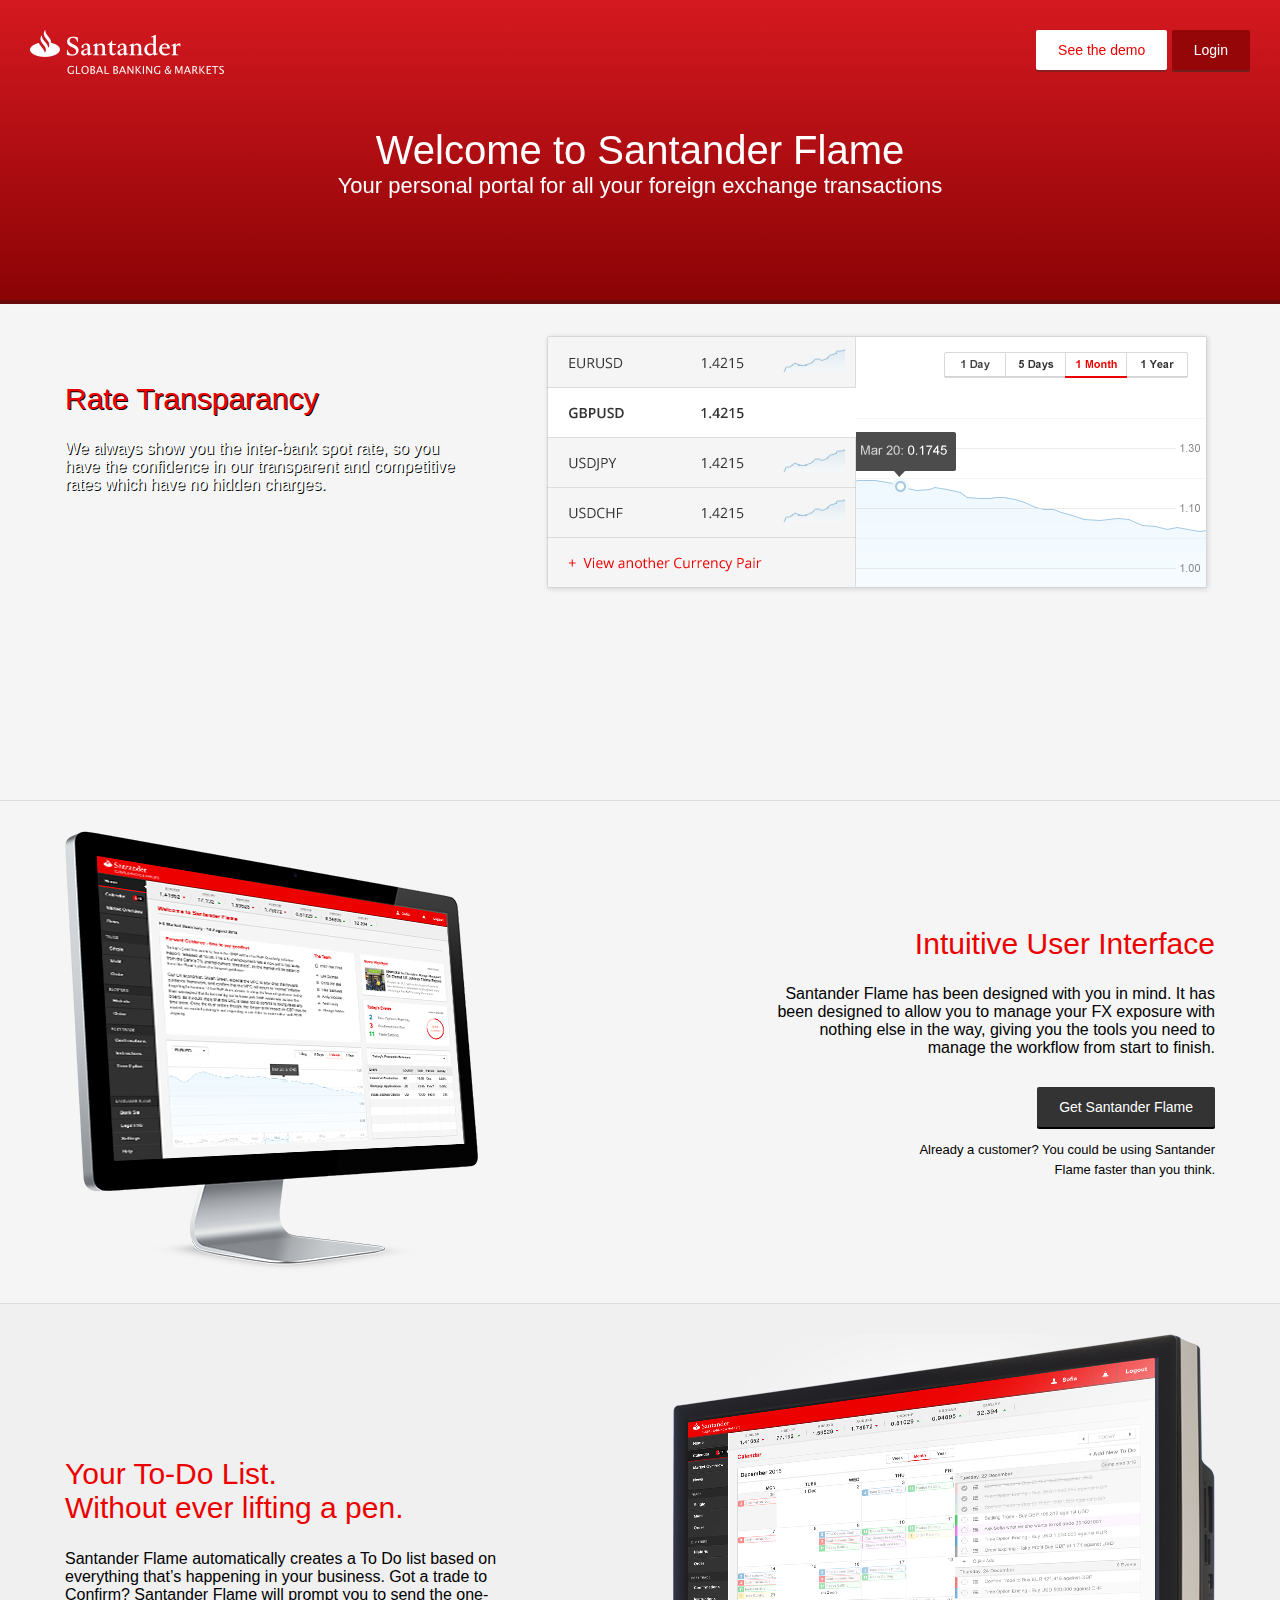
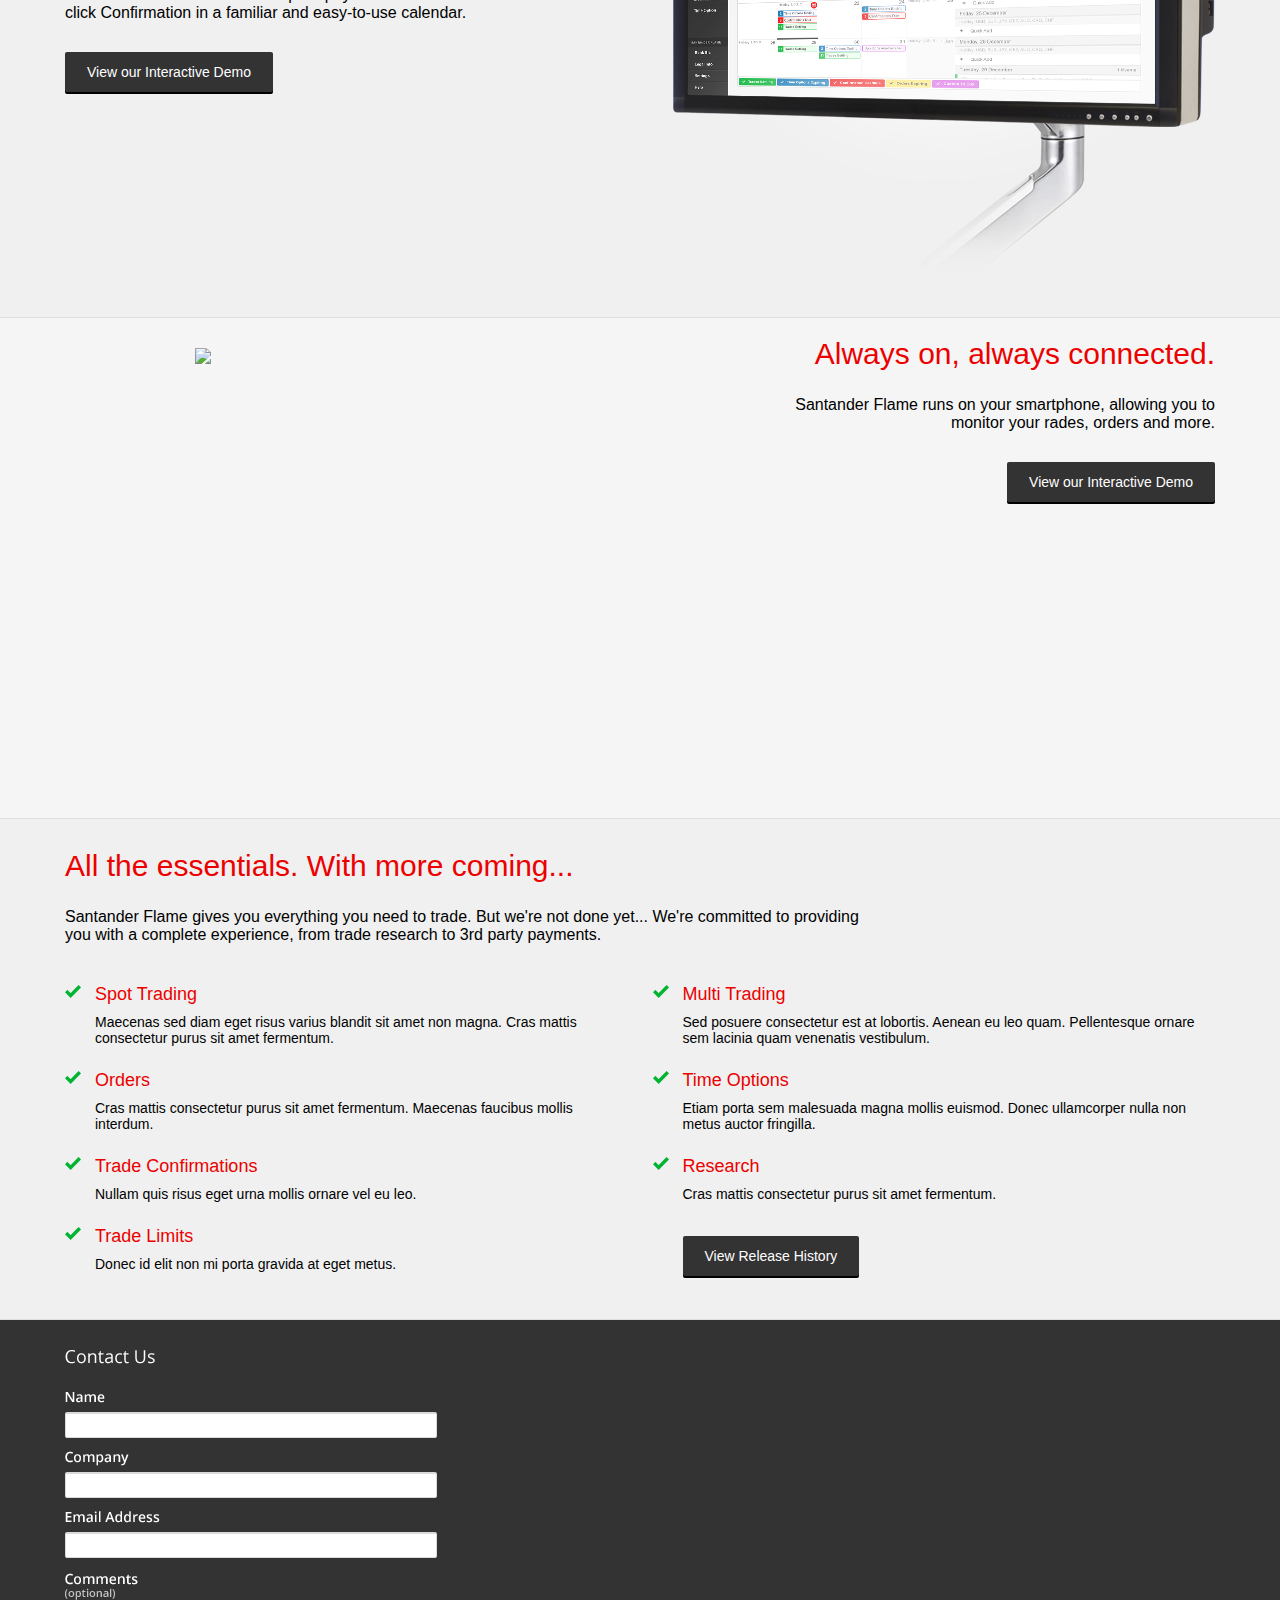
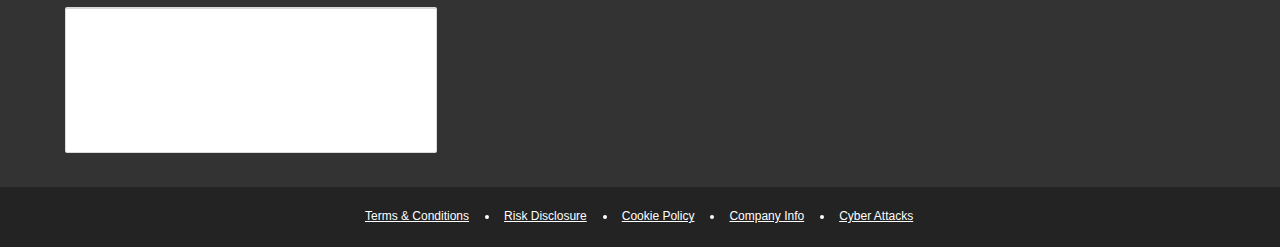
==== commit a5c53133: "Moving footer div out of container" ====
--- a/index.html
+++ b/index.html
@@ -110,16 +110,16 @@
 		<footer>
 			<div class="container clearfix">
 				<img class="contactform" src="img/form.png" />
-				<div class="login-footer">
-			        <ul>
-			            <li><span class="item">Terms &amp; Conditions</span></li>
-			            <li><span class="item">Risk Disclosure</span></li>
-			            <li><span class="item">Cookie Policy</span></li>
-			            <li><span class="item">Company Info</span></li>
-			            <li><span class="item last">Cyber Attacks</span></li>
-			        </ul>
-	    		</div>
 	    	</div>
+			<div class="login-footer">
+		        <ul>
+		            <li><span class="item">Terms &amp; Conditions</span></li>
+		            <li><span class="item">Risk Disclosure</span></li>
+		            <li><span class="item">Cookie Policy</span></li>
+		            <li><span class="item">Company Info</span></li>
+		            <li><span class="item last">Cyber Attacks</span></li>
+		        </ul>
+    		</div>
 		</footer>
 	</div>
 	<script type='text/javascript'>
